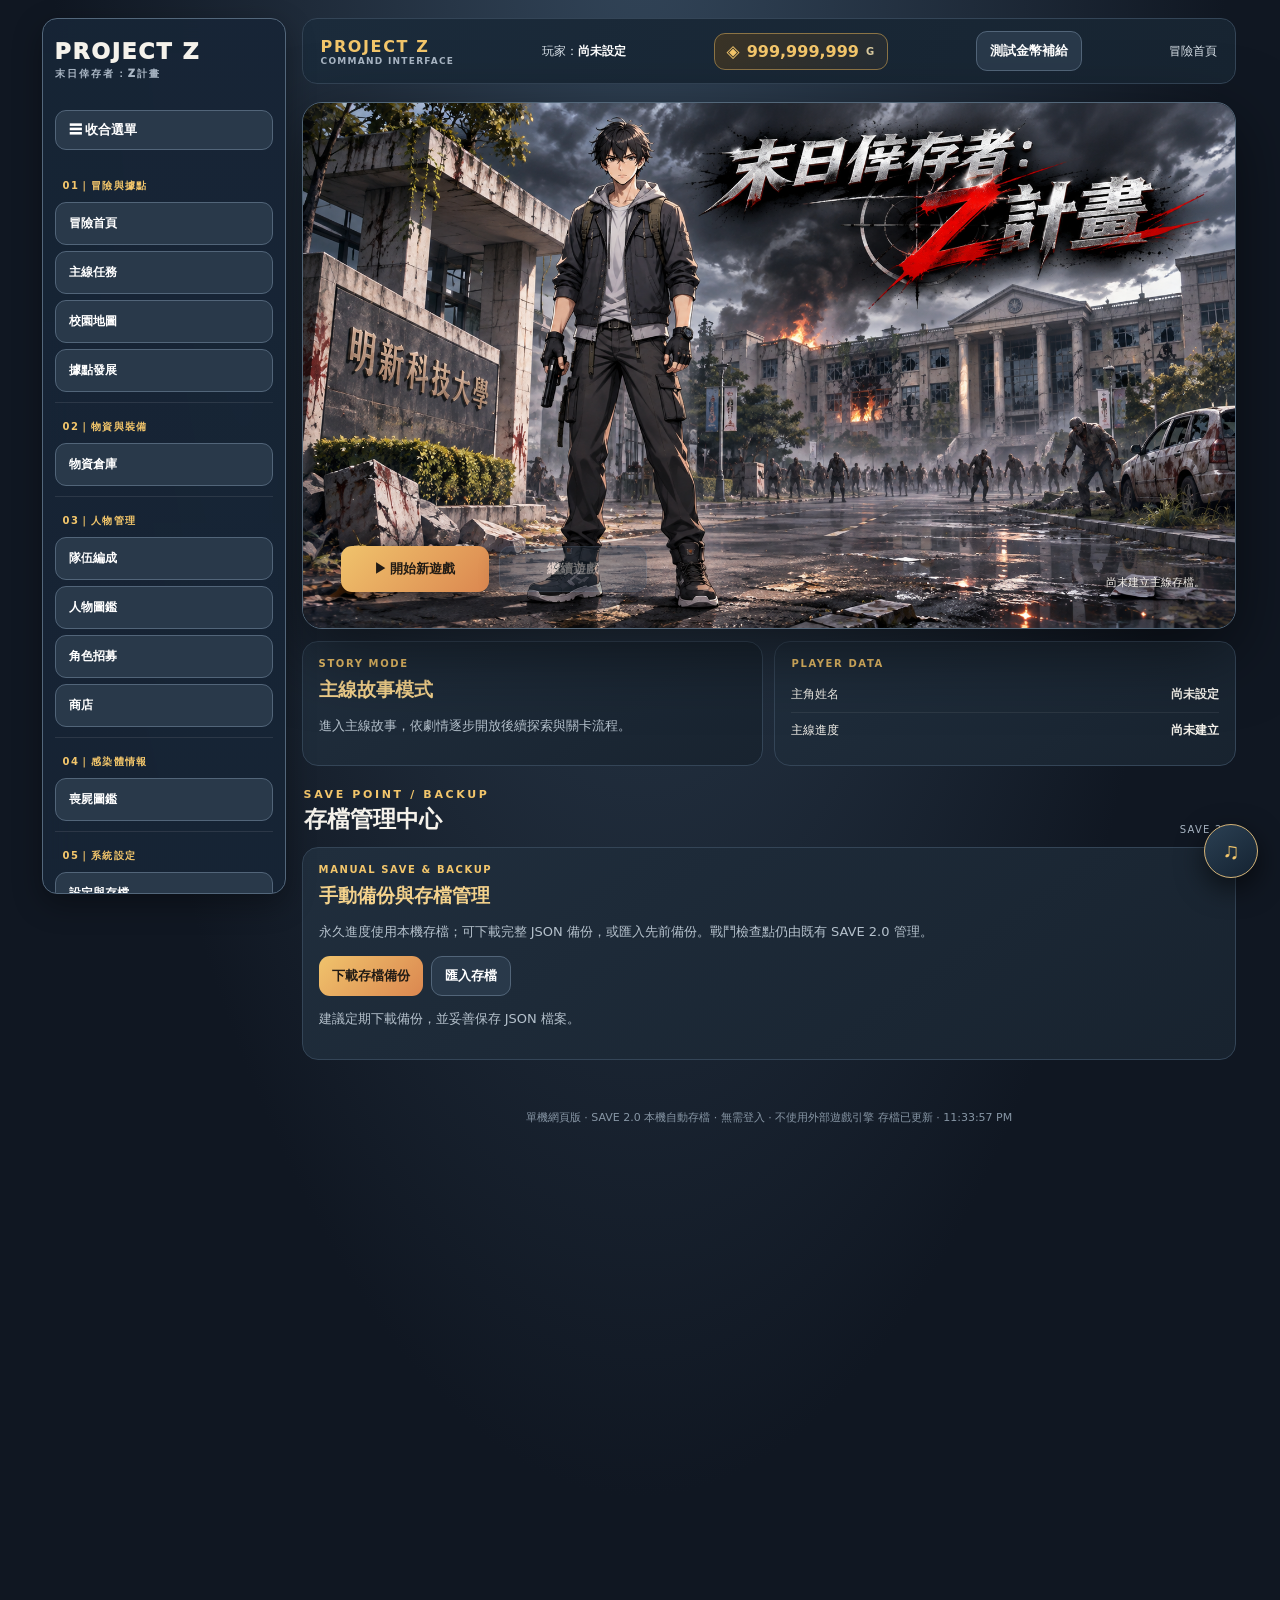
==== test/index.html @ e9e71915 "Fix compact spacing selectors for skill panels in test build" ====
<!doctype html>
<html lang="zh-Hant"><head><meta charset="utf-8"><meta name="viewport" content="width=device-width,initial-scale=1,maximum-scale=1,user-scalable=no"><meta name="theme-color" content="#101722"><title>末日倖存者：Z計畫｜完整遊戲測試版</title>
<style>
:root{--text:#f5f2eb}
.top{position:sticky;top:0;z-index:100;padding:12px 14px;margin:0 -2px 16px;background:linear-gradient(180deg,#172536f5,#172536e8);border:1px solid #53677b;border-radius:15px;backdrop-filter:blur(14px);box-shadow:0 10px 30px #0005}
.logo{color:#f5f2eb;text-decoration:none;white-space:nowrap}.nav{justify-content:flex-end}.nav .btn{font-size:12px;padding:9px 12px;white-space:nowrap}
.homeHero{min-height:560px;grid-template-columns:minmax(0,1fr) minmax(360px,.92fr);background:linear-gradient(115deg,#1d2c3b,#14202c 64%,#27343c)}
.homeHero .heroText{padding:clamp(22px,3.5vw,48px)}.heroKicker{font-size:10px;letter-spacing:.2em;color:#a8bacb;margin-top:12px}.homeHero h1{font-size:clamp(38px,5.2vw,66px);letter-spacing:.04em}.homeHero h1 span{color:var(--gold)}.heroLead{max-width:560px}.playerCard{margin:12px 0 0;text-align:left}.panelEyebrow{font-size:10px;font-weight:900;letter-spacing:.16em;color:var(--gold);margin-bottom:8px}.playerCard p{margin:7px 0;color:#b9c6d2}.nameRow{display:flex;gap:8px;flex-wrap:wrap;margin-top:8px}.nameRow input{flex:1;min-width:160px;padding:11px 12px;border:1px solid var(--line);border-radius:10px;background:#111d29;color:#fff}.heroActions{display:flex;gap:9px;flex-wrap:wrap;margin-top:15px}.heroActions .btn{padding:12px 16px}.secondaryAction{background:#31465a;border-color:#71869a}.heroFootnote{font-size:10px!important;color:#92a4b5!important;margin:8px 0 0!important}
.campusArt{min-height:560px;background:linear-gradient(180deg,#53636a 0%,#394d54 47%,#253641 100%);isolation:isolate}.campusArt:before{background:linear-gradient(180deg,#a9b4b31a,#15232b66),repeating-linear-gradient(90deg,transparent 0 62px,#ffffff0a 63px 65px),repeating-linear-gradient(0deg,transparent 0 62px,#ffffff0a 63px 65px)}
.sceneLabel{position:absolute;z-index:5;top:22px;left:22px;right:22px;display:flex;justify-content:space-between;gap:10px;color:#f3eee3;font-size:10px;letter-spacing:.12em;text-shadow:0 2px 8px #000}.sceneLabel b{color:#f3c66b}.campusBuilding{position:absolute;z-index:1;background:linear-gradient(90deg,#263945,#647078 48%,#344650);border:2px solid #8b9b9c66;box-shadow:0 16px 35px #0005;display:grid;gap:8px;padding:15px 12px;grid-template-columns:repeat(4,1fr)}.campusBuilding i{background:linear-gradient(145deg,#a9b8b455,#263d4a);border:1px solid #c3d0ce55;min-height:28px}.buildingBack{top:115px;left:7%;width:84%;height:190px;transform:perspective(600px) rotateX(-3deg);opacity:.88}.buildingFront{top:265px;left:16%;width:70%;height:175px;grid-template-columns:repeat(4,1fr);background:linear-gradient(90deg,#243743,#778087 48%,#2c3e48)}.campusGround{position:absolute;z-index:2;bottom:0;left:0;right:0;height:32%;background:linear-gradient(180deg,#34464b,#172a34)}.campusRoad{position:absolute;z-index:3;bottom:-8%;left:34%;width:34%;height:47%;background:linear-gradient(90deg,#36434a,#667176 48%,#36434a);clip-path:polygon(38% 0,62% 0,100% 100%,0 100%);opacity:.8}.sceneZombie{z-index:4;top:46%;left:18%;transform:scale(.68)}.zombieTwo{left:78%;top:40%;transform:scale(.78)}.survivor{position:absolute;z-index:6;bottom:8%;left:49%;width:112px;height:220px;transform:translateX(-50%);filter:drop-shadow(0 12px 14px #0009)}.survivorHead{position:absolute;top:0;left:34px;width:46px;height:52px;border-radius:48% 48% 42% 42%;background:linear-gradient(90deg,#b98768,#e0b18d 55%,#926b59);border:4px solid #273642}.survivorBody{position:absolute;top:47px;left:17px;width:80px;height:112px;border-radius:25px 25px 12px 12px;background:linear-gradient(90deg,#172b3c,#526476 48%,#203345);border:2px solid #718394}.survivorPack{position:absolute;top:61px;left:0;width:27px;height:83px;border-radius:10px;background:linear-gradient(90deg,#19252b,#59645d);border:2px solid #83908a}.survivorLeg{position:absolute;top:150px;width:29px;height:68px;background:linear-gradient(90deg,#18232e,#65717b 55%,#202d38);border-radius:8px}.legOne{left:22px;transform:rotate(3deg)}.legTwo{right:19px;transform:rotate(-3deg)}.sceneVignette{position:absolute;z-index:7;inset:0;pointer-events:none;background:linear-gradient(90deg,#07121b55,transparent 28%,transparent 75%,#07121b55),linear-gradient(0deg,#07121b66,transparent 38%)}.sceneCaption{position:absolute;z-index:8;bottom:18px;left:20px;display:flex;flex-direction:column;gap:5px;text-shadow:0 2px 8px #000}.sceneCaption b{font-size:11px;letter-spacing:.22em;color:#f3c66b}.sceneCaption span{font-size:11px;color:#e2e8eb}
.homeSectionHead{display:flex;justify-content:space-between;align-items:end;margin:22px 2px 12px}.homeSectionHead h2{margin:3px 0 0;font-size:23px}.homeSectionHead>small{color:var(--muted);font-size:10px;letter-spacing:.12em}.homeTiles{display:grid;grid-template-columns:repeat(4,minmax(0,1fr));gap:11px}.homeTile{min-width:0;text-align:left;display:flex;flex-direction:column;align-items:flex-start;gap:7px;padding:17px;border:1px solid #40566a;border-radius:15px;background:linear-gradient(145deg,#223548,#172431);color:#f5f2eb;cursor:pointer;transition:transform .18s,border-color .18s,background .18s}.homeTile:hover{transform:translateY(-2px);border-color:var(--gold);background:linear-gradient(145deg,#2b4358,#1b2a39)}.tileIcon{font-size:25px;color:var(--gold)}.homeTile b{font-size:14px}.homeTile small{font-size:11px;line-height:1.55;color:#aebdca;min-height:34px}.tileLink{font-size:10px;color:var(--gold);margin-top:4px}.homeInfoGrid{display:grid;grid-template-columns:1.2fr .8fr;gap:11px;margin-top:12px}.situationCard h3,.saveManager h3{margin:4px 0 8px;color:#f3d28c}.situationCard p,.saveManager p{font-size:12px;line-height:1.7;color:#b9c6d2}.infoTags{display:flex;gap:6px;flex-wrap:wrap}.infoTags span{font-size:10px;padding:5px 8px;border-radius:8px;background:#ffffff0d;color:#c6d4df}.statusLine{display:flex;justify-content:space-between;gap:8px;padding:9px 0;border-bottom:1px solid #ffffff12;font-size:12px}.statusLine:last-child{border:0}.statusReady{color:#83d7a0}.statusPending{color:#f3c66b}.saveHeading{scroll-margin-top:95px}.saveManager{margin-bottom:18px}.saveActions{display:flex;gap:8px;flex-wrap:wrap}
@media(max-width:900px){.homeHero{grid-template-columns:1fr}.campusArt{grid-row:1;min-height:350px}.homeTiles{grid-template-columns:repeat(2,minmax(0,1fr))}.homeInfoGrid{grid-template-columns:1fr}}
@media(max-width:760px){.top{top:0;margin:0 0 12px;padding:10px;gap:9px}.nav{width:100%;flex-wrap:nowrap;overflow-x:auto;justify-content:flex-start;padding-bottom:3px}.nav .btn{flex:0 0 auto;font-size:11px;padding:9px 10px}.homeHero{grid-template-columns:1fr}.campusArt{min-height:300px;grid-row:1}.homeHero .heroText{padding:21px}.homeTiles{grid-template-columns:1fr 1fr}.homeTile{padding:13px}.homeSectionHead h2{font-size:20px}}
@media(max-width:430px){.homeTiles{grid-template-columns:1fr}.heroActions .btn{width:100%}.sceneLabel{left:13px;right:13px;top:13px}}
:root{--bg:#101722;--panel:#1b2734;--line:#344557;--gold:#f3c66b;--red:#ef6872;--green:#83d7a0;--muted:#aab7c5}*{box-sizing:border-box}body{margin:0;background:radial-gradient(ellipse at 50% -10%,#33465a,#101722 65%);color:#f5f2eb;font-family:system-ui,"Noto Sans TC",sans-serif}.app{width:min(94vw,1600px);max-width:1600px;margin:0 auto;padding:clamp(10px,1.5vw,22px)}.top{display:flex;justify-content:space-between;align-items:center;gap:12px;margin-bottom:14px}.logo{font-weight:1000;letter-spacing:.08em;font-size:20px}.logo small{display:block;font-size:10px;color:#aab7c5;letter-spacing:.22em}.nav{display:flex;gap:7px;flex-wrap:wrap}.btn{border:1px solid #526579;border-radius:11px;background:#29394a;color:#fff;padding:10px 13px;font-weight:750;cursor:pointer}.btn.primary{background:linear-gradient(135deg,#f0c36c,#db8750);color:#211b15;border:0}.btn:disabled{opacity:.35}.btn.active{border-color:var(--gold);color:var(--gold)}.screen{display:none}.screen.active{display:block}.hero{border:1px solid #526579;border-radius:22px;overflow:hidden;min-height:520px;display:grid;grid-template-columns:1.1fr .9fr;background:linear-gradient(120deg,#202f3d,#17222e 60%,#3b3330);box-shadow:0 20px 70px #0006}.heroText{padding:clamp(24px,5vw,58px);display:flex;flex-direction:column;justify-content:center}.eyebrow{color:var(--gold);font-size:11px;letter-spacing:.24em;font-weight:900}.hero h1{font-size:clamp(38px,6vw,70px);line-height:1.05;margin:14px 0}.hero p{color:#c1cbd5;line-height:1.8;max-width:480px}.heroArt{position:relative;min-height:400px;background:radial-gradient(ellipse at 55% 48%,#69796a,#3c504e 35%,#222d36 70%);overflow:hidden}.heroArt:before{content:"";position:absolute;inset:0;background:repeating-linear-gradient(90deg,transparent 0 68px,#ffffff08 69px 71px),repeating-linear-gradient(0deg,transparent 0 68px,#ffffff08 69px 71px)}.sil{position:absolute;bottom:55px;width:82px;height:190px;border-radius:42px 42px 22px 22px;background:linear-gradient(90deg,#263340,#b8a18d 45%,#354454);box-shadow:0 15px 30px #0008}.sil:before{content:"";position:absolute;width:70px;height:70px;border-radius:50%;background:#e7c4a4;top:-48px;left:6px;border:7px solid #35414b}.sil:after{content:"";position:absolute;width:120px;height:15px;background:#202b35;top:62px;left:28px;transform:rotate(-18deg);border-radius:8px}.s1{left:18%;transform:scale(.85)}.s2{left:42%;z-index:2}.s3{left:67%;transform:scale(.92)}.zombie{position:absolute;width:42px;height:66px;border-radius:45% 45% 30% 30%;background:#758c75;box-shadow:inset 0 12px #a6b79a,0 10px 20px #0008;top:90px;left:15%}.zombie:after{content:"";position:absolute;width:6px;height:6px;background:#a62e3a;top:22px;left:12px;box-shadow:13px 0 #a62e3a}.z2{left:58%;top:45px;transform:scale(1.3)}.z3{left:80%;top:155px;transform:scale(.8)}.stats{display:flex;gap:9px;flex-wrap:wrap;margin:18px 0}.stat{background:#ffffff0d;border:1px solid #ffffff18;padding:9px 13px;border-radius:12px;color:#b9c5d0;font-size:12px}.stat b{color:var(--gold);font-size:17px;display:block}.sectionTitle{display:flex;justify-content:space-between;align-items:end;margin:8px 0 14px}.sectionTitle h2{margin:0;font-size:25px}.sectionTitle small{color:var(--muted)}.cards{display:grid;grid-template-columns:repeat(3,1fr);gap:12px}.card{background:linear-gradient(145deg,#202e3d,#18232f);border:1px solid var(--line);border-radius:16px;padding:16px}.card h3{margin:0 0 6px;color:#f4d28c}.card p{color:#b5c1cc;font-size:13px;line-height:1.6}.battleGrid{display:grid;grid-template-columns:minmax(0,1fr) minmax(270px,28%);gap:clamp(10px,1.2vw,18px);align-items:start}.arena{position:relative;width:100%;aspect-ratio:16/9;height:auto;min-height:0;max-height:calc(100vh - 180px);border:2px solid #536779;border-radius:18px;overflow:hidden;background:#555d59}.arena canvas{width:100%;height:100%;display:block;touch-action:manipulation;cursor:crosshair}.skill:disabled{filter:saturate(.35);cursor:not-allowed}.unit.down .portrait{filter:grayscale(1);border-color:var(--red)}.unit.down .bar i{background:var(--red)}.hud{display:flex;gap:7px;flex-wrap:wrap;margin-bottom:10px;align-items:center}.hud span{white-space:nowrap}.hud span{background:#1b2937;border:1px solid var(--line);border-radius:9px;padding:7px 10px;font-size:12px}.side{display:flex;flex-direction:column;gap:10px;min-width:0}.panel{min-width:0}.panel{background:#1b2734;border:1px solid var(--line);border-radius:15px;padding:13px}.panel h3{margin:0 0 10px;color:var(--gold);font-size:14px}.unit{display:flex;align-items:center;gap:9px;margin:10px 0}.portrait{width:40px;height:44px;border-radius:11px;border:2px solid #d8bd8a;background:linear-gradient(145deg,#f0d0b0,#936f7b);display:grid;place-items:center;color:#302631;font-weight:900}.unitInfo{flex:1;font-size:12px}.unitInfo small{display:block;color:var(--muted);font-size:10px}.bar{height:5px;background:#43505d;border-radius:9px;margin-top:5px;overflow:hidden}.bar i{display:block;height:100%;background:var(--green)}.skills{display:grid;grid-template-columns:1fr 1fr;gap:7px}.skill{font-size:12px;padding:10px 4px}.skill small{display:block;color:#c8bda8;font-size:10px;margin-top:3px}.log{font-size:11px;color:#c1ccd6;line-height:1.55;max-height:120px;overflow:auto}.overlay{position:absolute;inset:0;display:flex;align-items:center;justify-content:center;background:#08111dcc;padding:18px;text-align:center}.overlay[hidden]{display:none}.dialog{max-width:370px;background:#1b2937;border:1px solid #607184;border-radius:18px;padding:24px;box-shadow:0 20px 60px #0009}.dialog h2{font-size:30px;margin:0 0 8px}.dialog p{color:#c0cbd5;line-height:1.65}.footer{color:#8796a5;text-align:center;font-size:11px;margin:14px}.mission{display:flex;gap:12px;align-items:center}.mission .badge{font-size:30px}.mission .btn{margin-left:auto}.notice{color:#9fb0bf;font-size:12px;line-height:1.6}@media(max-width:1050px){.app{width:96vw}.battleGrid{grid-template-columns:minmax(0,1fr) 250px}.arena{height:clamp(400px,calc(100vh - 220px),650px)}}@media(max-width:760px){.app{width:100%;padding:9px}.hero{grid-template-columns:1fr}.heroArt{min-height:260px;grid-row:1}.heroText{padding:24px}.battleGrid{grid-template-columns:1fr}.arena{min-height:0;height:58vh;max-height:620px}.side{display:grid;grid-template-columns:1fr 1fr}.side .roster{grid-column:1/-1}.cards{grid-template-columns:1fr}.top{align-items:flex-start;flex-direction:column}.mission{align-items:flex-start}.mission .btn{margin-left:0}}

.archivePortraitWrap{width:100%;height:250px;margin:0 0 12px;border:1px solid #53677b;border-radius:12px;background:radial-gradient(ellipse at center,#344657 0%,#172330 75%);display:flex;align-items:center;justify-content:center;overflow:hidden}.archivePortrait{display:block;width:100%;height:100%;object-fit:contain;object-position:center bottom}.archiveMainSlot{min-height:0}.archivePortraitDetail{height:min(560px,70vh);max-width:520px;margin:10px auto 16px}.archivePortraitDetail .archivePortrait{object-fit:contain}
.archiveProfileTabs{display:flex;gap:8px;flex-wrap:wrap;margin:12px 0}.archiveProfileTabs .btn{flex:1;min-width:110px}.archiveProfilePane{min-width:0}.archiveSkillPanel{margin:0;padding:18px;border:1px solid #65788b;border-radius:15px;background:linear-gradient(145deg,#1b2a38,#121e29)}
.skillDialog{position:fixed;inset:0;z-index:1600;display:flex;align-items:center;justify-content:center;padding:clamp(10px,3vw,30px);background:#050b12d9;backdrop-filter:blur(9px);animation:skillDialogFade .18s ease-out}
.skillDialog[hidden]{display:none}
.skillDialogWindow{width:min(900px,96vw);max-height:min(90vh,900px);display:flex;flex-direction:column;overflow:hidden;border:1px solid #71869a;border-radius:20px;background:linear-gradient(145deg,#223346,#111d29);box-shadow:0 28px 90px #000c;animation:skillDialogRise .22s ease-out}
.skillDialogHeader,.skillDialogFooter{display:flex;align-items:center;justify-content:space-between;gap:12px;padding:14px 18px;background:#101b27;border-bottom:1px solid #ffffff18}
.skillDialogHeader strong{color:#f3d18a;font-size:18px}.skillDialogHeader small{display:block;color:#aab7c5;font-size:10px;letter-spacing:.12em;margin-top:3px}
.skillDialogClose{width:38px;height:38px;border:1px solid #607488;border-radius:10px;background:#26394b;color:#fff;font-size:24px;cursor:pointer}
.skillDialogBody{padding:clamp(12px,2.5vw,24px);overflow:auto;overscroll-behavior:contain}
.skillDialogFooter{justify-content:flex-end;border-top:1px solid #ffffff18;border-bottom:0}
.skillDialogBody .archiveSkillPanel{margin:0}
@keyframes skillDialogFade{from{opacity:0}to{opacity:1}}
@keyframes skillDialogRise{from{opacity:.7;transform:translateY(14px) scale(.985)}to{opacity:1;transform:translateY(0) scale(1)}}
@media(max-width:600px){.skillDialog{padding:8px;align-items:flex-end}.skillDialogWindow{width:100%;max-height:94vh;border-radius:18px 18px 12px 12px}.skillDialogHeader,.skillDialogFooter{padding:11px 13px}.skillProgress{grid-template-columns:repeat(2,minmax(0,1fr))}.skillDialogBody{padding:12px}}
.archiveSkillPanel h4{margin:0 0 8px;color:#f3d18a;font-size:17px}
.archiveSkillPanel p{margin:6px 0}
.skillProgress{display:grid;grid-template-columns:repeat(5,minmax(0,1fr));gap:8px;margin:14px 0}
.skillTier{padding:10px 7px;border:1px solid #526579;border-radius:10px;background:#111d28;text-align:center;font-size:11px}
.skillTier.active{border-color:#e7bd70;background:#3a3020}
.skillTier strong{display:block;color:#f1d18e;font-size:13px;margin-bottom:4px}
.skillUpgradeAction{display:flex;align-items:center;justify-content:space-between;gap:12px;flex-wrap:wrap;margin-top:12px}
.skillUpgradeAction .btn{min-width:170px}
@media(max-width:560px){.skillProgress{grid-template-columns:repeat(2,minmax(0,1fr))}}
.archiveGrid{display:grid;grid-template-columns:repeat(3,minmax(0,1fr));gap:12px}.zombieArchiveSummary{display:flex;justify-content:space-between;align-items:center;gap:18px;margin-bottom:14px}.zombieArchiveSummary h3{color:var(--gold);margin:0 0 6px}.zombieArchiveSummary p{color:var(--muted);font-size:12px;line-height:1.6;margin:0}.zombieArchiveStats{display:grid;grid-template-columns:repeat(4,minmax(64px,1fr));gap:8px}.zombieArchiveStats span{display:grid;gap:3px;padding:10px 12px;border:1px solid var(--line);border-radius:10px;background:#101c28;text-align:center}.zombieArchiveStats b{color:var(--gold);font-size:19px}.zombieArchiveStats small{color:var(--muted);font-size:10px}.zombieArchiveGrid{display:grid;grid-template-columns:repeat(3,minmax(0,1fr));gap:12px}.zombieArchiveCard{display:grid;grid-template-columns:118px minmax(0,1fr);gap:12px;align-items:center;min-height:166px;padding:12px;border:1px solid var(--line);border-radius:15px;background:linear-gradient(145deg,#202e3d,#18232f)}.zombieArchiveArt{height:142px;display:flex;align-items:center;justify-content:center;border-radius:10px;background:radial-gradient(ellipse at center,#43505a,#1b2734 72%);overflow:hidden}.zombieArchiveArt img{width:100%;height:100%;object-fit:contain;filter:drop-shadow(0 7px 9px #0008)}.zombieArchiveCard.locked .zombieArchiveArt img{filter:brightness(0)}.zombieArchiveInfo h3{margin:0 0 5px;color:#f3d28f;font-size:15px}.zombieArchiveInfo p{margin:5px 0;color:#b5c1cc;font-size:11px;line-height:1.55}.zombieArchiveInfo .archiveTag{margin:2px 0}.zombieArchiveReward{color:var(--gold);font-weight:850;font-size:12px}.zombieClaimBtn{margin-top:6px;padding:8px 12px;min-height:34px;font-size:12px;line-height:1.2;white-space:nowrap}.zombieArchiveCard.locked .zombieArchiveReward{color:#9aa8b5}@media(max-width:1050px){.zombieArchiveGrid{grid-template-columns:repeat(2,minmax(0,1fr))}.zombieArchiveSummary{align-items:flex-start;flex-direction:column}}@media(max-width:650px){.zombieArchiveGrid{grid-template-columns:1fr}.zombieArchiveCard{grid-template-columns:104px minmax(0,1fr)}.zombieArchiveStats{width:100%;grid-template-columns:repeat(4,minmax(0,1fr))}.zombieArchiveStats span{padding:8px 4px}}.archiveSlot{background:linear-gradient(145deg,#202e3d,#18232f);border:1px solid var(--line);border-radius:16px;padding:15px;min-height:160px}.archiveSlot h3{margin:0 0 8px;color:#f4d28c}.archiveSlot p{font-size:12px;color:#b5c1cc;line-height:1.6}.archiveIcon{width:58px;height:66px;border:1px solid #627488;border-radius:13px;background:linear-gradient(145deg,#344657,#1a2632);display:grid;place-items:center;font-size:26px;margin-bottom:10px}.archiveTools{display:grid;grid-template-columns:minmax(0,1fr) minmax(0,2fr);gap:12px;align-items:start}.archiveChoice{border:1px solid var(--line);border-radius:14px;padding:14px;background:#172330}.archiveChoice h3{color:var(--gold);margin:0 0 8px}.archiveChoice p{font-size:13px;line-height:1.65;color:#c1cbd5}.archiveChoice .btn{margin-top:8px}.archiveMeta{font-size:11px;color:var(--muted)}.archiveSlot.selected{border-color:var(--gold);box-shadow:0 0 0 1px #f3c66b44}.archiveTag{display:inline-block;padding:4px 8px;border-radius:8px;background:#ffffff12;color:#d8cba9;font-size:10px;margin:2px}@media(max-width:760px){.archiveGrid{grid-template-columns:repeat(2,minmax(0,1fr))}.archiveTools{grid-template-columns:1fr}}

.storyIntro{display:grid;grid-template-columns:1.2fr .8fr;gap:12px;margin-bottom:14px}.storyPanel{background:linear-gradient(145deg,#202e3d,#18232f);border:1px solid var(--line);border-radius:16px;padding:16px}.storyPanel h3{margin:0 0 8px;color:#f4d28c}.storyPanel p{color:#b5c1cc;font-size:13px;line-height:1.7}.storyMap{display:grid;grid-template-columns:repeat(4,minmax(0,1fr));gap:9px}.storyArea{border:1px solid var(--line);border-radius:13px;padding:12px;background:#172330;min-height:105px}.storyArea b{display:block;color:#f4d28c;margin:5px 0}.storyArea small{color:var(--muted);line-height:1.5}.storyArea .areaState{font-size:10px;color:#9fc6df}.storyMissions{display:grid;grid-template-columns:repeat(2,minmax(0,1fr));gap:9px}.storyArea.selected{border-color:var(--gold);box-shadow:0 0 0 1px #f3c66b44}.storyMission.areaMatch{border-color:var(--gold);box-shadow:0 0 0 1px #f3c66b33}.storyMission button:disabled{opacity:.45;cursor:not-allowed}.storyMission{background:#172330;border:1px solid var(--line);border-radius:12px;padding:12px}.storyMission b{color:#f4d28c}.storyMission p{font-size:12px;color:#b5c1cc;line-height:1.6;margin:6px 0}.storyMission small{color:#9eacba}.storyMissionActions{display:flex;align-items:center;justify-content:space-between;gap:8px;flex-wrap:wrap;margin-top:10px}.missionMeta{display:block;color:#9fc6df;font-size:10px;margin:5px 0}.missionGroupHead{grid-column:1/-1;display:flex;align-items:center;justify-content:space-between;margin:8px 0 0;padding:9px 12px;border-left:3px solid var(--gold);background:#ffffff08;color:#f4d28c}.missionGroupHead small{color:var(--muted);font-size:10px}.missionSubGrid{grid-column:1/-1;display:grid;grid-template-columns:repeat(3,minmax(0,1fr));gap:10px}.missionSubGrid .card{min-width:0}.storyNote{border-left:3px solid var(--gold);padding:9px 12px;background:#ffffff08;color:#c4ced7;font-size:12px;line-height:1.7}.storyProgressBar{margin:0 0 12px;padding:12px 14px;border:1px solid var(--line);border-radius:12px;background:#172330}.storyProgressBar>div:first-child{display:flex;justify-content:space-between;gap:10px;color:#dce5ed;font-size:12px;margin-bottom:8px}.storyProgressBar span{color:var(--gold)}.storyProgressTrack{height:6px;border-radius:99px;background:#344557;overflow:hidden}.storyProgressTrack i{display:block;width:0;height:100%;background:linear-gradient(90deg,#d89b45,#f3d18a);border-radius:99px;transition:width .25s}.storyMission{display:flex;flex-direction:column;gap:8px;min-height:150px;padding:14px}.storyMissionHead{display:flex;align-items:center;justify-content:space-between;gap:8px}.storyMissionTitle{font-weight:800;color:#f4d28c}.storyMissionState{font-size:10px;color:#9fc6df;border:1px solid #52677b;border-radius:99px;padding:3px 8px;white-space:nowrap}.storyMissionState.done{color:#9de0b2;border-color:#47765b}.storyMissionSummary{font-size:12px;color:#c3ced8;line-height:1.5;margin:0}.storyMissionMeta{display:flex;justify-content:space-between;gap:8px;flex-wrap:wrap;color:#9eacba;font-size:10px}.storyMissionActions{display:flex;justify-content:space-between;align-items:center;gap:8px;margin-top:auto;padding-top:8px;border-top:1px solid #ffffff12}.storyMissionActions .btn{padding:8px 12px;font-size:12px}.missionDetailDialog{position:fixed;inset:0;z-index:10020;display:grid;place-items:center;padding:18px;background:#050a10d9;backdrop-filter:blur(8px)}.missionDetailDialog[hidden]{display:none}.missionDetailWindow{width:min(680px,96vw);max-height:min(82vh,760px);overflow:auto;border:1px solid #596e82;border-radius:18px;background:linear-gradient(145deg,#202e3d,#111b27);box-shadow:0 24px 90px #000b;padding:clamp(18px,3vw,28px)}.missionDetailTop{display:flex;align-items:flex-start;justify-content:space-between;gap:12px}.missionDetailTop small{color:var(--gold);font-size:10px;letter-spacing:.12em}.missionDetailTop h2{margin:6px 0 14px;font-size:clamp(21px,3vw,28px)}.missionDetailClose{border:1px solid #63778b;background:#ffffff10;color:#fff;border-radius:9px;width:34px;height:34px;font-size:20px;cursor:pointer}.missionDetailBody{color:#d0d9e1;font-size:13px;line-height:1.85;white-space:pre-line}.missionDetailFacts{display:grid;grid-template-columns:repeat(2,minmax(0,1fr));gap:8px;margin:16px 0}.missionDetailFact{border:1px solid #3b5064;border-radius:10px;padding:10px;background:#0c1620;color:#aebdca;font-size:11px}.missionDetailFact b{display:block;color:#f3c66b;margin-bottom:3px}.missionDetailActions{display:flex;justify-content:flex-end;gap:8px;flex-wrap:wrap;margin-top:18px}@media(max-width:760px){.storyMissionActions{align-items:center}.storyMissionActions .btn{width:auto;flex:1}.missionDetailFacts{grid-template-columns:1fr}.storyMission{min-height:0}}@media(max-width:900px){.missionSubGrid{grid-template-columns:repeat(2,minmax(0,1fr))}}@media(max-width:760px){.storyIntro{grid-template-columns:1fr}.storyMap{grid-template-columns:repeat(2,minmax(0,1fr))}.storyMissions{grid-template-columns:1fr}.missionSubGrid{grid-template-columns:1fr}.storyMissionActions{align-items:stretch}.storyMissionActions .btn{width:100%}}

.storyCutscene{position:fixed;inset:0;z-index:9999;background:radial-gradient(ellipse at 50% 35%,#26394b,#070d14 78%);display:flex;align-items:center;justify-content:center;padding:20px}.storyCutscene[hidden]{display:none}.storyCutsceneBox{width:min(760px,96vw);border:1px solid #718397;border-radius:20px;background:linear-gradient(145deg,#202f3e,#111b27);padding:clamp(22px,5vw,44px);box-shadow:0 25px 90px #000b}.storyCutsceneEyebrow{color:var(--gold);font-size:11px;letter-spacing:.2em;font-weight:900}.storyCutsceneBox h2{font-size:clamp(25px,4vw,38px);margin:12px 0}.storyCutsceneBox p{font-size:clamp(15px,2vw,18px);line-height:2;color:#d4dde5;min-height:100px;white-space:pre-line}.storyCutsceneFooter{display:flex;justify-content:space-between;align-items:center;gap:12px;flex-wrap:wrap;margin-top:22px}.storyCutsceneFooter small{color:#9eacba}
/* PROJECT Z UI 1.0 · Fixed desktop rail and mobile bottom navigation */
.app{display:grid;grid-template-columns:230px minmax(0,1fr);align-items:start;gap:16px}.top{grid-column:1;grid-row:1 / span 20;position:sticky;top:12px;height:calc(100vh - 24px);display:flex;flex-direction:column;align-items:stretch;justify-content:flex-start;padding:18px 12px}.logo{white-space:normal;margin-bottom:18px}.nav{display:flex;flex-direction:column;align-items:stretch;justify-content:flex-start;gap:8px}.nav .btn{text-align:left;padding:12px 13px}.screen{grid-column:2}.screen.active{min-width:0}.homeHero{grid-template-columns:minmax(0,1fr) minmax(300px,.92fr)}.homeTiles{grid-template-columns:repeat(2,minmax(0,1fr))}.homeInfoGrid{grid-template-columns:1.2fr .8fr}.missionSubGrid{grid-template-columns:repeat(2,minmax(0,1fr))}
@media(max-width:1050px){.app{grid-template-columns:190px minmax(0,1fr);gap:12px}.top{padding:14px 9px}.nav .btn{font-size:11px;padding:10px 9px}.homeHero{grid-template-columns:1fr}.campusArt{grid-row:1}.homeInfoGrid{grid-template-columns:1fr}}
@media(max-width:760px){.app{display:block;padding:9px 9px 92px}.top{position:fixed;left:9px;right:9px;bottom:8px;top:auto;z-index:1000;height:auto;display:block;padding:8px;margin:0;border-radius:14px;background:#172536f5;box-shadow:0 10px 30px #0009}.logo{display:none}.nav{display:flex;flex-direction:row;flex-wrap:nowrap;overflow-x:auto;justify-content:flex-start;gap:6px;padding:0 0 2px}.nav .btn{flex:0 0 auto;text-align:center;padding:10px 11px;font-size:11px}.screen{width:100%}.homeHero{grid-template-columns:1fr}.homeTiles{grid-template-columns:repeat(2,minmax(0,1fr))}.missionSubGrid{grid-template-columns:1fr}}
@media(max-width:430px){.homeTiles{grid-template-columns:1fr}.nav .btn{font-size:10px;padding:9px 10px}}
.top{display:grid;grid-template-columns:220px minmax(0,1fr);align-items:center;gap:16px}.nav{justify-content:flex-end;gap:7px}.storyArea{min-height:116px;color:inherit;text-align:left;cursor:pointer;width:100%;font:inherit}.storyArea:hover,.storyArea:focus-visible{border-color:var(--gold);background:#223548}#combatRosterCards{grid-template-columns:repeat(5,minmax(0,1fr));gap:8px}#combatRosterCards .card{text-align:center;padding:10px}#combatRosterCards .portrait{margin:0 auto 8px}.screen{animation:screenFade .22s ease both}@keyframes screenFade{from{opacity:.55;transform:translateY(4px)}to{opacity:1;transform:translateY(0)}}@media(max-width:1050px){.top{grid-template-columns:1fr}#combatRosterCards{grid-template-columns:repeat(3,minmax(0,1fr))}}@media(max-width:760px){.top{display:flex;flex-direction:column;align-items:stretch}.nav{width:100%;display:flex;flex-wrap:nowrap;overflow-x:auto;justify-content:flex-start}.nav .btn{flex:0 0 auto}#combatRosterCards{grid-template-columns:repeat(2,minmax(0,1fr))}.storyMissions{grid-template-columns:1fr}}@media(max-width:430px){.nav .btn{font-size:11px;padding:9px 10px}}

/* PROJECT Z UI FINAL 1.1 */
.app{width:96%;max-width:1800px;grid-template-columns:240px minmax(0,1fr);gap:18px;padding:18px}
.top{grid-column:1;grid-row:1 / span 30;display:flex;flex-direction:column;align-items:stretch;justify-content:flex-start;position:sticky;top:12px;height:calc(100vh - 24px);overflow:auto;padding:18px 12px}
.logo{white-space:normal;margin:0 0 16px}
.railToggle{display:block;margin:0 0 12px;text-align:left}
.nav{display:flex;flex-direction:column;align-items:stretch;justify-content:flex-start;gap:12px}
.navGroup{display:flex;flex-direction:column;gap:5px;padding:0 0 10px;border-bottom:1px solid #ffffff16}
.navGroupTitle{padding:5px 9px;color:var(--gold);font-size:10px;font-weight:900;letter-spacing:.12em}
.nav .btn{text-align:left;white-space:normal;padding:10px 11px;font-size:12px}
.nav .navPlanned{opacity:.48;cursor:not-allowed;border-style:dashed}.baseFeatureGrid{display:grid;grid-template-columns:repeat(3,minmax(0,1fr));gap:12px;margin-top:12px}.baseState{display:inline-block;color:#f3c66b;font-size:11px;border:1px solid #8b7041;border-radius:8px;padding:5px 8px}@media(max-width:900px){.baseFeatureGrid{grid-template-columns:repeat(2,minmax(0,1fr))}}@media(max-width:560px){.baseFeatureGrid{grid-template-columns:1fr}}
.globalStatus{grid-column:2;grid-row:1;min-height:64px;display:flex;align-items:center;justify-content:space-between;gap:14px;padding:12px 18px;margin-bottom:0;border:1px solid var(--line);border-radius:15px;background:linear-gradient(110deg,#1b2b3b,#172431);color:#dce4eb}
.globalStatus small{display:block;color:var(--muted);font-size:9px;letter-spacing:.14em}
.statusBrand{font-weight:900;color:var(--gold);letter-spacing:.1em}
.globalPlayer,.globalContext{font-size:12px}
.globalPlayer b{color:#fff}
.globalGold{display:flex;align-items:center;gap:7px;padding:8px 12px;border:1px solid #8c7445;border-radius:11px;background:linear-gradient(120deg,#3b3426,#252d35);color:var(--gold);font-weight:900;white-space:nowrap;font-variant-numeric:tabular-nums}
.globalGold .goldIcon{font-size:17px;line-height:1}.globalGold small{display:inline;color:#d8c99f;font-size:10px;letter-spacing:.08em}
.screen{grid-column:2;grid-row:2;min-width:0}
.footer{grid-column:2;grid-row:3}
.app.rail-collapsed{grid-template-columns:72px minmax(0,1fr)}
.rail-collapsed .top{padding:14px 7px}
.rail-collapsed .logo{font-size:0}
.rail-collapsed .logo small{font-size:0}
.rail-collapsed .railToggle{font-size:0;text-align:center;padding:10px 4px}
.rail-collapsed .railToggle:after{content:"☰";font-size:17px}
.rail-collapsed .navGroupTitle{font-size:0;padding:3px}
.rail-collapsed .nav .btn{font-size:0;text-align:center;padding:10px 3px}
.rail-collapsed .nav .btn:before{content:"•";font-size:18px}
@media(max-width:1050px){.app{grid-template-columns:205px minmax(0,1fr);gap:12px}.top{padding:14px 9px}.globalStatus{flex-wrap:wrap}}
@media(max-width:760px){.app{display:block;width:100%;padding:9px 9px 92px}.top{position:fixed;left:9px;right:9px;bottom:8px;top:auto;z-index:1000;height:auto;max-height:42vh;display:block;padding:8px;margin:0;overflow:auto}.logo{display:none}.railToggle{display:none}.nav{display:flex;flex-direction:row;flex-wrap:nowrap;overflow-x:auto;gap:6px}.navGroup{flex:0 0 auto;display:flex;flex-direction:row;align-items:center;border:0;padding:0;gap:5px}.navGroupTitle{display:none}.nav .btn{flex:0 0 auto;text-align:center;padding:10px;font-size:11px}.nav .navPlanned{display:none}.globalStatus{min-height:52px;margin-bottom:12px;padding:10px}.screen{width:100%}.footer{margin-bottom:10px}}


/* PROJECT Z MAIN MENU FINAL 2026-11 */
.app{width:min(96vw,1800px);max-width:1800px;grid-template-columns:240px minmax(0,1fr);gap:18px}
.top{grid-template-columns:1fr;align-items:stretch;gap:14px;min-width:0}
.logo{font-size:22px;line-height:1.35}
.nav{display:flex;flex-direction:column;align-items:stretch;justify-content:flex-start;gap:14px}
.navGroup{display:flex;flex-direction:column;gap:6px;padding-bottom:10px;border-bottom:1px solid #ffffff18}
.navGroupTitle{font-size:10px;letter-spacing:.14em;color:var(--gold);font-weight:900;padding:3px 8px}
.nav .btn{text-align:left;width:100%;padding:12px 13px}
.nav .btn.active{background:linear-gradient(100deg,#59472b,#29394a);border-color:var(--gold);color:#ffe0a0}
.homeHero{grid-template-columns:minmax(0,48fr) minmax(0,52fr);min-height:580px}
.homeHero .heroText{min-width:0}
.homeHero .heroArt,.campusArt{min-height:580px}
.homeHero .heroActions{display:flex;gap:10px;flex-wrap:wrap;margin-top:22px}
.homeHero .heroActions .btn{min-width:160px;padding:14px 18px}
.homeHero .heroFootnote{font-size:11px;color:#9fb0bf;margin-top:12px}
.homeHero h1{font-size:clamp(34px,4.2vw,58px)}
.homeHero .heroLead{font-size:14px;line-height:1.9}
.homeInfoGrid{grid-template-columns:1fr 1fr}
#newGameDialog{position:fixed;inset:0;z-index:12000;background:#050b12d9;display:none;align-items:center;justify-content:center;padding:18px}
#newGameDialog.open{display:flex}
.newGameBox{width:min(520px,96vw);background:linear-gradient(145deg,#223548,#121e2b);border:1px solid #6b8094;border-radius:20px;padding:26px;box-shadow:0 24px 90px #000b}
.newGameBox h2{margin:0 0 6px;color:#f5d28d}.newGameBox p{color:#c0ccd7;line-height:1.7;font-size:13px}
.newGameBox label{display:block;color:#f0d59b;font-size:12px;margin:18px 0 7px}
.newGameBox input{width:100%;padding:13px;border:1px solid #536b80;border-radius:10px;background:#101b27;color:white;font-size:16px}
.newGameActions{display:flex;gap:9px;justify-content:flex-end;flex-wrap:wrap;margin-top:20px}
#continueGame:disabled{opacity:.38;cursor:not-allowed}
@media(max-width:1050px){.app{grid-template-columns:205px minmax(0,1fr)}.homeHero{grid-template-columns:1fr}.homeHero .heroArt{grid-row:1;min-height:380px}}
@media(max-width:760px){.app{display:block;padding:9px 9px 92px}.top{position:fixed;left:9px;right:9px;bottom:8px;top:auto;z-index:1000;height:auto;display:block;padding:8px;margin:0;border-radius:14px;background:#172536f5}.logo{display:none}.nav{display:flex;flex-direction:row;flex-wrap:nowrap;overflow-x:auto;gap:6px}.navGroup{display:flex;flex-direction:row;flex:0 0 auto;border:0;padding:0;gap:5px}.navGroupTitle{display:none}.nav .btn{width:auto;flex:0 0 auto;padding:10px;font-size:11px}.homeHero{grid-template-columns:1fr}.homeHero .heroArt{grid-row:1;min-height:330px}.homeHero .heroText{padding:22px}.homeInfoGrid{grid-template-columns:1fr}}
#recruitment .cards{grid-template-columns:repeat(3,minmax(0,1fr))}#recruitment .card{min-width:0}#recruitment .log{max-height:260px;overflow:auto;white-space:pre-line;line-height:1.8}@media(max-width:760px){#recruitment .cards{grid-template-columns:1fr}}
/* CHARACTER ARCHIVE COMPACT LIST + IN-PAGE PROFILE */
#archiveSlots.archiveGrid{grid-template-columns:repeat(3,minmax(0,1fr));gap:10px;align-items:stretch}
#archiveSlots .archiveSlot{display:grid;grid-template-columns:minmax(105px,34%) minmax(0,1fr);align-items:center;gap:12px;min-height:0;padding:12px}
#archiveSlots .archivePortraitWrap{width:100%;max-width:170px;height:210px;margin:0 auto;border-radius:10px}
#archiveSlots .archiveIcon{width:100%;max-width:170px;height:210px;margin:0 auto;font-size:38px}
#archiveSlots .archivePortrait{width:100%;height:100%;object-fit:contain;object-position:center bottom}
#archiveSlots .archiveSlotInfo{min-width:0}
#archiveSlots .archiveSlot h3{margin:0 0 7px}
#archiveSlots .archiveSlot p{margin:7px 0;font-size:11px}
#archiveSlots.archiveDetailView{display:block}
#archiveSlots .archiveDetailCard{display:grid;grid-template-columns:minmax(220px,40%) minmax(0,1fr);gap:22px;align-items:center;padding:18px;border:1px solid var(--line);border-radius:16px;background:linear-gradient(145deg,#202e3d,#18232f)}
#archiveSlots .archivePortraitDetail{width:100%;max-width:360px;height:min(56vh,520px);margin:0 auto}
#archiveSlots .archiveDetailPlaceholder{min-height:300px;display:grid;place-items:center;border:1px solid var(--line);border-radius:12px;background:#172330;font-size:56px;color:var(--muted)}
#archiveSlots .archiveDetailInfo h3{font-size:24px;margin:10px 0}
#archiveSlots .archiveDetailInfo p{color:#c1cbd5;font-size:13px;line-height:1.8}
@media(max-width:1050px){#archiveSlots.archiveGrid{grid-template-columns:repeat(2,minmax(0,1fr))}#archiveSlots .archiveSlot{grid-template-columns:1fr}#archiveSlots .archivePortraitWrap,#archiveSlots .archiveIcon{height:190px}}
@media(max-width:760px){#archiveSlots.archiveGrid{grid-template-columns:repeat(2,minmax(0,1fr));gap:8px}#archiveSlots .archiveSlot{padding:9px}#archiveSlots .archivePortraitWrap,#archiveSlots .archiveIcon{height:160px}#archiveSlots .archiveDetailCard{grid-template-columns:1fr;gap:12px}#archiveSlots .archivePortraitDetail{height:48vh}}
.bgmDock{position:fixed;right:20px;bottom:20px;z-index:1200;pointer-events:none}.bgmDockToggle{pointer-events:auto;width:56px;height:56px;border-radius:50%;display:grid;place-items:center;padding:0;border:1px solid #d5b477;background:linear-gradient(145deg,#2b4053,#142231);color:#f3c66b;font-size:23px;box-shadow:0 10px 28px #0009;cursor:pointer}.bgmDockToggle:focus-visible,.bgmDockClose:focus-visible{outline:2px solid var(--gold);outline-offset:3px}.bgmDock.is-open .bgmDockToggle{display:none}.bgmControl{pointer-events:auto;position:absolute;right:0;bottom:72px;width:min(390px,calc(100vw - 28px));min-width:0;display:none;grid-template-columns:minmax(0,1fr) auto;gap:10px 14px;margin:0;padding:14px;border:1px solid #53677b;border-radius:15px;background:linear-gradient(145deg,#1b2b3bfa,#101b28fa);color:var(--text);font-size:12px;box-shadow:0 18px 48px #000b;backdrop-filter:blur(16px)}.bgmControl.is-open{display:grid}.bgmNow{display:flex;align-items:baseline;gap:10px;min-width:0;flex-wrap:wrap;padding-right:28px}.bgmEyebrow{color:#91a4b7;font-size:9px;letter-spacing:.16em;font-weight:800}.bgmNow strong{color:#f3d28f;font-size:14px;overflow:hidden;text-overflow:ellipsis;white-space:nowrap}.bgmNow small{color:#aab7c5;font-size:10px}.bgmDockClose{position:absolute;top:8px;right:8px;width:27px;height:27px;border:1px solid #53677b;border-radius:8px;background:#26384a;color:#fff;font-size:18px;line-height:1;cursor:pointer}.bgmTransport{display:flex;align-items:center;justify-content:flex-end;gap:6px}.bgmTransport button{min-width:34px;height:34px;padding:6px 9px;border:1px solid #74869a;background:#26384a;color:#fff;border-radius:8px;cursor:pointer;font-size:13px}.bgmTransport button:focus-visible,.bgmOptions select:focus-visible,.bgmTimeline input:focus-visible{outline:2px solid var(--gold);outline-offset:2px}.bgmTransport #bgmToggle{min-width:86px;background:#354b5e;font-weight:800}.bgmTransport button[aria-pressed=true]{border-color:var(--gold);color:var(--gold)}.bgmTimeline{display:grid;grid-template-columns:38px minmax(0,1fr) 38px;align-items:center;gap:8px;color:#aab7c5;font-size:10px;font-variant-numeric:tabular-nums}.bgmTimeline input{width:100%;accent-color:#d5b477}.bgmOptions{display:flex;align-items:center;justify-content:flex-end;gap:8px;flex-wrap:wrap}.bgmOptions label{color:#c9d4df;white-space:nowrap}.bgmOptions select{max-width:230px;min-width:145px;padding:6px 8px;border:1px solid #53677b;border-radius:7px;background:#1b2b3b;color:#fff}.bgmOptions input[type=range]{width:96px;accent-color:#d5b477}.bgmMode{color:#c9d4df;white-space:nowrap;border:1px solid #53677b;border-radius:7px;padding:4px 7px}@media(max-width:760px){.bgmDock{right:14px;bottom:calc(96px + env(safe-area-inset-bottom))}.bgmControl{bottom:68px;width:min(390px,calc(100vw - 28px));grid-template-columns:1fr;gap:9px;padding:13px}.bgmNow{justify-content:center}.bgmTransport{justify-content:center;flex-wrap:wrap}.bgmTimeline{grid-template-columns:36px minmax(0,1fr) 36px}.bgmOptions{justify-content:space-between}.bgmOptions select{flex:1;min-width:120px;max-width:none}}

/* PROJECT Z floating music player layout correction */
#bgmDock{position:fixed;right:22px;bottom:22px;z-index:1200;pointer-events:none}
#bgmDock .bgmDockToggle{pointer-events:auto;width:54px;height:54px;min-height:54px;padding:0;border-radius:50%;display:grid;place-items:center;border:1px solid #d5b477;background:linear-gradient(145deg,#2b4053,#142231);color:#f3c66b;font-size:23px;line-height:1;box-shadow:0 10px 28px #0009;cursor:pointer}
#bgmDock .bgmDockToggle:focus-visible,#bgmDock .bgmDockClose:focus-visible{outline:2px solid var(--gold);outline-offset:3px}
#bgmDock.is-open .bgmDockToggle{display:none}
#bgmDock #bgmControl{pointer-events:auto;position:absolute;right:0;bottom:68px;width:min(460px,calc(100vw - 28px));min-width:0;max-width:calc(100vw - 28px);display:none;grid-template-columns:minmax(0,1fr);grid-auto-flow:row;align-items:center;gap:14px;margin:0;padding:18px 18px 16px;border:1px solid #53677b;border-radius:17px;background:linear-gradient(145deg,#1b2b3bfa,#101b28fa);color:#f5f2eb;font-size:14px;line-height:1.4;box-shadow:0 18px 48px #000b;backdrop-filter:blur(16px);box-sizing:border-box}
#bgmDock #bgmControl.is-open{display:grid}
#bgmDock #bgmControl>*{grid-column:1/-1;width:100%;min-width:0;box-sizing:border-box}
#bgmDock .bgmNow{position:relative;display:grid;grid-template-columns:minmax(0,1fr) auto;grid-template-rows:auto auto;align-items:center;justify-content:stretch;gap:3px 12px;min-width:0;padding:0 42px 2px 0;flex-wrap:nowrap}
#bgmDock .bgmEyebrow{grid-column:1/-1;color:#91a4b7;font-size:10px;letter-spacing:.16em;font-weight:800;line-height:1.3}
#bgmDock .bgmNow strong{display:block;min-width:0;max-width:100%;overflow:hidden;text-overflow:ellipsis;white-space:nowrap;color:#f3d28f;font-size:17px;line-height:1.35}
#bgmDock .bgmNow small{justify-self:end;color:#c9d4df;font-size:11px;white-space:nowrap}
#bgmDock .bgmDockClose{position:absolute;top:0;right:0;width:32px;height:32px;min-width:32px;min-height:32px;padding:0;border:1px solid #53677b;border-radius:9px;background:#26384a;color:#fff;font-size:20px;line-height:1;display:grid;place-items:center;cursor:pointer}
#bgmDock .bgmTransport{display:flex;align-items:center;justify-content:center;gap:8px;flex-wrap:nowrap}
#bgmDock .bgmTransport button{appearance:none;display:inline-flex;align-items:center;justify-content:center;flex:0 1 auto;min-width:42px;width:auto;height:42px;min-height:42px;margin:0;padding:0 11px;border:1px solid #74869a;border-radius:10px;background:#26384a;color:#fff;font-family:inherit;font-size:15px;font-weight:700;line-height:1.2;white-space:nowrap;cursor:pointer}
#bgmDock .bgmTransport #bgmToggle{min-width:104px;padding:0 15px;background:#354b5e;font-weight:800}
#bgmDock .bgmTransport button[aria-pressed=true]{border-color:var(--gold);color:var(--gold)}
#bgmDock .bgmTransport button:focus-visible,#bgmDock .bgmOptions select:focus-visible,#bgmDock .bgmTimeline input:focus-visible{outline:2px solid var(--gold);outline-offset:2px}
#bgmDock .bgmTimeline{display:grid;grid-template-columns:42px minmax(0,1fr) 42px;align-items:center;gap:10px;width:100%;min-width:0;color:#b9c6d2;font-size:11px;font-variant-numeric:tabular-nums}
#bgmDock .bgmTimeline span{white-space:nowrap}
#bgmDock .bgmTimeline span:last-child{text-align:right}
#bgmDock .bgmTimeline input{display:block;width:100%;min-width:0;margin:0;accent-color:#d5b477}
#bgmDock .bgmOptions{display:grid;grid-template-columns:auto minmax(100px,1fr) auto minmax(80px,110px);align-items:center;gap:9px 10px;width:100%;min-width:0}
#bgmDock .bgmOptions label{color:#c9d4df;font-size:12px;white-space:nowrap}
#bgmDock .bgmOptions select{display:block;width:100%;min-width:0;max-width:none;margin:0;padding:9px 30px 9px 10px;border:1px solid #53677b;border-radius:9px;background:#1b2b3b;color:#fff;font:inherit;font-size:13px}
#bgmDock .bgmOptions input[type=range]{display:block;width:100%;min-width:0;margin:0;accent-color:#d5b477}
@media(max-width:560px){
 #bgmDock{right:12px;bottom:calc(88px + env(safe-area-inset-bottom))}
 #bgmDock #bgmControl{bottom:66px;width:min(440px,calc(100vw - 24px));max-width:calc(100vw - 24px);padding:15px 13px;gap:12px}
 #bgmDock .bgmTransport{gap:6px}
 #bgmDock .bgmTransport button{min-width:36px;height:40px;min-height:40px;padding:0 8px;font-size:13px}
 #bgmDock .bgmTransport #bgmToggle{min-width:86px;padding:0 9px}
 #bgmDock .bgmOptions{grid-template-columns:auto minmax(0,1fr);gap:8px 9px}
 #bgmDock .bgmOptions label[for="bgmVolume"]{grid-column:1}
 #bgmDock .bgmOptions input[type=range]{grid-column:2}
}
@media(max-width:360px){
 #bgmDock .bgmTransport{gap:4px}
 #bgmDock .bgmTransport button{min-width:32px;padding:0 6px}
 #bgmDock .bgmTransport #bgmToggle{min-width:78px}
}


/* CHARACTER ARCHIVE PORTRAIT FRAME NORMALIZATION — formal */
#archiveSlots .archivePortraitWrap{
  width:100%;max-width:none;height:230px;margin:0;border:1px solid #53677b;border-radius:12px;
  background:linear-gradient(135deg,#202d3b 0%,#303e4d 48%,#1a2735 100%);
  display:flex;align-items:center;justify-content:center;overflow:hidden;padding:14px 18px 18px;
}
#archiveSlots .archivePortrait{display:block;width:100%;height:100%;max-width:100%;object-fit:contain;object-position:center center}
#archiveSlots .archiveSlot{grid-template-columns:minmax(0,38%) minmax(0,1fr);gap:14px}
#archiveSlots .archiveDetailCard{grid-template-columns:minmax(260px,40%) minmax(0,1fr);gap:22px}
#archiveSlots .archivePortraitDetail{width:100%;max-width:none;height:min(58vh,540px);margin:0;padding:20px 24px 24px;border-radius:14px}
#archiveSlots .archivePortraitDetail .archivePortrait{object-fit:contain;object-position:center center}
@media(max-width:1050px){
 #archiveSlots .archiveSlot{grid-template-columns:1fr}
 #archiveSlots .archivePortraitWrap{height:210px}
 #archiveSlots .archivePortraitDetail{height:min(54vh,480px)}
}
@media(max-width:760px){
 #archiveSlots .archivePortraitWrap{height:190px;padding:12px 14px 16px}
 #archiveSlots .archiveDetailCard{grid-template-columns:1fr;gap:14px}
 #archiveSlots .archivePortraitDetail{height:46vh;min-height:300px;padding:16px 18px 20px}
}

/* CHARACTER ARCHIVE LIST ONLY: taller frame + full head/feet safety; detail profile unchanged */
#archiveSlots .archiveSlot .archivePortraitWrap{
  height:280px;padding:8px 0 10px;border-radius:12px;overflow:hidden;
  background:#202d3b;box-sizing:border-box;
}
#archiveSlots .archiveSlot .archivePortrait{
  display:block;width:100%;height:100%;max-width:none;
  object-fit:contain;object-position:center center;
}
@media(max-width:1050px){
 #archiveSlots .archiveSlot .archivePortraitWrap{height:260px}
}
@media(max-width:760px){
 #archiveSlots .archiveSlot .archivePortraitWrap{height:240px;padding:8px 0}
}

/* Separate main story and campus map pages */
.campusPlan{display:grid;grid-template-columns:repeat(4,minmax(0,1fr));grid-template-rows:repeat(3,minmax(105px,auto));gap:10px;padding:16px;border:1px solid var(--line);border-radius:16px;background:linear-gradient(145deg,#203342,#152330);margin:12px 0}
.campusZone{min-width:0;text-align:left;border:1px solid #536a7d;border-radius:12px;padding:12px;background:linear-gradient(145deg,#2a4052,#1a2a38);color:var(--text);cursor:pointer;display:flex;flex-direction:column;justify-content:center;gap:6px}
.campusZone b{color:var(--gold);font-size:13px}.campusZone small{color:#b6c4d0;font-size:10px;line-height:1.5}.campusZone span{font-size:10px;color:#9fc6df;letter-spacing:.08em}.campusZone.selected,.campusZone:hover{border-color:var(--gold);box-shadow:0 0 0 1px #f3c66b55}
.campusZone[data-area="A"]{grid-column:1/3;grid-row:1}.campusZone[data-area="B"]{grid-column:3;grid-row:1}.campusZone[data-area="J"]{grid-column:4;grid-row:1}.campusZone[data-area="C"]{grid-column:1;grid-row:2}.campusZone[data-area="D"]{grid-column:2/4;grid-row:2}.campusZone[data-area="I"]{grid-column:4;grid-row:2}.campusZone[data-area="E"]{grid-column:1;grid-row:3}.campusZone[data-area="F"]{grid-column:2;grid-row:3}.campusZone[data-area="H"]{grid-column:3;grid-row:3}.campusZone[data-area="G"]{grid-column:4;grid-row:3}
.campusMapIntro{margin-bottom:12px}.campusAreaDetail{margin-top:12px;min-height:110px}
@media(max-width:760px){.campusPlan{grid-template-columns:repeat(2,minmax(0,1fr));grid-template-rows:auto}.campusZone[data-area]{grid-column:auto;grid-row:auto;min-height:110px}}

/* CINEMATIC CAMPUS HOME COVER */
.homeCoverFrame{position:relative;width:100%;min-width:0;overflow:hidden;border:1px solid #536779;border-radius:20px;background:#111820;box-shadow:0 22px 70px #0008;isolation:isolate}
.homeCoverImage{display:block;width:100%;height:auto;aspect-ratio:16/9;object-fit:cover;object-position:center center}
.homeCoverActions{position:absolute;z-index:3;left:clamp(14px,3vw,38px);bottom:clamp(16px,3vw,36px);display:flex;gap:10px;flex-wrap:wrap}
.homeCoverActions .btn{min-width:148px;padding:13px 18px;box-shadow:0 5px 22px #0008}
.homeCoverSaveStatus{position:absolute;z-index:3;right:clamp(14px,2.5vw,30px);bottom:clamp(18px,3vw,38px);margin:0;color:#f4f0e9;font-size:11px;text-shadow:0 2px 8px #000;max-width:34%;text-align:right}
@media(max-width:760px){.homeCoverFrame{border-radius:13px}.homeCoverImage{aspect-ratio:4/5;object-fit:cover;object-position:37% center}.homeCoverActions{left:12px;right:12px;bottom:14px;gap:7px}.homeCoverActions .btn{min-width:0;flex:1;padding:11px 8px;font-size:12px}.homeCoverSaveStatus{left:12px;right:12px;bottom:58px;max-width:none;text-align:left;font-size:10px}}
@media(min-width:761px) and (max-width:1050px){.homeCoverImage{aspect-ratio:16/9}.homeCoverActions .btn{min-width:130px}}
 .shopPurchaseRow{display:flex;align-items:center;gap:10px;flex-wrap:wrap;margin-top:12px}.shopPurchaseRow label{color:var(--muted);font-size:12px}.shopPurchaseRow select{min-width:110px;background:#29394a;color:#fff;padding:10px;border:1px solid #526579;border-radius:11px}
\n.teamFormationIntro{display:flex;justify-content:space-between;align-items:center;gap:16px;padding:18px 20px;margin-bottom:12px;border:1px solid var(--line);border-radius:16px;background:linear-gradient(120deg,#243649,#182431)}.teamFormationIntro b{color:#f4d28c;font-size:17px}.teamFormationIntro p,.teamRosterHeading p{margin:5px 0 0;color:var(--muted);font-size:13px;line-height:1.6}.teamCount{font-size:28px;font-weight:800;color:#f4d28c;text-align:right;white-space:nowrap}.teamCount small{display:block;font-size:11px;color:var(--muted);font-weight:500}.teamSlots{display:grid;grid-template-columns:repeat(5,minmax(0,1fr));gap:10px;margin-bottom:22px}.teamSlot{min-width:0;min-height:104px;padding:12px 8px;border:1px solid var(--line);border-radius:14px;background:#1b2937;display:flex;flex-direction:column;align-items:center;justify-content:center;gap:6px;text-align:center}.teamSlot .portrait{width:42px;height:44px}.teamSlot.empty{border-style:dashed;color:var(--muted);background:#172330}.teamSlot strong{font-size:13px}.teamSlot small{font-size:11px;color:var(--muted)}.teamRosterHeading{display:flex;align-items:center;justify-content:space-between;gap:12px;margin:4px 0 12px}.teamRosterHeading h3,.teamResearchHeading h3{margin:0;color:#f4d28c}.teamCards{grid-template-columns:repeat(3,minmax(0,1fr))}.teamCharacterCard{display:flex;flex-direction:column;gap:8px}.teamCharacterCard .mission{margin-bottom:2px}.teamCharacterCard p{margin:0}.teamCharacterStatus{font-size:12px;font-weight:700;color:#f4d28c}.teamCharacterStatus.active{color:#8ed6a8}.teamCharacterStatus.locked{color:var(--muted)}.teamCharacterCard label{display:flex;align-items:center;gap:8px;margin-top:auto;padding-top:8px;font-size:13px;cursor:pointer}.teamCharacterCard input{width:17px;height:17px;accent-color:#d8ad5c}.teamCharacterCard input:disabled{cursor:not-allowed}.teamResearchHeading{display:flex;align-items:center;justify-content:space-between;margin:22px 0 10px}.teamResearchCard{max-width:520px}@media(max-width:900px){.teamCards{grid-template-columns:repeat(2,minmax(0,1fr))}}@media(max-width:600px){.teamSlots{grid-template-columns:repeat(5,minmax(58px,1fr));gap:5px}.teamSlot{padding:9px 3px;min-height:92px}.teamSlot strong{font-size:11px}.teamSlot small{font-size:9px}.teamCards{grid-template-columns:1fr}.teamFormationIntro{align-items:flex-start}.teamRosterHeading{align-items:flex-start;flex-direction:column}}\n/* 單一視窗專屬技能總覽 */
.unifiedSkillPanel{display:flex;flex-direction:column;gap:12px}
.unifiedSkillSummary h4{margin:0 0 5px}
.unifiedSkillSummary p{margin:0;color:#9eafbf;font-size:13px}
.unifiedSkillPanel h5{margin:4px 0 0;font-size:14px;color:#f1c66f}
.unifiedSkillTiers{display:grid;grid-template-columns:1fr;gap:8px}
.unifiedSkillTier{padding:10px 12px;border:1px solid rgba(255,255,255,.10);border-radius:10px;background:rgba(255,255,255,.025)}
.unifiedSkillTier.unlocked{border-color:rgba(94,190,145,.38);background:rgba(54,130,92,.09)}
.unifiedSkillTierHead{display:flex;justify-content:space-between;align-items:center;gap:10px;font-size:13px}
.unifiedSkillTierHead span{font-size:11px;color:#9eafbf;white-space:nowrap}
.unifiedSkillTier.unlocked .unifiedSkillTierHead span{color:#8bd5aa}
.unifiedSkillTier p{margin:6px 0 0;color:#c5d0dc;font-size:13px;line-height:1.55}
.unifiedSkillCurrent{padding:11px 13px;border-radius:10px;background:rgba(241,198,111,.08);border:1px solid rgba(241,198,111,.22)}
.unifiedSkillCurrent h5{margin:0 0 7px}
.unifiedSkillCurrent ul{margin:0;padding-left:19px;color:#d9e2eb;font-size:13px;line-height:1.65}
.unifiedSkillRule{margin:0;color:#9eafbf;font-size:12px;line-height:1.6}
.unifiedSkillUpgrade{display:flex;justify-content:space-between;align-items:center;gap:12px;padding-top:10px;border-top:1px solid rgba(255,255,255,.1)}
.unifiedSkillUpgrade span{font-size:13px;font-weight:700}
.unifiedSkillUpgrade small{display:block;margin-top:4px;color:#9eafbf;font-weight:400}
.unifiedSkillNotice{margin:0;padding:10px 12px;border-radius:9px;background:rgba(255,255,255,.04);color:#c5d0dc;font-size:13px}
@media(max-width:640px){.unifiedSkillUpgrade{align-items:stretch;flex-direction:column}.unifiedSkillUpgrade .btn{width:100%}}

/* DISCUSSED SKILL UI COMPACT OPTIMIZATION — FIXED SELECTORS */
.archiveSkillPanel{margin:0;padding:12px 14px}
.archiveSkillPanel h4{margin:0 0 5px;font-size:16px;line-height:1.35}
.archiveSkillPanel p{margin:4px 0;line-height:1.42}
.archiveSkillPanel small{line-height:1.4}
.skillProgress{gap:5px;margin:8px 0}
.skillTier{padding:7px 5px;border-radius:8px;font-size:10px;line-height:1.3}
.skillTier strong{font-size:12px;margin-bottom:2px}
.skillTier small{font-size:10px;line-height:1.25}
.skillUpgradeAction{gap:8px;margin-top:7px}
.skillUpgradeAction .btn{min-width:130px;padding:8px 12px}
.skillDialogBody{padding:12px clamp(10px,1.5vw,16px)}
.skillDialogWindow{max-height:min(92vh,920px)}
.unifiedSkillPanel{gap:7px}
.unifiedSkillSummary h4{margin:0 0 2px}
.unifiedSkillSummary p{font-size:12px;line-height:1.35}
.unifiedSkillPanel h5{margin:1px 0 0;font-size:12px;line-height:1.35}
.unifiedSkillTiers{gap:5px}
.unifiedSkillTier{padding:6px 9px;border-radius:8px}
.unifiedSkillTierHead{font-size:12px;line-height:1.3}
.unifiedSkillTierHead span{font-size:10px}
.unifiedSkillTier p{margin:2px 0 0;font-size:12px;line-height:1.35}
.unifiedSkillCurrent{padding:7px 9px;border-radius:8px}
.unifiedSkillCurrent h5{margin:0 0 3px}
.unifiedSkillCurrent ul{padding-left:16px;font-size:12px;line-height:1.4}
.unifiedSkillRule{margin:0;font-size:10px;line-height:1.4}
.unifiedSkillUpgrade{gap:8px;padding-top:6px}
.unifiedSkillUpgrade span{font-size:12px}
.unifiedSkillUpgrade small{margin-top:1px;font-size:10px}
.unifiedSkillNotice{padding:7px 9px;font-size:11px;line-height:1.4}
.skillDialogBody{scrollbar-color:#71869a #182635;scrollbar-width:thin}
.skillDialogBody::-webkit-scrollbar{width:8px}
.skillDialogBody::-webkit-scrollbar-track{background:#182635;border-radius:8px}
.skillDialogBody::-webkit-scrollbar-thumb{background:#71869a;border:2px solid #182635;border-radius:8px}
@media(max-width:600px){
 .archiveSkillPanel{padding:10px}
 .skillDialogBody{padding:9px}
 .skillProgress{gap:5px;margin:7px 0}
 .skillTier{padding:7px 4px}
 .unifiedSkillPanel{gap:6px}
 .unifiedSkillTiers{gap:4px}
 .unifiedSkillTier{padding:6px 8px}
 .unifiedSkillUpgrade{gap:6px}
 .skillUpgradeAction .btn{min-width:112px}
}
</style></head><body><main class="app">
<header class="top"><a class="logo" href="#" data-screen="home" aria-label="返回遊戲主介面">PROJECT Z <small>末日倖存者：Z計畫</small></a><button class="railToggle btn" id="railToggle" type="button" aria-label="收合導覽">☰ 收合選單</button><nav class="nav" aria-label="遊戲主選單"><div class="navGroup"><div class="navGroupTitle">01｜冒險與據點</div><button class="btn" data-screen="home">冒險首頁</button><button class="btn" data-screen="story">主線任務</button><button class="btn" data-screen="campusMap">校園地圖</button><button class="btn" data-screen="baseManagement">據點發展</button></div><div class="navGroup"><div class="navGroupTitle">02｜物資與裝備</div><button class="btn" data-screen="warehouse">物資倉庫</button></div><div class="navGroup"><div class="navGroupTitle">03｜人物管理</div><button class="btn" data-screen="team">隊伍編成</button><button class="btn" data-screen="archive">人物圖鑑</button><button class="btn" data-screen="recruitment">角色招募</button><button class="btn" data-screen="shop">商店</button></div><div class="navGroup"><div class="navGroupTitle">04｜感染體情報</div><button class="btn" data-screen="zombieArchive">喪屍圖鑑</button></div><div class="navGroup"><div class="navGroupTitle">05｜系統設定</div><button class="btn" id="goSettings" type="button">設定與存檔</button></div></nav></header><div class="globalStatus"><span class="statusBrand">PROJECT Z <small>COMMAND INTERFACE</small></span><span class="globalPlayer">玩家：<b id="globalPlayerName">尚未設定</b></span><span class="globalGold" role="status" aria-live="polite" aria-label="目前遊戲金幣餘額"><span class="goldIcon" aria-hidden="true">◈</span><span id="globalGoldBalance">0</span><small>G</small></span><button class="btn" id="testGoldGrant" type="button" title="測試版專用：補滿測試金幣">測試金幣補給</button><span class="globalContext" id="globalContext">主基地總覽</span></div>
<section id="home" class="screen active">
<div class="homeCoverFrame" aria-label="末日校園電影封面">
 <img class="homeCoverImage" src="../末日校園：Z計畫倖存者.png" alt="末日倖存者：Z計畫電影風格封面，主角置身於明新科技大學喪屍末日校園">
 <div class="homeCoverActions">
  <button class="btn primary" id="startNewGame" type="button">▶ 開始新遊戲</button>
  <button class="btn secondaryAction" id="continueGame" type="button">繼續遊戲</button>
 </div>
 <p class="homeCoverSaveStatus" id="homeSaveStatus">尚未建立主線存檔。</p>
</div>

<div class="homeInfoGrid"><article class="card situationCard"><div class="panelEyebrow">STORY MODE</div><h3>主線故事模式</h3><p>進入主線故事，依劇情逐步開放後續探索與關卡流程。</p></article><article class="card statusCard"><div class="panelEyebrow">PLAYER DATA</div><div class="statusLine"><span>主角姓名</span><b id="homePlayerName">尚未設定</b></div><div class="statusLine"><span>主線進度</span><b id="homeStoryProgress">尚未建立</b></div></article></div><div class="homeSectionHead saveHeading" id="saveManagerCard"><div><div class="eyebrow">SAVE POINT / BACKUP</div><h2>存檔管理中心</h2></div><small>SAVE 2.0</small></div>
<article class="card saveManager">
 <div class="panelEyebrow">MANUAL SAVE & BACKUP</div><h3>手動備份與存檔管理</h3>
 <p>永久進度使用本機存檔；可下載完整 JSON 備份，或匯入先前備份。戰鬥檢查點仍由既有 SAVE 2.0 管理。</p>
 <div class="saveActions"><button class="btn primary" id="downloadSave">下載存檔備份</button><button class="btn" id="importSave">匯入存檔</button><input id="importSaveFile" type="file" accept=".json,application/json" hidden></div>
 <p id="saveManagerStatus" class="notice" aria-live="polite">建議定期下載備份，並妥善保存 JSON 檔案。</p>
</article>
</section>
<section id="baseManagement" class="screen"><div class="sectionTitle"><h2>據點發展</h2><small>SURVIVOR BASE MANAGEMENT</small></div><article class="storyPanel"><h3>據點管理中心</h3><p>據點功能將隨第一話劇情逐步開放。目前此頁作為管理入口與功能規劃總覽；尚未實作的設施建設、人員派遣及防禦數值不會顯示為可操作功能。</p><div class="infoTags"><span>依故事進度解鎖</span><span>不虛構物資數量</span><span>保留後續擴充</span></div></article><div class="baseFeatureGrid"><article class="card"><h3>據點總覽</h3><p>查看據點狀態與可用設施。</p><span class="baseState">規劃中</span></article><article class="card"><h3>防禦管理</h3><p>出入口、防線與警戒設施。</p><span class="baseState">規劃中</span></article><article class="card"><h3>資源管理</h3><p>食物、飲水、建材與消耗品。</p><button class="btn" data-screen="warehouse">前往物資倉庫</button></article><article class="card"><h3>設施建設</h3><p>修復、擴建與功能升級。</p><span class="baseState">規劃中</span></article><article class="card"><h3>人員配置</h3><p>人員安排與工作分配。</p><button class="btn" data-screen="team">前往隊伍編成</button></article><article class="card"><h3>據點紀錄</h3><p>事件、建設與資源變動紀錄。</p><span class="baseState">規劃中</span></article></div></section>
<section id="team" class="screen"><div class="sectionTitle"><h2>隊伍編成</h2><small>TEAM FORMATION CENTER</small></div><div class="teamFormationIntro"><div><b>出戰陣容配置</b><p>主角固定出戰，可配置最多 4 名已取得夥伴。未編入角色保留於名冊，不會參與本次戰鬥。</p></div><div class="teamCount" id="teamCount">1／5 <small>出戰人數</small></div></div><div class="teamSlots" id="teamSlots" aria-label="目前出戰陣容"></div><div class="teamRosterHeading"><div><h3>角色名冊</h3><p>查看角色資料，選擇要加入本次戰鬥的夥伴。</p></div><button class="btn" data-screen="archive">開啟人物圖鑑</button></div><div class="cards teamCards" id="teamCards"></div><div class="teamResearchHeading"><h3>武器研究室</h3><small>WEAPON LAB</small></div><div id="teamResearch"></div></section>
<section id="warehouse" class="screen"><div class="sectionTitle"><h2>物資倉庫</h2><small>SUPPLY DEPOT</small></div><div class="cards"><article class="card"><h3>遊戲金幣</h3><p>目前持有：<b id="warehouseCoins">0</b> G</p></article><article class="card"><h3>武器強化</h3><p>目前等級：<b id="warehouseWeaponLv">0</b></p></article><article class="card"><h3>補給資料</h3><p>彈藥與戰鬥消耗品依既有戰鬥系統管理。</p></article></div><p class="notice">只顯示目前遊戲已有資料；未開發的物資欄位不會顯示虛構庫存。</p></section>

<section id="story" class="screen">
<div class="sectionTitle"><h2>第一話｜末日開始的那一天</h2><small>主線任務 · 16 關</small></div>
<div class="storyProgressBar"><div><b>任務進度</b><span id="storyProgressText">已完成 0 / 16</span></div><div class="storyProgressTrack"><i id="storyProgressFill"></i></div></div>
<div class="storyMissions" id="storyMissionList"></div>
</section>
<section id="campusMap" class="screen">
<div class="sectionTitle"><h2>明新混合校園地圖</h2><small>MINGHSIN UNIVERSITY × MINGHSIN HIGH SCHOOL · CONCEPT MAP</small></div>
<article class="storyPanel campusMapIntro"><h3>校園配置說明</h3><p>本地圖為《末日倖存者：Z計畫》的虛構混合校園配置：明新科技大學與明新高中各有教學區，部分設施共用。高中部是後續重要區域，第一話暫不深入；校門方向暫時無法離開。</p><p>地圖用於查看十個區域的位置概念、建築用途及關聯主線任務。此頁不代表真實校園建築配置考證，也不代表自由移動或物資搜索功能已實裝。</p></article>
<div class="campusPlan" id="campusPlan" aria-label="校園俯視配置示意圖"></div>
<article class="storyPanel campusAreaDetail" id="campusAreaDetail"><h3>區域資訊</h3><p>選擇地圖上的區域，查看建築用途及對應主線任務。</p></article>
<p class="storyNote">區域標示僅呈現故事中的位置關係與任務定位；目前尚未開放校園自由移動、區域探索及物資搜集玩法。</p>
</section>
<section id="archive" class="screen">
 <div class="sectionTitle"><h2>人物圖鑑</h2><small>CHARACTER ARCHIVE / PROFILE</small></div>
 <article class="card" style="margin-bottom:14px"><h3>圖鑑規則</h3><p>人物資料採統一角色設定檔格式，僅顯示已確認的角色資訊與加入條件；未取得角色顯示取得狀態，不顯示未知欄位、劇情摘要或角色數值。養成與專屬技能維持獨立分頁。</p><div><span class="archiveTag">劇情解鎖</span><span class="archiveTag">單張全身立繪</span><span class="archiveTag">無文字圖像</span><span class="archiveTag">玩家確認定案</span></div></article>
 <div class="archiveGrid" id="archiveSlots"></div>
 
</section>
<section id="zombieArchive" class="screen"><div class="sectionTitle"><h2>喪屍圖鑑</h2><small>INFECTED DATABASE / CLASSIFIED FILES</small></div><article class="card zombieArchiveSummary"><div><h3>感染體調查紀錄</h3><p>首次遭遇感染體即可解鎖資料並領取一次性金幣獎勵。重複遭遇不會再次發放。</p></div><div class="zombieArchiveStats"><span><b id="zombieArchiveFound">0</b><small>已收錄</small></span><span><b id="zombieArchiveTotal">7</b><small>總種類</small></span><span><b id="zombieArchivePercent">0%</b><small>收集率</small></span><span><b id="zombieArchiveCoins">0</b><small>已領取 G</small></span></div></article><div class="zombieArchiveGrid" id="zombieArchiveGrid"></div><p class="notice" id="zombieArchiveNote">尚未遭遇的感染體將以剪影顯示。遭遇紀錄與金幣領取狀態會保存於目前遊戲存檔。</p></section>
<section id="shop" class="screen">
<div class="sectionTitle"><h2>商店</h2><small>SUPPLY STORE</small></div>
<div class="cards" style="margin-bottom:14px">
<article class="card"><h3>玩家金幣</h3><p>目前持有：<b id="shopGold">0</b> G</p></article>
<article class="card"><h3>角色招募券</h3><p>目前庫存：<b id="shopTickets">0</b> 張</p><p>單價：500 G／張</p></article>
<article class="card"><h3>每日購買額度</h3><p id="shopDailyStatus" class="notice">今日已購買 0／10 張，剩餘 10 張。</p><p>每日最多購買10張，額度每日重置，不累積。</p></article>
</div>
<article class="card" style="margin-bottom:14px"><h3>角色招募券</h3><p>購買後立即加入角色招募券庫存，可返回「角色招募」頁面使用。</p><div class="shopPurchaseRow"><label for="shopPurchaseQty">購買數量</label><select id="shopPurchaseQty" class="btn" aria-label="選擇招募券購買數量"><option value="1">1 張</option><option value="2">2 張</option><option value="3">3 張</option><option value="4">4 張</option><option value="5">5 張</option><option value="6">6 張</option><option value="7">7 張</option><option value="8">8 張</option><option value="9">9 張</option><option value="10">10 張</option></select><button class="btn primary" id="buyRecruitTickets" type="button">購買招募券</button></div><p id="shopPurchaseHint" class="notice" aria-live="polite">每張500 G；每日最多購買10張。</p></article>
</section>
<section id="recruitment" class="screen">
<div class="sectionTitle"><h2>角色招募</h2><small>CHARACTER RECRUITMENT</small></div>
<div class="cards" style="margin-bottom:14px">
<article class="card"><h3>招募資產</h3><p>角色招募券：<b id="recruitTickets">0</b> 張</p></article>
<article class="card"><h3>常駐招募池</h3><p>單一常駐池；所有角色不設稀有度，納入招募池的角色採相同機率。</p><p id="recruitPoolStatus" class="notice">尚未設定可招募角色。</p></article>
</div>
<div class="cards" style="margin-bottom:14px">
<article class="card"><h3>單次招募</h3><p>消耗 1 張角色招募券。</p><button class="btn primary" id="singleRecruit">單次招募</button></article>
<article class="card"><h3>十次招募</h3><p>消耗 10 張角色招募券。</p><button class="btn primary" id="tenRecruit">十次招募</button></article>
<article class="card"><h3>招募規則</h3><p>首次取得角色會解鎖圖鑑；重複取得轉換為 100 G 金幣補償。不採用角色碎片制。</p><p class="notice">保底門檻待角色名單確定後設定。</p></article>
</div>
<article class="card"><h3>招募紀錄</h3><div id="recruitHistory" class="log">尚無招募紀錄。</div></article>
</section>
<section id="battle" class="screen"><div class="hud"><span>任務：<b id="missionName">平凡的早晨</b></span><span>波次：<b id="wave">1/5</b></span><span>防護欄：<b id="base">100%</b></span><span>擊倒：<b id="kills">0</b></span><span>時間：<b id="clock">0:00</b></span><button class="btn" id="manualCheckpoint">儲存戰鬥點</button><button class="btn" id="speed">速度 1×</button><button class="btn" id="pause">Ⅱ 暫停</button></div><div class="battleGrid"><div class="arena"><canvas id="field" width="960" height="680"></canvas><div class="overlay" id="battleOverlay"><div class="dialog"><h2 id="overlayTitle">準備出擊</h2><p id="overlayText">主角已就位。點擊感染者指定目標，使用個人技能守住防線。</p><button class="btn primary" id="battleAction">開始戰鬥</button></div></div></div><aside class="side"><section class="panel roster"><h3 id="memberHeading">◆ 主角狀態</h3><div id="members"></div></section><section class="panel"><h3>◆ 戰術技能</h3><div class="skills"><button class="btn skill" id="heal">防線修復<small>修復防護欄 · Q</small></button><button class="btn skill" id="fire">燃燒彈<small>範圍傷害 · W</small></button><button class="btn skill" id="focus">專注射擊<small>攻速提升 · E</small></button><button class="btn skill" id="pierceUltimate">極限貫穿射擊<small>主角 Lv.30／技能 Lv.5 · T</small></button><button class="btn skill" id="linWeakpoint">弱點標記<small>林舒舒入隊後可用 · Y</small></button><button class="btn skill" id="linPrecision">精準點射<small>林舒舒入隊後可用 · U</small></button><button class="btn skill" id="linUltimate">全域狙察<small>林舒舒 Lv.30／技能 Lv.5 · I</small></button><button class="btn skill" id="liuFreeze">極寒冰凍彈<small>劉牧晴專屬技能 · O</small></button><button class="btn skill" id="huPierce">虎牙穿透<small>胡凌霄專屬技能 · G</small></button><button class="btn skill" id="huRapid">疾風連射<small>胡凌霄專屬技能 · H</small></button><button class="btn skill" id="huHunt">獵影追擊<small>胡凌霄專屬技能 · J</small></button><button class="btn skill" id="huUltimate">虎嘯彈幕<small>胡凌霄終極技能 · K</small></button><button class="btn skill" id="tuMark">月影標記<small>涂月柔 · Z</small></button><button class="btn skill" id="tuRapid">兔躍速射<small>涂月柔 · X</small></button><button class="btn skill" id="tuPierce">破甲兔彈<small>月兔彈4發 · C</small></button><button class="btn skill" id="tuHunt">月影追獵<small>月兔彈8發 · V</small></button><button class="btn skill" id="reload">主角換彈<small>快速補充 · R</small></button></div></section><section class="panel"><h3>◆ 戰況紀錄</h3><div class="log" id="log">等待隊長下令……</div></section></aside></div></section>
<div class="footer">單機網頁版 · SAVE 2.0 本機自動存檔 · 無需登入 · 不使用外部遊戲引擎 <span id="saveStatus" aria-live="polite">存檔系統初始化中</span></div></main><aside class="bgmDock" id="bgmDock" aria-label="音樂播放器"><button class="bgmDockToggle" id="bgmDockToggle" type="button" aria-label="展開音樂播放器" aria-expanded="false" title="音樂播放器">♫</button><div class="bgmControl" id="bgmControl" role="region" aria-label="背景音樂播放器"><div class="bgmNow"><button class="bgmDockClose" id="bgmDockClose" type="button" aria-label="收合音樂播放器">×</button><span class="bgmEyebrow">NOW PLAYING</span><strong id="bgmTrackTitle">最後一堂課</strong><small id="bgmMode" class="bgmMode">主基地</small></div><div class="bgmTransport"><button id="bgmShuffle" type="button" aria-label="隨機播放" aria-pressed="false" title="隨機播放">⤨</button><button id="bgmPrev" type="button" aria-label="上一首" title="上一首">|◀</button><button id="bgmToggle" type="button" aria-label="播放音樂">▶ 播放</button><button id="bgmNext" type="button" aria-label="下一首" title="下一首">▶|</button><button id="bgmRepeat" type="button" aria-label="循環模式：播放清單循環" aria-pressed="true" title="切換循環模式">🔁</button></div><div class="bgmTimeline"><span id="bgmCurrentTime">0:00</span><input id="bgmSeek" type="range" min="0" max="1000" value="0" step="1" aria-label="歌曲播放進度"><span id="bgmDuration">0:00</span></div><div class="bgmOptions"><label for="bgmTrackSelect">播放清單</label><select id="bgmTrackSelect" aria-label="選擇背景音樂"><option value="lastclass">最後一堂課</option><option value="japanese">鼓動の証明</option><option value="dawn">越過末日的黎明</option><option value="breach">Take the Breach</option></select><label for="bgmVolume">音量</label><input id="bgmVolume" type="range" min="0" max="100" value="42" aria-label="背景音樂音量"></div></div></aside>
<div id="newGameDialog" role="dialog" aria-modal="true" aria-labelledby="newGameTitle"><div class="newGameBox"><div class="panelEyebrow">NEW GAME · PLAYER SETUP</div><h2 id="newGameTitle">建立新遊戲</h2><p>請輸入主角姓名。建立新主線資料不會自動刪除既有 SAVE 2.0 戰鬥存檔。</p><label for="newGamePlayerName">主角姓名（必填）</label><input id="newGamePlayerName" type="text" maxlength="20" autocomplete="off" placeholder="請輸入主角姓名"><p id="newGameWarning" aria-live="polite">故事章節：第一話｜遊戲模式：主線故事模式</p><div class="newGameActions"><button class="btn" id="cancelNewGame" type="button">取消</button><button class="btn primary" id="confirmNewGame" type="button">確認設定並開始</button></div></div></div><div id="piercingSkillDialog" class="skillDialog" hidden></div><div id="missionDetailDialog" class="missionDetailDialog" hidden><section class="missionDetailWindow" role="dialog" aria-modal="true" aria-labelledby="missionDetailTitle"><div class="missionDetailTop"><div><small>PROJECT Z · MISSION BRIEFING</small><h2 id="missionDetailTitle"></h2></div><button class="missionDetailClose" id="missionDetailClose" type="button" aria-label="關閉任務詳情">×</button></div><div id="missionDetailBody" class="missionDetailBody"></div><div id="missionDetailFacts" class="missionDetailFacts"></div><div class="missionDetailActions"><button class="btn" id="missionDetailBack" type="button">返回任務列表</button><button class="btn primary" id="missionDetailStart" type="button">進入關卡</button></div></section></div><script>
(()=>{'use strict';
const $=id=>document.getElementById(id),screens=['home','team','warehouse','archive','zombieArchive','recruitment','shop','story','campusMap','baseManagement','battle'];
const SAVE_VERSION=2,PROFILE_KEY='zombieSurvivalSave_test',PROFILE_BACKUP='zombieSurvivalSave_test_backup',CHECKPOINT_DB='projectZSaveDB_test',CHECKPOINT_STORE='checkpoints';
let profile=load();
const roster=[{name:profile.playerName||'主角',role:'玩家主角／單人作戰',hp:120,damage:15,rate:.55,range:520,mag:18,color:'#e9c18e',x:480}];
let huRapidActive=0,huHuntActive=0,huPierceActive=0,huUltimateActive=0,huFocus=0,huRage=0,huPierceShots=0;
const protagonistSprite=new Image();protagonistSprite.src='../角色資料夾/00-仰視角.png?v=1167722';
const linShuyuSprite=new Image();linShuyuSprite.src='../角色資料夾/01-仰視角.png';
const liuMuqingSprite=new Image();liuMuqingSprite.src='../角色資料夾/02-仰視角.png';
const huLingxiaoSprite=new Image();huLingxiaoSprite.src='../角色資料夾/03-仰視角.png';const tuYuerouSprite=new Image();tuYuerouSprite.src='../角色資料夾/04-仰視角.png';const dragonYinqiuSprite=new Image();dragonYinqiuSprite.src='../角色資料夾/05-仰視角.png';
const armoredGuardSprite=new Image();armoredGuardSprite.src='../喪屍資料夾/裝甲喪屍-警衛.png';
const bossTyrantSprite=new Image();bossTyrantSprite.src='../喪屍資料夾/暴君型.png';
const runnerFemaleSprite=new Image();runnerFemaleSprite.src='../喪屍資料夾/快速喪屍-女學生.png';
const specialZombieFemaleSprite=new Image();specialZombieFemaleSprite.src='../喪屍資料夾/特殊喪屍-重度變形女學生.png';
const specialZombieMaleSprite=new Image();specialZombieMaleSprite.src='../喪屍資料夾/特殊喪屍-重度變形男學生.png';
const normalZombieMaleSprite=new Image();normalZombieMaleSprite.src='../喪屍資料夾/普通喪屍-男學生.png';
const normalZombieFemaleSprite=new Image();normalZombieFemaleSprite.src='../喪屍資料夾/普通喪屍-女學生.png';
const zombieSpriteAssets=[normalZombieMaleSprite,normalZombieFemaleSprite,runnerFemaleSprite,armoredGuardSprite,specialZombieMaleSprite,specialZombieFemaleSprite,bossTyrantSprite];
function preloadZombieSprites(){return Promise.all(zombieSpriteAssets.map(img=>img.complete?(img.naturalWidth>0?Promise.resolve():Promise.reject(new Error('喪屍立繪載入失敗：'+img.src))):new Promise((resolve,reject)=>{img.addEventListener('load',resolve,{once:true});img.addEventListener('error',()=>reject(new Error('喪屍立繪載入失敗：'+img.src)),{once:true});})));}
const mainMissions=[
{id:'Z01',code:'01',name:'平凡的早晨',location:"明新科技大學・大學部教學大樓1F",areaId:'A',story:"主角第一次到明新科技大學辦理大一新生入學，上午校園仍如平常般忙碌，手機新聞卻開始傳出市區暴力攻擊事件。",objective:"完成新生報到並確認校園異常",desc:"大學部教學大樓1F｜新生報到現場出現混亂，主角被迫面對突發危機。",enemy:.82,waves:[["normal",5],["normal",7]]},
{id:'Z02',code:'02',name:'教室異變',location:"明新科技大學・大學部教學大樓2F",areaId:'A',story:"一名受傷者突然撲向身旁的人，混亂迅速蔓延。主角親眼看見倒地的人再次站起，開始攻擊活人。",objective:"從教室脫離並避開喪屍",desc:"大學部教學大樓2F｜教室內爆發喪屍襲擊，主角第一次正面求生。",enemy:.9,waves:[["normal",6],["normal",6],["runner",4]]},
{id:'Z03',code:'03',name:'失控的走廊',location:"明新科技大學・大學部教學大樓2F走廊",areaId:'A',story:"走廊擠滿逃難學生與失控的喪屍。主角必須穿過混亂人群，避開少數移動迅速的喪屍。",objective:"穿越走廊並尋找安全樓梯",desc:"大學部教學大樓2F走廊｜逃難人潮與喪屍交錯，快速喪屍開始出現。",enemy:.96,waves:[["normal",6],["runner",6],["runner",6]]},
{id:'Z04',code:'04',name:'封鎖的樓梯',location:"明新科技大學・大學部教學大樓1～3F",areaId:'A',story:"主要樓梯被倒下的桌椅與喪屍堵住，主角只能改走另一側樓梯，途中還得提防被聲音吸引過來的喪屍。",objective:"尋找替代樓梯路線",desc:"大學部教學大樓1～3F｜逃生動線受阻，必須從建築內部繞行。",enemy:1.02,waves:[["normal",7],["runner",5],["normal",6,"runner",2],["normal",2]]},
{id:'Z05',code:'05',name:'教學大樓逃生',location:"明新科技大學・大學部教學大樓1F出口區",areaId:'A',story:"主角抵達一樓出口，卻發現校園道路已有翻倒車輛、受傷者與成群喪屍。校門方向無法通行，只能先往校園內部尋找生路。",objective:"突破一樓出口區並進入校園",desc:"大學部教學大樓1F出口區｜出口附近已失去秩序，主角暫時無法離開校園。",enemy:1.1,waves:[["normal",7],["runner",6],["armored",2],["runner",4,"armored",2]]},
{id:'Z06',code:'06',name:'行政中心',location:"校園行政中心",areaId:'B',story:"主角前往行政中心尋找校園配置圖、緊急聯絡方式與可用的通訊設備，希望確認其他區域是否還有倖存者。",objective:"取得校園資訊並確認逃生方向",desc:"校園行政中心｜辦公室與服務櫃台一帶已陷入混亂，搜索可用資訊。",enemy:1.16,waves:[["normal",8],["runner",5],["normal",6,"runner",3],["armored",2]]},
{id:'Z07',code:'07',name:'圖書館的異常聲響',location:"校園圖書館1～3F",areaId:'C',story:"圖書館深處傳來求救聲。主角在書庫與閱覽區搜索，找到躲藏的林舒舒，兩人決定結伴行動。",objective:"找到倖存者並建立合作",desc:"校園圖書館1～3F｜書架間視線受阻，喪屍可能從閱覽區與書庫兩側逼近。",enemy:1.22,waves:[["normal",7],["normal",5,"special",2],["runner",5],["special",2]]},
{id:'Z08',code:'08',name:'活動中心防線',location:"高中部與大學部共用活動中心",areaId:'D',story:"主角與林舒舒聽說活動中心曾有人聚集避難，前往查看，卻發現臨時防線即將被喪屍突破。",objective:"穿越活動中心並協助倖存者撤離",desc:"高中部與大學部共用活動中心｜臨時避難點遭喪屍包圍。",enemy:1.3,waves:[["normal",9],["runner",7],["normal",7,"runner",5],["normal",3]]},
{id:'Z09',code:'09',name:'體育館危機',location:"高中部與大學部共用體育館",areaId:'D',story:"倖存者曾在體育館集合，但場內已經失控。主角與林舒舒利用器材區尋找可用工具並撤出。",objective:"取得可用工具並離開體育館",desc:"共用體育館｜球場與器材區空間開闊，喪屍從多個入口湧入。",enemy:1.36,waves:[["normal",8],["armored",4],["runner",6],["armored",3,"runner",3]]},
{id:'Z10',code:'10',name:'食物補給',location:"高中部與大學部共用學生餐廳",areaId:'E',story:"食物與飲用水逐漸短缺，兩人進入共用餐廳搜索保存食品、瓶裝水與日用品，廚房後方仍有喪屍徘徊。",objective:"搜集食物、飲水與生活用品",desc:"共用學生餐廳｜廚房與倉儲區仍有喪屍活動。",enemy:1.42,waves:[["normal",9],["runner",6],["special",3],["normal",5,"special",3]]},
{id:'Z11',code:'11',name:'保健室',location:"校園保健中心",areaId:'F',story:"林舒舒在撤離時受了輕傷，主角帶她前往保健中心尋找急救箱、繃帶與常用藥品。",objective:"取得急救用品並處理傷勢",desc:"校園保健中心｜診療區與藥品櫃附近仍有受困者與喪屍。",enemy:1.5,waves:[["normal",8],["armored",5],["special",4],["armored",3,"special",3]]},
{id:'Z12',code:'12',name:'宿舍搜索',location:"學生宿舍區1～5F",areaId:'G',story:"兩人前往宿舍尋找其他新生與可供過夜的房間，逐層確認寢室、交誼廳與管理室。",objective:"尋找倖存者並選定暫時休息處",desc:"學生宿舍區1～5F｜寢室與公共空間可能藏有倖存者或喪屍。",enemy:1.58,waves:[["normal",8],["runner",6],["normal",6,"runner",5],["special",3],["special",3]]},
{id:'Z13',code:'13',name:'地下設施入口',location:"校園地下通道B1",areaId:'H',story:"宿舍附近部分區域停電，兩人沿著一般地下通道尋找照明與可通行出口，確認是否有其他安全路線。",objective:"確認地下通道的通行狀況",desc:"校園地下通道B1｜照明中斷，狹窄通道增加遭遇喪屍的風險。",enemy:1.66,waves:[["normal",9],["armored",5],["special",4],["armored",4,"runner",5],["special",5]]},
{id:'Z14',code:'14',name:'地下黑暗區域',location:"地下設備室與儲藏區B2",areaId:'H',story:"地下深處只有手電筒能照亮前方。兩人經過一般設備室與儲藏空間，途中遭遇被困在黑暗中的喪屍。",objective:"穿越地下區域並返回地面",desc:"地下設備室與儲藏區B2｜停電環境下視線受限，必須小心搜索。",enemy:1.76,waves:[["normal",8],["special",5],["armored",6],["runner",6],["special",7]]},
{id:'Z15',code:'15',name:'校園最後防線',location:"高中部與大學部之間的中央操場",areaId:'I',story:"傍晚時分，大批喪屍被聲響吸引到中央操場。主角與林舒舒必須穿越兩個校區之間的主要通道，趕在天黑前返回宿舍。",objective:"突破中央操場的喪屍群",desc:"中央操場與校區連接通道｜大量喪屍聚集，第一夜前的最後撤離。",enemy:1.88,waves:[["normal",12],["runner",9],["armored",7],["special",6],["normal",8,"runner",6],["special",4]]},
{id:'Z16',code:'16',name:'第一夜的避難所',location:"學生宿舍公共避難區",areaId:'G',story:"入夜後，主角與林舒舒封住宿舍公共區域入口，整理白天找到的物資。收音機傳來斷續的緊急廣播，隨後訊號中斷。第一夜才剛開始。",objective:"守住避難區並度過第一夜",desc:"學生宿舍公共避難區｜封鎖入口、守住倖存者，迎接第一夜最後一波喪屍。",enemy:2,waves:[["normal",9],["runner",8],["armored",6],["special",6],["normal",9,"runner",6],["armored",7,"special",4],["runner",11],["boss",1,"normal",7]]}
];
let waveSpawned=0,waveRemaining=0,waveBreak=0,waveQueue=[],waveSpawnClock=0;
const WAVE_MAX_ACTIVE=10,WAVE_BATCH_MIN=2,WAVE_BATCH_MAX=3,WAVE_BATCH_INTERVAL=1.2;
function wavePlan(){return mainMissions[mission]?.waves||[];}
function spawnWaveBatch(){const amount=Math.min(WAVE_BATCH_MIN+Math.floor(Math.random()*(WAVE_BATCH_MAX-WAVE_BATCH_MIN+1)),WAVE_MAX_ACTIVE-zombies.length,waveQueue.length);for(let n=0;n<amount;n++)spawnZ(waveQueue.shift());}
function spawnWave(){const p=wavePlan(),e=p[wave-1];if(!e)return;waveQueue=[];for(let i=0;i<e.length;i+=2)for(let n=0;n<e[i+1];n++)waveQueue.push(e[i]);waveSpawned=waveQueue.length;waveRemaining=waveSpawned;waveSpawnClock=0;spawnWaveBatch();waveSpawnClock=WAVE_BATCH_INTERVAL;log('第 '+wave+' / '+p.length+' 波開始 · 敵方 '+waveSpawned+' 隻（分批進場）');}

let canvas=$('field'),ctx=canvas.getContext('2d'),W=960,H=680,RENDER_SCALE=1.5,SQUAD_Y=590,BASE_Y=610,BARRICADE_Y=465,baseHitFlash=0,zombies=[],bullets=[],particles=[],numbers=[],running=false,paused=false,ended=false,last=0,spawn=0,time=0,wave=1,kills=0,base=100,target=null,boss=false,speed=1,skillCD={heal:0,fire:0,focus:0,pierceUltimate:0,linWeakpoint:0,linPrecision:0,linUltimate:0,liuFreeze:0},buff=0,linSenseClock=0,liuMuqingFreezeActive=0,selected=0,mission=0,ammo=[],reloads=[],xp=0,rosterTick=0,checkpointClock=0,checkpointBusy=false,checkpointPending=false,saveStatus='';
canvas.width=Math.round(W*RENDER_SCALE);canvas.height=Math.round(H*RENDER_SCALE);ctx.setTransform(RENDER_SCALE,0,0,RENDER_SCALE,0,0);ctx.imageSmoothingEnabled=true;ctx.imageSmoothingQuality='high';
function cleanProfile(p){p=p&&typeof p==='object'?p:{};const zombieKeys=['normalMale','normalFemale','runnerFemale','armoredGuard','specialMale','specialFemale','tyrantBoss'];const zombieDiscoveries=Object.fromEntries(zombieKeys.filter(k=>p.zombieDiscoveries&&p.zombieDiscoveries[k]).map(k=>[k,true]));const hasZombieRewardClaims=p.zombieRewardClaims&&typeof p.zombieRewardClaims==='object';const zombieRewardClaims=Object.fromEntries(zombieKeys.filter(k=>hasZombieRewardClaims?!!p.zombieRewardClaims[k]:!!zombieDiscoveries[k]).map(k=>[k,true]));const migrated=p.missionIndexVersion===1;const completed=(Array.isArray(p.completed)?p.completed.filter(n=>Number.isInteger(n)):[]).map(n=>migrated?n:n-3).filter(n=>n>=0&&n<16);const unlocked=Number(p.unlocked)||0;const history=Array.isArray(p.recruitmentHistory)?p.recruitmentHistory.filter(x=>x&&typeof x.name==='string').slice(-100).map(x=>({name:x.name.slice(0,40),time:Number(x.time)||Date.now(),duplicate:!!x.duplicate})):[];return {zombieDiscoveries,zombieRewardClaims,playerName:typeof p.playerName==='string'?p.playerName.trim().slice(0,20):'',coins:Math.max(0,Number(p.coins)||0),recruitTickets:Math.max(0,Math.floor(Number(p.recruitTickets)||0)),ownedCharacters:(()=>{const owned=Array.isArray(p.ownedCharacters)?[...new Set(p.ownedCharacters.filter(x=>typeof x==='string').map(x=>x.slice(0,40)))]:[];const history=Array.isArray(p.recruitmentHistory)?p.recruitmentHistory:[];if(history.some(x=>x&&x.name==='涂月柔'&&x.duplicate===false)&&!owned.includes('tu-yuerou'))owned.push('tu-yuerou');if(history.some(x=>x&&x.name==='龍吟秋'&&x.duplicate===false)&&!owned.includes('dragon-yinqiu'))owned.push('dragon-yinqiu');return owned;})(),storyCharacters:Array.isArray(p.storyCharacters)?[...new Set(p.storyCharacters.filter(x=>x==='lin-shuyu'))]:[],recruitmentHistory:history,recruitCount:Math.max(0,Math.floor(Number(p.recruitCount)||0)),dailyExchangeDate:typeof p.dailyExchangeDate==='string'?p.dailyExchangeDate:'',dailyExchangeCount:Math.max(0,Math.min(10,Math.floor(Number(p.dailyExchangeCount)||0))),inventory:p.inventory&&typeof p.inventory==='object'&&!Array.isArray(p.inventory)?{...p.inventory,huToothAmmo:Math.max(0,Math.floor(p.inventory.huToothAmmo===undefined?24:Number(p.inventory.huToothAmmo)||0)),tuMoonAmmo:Math.max(0,Math.floor(p.inventory.tuMoonAmmo===undefined?24:Number(p.inventory.tuMoonAmmo)||0))}:{huToothAmmo:24,tuMoonAmmo:24},totalKills:Math.max(0,Number(p.totalKills)||0),level:Math.max(1,Number(p.level)||1),characterLevels:{'lin-shuyu':Math.max(1,Number(p.characterLevels&&p.characterLevels['lin-shuyu'])||1),'liu-muqing':Math.max(1,Number(p.characterLevels&&p.characterLevels['liu-muqing'])||1),'hu-lingxiao':Math.max(1,Number(p.characterLevels&&p.characterLevels['hu-lingxiao'])||1),'tu-yuerou':Math.max(1,Number(p.characterLevels&&p.characterLevels['tu-yuerou'])||1),'dragon-yinqiu':Math.max(1,Number(p.characterLevels&&p.characterLevels['dragon-yinqiu'])||1)},unlocked:Math.max(0,Math.min(15,migrated?unlocked:Math.max(0,unlocked-3))),weaponLv:Math.max(0,Number(p.weaponLv)||0),piercingSkillLevel:Math.max(0,Math.min(5,Math.floor(Number(p.piercingSkillLevel)||0))),linShuyuSkillLevel:Math.max(0,Math.min(5,Math.floor(Number(p.linShuyuSkillLevel)||0))),liuMuqingSkillLevel:Math.max(0,Math.min(5,Math.floor(Number(p.liuMuqingSkillLevel)||0))),huLingxiaoSkillLevel:Math.max(0,Math.min(5,Math.floor(Number(p.huLingxiaoSkillLevel)||0))),tuYuerouSkillLevel:Math.max(0,Math.min(5,Math.floor(Number(p.tuYuerouSkillLevel)||0))),dragonYinqiuSkillLevel:Math.max(0,Math.min(5,Math.floor(Number(p.dragonYinqiuSkillLevel)||0))),teamSelection:Array.isArray(p.teamSelection)?[...new Set(p.teamSelection.filter(x=>['lin-shuyu','liu-muqing','hu-lingxiao','tu-yuerou','dragon-yinqiu'].includes(x)))].slice(0,4):null,completed:Array.from(new Set(completed)),storyProgress:p.storyProgress&&typeof p.storyProgress==='object'?{version:1,playerName:typeof p.storyProgress.playerName==='string'?p.storyProgress.playerName.slice(0,20):'',chapter:1,mission:Math.max(0,Math.min(15,Math.floor(Number(p.storyProgress.mission)||0))),createdAt:Number(p.storyProgress.createdAt)||Date.now(),updatedAt:Number(p.storyProgress.updatedAt)||Date.now(),status:p.storyProgress.status==='completed'?'completed':'started'}:null,missionIndexVersion:1,saveVersion:SAVE_VERSION,updatedAt:Number(p.updatedAt)||Date.now()};}
function load(){let p=null;try{p=JSON.parse(localStorage.getItem(PROFILE_KEY)||'null');}catch{}if(!p){try{p=JSON.parse(localStorage.getItem(PROFILE_BACKUP)||'null');}catch{}}const clean=cleanProfile(p);if(!clean.storyProgress){try{const legacy=JSON.parse(localStorage.getItem('projectZStoryProgress_test')||'null');if(legacy&&typeof legacy==='object'){clean.storyProgress={version:1,playerName:typeof legacy.playerName==='string'?legacy.playerName.slice(0,20):clean.playerName,chapter:1,mission:clean.unlocked,createdAt:Number(legacy.createdAt)||Date.now(),updatedAt:Date.now(),status:clean.completed.includes(15)?'completed':'started'};}}catch{}}return clean;}
function save(){try{profile=cleanProfile(profile);let data=JSON.stringify(profile);localStorage.setItem(PROFILE_BACKUP,localStorage.getItem(PROFILE_KEY)||data);localStorage.setItem(PROFILE_KEY,data);$('saveStatus')&&($('saveStatus').textContent='存檔已更新 · '+new Date().toLocaleTimeString());return true;}catch(e){console.warn('SAVE 2.0 profile save failed',e);$('saveStatus')&&($('saveStatus').textContent='儲存失敗：請匯出備份');return false;}}
function openSaveDB(){return new Promise((resolve,reject)=>{if(!('indexedDB'in window)){reject(new Error('IndexedDB unavailable'));return;}let q=indexedDB.open(CHECKPOINT_DB,1);q.onupgradeneeded=()=>{let db=q.result;if(!db.objectStoreNames.contains(CHECKPOINT_STORE))db.createObjectStore(CHECKPOINT_STORE,{keyPath:'id'});};q.onsuccess=()=>resolve(q.result);q.onerror=()=>reject(q.error);});}
async function putCheckpoint(data){let db=await openSaveDB();await new Promise((resolve,reject)=>{let tx=db.transaction(CHECKPOINT_STORE,'readwrite');tx.objectStore(CHECKPOINT_STORE).put(data);tx.oncomplete=resolve;tx.onerror=()=>reject(tx.error);tx.onabort=()=>reject(tx.error);});db.close();}
async function getCheckpoint(){let value=null;try{let db=await openSaveDB();value=await new Promise((resolve,reject)=>{let q=db.transaction(CHECKPOINT_STORE,'readonly').objectStore(CHECKPOINT_STORE).get('active');q.onsuccess=()=>resolve(q.result||null);q.onerror=()=>reject(q.error);});db.close();}catch(e){console.warn('Checkpoint read failed',e);}if(!value){try{value=JSON.parse(localStorage.getItem('projectZEmergencyCheckpoint_test')||'null');}catch{}}if(value&&value.version===SAVE_VERSION&&value.missionIndexVersion!==1){if(value.mission<3){await clearCheckpoint();return null;}value={...value,mission:value.mission-3,missionIndexVersion:1};try{await putCheckpoint(value);localStorage.setItem('projectZEmergencyCheckpoint_test',JSON.stringify(value));}catch(e){console.warn('Checkpoint migration persistence failed',e);}}return value;}
async function clearCheckpoint(){try{let db=await openSaveDB();await new Promise((resolve,reject)=>{let tx=db.transaction(CHECKPOINT_STORE,'readwrite');tx.objectStore(CHECKPOINT_STORE).delete('active');tx.oncomplete=resolve;tx.onerror=()=>reject(tx.error);});db.close();}catch(e){console.warn('Checkpoint clear failed',e);}try{localStorage.removeItem('projectZEmergencyCheckpoint_test');}catch{}}
function makeCheckpoint(){return {id:'active',version:SAVE_VERSION,missionIndexVersion:1,savedAt:Date.now(),mission,wave,time,kills,base,spawn,boss,waveSpawned,waveRemaining,waveBreak,speed,skillCD:{...skillCD},buff,liuMuqingFreezeActive,huRapidActive,huHuntActive,huPierceActive,huUltimateActive,huFocus,huRage,huPierceShots,selected,roster:roster.map(s=>({id:s.id||'main',name:s.name,hp:s.hp,max:s.max,cool:s.cool||0})),ammo:[...ammo],reloads:[...reloads],zombies:zombies.map(z=>({...z})),bullets:bullets.map(b=>({...b})),targetIndex:target?zombies.indexOf(target):-1};}
async function saveCheckpoint(){if(!running||ended)return;if(checkpointBusy){checkpointPending=true;return;}checkpointBusy=true;try{let data=makeCheckpoint();await putCheckpoint(data);$('saveStatus')&&($('saveStatus').textContent='戰鬥檢查點已儲存 · '+new Date(data.savedAt).toLocaleTimeString());}catch(e){console.warn('SAVE 2.0 checkpoint write failed',e);$('saveStatus')&&($('saveStatus').textContent='戰鬥存檔失敗 · 請注意備份');}finally{checkpointBusy=false;if(checkpointPending){checkpointPending=false;saveCheckpoint();}}}
function validCheckpoint(c){return !!c&&c.version===SAVE_VERSION&&Number.isInteger(c.mission)&&c.mission>=0&&c.mission<mainMissions.length&&Array.isArray(c.roster)&&c.roster.length>=1&&Array.isArray(c.zombies)&&Array.isArray(c.bullets)&&Number.isFinite(c.time)&&Number.isFinite(c.base)&&Array.isArray(c.ammo)&&c.ammo.length>=1;}
function restoreCheckpoint(c){document.querySelector('#battleOverlay .btn:not(#battleAction)')?.remove();if(!validCheckpoint(c)){alert('戰鬥檢查點無效，已保留永久進度。');clearCheckpoint();return false;}mission=c.mission;wave=c.wave;time=c.time;kills=c.kills;base=c.base;spawn=c.spawn;boss=c.boss;waveSpawned=Number(c.waveSpawned)||0;waveRemaining=Number(c.waveRemaining)||c.zombies.length;waveBreak=Number(c.waveBreak)||0;speed=c.speed||1;skillCD={...c.skillCD};buff=c.buff;liuMuqingFreezeActive=Number(c.liuMuqingFreezeActive)||0;huRapidActive=Number(c.huRapidActive)||0;huHuntActive=Number(c.huHuntActive)||0;huPierceActive=Number(c.huPierceActive)||0;huUltimateActive=Number(c.huUltimateActive)||0;huFocus=Number(c.huFocus)||0;huRage=Number(c.huRage)||0;huPierceShots=Number(c.huPierceShots)||0;selected=0;syncCombatRoster();c.roster.forEach((saved,i)=>{const unit=saved.id?roster.find(x=>x.id===saved.id):roster[i];if(unit){unit.hp=Number(saved.hp)||0;unit.max=Number(saved.max)||unit.max;unit.cool=Number(saved.cool)||0;}});roster[0].hp=Number(c.roster[0].hp)||base*1.2;roster[0].max=Number(c.roster[0].max)||120;ammo=roster.map((unit,i)=>Number.isFinite(c.ammo[i])?c.ammo[i]:unit.mag);reloads=roster.map((unit,i)=>Array.isArray(c.reloads)?(Number(c.reloads[i])||0):0);zombies=c.zombies.map(z=>({...z}));bullets=c.bullets.map(b=>({...b}));particles=[];numbers=[];target=c.targetIndex>=0?zombies[c.targetIndex]||null:null;running=false;paused=true;ended=false;show('battle');$('missionName').textContent=mainMissions[mission].name;$('battleOverlay').hidden=false;$('overlayTitle').textContent='恢復任務';$('overlayText').textContent='已載入上次戰鬥檢查點。確認後繼續作戰。';$('battleAction').textContent='繼續戰鬥';$('battleAction').onclick=()=>{running=true;paused=false;$('battleOverlay').hidden=true;last=performance.now();log('已從檢查點恢復戰鬥！');hud();};updateRoster();hud();return true;}
async function createManualCheckpoint(){if(!$('battle').classList.contains('active')||ended){alert('請先進入一場尚未結束的戰鬥，再建立戰鬥儲存點。');return;}try{let data=makeCheckpoint();data.id='active';await putCheckpoint(data);try{localStorage.setItem('projectZEmergencyCheckpoint_test',JSON.stringify(data));}catch{}$('saveManagerStatus').textContent='手動儲存點已建立 · '+new Date(data.savedAt).toLocaleString();$('saveStatus').textContent='手動戰鬥儲存點已更新';}catch(e){console.warn('Manual checkpoint failed',e);alert('建立儲存點失敗，請確認瀏覽器儲存空間。');}}
async function downloadSavePackage(){try{let checkpoint=null;if($('battle').classList.contains('active')&&!ended)checkpoint=makeCheckpoint();else checkpoint=await getCheckpoint();let pack={format:'projectZSaveExport',version:SAVE_VERSION,exportedAt:new Date().toISOString(),profile:cleanProfile(profile),checkpoint:validCheckpoint(checkpoint)?{...checkpoint,id:'active'}:null};let blob=new Blob([JSON.stringify(pack,null,2)],{type:'application/json'}),url=URL.createObjectURL(blob),a=document.createElement('a'),stamp=new Date().toISOString().replace(/[:.]/g,'-');a.href=url;a.download='project-z-save-'+stamp+'.json';document.body.appendChild(a);a.click();a.remove();setTimeout(()=>URL.revokeObjectURL(url),1000);$('saveManagerStatus').textContent='存檔備份已下載 · '+new Date().toLocaleString();}catch(e){console.warn('Save export failed',e);alert('下載存檔失敗，請稍後再試。');}}
async function importSaveFile(file){if(!file)return;let reader=new FileReader();reader.onload=async()=>{try{let pack=JSON.parse(String(reader.result||''));if(!pack||pack.format!=='projectZSaveExport'||!pack.profile||typeof pack.profile!=='object'||!Number.isFinite(Number(pack.profile.level))||!Number.isFinite(Number(pack.profile.coins)))throw new Error('Invalid save package');let imported=cleanProfile(pack.profile);if(pack.checkpoint&&pack.checkpoint.missionIndexVersion!==1){if(pack.checkpoint.mission<3)pack.checkpoint=null;else pack.checkpoint={...pack.checkpoint,mission:pack.checkpoint.mission-3,missionIndexVersion:1};}if(pack.checkpoint&&!validCheckpoint(pack.checkpoint))throw new Error('Invalid checkpoint');profile=imported;if(!save())throw new Error('Profile save failed');if(pack.checkpoint){let cp={...pack.checkpoint,id:'active'};await putCheckpoint(cp);try{localStorage.setItem('projectZEmergencyCheckpoint_test',JSON.stringify(cp));}catch{}}else{await clearCheckpoint();}$('saveManagerStatus').textContent='存檔匯入成功 · '+new Date().toLocaleString();renderHome();alert('存檔匯入成功！重新載入後即可套用完整進度；若備份含戰鬥儲存點，會詢問是否恢復。');}catch(e){console.warn('Save import failed',e);alert('匯入未完成：檔案格式不正確、資料損毀或瀏覽器儲存失敗。請檢查目前進度後再試。');}};reader.onerror=()=>alert('無法讀取所選存檔。');reader.readAsText(file);}
async function offerResume(){let c=await getCheckpoint();if(!c)return;if(!validCheckpoint(c)){await clearCheckpoint();return;}let resume=confirm('發現未完成任務：'+mainMissions[c.mission].name+'（第 '+c.wave+' 波）。\n\n按「確定」繼續任務；按「取消」放棄這次戰鬥。永久進度會保留。');if(resume){restoreCheckpoint(c);}else{await clearCheckpoint();show('home');log('已放棄未完成任務，永久進度保留。');}}
let bgmContext=null,bgmMaster=null,bgmTimer=null,bgmEnabled=false,bgmMode='home',bgmStep=0;
const bgmVocalTracks={
 lastclass:{label:'最後一堂課',url:'../%E9%9F%B3%E6%A8%82/%E6%9C%80%E5%BE%8C%E4%B8%80%E5%A0%82%E8%AA%B2.mp3'},
 japanese:{label:'鼓動の証明',url:'../%E9%9F%B3%E6%A8%82/%E9%BC%93%E5%8B%95%E3%81%AE%E8%A8%BC%E6%98%8E.mp3'},
 dawn:{label:'越過末日的黎明',url:'../%E9%9F%B3%E6%A8%82/%E8%B6%8A%E9%81%8E%E6%9C%AB%E6%97%A5%E7%9A%84%E9%BB%8E%E6%98%8E.mp3'},
 breach:{label:'Take the Breach',url:'../%E9%9F%B3%E6%A8%82/Take%20the%20Breach.mp3'}
};
const bgmTrackOrder=Object.keys(bgmVocalTracks);
let bgmSelectedTrack=localStorage.getItem('projectZBgmSelectedTrack_test')||'lastclass';
if(!bgmVocalTracks[bgmSelectedTrack])bgmSelectedTrack='lastclass';
let bgmVolume=Number(localStorage.getItem('projectZBgmVolume_test')||42);
if(!Number.isFinite(bgmVolume))bgmVolume=42;
bgmVolume=Math.max(0,Math.min(100,bgmVolume));
let bgmShuffle=localStorage.getItem('projectZBgmShuffle_test')==='1';
let bgmRepeatMode=localStorage.getItem('projectZBgmRepeatMode_test')||'all';
if(!['all','one','off'].includes(bgmRepeatMode))bgmRepeatMode='all';
let bgmVocalFailed=false,bgmFadeTimer=null,bgmFadeResolve=null,bgmSwitchToken=0;
let bgmVocalTrack=new Audio(bgmVocalTracks[bgmSelectedTrack].url);
bgmVocalTrack.preload='metadata';bgmVocalTrack.loop=bgmRepeatMode==='one';bgmVocalTrack.volume=bgmVolume/100*.72;
function bgmIsVocalMode(){return true;}
function bgmFormatTime(seconds){
 if(!Number.isFinite(seconds)||seconds<0)return '0:00';
 const m=Math.floor(seconds/60),s=Math.floor(seconds%60);
 return m+':'+String(s).padStart(2,'0');
}
function bgmSetButton(label){const b=$('bgmToggle');if(b)b.textContent=label;}
function bgmUpdatePlayer(){
 const title=$('bgmTrackTitle'),select=$('bgmTrackSelect'),seek=$('bgmSeek');
 if(title)title.textContent=bgmVocalTracks[bgmSelectedTrack].label;
 if(select)select.value=bgmSelectedTrack;
 if(seek&&!seek.matches(':active'))seek.value=Number.isFinite(bgmVocalTrack.duration)&&bgmVocalTrack.duration>0?String(Math.round(bgmVocalTrack.currentTime/bgmVocalTrack.duration*1000)):'0';
 const current=$('bgmCurrentTime'),duration=$('bgmDuration');
 if(current)current.textContent=bgmFormatTime(bgmVocalTrack.currentTime);
 if(duration)duration.textContent=bgmFormatTime(bgmVocalTrack.duration);
 const shuffle=$('bgmShuffle'),repeat=$('bgmRepeat');
 if(shuffle){shuffle.setAttribute('aria-pressed',String(bgmShuffle));shuffle.title=bgmShuffle?'隨機播放：開啟':'隨機播放：關閉';}
 if(repeat){
  const labels={all:'播放清單循環',one:'單曲循環',off:'不循環'};
  repeat.setAttribute('aria-pressed',String(bgmRepeatMode!=='off'));
  repeat.setAttribute('aria-label','循環模式：'+labels[bgmRepeatMode]);
  repeat.title='循環模式：'+labels[bgmRepeatMode];
  repeat.textContent=bgmRepeatMode==='one'?'🔂':bgmRepeatMode==='off'?'↻':'🔁';
 }
 bgmSetButton(bgmEnabled?'Ⅱ 暫停':'▶ 播放');
 const toggle=$('bgmToggle');if(toggle)toggle.setAttribute('aria-label',bgmEnabled?'暫停音樂':'播放音樂');
}
function bgmCancelFade(){
 if(bgmFadeTimer){clearInterval(bgmFadeTimer);bgmFadeTimer=null;}
 if(bgmFadeResolve){const done=bgmFadeResolve;bgmFadeResolve=null;done();}
}
function bgmFadeTo(target,duration=200){
 bgmCancelFade();
 const start=bgmVocalTrack.volume,started=performance.now();
 return new Promise(resolve=>{
  bgmFadeResolve=resolve;
  bgmFadeTimer=setInterval(()=>{
   const progress=Math.min(1,(performance.now()-started)/duration);
   bgmVocalTrack.volume=start+(target-start)*progress;
   if(progress>=1){
    clearInterval(bgmFadeTimer);bgmFadeTimer=null;
    const done=bgmFadeResolve;bgmFadeResolve=null;if(done)done();
   }
  },20);
 });
}
async function bgmSelectTrack(id,restart=true){
 if(!bgmVocalTracks[id])return;
 const token=++bgmSwitchToken,shouldPlay=bgmEnabled&&!paused;
 if(shouldPlay)await bgmFadeTo(0,160);
 if(token!==bgmSwitchToken)return;
 bgmVocalTrack.pause();
 bgmSelectedTrack=id;bgmVocalFailed=false;
 bgmVocalTrack.src=bgmVocalTracks[id].url;
 bgmVocalTrack.loop=bgmRepeatMode==='one';
 bgmVocalTrack.load();
 if(restart){try{bgmVocalTrack.currentTime=0;}catch(e){}}
 localStorage.setItem('projectZBgmSelectedTrack_test',id);
 bgmUpdatePlayer();
 if(shouldPlay){
  try{
   await bgmVocalTrack.play();
   if(token===bgmSwitchToken)await bgmFadeTo(bgmVolume/100*.72,220);
  }catch(err){
   bgmVocalFailed=true;bgmEnabled=false;localStorage.setItem('projectZBgmEnabled_test','0');
   bgmSetButton('音檔播放失敗');console.warn('歌曲播放失敗：',err);
  }
 }else bgmVocalTrack.volume=bgmVolume/100*.72;
 bgmUpdatePlayer();
}
function bgmNextTrack(automatic=false){
 if(automatic&&bgmRepeatMode==='off'){
  bgmEnabled=false;localStorage.setItem('projectZBgmEnabled_test','0');bgmVocalTrack.pause();bgmUpdatePlayer();return;
 }
 let next;
 if(bgmShuffle&&bgmTrackOrder.length>1){
  const choices=bgmTrackOrder.filter(id=>id!==bgmSelectedTrack);
  next=choices[Math.floor(Math.random()*choices.length)];
 }else{
  const index=bgmTrackOrder.indexOf(bgmSelectedTrack);
  next=bgmTrackOrder[(index+1)%bgmTrackOrder.length];
 }
 bgmSelectTrack(next,true);
}
function bgmPrevTrack(){
 if(Number.isFinite(bgmVocalTrack.currentTime)&&bgmVocalTrack.currentTime>3){
  try{bgmVocalTrack.currentTime=0;}catch(e){}
  bgmUpdatePlayer();return;
 }
 const index=bgmTrackOrder.indexOf(bgmSelectedTrack);
 bgmSelectTrack(bgmTrackOrder[(index-1+bgmTrackOrder.length)%bgmTrackOrder.length],true);
}
function bgmSyncVocal(restart=false){
 if(!bgmEnabled||!bgmIsVocalMode()||paused||bgmVocalFailed){bgmVocalTrack.pause();return;}
 if(restart){try{bgmVocalTrack.currentTime=0;}catch(e){}}
 bgmVocalTrack.volume=bgmVolume/100*.72;
 const p=bgmVocalTrack.play();
 if(p&&p.catch)p.catch(err=>{
  bgmVocalFailed=true;bgmEnabled=false;localStorage.setItem('projectZBgmEnabled_test','0');
  bgmSetButton('音檔播放失敗');console.warn('歌曲播放失敗：',err);bgmUpdatePlayer();
 });
}
async function setBgmEnabled(on){
 if(!on){
  bgmEnabled=false;++bgmSwitchToken;
  bgmCancelFade();
  bgmVocalTrack.pause();bgmVocalTrack.volume=bgmVolume/100*.72;
  localStorage.setItem('projectZBgmEnabled_test','0');bgmUpdatePlayer();return;
 }
 bgmEnabled=true;bgmVocalFailed=false;localStorage.setItem('projectZBgmEnabled_test','1');
 if(paused){bgmVocalTrack.pause();bgmUpdatePlayer();return;}
 bgmVocalTrack.volume=0;
 try{
  await bgmVocalTrack.play();
  await bgmFadeTo(bgmVolume/100*.72,240);
 }catch(err){
  bgmEnabled=false;bgmVocalFailed=true;localStorage.setItem('projectZBgmEnabled_test','0');
  bgmSetButton('音檔播放失敗');console.warn('BGM start failed:',err);
 }
 bgmUpdatePlayer();
}
function setBgmMode(mode){
 const labels={home:'主基地',explore:'校園探索',battle:'戰鬥中',boss:'Boss 戰'};
 bgmMode=labels[mode]?mode:'home';
 const el=$('bgmMode');if(el)el.textContent=labels[bgmMode];
}

const bgmDock=document.getElementById('bgmDock'),bgmDockToggle=document.getElementById('bgmDockToggle'),bgmDockClose=document.getElementById('bgmDockClose'),bgmControl=document.getElementById('bgmControl');
function setBgmDockOpen(open){if(!bgmDock||!bgmDockToggle||!bgmControl)return;bgmDock.classList.toggle('is-open',open);bgmControl.classList.toggle('is-open',open);bgmDockToggle.setAttribute('aria-expanded',String(open));bgmDockToggle.setAttribute('aria-label',open?'音樂播放器已展開':'展開音樂播放器');}
bgmDockToggle.addEventListener('click',()=>setBgmDockOpen(true));
bgmDockClose.addEventListener('click',()=>{setBgmDockOpen(false);bgmDockToggle.focus();});
document.addEventListener('keydown',e=>{if(e.key==='Escape'&&bgmDock.classList.contains('is-open')){setBgmDockOpen(false);bgmDockToggle.focus();}});
setBgmDockOpen(false);
$('bgmToggle').addEventListener('click',()=>setBgmEnabled(!bgmEnabled));
$('bgmPrev').addEventListener('click',bgmPrevTrack);
$('bgmNext').addEventListener('click',()=>bgmNextTrack(false));
$('bgmShuffle').addEventListener('click',()=>{
 bgmShuffle=!bgmShuffle;localStorage.setItem('projectZBgmShuffle_test',bgmShuffle?'1':'0');bgmUpdatePlayer();
});
$('bgmRepeat').addEventListener('click',()=>{
 bgmRepeatMode=bgmRepeatMode==='all'?'one':bgmRepeatMode==='one'?'off':'all';
 bgmVocalTrack.loop=bgmRepeatMode==='one';
 localStorage.setItem('projectZBgmRepeatMode_test',bgmRepeatMode);bgmUpdatePlayer();
});
$('bgmVolume').value=bgmVolume;
$('bgmVolume').addEventListener('input',e=>{
 bgmVolume=Math.max(0,Math.min(100,Number(e.target.value)||0));
 localStorage.setItem('projectZBgmVolume_test',String(bgmVolume));
 if(!bgmFadeTimer)bgmVocalTrack.volume=bgmVolume/100*.72;
});
const bgmTrackSelect=$('bgmTrackSelect');
if(bgmTrackSelect){bgmTrackSelect.value=bgmSelectedTrack;bgmTrackSelect.addEventListener('change',e=>bgmSelectTrack(e.target.value,true));}
$('bgmSeek').addEventListener('change',e=>{
 if(Number.isFinite(bgmVocalTrack.duration)&&bgmVocalTrack.duration>0){
  bgmVocalTrack.currentTime=Math.max(0,Math.min(1,Number(e.target.value)/1000))*bgmVocalTrack.duration;
  bgmUpdatePlayer();
 }
});
bgmVocalTrack.addEventListener('timeupdate',bgmUpdatePlayer);
bgmVocalTrack.addEventListener('loadedmetadata',bgmUpdatePlayer);
bgmVocalTrack.addEventListener('durationchange',bgmUpdatePlayer);
bgmVocalTrack.addEventListener('ended',()=>bgmNextTrack(true));
bgmVocalTrack.addEventListener('error',()=>{
 bgmVocalFailed=true;bgmEnabled=false;localStorage.setItem('projectZBgmEnabled_test','0');
 bgmSetButton('音檔載入失敗');console.warn('歌曲載入失敗，請檢查音檔路徑或重新上傳。');bgmUpdatePlayer();
});
bgmUpdatePlayer();
if(localStorage.getItem('projectZBgmEnabled_test')==='1')bgmSetButton('▶ 點擊恢復音樂');
function show(id){screens.forEach(screenId=>{const screen=$(screenId);if(screen)screen.classList.toggle('active',screenId===id);});if(!screens.includes(id)||!$(id)){console.warn('找不到指定頁面：'+id);return;}document.querySelectorAll('[data-screen]').forEach(b=>b.classList.toggle('active',b.dataset.screen===id));if(id==='home')setBgmMode('home');else if(id==='story'||id==='campusMap')setBgmMode('explore');else if(id==='battle'&&bgmMode!=='boss')setBgmMode('battle');if(id==='team')renderTeam();if(id==='recruitment')renderRecruitment();if(id==='shop')renderShop();if(id==='home'||id==='warehouse')renderHome();if(id==='home')updateMainMenu();if(id==='archive'){profile=cleanProfile(profile);save();renderArchive();renderArchiveTargetNote();}if(id==='zombieArchive'){renderZombieArchive();}if(id==='story')renderStory();if(id==='campusMap')renderCampusMap();}
function renderHome(){renderGlobalGold();if($('homeLevel'))$('homeLevel').textContent='LV.'+profile.level;if($('homeKills'))$('homeKills').textContent=profile.totalKills;if($('homeCoins'))$('homeCoins').textContent=profile.coins;if($('warehouseCoins'))$('warehouseCoins').textContent=profile.coins;if($('recruitGold'))$('recruitGold').textContent=profile.coins;if($('recruitTickets'))$('recruitTickets').textContent=profile.recruitTickets;if($('warehouseWeaponLv'))$('warehouseWeaponLv').textContent=profile.weaponLv;if($('playerNameInput'))$('playerNameInput').value=profile.playerName||'';if($('playerNameStatus'))$('playerNameStatus').textContent=profile.playerName?'目前主角姓名：'+profile.playerName+'（已儲存）':'尚未設定姓名。開始遊戲前可先輸入主角姓名。';}
function savePlayerName(){let value=$('playerNameInput').value.trim();if(!value){$('playerNameStatus').textContent='請先輸入主角姓名。';$('playerNameInput').focus();return;}profile.playerName=value.slice(0,20);if(save()){$('playerNameStatus').textContent='主角姓名已儲存：'+profile.playerName;}else{$('playerNameStatus').textContent='儲存失敗，請檢查瀏覽器本機儲存空間。';}}
function renderTeam(){syncCombatRoster();const s=roster[0],activeIds=getSelectedCompanionIds(),defs=[{id:'lin-shuyu',name:'林舒舒',mark:'舒',desc:'偵查與物資搜索',owned:profile.storyCharacters.includes('lin-shuyu'),stats:'沿用既有背面立繪與自動射擊規則。'},{id:'liu-muqing',name:'劉牧晴',mark:'牧',desc:'防守支援',owned:profile.ownedCharacters.includes('liu-muqing'),stats:'專屬技能沿用既有冰凍效果。'},{id:'hu-lingxiao',name:'胡凌霄',mark:'霄',desc:'高速突擊',owned:profile.ownedCharacters.includes('hu-lingxiao'),stats:'沿用虎牙穿透彈藥專精。'},{id:'tu-yuerou',name:'涂月柔',mark:'柔',desc:'高速精準射擊',owned:profile.ownedCharacters.includes('tu-yuerou'),stats:'沿用月兔彈與既有技能。'},{id:'dragon-yinqiu',name:'龍吟秋',mark:'龍',desc:'情報分析與電子支援',owned:profile.ownedCharacters.includes('dragon-yinqiu'),stats:'沿用現有自動射擊、彈匣及換彈規則。'}];$('teamCount').innerHTML=(activeIds.length+1)+'／5 <small>出戰人數</small>';$('teamSlots').innerHTML='<div class="teamSlot"><div class="portrait">主</div><strong>'+s.name+'</strong><small>固定出戰</small></div>'+Array.from({length:4},(_,i)=>{const d=defs.find(x=>x.id===activeIds[i]);return d?'<div class="teamSlot"><div class="portrait">'+d.mark+'</div><strong>'+d.name+'</strong><small>夥伴 '+(i+1)+'</small></div>':'<div class="teamSlot empty"><div class="portrait">＋</div><strong>空位</strong><small>待編入</small></div>';}).join('');$('teamCards').innerHTML=defs.map(d=>{const active=activeIds.includes(d.id);return '<article class="card teamCharacterCard"><div class="mission"><div class="portrait">'+d.mark+'</div><div><h3>'+d.name+'</h3><small>'+d.desc+'</small></div></div><div class="teamCharacterStatus '+(active?'active':!d.owned?'locked':'')+'">'+(!d.owned?'尚未取得':active?'出戰中':'已取得｜待編入')+'</div><p>'+d.stats+'</p><label><input type="checkbox" data-team-companion="'+d.id+'" '+(active?'checked':'')+(!d.owned||(!active&&activeIds.length>=4)?' disabled':'')+'> '+(active?'取消編入':'編入出戰隊伍')+'</label></article>';}).join('');$('teamResearch').innerHTML='<article class="card teamResearchCard"><h3>武器研究室</h3><p>目前強化等級：'+profile.weaponLv+'</p><p>主角攻擊加成：'+(profile.weaponLv*15)+'%</p><button class="btn primary" id="upgradeBtn" '+(profile.coins<30?'disabled':'')+'>花費 30 金幣升級</button></article>';$('teamCards').querySelectorAll('[data-team-companion]').forEach(c=>c.onchange=()=>setTeamCompanion(c.dataset.teamCompanion,c.checked));$('upgradeBtn').onclick=()=>{if(profile.coins>=30){profile.coins-=30;profile.weaponLv++;save();renderGlobalGold();renderTeam();}};}function bindMissionButtons(root=document){root.querySelectorAll('[data-mission]').forEach(b=>{b.onclick=()=>{const i=Number(b.dataset.mission);if(!canStartMission(i)){alert('此任務尚未解鎖。請先完成上一關。');renderStory();return;}mission=i;startMission(true);};});}
const storyAreasData=[
['A','大學部教學大樓','1～5F｜新生報到區、普通教室、電腦教室','故事起點；主角首次到校辦理大一新生入學'],
['B','校園行政中心','1～4F｜教務服務、行政辦公室、校園服務櫃台','尋找校園地圖、緊急聯絡與通訊資訊'],
['C','校園圖書館','1～3F｜閱覽室、書庫、自習空間','尋找倖存者；林舒舒於此加入同行'],
['D','共用體育館／活動中心','球場、觀眾席、禮堂、後台、器材室','高中部與大學部共用設施；避難防線失守'],
['E','共用學生餐廳','用餐區、廚房、食材倉庫','高中部與大學部共用；取得食物與飲用水'],
['F','校園保健中心','診療區、休息床位、藥品櫃','急救用品與基本醫療物資來源'],
['G','學生宿舍區','1～5F｜管理室、寢室、交誼廳、洗衣間','第一話主要避難據點'],
['H','地下通道與設備室','B1～B2｜一般地下通道、設備室、儲藏區','校園停電後的替代通路與搜索區域'],
['I','中央操場與校區通道','跑道、看台、戶外球場、高中部與大學部連接通道','兩個校區之間的主要通行區；第一夜前突破喪屍群'],
['J','高中部教學區／校門警衛室','高中部教學大樓、校門、警衛室、校園圍牆','高中部是校園另一重要區域；第一話暫不深入，校門暫時無法離開']
];
function canStartMission(i){return Number.isInteger(i)&&i>=0&&i<mainMissions.length&&(i<=profile.unlocked||profile.completed.includes(i));}
function closeMissionDetail(){const d=$('missionDetailDialog');if(d)d.hidden=true;document.body.classList.remove('missionDetailOpen');}
function openMissionDetail(i){const m=mainMissions[i];if(!m)return;const d=$('missionDetailDialog'),open=canStartMission(i),done=profile.completed.includes(i);$('missionDetailTitle').textContent='第'+m.code+'關｜'+m.name;$('missionDetailBody').textContent=m.story;$('missionDetailFacts').innerHTML='<div class="missionDetailFact"><b>任務目標</b>'+m.objective+'</div><div class="missionDetailFact"><b>任務地點</b>'+m.location+'</div><div class="missionDetailFact"><b>戰鬥難度</b>'+m.enemy.toFixed(2)+'×</div><div class="missionDetailFact"><b>關卡狀態</b>'+(done?'已完成，可重新挑戰':open?'已解鎖':'尚未解鎖')+'</div>';$('missionDetailStart').textContent=done?'重新挑戰':'進入關卡';$('missionDetailStart').disabled=!open;$('missionDetailStart').onclick=()=>{closeMissionDetail();if(!canStartMission(i)){renderStory();return;}mission=i;startMission(true);};d.hidden=false;document.body.classList.add('missionDetailOpen');}
$('missionDetailClose').onclick=closeMissionDetail;$('missionDetailBack').onclick=closeMissionDetail;$('missionDetailDialog').onclick=e=>{if(e.target===$('missionDetailDialog'))closeMissionDetail();};
function renderStory(){const ml=$('storyMissionList');if(!ml)return;const doneCount=profile.completed.filter(n=>n>=0&&n<mainMissions.length).length,pt=$('storyProgressText'),pf=$('storyProgressFill');if(pt)pt.textContent='已完成 '+doneCount+' / '+mainMissions.length;if(pf)pf.style.width=(doneCount/mainMissions.length*100)+'%';ml.innerHTML=mainMissions.map((m,i)=>{const done=profile.completed.includes(i),open=canStartMission(i),state=done?'已完成':open?'可挑戰':'未解鎖',button=done?'重新挑戰':open?'進入關卡':'尚未解鎖';return '<article class="storyMission"><div class="storyMissionHead"><span class="storyMissionTitle">'+m.code+'｜'+m.name+'</span><span class="storyMissionState '+(done?'done':'')+'">'+state+'</span></div><p class="storyMissionSummary">'+m.objective+'</p><div class="storyMissionMeta"><span>'+m.location.replace('明新科技大學・','').replace('明新科技大學','校園')+'</span><span>難度 '+m.enemy.toFixed(2)+'×</span></div><div class="storyMissionActions"><button class="btn" type="button" data-mission-details="'+i+'">任務詳情</button><button class="btn primary" type="button" data-mission="'+i+'" '+(open?'':'disabled')+'>'+button+'</button></div></article>';}).join('');bindMissionButtons(ml);ml.querySelectorAll('[data-mission-details]').forEach(b=>b.onclick=()=>openMissionDetail(Number(b.dataset.missionDetails)));}
function renderCampusMap(){const root=$('campusPlan'),detail=$('campusAreaDetail');if(!root||!detail)return;root.innerHTML=storyAreasData.map(a=>{const count=mainMissions.filter(m=>m.areaId===a[0]).length;return '<button type="button" class="campusZone" data-area="'+a[0]+'"><span>'+a[0]+'區｜關聯主線 '+count+' 關</span><b>'+a[1]+'</b><small>'+a[2]+'</small></button>';}).join('');const selectArea=(id)=>{const a=storyAreasData.find(x=>x[0]===id);if(!a)return;const linked=mainMissions.filter(m=>m.areaId===id);detail.innerHTML='<h3>'+a[0]+'｜'+a[1]+'</h3><p>'+a[2]+'</p><p>'+a[3]+'</p><p><b>關聯主線任務：</b>'+(linked.length?linked.map(m=>'第'+m.code+'關 '+m.name).join('、'):'目前沒有直接對應的第一話主線任務')+'</p>';root.querySelectorAll('[data-area]').forEach(b=>b.classList.toggle('selected',b.dataset.area===id));};root.querySelectorAll('[data-area]').forEach(b=>b.onclick=()=>selectArea(b.dataset.area));selectArea('A');}
const ARCHIVE_KEY='projectZCharacterArchive_test';
const archiveNames=['男性主角','林舒舒','劉牧晴','胡凌霄','涂月柔','龍吟秋'];
// 固定圖鑑槽位：第5格（索引4）為涂月柔，第6格（索引5）保留未設定角色。避免舊版快取或草稿資料覆蓋正式角色排序。
let archiveData=loadArchive();
let archiveIdeas=[];
function loadArchive(){try{let d=JSON.parse(localStorage.getItem(ARCHIVE_KEY)||'{}');return d&&typeof d==='object'?d:{}}catch{return {}}}
function saveArchive(){try{localStorage.setItem(ARCHIVE_KEY,JSON.stringify(archiveData));$('archiveDraftStatus').textContent='人物設計草稿已儲存於本機。';return true}catch(e){$('archiveDraftStatus').textContent='儲存失敗：請檢查瀏覽器本機儲存空間。';return false}}
function escArchive(v){return String(v||'').replace(/[&<>"']/g,c=>({'&':'&amp;','<':'&lt;','>':'&gt;','"':'&quot;',"'":'&#39;'}[c]))}
function renderArchive(){
 const root=$('archiveSlots');
 if(!root)return;
 try{
  root.classList.remove('archiveDetailView');
  const cards=archiveNames.map((n,i)=>{
   const d=archiveData[i]||{},isMain=i===0,isLin=i===1,isLiu=i===2,isHu=i===3,isTu=i===4,isDragon=i===5;
   const unlocked=isMain||(isLin?profile.storyCharacters.includes('lin-shuyu'):isLiu?profile.ownedCharacters.includes('liu-muqing'):isHu?profile.ownedCharacters.includes('hu-lingxiao'):isTu?hasTuYuerou():isDragon?profile.ownedCharacters.includes('dragon-yinqiu'):!!d.storyUnlocked);
   const label=isMain?'主角':unlocked?'已取得':'尚未取得';
   const desc=isMain?'玩家操控角色':(isLin?'偵查與物資搜索':isLiu?'防守支援':isHu?'高速突擊':isTu?'高速精準射擊':isDragon?'情報分析／電子支援':(d.shortDescription||''));
   const images=['../人物圖鑑/主角.png','../人物圖鑑/01-林舒妤.png','../人物圖鑑/02-劉牧晴.png','../人物圖鑑/胡凌霄-正面.png','../人物圖鑑/涂月柔.png','../人物圖鑑/05-龍吟秋.png'];
   const alts=['主角全身人物立繪','林舒舒正面全身人物立繪','劉牧晴正面全身人物立繪','胡凌霄正面全身人物立繪','涂月柔正面全身人物立繪','龍吟秋正面全身人物立繪'];
   const visual=i<images.length?'<div class="archivePortraitWrap"><img class="archivePortrait" src="'+images[i]+'" alt="'+alts[i]+'" loading="eager"></div>':'<div class="archiveIcon">'+(unlocked?'♙':'🔒')+'</div>';
   return '<article class="archiveSlot '+(isMain||isLin?'archiveMainSlot':'')+'" data-archive-character="'+i+'">'+visual+'<div class="archiveSlotInfo"><h3>'+n+'</h3><span class="archiveTag">'+label+'</span><p>'+escArchive(desc)+'</p><button class="btn" type="button" data-archive-select="'+i+'">查看角色資料</button></div></article>';
  });
  root.innerHTML=cards.join('');
  // 防止舊存檔或前端資料異常時，涂月柔卡片被整批渲染流程漏掉。
  if(!root.querySelector('[data-archive-character="4"]')){
   root.insertAdjacentHTML('beforeend','<article class="archiveSlot" data-archive-character="4"><div class="archivePortraitWrap"><img class="archivePortrait" src="../人物圖鑑/涂月柔.png" alt="涂月柔正面全身人物立繪" loading="eager"></div><div class="archiveSlotInfo"><h3>涂月柔</h3><span class="archiveTag">'+(hasTuYuerou()?'已取得':'尚未取得')+'</span><p>高速精準射擊</p><button class="btn" type="button" data-archive-select="4">查看角色資料</button></div></article>');
  }
  root.querySelectorAll('[data-archive-select]').forEach(button=>button.onclick=()=>showArchiveProfile(Number(button.dataset.archiveSelect)));
  const tuPortrait=root.querySelector('[data-archive-character="4"] .archivePortrait');
  if(tuPortrait)tuPortrait.onerror=()=>{tuPortrait.style.display='none';const wrap=tuPortrait.closest('.archivePortraitWrap');if(wrap){wrap.textContent='涂';wrap.style.color='#f3c66b';wrap.style.fontSize='42px';}};
 }catch(error){
  console.error('人物圖鑑渲染失敗：',error);
  root.classList.remove('archiveDetailView');
  root.innerHTML='<article class="archiveSlot"><h3>人物圖鑑載入異常</h3><p>圖鑑資料發生錯誤，請重新開啟本頁；角色資料未被刪除。</p><button class="btn" type="button" onclick="location.reload()">重新載入圖鑑</button></article><article class="archiveSlot"><h3>涂月柔</h3><span class="archiveTag">'+(hasTuYuerou()?'已取得':'尚未取得')+'</span><p>高速精準射擊</p><button class="btn" type="button" onclick="showArchiveProfile(4)">查看角色資料</button></article>';
 }
}
let archiveProfileScrollY=0;
const piercingSkillCosts=[2000,3000,5000,8000,12000];
function renderPiercingSkillPanel(){
 const level=profile.piercingSkillLevel||0,next=level+1,cost=piercingSkillCosts[level],eligible=profile.level>=10,ultimateEligible=level>=5&&profile.level>=30;
 const tiers=[['基礎穿透','穿透最多3名喪屍'],['強化彈芯','穿透彈傷害提高20%'],['連續貫穿','最多穿透5名喪屍'],['弱點貫穿','後續目標傷害逐步提高，最高30%'],['極限貫穿射擊','解鎖專屬大絕招；主角Lv.30可使用']];
 const tierHtml=tiers.map((t,i)=>'<div class="skillTier '+(level>=i+1?'active':'')+'"><strong>Lv.'+(i+1)+'</strong>'+t[0]+'<br><small>'+(level>=i+1?'已解鎖':'尚未解鎖')+'</small></div>').join('');
 let action=level>=5?'<p class="notice">'+(ultimateEligible?'大絕招使用資格已取得。進入戰鬥後可使用，冷卻45秒。':'已完成技能升級；主角需達Lv.30才能使用大絕招。')+'</p>':!eligible?'<p class="notice">主角目前 Lv.'+profile.level+'；達到 Lv.10 後才能購買第一階段。</p>':'<div class="skillUpgradeAction"><span>下一階段：<b>Lv.'+next+' '+tiers[level][0]+'</b><br>費用：<b>'+cost.toLocaleString('en-US')+' G</b></span><button class="btn primary" id="buyPiercingSkill" '+(profile.coins<cost?'disabled':'')+'>金幣升級</button></div>';
 return '<section class="archiveSkillPanel"><h4>主角專屬技能｜穿透彈</h4><p>直線射擊並穿透排列在彈道上的喪屍。解鎖前維持普通射擊；解鎖後主角自動使用穿透彈。</p><p><b>主角等級：</b>Lv.'+profile.level+'　<b>技能階級：</b>Lv.'+level+'/5</p><p><b>目前金幣：</b><span style="color:#f1c66f;font-weight:800">'+profile.coins.toLocaleString('en-US')+' G</span></p><div class="skillProgress">'+tierHtml+'</div><p><b>目前效果：</b>'+(level===0?'尚未解鎖':level===1?'最多穿透3名喪屍':level===2?'最多穿透3名喪屍，傷害提高20%':level===3?'最多穿透5名喪屍，傷害提高20%':level===4?'最多穿透5名喪屍，傷害提高20%，後續目標傷害最高額外30%':'最多穿透5名喪屍；大絕招可額外貫穿最多12名喪屍')+'</p>'+action+'<small style="color:#9eafbf">升級費用依序為 2,000／3,000／5,000／8,000／12,000 G；使用既有玩家金幣。</small></section>';
}
function buyPiercingSkill(){
 const level=profile.piercingSkillLevel||0;if(level>=5)return;
 if(level===0&&profile.level<10){alert('主角必須達到 Lv.10 才能解鎖穿透彈。');return;}
 const cost=piercingSkillCosts[level];if(profile.coins<cost){alert('金幣不足！目前持有 '+profile.coins.toLocaleString('en-US')+' G，需要 '+cost.toLocaleString('en-US')+' G。');return;}
 profile.coins-=cost;profile.piercingSkillLevel=level+1;
 if(!save()){profile.coins+=cost;profile.piercingSkillLevel=level;alert('存檔失敗，升級未完成，金幣未扣除。');return;}
 renderGlobalGold();showArchiveProfile(0,'技能');
}
const characterLevelRanges=[[1,1,300],[2,5,500],[6,10,800],[11,15,1200],[16,20,1800],[21,25,2500],[26,30,3500],[31,40,5000],[41,49,7000]];
function getCharacterLevel(id){return id==='main'?profile.level:Math.max(1,Number(profile.characterLevels&&profile.characterLevels[id])||1);}
function characterLevelCost(level){const row=characterLevelRanges.find(x=>level>=x[0]&&level<=x[1]);return row?row[2]:null;}
function renderCharacterLevelPanel(id){const level=getCharacterLevel(id),cost=characterLevelCost(level),maxed=level>=50;return '<section class="archiveSkillPanel characterLevelPanel"><h4>角色等級｜金幣升級</h4><p><b>目前等級：</b>Lv.'+level+(maxed?'（已達最高等級）':'')+'</p><p><b>下一級：</b>'+(maxed?'已達最高等級 Lv.50':'Lv.'+(level+1))+'</p><p><b>升級費用：</b>'+(maxed?'—':cost.toLocaleString('en-US')+' G')+'</p><p><b>目前持有金幣：</b>'+profile.coins.toLocaleString('en-US')+' G</p><p class="notice">角色等級需使用金幣逐級提升；擊殺數僅作戰績統計，不會自動升級。</p><button class="btn primary" type="button" data-buy-character-level="'+id+'" '+(maxed||profile.coins<cost?'disabled':'')+'>金幣升級</button>'+(maxed?'<p class="notice">已達最高等級 Lv.50，無法繼續升級。</p>':profile.coins<cost?'<p class="notice">金幣不足，尚缺 '+(cost-profile.coins).toLocaleString('en-US')+' G。</p>':'')+'</section>';}
function buyCharacterLevel(id,index,returnTab='養成'){const current=getCharacterLevel(id);if(current>=50){alert('已達最高等級 Lv.50。');return;}const cost=characterLevelCost(current);if(cost===null)return;if(profile.coins<cost){alert('金幣不足！目前持有 '+profile.coins.toLocaleString('en-US')+' G，需要 '+cost.toLocaleString('en-US')+' G。');return;}const oldCoins=profile.coins,oldLevel=current;profile.coins-=cost;if(id==='main')profile.level=current+1;else{profile.characterLevels=profile.characterLevels||{};profile.characterLevels[id]=current+1;}if(!save()){profile.coins=oldCoins;if(id==='main')profile.level=oldLevel;else profile.characterLevels[id]=oldLevel;alert('存檔失敗，升級未完成，金幣未扣除。');return;}renderGlobalGold();renderHome();const y=window.scrollY;showArchiveProfile(index,returnTab);window.scrollTo(0,y);}

let archiveSkillCurrentIndex=0;
function renderUnifiedCharacterSkillPanel(i){
 const configs=[
  {name:'穿透彈',level:profile.piercingSkillLevel||0,roleLevel:profile.level,owned:true,eligible:profile.level>=10,costs:piercingSkillCosts,tiers:[['基礎穿透','穿透最多3名喪屍'],['強化彈芯','穿透彈傷害提高20%'],['連續貫穿','最多穿透5名喪屍'],['弱點貫穿','後續目標傷害逐步提高，最高30%'],['極限貫穿射擊','主角Lv.30可使用大絕招；額外貫穿最多12名喪屍']],rule:'直線射擊；解鎖後自動使用穿透彈。大絕招需主角Lv.30，冷卻45秒。'},
  {name:'偵查與弱點分析',level:profile.linShuyuSkillLevel||0,roleLevel:getCharacterLevel('lin-shuyu'),owned:profile.storyCharacters.includes('lin-shuyu'),eligible:getCharacterLevel('lin-shuyu')>=10,costs:linShuyuSkillCosts,tiers:[['危險預感／弱點標記','標記最多3隻喪屍，持續8秒；隊伍傷害+15%。'],['標記強化','標記目標受到的隊伍傷害提高至20%。'],['擴大標記','最多標記5隻喪屍；危險預感警戒距離提高。'],['精準點射強化','精準點射傷害提高至基礎攻擊4倍。'],['全域狙察','全場喪屍標記10秒；冷卻45秒。']],rule:'林舒舒須在出戰隊伍中且存活，戰鬥技能才能使用。終極技能另需角色Lv.30。'},
  {name:'極寒冰凍彈',level:profile.liuMuqingSkillLevel||0,roleLevel:getCharacterLevel('liu-muqing'),owned:profile.ownedCharacters.includes('liu-muqing'),eligible:getCharacterLevel('liu-muqing')>=10,costs:liuMuqingSkillCosts,tiers:[['冰霜彈體','普通喪屍減速30%，持續2.5秒。'],['深寒彈芯','普通喪屍減速45%，持續3秒。'],['瞬間冰封','普通喪屍凍結1.2秒。'],['寒霜擴散','命中點70像素內普通喪屍凍結1.5秒。'],['極地領域','命中點100像素內普通喪屍凍結2.2秒。']],rule:'主動技能啟動8秒，沿用一般彈匣、不消耗特殊彈藥；技能結束後冷卻20秒。裝甲、特殊感染者與Boss只受短暫減速。'},
  {name:'高速突擊・虎牙穿透彈藥專精',level:profile.huLingxiaoSkillLevel||0,roleLevel:getCharacterLevel('hu-lingxiao'),owned:profile.ownedCharacters.includes('hu-lingxiao'),eligible:getCharacterLevel('hu-lingxiao')>=10,costs:huLingxiaoSkillCosts,tiers:[['虎之直覺','連續命中累積專注；滿值觸發射速提升。'],['虎牙穿透','消耗6發專屬穿透彈，最多貫穿3名敵人。'],['疾風連射','短時間高速射擊，使用一般彈匣。'],['獵影追擊','命中後追加追擊射擊。'],['虎嘯彈幕','角色Lv.30可消耗100怒氣發動終極技能。']],rule:'怒氣由命中與擊殺累積；虎牙穿透彈目前沒有補充途徑。終極技能需角色Lv.30。'},
  {name:'高速精準射擊・月影',level:profile.tuYuerouSkillLevel||0,roleLevel:getCharacterLevel('tu-yuerou'),owned:profile.ownedCharacters.includes('tu-yuerou'),eligible:getCharacterLevel('tu-yuerou')>=10,costs:tuYuerouSkillCosts,tiers:[['兔之直覺','提高自動射擊命中效率；不累積能量。'],['月影標記','標記目標8秒，提升後續射擊傷害。'],['兔躍速射','短時間提升射速，使用一般彈匣。'],['破甲兔彈','消耗4發月兔彈，最多貫穿3名敵人。'],['月影追獵','消耗8發月兔彈，對單一目標發動高傷害追擊。']],rule:'月兔彈初始24發，獨立於一般彈匣；不使用怒氣、能量或充能機制。'},
  {name:'龍脈電磁彈',level:profile.dragonYinqiuSkillLevel||0,roleLevel:getCharacterLevel('dragon-yinqiu'),owned:profile.ownedCharacters.includes('dragon-yinqiu'),eligible:getCharacterLevel('dragon-yinqiu')>=10,costs:dragonYinqiuSkillCosts,tiers:[['電磁彈芯','一般自動射擊命中時觸發小範圍電磁脈衝與短暫減速。'],['高壓脈衝','提高電磁脈衝附加傷害。'],['擴散電弧','擴大電磁脈衝影響範圍。'],['神經干擾','延長一般喪屍減速時間；特殊與Boss敵人控制較弱。'],['龍脈共振','強化脈衝傷害與範圍，增加多目標連鎖干擾。']],rule:'依一般自動射擊命中觸發，不另設技能按鍵或特殊彈藥庫存。'}
 ];
 const c=configs[i];if(!c)return '<section class="archiveSkillPanel"><p>目前沒有可顯示的專屬技能。</p></section>';
 const level=Math.max(0,Math.min(5,Number(c.level)||0)),tierHtml=c.tiers.map((t,n)=>'<article class="unifiedSkillTier '+(level>=n+1?'unlocked':'locked')+'"><div class="unifiedSkillTierHead"><b>Lv.'+(n+1)+'｜'+t[0]+'</b><span>'+(level>=n+1?'已解鎖':'未解鎖')+'</span></div><p>'+t[1]+'</p></article>').join('');
 let currentItems=c.tiers.slice(0,level);
 if(i===1&&level>=2)currentItems=currentItems.map((t,n)=>n===0?['',t[1].replace('隊伍傷害+15%','標記目標隊伍傷害+20%')]:t);
 if(i===2&&level>0)currentItems=[c.tiers[level-1]];
 const current=level?currentItems.map(t=>'<li>'+t[1]+'</li>').join(''):'<li>尚未解鎖專屬技能。</li>';
 let action=level>=5?'<p class="unifiedSkillNotice">技能已達最高階。</p>':!c.owned?'<p class="unifiedSkillNotice">角色尚未取得，取得後才能升級專屬技能。</p>':!c.eligible?'<p class="unifiedSkillNotice">角色需達Lv.10才能解鎖第一階技能。</p>':'<div class="unifiedSkillUpgrade"><span>下一階：Lv.'+(level+1)+' '+c.tiers[level][0]+'<small>升級費用 '+c.costs[level].toLocaleString('en-US')+' G</small></span><button class="btn primary" type="button" id="buyUnifiedSkillUpgrade" '+(profile.coins<c.costs[level]?'disabled':'')+'>升級技能</button></div>';
 return '<section class="archiveSkillPanel unifiedSkillPanel"><header class="unifiedSkillSummary"><div><h4>'+c.name+'</h4><p>角色 Lv.'+c.roleLevel+'　·　技能 Lv.'+level+'/5</p></div></header><h5>五階技能效果</h5><div class="unifiedSkillTiers">'+tierHtml+'</div><section class="unifiedSkillCurrent"><h5>目前實際生效效果</h5><ul>'+current+'</ul></section><p class="unifiedSkillRule">'+c.rule+'</p>'+action+'</section>';
}

function showArchiveProfile(i,activeTab='資料'){
 archiveSkillCurrentIndex=i;
 const root=$('archiveSlots');if(!root)return;
 const d=archiveData[i]||{},isMain=i===0,isLin=i===1,isLiu=i===2,isHu=i===3,isTu=i===4,isDragon=i===5,unlocked=isMain||(isLin?profile.storyCharacters.includes('lin-shuyu'):isLiu?profile.ownedCharacters.includes('liu-muqing'):isHu?profile.ownedCharacters.includes('hu-lingxiao'):isTu?hasTuYuerou():isDragon?profile.ownedCharacters.includes('dragon-yinqiu'):!!d.storyUnlocked);
 const title=isDragon?'龍吟秋':isTu?'涂月柔':(isLin?'林舒舒':(archiveNames[i]||'人物資料'));
 const image=isLin?'../人物圖鑑/01-林舒妤.png':isLiu?'../人物圖鑑/02-劉牧晴.png':isHu?'../人物圖鑑/胡凌霄-正面.png':isTu?'../人物圖鑑/涂月柔.png':isDragon?'../人物圖鑑/05-龍吟秋.png':'../人物圖鑑/主角.png';
 const visual=isMain||isLin||isLiu||isHu||isTu||isDragon?'<div class="archivePortraitWrap archivePortraitDetail"><img class="archivePortrait" src="'+image+'" alt="'+escArchive(title)+'全身人物立繪"></div>':'<div class="archiveDetailPlaceholder">'+(unlocked?'♙':'🔒')+'</div>';
 const linDetail='<p><b>角色編號：</b>女性角色01</p><p><b>姓名：</b>林舒舒（Lin Shu-Yu／小舒）</p><p><b>性別／年齡：</b>女性／18歲</p><p><b>生日：</b>2008年1月15日</p><p><b>生肖：</b>鼠</p><p><b>外貌特徵：</b>深棕近黑色中長髮、深棕色眼睛、淡妝。</p><p><b>服裝設定：</b>白色水手服、深海軍藍水手領與百褶裙、酒紅色領結、白色過膝襪、黑色學生皮鞋。</p><p><b>性格特質：</b>聰明、細心、謹慎、觀察敏銳。</p><p><b>生存專長：</b>環境觀察、物資搜索、路線規劃、危險察覺。</p><p><b>戰鬥定位：</b>偵查與支援。</p><p><b>初始武器：</b>精準型半自動手槍。</p><p><b>角色特色：</b>擅長尋找隱藏物資，並留意周遭環境的變化。</p><p><b>加入條件：</b>完成 Z01「平凡的早晨」後，於進入 Z02「教室異變」前觸發相遇事件。</p>';
 const liuDetail='<p><b>角色編號：</b>女性角色02</p><p><b>姓名：</b>劉牧晴（Liu Mu-Qing）</p><p><b>性別：</b>女性</p><p><b>生肖：</b>牛</p><p><b>外貌特徵：</b>深棕色長髮、深棕色眼睛、自然淡妝。</p><p><b>服裝設定：</b>深藍色連帽生存外套、白色內搭、深灰工裝長褲、黑色戰術靴、橄欖綠生存背包。</p><p><b>性格特質：</b>溫柔、沉穩、堅毅、有責任感。</p><p><b>生存專長：</b>防線支援、危機應變、團隊照應。</p><p><b>戰鬥定位：</b>防守支援型。</p><p><b>初始武器：</b>霰彈槍。</p><p><b>角色特色：</b>重視團隊安全，遇到危機時沉著應對。</p><p><b>加入條件：</b>透過角色招募系統取得；首次取得後加入角色名冊。</p>';
 const huDetail='<p><b>角色編號：</b>女性角色03</p><p><b>姓名：</b>胡凌霄（Hu Ling-Xiao／小霄）</p><p><b>性別：</b>女性</p><p><b>生肖：</b>虎</p><p><b>外貌特徵：</b>黑色高馬尾、琥珀色眼睛、虎紋髮飾。</p><p><b>服裝設定：</b>深色水手服、黑色外套、酒紅色領巾、深灰百褶裙、黑色長襪與厚底戰鬥靴。</p><p><b>性格特質：</b>果斷、勇敢、好勝，重視並保護同伴。</p><p><b>生存專長：</b>快速反應、威脅判斷、突破行動。</p><p><b>戰鬥定位：</b>高速突擊。</p><p><b>初始武器：</b>突擊步槍。</p><p><b>角色特色：</b>具有強烈競爭心，遇到危機時勇於挺身而出。</p><p><b>加入條件：</b>透過常駐角色招募取得；首次取得後加入戰鬥隊伍。</p>';
 const mainDetail='<p><b>角色編號：</b>主角00</p><p><b>姓名：</b>'+escArchive(profile.playerName||'主角')+'</p><p><b>性別：</b>男性</p><p><b>外貌特徵：</b>黑色蓬鬆短髮、深色眼睛。</p><p><b>服裝設定：</b>深色機能外套、灰色連帽上衣、黑色戰術工裝長褲。</p><p><b>配件：</b>戰術背包、黑色露指手套、腕錶及黑色運動戰術鞋。</p><p><b>性格特質：</b>冷靜、警覺、果斷，重視同伴安全。</p><p><b>生存專長：</b>環境觀察、資源管理、危機應變。</p><p><b>戰鬥定位：</b>玩家操控的核心生存者／全能型。</p><p><b>初始武器：</b>一般半自動手槍。</p><p><b>角色特色：</b>能依照現場狀況調整行動，帶領團隊尋找生存機會。</p><p><b>加入條件：</b>遊戲初始角色，直接由玩家操控。</p>';
 const tuDetail='<p><b>角色編號：</b>女性角色04</p><p><b>姓名：</b>涂月柔（Tu Yue-Rou）</p><p><b>性別／年齡：</b>女性／19歲</p><p><b>生肖：</b>兔</p><p><b>身高：</b>160公分</p><p><b>外貌特徵：</b>灰棕色短鮑伯髮、琥珀色眼睛、自然淡妝。</p><p><b>服裝設定：</b>白色與深藍機能外套、酒紅色領帶、深灰百褶裙、黑色過膝襪與戰術靴，搭配月兔飾品。</p><p><b>性格特質：</b>溫柔、細心、冷靜，反應敏捷。</p><p><b>生存專長：</b>危險察覺、精準射擊、快速移動。</p><p><b>戰鬥定位：</b>高速精準射手。</p><p><b>初始武器：</b>狙擊步槍。</p><p><b>加入條件：</b>透過常駐角色招募取得；首次取得後解鎖人物圖鑑並加入作戰隊伍。</p>';const dragonDetail='<p><b>角色編號：</b>女性角色05</p><p><b>姓名：</b>龍吟秋（Long Yin-Qiu）</p><p><b>性別／年齡：</b>女性／22歲</p><p><b>生日：</b>2004年9月18日</p><p><b>生肖：</b>龍</p><p><b>身高：</b>165公分</p><p><b>外貌特徵：</b>深棕色長髮、自然微捲、金棕色眼睛，佩戴金紅色龍形髮飾。</p><p><b>服裝設定：</b>深海軍藍校園機能外套（拉鍊閉合）、白色襯衫、酒紅色領帶、深灰百褶裙、黑色過膝襪與黑色機能靴，配備平板、學生證及電子工具包。</p><p><b>性格特質：</b>聰明、冷靜、細心、自主性強，重視同伴。</p><p><b>生存專長：</b>資訊分析、電腦系統、電子設備維修、通訊維護與監視設備操作。</p><p><b>戰鬥定位：</b>情報分析／電子支援。</p><p><b>角色特色：</b>龍眼解析；分析周遭資訊與電子設備，協助隊伍掌握敵情及環境。</p><p><b>初始武器：</b>一般制式突擊步槍，沿用現有自動射擊、彈匣及換彈規則。</p><p><b>專屬技能：</b>龍脈電磁彈，單一路線五階段，命中後造成電磁脈衝傷害與短暫減速。</p><p><b>加入條件：</b>透過常駐角色招募取得；首次取得後解鎖人物圖鑑並加入可編組角色。</p>';const detail=isDragon?dragonDetail:isTu?tuDetail:isHu?huDetail:isLiu?liuDetail:isLin?linDetail:isMain?mainDetail:(d.profileHtml||'');
 const levelId=isMain?'main':isLin?'lin-shuyu':isLiu?'liu-muqing':isHu?'hu-lingxiao':isTu?'tu-yuerou':isDragon?'dragon-yinqiu':null;
 const canLevel=!!levelId&&unlocked;
 const tabs='<nav class="archiveProfileTabs" aria-label="角色詳細資料分頁"><button class="btn '+(activeTab==='資料'?'active':'')+'" type="button" data-archive-tab="資料">角色資料</button><button class="btn '+(activeTab==='養成'?'active':'')+'" type="button" data-archive-tab="養成">角色養成</button>'+(isMain||isLin||isLiu||isHu||isTu||isDragon?'<button class="btn '+(activeTab==='技能'?'active':'')+'" type="button" data-archive-tab="技能">專屬技能</button>':'')+'</nav>';
 let pane=activeTab==='養成'?(canLevel?renderCharacterLevelPanel(levelId):'<section class="archiveSkillPanel"><h4>角色養成</h4><p class="notice">此角色尚未解鎖，無法進行等級升級。</p></section>'):activeTab==='技能'?renderUnifiedCharacterSkillPanel(i):'<section class="archiveProfileData">'+detail+'</section>';
 root.classList.add('archiveDetailView');
 root.innerHTML='<article class="archiveDetailCard"><div class="archiveDetailVisual">'+visual+'</div><div class="archiveDetailInfo"><span class="archiveTag">'+(isMain?'主角':unlocked?'已取得':'尚未取得')+'</span><h3>'+title+'</h3>'+tabs+'<div class="archiveProfilePane">'+pane+'</div><button class="btn" type="button" id="archiveBackToList">← 返回人物列表</button></div></article>';
 $('archiveBackToList').onclick=renderArchive;
 root.querySelectorAll('[data-archive-tab]').forEach(b=>b.onclick=()=>{const tab=b.dataset.archiveTab;showArchiveProfile(i,tab);});
 root.querySelectorAll('[data-buy-character-level]').forEach(b=>b.onclick=()=>buyCharacterLevel(b.dataset.buyCharacterLevel,i,'養成'));
 const skillUpgrade=$('buyUnifiedSkillUpgrade');if(skillUpgrade)skillUpgrade.onclick=()=>[buyPiercingSkill,buyLinShuyuSkill,buyLiuMuqingSkill,buyHuLingxiaoSkill,buyTuYuerouSkill,buyDragonYinqiuSkill][i]();
}
function renderPiercingSkillDialog(){
 const dialog=$('piercingSkillDialog');if(!dialog)return;
 dialog.innerHTML='<section class="skillDialogWindow" role="dialog" aria-modal="true" aria-labelledby="piercingSkillDialogTitle"><header class="skillDialogHeader"><div><strong id="piercingSkillDialogTitle">主角專屬技能</strong><small>CHARACTER UNIQUE SKILL</small></div><button class="skillDialogClose" type="button" data-close-skill-dialog aria-label="關閉技能視窗">×</button></header><div class="skillDialogBody">'+renderPiercingSkillPanel()+'</div><footer class="skillDialogFooter"><button class="btn" type="button" data-close-skill-dialog>← 返回角色資料</button></footer></section>';
 dialog.hidden=false;document.body.classList.add('skillDialogOpen');
 dialog.querySelectorAll('[data-close-skill-dialog]').forEach(b=>b.onclick=closePiercingSkillDialog);
 const upgrade=$('buyPiercingSkill');if(upgrade)upgrade.onclick=buyPiercingSkill;
 dialog.onclick=e=>{if(e.target===dialog)closePiercingSkillDialog();};
}
function closePiercingSkillDialog(){
 const dialog=$('piercingSkillDialog');if(!dialog)return;
 dialog.hidden=true;dialog.innerHTML='';document.body.classList.remove('skillDialogOpen');
 window.scrollTo(0,archiveProfileScrollY);
}
document.addEventListener('keydown',e=>{if(e.key==='Escape'){const dialog=$('piercingSkillDialog');if(dialog&&!dialog.hidden)closePiercingSkillDialog();}});
function renderArchiveTargetNote(){let i=+$('archiveTarget').value;$('archiveTargetNote').textContent=i===0?'主角全身立繪已收錄；此頁以單張無文字全身圖作為正式展示。':'此欄位代表故事中的第 '+i+' 位女性角色。尚未登場不代表已解鎖；目前只建立可修改的設計草稿，不預設姓名或職業定位。';}
function buildArchiveIdeas(i){
 const main=i===0;
 const styles=main?[
  {name:'清秀陽光型',look:'清爽五官、自然健康膚色、黑色短髮、眼神明亮',wear:'白色高中制服襯衫、深色長褲；末日初期加上簡單外套與實用背包',temper:'親切但保有普通學生的緊張感，面對危機逐漸成長'},
  {name:'沉穩冷靜型',look:'輪廓俐落、黑色微亂短髮、深色眼睛、神情克制',wear:'合身制服襯衫、深色長褲；外出時加深色連帽外套與手套',temper:'觀察力強、話不多，遇到危險先判斷再行動'},
  {name:'鄰家自然型',look:'柔和臉部線條、自然黑髮、親和表情、清爽學生氣質',wear:'簡潔制服搭配日常運動外套，裝備以輕便耐用為主',temper:'沒有特殊能力，重視同伴，會害怕但願意互相扶持'}
 ]:[
  {name:'清新自然型',look:'柔和臉型、自然深色髮、清澈眼神、健康自然膚色',wear:'簡潔校園日常服裝，配色清爽；末日服裝以舒適耐活動為原則',temper:'待補充個人經歷；建議以細膩、自然的互動呈現個性'},
  {name:'俐落鮮明型',look:'輪廓較明確、俐落髮型、眼神有精神，整體辨識度高',wear:'剪裁簡潔的日常服裝，以一個主色搭配中性色，避免過度裝飾',temper:'待補充個人經歷；可透過說話節奏與行為細節建立個性'},
  {name:'文靜知性型',look:'溫和五官、整齊髮型、沉靜眼神，氣質內斂',wear:'針織外套或襯衫等日常搭配，色彩柔和且符合現代台灣生活',temper:'待補充個人經歷；保留反差與成長空間，不先指定職業或戰鬥定位'}
 ];
 return styles.map((x,j)=>({...x,body:main?'成年高中生設定；建議正常約 7～7.5 頭身，身形自然勻稱。':'成年女性角色設定；建議正常約 7～7.5 頭身，身體比例自然，不採 Q 版。',art:'單張完整全身人物圖，無文字；後續角色沿用相同圖像規格',note:'此方案為自動建議，尚未定案。'}));
}
function renderArchiveIdeas(){
 const i=+$('archiveTarget').value;archiveIdeas=buildArchiveIdeas(i);const saved=archiveData[i]||{};
 $('archiveIdeas').innerHTML=archiveIdeas.map((x,j)=>'<article class="archiveChoice"><h3>方案 '+(j+1)+'｜'+x.name+'</h3><p><b>外型：</b>'+x.look+'</p><p><b>服裝：</b>'+x.wear+'</p><p><b>身形：</b>'+x.body+'</p><p><b>個性方向：</b>'+x.temper+'</p><p><b>圖片規格：</b>'+x.art+'</p><button class="btn primary" data-archive-approve="'+j+'">採用為目前草稿</button></article>').join('');
 $('archiveIdeas').querySelectorAll('[data-archive-approve]').forEach(b=>b.onclick=()=>{let j=+b.dataset.archiveApprove;archiveData[i]={...(archiveData[i]||{}),draft:archiveIdeas[j],approved:false,updatedAt:Date.now()};if(saveArchive())renderArchive();});
 $('archiveDraftStatus').textContent=saved.draft?'此人物已有草稿；選擇方案可覆蓋目前草稿。':'三套方案已產生，請選擇一套保存為草稿。';
}

function log(t){$('log').innerHTML=t+'<br>'+$('log').innerHTML.split('<br>').slice(0,5).join('<br>');}
function syncProtagonist(){roster[0].name=profile.playerName||'主角';}
function syncStoryRoster(){const joined=profile.storyCharacters.includes('lin-shuyu')&&getSelectedCompanionIds().includes('lin-shuyu');if(joined&&!roster.some(s=>s.id==='lin-shuyu'))roster.push({id:'lin-shuyu',name:'林舒舒',role:'偵查與物資搜索',hp:110,damage:12,rate:.72,range:460,mag:15,color:'#d7b2c8',x:500});if(!joined){const i=roster.findIndex(s=>s.id==='lin-shuyu');if(i>0)roster.splice(i,1);}}
function syncSummonRoster(){const owned=profile.ownedCharacters.includes('liu-muqing')&&getSelectedCompanionIds().includes('liu-muqing');if(owned&&!roster.some(s=>s.id==='liu-muqing'))roster.push({id:'liu-muqing',name:'劉牧晴',role:'防守支援／召喚角色',hp:125,damage:17,rate:1.0,range:330,mag:6,color:'#8da6a0',x:620});if(!owned){const i=roster.findIndex(s=>s.id==='liu-muqing');if(i>0)roster.splice(i,1);}}
function syncHuLingxiaoRoster(){const owned=profile.ownedCharacters.includes('hu-lingxiao')&&getSelectedCompanionIds().includes('hu-lingxiao');if(owned&&!roster.some(s=>s.id==='hu-lingxiao'))roster.push({id:'hu-lingxiao',name:'胡凌霄',role:'高速突擊／虎牙穿透彈藥專精・召喚角色',hp:115,damage:14,rate:.62,range:430,mag:30,color:'#d58a43',x:780});if(!owned){const i=roster.findIndex(s=>s.id==='hu-lingxiao');if(i>0)roster.splice(i,1);}}
function hasTuYuerou(){return !!(profile&&Array.isArray(profile.ownedCharacters)&&profile.ownedCharacters.includes('tu-yuerou'));}
function syncTuYuerouRoster(){const owned=hasTuYuerou()&&getSelectedCompanionIds().includes('tu-yuerou');if(owned&&!roster.some(s=>s.id==='tu-yuerou'))roster.push({id:'tu-yuerou',name:'涂月柔',role:'高速精準射擊／月影狙擊',hp:108,damage:18,rate:.78,range:500,mag:18,color:'#d7bd86',x:850});if(!owned){const i=roster.findIndex(s=>s.id==='tu-yuerou');if(i>0)roster.splice(i,1);}}
function getAvailableCompanionIds(){return ['lin-shuyu','liu-muqing','hu-lingxiao','tu-yuerou','dragon-yinqiu'].filter(id=>id==='lin-shuyu'?profile.storyCharacters.includes(id):profile.ownedCharacters.includes(id));}function getSelectedCompanionIds(){const a=getAvailableCompanionIds(),v=Array.isArray(profile.teamSelection)?profile.teamSelection:null;return (v===null?a.slice(0,4):v.filter(id=>a.includes(id))).slice(0,4);}function setTeamCompanion(id,checked){const a=getAvailableCompanionIds(),v=getSelectedCompanionIds();if(!a.includes(id))return;if(checked&&!v.includes(id)){if(v.length>=4){alert('隊伍最多五人（包含主角），請先移出一名夥伴。');renderTeam();return;}v.push(id);}else if(!checked){const n=v.indexOf(id);if(n>=0)v.splice(n,1);}profile.teamSelection=v;if(save()){syncCombatRoster();renderTeam();updateRoster();}}function syncDragonYinqiuRoster(){const owned=profile.ownedCharacters.includes('dragon-yinqiu')&&getSelectedCompanionIds().includes('dragon-yinqiu');if(owned&&!roster.some(s=>s.id==='dragon-yinqiu'))roster.push({id:'dragon-yinqiu',name:'龍吟秋',role:'情報分析／電子支援',hp:110,damage:12,rate:.72,range:460,mag:15,color:'#c6a15c',x:860});if(!owned){const i=roster.findIndex(s=>s.id==='dragon-yinqiu');if(i>0)roster.splice(i,1);}}function syncCombatRoster(){syncProtagonist();syncStoryRoster();syncSummonRoster();syncHuLingxiaoRoster();syncTuYuerouRoster();syncDragonYinqiuRoster();const n=roster.length;const positions=n===5?[100,290,480,670,860]:n===4?[150,370,590,810]:n===3?[300,480,660]:n===2?[420,545]:[480];roster.forEach((s,i)=>{s.x=positions[i]??480;});}
function updateRoster(){syncCombatRoster();$('members').innerHTML=roster.map((s,i)=>'<div class="unit"><div class="portrait">'+(i===0?'主':s.id==='lin-shuyu'?'舒':s.id==='liu-muqing'?'牧':s.id==='hu-lingxiao'?'霄':s.id==='dragon-yinqiu'?'龍':'柔')+'</div><div class="unitInfo"><b>'+s.name+'</b><small>'+(i===0?'主角':s.role)+' · 彈藥 '+(ammo[i]??s.mag)+'/'+s.mag+'</small></div></div>').join('');$('memberHeading')&&($('memberHeading').textContent=roster.length>1?'◆ 作戰隊伍狀態':'◆ 主角狀態');}
function hud(){$('wave').textContent=wave+'/'+wavePlan().length;$('base').textContent=Math.ceil(base)+'%';$('kills').textContent=kills;$('clock').textContent=Math.floor(time/60)+':'+String(Math.floor(time%60)).padStart(2,'0');$('pause').textContent=paused?'▶ 繼續':'Ⅱ 暫停';[['heal','防線修復','Q'],['fire','燃燒彈','W'],['focus','專注射擊','E']].forEach(([id,label,key])=>{let b=$(id),cd=skillCD[id]||0;b.disabled=!running||paused||ended||cd>0;b.innerHTML=label+'<small>'+(cd>0?'冷卻 '+cd.toFixed(1)+' 秒':'戰術技能 · '+key)+'</small>';});const lin=roster.find(s=>s.id==='lin-shuyu'),linReady=!!lin&&lin.hp>0;[['linWeakpoint','弱點標記','Y','linWeakpoint'],['linPrecision','精準點射','U','linPrecision'],['linUltimate','全域狙察','I','linUltimate']].forEach(([id,label,key,cdKey])=>{const b=$(id);if(!b)return;const cd=skillCD[cdKey]||0,skillLevel=profile.linShuyuSkillLevel||0,enabled=linReady&&skillLevel>=1&&(id!=='linUltimate'||(skillLevel>=5&&getCharacterLevel('lin-shuyu')>=30));b.disabled=!running||paused||ended||!enabled||cd>0;b.innerHTML=label+'<small>'+(cd>0?'冷卻 '+cd.toFixed(1)+' 秒':!linReady?'需要林舒舒加入且存活':id==='linUltimate'&&!enabled?'需要林舒舒Lv.30／技能Lv.5':'林舒舒專屬技能 · '+key)+'</small>';});const ultimate=$('pierceUltimate');if(ultimate){const cd=skillCD.pierceUltimate||0,ready=(profile.piercingSkillLevel||0)>=5&&profile.level>=30;ultimate.disabled=!running||paused||ended||!ready||cd>0;ultimate.innerHTML='極限貫穿射擊<small>'+(cd>0?'冷卻 '+cd.toFixed(1)+' 秒':ready?'強化直線貫穿 · T':'需要主角Lv.30／技能Lv.5')+'</small>';}const liu=roster.find(s=>s.id==='liu-muqing'),liuReady=!!liu&&liu.hp>0,liuLevel=profile.liuMuqingSkillLevel||0,liuCD=skillCD.liuFreeze||0,liuButton=$('liuFreeze');if(liuButton){const enabled=liuReady&&liuLevel>=1;liuButton.disabled=!running||paused||ended||!enabled||liuCD>0;liuButton.innerHTML='極寒冰凍彈<small>'+(liuMuqingFreezeActive>0?'啟動中 '+liuMuqingFreezeActive.toFixed(1)+' 秒':liuCD>0?'冷卻 '+liuCD.toFixed(1)+' 秒':!liuReady?'需要召喚劉牧晴並加入隊伍':liuLevel<1?'需要解鎖技能 Lv.1':'冰凍彈模式 · O')+'</small>';}const hu=roster.find(s=>s.id==='hu-lingxiao'&&s.hp>0),huAmmo=Number(profile.inventory.huToothAmmo)||0,huSkillLevel=profile.huLingxiaoSkillLevel||0;[['huPierce','虎牙穿透','G','huPierce'],['huRapid','疾風連射','H','huRapid'],['huHunt','獵影追擊','J','huHunt'],['huUltimate','虎嘯彈幕','K','huUltimate']].forEach(([id,label,key,ck])=>{const b=$(id);if(!b)return;const cd=skillCD[ck]||0,need=ck==='huPierce'?huAmmo<6:ck==='huUltimate'?huRage<100:false,requiredLevel={huPierce:2,huRapid:3,huHunt:4,huUltimate:5}[ck]||1,unlocked=huSkillLevel>=requiredLevel&&(ck!=='huUltimate'||getCharacterLevel('hu-lingxiao')>=30);b.disabled=!running||paused||ended||!hu||!unlocked||cd>0||need;b.innerHTML=label+'<small>'+(cd>0?'冷卻 '+cd.toFixed(1)+' 秒':!hu?'需要胡凌霄加入且存活':huSkillLevel<requiredLevel?'需要技能 Lv.'+requiredLevel:ck==='huUltimate'&&getCharacterLevel('hu-lingxiao')<30?'需要胡凌霄角色 Lv.30':ck==='huPierce'?'穿透彈 '+huAmmo+' 發 · G':ck==='huUltimate'?'怒氣 '+Math.floor(huRage)+' / 100 · K':'胡凌霄專屬技能 · '+key)+'</small>';});[['tuMark','月影標記','Z',2,'tuMark'],['tuRapid','兔躍速射','X',3,'tuRapid'],['tuPierce','破甲兔彈','C',4,'tuPierce'],['tuHunt','月影追獵','V',5,'tuHunt']].forEach(([id,label,key,required,ck])=>{const b=$(id);if(!b)return;const cd=skillCD[ck]||0,ammo=Number(profile.inventory.tuMoonAmmo)||0,need=ck==='tuPierce'?ammo<4:ck==='tuHunt'?ammo<8:false,member=roster.find(s=>s.id==='tu-yuerou'&&s.hp>0),lv=profile.tuYuerouSkillLevel||0;b.disabled=!running||paused||ended||!member||lv<required||cd>0||need;b.innerHTML=label+'<small>'+(cd>0?'冷卻 '+cd.toFixed(1)+' 秒':!member?'需要涂月柔加入且存活':lv<required?'需要技能 Lv.'+required:need?'月兔彈 '+ammo+' 發不足': '涂月柔專屬技能 · '+key)+'</small>';});$('reload').disabled=!running||paused||ended;}
function spawnZ(type){if(type==='boss')setBgmMode('boss');let k=mainMissions[mission].enemy,cfg={normal:[38,39,23,'#849879'],runner:[26,75,17,'#c7a36e'],armored:[105,22,48,'#71828c'],special:[85,48,34,'#9b80b8'],boss:[900,14,120,'#a45e73']}[type];let hp=cfg[0]*k;const normalSprite=type==='normal'&&mission>=0&&mission<=15?(Math.random()<.5?normalZombieMaleSprite:normalZombieFemaleSprite):null;const specialSprite=type==='special'?(Math.random()<.5?specialZombieFemaleSprite:specialZombieMaleSprite):null;const enemySprite=type==='boss'?bossTyrantSprite:type==='special'?specialSprite:type==='armored'?armoredGuardSprite:type==='runner'&&((mission>=1&&mission<=9)||(mission>=11&&mission<=15))?runnerFemaleSprite:normalSprite;const codexId=type==='normal'?(normalSprite===normalZombieMaleSprite?'normalMale':normalSprite===normalZombieFemaleSprite?'normalFemale':null):type==='runner'?'runnerFemale':type==='armored'?'armoredGuard':type==='special'?(specialSprite===specialZombieMaleSprite?'specialMale':'specialFemale'):type==='boss'?'tyrantBoss':null;zombies.push({x:35+Math.random()*(W-70),y:-35,hp,max:hp,spd:cfg[1],dmg:cfg[2]*k,color:cfg[3],r:type==='boss'?39:type==='armored'?23:type==='special'?20:17,type,sprite:enemySprite,codexId,hit:0,attack:0,phase:1,frozenUntil:0,slowUntil:0,slowFactor:1});}
const zombieArchiveEntries=[{id:'normalMale',name:'普通喪屍・男學生',type:'普通型',reward:20,hp:38,speed:39,damage:23,image:'../喪屍資料夾/普通喪屍-男學生.png',desc:'校園男性學生感染體，行動模式與一般感染者相同。'},{id:'normalFemale',name:'普通喪屍・女學生',type:'普通型',reward:20,hp:38,speed:39,damage:23,image:'../喪屍資料夾/普通喪屍-女學生.png',desc:'校園女性學生感染體，行動模式與一般感染者相同。'},{id:'runnerFemale',name:'快速喪屍・女學生',type:'快速型',reward:30,hp:26,speed:75,damage:17,image:'../喪屍資料夾/快速喪屍-女學生.png',desc:'以高速移動接近防線，威脅在於突進速度。'},{id:'armoredGuard',name:'裝甲喪屍・警衛',type:'裝甲型',reward:40,hp:105,speed:22,damage:48,image:'../喪屍資料夾/裝甲喪屍-警衛.png',desc:'身穿校園警衛制服的重裝感染體，生命值與攻擊力較高。'},{id:'specialMale',name:'特殊感染者・男學生',type:'特殊型',reward:60,hp:85,speed:48,damage:34,image:'../喪屍資料夾/特殊喪屍-重度變形男學生.png',desc:'男性學生重度變形感染體，具有更高威脅性。'},{id:'specialFemale',name:'特殊感染者・女學生',type:'特殊型',reward:60,hp:85,speed:48,damage:34,image:'../喪屍資料夾/特殊喪屍-重度變形女學生.png',desc:'女性學生重度變形感染體，具有更高威脅性。'},{id:'tyrantBoss',name:'Z-01 暴君型',type:'Boss',reward:150,hp:900,speed:14,damage:120,image:'../喪屍資料夾/暴君型.png',desc:'大型頭目感染體，擁有階段變化與高強度攻擊。'}];
function registerZombieEncounter(z){if(!z||!z.codexId||profile.zombieDiscoveries[z.codexId])return;const entry=zombieArchiveEntries.find(x=>x.id===z.codexId);if(!entry)return;profile.zombieDiscoveries[z.codexId]=true;if(!save()){delete profile.zombieDiscoveries[z.codexId];return;}if($('zombieArchive').classList.contains('active'))renderZombieArchive();log('圖鑑解鎖：'+entry.name+'，首次遭遇獎勵 +'+entry.reward+' G，請至喪屍圖鑑領取。');}
function claimZombieReward(id){const entry=zombieArchiveEntries.find(x=>x.id===id);if(!entry||!profile.zombieDiscoveries[id]||profile.zombieRewardClaims[id])return;const oldCoins=profile.coins;profile.zombieRewardClaims[id]=true;profile.coins+=entry.reward;if(!save()){delete profile.zombieRewardClaims[id];profile.coins=oldCoins;return;}renderGlobalGold();renderZombieArchive();log('已領取圖鑑獎勵：'+entry.name+'，+'+entry.reward+' G');}
function renderZombieArchive(){const root=$('zombieArchiveGrid');if(!root)return;const found=zombieArchiveEntries.filter(x=>profile.zombieDiscoveries[x.id]).length,totalReward=zombieArchiveEntries.filter(x=>profile.zombieRewardClaims[x.id]).reduce((n,x)=>n+x.reward,0);$('zombieArchiveFound').textContent=found;$('zombieArchiveTotal').textContent=zombieArchiveEntries.length;$('zombieArchivePercent').textContent=Math.round(found/zombieArchiveEntries.length*100)+'%';$('zombieArchiveCoins').textContent=totalReward.toLocaleString('en-US');root.innerHTML=zombieArchiveEntries.map(x=>{const unlocked=!!profile.zombieDiscoveries[x.id],claimed=!!profile.zombieRewardClaims[x.id],missionType=x.id.startsWith('normal')?'normal':x.id==='runnerFemale'?'runner':x.id==='armoredGuard'?'armored':x.id.startsWith('special')?'special':'boss',missions=mainMissions.filter(m=>m.waves.some(w=>w.filter((v,i)=>i%2===0).includes(missionType))).map(m=>'Z'+m.code).join('、')||'尚未安排',rewardMarkup=!unlocked?'首次遭遇 +'+x.reward+' G':claimed?'已領取 '+x.reward+' G':'待領取 '+x.reward+' G <button type="button" class="btn primary zombieClaimBtn" data-zombie-claim="'+x.id+'">領取獎勵</button>';return '<article class="zombieArchiveCard '+(unlocked?'':'locked')+'"><div class="zombieArchiveArt"><img src="'+x.image+'" alt="'+x.name+'" loading="lazy"></div><div class="zombieArchiveInfo"><h3>'+(unlocked?x.name:'未知感染體')+'</h3><span class="archiveTag">'+(unlocked?x.type:'未解鎖')+'</span><p>'+(unlocked?x.desc:'尚未遭遇此感染體。')+'</p><p>'+(unlocked?'HP '+x.hp+'｜速度 '+x.speed+'｜傷害 '+x.damage:'資料封鎖')+'</p><p>出現關卡：'+(unlocked?missions:'???')+'</p><div class="zombieArchiveReward">'+rewardMarkup+'</div></div></article>';}).join('');root.querySelectorAll('[data-zombie-claim]').forEach(btn=>{btn.onclick=()=>claimZombieReward(btn.dataset.zombieClaim);});}
function pick(s){if(target&&target.hp>0)return target;let best=null,d=1e9;zombies.forEach(z=>{let n=Math.hypot(z.x-s.x,z.y-SQUAD_Y);if(n<s.range&&n<d){best=z;d=n;}});return best;}
function getMuzzlePosition(s){return{x:s.x+(s.id?28:0),y:SQUAD_Y-150};}
function fireShot(s,z,i){const muzzle=getMuzzlePosition(s),dx=z.x-muzzle.x,dy=z.y-muzzle.y,d=Math.hypot(dx,dy)||1,skillLevel=i===0?(profile.piercingSkillLevel||0):0,baseDamage=s.damage*(1+(i===0?profile.weaponLv:0)*.15)*(skillLevel>=2?1.2:1)*(s.id==='tu-yuerou'&&(profile.tuYuerouSkillLevel||0)>=1?1.08:1)*(s.id==='tu-yuerou'&&tuMoonMarkActive>0?1.2:1),piercing=skillLevel>=1,iceLevel=s.id==='liu-muqing'&&liuMuqingFreezeActive>0?(profile.liuMuqingSkillLevel||0):0,tuPierce=s.id==='tu-yuerou'&&tuPierceActive>0;bullets.push({x:muzzle.x,y:muzzle.y,vx:dx/d*500,vy:dy/d*500,damage:baseDamage,life:1.5,aoe:i===3,piercing:tuPierce||piercing,maxHits:tuPierce?3:(piercing?(skillLevel>=3?5:3):1),hitCount:0,hitTargets:[],weakPoint:skillLevel>=4,ice:iceLevel>0,iceLevel,huBullet:s.id==='hu-lingxiao',tuBullet:s.id==='tu-yuerou',dragonBullet:s.id==='dragon-yinqiu'&&(profile.dragonYinqiuSkillLevel||0)>=1,dragonLevel:s.id==='dragon-yinqiu'?(profile.dragonYinqiuSkillLevel||0):0});if(s.id==='hu-lingxiao'&&huPierceShots>0)huPierceShots--;if(s.id==='hu-lingxiao'&&huHuntActive>0&&ammo[i]>0){ammo[i]--;const next=zombies.filter(q=>q!==z&&q.hp>0).sort((a,b)=>Math.hypot(a.x-z.x,a.y-z.y)-Math.hypot(b.x-z.x,b.y-z.y))[0];if(next){const ndx=next.x-muzzle.x,ndy=next.y-muzzle.y,nd=Math.hypot(ndx,ndy)||1;bullets.push({x:muzzle.x,y:muzzle.y,vx:ndx/nd*720,vy:ndy/nd*720,damage:baseDamage*.75,life:1.5,aoe:false,piercing:false,maxHits:1,hitCount:0,hitTargets:[],huBullet:true});}}}
let tuMoonMarkActive=0,tuPierceActive=0,tuRapidActive=0;function useTuYuerouSkill(kind){if(!running||paused||ended)return;const t=roster.find(s=>s.id==='tu-yuerou'&&s.hp>0),lv=profile.tuYuerouSkillLevel||0,req={mark:2,rapid:3,pierce:4,hunt:5}[kind]||1;if(!t){log('涂月柔尚未加入隊伍或已失去戰鬥能力。');return;}if(lv<req){log('此技能尚未解鎖，需要技能Lv.'+req+'。');return;}if(kind==='mark'){if(skillCD.tuMark>0)return;tuMoonMarkActive=8;skillCD.tuMark=18;log('月影標記啟動：8秒內射擊傷害提升。');}else if(kind==='rapid'){if(skillCD.tuRapid>0)return;tuRapidActive=5;skillCD.tuRapid=18;log('兔躍速射啟動：5秒射速提升，使用一般彈匣。');}else if(kind==='pierce'){if(skillCD.tuPierce>0)return;if((profile.inventory.tuMoonAmmo||0)<4){log('月兔彈不足，需要4發。');return;}profile.inventory.tuMoonAmmo-=4;if(!save()){profile.inventory.tuMoonAmmo+=4;return;}tuPierceActive=6;skillCD.tuPierce=22;log('破甲兔彈啟動：消耗4發，6秒貫穿最多3名敵人。');}else if(kind==='hunt'){if(skillCD.tuHunt>0)return;if((profile.inventory.tuMoonAmmo||0)<8){log('月兔彈不足，需要8發。');return;}const z=zombies.filter(q=>q.y>=0&&q.y<=H).sort((a,b)=>Math.hypot(a.x-t.x,a.y-SQUAD_Y)-Math.hypot(b.x-t.x,b.y-SQUAD_Y))[0];if(!z){log('目前沒有可追獵目標。');return;}profile.inventory.tuMoonAmmo-=8;if(!save()){profile.inventory.tuMoonAmmo+=8;return;}const m=getMuzzlePosition(t),dx=z.x-m.x,dy=z.y-m.y,d=Math.hypot(dx,dy)||1;bullets.push({x:m.x,y:m.y,vx:dx/d*850,vy:dy/d*850,damage:t.damage*5,life:1.5,piercing:true,maxHits:5,hitCount:0,hitTargets:[],tuBullet:true});skillCD.tuHunt=35;log('月影追獵：消耗8發月兔彈，發動高傷害追擊！');}hud();}
function applyDragonYinqiuImpact(primary,b){const level=Math.max(1,Math.min(5,Number(b.dragonLevel)||1)),radius=level>=5?100:level>=3?70:42,ratio=level>=5?.45:level>=3?.35:level>=2?.30:.25,duration=level>=5?2.2:level>=4?1.8:level>=2?1.4:1.0,factor=level>=5?.65:level>=4?.68:level>=2?.72:.8;zombies.forEach(z=>{if(Math.hypot(z.x-primary.x,z.y-primary.y)>radius)return;if(z!==primary){const damage=b.damage*ratio;z.hp-=damage;numbers.push({x:z.x,y:z.y-10,t:Math.round(damage),life:.6});}const resistant=z.type==='armored'||z.type==='special'||z.type==='boss',actualDuration=resistant?duration*.5:duration,actualFactor=resistant?Math.max(.85,factor):factor;z.slowUntil=Math.max(z.slowUntil||0,time+actualDuration);z.slowFactor=Math.min(z.slowFactor||1,actualFactor);for(let n=0;n<(level>=5?8:4);n++)particles.push({x:z.x+(Math.random()-.5)*z.r*2,y:z.y+(Math.random()-.5)*z.r*2,vx:(Math.random()-.5)*45,vy:-25-Math.random()*35,life:.45,color:'#79dfff'});});}
function applyLiuMuqingImpact(primary,b){const level=Math.max(1,Math.min(5,Number(b.iceLevel)||1)),radius=level>=5?100:level>=4?70:0,candidates=zombies.filter(z=>z===primary||(radius>0&&Math.hypot(z.x-primary.x,z.y-primary.y)<=radius));candidates.forEach(z=>{const ordinary=z.type==='normal'||z.type==='runner';if(!ordinary){z.slowUntil=Math.max(z.slowUntil||0,time+1.2);z.slowFactor=Math.min(z.slowFactor||1,.75);}else if(level>=3){const duration=level>=5?2.2:level>=4?1.5:1.2;z.frozenUntil=Math.max(z.frozenUntil||0,time+duration);z.slowUntil=0;z.slowFactor=1;}else{const duration=level>=2?3:2.5,factor=level>=2?.55:.7;z.slowUntil=Math.max(z.slowUntil||0,time+duration);z.slowFactor=Math.min(z.slowFactor||1,factor);}for(let n=0;n<(level>=5?12:level>=4?9:6);n++)particles.push({x:z.x+(Math.random()-.5)*z.r*2,y:z.y+(Math.random()-.5)*z.r*2,vx:(Math.random()-.5)*25,vy:-20-Math.random()*30,life:.55,color:'#9beaff'});});}
function useLiuMuqingFreeze(){if(!running||paused||ended)return;if((skillCD.liuFreeze||0)>0)return;const s=roster.find(x=>x.id==='liu-muqing'&&x.hp>0),level=profile.liuMuqingSkillLevel||0;if(!s){log('劉牧晴尚未召喚加入隊伍，無法啟動極寒冰凍彈。');return;}if(level<1){log('極寒冰凍彈尚未解鎖，請先於人物圖鑑升級劉牧晴專屬技能。');return;}liuMuqingFreezeActive=8;skillCD.liuFreeze=28;log('劉牧晴啟動極寒冰凍彈！8秒內射出的子彈附帶冰凍效果。');hud();}
function getLinShuyu(){const s=roster.find(x=>x.id==='lin-shuyu');return s&&s.hp>0?s:null;}
function useLinWeakpoint(){if(!running||paused||ended||skillCD.linWeakpoint>0)return;const s=getLinShuyu(),level=profile.linShuyuSkillLevel||0;if(!s||level<1){log('林舒舒尚未加入隊伍或技能尚未解鎖。');return;}const max=level>=3?5:3,near=zombies.filter(z=>z.y>=0&&z.y<=H&&Math.hypot(z.x-s.x,z.y-SQUAD_Y)<s.range).sort((a,b)=>Math.hypot(a.x-s.x,a.y-SQUAD_Y)-Math.hypot(b.x-s.x,b.y-SQUAD_Y)).slice(0,max);if(!near.length){log('目前沒有可標記的喪屍。');return;}near.forEach(z=>z.linMarkedUntil=time+8);skillCD.linWeakpoint=20;log('林舒舒發動弱點標記：已標記 '+near.length+' 隻喪屍，持續8秒。');hud();}
function useLinPrecision(){if(!running||paused||ended||skillCD.linPrecision>0)return;const s=getLinShuyu(),level=profile.linShuyuSkillLevel||0;if(!s||level<1)return;const z=pick(s);if(!z){log('林舒舒目前沒有可攻擊的目標。');return;}const muzzle=getMuzzlePosition(s),dx=z.x-muzzle.x,dy=z.y-muzzle.y,d=Math.hypot(dx,dy)||1,damage=s.damage*(level>=4?4:3);bullets.push({x:muzzle.x,y:muzzle.y,vx:dx/d*720,vy:dy/d*720,damage,life:1.4,aoe:false,piercing:false,maxHits:1,hitCount:0,hitTargets:[],linPrecision:true});skillCD.linPrecision=15;log('林舒舒使用精準點射！');hud();}
function useLinUltimate(){if(!running||paused||ended||skillCD.linUltimate>0)return;const s=getLinShuyu(),level=profile.linShuyuSkillLevel||0;if(!s||level<5||getCharacterLevel('lin-shuyu')<30){log('全域狙察尚未解鎖：需要林舒舒Lv.30及技能Lv.5。');return;}if(!zombies.length){log('目前沒有可掃描的喪屍。');return;}zombies.filter(z=>z.y>=0&&z.y<=H).forEach(z=>z.linMarkedUntil=time+10);skillCD.linUltimate=45;log('林舒舒發動全域狙察：全場可見喪屍弱點已標記，持續10秒！');hud();}
function usePiercingUltimate(){
 if(!running||paused||ended)return;
 if((profile.piercingSkillLevel||0)<5||profile.level<30){log('極限貫穿射擊尚未解鎖：需要穿透彈Lv.5及主角Lv.30。');return;}
 if((skillCD.pierceUltimate||0)>0){log('極限貫穿射擊冷卻中，剩餘 '+Math.ceil(skillCD.pierceUltimate)+' 秒。');return;}
 const s=roster[0],z=pick(s);if(!z){log('目前沒有可攻擊的喪屍目標。');return;}
 const muzzle=getMuzzlePosition(s),dx=z.x-muzzle.x,dy=z.y-muzzle.y,d=Math.hypot(dx,dy)||1;
 bullets.push({x:muzzle.x,y:muzzle.y,vx:dx/d*680,vy:dy/d*680,damage:s.damage*(1+profile.weaponLv*.15)*1.2*2.5,life:1.8,piercing:true,maxHits:12,hitCount:0,hitTargets:[],weakPoint:true,ultimate:true});
 skillCD.pierceUltimate=45;log('發動極限貫穿射擊！強化彈道已發射。');hud();
}
const linShuyuSkillCosts=[2000,3000,5000,8000,12000];
function renderLinShuyuSkillPanel(){const level=profile.linShuyuSkillLevel||0,roleLevel=getCharacterLevel('lin-shuyu'),tiers=[['危險預感／弱點標記','解鎖被動警戒與主動標記，標記最多3隻喪屍，持續8秒，隊伍傷害+15%'],['標記強化','標記目標受到隊伍傷害+20%'],['擴大標記','弱點標記最多5隻；危險預感警戒距離提高'],['精準點射強化','精準點射傷害提高至基礎攻擊4倍'],['全域狙察','解鎖終極技能：全場喪屍標記10秒，冷卻45秒']],cost=linShuyuSkillCosts[level],eligible=roleLevel>=10;const tiersHtml=tiers.map((t,i)=>'<div class="skillTier '+(level>=i+1?'active':'')+'"><strong>Lv.'+(i+1)+'</strong>'+t[0]+'<br><small>'+(level>=i+1?'已解鎖':'尚未解鎖')+'</small></div>').join('');let action=level>=5?'<p class="notice">技能已培養完成。全域狙察需林舒舒角色Lv.30，冷卻45秒。</p>':!eligible?'<p class="notice">林舒舒目前角色Lv.'+roleLevel+'；達到Lv.10後才能解鎖專屬技能。</p>':'<div class="skillUpgradeAction"><span>下一階段：<b>Lv.'+(level+1)+' '+tiers[level][0]+'</b><br>費用：<b>'+cost.toLocaleString('en-US')+' G</b></span><button class="btn primary" id="buyLinShuyuSkill" '+(profile.coins<cost?'disabled':'')+'>金幣升級</button></div>';return '<section class="archiveSkillPanel"><h4>林舒舒專屬技能｜偵查與弱點分析</h4><p>只有林舒舒加入出戰隊伍且保持存活時，戰鬥技能才可使用。技能階級獨立保存，不影響主角技能。</p><p><b>角色等級：</b>Lv.'+roleLevel+'　<b>技能階級：</b>Lv.'+level+'/5</p><p><b>目前金幣：</b>'+profile.coins.toLocaleString('en-US')+' G</p><div class="skillProgress">'+tiersHtml+'</div><p><b>物資搜索：</b>目前尚無可互動的探索搜索點；此項效果保留至探索系統完成後啟用，不會憑空增加物資。</p>'+action+'<small style="color:#9eafbf">升級費用：2,000／3,000／5,000／8,000／12,000 G。</small></section>';}
function buyLinShuyuSkill(){const level=profile.linShuyuSkillLevel||0;if(level>=5)return;if(getCharacterLevel('lin-shuyu')<10){alert('林舒舒必須達到Lv.10才能解鎖專屬技能。');return;}const cost=linShuyuSkillCosts[level];if(profile.coins<cost){alert('金幣不足！需要 '+cost.toLocaleString('en-US')+' G。');return;}const oldCoins=profile.coins;profile.coins-=cost;profile.linShuyuSkillLevel=level+1;if(!save()){profile.coins=oldCoins;profile.linShuyuSkillLevel=level;alert('存檔失敗，技能升級未完成，金幣未扣除。');return;}renderGlobalGold();showArchiveProfile(1,'技能');}
function renderLinShuyuSkillDialog(){const dialog=$('piercingSkillDialog');if(!dialog)return;dialog.innerHTML='<section class="skillDialogWindow" role="dialog" aria-modal="true" aria-labelledby="linSkillDialogTitle"><header class="skillDialogHeader"><div><strong id="linSkillDialogTitle">林舒舒專屬技能</strong><small>LIN SHUSHU · RECON SKILL</small></div><button class="skillDialogClose" type="button" data-close-skill-dialog aria-label="關閉技能視窗">×</button></header><div class="skillDialogBody">'+renderLinShuyuSkillPanel()+'</div><footer class="skillDialogFooter"><button class="btn" type="button" data-close-skill-dialog>← 返回角色資料</button></footer></section>';dialog.hidden=false;document.body.classList.add('skillDialogOpen');dialog.querySelectorAll('[data-close-skill-dialog]').forEach(b=>b.onclick=closePiercingSkillDialog);const upgrade=$('buyLinShuyuSkill');if(upgrade)upgrade.onclick=buyLinShuyuSkill;dialog.onclick=e=>{if(e.target===dialog)closePiercingSkillDialog();};}
const liuMuqingSkillCosts=[2000,3000,5000,8000,12000];
function renderLiuMuqingSkillPanel(){const level=profile.liuMuqingSkillLevel||0,roleLevel=getCharacterLevel('liu-muqing'),owned=profile.ownedCharacters.includes('liu-muqing'),tiers=[['冰霜彈體','命中普通喪屍造成30%減速，持續2.5秒；淡藍彈體與短冰霜尾跡。'],['深寒彈芯','命中普通喪屍造成45%減速，持續3秒；亮藍彈道與冰晶粒子。'],['瞬間冰封','命中普通喪屍凍結1.2秒；命中產生冰晶碎片及目標結霜。'],['寒霜擴散','命中點70像素內普通喪屍凍結1.5秒；產生冰霜衝擊波。'],['極地領域','命中點100像素內普通喪屍凍結2.2秒；藍白高亮冰晶彈、大型範圍冰封與短暫地面霜痕。']],cost=liuMuqingSkillCosts[level],eligible=roleLevel>=10,tierHtml=tiers.map((t,i)=>'<div class="skillTier '+(level>=i+1?'active':'')+'"><strong>Lv.'+(i+1)+'</strong>'+t[0]+'<br><small>'+(level>=i+1?'已解鎖':'尚未解鎖')+'</small></div>').join('');let action=level>=5?'<p class="notice">技能已培養完成。戰鬥中劉牧晴存活且在隊伍內即可啟動。</p>':!owned?'<p class="notice">劉牧晴尚未召喚；首次招募取得後才能升級專屬技能。</p>':!eligible?'<p class="notice">劉牧晴目前角色Lv.'+roleLevel+'；達到Lv.10後才能解鎖專屬技能。</p>':'<div class="skillUpgradeAction"><span>下一階段：<b>Lv.'+(level+1)+' '+tiers[level][0]+'</b><br>費用：<b>'+cost.toLocaleString('en-US')+' G</b></span><button class="btn primary" id="buyLiuMuqingSkill" '+(profile.coins<cost?'disabled':'')+'>金幣升級</button></div>';return '<section class="archiveSkillPanel"><h4>劉牧晴專屬技能｜極寒冰凍彈</h4><p>主動型唯一專屬彈種。啟動後8秒內，劉牧晴射出的普通子彈轉為冰凍彈；結束後恢復普通射擊，不額外消耗特殊彈藥，沿用原本彈匣。</p><p><b>角色等級：</b>Lv.'+roleLevel+'　<b>技能階級：</b>Lv.'+level+'/5</p><p><b>目前金幣：</b>'+profile.coins.toLocaleString('en-US')+' G</p><div class="skillProgress">'+tierHtml+'</div><p><b>啟動規則：</b>持續8秒；技能結束後冷卻20秒。戰鬥中按「極寒冰凍彈」或鍵盤 O 啟動。</p><p><b>控制規則：</b>普通與快速喪屍依技能階級減速或凍結；裝甲型、特殊感染者及Boss不會完全凍結，只受到短暫減速。控制時間不會疊加延長成永久效果。</p>'+action+'<small style="color:#9eafbf">升級費用依序為 2,000／3,000／5,000／8,000／12,000 G；首次解鎖需劉牧晴角色Lv.10。</small></section>';}
function buyLiuMuqingSkill(){const level=profile.liuMuqingSkillLevel||0;if(level>=5)return;if(!profile.ownedCharacters.includes('liu-muqing')){alert('請先召喚取得劉牧晴。');return;}if(getCharacterLevel('liu-muqing')<10){alert('劉牧晴必須達到Lv.10才能解鎖專屬技能。');return;}const cost=liuMuqingSkillCosts[level];if(profile.coins<cost){alert('金幣不足！需要 '+cost.toLocaleString('en-US')+' G。');return;}const oldCoins=profile.coins,oldLevel=level;profile.coins-=cost;profile.liuMuqingSkillLevel=level+1;if(!save()){profile.coins=oldCoins;profile.liuMuqingSkillLevel=oldLevel;alert('存檔失敗，技能升級未完成，金幣未扣除。');return;}renderGlobalGold();showArchiveProfile(2,'技能');}
function renderLiuMuqingSkillDialog(){const dialog=$('piercingSkillDialog');if(!dialog)return;dialog.innerHTML='<section class="skillDialogWindow" role="dialog" aria-modal="true" aria-labelledby="liuSkillDialogTitle"><header class="skillDialogHeader"><div><strong id="liuSkillDialogTitle">劉牧晴專屬技能</strong><small>LIU MU-QING · CRYO AMMUNITION</small></div><button class="skillDialogClose" type="button" data-close-skill-dialog aria-label="關閉技能視窗">×</button></header><div class="skillDialogBody">'+renderLiuMuqingSkillPanel()+'</div><footer class="skillDialogFooter"><button class="btn" type="button" data-close-skill-dialog>← 返回角色資料</button></footer></section>';dialog.hidden=false;document.body.classList.add('skillDialogOpen');dialog.querySelectorAll('[data-close-skill-dialog]').forEach(b=>b.onclick=closePiercingSkillDialog);const upgrade=$('buyLiuMuqingSkill');if(upgrade)upgrade.onclick=buyLiuMuqingSkill;dialog.onclick=e=>{if(e.target===dialog)closePiercingSkillDialog();};}
function huUseSkill(kind){if(!running||paused||ended)return;const h=roster.find(s=>s.id==='hu-lingxiao'&&s.hp>0),level=profile.huLingxiaoSkillLevel||0;const required={pierce:2,rapid:3,hunt:4,ultimate:5}[kind]||1;if(level<required){log('此技能尚未解鎖，需先以金幣升級至技能Lv.'+required+'。');return;}if(kind==='ultimate'&&getCharacterLevel('hu-lingxiao')<30){log('虎嘯彈幕需要胡凌霄角色Lv.30。');return;}if(!h){log('胡凌霄尚未加入隊伍或已失去戰鬥能力。');return;}if(kind==='pierce'){if(skillCD.huPierce>0)return;if((profile.inventory.huToothAmmo||0)<6){log('虎牙穿透彈不足，目前正式版尚未開放補充途徑。');return;}profile.inventory.huToothAmmo-=6;if(!save()){profile.inventory.huToothAmmo+=6;log('彈藥存檔失敗，未能裝填。');return;}huPierceActive=6;huPierceShots=6;skillCD.huPierce=18;log('虎牙穿透彈裝填完成：6秒內可貫穿最多3名敵人。');}else if(kind==='rapid'){if(skillCD.huRapid>0)return;huRapidActive=5;skillCD.huRapid=16;log('疾風連射啟動：5秒射速提升。');}else if(kind==='hunt'){if(skillCD.huHunt>0)return;huHuntActive=4;skillCD.huHunt=20;log('獵影追擊啟動：4秒內命中後追加追擊射擊。');}else if(kind==='ultimate'){if(skillCD.huUltimate>0||huRage<100)return;huRage=0;huUltimateActive=6;skillCD.huUltimate=35;log('虎嘯彈幕啟動：6秒高速連射，沿用目前彈藥類型。');}hud();}
const tuYuerouSkillCosts=[2000,3000,5000,8000,12000];function renderTuYuerouSkillPanel(){const level=profile.tuYuerouSkillLevel||0,roleLevel=getCharacterLevel('tu-yuerou'),owned=profile.ownedCharacters.includes('tu-yuerou'),ammo=Number(profile.inventory.tuMoonAmmo)||0,tiers=[['兔之直覺','提高自動射擊命中效率；不累積能量。'],['月影標記','標記目標8秒，後續射擊傷害提升。'],['兔躍速射','短時間提升射速，使用一般彈匣。'],['破甲兔彈','消耗4發月兔彈，射擊貫穿最多3名敵人。'],['月影追獵','消耗8發月兔彈，對單一目標發動高傷害追擊。']],cost=tuYuerouSkillCosts[level],eligible=roleLevel>=10,tiersHtml=tiers.map((t,i)=>'<div class="skillTier '+(level>=i+1?'active':'')+'"><strong>Lv.'+(i+1)+'</strong>'+t[0]+'<br><small>'+(level>=i+1?'已解鎖':'尚未解鎖')+'</small></div>').join('');let action=level>=5?'<p class="notice">專屬技能已全部解鎖；技能依冷卻與月兔彈數量使用。</p>':!owned?'<p class="notice">涂月柔尚未召喚；首次招募取得後才能升級專屬技能。</p>':!eligible?'<p class="notice">涂月柔目前角色Lv.'+roleLevel+'；達到Lv.10後才能解鎖專屬技能。</p>':'<div class="skillUpgradeAction"><span>下一階段：<b>Lv.'+(level+1)+' '+tiers[level][0]+'</b><br>費用：<b>'+cost.toLocaleString('en-US')+' G</b></span><button class="btn primary" id="buyTuYuerouSkill" '+(profile.coins<cost?'disabled':'')+'>金幣升級</button></div>';return '<section class="archiveSkillPanel"><h4>涂月柔專屬技能｜高速精準射擊・月影</h4><p><b>角色等級：</b>Lv.'+roleLevel+'　<b>技能階級：</b>Lv.'+level+'/5</p><p><b>目前金幣：</b>'+profile.coins.toLocaleString('en-US')+' G　<b>月兔彈：</b>'+ammo+' 發</p><div class="skillProgress">'+tiersHtml+'</div><p>技能依序解鎖：兔之直覺、月影標記、兔躍速射、破甲兔彈、月影追獵。首次升級需角色Lv.10。月兔彈初始24發，獨立於一般彈匣；不使用怒氣、能量或充能機制。</p>'+action+'<small style="color:#9eafbf">升級費用依序為 2,000／3,000／5,000／8,000／12,000 G。</small></section>';}function buyTuYuerouSkill(){const level=profile.tuYuerouSkillLevel||0;if(level>=5)return;if(!profile.ownedCharacters.includes('tu-yuerou')){alert('請先召喚取得涂月柔。');return;}if(getCharacterLevel('tu-yuerou')<10){alert('涂月柔必須達到Lv.10才能解鎖專屬技能。');return;}const cost=tuYuerouSkillCosts[level];if(profile.coins<cost){alert('金幣不足！');return;}const old=profile.coins;profile.coins-=cost;profile.tuYuerouSkillLevel=level+1;if(!save()){profile.coins=old;profile.tuYuerouSkillLevel=level;alert('存檔失敗，升級未完成。');return;}renderGlobalGold();showArchiveProfile(4,'技能');}function renderTuYuerouSkillDialog(){const d=$('piercingSkillDialog');if(!d)return;d.innerHTML='<section class="skillDialogWindow" role="dialog" aria-modal="true"><header class="skillDialogHeader"><strong>涂月柔專屬技能</strong><button class="skillDialogClose" type="button" data-close-skill-dialog>×</button></header><div class="skillDialogBody">'+renderTuYuerouSkillPanel()+'</div><footer class="skillDialogFooter"><button class="btn" type="button" data-close-skill-dialog>← 返回角色資料</button></footer></section>';d.hidden=false;document.body.classList.add('skillDialogOpen');d.querySelectorAll('[data-close-skill-dialog]').forEach(b=>b.onclick=closePiercingSkillDialog);const u=$('buyTuYuerouSkill');if(u)u.onclick=buyTuYuerouSkill;d.onclick=e=>{if(e.target===d)closePiercingSkillDialog();};}const dragonYinqiuSkillCosts=[2000,3000,5000,8000,12000];function renderDragonYinqiuSkillPanel(){const level=profile.dragonYinqiuSkillLevel||0,roleLevel=getCharacterLevel('dragon-yinqiu'),owned=profile.ownedCharacters.includes('dragon-yinqiu'),tiers=[['電磁彈芯','解鎖龍脈電磁彈；一般自動射擊命中時觸發小範圍電磁脈衝與短暫減速。'],['高壓脈衝','提高電磁脈衝的附加傷害。'],['擴散電弧','擴大電磁脈衝影響範圍。'],['神經干擾','延長一般喪屍受到的移動減速時間；特殊與Boss敵人控制效果較弱。'],['龍脈共振','強化脈衝傷害與範圍，提升對附近多名敵人的連鎖干擾。']],cost=dragonYinqiuSkillCosts[level],eligible=roleLevel>=10,tiersHtml=tiers.map((t,i)=>'<div class="skillTier '+(level>=i+1?'active':'')+'"><strong>Lv.'+(i+1)+'</strong>'+t[0]+'<br><small>'+(level>=i+1?'已解鎖':'尚未解鎖')+'</small></div>').join('');let action=level>=5?'<p class="notice">龍脈電磁彈已達最高階；命中時自動觸發，不另設技能按鍵或特殊彈藥庫存。</p>':!owned?'<p class="notice">龍吟秋尚未召喚；首次招募取得後才能升級專屬技能。</p>':!eligible?'<p class="notice">龍吟秋目前角色Lv.'+roleLevel+'；達到Lv.10後才能解鎖專屬技能。</p>':'<div class="skillUpgradeAction"><span>下一階段：<b>Lv.'+(level+1)+' '+tiers[level][0]+'</b><br>費用：<b>'+cost.toLocaleString('en-US')+' G</b></span><button class="btn primary" id="buyDragonYinqiuSkill" '+(profile.coins<cost?'disabled':'')+'>金幣升級</button></div>';return '<section class="archiveSkillPanel"><h4>龍吟秋專屬技能｜龍脈電磁彈</h4><p><b>角色等級：</b>Lv.'+roleLevel+'　<b>技能階級：</b>Lv.'+level+'/5</p><p><b>目前金幣：</b>'+profile.coins.toLocaleString('en-US')+' G</p><div class="skillProgress">'+tiersHtml+'</div><p>技能依序解鎖：電磁彈芯、高壓脈衝、擴散電弧、神經干擾、龍脈共振。首次升級需龍吟秋角色Lv.10；使用現有一般彈匣與自動射擊規則，不新增彈藥種類、射擊按鍵或換彈機制。</p>'+action+'<small style="color:#9eafbf">升級費用依序為 2,000／3,000／5,000／8,000／12,000 G，與現有角色技能升級制度一致。</small></section>';}function buyDragonYinqiuSkill(){const level=profile.dragonYinqiuSkillLevel||0;if(level>=5)return;if(!profile.ownedCharacters.includes('dragon-yinqiu')){alert('請先召喚取得龍吟秋。');return;}if(getCharacterLevel('dragon-yinqiu')<10){alert('龍吟秋必須達到Lv.10才能解鎖專屬技能。');return;}const cost=dragonYinqiuSkillCosts[level];if(profile.coins<cost){alert('金幣不足！');return;}const oldCoins=profile.coins;profile.coins-=cost;profile.dragonYinqiuSkillLevel=level+1;if(!save()){profile.coins=oldCoins;profile.dragonYinqiuSkillLevel=level;alert('存檔失敗，升級未完成，金幣未扣除。');return;}renderGlobalGold();showArchiveProfile(5,'技能');}function renderDragonYinqiuSkillDialog(){const d=$('piercingSkillDialog');if(!d)return;d.innerHTML='<section class="skillDialogWindow" role="dialog" aria-modal="true"><header class="skillDialogHeader"><strong>龍吟秋專屬技能</strong><button class="skillDialogClose" type="button" data-close-skill-dialog>×</button></header><div class="skillDialogBody">'+renderDragonYinqiuSkillPanel()+'</div><footer class="skillDialogFooter"><button class="btn" type="button" data-close-skill-dialog>← 返回角色資料</button></footer></section>';d.hidden=false;document.body.classList.add('skillDialogOpen');d.querySelectorAll('[data-close-skill-dialog]').forEach(b=>b.onclick=closePiercingSkillDialog);const u=$('buyDragonYinqiuSkill');if(u)u.onclick=buyDragonYinqiuSkill;d.onclick=e=>{if(e.target===d)closePiercingSkillDialog();};}const huLingxiaoSkillCosts=[2000,3000,5000,8000,12000];
function renderHuLingxiaoSkillPanel(){const level=profile.huLingxiaoSkillLevel||0,roleLevel=getCharacterLevel('hu-lingxiao'),owned=profile.ownedCharacters.includes('hu-lingxiao'),ammo=Number(profile.inventory.huToothAmmo)||0,tiers=[['虎之直覺','解鎖連續命中專注累積；滿值觸發射速提升。'],['虎牙穿透','解鎖專屬穿透彈；消耗6發，最多貫穿3名敵人。'],['疾風連射','解鎖短時間高速射擊，仍消耗一般彈匣。'],['獵影追擊','解鎖命中後追加追擊射擊。'],['虎嘯彈幕','解鎖終極技能；胡凌霄角色Lv.30可消耗100怒氣發動。']],cost=huLingxiaoSkillCosts[level],eligible=roleLevel>=10,tiersHtml=tiers.map((t,i)=>'<div class="skillTier '+(level>=i+1?'active':'')+'"><strong>Lv.'+(i+1)+'</strong>'+t[0]+'<br><small>'+(level>=i+1?'已解鎖':'尚未解鎖')+'</small></div>').join('');let action=level>=5?'<p class="notice">技能已培養完成。虎嘯彈幕需胡凌霄角色Lv.30；其他技能於戰鬥中依冷卻使用。</p>':!owned?'<p class="notice">胡凌霄尚未召喚；首次招募取得後才能升級專屬技能。</p>':!eligible?'<p class="notice">胡凌霄目前角色Lv.'+roleLevel+'；達到Lv.10後才能解鎖專屬技能。</p>':'<div class="skillUpgradeAction"><span>下一階段：<b>Lv.'+(level+1)+' '+tiers[level][0]+'</b><br>費用：<b>'+cost.toLocaleString('en-US')+' G</b></span><button class="btn primary" id="buyHuLingxiaoSkill" '+(profile.coins<cost?'disabled':'')+'>金幣升級</button></div>';return '<section class="archiveSkillPanel"><h4>胡凌霄專屬技能｜高速突擊・虎牙穿透彈藥專精</h4><p><b>角色等級：</b>Lv.'+roleLevel+'　<b>技能階級：</b>Lv.'+level+'/5</p><p><b>目前金幣：</b>'+profile.coins.toLocaleString('en-US')+' G　<b>虎牙穿透彈：</b>'+ammo+' 發</p><div class="skillProgress">'+tiersHtml+'</div><p>技能依序解鎖：Lv.1虎之直覺、Lv.2虎牙穿透、Lv.3疾風連射、Lv.4獵影追擊、Lv.5虎嘯彈幕。首次升級需胡凌霄角色Lv.10；終極技能另需角色Lv.30。怒氣由命中與擊殺累積。</p>'+action+'<small style="color:#9eafbf">升級費用依序為 2,000／3,000／5,000／8,000／12,000 G，與其他角色專屬技能一致。</small></section>';}
function buyHuLingxiaoSkill(){const level=profile.huLingxiaoSkillLevel||0;if(level>=5)return;if(!profile.ownedCharacters.includes('hu-lingxiao')){alert('請先召喚取得胡凌霄。');return;}if(getCharacterLevel('hu-lingxiao')<10){alert('胡凌霄必須達到Lv.10才能解鎖專屬技能。');return;}const cost=huLingxiaoSkillCosts[level];if(profile.coins<cost){alert('金幣不足！目前持有 '+profile.coins.toLocaleString('en-US')+' G，需要 '+cost.toLocaleString('en-US')+' G。');return;}const oldCoins=profile.coins,oldLevel=level;profile.coins-=cost;profile.huLingxiaoSkillLevel=level+1;if(!save()){profile.coins=oldCoins;profile.huLingxiaoSkillLevel=oldLevel;alert('存檔失敗，技能升級未完成，金幣未扣除。');return;}renderGlobalGold();showArchiveProfile(3,'技能');}
function renderHuLingxiaoSkillDialog(){const d=$('piercingSkillDialog');if(!d)return;d.innerHTML='<section class="skillDialogWindow" role="dialog" aria-modal="true"><header class="skillDialogHeader"><strong>胡凌霄專屬技能</strong><button class="skillDialogClose" type="button" data-close-skill-dialog>×</button></header><div class="skillDialogBody">'+renderHuLingxiaoSkillPanel()+'</div><footer class="skillDialogFooter"><button class="btn" type="button" data-close-skill-dialog>← 返回角色資料</button></footer></section>';d.hidden=false;document.body.classList.add('skillDialogOpen');d.querySelectorAll('[data-close-skill-dialog]').forEach(b=>b.onclick=closePiercingSkillDialog);const upgrade=$('buyHuLingxiaoSkill');if(upgrade)upgrade.onclick=buyHuLingxiaoSkill;d.onclick=e=>{if(e.target===d)closePiercingSkillDialog();};}
function beginReload(i=0){const s=roster[i];if(!s||reloads[i]>0||ammo[i]>=s.mag)return;reloads[i]=1.7;log(s.name+' 開始換彈');}
function skill(k){if(!running||paused||ended||skillCD[k]>0)return;const s=roster[0];if(k==='heal'){base=Math.min(100,base+20);s.hp=base*1.2;skillCD.heal=18;log('使用修復工具，防護欄耐久恢復 20%。');hud();}if(k==='fire'){let x=target&&target.hp>0?target.x:270,y=target&&target.hp>0?target.y:330;zombies.forEach(z=>{if(Math.hypot(z.x-x,z.y-y)<155)z.hp-=115;});for(let n=0;n<28;n++)particles.push({x:x+(Math.random()-.5)*170,y:y+(Math.random()-.5)*170,life:.5,color:'#ffad52'});skillCD.fire=24;log('燃燒彈投擲！');}if(k==='focus'){buff=7;skillCD.focus=26;log('主角進入專注射擊，攻速提升');}hud();}
function startMission(withStory=false){if(!canStartMission(mission)){show('story');alert('此任務尚未解鎖。請先完成上一關。');return;}const spriteLoadPromise=preloadZombieSprites();paused=false;setBgmMode('battle');clearCheckpoint();checkpointClock=0;waveSpawned=0;waveRemaining=0;waveBreak=0;waveQueue=[];waveSpawnClock=0;show('battle');$('missionName').textContent=mainMissions[mission].name;zombies=[];bullets=[];particles=[];numbers=[];time=0;wave=1;kills=0;base=100;target=null;boss=false;spawn=.5;skillCD={heal:0,fire:0,focus:0,pierceUltimate:0,linWeakpoint:0,linPrecision:0,linUltimate:0,liuFreeze:0,huPierce:0,huRapid:0,huHunt:0,huUltimate:0,tuMark:0,tuRapid:0,tuPierce:0,tuHunt:0};buff=0;linSenseClock=0;liuMuqingFreezeActive=0;huRapidActive=0;huHuntActive=0;huPierceActive=0;huUltimateActive=0;huFocus=0;huRage=0;tuMoonMarkActive=0;tuPierceActive=0;tuRapidActive=0;syncCombatRoster();roster.forEach(s=>{s.max=s.id==='lin-shuyu'?110:s.id==='liu-muqing'?125:s.id==='hu-lingxiao'?115:s.id==='tu-yuerou'?108:120;s.hp=s.max;});ammo=roster.map(s=>s.mag);reloads=roster.map(()=>0);running=false;paused=false;ended=false;$('battleOverlay').hidden=false;$('overlayTitle').textContent='任務準備';$('overlayText').textContent='守住本關防護欄。主角自動射擊，感染者會持續攻擊防線；防護欄耐久歸零即任務失敗。';$('battleAction').textContent='開始戰鬥';$('battleAction').onclick=async()=>{const action=$('battleAction');action.disabled=true;try{await spriteLoadPromise;}catch(err){action.disabled=false;alert('喪屍立繪載入失敗，請重新整理頁面後再試。');log(err.message);return;}action.disabled=false;running=true;$('battleOverlay').hidden=true;wave=1;spawnWave();saveCheckpoint();};rosterTick=0;updateRoster();hud();if(withStory){const scenes=mission===0?[{title:'第01關｜平凡的早晨',text:'2026年，上午 9:10。\n明新科技大學與明新高中共用同一個大型校園生活圈。主角是準大一新生，今天第一次到校辦理入學相關事務。報到區人來人往，一切看起來都很正常。'},{title:'日常出現裂縫',text:'辦理手續途中，手機突然跳出多則新聞快訊：附近地區發生嚴重攻擊事件，救護車與警車的聲音接連從校外傳來。報到人員仍試著維持秩序，學生們開始議論。'},{title:'校園異常',text:'大學部教學大樓外突然傳來尖叫與撞擊聲。一名滿身是血的人撲倒路人，受害者倒地後竟又搖搖晃晃地站起來，朝附近的人撲去。校園廣播只剩斷續雜音。'},{title:'關卡開始',text:'人群開始逃跑，幾名失去理智的人追著活人撕咬。主角這才明白，眼前不是普通的暴力事件，而是喪屍正在校園裡蔓延。\n報到已經不重要了。先活下去，找到離開這棟大樓的方法。'}]:[{title:'第'+mainMissions[mission].code+'關｜'+mainMissions[mission].name,text:mainMissions[mission].story+'\\n任務重點：'+mainMissions[mission].objective}];let idx=0;let cut=document.getElementById('storyCutscene');if(!cut){cut=document.createElement('div');cut.id='storyCutscene';cut.className='storyCutscene';cut.hidden=true;cut.innerHTML='<div class="storyCutsceneBox"><div class="storyCutsceneEyebrow">PROJECT Z · STORY MODE</div><h2 id="storyCutsceneTitle"></h2><p id="storyCutsceneText"></p><div class="storyCutsceneFooter"><small id="storyCutsceneCount"></small><button class="btn primary" id="storyCutsceneNext">繼續 ▶</button></div></div>';document.body.appendChild(cut);}scenes[0].title='第'+String(mission+1).padStart(2,'0')+'關｜'+mainMissions[mission].name;const paint=()=>{const scene=scenes[idx];$('storyCutsceneTitle').textContent=scene.title;$('storyCutsceneText').textContent=scene.text;$('storyCutsceneCount').textContent='劇情 '+(idx+1)+' / '+scenes.length;$('storyCutsceneNext').textContent=idx===scenes.length-1?'進入關卡 ▶':'繼續 ▶';};cut.hidden=false;paint();$('storyCutsceneNext').onclick=async()=>{idx++;if(idx<scenes.length){paint();}else{try{await spriteLoadPromise;}catch(err){idx=scenes.length-1;alert('喪屍立繪載入失敗，請重新整理頁面後再試。');log(err.message);return;}cut.hidden=true;running=true;paused=false;$('battleOverlay').hidden=true;wave=1;spawnWave();saveCheckpoint();log('第'+String(mission+1).padStart(2,'0')+'關劇情結束，直接進入戰鬥。');}};}}function showLinShuyuRecruitment(){const scenes=[{title:'走廊盡頭的求救訊號',text:'防線暫時安靜下來。主角準備前往二樓時，走廊另一端傳來三下急促的敲門聲。'},{title:'教室門後的倖存者',text:'主角循聲找到一間反鎖的教室。門後傳來女孩壓低的聲音：「先等一下……外面還有感染者嗎？」'},{title:'林舒舒',text:'門後的女孩終於打開門。她穿著高中部制服，背著深色背包，手裡握著一件從校園器材室找到的防身工具。「我叫林舒舒，是高中部的學生。我躲在這裡一段時間了，知道附近哪條走廊比較安全。」'},{title:'一起離開',text:'主角：「一個人留在這裡太危險了，跟我走。」\n林舒舒：「好。我熟悉高中部和共用設施附近的路線，也能幫忙搜索物資、留意喪屍的動靜。」\n她確認手槍彈匣後，站到主角身旁。'}];let idx=0;let cut=document.getElementById('storyCutscene');if(!cut){cut=document.createElement('div');cut.id='storyCutscene';cut.className='storyCutscene';cut.hidden=true;cut.innerHTML='<div class="storyCutsceneBox"><div class="storyCutsceneEyebrow">PROJECT Z · STORY MODE</div><h2 id="storyCutsceneTitle"></h2><p id="storyCutsceneText"></p><div class="storyCutsceneFooter"><small id="storyCutsceneCount"></small><button class="btn primary" id="storyCutsceneNext">繼續 ▶</button></div></div>';document.body.appendChild(cut);}const paint=()=>{$('storyCutsceneTitle').textContent=scenes[idx].title;$('storyCutsceneText').textContent=scenes[idx].text;$('storyCutsceneCount').textContent='相遇劇情 '+(idx+1)+' / '+scenes.length;$('storyCutsceneNext').textContent=idx===scenes.length-1?'加入隊伍 ▶':'繼續 ▶';};cut.hidden=false;paint();$('storyCutsceneNext').onclick=()=>{idx++;if(idx<scenes.length){paint();return;}cut.hidden=true;if(!profile.storyCharacters.includes('lin-shuyu'))profile.storyCharacters.push('lin-shuyu');save();syncStoryRoster();updateRoster();renderTeam();log('林舒舒已加入隊伍。');show('story');};}
function finish(win){bgmVocalTrack.pause();setBgmMode('home');running=false;ended=true;clearCheckpoint();$('battleOverlay').hidden=false;let reward=win?35+mission*20+Math.floor(kills/3):0;profile.coins+=reward;renderGlobalGold();profile.totalKills+=kills;if(win){profile.completed=Array.from(new Set([...profile.completed,mission]));profile.unlocked=Math.min(mainMissions.length-1,Math.max(profile.unlocked,mission+1));const now=Date.now();profile.storyProgress={version:1,playerName:profile.playerName||'',chapter:1,mission:profile.unlocked,createdAt:profile.storyProgress?.createdAt||now,updatedAt:now,status:profile.completed.includes(15)?'completed':'started'};}$('overlayTitle').textContent=win?(mission===0&&!profile.storyCharacters.includes('lin-shuyu')?'任務完成｜發現倖存者':'任務完成'):'防線失守';$('overlayText').textContent=(win?'成功守住區域！':'主角撤離，請重新整備。')+' 本次擊殺 '+kills+' 隻感染者（累積戰績 '+profile.totalKills+' 隻），'+(win?'獲得 '+reward+' 金幣。':'未達成通關條件，本次不發放通關獎勵。')+(win&&mission===0&&!profile.storyCharacters.includes('lin-shuyu')?'\n走廊另一端傳來求救訊號。':'');$('battleAction').textContent=win&&mission===0&&!profile.storyCharacters.includes('lin-shuyu')?'查看相遇劇情':'返回任務地圖';$('battleAction').onclick=()=>{if(win&&mission===0&&!profile.storyCharacters.includes('lin-shuyu'))showLinShuyuRecruitment();else{save();show('story');}};}
function update(dt){time+=dt;baseHitFlash=Math.max(0,baseHitFlash-dt);checkpointClock+=dt;if(checkpointClock>=15){checkpointClock=0;saveCheckpoint();}buff=Math.max(0,buff-dt);Object.keys(skillCD).forEach(k=>skillCD[k]=Math.max(0,skillCD[k]-dt));liuMuqingFreezeActive=Math.max(0,liuMuqingFreezeActive-dt);huRapidActive=Math.max(0,huRapidActive-dt);huHuntActive=Math.max(0,huHuntActive-dt);huPierceActive=Math.max(0,huPierceActive-dt);huUltimateActive=Math.max(0,huUltimateActive-dt);tuRapidActive=Math.max(0,tuRapidActive-dt);tuPierceActive=Math.max(0,tuPierceActive-dt);tuMoonMarkActive=Math.max(0,tuMoonMarkActive-dt);const linSense=roster.find(s=>s.id==='lin-shuyu');if(linSense&&linSense.hp>0&&(profile.linShuyuSkillLevel||0)>=1){linSenseClock=Math.max(0,linSenseClock-dt);if(linSenseClock<=0&&zombies.some(z=>Math.hypot(z.x-linSense.x,z.y-SQUAD_Y)<((profile.linShuyuSkillLevel||0)>=3?240:180))){log('林舒舒的危險預感：附近有喪屍接近！');linSenseClock=6;}}if(waveBreak>0){waveBreak-=dt;if(waveBreak<=0){spawnWave();log('第 '+wave+' 波開始！');}}if(waveQueue.length){waveSpawnClock-=dt;if(waveSpawnClock<=0&&zombies.length<WAVE_MAX_ACTIVE){spawnWaveBatch();waveSpawnClock=WAVE_BATCH_INTERVAL;}}
roster.forEach((s,i)=>{if(reloads[i]>0){reloads[i]-=dt;if(reloads[i]<=0){let n=Math.min(s.mag-ammo[i],s.mag*4);ammo[i]+=n;}}s.cool=(s.cool||Math.random()*.3)-dt*(buff>0?1.7:1)*(s.id==='hu-lingxiao'&&(huRapidActive>0||huUltimateActive>0)?(huUltimateActive>0?2.15:1.65):s.id==='tu-yuerou'&&tuRapidActive>0?1.8:1);if(s.cool<=0){let z=pick(s);if(z){if(ammo[i]>0){fireShot(s,z,i);ammo[i]--;s.cool=s.rate;}else beginReload(i);}}});
for(let i=bullets.length-1;i>=0;i--){let b=bullets[i];b.x+=b.vx*dt;b.y+=b.vy*dt;b.life-=dt;let z=zombies.find(q=>!((b.hitTargets||[]).includes(q))&&Math.hypot(q.x-b.x,q.y-b.y)<q.r+5);if(z){b.hitTargets=b.hitTargets||[];b.hitTargets.push(z);const mult=b.weakPoint?1+Math.min(.3,Math.max(0,b.hitCount||0)*.1):1,marked=z.linMarkedUntil>time,markBonus=(profile.linShuyuSkillLevel||0)>=2?.20:.15,damage=b.damage*mult*(marked?1+markBonus:1);z.hp-=damage;z.hit=.1;numbers.push({x:z.x,y:z.y-10,t:Math.round(damage),life:.6});if(b.ice)applyLiuMuqingImpact(z,b);if(b.dragonBullet)applyDragonYinqiuImpact(z,b);z.lastHitByHu=!!b.huBullet;b.hitCount=(b.hitCount||0)+1;if(b.aoe)zombies.forEach(q=>{if(q!==z&&Math.hypot(q.x-z.x,q.y-z.y)<70)q.hp-=damage*.45;});if(b.huBullet){huFocus=Math.min(100,huFocus+12);huRage=Math.min(100,huRage+4);if(huFocus>=100){huFocus=0;huRapidActive=Math.max(huRapidActive,3);}}if(!b.piercing||b.hitCount>=(b.maxHits||1))bullets.splice(i,1);}else if(b.life<=0||b.x<0||b.x>W||b.y<0||b.y>H)bullets.splice(i,1);}
for(let i=zombies.length-1;i>=0;i--){let z=zombies[i];z.hit=Math.max(0,z.hit-dt);if(z.type==='boss'){let ratio=z.hp/z.max;if(ratio<=.3&&z.phase<3){z.phase=3;z.spd=24;z.dmg*=1.45;z.attack=.35;log('Z-01進入第三階段：狂暴衝擊！');}else if(ratio<=.7&&z.phase<2){z.phase=2;z.spd=19;z.dmg*=1.25;z.attack=.5;log('Z-01進入第二階段：衝撞模式！');}}if(z.y>=0)registerZombieEncounter(z);if(z.hp<=0){kills++;if(z.lastHitByHu)huRage=Math.min(100,huRage+10);waveRemaining=Math.max(0,waveRemaining-1);for(let n=0;n<7;n++)particles.push({x:z.x,y:z.y,vx:(Math.random()-.5)*120,vy:(Math.random()-.5)*130,life:.35,color:z.color});zombies.splice(i,1);continue;}if(z.frozenUntil>time)continue;const slowFactor=z.slowUntil>time?(z.slowFactor||.75):1;const barrierTargetY=BARRICADE_Y-22;let dx=480-z.x,dy=barrierTargetY-z.y,d=Math.hypot(dx,dy);if(d>z.r+16){z.x+=dx/d*z.spd*slowFactor*dt;z.y+=dy/d*z.spd*slowFactor*dt;}else{z.attack-=dt;if(z.attack<=0){const impact=({normal:2,runner:1,armored:4,special:3,boss:8}[z.type]??2);base=Math.max(0,base-impact);roster[0].hp=base*1.2;baseHitFlash=.24;z.attack=1;z.hit=.08;}}}
particles.forEach(p=>{p.x+=(p.vx||0)*dt;p.y+=(p.vy||0)*dt;p.life-=dt;});particles=particles.filter(p=>p.life>0);numbers.forEach(n=>{n.y-=30*dt;n.life-=dt;});numbers=numbers.filter(n=>n.life>0);if(base<=0){finish(false);return;}if(zombies.length===0&&waveSpawned>0&&waveRemaining===0){waveSpawned=0;if(wave>=wavePlan().length){finish(true);return;}wave++;waveBreak=3;log('第 '+(wave-1)+' 波清除，準備下一波');}rosterTick-=dt;if(rosterTick<=0){updateRoster();rosterTick=.2;}hud();}
function drawBarricade(){
 const variants=[['classroom','教學大樓臨時防線'],['classroom','教學大樓臨時防線'],['classroom','教學大樓臨時防線'],['classroom','教學大樓臨時防線'],['classroom','教學大樓臨時防線'],['admin','行政大樓加固防線'],['library','圖書館書架防線'],['gym','活動中心器材防線'],['gym','體育館大型防線'],['cafeteria','學生餐廳桌椅防線'],['clinic','保健室醫療設備防線'],['dorm','學生宿舍家具防線'],['underground','地下設施鋼門防線'],['underground','地下設施鋼門防線'],['courtyard','中央操場大型防線'],['dorm','學生宿舍最後防線']];
 const kind=(variants[mission]||variants[0])[0],damage=base>75?0:base>50?1:base>25?2:3;
 const colors={classroom:['#78644b','#b69a70','#586b78'],admin:['#8c765b','#b6a17b','#536d7d'],library:['#5a4938','#a18b69','#526a78'],gym:['#806d52','#b09b72','#607785'],cafeteria:['#8d795d','#b69a70','#5b7180'],clinic:['#8b806d','#c1b59b','#718c98'],dorm:['#786c5c','#a9997c','#607786'],underground:['#56616a','#7c8990','#8fa0aa'],courtyard:['#8b7657','#b39a70','#4d6576']};
 const c=colors[kind],y=BARRICADE_Y;ctx.save();ctx.fillStyle='#263540';ctx.fillRect(0,y+24,W,8);ctx.fillStyle=c[2];ctx.fillRect(0,y+20,W,5);
 for(let x=18;x<W;x+=118){ctx.fillStyle='#344653';ctx.fillRect(x,y-3,8,39);ctx.fillStyle='#91a2ad';ctx.fillRect(x+2,y-3,3,39);ctx.fillStyle='#26333e';ctx.fillRect(x-4,y+2,16,5);}
 for(let x=8,i=0;x<W;x+=94,i++){if(damage>=2&&(i+mission)%4===1)continue;
  if(kind==='classroom'){ctx.fillStyle='#655744';ctx.fillRect(x,y+7,76,23);ctx.fillStyle='#b69b72';ctx.fillRect(x+4,y+2,68,12);ctx.fillStyle='#8b7658';ctx.fillRect(x+12,y-4,52,10);}
  else if(kind==='library'){ctx.fillStyle='#5a4938';ctx.fillRect(x,y-5,72,35);ctx.fillStyle='#a18b69';ctx.fillRect(x+5,y+2,62,9);ctx.fillStyle='#6e604d';ctx.fillRect(x+5,y+13,62,12);}
  else if(kind==='underground'){ctx.fillStyle='#59656d';ctx.fillRect(x,y-5,76,36);ctx.fillStyle='#9aa7ad';ctx.fillRect(x+5,y,66,4);ctx.fillStyle='#394750';ctx.fillRect(x+5,y+9,66,18);}
  else{ctx.fillStyle=c[0];ctx.fillRect(x,y+5,76,25);ctx.fillStyle=c[1];ctx.fillRect(x+4,y,68,13);ctx.fillStyle=c[0];ctx.fillRect(x+10,y-5,56,9);}
  ctx.strokeStyle='#d4c09a88';ctx.lineWidth=1;ctx.beginPath();ctx.moveTo(x+8,y+11);ctx.lineTo(x+68,y+11);ctx.moveTo(x+12,y+22);ctx.lineTo(x+63,y+22);ctx.stroke();
 }
 if(damage>=1){ctx.strokeStyle='#3a2d27';ctx.lineWidth=3;for(let x=90;x<W;x+=210){ctx.beginPath();ctx.moveTo(x,y+2);ctx.lineTo(x+9,y+13);ctx.lineTo(x+3,y+24);ctx.stroke();}}
 if(damage>=2){ctx.strokeStyle='#1a2229';ctx.lineWidth=5;for(let x=160;x<W;x+=260){ctx.beginPath();ctx.moveTo(x,y-4);ctx.lineTo(x+12,y+31);ctx.stroke();}}
 if(damage>=3){ctx.fillStyle='#111a22';ctx.fillRect(430,y+2,94,31);ctx.strokeStyle='#6e7473';ctx.lineWidth=3;ctx.strokeRect(430,y+2,94,31);}
 ctx.fillStyle='#d2c09c';ctx.fillRect(0,y+36,W,4);ctx.restore();
}
function draw(){ctx.clearRect(0,0,W,H);ctx.fillStyle='#74766c';ctx.fillRect(0,0,W,H);ctx.fillStyle='#626962';ctx.fillRect(0,0,24,H);ctx.fillRect(W-24,0,24,H);for(let y=0;y<H;y+=150){ctx.fillStyle='#88877a';ctx.fillRect(25,y,W-50,2);ctx.fillStyle='#555f5d';ctx.fillRect(25,y+72,W-50,2);}for(let i=0;i<18;i++){ctx.fillStyle=i%2?'#9b9b89':'#59655e';ctx.beginPath();ctx.arc((i*91+38)%W,(i*139+60)%H,3+i%4,0,7);ctx.fill();}

ctx.fillStyle='#242e36';ctx.fillRect(0,620,W,60);drawBarricade();const barX=174,barY=645,barW=690,barH=16,ratio=Math.max(0,Math.min(1,base/100)),barColor=base>69?'#35c77a':base>29?'#e8b44d':base>0?'#e45b5b':'#66717e';ctx.fillStyle='#fff';ctx.font='bold 16px system-ui';ctx.textBaseline='middle';ctx.fillText('防護欄',18,barY+barH/2);ctx.fillStyle='#101a24';ctx.fillRect(barX,barY,barW,barH);ctx.fillStyle=barColor;ctx.fillRect(barX,barY,barW*ratio,barH);ctx.strokeStyle=baseHitFlash>0?'#ff7777':'#8b9ba8';ctx.lineWidth=baseHitFlash>0?3:1;ctx.strokeRect(barX,barY,barW,barH);ctx.fillStyle='#fff';ctx.textAlign='right';ctx.font='bold 17px system-ui';ctx.fillText(Math.ceil(base)+'%',W-18,barY+barH/2);ctx.textAlign='left';if(baseHitFlash>0){ctx.fillStyle='rgba(255,65,65,'+(baseHitFlash/.24*.22)+')';ctx.fillRect(barX,barY,barW,barH);}ctx.textBaseline='alphabetic';zombies.forEach(z=>{const frozen=z.frozenUntil>time,slowed=z.slowUntil>time;ctx.save();ctx.translate(z.x,z.y+(frozen?0:Math.sin(time*7+z.x)*2));if(frozen){ctx.strokeStyle='#c8f6ff';ctx.lineWidth=4;ctx.shadowColor='#52d9ff';ctx.shadowBlur=15;ctx.beginPath();ctx.arc(0,0,z.r+12,0,Math.PI*2);ctx.stroke();ctx.lineWidth=2;for(let k=0;k<8;k++){const a=k*Math.PI/4;ctx.beginPath();ctx.moveTo(Math.cos(a)*(z.r+5),Math.sin(a)*(z.r+5));ctx.lineTo(Math.cos(a)*(z.r+21),Math.sin(a)*(z.r+21));ctx.stroke();}ctx.shadowBlur=0;}const zombieSpriteReady=z.sprite&&z.sprite.complete&&z.sprite.naturalWidth>0;let zombieBarY=-z.r-14;if(zombieSpriteReady){const spriteH=z.type==='boss'?210:z.type==='special'?136:z.type==='armored'?136:112,spriteW=spriteH*z.sprite.naturalWidth/z.sprite.naturalHeight;ctx.save();if(z.hit>0)ctx.globalAlpha=.72;ctx.drawImage(z.sprite,-spriteW/2,-spriteH+28,spriteW,spriteH);ctx.restore();zombieBarY=z.type==='boss'?-spriteH-18:-spriteH-14;}else{ctx.fillStyle=z.hit>0?'#fff':frozen?'#bdeeff':z.color;ctx.beginPath();ctx.ellipse(0,5,z.r*.7,z.r,0,0,7);ctx.fill();ctx.fillStyle=frozen?'#e8fbff':'#d9d1bf';ctx.beginPath();ctx.arc(0,-z.r*.55,z.r*.55,0,7);ctx.fill();ctx.fillStyle='#a52d3b';ctx.fillRect(-7,-z.r*.62,4,4);ctx.fillRect(4,-z.r*.62,4,4);ctx.strokeStyle=frozen?'#8beaff':'#393532';ctx.lineWidth=frozen?4:3;ctx.beginPath();ctx.moveTo(-8,8);ctx.lineTo(-z.r,22);ctx.moveTo(8,8);ctx.lineTo(z.r,22);ctx.stroke();}if(z.type!=='boss'){ctx.fillStyle='#26313a';ctx.fillRect(-z.r,zombieBarY,z.r*2,5);ctx.fillStyle='#80d69a';ctx.fillRect(-z.r,zombieBarY,z.r*2*Math.max(0,z.hp/z.max),5);}if(z===target){ctx.strokeStyle='#ffe28c';ctx.lineWidth=3;ctx.beginPath();ctx.arc(0,0,z.r+9,0,7);ctx.stroke();}if(frozen){ctx.fillStyle='#e8fbff';ctx.font='900 13px system-ui';ctx.textAlign='center';ctx.shadowColor='#2dcfff';ctx.shadowBlur=10;ctx.fillText('❄ 凍結中 '+Math.max(0,z.frozenUntil-time).toFixed(1)+'s',0,-z.r-26);ctx.shadowBlur=0;}else if(slowed){ctx.fillStyle='#a9edff';ctx.font='bold 12px system-ui';ctx.textAlign='center';ctx.fillText('減速中',0,-z.r-24);}ctx.restore();});bullets.forEach(b=>{ctx.save();ctx.shadowBlur=b.ice?18:0;ctx.shadowColor='#8cecff';ctx.strokeStyle=b.ice?'#8cecff':b.ultimate?'#e77cff':b.piercing?'#69d7e8':b.aoe?'#ffb34d':'#ffe6a0';ctx.lineWidth=b.ice?6:b.ultimate?7:b.piercing?4:b.aoe?5:3;ctx.beginPath();ctx.moveTo(b.x,b.y);ctx.lineTo(b.x-b.vx*.025,b.y-b.vy*.025);ctx.stroke();ctx.restore();});let bossUnit=zombies.find(z=>z.type==='boss');if(bossUnit){ctx.fillStyle='#101a24cc';ctx.fillRect(300,14,360,13);ctx.fillStyle='#e66b79';ctx.fillRect(302,16,356*Math.max(0,bossUnit.hp/bossUnit.max),9);ctx.fillStyle='#fff';ctx.font='bold 10px system-ui';ctx.textAlign='center';ctx.fillText('Z-01 暴君型 · '+Math.ceil(bossUnit.hp)+' HP',480,11);}roster.forEach((s,i)=>{ctx.save();ctx.translate(s.x,SQUAD_Y);if(s.hp<=0){ctx.globalAlpha=.62;ctx.rotate(-.12);ctx.fillStyle='#26313a';ctx.fillRect(-18,7,36,13);ctx.fillStyle=s.color;ctx.beginPath();ctx.arc(0,2,10,0,7);ctx.fill();ctx.fillStyle='#ff7b82';ctx.font='bold 10px system-ui';ctx.fillText('倒地',-12,39);ctx.restore();return;}let pulse=(Math.sin(time*5+i)*.5+.5);const activeSprite=s.id==='lin-shuyu'?linShuyuSprite:s.id==='liu-muqing'?liuMuqingSprite:s.id==='hu-lingxiao'?huLingxiaoSprite:s.id==='tu-yuerou'?tuYuerouSprite:s.id==='dragon-yinqiu'?dragonYinqiuSprite:protagonistSprite;if(activeSprite.complete&&activeSprite.naturalWidth>0){const spriteH=170,spriteW=spriteH*activeSprite.naturalWidth/activeSprite.naturalHeight;ctx.drawImage(activeSprite,-spriteW/2,-spriteH+12,spriteW,spriteH);}else{ctx.fillStyle='#17232c';ctx.beginPath();ctx.ellipse(0,25,18,7,0,0,7);ctx.fill();ctx.fillStyle='#273745';ctx.fillRect(-12,5,9,22);ctx.fillRect(3,5,9,22);ctx.fillStyle=s.color;ctx.beginPath();ctx.roundRect(-13,-1,26,28,7);ctx.fill();ctx.fillStyle='#d8c4ad';ctx.beginPath();ctx.arc(0,-13,12,0,7);ctx.fill();ctx.fillStyle='#3a2f35';ctx.beginPath();ctx.arc(0,-17,12,Math.PI,Math.PI*2);ctx.fill();ctx.fillRect(-11,-17,4,8);ctx.fillRect(7,-17,4,8);}ctx.fillStyle='#fff';ctx.font='bold 11px system-ui';ctx.textAlign='center';ctx.fillText(s.name,0,30);ctx.restore();});particles.forEach(p=>{ctx.globalAlpha=Math.max(0,p.life/.5);ctx.fillStyle=p.color;ctx.beginPath();ctx.arc(p.x,p.y,3,0,7);ctx.fill();ctx.globalAlpha=1;});numbers.forEach(n=>{ctx.fillStyle='#fff0a5';ctx.font='bold 17px system-ui';ctx.fillText(n.t,n.x,n.y);});if(paused){ctx.fillStyle='#07101bbd';ctx.fillRect(0,0,W,H);ctx.fillStyle='#fff';ctx.font='bold 40px system-ui';ctx.fillText('PAUSED',185,450);}}
function loop(t){let dt=Math.min(.04,(t-last)/1000||0);last=t;if(running&&!paused&&!ended)update(dt*speed);draw();requestAnimationFrame(loop);}
function togglePause(){if(!running||ended)return;paused=!paused;if(bgmMaster&&bgmContext)bgmMaster.gain.setTargetAtTime(bgmEnabled&&(!bgmIsVocalMode()||bgmVocalFailed)?(paused?bgmVolume/100*.12:bgmVolume/100*.72):0,bgmContext.currentTime,.18);if(paused)bgmVocalTrack.pause();else bgmSyncVocal();hud();}
document.querySelectorAll('[data-screen]').forEach(b=>b.onclick=()=>show(b.dataset.screen));$('goSettings').onclick=()=>{show('home');$('saveManagerCard').scrollIntoView({behavior:'smooth',block:'start'});};

const recruitableCharacters=[{id:'liu-muqing',name:'劉牧晴'},{id:'hu-lingxiao',name:'胡凌霄'},{id:'tu-yuerou',name:'涂月柔'},{id:'dragon-yinqiu',name:'龍吟秋'}];
function renderRecruitment(){
 const poolReady=recruitableCharacters.length>0;
 $('recruitPoolStatus').textContent=poolReady?'目前常駐召喚池：'+recruitableCharacters.map(x=>x.name).join('、')+'；共 '+recruitableCharacters.length+' 位':'尚未設定可招募角色。';
 $('recruitTickets').textContent=profile.recruitTickets;
 $('singleRecruit').disabled=!poolReady||profile.recruitTickets<1;
 $('tenRecruit').disabled=!poolReady||profile.recruitTickets<10;
 $('recruitHistory').textContent=profile.recruitmentHistory.length?profile.recruitmentHistory.slice().reverse().map(x=>new Date(x.time).toLocaleString()+'｜'+x.name+(x.duplicate?'（重複，補償 100 G）':'（首次取得）')).join('\n'):'尚無招募紀錄。';
}
function renderShop(){
 const today=new Date().toLocaleDateString('en-CA');
 if(profile.dailyExchangeDate!==today){profile.dailyExchangeDate=today;profile.dailyExchangeCount=0;save();}
 const bought=profile.dailyExchangeCount,remaining=Math.max(0,10-bought),qty=$('shopPurchaseQty');
 $('shopGold').textContent=profile.coins.toLocaleString('en-US');$('shopTickets').textContent=profile.recruitTickets;
 $('shopDailyStatus').textContent='今日已購買 '+bought+'／10 張，剩餘 '+remaining+' 張。';
 if(qty){const selected=Math.max(1,Math.min(10,Number(qty.value)||1));qty.innerHTML=Array.from({length:Math.max(1,remaining)},(_,i)=>'<option value="'+(i+1)+'">'+(i+1)+' 張</option>').join('');qty.value=String(Math.min(selected,Math.max(1,remaining)));qty.disabled=remaining===0;}
 const count=qty?Number(qty.value)||1:1,cost=count*500;
 $('buyRecruitTickets').disabled=remaining===0||profile.coins<500||cost>profile.coins;
 $('shopPurchaseHint').textContent=remaining===0?'今日購買額度已用完，請等待每日重置。':profile.coins<500?'金幣不足，至少需要500 G。':'目前選擇 '+count+' 張，總計 '+cost.toLocaleString('en-US')+' G。';
}
function buyRecruitTickets(){
 const today=new Date().toLocaleDateString('en-CA');
 if(profile.dailyExchangeDate!==today){profile.dailyExchangeDate=today;profile.dailyExchangeCount=0;}
 const qty=Math.floor(Number($('shopPurchaseQty').value)||0),remaining=10-profile.dailyExchangeCount,cost=qty*500;
 if(!Number.isInteger(qty)||qty<1||qty>remaining||qty>10){renderShop();return;}
 if(profile.coins<cost){alert('金幣不足！本次購買需要 '+cost.toLocaleString('en-US')+' G。');renderShop();return;}
 const before={coins:profile.coins,tickets:profile.recruitTickets,count:profile.dailyExchangeCount};
 profile.coins-=cost;profile.recruitTickets+=qty;profile.dailyExchangeCount+=qty;
 if(save()){renderHome();renderRecruitment();renderShop();}
 else{profile.coins=before.coins;profile.recruitTickets=before.tickets;profile.dailyExchangeCount=before.count;renderShop();}
}
function performRecruitment(count){
 if(!recruitableCharacters.length||profile.recruitTickets<count)return;
 const results=[];
 for(let i=0;i<count;i++){
  const entry=recruitableCharacters[Math.floor(Math.random()*recruitableCharacters.length)],character=entry.id;
  const duplicate=profile.ownedCharacters.includes(character);
  if(!duplicate)profile.ownedCharacters.push(character);else profile.coins+=100;
  profile.recruitCount++;profile.recruitmentHistory.push({name:entry.name,time:Date.now(),duplicate});results.push(entry.name+(duplicate?'（重複補償 +100 G）':'（首次召喚成功）'));
 }
 profile.recruitTickets-=count;
 if(save()){syncCombatRoster();renderHome();renderTeam();renderArchive();renderRecruitment();alert('招募結果：\n'+results.join('\n'));}
}
$('buyRecruitTickets').onclick=buyRecruitTickets;$('shopPurchaseQty').onchange=renderShop;
$('singleRecruit').onclick=()=>performRecruitment(1);
$('tenRecruit').onclick=()=>performRecruitment(10);
function readStorySave(){if(profile.storyProgress)return profile.storyProgress;try{return JSON.parse(localStorage.getItem('projectZStoryProgress_test')||'null');}catch{return null;}}
function updateMainMenu(){const p=readStorySave();const c=$('continueGame');if(c)c.disabled=!(p&&p.playerName);if($('homePlayerName'))$('homePlayerName').textContent=profile.playerName||'尚未設定';if($('homeStoryProgress'))$('homeStoryProgress').textContent=p?(p.status==='completed'?'第一話已完成':'第一話進度 '+String(Math.min(16,profile.unlocked+1)).padStart(2,'0')+'／16'):'尚未建立';if($('homeSaveStatus'))$('homeSaveStatus').textContent=p?'已找到主線存檔：'+(p.playerName||profile.playerName):'尚未建立主線存檔。';}
function openNewGame(){const d=$('newGameDialog');$('newGamePlayerName').value=profile.playerName||'';$('newGameWarning').textContent=readStorySave()?'已有主線存檔；建立新遊戲前會保留舊資料備份。故事章節：第一話。':'故事章節：第一話｜遊戲模式：主線故事模式';d.classList.add('open');setTimeout(()=>$('newGamePlayerName').focus(),30);}
function closeNewGame(){ $('newGameDialog').classList.remove('open');}
$('startNewGame').onclick=openNewGame;$('cancelNewGame').onclick=closeNewGame;
$('confirmNewGame').onclick=()=>{const name=$('newGamePlayerName').value.trim().slice(0,20);if(!name){$('newGameWarning').textContent='請先輸入主角姓名。';$('newGamePlayerName').focus();return;}const old=readStorySave();if(old){try{localStorage.setItem('projectZStoryProgress_testBackup',JSON.stringify(old));}catch{$('newGameWarning').textContent='無法建立舊進度備份，請先檢查瀏覽器儲存空間。';return;}}profile.playerName=name;if(!save()){$('newGameWarning').textContent='玩家資料儲存失敗，請檢查瀏覽器儲存空間。';return;}const now=Date.now();profile.storyProgress={version:1,playerName:name,chapter:1,mission:profile.unlocked,createdAt:now,updatedAt:now,status:profile.completed.includes(15)?'completed':'started'};if(!save()){$('newGameWarning').textContent='主線存檔建立失敗，請檢查瀏覽器儲存空間。';return;}closeNewGame();updateMainMenu();show('story');alert('主線資料已建立。第一話目前為故事設定頁；可玩式單人探索流程仍待後續開發。');};
$('continueGame').onclick=()=>{const p=readStorySave();if(!p){updateMainMenu();return;}profile.playerName=p.playerName||profile.playerName;if(!profile.storyProgress)profile.storyProgress={version:1,playerName:profile.playerName||'',chapter:1,mission:profile.unlocked,createdAt:Number(p.createdAt)||Date.now(),updatedAt:Date.now(),status:profile.completed.includes(15)?'completed':'started'};save();updateMainMenu();show('story');};
$('heal').onclick=()=>skill('heal');$('fire').onclick=()=>skill('fire');$('focus').onclick=()=>skill('focus');$('pierceUltimate').onclick=usePiercingUltimate;$('linWeakpoint').onclick=useLinWeakpoint;$('linPrecision').onclick=useLinPrecision;$('linUltimate').onclick=useLinUltimate;$('liuFreeze').onclick=useLiuMuqingFreeze;$('huPierce').onclick=()=>huUseSkill('pierce');$('huRapid').onclick=()=>huUseSkill('rapid');$('huHunt').onclick=()=>huUseSkill('hunt');$('huUltimate').onclick=()=>huUseSkill('ultimate');$('tuMark').onclick=()=>useTuYuerouSkill('mark');$('tuRapid').onclick=()=>useTuYuerouSkill('rapid');$('tuPierce').onclick=()=>useTuYuerouSkill('pierce');$('tuHunt').onclick=()=>useTuYuerouSkill('hunt');$('reload').onclick=()=>beginReload(0);$('pause').onclick=togglePause;$('speed').onclick=()=>{speed=speed===1?1.5:speed===1.5?2:1;$('speed').textContent='速度 '+speed+'×';};
canvas.addEventListener('pointerdown',e=>{if(!running||paused)return;let r=canvas.getBoundingClientRect(),x=(e.clientX-r.left)/r.width*W,y=(e.clientY-r.top)/r.height*H,best=null,d=48;zombies.forEach(z=>{let n=Math.hypot(z.x-x,z.y-y);if(n<d){d=n;best=z;}});if(best){target=best;log('集火目標已指定！');}});
document.addEventListener('keydown',e=>{const el=e.target,tag=el&&el.tagName?el.tagName.toLowerCase():'';if(el&&(el.isContentEditable||['input','textarea','select'].includes(tag)))return;if(e.code==='Space'){e.preventDefault();togglePause();}if(e.key.toLowerCase()==='q')skill('heal');if(e.key.toLowerCase()==='w')skill('fire');if(e.key.toLowerCase()==='e')skill('focus');if(e.key.toLowerCase()==='t')usePiercingUltimate();if(e.key.toLowerCase()==='y')useLinWeakpoint();if(e.key.toLowerCase()==='u')useLinPrecision();if(e.key.toLowerCase()==='i')useLinUltimate();if(e.key.toLowerCase()==='o')useLiuMuqingFreeze();if(e.key.toLowerCase()==='g')huUseSkill('pierce');if(e.key.toLowerCase()==='h')huUseSkill('rapid');if(e.key.toLowerCase()==='j')huUseSkill('hunt');if(e.key.toLowerCase()==='k')huUseSkill('ultimate');if(e.key.toLowerCase()==='z')useTuYuerouSkill('mark');if(e.key.toLowerCase()==='x')useTuYuerouSkill('rapid');if(e.key.toLowerCase()==='c')useTuYuerouSkill('pierce');if(e.key.toLowerCase()==='v')useTuYuerouSkill('hunt');if(e.key.toLowerCase()==='r')beginReload(0);});

const railToggle=document.getElementById('railToggle');
if(railToggle)railToggle.addEventListener('click',()=>{document.querySelector('.app').classList.toggle('rail-collapsed');railToggle.setAttribute('aria-label',document.querySelector('.app').classList.contains('rail-collapsed')?'展開導覽':'收合導覽');});
function grantTestGold(){profile.coins=999999999;if(save()){renderGlobalGold();const b=document.getElementById('testGoldGrant');if(b){b.textContent='金幣已補滿';setTimeout(()=>{b.textContent='測試金幣補給';},1800);}}}const testGoldButton=document.getElementById('testGoldGrant');if(testGoldButton)testGoldButton.addEventListener('click',grantTestGold);function renderGlobalGold(){const el=document.getElementById('globalGoldBalance');if(el)el.textContent=Math.max(0,Number(profile&&profile.coins)||0).toLocaleString('en-US');}
function updateGlobalStatus(){renderGlobalGold();const n=document.getElementById('globalPlayerName');if(n)n.textContent=(profile&&profile.playerName)||'尚未設定';const active=document.querySelector('.screen.active');const labels={home:'冒險首頁',baseManagement:'據點發展',team:'隊伍編成',warehouse:'物資倉庫',story:'主線任務',campusMap:'校園地圖',archive:'人物圖鑑',zombieArchive:'喪屍圖鑑',recruitment:'角色招募',shop:'商店',battle:'戰鬥現場'};const c=document.getElementById('globalContext');if(c&&active)c.textContent=labels[active.id]||'遊戲介面';}
const originalShow=show;
show=function(id){originalShow(id);updateGlobalStatus();};

profile.coins=999999999;save();renderHome();renderTeam();renderStory();renderCampusMap();renderArchive();renderRecruitment();renderShop();updateRoster();$('manualCheckpoint').onclick=createManualCheckpoint;$('downloadSave').onclick=downloadSavePackage;$('importSave').onclick=()=>$('importSaveFile').click();$('importSaveFile').addEventListener('change',e=>{let file=e.target.files&&e.target.files[0];if(file)importSaveFile(file);e.target.value='';});updateGlobalStatus();updateMainMenu();offerResume();document.addEventListener('visibilitychange',()=>{if(document.hidden&&running&&!paused)saveCheckpoint();});window.addEventListener('pagehide',()=>{if(running&&!paused){let c=makeCheckpoint();try{localStorage.setItem('projectZEmergencyCheckpoint_test',JSON.stringify(c));}catch{}}});requestAnimationFrame(loop);
})();
</script></body></html>
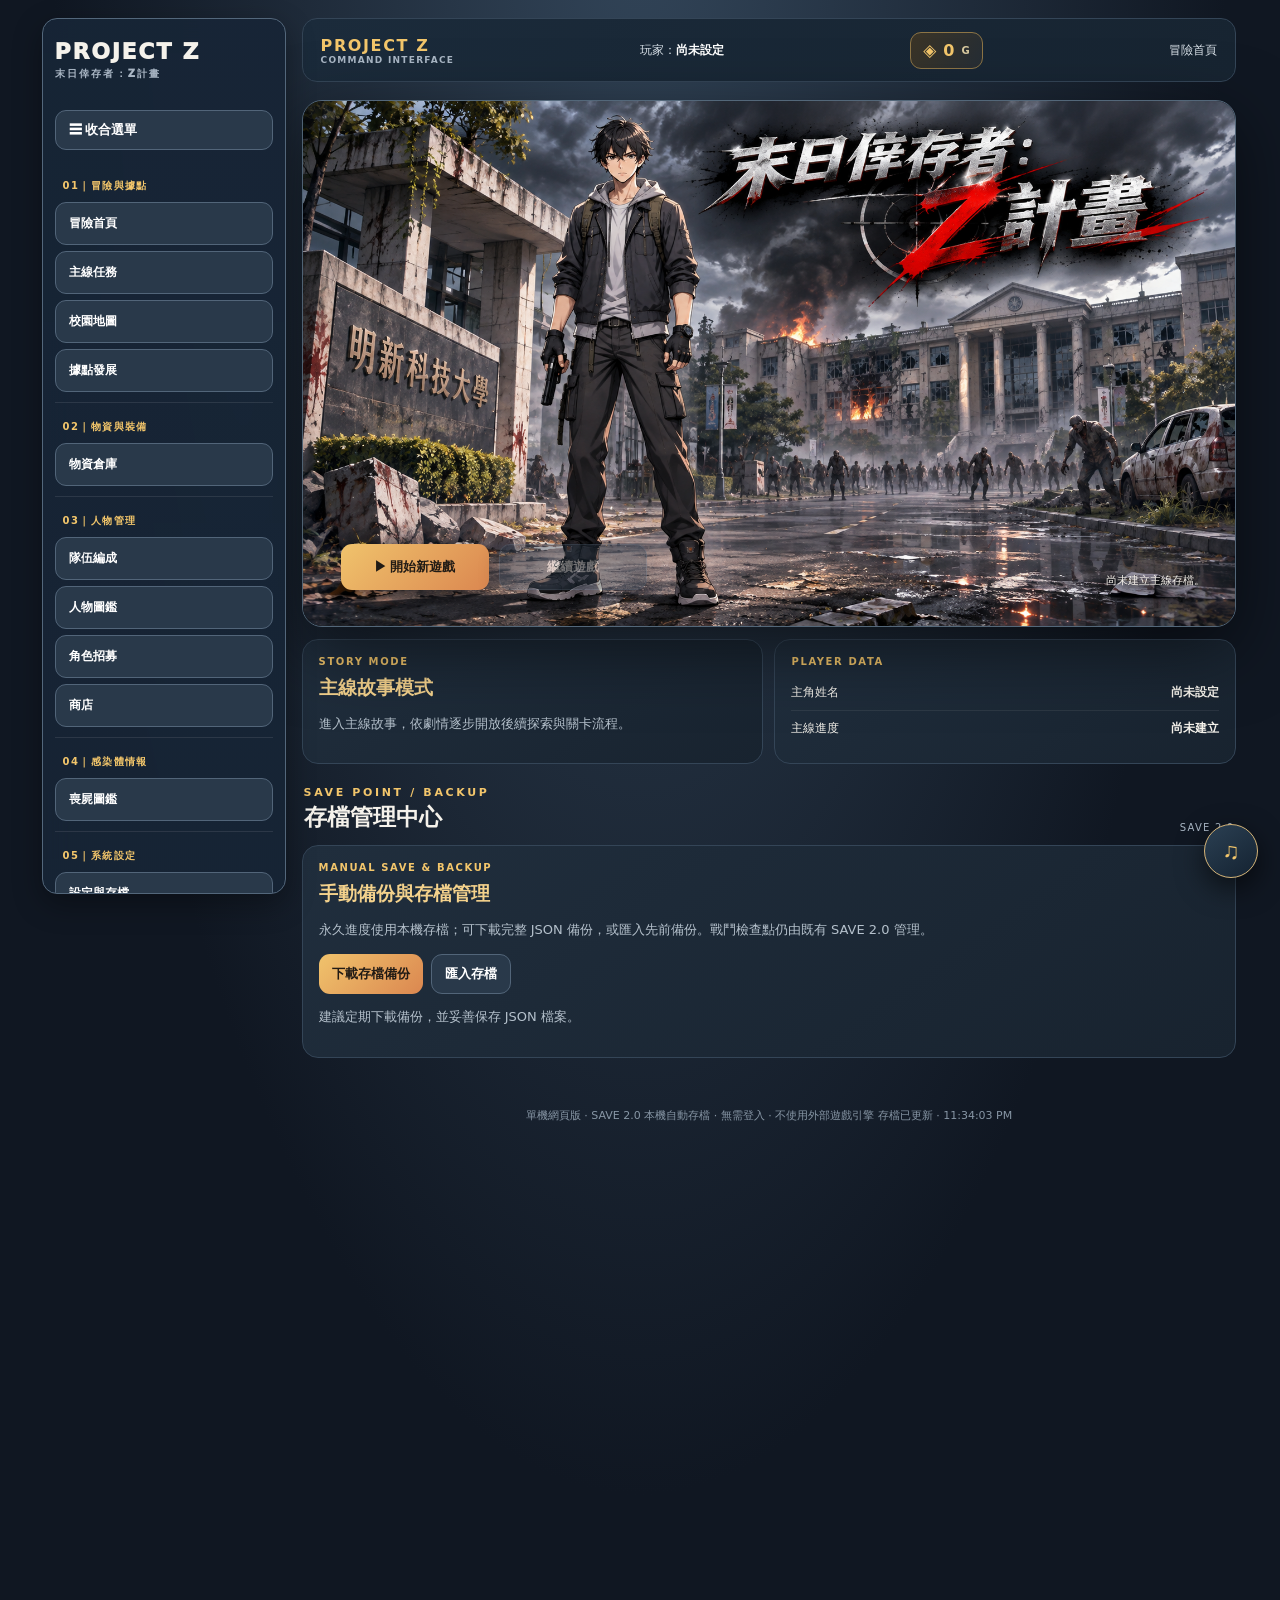
==== commit 68d2d403: "Rebuild test site from latest formal game and compact skill UI" ====
--- a/test/index.html
+++ b/test/index.html
@@ -1,5 +1,5 @@
 <!doctype html>
-<html lang="zh-Hant"><head><meta charset="utf-8"><meta name="viewport" content="width=device-width,initial-scale=1,maximum-scale=1,user-scalable=no"><meta name="theme-color" content="#101722"><title>末日倖存者：Z計畫｜完整遊戲測試版</title>
+<html lang="zh-Hant"><head><meta charset="utf-8"><meta name="viewport" content="width=device-width,initial-scale=1,maximum-scale=1,user-scalable=no"><meta name="theme-color" content="#101722"><title>末日倖存者：Z計畫｜正式版同步測試版</title>
 <style>
 :root{--text:#f5f2eb}
 .top{position:sticky;top:0;z-index:100;padding:12px 14px;margin:0 -2px 16px;background:linear-gradient(180deg,#172536f5,#172536e8);border:1px solid #53677b;border-radius:15px;backdrop-filter:blur(14px);box-shadow:0 10px 30px #0005}
@@ -12,10 +12,11 @@
 @media(max-width:900px){.homeHero{grid-template-columns:1fr}.campusArt{grid-row:1;min-height:350px}.homeTiles{grid-template-columns:repeat(2,minmax(0,1fr))}.homeInfoGrid{grid-template-columns:1fr}}
 @media(max-width:760px){.top{top:0;margin:0 0 12px;padding:10px;gap:9px}.nav{width:100%;flex-wrap:nowrap;overflow-x:auto;justify-content:flex-start;padding-bottom:3px}.nav .btn{flex:0 0 auto;font-size:11px;padding:9px 10px}.homeHero{grid-template-columns:1fr}.campusArt{min-height:300px;grid-row:1}.homeHero .heroText{padding:21px}.homeTiles{grid-template-columns:1fr 1fr}.homeTile{padding:13px}.homeSectionHead h2{font-size:20px}}
 @media(max-width:430px){.homeTiles{grid-template-columns:1fr}.heroActions .btn{width:100%}.sceneLabel{left:13px;right:13px;top:13px}}
-:root{--bg:#101722;--panel:#1b2734;--line:#344557;--gold:#f3c66b;--red:#ef6872;--green:#83d7a0;--muted:#aab7c5}*{box-sizing:border-box}body{margin:0;background:radial-gradient(ellipse at 50% -10%,#33465a,#101722 65%);color:#f5f2eb;font-family:system-ui,"Noto Sans TC",sans-serif}.app{width:min(94vw,1600px);max-width:1600px;margin:0 auto;padding:clamp(10px,1.5vw,22px)}.top{display:flex;justify-content:space-between;align-items:center;gap:12px;margin-bottom:14px}.logo{font-weight:1000;letter-spacing:.08em;font-size:20px}.logo small{display:block;font-size:10px;color:#aab7c5;letter-spacing:.22em}.nav{display:flex;gap:7px;flex-wrap:wrap}.btn{border:1px solid #526579;border-radius:11px;background:#29394a;color:#fff;padding:10px 13px;font-weight:750;cursor:pointer}.btn.primary{background:linear-gradient(135deg,#f0c36c,#db8750);color:#211b15;border:0}.btn:disabled{opacity:.35}.btn.active{border-color:var(--gold);color:var(--gold)}.screen{display:none}.screen.active{display:block}.hero{border:1px solid #526579;border-radius:22px;overflow:hidden;min-height:520px;display:grid;grid-template-columns:1.1fr .9fr;background:linear-gradient(120deg,#202f3d,#17222e 60%,#3b3330);box-shadow:0 20px 70px #0006}.heroText{padding:clamp(24px,5vw,58px);display:flex;flex-direction:column;justify-content:center}.eyebrow{color:var(--gold);font-size:11px;letter-spacing:.24em;font-weight:900}.hero h1{font-size:clamp(38px,6vw,70px);line-height:1.05;margin:14px 0}.hero p{color:#c1cbd5;line-height:1.8;max-width:480px}.heroArt{position:relative;min-height:400px;background:radial-gradient(ellipse at 55% 48%,#69796a,#3c504e 35%,#222d36 70%);overflow:hidden}.heroArt:before{content:"";position:absolute;inset:0;background:repeating-linear-gradient(90deg,transparent 0 68px,#ffffff08 69px 71px),repeating-linear-gradient(0deg,transparent 0 68px,#ffffff08 69px 71px)}.sil{position:absolute;bottom:55px;width:82px;height:190px;border-radius:42px 42px 22px 22px;background:linear-gradient(90deg,#263340,#b8a18d 45%,#354454);box-shadow:0 15px 30px #0008}.sil:before{content:"";position:absolute;width:70px;height:70px;border-radius:50%;background:#e7c4a4;top:-48px;left:6px;border:7px solid #35414b}.sil:after{content:"";position:absolute;width:120px;height:15px;background:#202b35;top:62px;left:28px;transform:rotate(-18deg);border-radius:8px}.s1{left:18%;transform:scale(.85)}.s2{left:42%;z-index:2}.s3{left:67%;transform:scale(.92)}.zombie{position:absolute;width:42px;height:66px;border-radius:45% 45% 30% 30%;background:#758c75;box-shadow:inset 0 12px #a6b79a,0 10px 20px #0008;top:90px;left:15%}.zombie:after{content:"";position:absolute;width:6px;height:6px;background:#a62e3a;top:22px;left:12px;box-shadow:13px 0 #a62e3a}.z2{left:58%;top:45px;transform:scale(1.3)}.z3{left:80%;top:155px;transform:scale(.8)}.stats{display:flex;gap:9px;flex-wrap:wrap;margin:18px 0}.stat{background:#ffffff0d;border:1px solid #ffffff18;padding:9px 13px;border-radius:12px;color:#b9c5d0;font-size:12px}.stat b{color:var(--gold);font-size:17px;display:block}.sectionTitle{display:flex;justify-content:space-between;align-items:end;margin:8px 0 14px}.sectionTitle h2{margin:0;font-size:25px}.sectionTitle small{color:var(--muted)}.cards{display:grid;grid-template-columns:repeat(3,1fr);gap:12px}.card{background:linear-gradient(145deg,#202e3d,#18232f);border:1px solid var(--line);border-radius:16px;padding:16px}.card h3{margin:0 0 6px;color:#f4d28c}.card p{color:#b5c1cc;font-size:13px;line-height:1.6}.battleGrid{display:grid;grid-template-columns:minmax(0,1fr) minmax(270px,28%);gap:clamp(10px,1.2vw,18px);align-items:start}.arena{position:relative;width:100%;aspect-ratio:16/9;height:auto;min-height:0;max-height:calc(100vh - 180px);border:2px solid #536779;border-radius:18px;overflow:hidden;background:#555d59}.arena canvas{width:100%;height:100%;display:block;touch-action:manipulation;cursor:crosshair}.skill:disabled{filter:saturate(.35);cursor:not-allowed}.unit.down .portrait{filter:grayscale(1);border-color:var(--red)}.unit.down .bar i{background:var(--red)}.hud{display:flex;gap:7px;flex-wrap:wrap;margin-bottom:10px;align-items:center}.hud span{white-space:nowrap}.hud span{background:#1b2937;border:1px solid var(--line);border-radius:9px;padding:7px 10px;font-size:12px}.side{display:flex;flex-direction:column;gap:10px;min-width:0}.panel{min-width:0}.panel{background:#1b2734;border:1px solid var(--line);border-radius:15px;padding:13px}.panel h3{margin:0 0 10px;color:var(--gold);font-size:14px}.unit{display:flex;align-items:center;gap:9px;margin:10px 0}.portrait{width:40px;height:44px;border-radius:11px;border:2px solid #d8bd8a;background:linear-gradient(145deg,#f0d0b0,#936f7b);display:grid;place-items:center;color:#302631;font-weight:900}.unitInfo{flex:1;font-size:12px}.unitInfo small{display:block;color:var(--muted);font-size:10px}.bar{height:5px;background:#43505d;border-radius:9px;margin-top:5px;overflow:hidden}.bar i{display:block;height:100%;background:var(--green)}.skills{display:grid;grid-template-columns:1fr 1fr;gap:7px}.skill{font-size:12px;padding:10px 4px}.skill small{display:block;color:#c8bda8;font-size:10px;margin-top:3px}.log{font-size:11px;color:#c1ccd6;line-height:1.55;max-height:120px;overflow:auto}.overlay{position:absolute;inset:0;display:flex;align-items:center;justify-content:center;background:#08111dcc;padding:18px;text-align:center}.overlay[hidden]{display:none}.dialog{max-width:370px;background:#1b2937;border:1px solid #607184;border-radius:18px;padding:24px;box-shadow:0 20px 60px #0009}.dialog h2{font-size:30px;margin:0 0 8px}.dialog p{color:#c0cbd5;line-height:1.65}.footer{color:#8796a5;text-align:center;font-size:11px;margin:14px}.mission{display:flex;gap:12px;align-items:center}.mission .badge{font-size:30px}.mission .btn{margin-left:auto}.notice{color:#9fb0bf;font-size:12px;line-height:1.6}@media(max-width:1050px){.app{width:96vw}.battleGrid{grid-template-columns:minmax(0,1fr) 250px}.arena{height:clamp(400px,calc(100vh - 220px),650px)}}@media(max-width:760px){.app{width:100%;padding:9px}.hero{grid-template-columns:1fr}.heroArt{min-height:260px;grid-row:1}.heroText{padding:24px}.battleGrid{grid-template-columns:1fr}.arena{min-height:0;height:58vh;max-height:620px}.side{display:grid;grid-template-columns:1fr 1fr}.side .roster{grid-column:1/-1}.cards{grid-template-columns:1fr}.top{align-items:flex-start;flex-direction:column}.mission{align-items:flex-start}.mission .btn{margin-left:0}}
+:root{--bg:#101722;--panel:#1b2734;--line:#344557;--gold:#f3c66b;--red:#ef6872;--green:#83d7a0;--muted:#aab7c5}*{box-sizing:border-box}body{margin:0;background:radial-gradient(ellipse at 50% -10%,#33465a,#101722 65%);color:#f5f2eb;font-family:system-ui,"Noto Sans TC",sans-serif}.app{width:min(94vw,1600px);max-width:1600px;margin:0 auto;padding:clamp(10px,1.5vw,22px)}.top{display:flex;justify-content:space-between;align-items:center;gap:12px;margin-bottom:14px}.logo{font-weight:1000;letter-spacing:.08em;font-size:20px}.logo small{display:block;font-size:10px;color:#aab7c5;letter-spacing:.22em}.nav{display:flex;gap:7px;flex-wrap:wrap}.btn{border:1px solid #526579;border-radius:11px;background:#29394a;color:#fff;padding:10px 13px;font-weight:750;cursor:pointer}.btn.primary{background:linear-gradient(135deg,#f0c36c,#db8750);color:#211b15;border:0}.btn:disabled{opacity:.35}.btn.active{border-color:var(--gold);color:var(--gold)}.screen{display:none}.screen.active{display:block}.hero{border:1px solid #526579;border-radius:22px;overflow:hidden;min-height:520px;display:grid;grid-template-columns:1.1fr .9fr;background:linear-gradient(120deg,#202f3d,#17222e 60%,#3b3330);box-shadow:0 20px 70px #0006}.heroText{padding:clamp(24px,5vw,58px);display:flex;flex-direction:column;justify-content:center}.eyebrow{color:var(--gold);font-size:11px;letter-spacing:.24em;font-weight:900}.hero h1{font-size:clamp(38px,6vw,70px);line-height:1.05;margin:14px 0}.hero p{color:#c1cbd5;line-height:1.8;max-width:480px}.heroArt{position:relative;min-height:400px;background:radial-gradient(ellipse at 55% 48%,#69796a,#3c504e 35%,#222d36 70%);overflow:hidden}.heroArt:before{content:"";position:absolute;inset:0;background:repeating-linear-gradient(90deg,transparent 0 68px,#ffffff08 69px 71px),repeating-linear-gradient(0deg,transparent 0 68px,#ffffff08 69px 71px)}.sil{position:absolute;bottom:55px;width:82px;height:190px;border-radius:42px 42px 22px 22px;background:linear-gradient(90deg,#263340,#b8a18d 45%,#354454);box-shadow:0 15px 30px #0008}.sil:before{content:"";position:absolute;width:70px;height:70px;border-radius:50%;background:#e7c4a4;top:-48px;left:6px;border:7px solid #35414b}.sil:after{content:"";position:absolute;width:120px;height:15px;background:#202b35;top:62px;left:28px;transform:rotate(-18deg);border-radius:8px}.s1{left:18%;transform:scale(.85)}.s2{left:42%;z-index:2}.s3{left:67%;transform:scale(.92)}.zombie{position:absolute;width:42px;height:66px;border-radius:45% 45% 30% 30%;background:#758c75;box-shadow:inset 0 12px #a6b79a,0 10px 20px #0008;top:90px;left:15%}.zombie:after{content:"";position:absolute;width:6px;height:6px;background:#a62e3a;top:22px;left:12px;box-shadow:13px 0 #a62e3a}.z2{left:58%;top:45px;transform:scale(1.3)}.z3{left:80%;top:155px;transform:scale(.8)}.stats{display:flex;gap:9px;flex-wrap:wrap;margin:18px 0}.stat{background:#ffffff0d;border:1px solid #ffffff18;padding:9px 13px;border-radius:12px;color:#b9c5d0;font-size:12px}.stat b{color:var(--gold);font-size:17px;display:block}.sectionTitle{display:flex;justify-content:space-between;align-items:end;margin:8px 0 14px}.sectionTitle h2{margin:0;font-size:25px}.sectionTitle small{color:var(--muted)}.cards{display:grid;grid-template-columns:repeat(3,1fr);gap:12px}.card{background:linear-gradient(145deg,#202e3d,#18232f);border:1px solid var(--line);border-radius:16px;padding:16px}.card h3{margin:0 0 6px;color:#f4d28c}.card p{color:#b5c1cc;font-size:13px;line-height:1.6}.battleGrid{display:grid;grid-template-columns:minmax(0,1fr) minmax(270px,28%);gap:clamp(10px,1.2vw,18px);align-items:start}.arena{position:relative;width:100%;aspect-ratio:16/9;height:auto;min-height:0;border:2px solid #536779;border-radius:18px;overflow:hidden;background:#555d59}.arena canvas{width:100%;height:100%;display:block;touch-action:manipulation;cursor:crosshair}.skill:disabled{filter:saturate(.35);cursor:not-allowed}.unit.down .portrait{filter:grayscale(1);border-color:var(--red)}.unit.down .bar i{background:var(--red)}.hud{display:flex;gap:7px;flex-wrap:wrap;margin-bottom:10px;align-items:center}.hud span{white-space:nowrap}.hud span{background:#1b2937;border:1px solid var(--line);border-radius:9px;padding:7px 10px;font-size:12px}.side{display:flex;flex-direction:column;gap:10px;min-width:0}.panel{min-width:0}.panel{background:#1b2734;border:1px solid var(--line);border-radius:15px;padding:13px}.panel h3{margin:0 0 10px;color:var(--gold);font-size:14px}.unit{display:flex;align-items:center;gap:9px;margin:10px 0}.portrait{width:40px;height:44px;border-radius:11px;border:2px solid #d8bd8a;background:linear-gradient(145deg,#f0d0b0,#936f7b);display:grid;place-items:center;color:#302631;font-weight:900}.unitInfo{flex:1;font-size:12px}.unitInfo small{display:block;color:var(--muted);font-size:10px}.bar{height:5px;background:#43505d;border-radius:9px;margin-top:5px;overflow:hidden}.bar i{display:block;height:100%;background:var(--green)}.skills{display:grid;grid-template-columns:1fr 1fr;gap:7px}.skill{font-size:12px;padding:10px 4px}.skill small{display:block;color:#c8bda8;font-size:10px;margin-top:3px}.log{font-size:11px;color:#c1ccd6;line-height:1.55;max-height:120px;overflow:auto}.overlay{position:absolute;inset:0;display:flex;align-items:center;justify-content:center;background:#08111dcc;padding:18px;text-align:center}.overlay[hidden]{display:none}.dialog{max-width:370px;background:#1b2937;border:1px solid #607184;border-radius:18px;padding:24px;box-shadow:0 20px 60px #0009}.dialog h2{font-size:30px;margin:0 0 8px}.dialog p{color:#c0cbd5;line-height:1.65}.footer{color:#8796a5;text-align:center;font-size:11px;margin:14px}.mission{display:flex;gap:12px;align-items:center}.mission .badge{font-size:30px}.mission .btn{margin-left:auto}.notice{color:#9fb0bf;font-size:12px;line-height:1.6}@media(max-width:1050px){.app{width:96vw}.battleGrid{grid-template-columns:minmax(0,1fr) 250px}}@media(max-width:760px){.app{width:100%;padding:9px}.hero{grid-template-columns:1fr}.heroArt{min-height:260px;grid-row:1}.heroText{padding:24px}.battleGrid{grid-template-columns:1fr}.side{display:grid;grid-template-columns:1fr 1fr}.side .roster{grid-column:1/-1}.cards{grid-template-columns:1fr}.top{align-items:flex-start;flex-direction:column}.mission{align-items:flex-start}.mission .btn{margin-left:0}}
 
 .archivePortraitWrap{width:100%;height:250px;margin:0 0 12px;border:1px solid #53677b;border-radius:12px;background:radial-gradient(ellipse at center,#344657 0%,#172330 75%);display:flex;align-items:center;justify-content:center;overflow:hidden}.archivePortrait{display:block;width:100%;height:100%;object-fit:contain;object-position:center bottom}.archiveMainSlot{min-height:0}.archivePortraitDetail{height:min(560px,70vh);max-width:520px;margin:10px auto 16px}.archivePortraitDetail .archivePortrait{object-fit:contain}
 .archiveProfileTabs{display:flex;gap:8px;flex-wrap:wrap;margin:12px 0}.archiveProfileTabs .btn{flex:1;min-width:110px}.archiveProfilePane{min-width:0}.archiveSkillPanel{margin:0;padding:18px;border:1px solid #65788b;border-radius:15px;background:linear-gradient(145deg,#1b2a38,#121e29)}
+.unifiedSkillPanel{display:flex;flex-direction:column;gap:12px}.unifiedSkillSummary h4{margin:0 0 5px}.unifiedSkillSummary p{margin:0;color:#9eafbf;font-size:13px}.unifiedSkillPanel h5{margin:4px 0 0;font-size:14px;color:#f1c66f}.unifiedSkillTiers{display:grid;grid-template-columns:1fr;gap:8px}.unifiedSkillTier{padding:10px 12px;border:1px solid rgba(255,255,255,.10);border-radius:10px;background:rgba(255,255,255,.025)}.unifiedSkillTier.unlocked{border-color:rgba(94,190,145,.38);background:rgba(54,130,92,.09)}.unifiedSkillTier.current{box-shadow:inset 3px 0 #e7bd70;border-color:rgba(231,189,112,.55)}.unifiedSkillLevel{color:#f1c66f}.unifiedSkillBadge{font-size:12px;color:#f1c66f;border:1px solid rgba(241,198,111,.35);background:rgba(241,198,111,.08);border-radius:999px;padding:5px 10px;white-space:nowrap}.unifiedSkillProgress{height:7px;border-radius:99px;background:rgba(255,255,255,.1);overflow:hidden}.unifiedSkillProgress span{display:block;height:100%;border-radius:inherit;background:linear-gradient(90deg,#36b982,#e7bd70);transition:width .2s ease}.unifiedSkillTierHead{display:flex;justify-content:space-between;align-items:center;gap:10px;font-size:13px}.unifiedSkillTierHead span{font-size:11px;color:#9eafbf;white-space:nowrap}.unifiedSkillTier.unlocked .unifiedSkillTierHead span{color:#8bd5aa}.unifiedSkillTier p{margin:6px 0 0;color:#c5d0dc;font-size:13px;line-height:1.55}.unifiedSkillCurrent{padding:11px 13px;border-radius:10px;background:rgba(241,198,111,.08);border:1px solid rgba(241,198,111,.22)}.unifiedSkillCurrent h5{margin:0 0 7px}.unifiedSkillCurrent ul{margin:0;padding-left:19px;color:#d9e2eb;font-size:13px;line-height:1.65}.unifiedSkillRule{margin:0;color:#9eafbf;font-size:12px;line-height:1.6}.unifiedSkillUpgrade{display:flex;justify-content:space-between;align-items:center;gap:12px;padding-top:10px;border-top:1px solid rgba(255,255,255,.1)}.unifiedSkillUpgrade span{font-size:13px;font-weight:700}.unifiedSkillUpgrade small{display:block;margin-top:4px;color:#9eafbf;font-weight:400}.unifiedSkillNotice{margin:0;padding:10px 12px;border-radius:9px;background:rgba(255,255,255,.04);color:#c5d0dc;font-size:13px}@media(max-width:640px){.unifiedSkillUpgrade{align-items:stretch;flex-direction:column}.unifiedSkillUpgrade .btn{width:100%}}
 .skillDialog{position:fixed;inset:0;z-index:1600;display:flex;align-items:center;justify-content:center;padding:clamp(10px,3vw,30px);background:#050b12d9;backdrop-filter:blur(9px);animation:skillDialogFade .18s ease-out}
 .skillDialog[hidden]{display:none}
 .skillDialogWindow{width:min(900px,96vw);max-height:min(90vh,900px);display:flex;flex-direction:column;overflow:hidden;border:1px solid #71869a;border-radius:20px;background:linear-gradient(145deg,#223346,#111d29);box-shadow:0 28px 90px #000c;animation:skillDialogRise .22s ease-out}
@@ -127,6 +128,23 @@
 #archiveSlots .archiveDetailInfo p{color:#c1cbd5;font-size:13px;line-height:1.8}
 @media(max-width:1050px){#archiveSlots.archiveGrid{grid-template-columns:repeat(2,minmax(0,1fr))}#archiveSlots .archiveSlot{grid-template-columns:1fr}#archiveSlots .archivePortraitWrap,#archiveSlots .archiveIcon{height:190px}}
 @media(max-width:760px){#archiveSlots.archiveGrid{grid-template-columns:repeat(2,minmax(0,1fr));gap:8px}#archiveSlots .archiveSlot{padding:9px}#archiveSlots .archivePortraitWrap,#archiveSlots .archiveIcon{height:160px}#archiveSlots .archiveDetailCard{grid-template-columns:1fr;gap:12px}#archiveSlots .archivePortraitDetail{height:48vh}}
+
+/* Character archive profile: stable portrait column and independently scrolling content */
+.archiveIntro{margin:0 0 12px;color:#aebdca;font-size:13px}
+.archiveRules h3{margin-bottom:6px}.archiveRules p{margin:0;color:#aebdca;font-size:13px;line-height:1.65}
+#archiveSlots .archiveDetailCard{grid-template-columns:minmax(240px,38%) minmax(0,1fr);align-items:stretch;min-height:560px}
+#archiveSlots .archiveDetailVisual{position:sticky;top:16px;align-self:start;height:min(68vh,600px);min-height:420px;display:flex;align-items:center;justify-content:center}
+#archiveSlots .archivePortraitDetail{width:100%;height:100%;max-width:360px;max-height:600px;margin:0}
+#archiveSlots .archivePortraitDetail .archivePortrait{object-fit:contain;object-position:center center}
+#archiveSlots .archiveDetailInfo{min-width:0;display:flex;flex-direction:column;min-height:520px}
+#archiveSlots .archiveDetailInfo h3{flex:0 0 auto}
+#archiveSlots .archiveProfileTabs{flex:0 0 auto;position:sticky;top:0;z-index:2;padding:6px 0;background:#1b2937}
+#archiveSlots .archiveProfilePane{min-height:360px;max-height:min(62vh,620px);overflow:auto;overscroll-behavior:contain;padding:4px 8px 12px 0}
+#archiveSlots .archiveProfileData{min-height:320px}
+#archiveSlots .archiveBackRow{flex:0 0 auto;padding-top:10px}
+#archiveSlots .archiveSkillPanel{margin:0}
+@media(max-width:1050px){#archiveSlots .archiveDetailCard{grid-template-columns:minmax(210px,34%) minmax(0,1fr);min-height:520px}#archiveSlots .archiveDetailVisual{height:min(62vh,540px);min-height:360px}}
+@media(max-width:760px){#archiveSlots .archiveDetailCard{grid-template-columns:1fr;min-height:0}#archiveSlots .archiveDetailVisual{position:relative;top:auto;height:300px;min-height:300px}#archiveSlots .archivePortraitDetail{height:100%;max-height:300px}#archiveSlots .archiveDetailInfo{min-height:0}#archiveSlots .archiveProfileTabs{position:sticky;top:0}#archiveSlots .archiveProfilePane{max-height:52vh;min-height:260px}}
 .bgmDock{position:fixed;right:20px;bottom:20px;z-index:1200;pointer-events:none}.bgmDockToggle{pointer-events:auto;width:56px;height:56px;border-radius:50%;display:grid;place-items:center;padding:0;border:1px solid #d5b477;background:linear-gradient(145deg,#2b4053,#142231);color:#f3c66b;font-size:23px;box-shadow:0 10px 28px #0009;cursor:pointer}.bgmDockToggle:focus-visible,.bgmDockClose:focus-visible{outline:2px solid var(--gold);outline-offset:3px}.bgmDock.is-open .bgmDockToggle{display:none}.bgmControl{pointer-events:auto;position:absolute;right:0;bottom:72px;width:min(390px,calc(100vw - 28px));min-width:0;display:none;grid-template-columns:minmax(0,1fr) auto;gap:10px 14px;margin:0;padding:14px;border:1px solid #53677b;border-radius:15px;background:linear-gradient(145deg,#1b2b3bfa,#101b28fa);color:var(--text);font-size:12px;box-shadow:0 18px 48px #000b;backdrop-filter:blur(16px)}.bgmControl.is-open{display:grid}.bgmNow{display:flex;align-items:baseline;gap:10px;min-width:0;flex-wrap:wrap;padding-right:28px}.bgmEyebrow{color:#91a4b7;font-size:9px;letter-spacing:.16em;font-weight:800}.bgmNow strong{color:#f3d28f;font-size:14px;overflow:hidden;text-overflow:ellipsis;white-space:nowrap}.bgmNow small{color:#aab7c5;font-size:10px}.bgmDockClose{position:absolute;top:8px;right:8px;width:27px;height:27px;border:1px solid #53677b;border-radius:8px;background:#26384a;color:#fff;font-size:18px;line-height:1;cursor:pointer}.bgmTransport{display:flex;align-items:center;justify-content:flex-end;gap:6px}.bgmTransport button{min-width:34px;height:34px;padding:6px 9px;border:1px solid #74869a;background:#26384a;color:#fff;border-radius:8px;cursor:pointer;font-size:13px}.bgmTransport button:focus-visible,.bgmOptions select:focus-visible,.bgmTimeline input:focus-visible{outline:2px solid var(--gold);outline-offset:2px}.bgmTransport #bgmToggle{min-width:86px;background:#354b5e;font-weight:800}.bgmTransport button[aria-pressed=true]{border-color:var(--gold);color:var(--gold)}.bgmTimeline{display:grid;grid-template-columns:38px minmax(0,1fr) 38px;align-items:center;gap:8px;color:#aab7c5;font-size:10px;font-variant-numeric:tabular-nums}.bgmTimeline input{width:100%;accent-color:#d5b477}.bgmOptions{display:flex;align-items:center;justify-content:flex-end;gap:8px;flex-wrap:wrap}.bgmOptions label{color:#c9d4df;white-space:nowrap}.bgmOptions select{max-width:230px;min-width:145px;padding:6px 8px;border:1px solid #53677b;border-radius:7px;background:#1b2b3b;color:#fff}.bgmOptions input[type=range]{width:96px;accent-color:#d5b477}.bgmMode{color:#c9d4df;white-space:nowrap;border:1px solid #53677b;border-radius:7px;padding:4px 7px}@media(max-width:760px){.bgmDock{right:14px;bottom:calc(96px + env(safe-area-inset-bottom))}.bgmControl{bottom:68px;width:min(390px,calc(100vw - 28px));grid-template-columns:1fr;gap:9px;padding:13px}.bgmNow{justify-content:center}.bgmTransport{justify-content:center;flex-wrap:wrap}.bgmTimeline{grid-template-columns:36px minmax(0,1fr) 36px}.bgmOptions{justify-content:space-between}.bgmOptions select{flex:1;min-width:120px;max-width:none}}
 
 /* PROJECT Z floating music player layout correction */
@@ -145,6 +163,7 @@
 #bgmDock .bgmTransport{display:flex;align-items:center;justify-content:center;gap:8px;flex-wrap:nowrap}
 #bgmDock .bgmTransport button{appearance:none;display:inline-flex;align-items:center;justify-content:center;flex:0 1 auto;min-width:42px;width:auto;height:42px;min-height:42px;margin:0;padding:0 11px;border:1px solid #74869a;border-radius:10px;background:#26384a;color:#fff;font-family:inherit;font-size:15px;font-weight:700;line-height:1.2;white-space:nowrap;cursor:pointer}
 #bgmDock .bgmTransport #bgmToggle{min-width:104px;padding:0 15px;background:#354b5e;font-weight:800}
+#bgmDock .bgmTransport #bgmRepeat{flex:0 0 42px;width:42px;min-width:42px;max-width:42px;height:42px;min-height:42px;padding:0;box-sizing:border-box;overflow:hidden}
 #bgmDock .bgmTransport button[aria-pressed=true]{border-color:var(--gold);color:var(--gold)}
 #bgmDock .bgmTransport button:focus-visible,#bgmDock .bgmOptions select:focus-visible,#bgmDock .bgmTimeline input:focus-visible{outline:2px solid var(--gold);outline-offset:2px}
 #bgmDock .bgmTimeline{display:grid;grid-template-columns:42px minmax(0,1fr) 42px;align-items:center;gap:10px;width:100%;min-width:0;color:#b9c6d2;font-size:11px;font-variant-numeric:tabular-nums}
@@ -227,75 +246,49 @@
 @media(max-width:760px){.homeCoverFrame{border-radius:13px}.homeCoverImage{aspect-ratio:4/5;object-fit:cover;object-position:37% center}.homeCoverActions{left:12px;right:12px;bottom:14px;gap:7px}.homeCoverActions .btn{min-width:0;flex:1;padding:11px 8px;font-size:12px}.homeCoverSaveStatus{left:12px;right:12px;bottom:58px;max-width:none;text-align:left;font-size:10px}}
 @media(min-width:761px) and (max-width:1050px){.homeCoverImage{aspect-ratio:16/9}.homeCoverActions .btn{min-width:130px}}
  .shopPurchaseRow{display:flex;align-items:center;gap:10px;flex-wrap:wrap;margin-top:12px}.shopPurchaseRow label{color:var(--muted);font-size:12px}.shopPurchaseRow select{min-width:110px;background:#29394a;color:#fff;padding:10px;border:1px solid #526579;border-radius:11px}
-\n.teamFormationIntro{display:flex;justify-content:space-between;align-items:center;gap:16px;padding:18px 20px;margin-bottom:12px;border:1px solid var(--line);border-radius:16px;background:linear-gradient(120deg,#243649,#182431)}.teamFormationIntro b{color:#f4d28c;font-size:17px}.teamFormationIntro p,.teamRosterHeading p{margin:5px 0 0;color:var(--muted);font-size:13px;line-height:1.6}.teamCount{font-size:28px;font-weight:800;color:#f4d28c;text-align:right;white-space:nowrap}.teamCount small{display:block;font-size:11px;color:var(--muted);font-weight:500}.teamSlots{display:grid;grid-template-columns:repeat(5,minmax(0,1fr));gap:10px;margin-bottom:22px}.teamSlot{min-width:0;min-height:104px;padding:12px 8px;border:1px solid var(--line);border-radius:14px;background:#1b2937;display:flex;flex-direction:column;align-items:center;justify-content:center;gap:6px;text-align:center}.teamSlot .portrait{width:42px;height:44px}.teamSlot.empty{border-style:dashed;color:var(--muted);background:#172330}.teamSlot strong{font-size:13px}.teamSlot small{font-size:11px;color:var(--muted)}.teamRosterHeading{display:flex;align-items:center;justify-content:space-between;gap:12px;margin:4px 0 12px}.teamRosterHeading h3,.teamResearchHeading h3{margin:0;color:#f4d28c}.teamCards{grid-template-columns:repeat(3,minmax(0,1fr))}.teamCharacterCard{display:flex;flex-direction:column;gap:8px}.teamCharacterCard .mission{margin-bottom:2px}.teamCharacterCard p{margin:0}.teamCharacterStatus{font-size:12px;font-weight:700;color:#f4d28c}.teamCharacterStatus.active{color:#8ed6a8}.teamCharacterStatus.locked{color:var(--muted)}.teamCharacterCard label{display:flex;align-items:center;gap:8px;margin-top:auto;padding-top:8px;font-size:13px;cursor:pointer}.teamCharacterCard input{width:17px;height:17px;accent-color:#d8ad5c}.teamCharacterCard input:disabled{cursor:not-allowed}.teamResearchHeading{display:flex;align-items:center;justify-content:space-between;margin:22px 0 10px}.teamResearchCard{max-width:520px}@media(max-width:900px){.teamCards{grid-template-columns:repeat(2,minmax(0,1fr))}}@media(max-width:600px){.teamSlots{grid-template-columns:repeat(5,minmax(58px,1fr));gap:5px}.teamSlot{padding:9px 3px;min-height:92px}.teamSlot strong{font-size:11px}.teamSlot small{font-size:9px}.teamCards{grid-template-columns:1fr}.teamFormationIntro{align-items:flex-start}.teamRosterHeading{align-items:flex-start;flex-direction:column}}\n/* 單一視窗專屬技能總覽 */
-.unifiedSkillPanel{display:flex;flex-direction:column;gap:12px}
-.unifiedSkillSummary h4{margin:0 0 5px}
-.unifiedSkillSummary p{margin:0;color:#9eafbf;font-size:13px}
-.unifiedSkillPanel h5{margin:4px 0 0;font-size:14px;color:#f1c66f}
-.unifiedSkillTiers{display:grid;grid-template-columns:1fr;gap:8px}
-.unifiedSkillTier{padding:10px 12px;border:1px solid rgba(255,255,255,.10);border-radius:10px;background:rgba(255,255,255,.025)}
-.unifiedSkillTier.unlocked{border-color:rgba(94,190,145,.38);background:rgba(54,130,92,.09)}
-.unifiedSkillTierHead{display:flex;justify-content:space-between;align-items:center;gap:10px;font-size:13px}
-.unifiedSkillTierHead span{font-size:11px;color:#9eafbf;white-space:nowrap}
-.unifiedSkillTier.unlocked .unifiedSkillTierHead span{color:#8bd5aa}
-.unifiedSkillTier p{margin:6px 0 0;color:#c5d0dc;font-size:13px;line-height:1.55}
-.unifiedSkillCurrent{padding:11px 13px;border-radius:10px;background:rgba(241,198,111,.08);border:1px solid rgba(241,198,111,.22)}
-.unifiedSkillCurrent h5{margin:0 0 7px}
-.unifiedSkillCurrent ul{margin:0;padding-left:19px;color:#d9e2eb;font-size:13px;line-height:1.65}
-.unifiedSkillRule{margin:0;color:#9eafbf;font-size:12px;line-height:1.6}
-.unifiedSkillUpgrade{display:flex;justify-content:space-between;align-items:center;gap:12px;padding-top:10px;border-top:1px solid rgba(255,255,255,.1)}
-.unifiedSkillUpgrade span{font-size:13px;font-weight:700}
-.unifiedSkillUpgrade small{display:block;margin-top:4px;color:#9eafbf;font-weight:400}
-.unifiedSkillNotice{margin:0;padding:10px 12px;border-radius:9px;background:rgba(255,255,255,.04);color:#c5d0dc;font-size:13px}
-@media(max-width:640px){.unifiedSkillUpgrade{align-items:stretch;flex-direction:column}.unifiedSkillUpgrade .btn{width:100%}}
-
-/* DISCUSSED SKILL UI COMPACT OPTIMIZATION — FIXED SELECTORS */
+\n.teamFormationIntro{display:flex;justify-content:space-between;align-items:center;gap:16px;padding:18px 20px;margin-bottom:12px;border:1px solid var(--line);border-radius:16px;background:linear-gradient(120deg,#243649,#182431)}.teamFormationIntro b{color:#f4d28c;font-size:17px}.teamFormationIntro p,.teamRosterHeading p{margin:5px 0 0;color:var(--muted);font-size:13px;line-height:1.6}.teamCount{font-size:28px;font-weight:800;color:#f4d28c;text-align:right;white-space:nowrap}.teamCount small{display:block;font-size:11px;color:var(--muted);font-weight:500}.teamSlots{display:grid;grid-template-columns:repeat(5,minmax(0,1fr));gap:10px;margin-bottom:22px}.teamSlot{min-width:0;min-height:104px;padding:12px 8px;border:1px solid var(--line);border-radius:14px;background:#1b2937;display:flex;flex-direction:column;align-items:center;justify-content:center;gap:6px;text-align:center}.teamSlot .portrait{width:42px;height:44px}.teamSlot.empty{border-style:dashed;color:var(--muted);background:#172330}.teamSlot strong{font-size:13px}.teamSlot small{font-size:11px;color:var(--muted)}.teamRosterHeading{display:flex;align-items:center;justify-content:space-between;gap:12px;margin:4px 0 12px}.teamRosterHeading h3,.teamResearchHeading h3{margin:0;color:#f4d28c}.teamCards{grid-template-columns:repeat(3,minmax(0,1fr))}.teamCharacterCard{display:flex;flex-direction:column;gap:8px}.teamCharacterCard .mission{margin-bottom:2px}.teamCharacterCard p{margin:0}.teamCharacterStatus{font-size:12px;font-weight:700;color:#f4d28c}.teamCharacterStatus.active{color:#8ed6a8}.teamCharacterStatus.locked{color:var(--muted)}.teamCharacterCard label{display:flex;align-items:center;gap:8px;margin-top:auto;padding-top:8px;font-size:13px;cursor:pointer}.teamCharacterCard input{width:17px;height:17px;accent-color:#d8ad5c}.teamCharacterCard input:disabled{cursor:not-allowed}.teamResearchHeading{display:flex;align-items:center;justify-content:space-between;margin:22px 0 10px}.teamResearchCard{max-width:520px}@media(max-width:900px){.teamCards{grid-template-columns:repeat(2,minmax(0,1fr))}}@media(max-width:600px){.teamSlots{grid-template-columns:repeat(5,minmax(58px,1fr));gap:5px}.teamSlot{padding:9px 3px;min-height:92px}.teamSlot strong{font-size:11px}.teamSlot small{font-size:9px}.teamCards{grid-template-columns:1fr}.teamFormationIntro{align-items:flex-start}.teamRosterHeading{align-items:flex-start;flex-direction:column}}\n
+/* TEST BUILD — COMPACT CHARACTER SKILL UI */
 .archiveSkillPanel{margin:0;padding:12px 14px}
-.archiveSkillPanel h4{margin:0 0 5px;font-size:16px;line-height:1.35}
-.archiveSkillPanel p{margin:4px 0;line-height:1.42}
-.archiveSkillPanel small{line-height:1.4}
-.skillProgress{gap:5px;margin:8px 0}
-.skillTier{padding:7px 5px;border-radius:8px;font-size:10px;line-height:1.3}
-.skillTier strong{font-size:12px;margin-bottom:2px}
-.skillTier small{font-size:10px;line-height:1.25}
-.skillUpgradeAction{gap:8px;margin-top:7px}
-.skillUpgradeAction .btn{min-width:130px;padding:8px 12px}
-.skillDialogBody{padding:12px clamp(10px,1.5vw,16px)}
-.skillDialogWindow{max-height:min(92vh,920px)}
-.unifiedSkillPanel{gap:7px}
-.unifiedSkillSummary h4{margin:0 0 2px}
-.unifiedSkillSummary p{font-size:12px;line-height:1.35}
-.unifiedSkillPanel h5{margin:1px 0 0;font-size:12px;line-height:1.35}
+.archiveSkillPanel h4{margin:0 0 4px;font-size:16px;line-height:1.3}
+.archiveSkillPanel p{margin:3px 0;line-height:1.35}
+.unifiedSkillPanel{gap:6px}
+.unifiedSkillSummary h4{margin:0;font-size:16px}
+.unifiedSkillSummary p{margin:2px 0 0;font-size:12px;line-height:1.3}
+.unifiedSkillBadge{padding:4px 9px;font-size:11px}
+.unifiedSkillProgress{height:5px}
+.unifiedSkillPanel h5{margin:1px 0 0;font-size:12px;line-height:1.3}
 .unifiedSkillTiers{gap:5px}
 .unifiedSkillTier{padding:6px 9px;border-radius:8px}
-.unifiedSkillTierHead{font-size:12px;line-height:1.3}
+.unifiedSkillTierHead{gap:8px;font-size:12px;line-height:1.3}
 .unifiedSkillTierHead span{font-size:10px}
 .unifiedSkillTier p{margin:2px 0 0;font-size:12px;line-height:1.35}
-.unifiedSkillCurrent{padding:7px 9px;border-radius:8px}
-.unifiedSkillCurrent h5{margin:0 0 3px}
-.unifiedSkillCurrent ul{padding-left:16px;font-size:12px;line-height:1.4}
-.unifiedSkillRule{margin:0;font-size:10px;line-height:1.4}
 .unifiedSkillUpgrade{gap:8px;padding-top:6px}
-.unifiedSkillUpgrade span{font-size:12px}
-.unifiedSkillUpgrade small{margin-top:1px;font-size:10px}
-.unifiedSkillNotice{padding:7px 9px;font-size:11px;line-height:1.4}
-.skillDialogBody{scrollbar-color:#71869a #182635;scrollbar-width:thin}
-.skillDialogBody::-webkit-scrollbar{width:8px}
-.skillDialogBody::-webkit-scrollbar-track{background:#182635;border-radius:8px}
-.skillDialogBody::-webkit-scrollbar-thumb{background:#71869a;border:2px solid #182635;border-radius:8px}
-@media(max-width:600px){
+.unifiedSkillUpgrade span{font-size:12px;line-height:1.35}
+.unifiedSkillUpgrade small{margin-top:2px;font-size:10px}
+.unifiedSkillNotice{padding:7px 9px;font-size:11px;line-height:1.35}
+.archiveProfileTabs{gap:6px;margin:9px 0}
+.archiveProfileTabs .btn{padding:8px 10px}
+.archiveDetailInfo{gap:8px}
+@media(max-width:760px){
  .archiveSkillPanel{padding:10px}
- .skillDialogBody{padding:9px}
- .skillProgress{gap:5px;margin:7px 0}
- .skillTier{padding:7px 4px}
- .unifiedSkillPanel{gap:6px}
+ .unifiedSkillPanel{gap:5px}
  .unifiedSkillTiers{gap:4px}
  .unifiedSkillTier{padding:6px 8px}
  .unifiedSkillUpgrade{gap:6px}
- .skillUpgradeAction .btn{min-width:112px}
-}
-</style></head><body><main class="app">
-<header class="top"><a class="logo" href="#" data-screen="home" aria-label="返回遊戲主介面">PROJECT Z <small>末日倖存者：Z計畫</small></a><button class="railToggle btn" id="railToggle" type="button" aria-label="收合導覽">☰ 收合選單</button><nav class="nav" aria-label="遊戲主選單"><div class="navGroup"><div class="navGroupTitle">01｜冒險與據點</div><button class="btn" data-screen="home">冒險首頁</button><button class="btn" data-screen="story">主線任務</button><button class="btn" data-screen="campusMap">校園地圖</button><button class="btn" data-screen="baseManagement">據點發展</button></div><div class="navGroup"><div class="navGroupTitle">02｜物資與裝備</div><button class="btn" data-screen="warehouse">物資倉庫</button></div><div class="navGroup"><div class="navGroupTitle">03｜人物管理</div><button class="btn" data-screen="team">隊伍編成</button><button class="btn" data-screen="archive">人物圖鑑</button><button class="btn" data-screen="recruitment">角色招募</button><button class="btn" data-screen="shop">商店</button></div><div class="navGroup"><div class="navGroupTitle">04｜感染體情報</div><button class="btn" data-screen="zombieArchive">喪屍圖鑑</button></div><div class="navGroup"><div class="navGroupTitle">05｜系統設定</div><button class="btn" id="goSettings" type="button">設定與存檔</button></div></nav></header><div class="globalStatus"><span class="statusBrand">PROJECT Z <small>COMMAND INTERFACE</small></span><span class="globalPlayer">玩家：<b id="globalPlayerName">尚未設定</b></span><span class="globalGold" role="status" aria-live="polite" aria-label="目前遊戲金幣餘額"><span class="goldIcon" aria-hidden="true">◈</span><span id="globalGoldBalance">0</span><small>G</small></span><button class="btn" id="testGoldGrant" type="button" title="測試版專用：補滿測試金幣">測試金幣補給</button><span class="globalContext" id="globalContext">主基地總覽</span></div>
+}
+
+</style><script>
+/* TEST-ONLY localStorage namespace; keeps test progress separate from formal saves. */
+(()=>{const nativeStorage=window.localStorage,prefix='projectZTest:';const store={
+ getItem:key=>nativeStorage.getItem(prefix+key),
+ setItem:(key,value)=>nativeStorage.setItem(prefix+key,String(value)),
+ removeItem:key=>nativeStorage.removeItem(prefix+key),
+ clear:()=>{for(let i=nativeStorage.length-1;i>=0;i--){const key=nativeStorage.key(i);if(key&&key.startsWith(prefix))nativeStorage.removeItem(key);}},
+ key:index=>{const keys=[];for(let i=0;i<nativeStorage.length;i++){const key=nativeStorage.key(i);if(key&&key.startsWith(prefix))keys.push(key.slice(prefix.length));}return keys[index]??null;}
+};Object.defineProperty(store,'length',{get(){let count=0;for(let i=0;i<nativeStorage.length;i++){const key=nativeStorage.key(i);if(key&&key.startsWith(prefix))count++;}return count;}});Object.defineProperty(window,'localStorage',{configurable:true,value:store});})();
+</script>
+</head><body><main class="app">
+<header class="top"><a class="logo" href="#" data-screen="home" aria-label="返回遊戲主介面">PROJECT Z <small>末日倖存者：Z計畫</small></a><button class="railToggle btn" id="railToggle" type="button" aria-label="收合導覽">☰ 收合選單</button><nav class="nav" aria-label="遊戲主選單"><div class="navGroup"><div class="navGroupTitle">01｜冒險與據點</div><button class="btn" data-screen="home">冒險首頁</button><button class="btn" data-screen="story">主線任務</button><button class="btn" data-screen="campusMap">校園地圖</button><button class="btn" data-screen="baseManagement">據點發展</button></div><div class="navGroup"><div class="navGroupTitle">02｜物資與裝備</div><button class="btn" data-screen="warehouse">物資倉庫</button></div><div class="navGroup"><div class="navGroupTitle">03｜人物管理</div><button class="btn" data-screen="team">隊伍編成</button><button class="btn" data-screen="archive">人物圖鑑</button><button class="btn" data-screen="recruitment">角色招募</button><button class="btn" data-screen="shop">商店</button></div><div class="navGroup"><div class="navGroupTitle">04｜感染體情報</div><button class="btn" data-screen="zombieArchive">喪屍圖鑑</button></div><div class="navGroup"><div class="navGroupTitle">05｜系統設定</div><button class="btn" id="goSettings" type="button">設定與存檔</button></div></nav></header><div class="globalStatus"><span class="statusBrand">PROJECT Z <small>COMMAND INTERFACE</small></span><span class="globalPlayer">玩家：<b id="globalPlayerName">尚未設定</b></span><span class="globalGold" role="status" aria-live="polite" aria-label="目前遊戲金幣餘額"><span class="goldIcon" aria-hidden="true">◈</span><span id="globalGoldBalance">0</span><small>G</small></span><span class="globalContext" id="globalContext">主基地總覽</span></div>
 <section id="home" class="screen active">
 <div class="homeCoverFrame" aria-label="末日校園電影封面">
  <img class="homeCoverImage" src="../末日校園：Z計畫倖存者.png" alt="末日倖存者：Z計畫電影風格封面，主角置身於明新科技大學喪屍末日校園">
@@ -332,7 +325,7 @@
 </section>
 <section id="archive" class="screen">
  <div class="sectionTitle"><h2>人物圖鑑</h2><small>CHARACTER ARCHIVE / PROFILE</small></div>
- <article class="card" style="margin-bottom:14px"><h3>圖鑑規則</h3><p>人物資料採統一角色設定檔格式，僅顯示已確認的角色資訊與加入條件；未取得角色顯示取得狀態，不顯示未知欄位、劇情摘要或角色數值。養成與專屬技能維持獨立分頁。</p><div><span class="archiveTag">劇情解鎖</span><span class="archiveTag">單張全身立繪</span><span class="archiveTag">無文字圖像</span><span class="archiveTag">玩家確認定案</span></div></article>
+ <p class="archiveIntro">查看角色立繪、取得狀態與角色資料。</p><article class="card archiveRules" style="margin-bottom:14px"><h3>圖鑑說明</h3><p>顯示已確認的角色資料與取得狀態。尚未取得的角色不顯示未確認資料。角色養成與專屬技能可在角色資料頁查看。</p></article>
  <div class="archiveGrid" id="archiveSlots"></div>
  
 </section>
@@ -359,12 +352,12 @@
 </div>
 <article class="card"><h3>招募紀錄</h3><div id="recruitHistory" class="log">尚無招募紀錄。</div></article>
 </section>
-<section id="battle" class="screen"><div class="hud"><span>任務：<b id="missionName">平凡的早晨</b></span><span>波次：<b id="wave">1/5</b></span><span>防護欄：<b id="base">100%</b></span><span>擊倒：<b id="kills">0</b></span><span>時間：<b id="clock">0:00</b></span><button class="btn" id="manualCheckpoint">儲存戰鬥點</button><button class="btn" id="speed">速度 1×</button><button class="btn" id="pause">Ⅱ 暫停</button></div><div class="battleGrid"><div class="arena"><canvas id="field" width="960" height="680"></canvas><div class="overlay" id="battleOverlay"><div class="dialog"><h2 id="overlayTitle">準備出擊</h2><p id="overlayText">主角已就位。點擊感染者指定目標，使用個人技能守住防線。</p><button class="btn primary" id="battleAction">開始戰鬥</button></div></div></div><aside class="side"><section class="panel roster"><h3 id="memberHeading">◆ 主角狀態</h3><div id="members"></div></section><section class="panel"><h3>◆ 戰術技能</h3><div class="skills"><button class="btn skill" id="heal">防線修復<small>修復防護欄 · Q</small></button><button class="btn skill" id="fire">燃燒彈<small>範圍傷害 · W</small></button><button class="btn skill" id="focus">專注射擊<small>攻速提升 · E</small></button><button class="btn skill" id="pierceUltimate">極限貫穿射擊<small>主角 Lv.30／技能 Lv.5 · T</small></button><button class="btn skill" id="linWeakpoint">弱點標記<small>林舒舒入隊後可用 · Y</small></button><button class="btn skill" id="linPrecision">精準點射<small>林舒舒入隊後可用 · U</small></button><button class="btn skill" id="linUltimate">全域狙察<small>林舒舒 Lv.30／技能 Lv.5 · I</small></button><button class="btn skill" id="liuFreeze">極寒冰凍彈<small>劉牧晴專屬技能 · O</small></button><button class="btn skill" id="huPierce">虎牙穿透<small>胡凌霄專屬技能 · G</small></button><button class="btn skill" id="huRapid">疾風連射<small>胡凌霄專屬技能 · H</small></button><button class="btn skill" id="huHunt">獵影追擊<small>胡凌霄專屬技能 · J</small></button><button class="btn skill" id="huUltimate">虎嘯彈幕<small>胡凌霄終極技能 · K</small></button><button class="btn skill" id="tuMark">月影標記<small>涂月柔 · Z</small></button><button class="btn skill" id="tuRapid">兔躍速射<small>涂月柔 · X</small></button><button class="btn skill" id="tuPierce">破甲兔彈<small>月兔彈4發 · C</small></button><button class="btn skill" id="tuHunt">月影追獵<small>月兔彈8發 · V</small></button><button class="btn skill" id="reload">主角換彈<small>快速補充 · R</small></button></div></section><section class="panel"><h3>◆ 戰況紀錄</h3><div class="log" id="log">等待隊長下令……</div></section></aside></div></section>
-<div class="footer">單機網頁版 · SAVE 2.0 本機自動存檔 · 無需登入 · 不使用外部遊戲引擎 <span id="saveStatus" aria-live="polite">存檔系統初始化中</span></div></main><aside class="bgmDock" id="bgmDock" aria-label="音樂播放器"><button class="bgmDockToggle" id="bgmDockToggle" type="button" aria-label="展開音樂播放器" aria-expanded="false" title="音樂播放器">♫</button><div class="bgmControl" id="bgmControl" role="region" aria-label="背景音樂播放器"><div class="bgmNow"><button class="bgmDockClose" id="bgmDockClose" type="button" aria-label="收合音樂播放器">×</button><span class="bgmEyebrow">NOW PLAYING</span><strong id="bgmTrackTitle">最後一堂課</strong><small id="bgmMode" class="bgmMode">主基地</small></div><div class="bgmTransport"><button id="bgmShuffle" type="button" aria-label="隨機播放" aria-pressed="false" title="隨機播放">⤨</button><button id="bgmPrev" type="button" aria-label="上一首" title="上一首">|◀</button><button id="bgmToggle" type="button" aria-label="播放音樂">▶ 播放</button><button id="bgmNext" type="button" aria-label="下一首" title="下一首">▶|</button><button id="bgmRepeat" type="button" aria-label="循環模式：播放清單循環" aria-pressed="true" title="切換循環模式">🔁</button></div><div class="bgmTimeline"><span id="bgmCurrentTime">0:00</span><input id="bgmSeek" type="range" min="0" max="1000" value="0" step="1" aria-label="歌曲播放進度"><span id="bgmDuration">0:00</span></div><div class="bgmOptions"><label for="bgmTrackSelect">播放清單</label><select id="bgmTrackSelect" aria-label="選擇背景音樂"><option value="lastclass">最後一堂課</option><option value="japanese">鼓動の証明</option><option value="dawn">越過末日的黎明</option><option value="breach">Take the Breach</option></select><label for="bgmVolume">音量</label><input id="bgmVolume" type="range" min="0" max="100" value="42" aria-label="背景音樂音量"></div></div></aside>
+<section id="battle" class="screen"><div class="hud"><span>任務：<b id="missionName">平凡的早晨</b></span><span>波次：<b id="wave">1/5</b></span><span>防護欄：<b id="base">100%</b></span><span>擊倒：<b id="kills">0</b></span><span>時間：<b id="clock">0:00</b></span><button class="btn" id="manualCheckpoint">儲存戰鬥點</button><button class="btn" id="speed">速度 1×</button><button class="btn" id="pause">Ⅱ 暫停</button></div><div class="battleGrid"><div class="arena"><canvas id="field" width="960" height="680"></canvas><div class="overlay" id="battleOverlay"><div class="dialog"><h2 id="overlayTitle">準備出擊</h2><p id="overlayText">主角已就位。點擊感染者指定目標，使用個人技能守住防線。</p><button class="btn primary" id="battleAction">開始戰鬥</button></div></div></div><aside class="side"><section class="panel roster"><h3 id="memberHeading">◆ 主角狀態</h3><div id="members"></div></section><section class="panel"><h3>◆ 戰術技能</h3><div class="skills"><button class="btn skill" id="heal">防線修復<small>修復防護欄 · Q</small></button><button class="btn skill" id="fire">燃燒彈<small>範圍傷害 · W</small></button><button class="btn skill" id="focus">專注射擊<small>攻速提升 · E</small></button><button class="btn skill" id="pierceUltimate">極限貫穿射擊<small>專屬技能 Lv.5 · T</small></button><button class="btn skill" id="linWeakpoint">弱點標記<small>林舒舒入隊後可用 · Y</small></button><button class="btn skill" id="linPrecision">精準點射<small>林舒舒入隊後可用 · U</small></button><button class="btn skill" id="linUltimate">全域狙察<small>專屬技能 Lv.5 · I</small></button><button class="btn skill" id="liuFreeze">極寒冰凍彈<small>劉牧晴專屬技能 · O</small></button><button class="btn skill" id="huPierce">虎牙穿透<small>胡凌霄專屬技能 · G</small></button><button class="btn skill" id="huRapid">疾風連射<small>胡凌霄專屬技能 · H</small></button><button class="btn skill" id="huHunt">獵影追擊<small>胡凌霄專屬技能 · J</small></button><button class="btn skill" id="huUltimate">虎嘯彈幕<small>胡凌霄終極技能 · K</small></button><button class="btn skill" id="tuMark">月影標記<small>涂月柔 · Z</small></button><button class="btn skill" id="tuRapid">兔躍速射<small>涂月柔 · X</small></button><button class="btn skill" id="tuPierce">破甲兔彈<small>月兔彈4發 · C</small></button><button class="btn skill" id="tuHunt">月影追獵<small>月兔彈8發 · V</small></button><button class="btn skill" id="reload">主角換彈<small>快速補充 · R</small></button></div></section><section class="panel"><h3>◆ 戰況紀錄</h3><div class="log" id="log">等待隊長下令……</div></section></aside></div></section>
+<div class="footer">單機網頁版 · SAVE 2.0 本機自動存檔 · 無需登入 · 不使用外部遊戲引擎 <span id="saveStatus" aria-live="polite">存檔系統初始化中</span></div></main><aside class="bgmDock" id="bgmDock" aria-label="音樂播放器"><button class="bgmDockToggle" id="bgmDockToggle" type="button" aria-label="展開音樂播放器" aria-expanded="false" title="音樂播放器">♫</button><div class="bgmControl" id="bgmControl" role="region" aria-label="背景音樂播放器"><div class="bgmNow"><button class="bgmDockClose" id="bgmDockClose" type="button" aria-label="收合音樂播放器">×</button><span class="bgmEyebrow">NOW PLAYING</span><strong id="bgmTrackTitle">鼓動の証明</strong><small id="bgmMode" class="bgmMode">主基地</small></div><div class="bgmTransport"><button id="bgmShuffle" type="button" aria-label="隨機播放" aria-pressed="false" title="隨機播放">⤨</button><button id="bgmPrev" type="button" aria-label="上一首" title="上一首">|◀</button><button id="bgmToggle" type="button" aria-label="播放音樂">▶ 播放</button><button id="bgmNext" type="button" aria-label="下一首" title="下一首">▶|</button><button id="bgmRepeat" type="button" aria-label="循環模式：播放清單循環" aria-pressed="true" title="切換循環模式">🔁</button></div><div class="bgmTimeline"><span id="bgmCurrentTime">0:00</span><input id="bgmSeek" type="range" min="0" max="1000" value="0" step="1" aria-label="歌曲播放進度"><span id="bgmDuration">0:00</span></div><div class="bgmOptions"><label for="bgmTrackSelect">播放清單</label><select id="bgmTrackSelect" aria-label="選擇背景音樂"><option value="japanese">鼓動の証明</option><option value="breach">Take the Breach</option><option value="lastclass">最後一堂課</option><option value="lastletter">最後一封未寄出的信</option><option value="dawn">越過末日的黎明</option><option value="hands">天亮之前，別放開手</option></select><label for="bgmVolume">音量</label><input id="bgmVolume" type="range" min="0" max="100" value="42" aria-label="背景音樂音量"></div></div></aside>
 <div id="newGameDialog" role="dialog" aria-modal="true" aria-labelledby="newGameTitle"><div class="newGameBox"><div class="panelEyebrow">NEW GAME · PLAYER SETUP</div><h2 id="newGameTitle">建立新遊戲</h2><p>請輸入主角姓名。建立新主線資料不會自動刪除既有 SAVE 2.0 戰鬥存檔。</p><label for="newGamePlayerName">主角姓名（必填）</label><input id="newGamePlayerName" type="text" maxlength="20" autocomplete="off" placeholder="請輸入主角姓名"><p id="newGameWarning" aria-live="polite">故事章節：第一話｜遊戲模式：主線故事模式</p><div class="newGameActions"><button class="btn" id="cancelNewGame" type="button">取消</button><button class="btn primary" id="confirmNewGame" type="button">確認設定並開始</button></div></div></div><div id="piercingSkillDialog" class="skillDialog" hidden></div><div id="missionDetailDialog" class="missionDetailDialog" hidden><section class="missionDetailWindow" role="dialog" aria-modal="true" aria-labelledby="missionDetailTitle"><div class="missionDetailTop"><div><small>PROJECT Z · MISSION BRIEFING</small><h2 id="missionDetailTitle"></h2></div><button class="missionDetailClose" id="missionDetailClose" type="button" aria-label="關閉任務詳情">×</button></div><div id="missionDetailBody" class="missionDetailBody"></div><div id="missionDetailFacts" class="missionDetailFacts"></div><div class="missionDetailActions"><button class="btn" id="missionDetailBack" type="button">返回任務列表</button><button class="btn primary" id="missionDetailStart" type="button">進入關卡</button></div></section></div><script>
 (()=>{'use strict';
 const $=id=>document.getElementById(id),screens=['home','team','warehouse','archive','zombieArchive','recruitment','shop','story','campusMap','baseManagement','battle'];
-const SAVE_VERSION=2,PROFILE_KEY='zombieSurvivalSave_test',PROFILE_BACKUP='zombieSurvivalSave_test_backup',CHECKPOINT_DB='projectZSaveDB_test',CHECKPOINT_STORE='checkpoints';
+const SAVE_VERSION=2,PROFILE_KEY='zombieSurvivalSave',PROFILE_BACKUP='zombieSurvivalSave_backup',CHECKPOINT_DB='projectZSaveDB',CHECKPOINT_STORE='checkpoints';
 let profile=load();
 const roster=[{name:profile.playerName||'主角',role:'玩家主角／單人作戰',hp:120,damage:15,rate:.55,range:520,mag:18,color:'#e9c18e',x:480}];
 let huRapidActive=0,huHuntActive=0,huPierceActive=0,huUltimateActive=0,huFocus=0,huRage=0,huPierceShots=0;
@@ -408,35 +401,42 @@
 let canvas=$('field'),ctx=canvas.getContext('2d'),W=960,H=680,RENDER_SCALE=1.5,SQUAD_Y=590,BASE_Y=610,BARRICADE_Y=465,baseHitFlash=0,zombies=[],bullets=[],particles=[],numbers=[],running=false,paused=false,ended=false,last=0,spawn=0,time=0,wave=1,kills=0,base=100,target=null,boss=false,speed=1,skillCD={heal:0,fire:0,focus:0,pierceUltimate:0,linWeakpoint:0,linPrecision:0,linUltimate:0,liuFreeze:0},buff=0,linSenseClock=0,liuMuqingFreezeActive=0,selected=0,mission=0,ammo=[],reloads=[],xp=0,rosterTick=0,checkpointClock=0,checkpointBusy=false,checkpointPending=false,saveStatus='';
 canvas.width=Math.round(W*RENDER_SCALE);canvas.height=Math.round(H*RENDER_SCALE);ctx.setTransform(RENDER_SCALE,0,0,RENDER_SCALE,0,0);ctx.imageSmoothingEnabled=true;ctx.imageSmoothingQuality='high';
 function cleanProfile(p){p=p&&typeof p==='object'?p:{};const zombieKeys=['normalMale','normalFemale','runnerFemale','armoredGuard','specialMale','specialFemale','tyrantBoss'];const zombieDiscoveries=Object.fromEntries(zombieKeys.filter(k=>p.zombieDiscoveries&&p.zombieDiscoveries[k]).map(k=>[k,true]));const hasZombieRewardClaims=p.zombieRewardClaims&&typeof p.zombieRewardClaims==='object';const zombieRewardClaims=Object.fromEntries(zombieKeys.filter(k=>hasZombieRewardClaims?!!p.zombieRewardClaims[k]:!!zombieDiscoveries[k]).map(k=>[k,true]));const migrated=p.missionIndexVersion===1;const completed=(Array.isArray(p.completed)?p.completed.filter(n=>Number.isInteger(n)):[]).map(n=>migrated?n:n-3).filter(n=>n>=0&&n<16);const unlocked=Number(p.unlocked)||0;const history=Array.isArray(p.recruitmentHistory)?p.recruitmentHistory.filter(x=>x&&typeof x.name==='string').slice(-100).map(x=>({name:x.name.slice(0,40),time:Number(x.time)||Date.now(),duplicate:!!x.duplicate})):[];return {zombieDiscoveries,zombieRewardClaims,playerName:typeof p.playerName==='string'?p.playerName.trim().slice(0,20):'',coins:Math.max(0,Number(p.coins)||0),recruitTickets:Math.max(0,Math.floor(Number(p.recruitTickets)||0)),ownedCharacters:(()=>{const owned=Array.isArray(p.ownedCharacters)?[...new Set(p.ownedCharacters.filter(x=>typeof x==='string').map(x=>x.slice(0,40)))]:[];const history=Array.isArray(p.recruitmentHistory)?p.recruitmentHistory:[];if(history.some(x=>x&&x.name==='涂月柔'&&x.duplicate===false)&&!owned.includes('tu-yuerou'))owned.push('tu-yuerou');if(history.some(x=>x&&x.name==='龍吟秋'&&x.duplicate===false)&&!owned.includes('dragon-yinqiu'))owned.push('dragon-yinqiu');return owned;})(),storyCharacters:Array.isArray(p.storyCharacters)?[...new Set(p.storyCharacters.filter(x=>x==='lin-shuyu'))]:[],recruitmentHistory:history,recruitCount:Math.max(0,Math.floor(Number(p.recruitCount)||0)),dailyExchangeDate:typeof p.dailyExchangeDate==='string'?p.dailyExchangeDate:'',dailyExchangeCount:Math.max(0,Math.min(10,Math.floor(Number(p.dailyExchangeCount)||0))),inventory:p.inventory&&typeof p.inventory==='object'&&!Array.isArray(p.inventory)?{...p.inventory,huToothAmmo:Math.max(0,Math.floor(p.inventory.huToothAmmo===undefined?24:Number(p.inventory.huToothAmmo)||0)),tuMoonAmmo:Math.max(0,Math.floor(p.inventory.tuMoonAmmo===undefined?24:Number(p.inventory.tuMoonAmmo)||0))}:{huToothAmmo:24,tuMoonAmmo:24},totalKills:Math.max(0,Number(p.totalKills)||0),level:Math.max(1,Number(p.level)||1),characterLevels:{'lin-shuyu':Math.max(1,Number(p.characterLevels&&p.characterLevels['lin-shuyu'])||1),'liu-muqing':Math.max(1,Number(p.characterLevels&&p.characterLevels['liu-muqing'])||1),'hu-lingxiao':Math.max(1,Number(p.characterLevels&&p.characterLevels['hu-lingxiao'])||1),'tu-yuerou':Math.max(1,Number(p.characterLevels&&p.characterLevels['tu-yuerou'])||1),'dragon-yinqiu':Math.max(1,Number(p.characterLevels&&p.characterLevels['dragon-yinqiu'])||1)},unlocked:Math.max(0,Math.min(15,migrated?unlocked:Math.max(0,unlocked-3))),weaponLv:Math.max(0,Number(p.weaponLv)||0),piercingSkillLevel:Math.max(0,Math.min(5,Math.floor(Number(p.piercingSkillLevel)||0))),linShuyuSkillLevel:Math.max(0,Math.min(5,Math.floor(Number(p.linShuyuSkillLevel)||0))),liuMuqingSkillLevel:Math.max(0,Math.min(5,Math.floor(Number(p.liuMuqingSkillLevel)||0))),huLingxiaoSkillLevel:Math.max(0,Math.min(5,Math.floor(Number(p.huLingxiaoSkillLevel)||0))),tuYuerouSkillLevel:Math.max(0,Math.min(5,Math.floor(Number(p.tuYuerouSkillLevel)||0))),dragonYinqiuSkillLevel:Math.max(0,Math.min(5,Math.floor(Number(p.dragonYinqiuSkillLevel)||0))),teamSelection:Array.isArray(p.teamSelection)?[...new Set(p.teamSelection.filter(x=>['lin-shuyu','liu-muqing','hu-lingxiao','tu-yuerou','dragon-yinqiu'].includes(x)))].slice(0,4):null,completed:Array.from(new Set(completed)),storyProgress:p.storyProgress&&typeof p.storyProgress==='object'?{version:1,playerName:typeof p.storyProgress.playerName==='string'?p.storyProgress.playerName.slice(0,20):'',chapter:1,mission:Math.max(0,Math.min(15,Math.floor(Number(p.storyProgress.mission)||0))),createdAt:Number(p.storyProgress.createdAt)||Date.now(),updatedAt:Number(p.storyProgress.updatedAt)||Date.now(),status:p.storyProgress.status==='completed'?'completed':'started'}:null,missionIndexVersion:1,saveVersion:SAVE_VERSION,updatedAt:Number(p.updatedAt)||Date.now()};}
-function load(){let p=null;try{p=JSON.parse(localStorage.getItem(PROFILE_KEY)||'null');}catch{}if(!p){try{p=JSON.parse(localStorage.getItem(PROFILE_BACKUP)||'null');}catch{}}const clean=cleanProfile(p);if(!clean.storyProgress){try{const legacy=JSON.parse(localStorage.getItem('projectZStoryProgress_test')||'null');if(legacy&&typeof legacy==='object'){clean.storyProgress={version:1,playerName:typeof legacy.playerName==='string'?legacy.playerName.slice(0,20):clean.playerName,chapter:1,mission:clean.unlocked,createdAt:Number(legacy.createdAt)||Date.now(),updatedAt:Date.now(),status:clean.completed.includes(15)?'completed':'started'};}}catch{}}return clean;}
+function load(){let p=null;try{p=JSON.parse(localStorage.getItem(PROFILE_KEY)||'null');}catch{}if(!p){try{p=JSON.parse(localStorage.getItem(PROFILE_BACKUP)||'null');}catch{}}const clean=cleanProfile(p);if(!clean.storyProgress){try{const legacy=JSON.parse(localStorage.getItem('projectZStoryProgress')||'null');if(legacy&&typeof legacy==='object'){clean.storyProgress={version:1,playerName:typeof legacy.playerName==='string'?legacy.playerName.slice(0,20):clean.playerName,chapter:1,mission:clean.unlocked,createdAt:Number(legacy.createdAt)||Date.now(),updatedAt:Date.now(),status:clean.completed.includes(15)?'completed':'started'};}}catch{}}return clean;}
 function save(){try{profile=cleanProfile(profile);let data=JSON.stringify(profile);localStorage.setItem(PROFILE_BACKUP,localStorage.getItem(PROFILE_KEY)||data);localStorage.setItem(PROFILE_KEY,data);$('saveStatus')&&($('saveStatus').textContent='存檔已更新 · '+new Date().toLocaleTimeString());return true;}catch(e){console.warn('SAVE 2.0 profile save failed',e);$('saveStatus')&&($('saveStatus').textContent='儲存失敗：請匯出備份');return false;}}
 function openSaveDB(){return new Promise((resolve,reject)=>{if(!('indexedDB'in window)){reject(new Error('IndexedDB unavailable'));return;}let q=indexedDB.open(CHECKPOINT_DB,1);q.onupgradeneeded=()=>{let db=q.result;if(!db.objectStoreNames.contains(CHECKPOINT_STORE))db.createObjectStore(CHECKPOINT_STORE,{keyPath:'id'});};q.onsuccess=()=>resolve(q.result);q.onerror=()=>reject(q.error);});}
 async function putCheckpoint(data){let db=await openSaveDB();await new Promise((resolve,reject)=>{let tx=db.transaction(CHECKPOINT_STORE,'readwrite');tx.objectStore(CHECKPOINT_STORE).put(data);tx.oncomplete=resolve;tx.onerror=()=>reject(tx.error);tx.onabort=()=>reject(tx.error);});db.close();}
-async function getCheckpoint(){let value=null;try{let db=await openSaveDB();value=await new Promise((resolve,reject)=>{let q=db.transaction(CHECKPOINT_STORE,'readonly').objectStore(CHECKPOINT_STORE).get('active');q.onsuccess=()=>resolve(q.result||null);q.onerror=()=>reject(q.error);});db.close();}catch(e){console.warn('Checkpoint read failed',e);}if(!value){try{value=JSON.parse(localStorage.getItem('projectZEmergencyCheckpoint_test')||'null');}catch{}}if(value&&value.version===SAVE_VERSION&&value.missionIndexVersion!==1){if(value.mission<3){await clearCheckpoint();return null;}value={...value,mission:value.mission-3,missionIndexVersion:1};try{await putCheckpoint(value);localStorage.setItem('projectZEmergencyCheckpoint_test',JSON.stringify(value));}catch(e){console.warn('Checkpoint migration persistence failed',e);}}return value;}
-async function clearCheckpoint(){try{let db=await openSaveDB();await new Promise((resolve,reject)=>{let tx=db.transaction(CHECKPOINT_STORE,'readwrite');tx.objectStore(CHECKPOINT_STORE).delete('active');tx.oncomplete=resolve;tx.onerror=()=>reject(tx.error);});db.close();}catch(e){console.warn('Checkpoint clear failed',e);}try{localStorage.removeItem('projectZEmergencyCheckpoint_test');}catch{}}
+async function getCheckpoint(){let value=null;try{let db=await openSaveDB();value=await new Promise((resolve,reject)=>{let q=db.transaction(CHECKPOINT_STORE,'readonly').objectStore(CHECKPOINT_STORE).get('active');q.onsuccess=()=>resolve(q.result||null);q.onerror=()=>reject(q.error);});db.close();}catch(e){console.warn('Checkpoint read failed',e);}if(!value){try{value=JSON.parse(localStorage.getItem('projectZEmergencyCheckpoint')||'null');}catch{}}if(value&&value.version===SAVE_VERSION&&value.missionIndexVersion!==1){if(value.mission<3){await clearCheckpoint();return null;}value={...value,mission:value.mission-3,missionIndexVersion:1};try{await putCheckpoint(value);localStorage.setItem('projectZEmergencyCheckpoint',JSON.stringify(value));}catch(e){console.warn('Checkpoint migration persistence failed',e);}}return value;}
+async function clearCheckpoint(){try{let db=await openSaveDB();await new Promise((resolve,reject)=>{let tx=db.transaction(CHECKPOINT_STORE,'readwrite');tx.objectStore(CHECKPOINT_STORE).delete('active');tx.oncomplete=resolve;tx.onerror=()=>reject(tx.error);});db.close();}catch(e){console.warn('Checkpoint clear failed',e);}try{localStorage.removeItem('projectZEmergencyCheckpoint');}catch{}}
 function makeCheckpoint(){return {id:'active',version:SAVE_VERSION,missionIndexVersion:1,savedAt:Date.now(),mission,wave,time,kills,base,spawn,boss,waveSpawned,waveRemaining,waveBreak,speed,skillCD:{...skillCD},buff,liuMuqingFreezeActive,huRapidActive,huHuntActive,huPierceActive,huUltimateActive,huFocus,huRage,huPierceShots,selected,roster:roster.map(s=>({id:s.id||'main',name:s.name,hp:s.hp,max:s.max,cool:s.cool||0})),ammo:[...ammo],reloads:[...reloads],zombies:zombies.map(z=>({...z})),bullets:bullets.map(b=>({...b})),targetIndex:target?zombies.indexOf(target):-1};}
 async function saveCheckpoint(){if(!running||ended)return;if(checkpointBusy){checkpointPending=true;return;}checkpointBusy=true;try{let data=makeCheckpoint();await putCheckpoint(data);$('saveStatus')&&($('saveStatus').textContent='戰鬥檢查點已儲存 · '+new Date(data.savedAt).toLocaleTimeString());}catch(e){console.warn('SAVE 2.0 checkpoint write failed',e);$('saveStatus')&&($('saveStatus').textContent='戰鬥存檔失敗 · 請注意備份');}finally{checkpointBusy=false;if(checkpointPending){checkpointPending=false;saveCheckpoint();}}}
 function validCheckpoint(c){return !!c&&c.version===SAVE_VERSION&&Number.isInteger(c.mission)&&c.mission>=0&&c.mission<mainMissions.length&&Array.isArray(c.roster)&&c.roster.length>=1&&Array.isArray(c.zombies)&&Array.isArray(c.bullets)&&Number.isFinite(c.time)&&Number.isFinite(c.base)&&Array.isArray(c.ammo)&&c.ammo.length>=1;}
 function restoreCheckpoint(c){document.querySelector('#battleOverlay .btn:not(#battleAction)')?.remove();if(!validCheckpoint(c)){alert('戰鬥檢查點無效，已保留永久進度。');clearCheckpoint();return false;}mission=c.mission;wave=c.wave;time=c.time;kills=c.kills;base=c.base;spawn=c.spawn;boss=c.boss;waveSpawned=Number(c.waveSpawned)||0;waveRemaining=Number(c.waveRemaining)||c.zombies.length;waveBreak=Number(c.waveBreak)||0;speed=c.speed||1;skillCD={...c.skillCD};buff=c.buff;liuMuqingFreezeActive=Number(c.liuMuqingFreezeActive)||0;huRapidActive=Number(c.huRapidActive)||0;huHuntActive=Number(c.huHuntActive)||0;huPierceActive=Number(c.huPierceActive)||0;huUltimateActive=Number(c.huUltimateActive)||0;huFocus=Number(c.huFocus)||0;huRage=Number(c.huRage)||0;huPierceShots=Number(c.huPierceShots)||0;selected=0;syncCombatRoster();c.roster.forEach((saved,i)=>{const unit=saved.id?roster.find(x=>x.id===saved.id):roster[i];if(unit){unit.hp=Number(saved.hp)||0;unit.max=Number(saved.max)||unit.max;unit.cool=Number(saved.cool)||0;}});roster[0].hp=Number(c.roster[0].hp)||base*1.2;roster[0].max=Number(c.roster[0].max)||120;ammo=roster.map((unit,i)=>Number.isFinite(c.ammo[i])?c.ammo[i]:unit.mag);reloads=roster.map((unit,i)=>Array.isArray(c.reloads)?(Number(c.reloads[i])||0):0);zombies=c.zombies.map(z=>({...z}));bullets=c.bullets.map(b=>({...b}));particles=[];numbers=[];target=c.targetIndex>=0?zombies[c.targetIndex]||null:null;running=false;paused=true;ended=false;show('battle');$('missionName').textContent=mainMissions[mission].name;$('battleOverlay').hidden=false;$('overlayTitle').textContent='恢復任務';$('overlayText').textContent='已載入上次戰鬥檢查點。確認後繼續作戰。';$('battleAction').textContent='繼續戰鬥';$('battleAction').onclick=()=>{running=true;paused=false;$('battleOverlay').hidden=true;last=performance.now();log('已從檢查點恢復戰鬥！');hud();};updateRoster();hud();return true;}
-async function createManualCheckpoint(){if(!$('battle').classList.contains('active')||ended){alert('請先進入一場尚未結束的戰鬥，再建立戰鬥儲存點。');return;}try{let data=makeCheckpoint();data.id='active';await putCheckpoint(data);try{localStorage.setItem('projectZEmergencyCheckpoint_test',JSON.stringify(data));}catch{}$('saveManagerStatus').textContent='手動儲存點已建立 · '+new Date(data.savedAt).toLocaleString();$('saveStatus').textContent='手動戰鬥儲存點已更新';}catch(e){console.warn('Manual checkpoint failed',e);alert('建立儲存點失敗，請確認瀏覽器儲存空間。');}}
+async function createManualCheckpoint(){if(!$('battle').classList.contains('active')||ended){alert('請先進入一場尚未結束的戰鬥，再建立戰鬥儲存點。');return;}try{let data=makeCheckpoint();data.id='active';await putCheckpoint(data);try{localStorage.setItem('projectZEmergencyCheckpoint',JSON.stringify(data));}catch{}$('saveManagerStatus').textContent='手動儲存點已建立 · '+new Date(data.savedAt).toLocaleString();$('saveStatus').textContent='手動戰鬥儲存點已更新';}catch(e){console.warn('Manual checkpoint failed',e);alert('建立儲存點失敗，請確認瀏覽器儲存空間。');}}
 async function downloadSavePackage(){try{let checkpoint=null;if($('battle').classList.contains('active')&&!ended)checkpoint=makeCheckpoint();else checkpoint=await getCheckpoint();let pack={format:'projectZSaveExport',version:SAVE_VERSION,exportedAt:new Date().toISOString(),profile:cleanProfile(profile),checkpoint:validCheckpoint(checkpoint)?{...checkpoint,id:'active'}:null};let blob=new Blob([JSON.stringify(pack,null,2)],{type:'application/json'}),url=URL.createObjectURL(blob),a=document.createElement('a'),stamp=new Date().toISOString().replace(/[:.]/g,'-');a.href=url;a.download='project-z-save-'+stamp+'.json';document.body.appendChild(a);a.click();a.remove();setTimeout(()=>URL.revokeObjectURL(url),1000);$('saveManagerStatus').textContent='存檔備份已下載 · '+new Date().toLocaleString();}catch(e){console.warn('Save export failed',e);alert('下載存檔失敗，請稍後再試。');}}
-async function importSaveFile(file){if(!file)return;let reader=new FileReader();reader.onload=async()=>{try{let pack=JSON.parse(String(reader.result||''));if(!pack||pack.format!=='projectZSaveExport'||!pack.profile||typeof pack.profile!=='object'||!Number.isFinite(Number(pack.profile.level))||!Number.isFinite(Number(pack.profile.coins)))throw new Error('Invalid save package');let imported=cleanProfile(pack.profile);if(pack.checkpoint&&pack.checkpoint.missionIndexVersion!==1){if(pack.checkpoint.mission<3)pack.checkpoint=null;else pack.checkpoint={...pack.checkpoint,mission:pack.checkpoint.mission-3,missionIndexVersion:1};}if(pack.checkpoint&&!validCheckpoint(pack.checkpoint))throw new Error('Invalid checkpoint');profile=imported;if(!save())throw new Error('Profile save failed');if(pack.checkpoint){let cp={...pack.checkpoint,id:'active'};await putCheckpoint(cp);try{localStorage.setItem('projectZEmergencyCheckpoint_test',JSON.stringify(cp));}catch{}}else{await clearCheckpoint();}$('saveManagerStatus').textContent='存檔匯入成功 · '+new Date().toLocaleString();renderHome();alert('存檔匯入成功！重新載入後即可套用完整進度；若備份含戰鬥儲存點，會詢問是否恢復。');}catch(e){console.warn('Save import failed',e);alert('匯入未完成：檔案格式不正確、資料損毀或瀏覽器儲存失敗。請檢查目前進度後再試。');}};reader.onerror=()=>alert('無法讀取所選存檔。');reader.readAsText(file);}
+async function importSaveFile(file){if(!file)return;let reader=new FileReader();reader.onload=async()=>{try{let pack=JSON.parse(String(reader.result||''));if(!pack||pack.format!=='projectZSaveExport'||!pack.profile||typeof pack.profile!=='object'||!Number.isFinite(Number(pack.profile.level))||!Number.isFinite(Number(pack.profile.coins)))throw new Error('Invalid save package');let imported=cleanProfile(pack.profile);if(pack.checkpoint&&pack.checkpoint.missionIndexVersion!==1){if(pack.checkpoint.mission<3)pack.checkpoint=null;else pack.checkpoint={...pack.checkpoint,mission:pack.checkpoint.mission-3,missionIndexVersion:1};}if(pack.checkpoint&&!validCheckpoint(pack.checkpoint))throw new Error('Invalid checkpoint');profile=imported;if(!save())throw new Error('Profile save failed');if(pack.checkpoint){let cp={...pack.checkpoint,id:'active'};await putCheckpoint(cp);try{localStorage.setItem('projectZEmergencyCheckpoint',JSON.stringify(cp));}catch{}}else{await clearCheckpoint();}$('saveManagerStatus').textContent='存檔匯入成功 · '+new Date().toLocaleString();renderHome();alert('存檔匯入成功！重新載入後即可套用完整進度；若備份含戰鬥儲存點，會詢問是否恢復。');}catch(e){console.warn('Save import failed',e);alert('匯入未完成：檔案格式不正確、資料損毀或瀏覽器儲存失敗。請檢查目前進度後再試。');}};reader.onerror=()=>alert('無法讀取所選存檔。');reader.readAsText(file);}
 async function offerResume(){let c=await getCheckpoint();if(!c)return;if(!validCheckpoint(c)){await clearCheckpoint();return;}let resume=confirm('發現未完成任務：'+mainMissions[c.mission].name+'（第 '+c.wave+' 波）。\n\n按「確定」繼續任務；按「取消」放棄這次戰鬥。永久進度會保留。');if(resume){restoreCheckpoint(c);}else{await clearCheckpoint();show('home');log('已放棄未完成任務，永久進度保留。');}}
 let bgmContext=null,bgmMaster=null,bgmTimer=null,bgmEnabled=false,bgmMode='home',bgmStep=0;
 const bgmVocalTracks={
  lastclass:{label:'最後一堂課',url:'../%E9%9F%B3%E6%A8%82/%E6%9C%80%E5%BE%8C%E4%B8%80%E5%A0%82%E8%AA%B2.mp3'},
  japanese:{label:'鼓動の証明',url:'../%E9%9F%B3%E6%A8%82/%E9%BC%93%E5%8B%95%E3%81%AE%E8%A8%BC%E6%98%8E.mp3'},
+ lastletter:{label:'最後一封未寄出的信',url:'../%E9%9F%B3%E6%A8%82/%E6%9C%80%E5%BE%8C%E4%B8%80%E5%B0%81%E6%9C%AA%E5%AF%84%E5%87%BA%E7%9A%84%E4%BF%A1.mp3'},
  dawn:{label:'越過末日的黎明',url:'../%E9%9F%B3%E6%A8%82/%E8%B6%8A%E9%81%8E%E6%9C%AB%E6%97%A5%E7%9A%84%E9%BB%8E%E6%98%8E.mp3'},
- breach:{label:'Take the Breach',url:'../%E9%9F%B3%E6%A8%82/Take%20the%20Breach.mp3'}
+ breach:{label:'Take the Breach',url:'../%E9%9F%B3%E6%A8%82/Take%20the%20Breach.mp3'},
+ hands:{label:'天亮之前，別放開手',url:'../%E9%9F%B3%E6%A8%82/%E5%A4%A9%E4%BA%AE%E4%B9%8B%E5%89%8D%EF%BC%8C%E5%88%A5%E6%94%BE%E9%96%8B%E6%89%8B.mp3'}
 };
-const bgmTrackOrder=Object.keys(bgmVocalTracks);
-let bgmSelectedTrack=localStorage.getItem('projectZBgmSelectedTrack_test')||'lastclass';
-if(!bgmVocalTracks[bgmSelectedTrack])bgmSelectedTrack='lastclass';
-let bgmVolume=Number(localStorage.getItem('projectZBgmVolume_test')||42);
+const bgmTrackOrder=['japanese','breach','lastclass','lastletter','dawn','hands'];
+const bgmSavedTrack=localStorage.getItem('projectZBgmSelectedTrack');
+const bgmDefaultMigrated=localStorage.getItem('projectZBgmHandsDefaultMigrated')==='1';
+let bgmSelectedTrack=bgmVocalTracks[bgmSavedTrack]?(bgmDefaultMigrated?bgmSavedTrack:(bgmSavedTrack==='japanese'?'hands':bgmSavedTrack)):'hands';
+if(!bgmDefaultMigrated){
+ localStorage.setItem('projectZBgmHandsDefaultMigrated','1');
+ localStorage.setItem('projectZBgmSelectedTrack',bgmSelectedTrack);
+}
+let bgmVolume=Number(localStorage.getItem('projectZBgmVolume')||42);
 if(!Number.isFinite(bgmVolume))bgmVolume=42;
 bgmVolume=Math.max(0,Math.min(100,bgmVolume));
-let bgmShuffle=localStorage.getItem('projectZBgmShuffle_test')==='1';
-let bgmRepeatMode=localStorage.getItem('projectZBgmRepeatMode_test')||'all';
+let bgmShuffle=localStorage.getItem('projectZBgmShuffle')==='1';
+let bgmRepeatMode=localStorage.getItem('projectZBgmRepeatMode')||'all';
 if(!['all','one','off'].includes(bgmRepeatMode))bgmRepeatMode='all';
 let bgmVocalFailed=false,bgmFadeTimer=null,bgmFadeResolve=null,bgmSwitchToken=0;
 let bgmVocalTrack=new Audio(bgmVocalTracks[bgmSelectedTrack].url);
@@ -463,7 +463,22 @@
   repeat.setAttribute('aria-pressed',String(bgmRepeatMode!=='off'));
   repeat.setAttribute('aria-label','循環模式：'+labels[bgmRepeatMode]);
   repeat.title='循環模式：'+labels[bgmRepeatMode];
-  repeat.textContent=bgmRepeatMode==='one'?'🔂':bgmRepeatMode==='off'?'↻':'🔁';
+  repeat.style.display='inline-flex';
+  repeat.style.alignItems='center';
+  repeat.style.justifyContent='center';
+  repeat.style.gap='0';
+  repeat.style.padding='0';
+  repeat.style.lineHeight='1';
+  if(bgmRepeatMode==='one'){
+   repeat.innerHTML='<span aria-hidden="true" style="display:inline-block;font-size:24px;line-height:1">⟳</span><span aria-hidden="true" style="display:inline-block;font-size:13px;font-weight:800;line-height:1">1</span>';
+   repeat.style.color='var(--gold)';
+  }else if(bgmRepeatMode==='off'){
+   repeat.innerHTML='<span aria-hidden="true" style="display:inline-block;font-size:24px;line-height:1;opacity:.65">⟳̸</span>';
+   repeat.style.color='#aab7c5';
+  }else{
+   repeat.innerHTML='<span aria-hidden="true" style="display:inline-block;font-size:24px;line-height:1">🔁</span>';
+   repeat.style.color='var(--gold)';
+  }
  }
  bgmSetButton(bgmEnabled?'Ⅱ 暫停':'▶ 播放');
  const toggle=$('bgmToggle');if(toggle)toggle.setAttribute('aria-label',bgmEnabled?'暫停音樂':'播放音樂');
@@ -489,7 +504,7 @@
 }
 async function bgmSelectTrack(id,restart=true){
  if(!bgmVocalTracks[id])return;
- const token=++bgmSwitchToken,shouldPlay=bgmEnabled&&!paused;
+ const token=++bgmSwitchToken,shouldPlay=bgmEnabled;
  if(shouldPlay)await bgmFadeTo(0,160);
  if(token!==bgmSwitchToken)return;
  bgmVocalTrack.pause();
@@ -498,14 +513,14 @@
  bgmVocalTrack.loop=bgmRepeatMode==='one';
  bgmVocalTrack.load();
  if(restart){try{bgmVocalTrack.currentTime=0;}catch(e){}}
- localStorage.setItem('projectZBgmSelectedTrack_test',id);
+ localStorage.setItem('projectZBgmSelectedTrack',id);
  bgmUpdatePlayer();
  if(shouldPlay){
   try{
    await bgmVocalTrack.play();
    if(token===bgmSwitchToken)await bgmFadeTo(bgmVolume/100*.72,220);
   }catch(err){
-   bgmVocalFailed=true;bgmEnabled=false;localStorage.setItem('projectZBgmEnabled_test','0');
+   bgmVocalFailed=true;bgmEnabled=false;localStorage.setItem('projectZBgmEnabled','0');
    bgmSetButton('音檔播放失敗');console.warn('歌曲播放失敗：',err);
   }
  }else bgmVocalTrack.volume=bgmVolume/100*.72;
@@ -513,7 +528,7 @@
 }
 function bgmNextTrack(automatic=false){
  if(automatic&&bgmRepeatMode==='off'){
-  bgmEnabled=false;localStorage.setItem('projectZBgmEnabled_test','0');bgmVocalTrack.pause();bgmUpdatePlayer();return;
+  bgmEnabled=false;localStorage.setItem('projectZBgmEnabled','0');bgmVocalTrack.pause();bgmUpdatePlayer();return;
  }
  let next;
  if(bgmShuffle&&bgmTrackOrder.length>1){
@@ -534,12 +549,12 @@
  bgmSelectTrack(bgmTrackOrder[(index-1+bgmTrackOrder.length)%bgmTrackOrder.length],true);
 }
 function bgmSyncVocal(restart=false){
- if(!bgmEnabled||!bgmIsVocalMode()||paused||bgmVocalFailed){bgmVocalTrack.pause();return;}
+ if(!bgmEnabled||!bgmIsVocalMode()||bgmVocalFailed){bgmVocalTrack.pause();return;}
  if(restart){try{bgmVocalTrack.currentTime=0;}catch(e){}}
  bgmVocalTrack.volume=bgmVolume/100*.72;
  const p=bgmVocalTrack.play();
  if(p&&p.catch)p.catch(err=>{
-  bgmVocalFailed=true;bgmEnabled=false;localStorage.setItem('projectZBgmEnabled_test','0');
+  bgmVocalFailed=true;bgmEnabled=false;localStorage.setItem('projectZBgmEnabled','0');
   bgmSetButton('音檔播放失敗');console.warn('歌曲播放失敗：',err);bgmUpdatePlayer();
  });
 }
@@ -548,16 +563,15 @@
   bgmEnabled=false;++bgmSwitchToken;
   bgmCancelFade();
   bgmVocalTrack.pause();bgmVocalTrack.volume=bgmVolume/100*.72;
-  localStorage.setItem('projectZBgmEnabled_test','0');bgmUpdatePlayer();return;
- }
- bgmEnabled=true;bgmVocalFailed=false;localStorage.setItem('projectZBgmEnabled_test','1');
- if(paused){bgmVocalTrack.pause();bgmUpdatePlayer();return;}
+  localStorage.setItem('projectZBgmEnabled','0');bgmUpdatePlayer();return;
+ }
+ bgmEnabled=true;bgmVocalFailed=false;localStorage.setItem('projectZBgmEnabled','1');
  bgmVocalTrack.volume=0;
  try{
   await bgmVocalTrack.play();
   await bgmFadeTo(bgmVolume/100*.72,240);
  }catch(err){
-  bgmEnabled=false;bgmVocalFailed=true;localStorage.setItem('projectZBgmEnabled_test','0');
+  bgmEnabled=false;bgmVocalFailed=true;localStorage.setItem('projectZBgmEnabled','0');
   bgmSetButton('音檔播放失敗');console.warn('BGM start failed:',err);
  }
  bgmUpdatePlayer();
@@ -578,17 +592,17 @@
 $('bgmPrev').addEventListener('click',bgmPrevTrack);
 $('bgmNext').addEventListener('click',()=>bgmNextTrack(false));
 $('bgmShuffle').addEventListener('click',()=>{
- bgmShuffle=!bgmShuffle;localStorage.setItem('projectZBgmShuffle_test',bgmShuffle?'1':'0');bgmUpdatePlayer();
+ bgmShuffle=!bgmShuffle;localStorage.setItem('projectZBgmShuffle',bgmShuffle?'1':'0');bgmUpdatePlayer();
 });
 $('bgmRepeat').addEventListener('click',()=>{
  bgmRepeatMode=bgmRepeatMode==='all'?'one':bgmRepeatMode==='one'?'off':'all';
  bgmVocalTrack.loop=bgmRepeatMode==='one';
- localStorage.setItem('projectZBgmRepeatMode_test',bgmRepeatMode);bgmUpdatePlayer();
+ localStorage.setItem('projectZBgmRepeatMode',bgmRepeatMode);bgmUpdatePlayer();
 });
 $('bgmVolume').value=bgmVolume;
 $('bgmVolume').addEventListener('input',e=>{
  bgmVolume=Math.max(0,Math.min(100,Number(e.target.value)||0));
- localStorage.setItem('projectZBgmVolume_test',String(bgmVolume));
+ localStorage.setItem('projectZBgmVolume',String(bgmVolume));
  if(!bgmFadeTimer)bgmVocalTrack.volume=bgmVolume/100*.72;
 });
 const bgmTrackSelect=$('bgmTrackSelect');
@@ -604,11 +618,45 @@
 bgmVocalTrack.addEventListener('durationchange',bgmUpdatePlayer);
 bgmVocalTrack.addEventListener('ended',()=>bgmNextTrack(true));
 bgmVocalTrack.addEventListener('error',()=>{
- bgmVocalFailed=true;bgmEnabled=false;localStorage.setItem('projectZBgmEnabled_test','0');
+ bgmVocalFailed=true;bgmEnabled=false;localStorage.setItem('projectZBgmEnabled','0');
  bgmSetButton('音檔載入失敗');console.warn('歌曲載入失敗，請檢查音檔路徑或重新上傳。');bgmUpdatePlayer();
 });
 bgmUpdatePlayer();
-if(localStorage.getItem('projectZBgmEnabled_test')==='1')bgmSetButton('▶ 點擊恢復音樂');
+function bgmAutoStartOnEntry(){
+ bgmVocalTrack.pause();
+ bgmVocalTrack.src=bgmVocalTracks[bgmSelectedTrack].url;
+ bgmVocalTrack.load();
+ bgmVocalTrack.loop=bgmRepeatMode==='one';
+ try{bgmVocalTrack.currentTime=0;}catch(e){}
+ localStorage.setItem('projectZBgmSelectedTrack',bgmSelectedTrack);
+ bgmEnabled=true;bgmVocalFailed=false;
+ bgmVocalTrack.volume=bgmVolume/100*.72;
+ bgmUpdatePlayer();
+ const attempt=bgmVocalTrack.play();
+ if(attempt&&attempt.catch)attempt.catch(err=>{
+  bgmEnabled=false;
+  bgmUpdatePlayer();
+  if(err&&err.name==='NotAllowedError'){
+   bgmSetButton('▶ 點擊開始音樂');
+   const resume=event=>{
+    const target=event&&event.target;
+    if(target&&target.closest&&target.closest('#bgmToggle'))return;
+    if(bgmEnabled||!bgmVocalTrack.paused)return;
+    setBgmEnabled(true);
+   };
+   document.addEventListener('pointerdown',resume,true);
+   document.addEventListener('keydown',resume,true);
+   bgmVocalTrack.addEventListener('playing',()=>{
+    document.removeEventListener('pointerdown',resume,true);
+    document.removeEventListener('keydown',resume,true);
+   },{once:true});
+  }else{
+   bgmVocalFailed=true;bgmSetButton('音檔播放失敗');console.warn('自動播放失敗：',err);
+  }
+ });
+}
+bgmAutoStartOnEntry();
+
 function show(id){screens.forEach(screenId=>{const screen=$(screenId);if(screen)screen.classList.toggle('active',screenId===id);});if(!screens.includes(id)||!$(id)){console.warn('找不到指定頁面：'+id);return;}document.querySelectorAll('[data-screen]').forEach(b=>b.classList.toggle('active',b.dataset.screen===id));if(id==='home')setBgmMode('home');else if(id==='story'||id==='campusMap')setBgmMode('explore');else if(id==='battle'&&bgmMode!=='boss')setBgmMode('battle');if(id==='team')renderTeam();if(id==='recruitment')renderRecruitment();if(id==='shop')renderShop();if(id==='home'||id==='warehouse')renderHome();if(id==='home')updateMainMenu();if(id==='archive'){profile=cleanProfile(profile);save();renderArchive();renderArchiveTargetNote();}if(id==='zombieArchive'){renderZombieArchive();}if(id==='story')renderStory();if(id==='campusMap')renderCampusMap();}
 function renderHome(){renderGlobalGold();if($('homeLevel'))$('homeLevel').textContent='LV.'+profile.level;if($('homeKills'))$('homeKills').textContent=profile.totalKills;if($('homeCoins'))$('homeCoins').textContent=profile.coins;if($('warehouseCoins'))$('warehouseCoins').textContent=profile.coins;if($('recruitGold'))$('recruitGold').textContent=profile.coins;if($('recruitTickets'))$('recruitTickets').textContent=profile.recruitTickets;if($('warehouseWeaponLv'))$('warehouseWeaponLv').textContent=profile.weaponLv;if($('playerNameInput'))$('playerNameInput').value=profile.playerName||'';if($('playerNameStatus'))$('playerNameStatus').textContent=profile.playerName?'目前主角姓名：'+profile.playerName+'（已儲存）':'尚未設定姓名。開始遊戲前可先輸入主角姓名。';}
 function savePlayerName(){let value=$('playerNameInput').value.trim();if(!value){$('playerNameStatus').textContent='請先輸入主角姓名。';$('playerNameInput').focus();return;}profile.playerName=value.slice(0,20);if(save()){$('playerNameStatus').textContent='主角姓名已儲存：'+profile.playerName;}else{$('playerNameStatus').textContent='儲存失敗，請檢查瀏覽器本機儲存空間。';}}
@@ -631,7 +679,7 @@
 $('missionDetailClose').onclick=closeMissionDetail;$('missionDetailBack').onclick=closeMissionDetail;$('missionDetailDialog').onclick=e=>{if(e.target===$('missionDetailDialog'))closeMissionDetail();};
 function renderStory(){const ml=$('storyMissionList');if(!ml)return;const doneCount=profile.completed.filter(n=>n>=0&&n<mainMissions.length).length,pt=$('storyProgressText'),pf=$('storyProgressFill');if(pt)pt.textContent='已完成 '+doneCount+' / '+mainMissions.length;if(pf)pf.style.width=(doneCount/mainMissions.length*100)+'%';ml.innerHTML=mainMissions.map((m,i)=>{const done=profile.completed.includes(i),open=canStartMission(i),state=done?'已完成':open?'可挑戰':'未解鎖',button=done?'重新挑戰':open?'進入關卡':'尚未解鎖';return '<article class="storyMission"><div class="storyMissionHead"><span class="storyMissionTitle">'+m.code+'｜'+m.name+'</span><span class="storyMissionState '+(done?'done':'')+'">'+state+'</span></div><p class="storyMissionSummary">'+m.objective+'</p><div class="storyMissionMeta"><span>'+m.location.replace('明新科技大學・','').replace('明新科技大學','校園')+'</span><span>難度 '+m.enemy.toFixed(2)+'×</span></div><div class="storyMissionActions"><button class="btn" type="button" data-mission-details="'+i+'">任務詳情</button><button class="btn primary" type="button" data-mission="'+i+'" '+(open?'':'disabled')+'>'+button+'</button></div></article>';}).join('');bindMissionButtons(ml);ml.querySelectorAll('[data-mission-details]').forEach(b=>b.onclick=()=>openMissionDetail(Number(b.dataset.missionDetails)));}
 function renderCampusMap(){const root=$('campusPlan'),detail=$('campusAreaDetail');if(!root||!detail)return;root.innerHTML=storyAreasData.map(a=>{const count=mainMissions.filter(m=>m.areaId===a[0]).length;return '<button type="button" class="campusZone" data-area="'+a[0]+'"><span>'+a[0]+'區｜關聯主線 '+count+' 關</span><b>'+a[1]+'</b><small>'+a[2]+'</small></button>';}).join('');const selectArea=(id)=>{const a=storyAreasData.find(x=>x[0]===id);if(!a)return;const linked=mainMissions.filter(m=>m.areaId===id);detail.innerHTML='<h3>'+a[0]+'｜'+a[1]+'</h3><p>'+a[2]+'</p><p>'+a[3]+'</p><p><b>關聯主線任務：</b>'+(linked.length?linked.map(m=>'第'+m.code+'關 '+m.name).join('、'):'目前沒有直接對應的第一話主線任務')+'</p>';root.querySelectorAll('[data-area]').forEach(b=>b.classList.toggle('selected',b.dataset.area===id));};root.querySelectorAll('[data-area]').forEach(b=>b.onclick=()=>selectArea(b.dataset.area));selectArea('A');}
-const ARCHIVE_KEY='projectZCharacterArchive_test';
+const ARCHIVE_KEY='projectZCharacterArchive';
 const archiveNames=['男性主角','林舒舒','劉牧晴','胡凌霄','涂月柔','龍吟秋'];
 // 固定圖鑑槽位：第5格（索引4）為涂月柔，第6格（索引5）保留未設定角色。避免舊版快取或草稿資料覆蓋正式角色排序。
 let archiveData=loadArchive();
@@ -671,70 +719,97 @@
 let archiveProfileScrollY=0;
 const piercingSkillCosts=[2000,3000,5000,8000,12000];
 function renderPiercingSkillPanel(){
- const level=profile.piercingSkillLevel||0,next=level+1,cost=piercingSkillCosts[level],eligible=profile.level>=10,ultimateEligible=level>=5&&profile.level>=30;
- const tiers=[['基礎穿透','穿透最多3名喪屍'],['強化彈芯','穿透彈傷害提高20%'],['連續貫穿','最多穿透5名喪屍'],['弱點貫穿','後續目標傷害逐步提高，最高30%'],['極限貫穿射擊','解鎖專屬大絕招；主角Lv.30可使用']];
+ const level=profile.piercingSkillLevel||0,next=level+1,cost=piercingSkillCosts[level],requiredLevel=(level+1)*10,eligible=profile.level>=requiredLevel,ultimateEligible=level>=5;
+ const tiers=[['基礎穿透','穿透最多3名喪屍'],['強化彈芯','穿透彈傷害提高20%'],['連續貫穿','最多穿透5名喪屍'],['弱點貫穿','後續目標傷害逐步提高，最高30%'],['極限貫穿射擊','最多貫穿12名喪屍；解鎖技能Lv.5後可使用，冷卻45秒']];
  const tierHtml=tiers.map((t,i)=>'<div class="skillTier '+(level>=i+1?'active':'')+'"><strong>Lv.'+(i+1)+'</strong>'+t[0]+'<br><small>'+(level>=i+1?'已解鎖':'尚未解鎖')+'</small></div>').join('');
- let action=level>=5?'<p class="notice">'+(ultimateEligible?'大絕招使用資格已取得。進入戰鬥後可使用，冷卻45秒。':'已完成技能升級；主角需達Lv.30才能使用大絕招。')+'</p>':!eligible?'<p class="notice">主角目前 Lv.'+profile.level+'；達到 Lv.10 後才能購買第一階段。</p>':'<div class="skillUpgradeAction"><span>下一階段：<b>Lv.'+next+' '+tiers[level][0]+'</b><br>費用：<b>'+cost.toLocaleString('en-US')+' G</b></span><button class="btn primary" id="buyPiercingSkill" '+(profile.coins<cost?'disabled':'')+'>金幣升級</button></div>';
+ let action=level>=5?'<p class="notice">'+(ultimateEligible?'大絕招使用資格已取得。進入戰鬥後可使用，冷卻45秒。':'已解鎖極限貫穿射擊；冷卻45秒。')+'</p>':!eligible?'<p class="notice">主角目前 Lv.'+profile.level+'；升級技能 Lv.'+next+' 需要角色達到 Lv.'+requiredLevel+'。</p>':'<div class="skillUpgradeAction"><span>下一階段：<b>Lv.'+next+' '+tiers[level][0]+'</b><br>費用：<b>'+cost.toLocaleString('en-US')+' G</b></span><button class="btn primary" id="buyPiercingSkill" '+(profile.coins<cost?'disabled':'')+'>金幣升級</button></div>';
  return '<section class="archiveSkillPanel"><h4>主角專屬技能｜穿透彈</h4><p>直線射擊並穿透排列在彈道上的喪屍。解鎖前維持普通射擊；解鎖後主角自動使用穿透彈。</p><p><b>主角等級：</b>Lv.'+profile.level+'　<b>技能階級：</b>Lv.'+level+'/5</p><p><b>目前金幣：</b><span style="color:#f1c66f;font-weight:800">'+profile.coins.toLocaleString('en-US')+' G</span></p><div class="skillProgress">'+tierHtml+'</div><p><b>目前效果：</b>'+(level===0?'尚未解鎖':level===1?'最多穿透3名喪屍':level===2?'最多穿透3名喪屍，傷害提高20%':level===3?'最多穿透5名喪屍，傷害提高20%':level===4?'最多穿透5名喪屍，傷害提高20%，後續目標傷害最高額外30%':'最多穿透5名喪屍；大絕招可額外貫穿最多12名喪屍')+'</p>'+action+'<small style="color:#9eafbf">升級費用依序為 2,000／3,000／5,000／8,000／12,000 G；使用既有玩家金幣。</small></section>';
 }
 function buyPiercingSkill(){
  const level=profile.piercingSkillLevel||0;if(level>=5)return;
- if(level===0&&profile.level<10){alert('主角必須達到 Lv.10 才能解鎖穿透彈。');return;}
+ if(!canUpgradeCharacterSkill(profile.level,level,'主角'))return;
  const cost=piercingSkillCosts[level];if(profile.coins<cost){alert('金幣不足！目前持有 '+profile.coins.toLocaleString('en-US')+' G，需要 '+cost.toLocaleString('en-US')+' G。');return;}
  profile.coins-=cost;profile.piercingSkillLevel=level+1;
  if(!save()){profile.coins+=cost;profile.piercingSkillLevel=level;alert('存檔失敗，升級未完成，金幣未扣除。');return;}
- renderGlobalGold();showArchiveProfile(0,'技能');
+ renderGlobalGold();if(archiveProfileActiveIndex===0)showArchiveProfile(0,'技能');else renderPiercingSkillDialog();
 }
 const characterLevelRanges=[[1,1,300],[2,5,500],[6,10,800],[11,15,1200],[16,20,1800],[21,25,2500],[26,30,3500],[31,40,5000],[41,49,7000]];
 function getCharacterLevel(id){return id==='main'?profile.level:Math.max(1,Number(profile.characterLevels&&profile.characterLevels[id])||1);}
 function characterLevelCost(level){const row=characterLevelRanges.find(x=>level>=x[0]&&level<=x[1]);return row?row[2]:null;}
 function renderCharacterLevelPanel(id){const level=getCharacterLevel(id),cost=characterLevelCost(level),maxed=level>=50;return '<section class="archiveSkillPanel characterLevelPanel"><h4>角色等級｜金幣升級</h4><p><b>目前等級：</b>Lv.'+level+(maxed?'（已達最高等級）':'')+'</p><p><b>下一級：</b>'+(maxed?'已達最高等級 Lv.50':'Lv.'+(level+1))+'</p><p><b>升級費用：</b>'+(maxed?'—':cost.toLocaleString('en-US')+' G')+'</p><p><b>目前持有金幣：</b>'+profile.coins.toLocaleString('en-US')+' G</p><p class="notice">角色等級需使用金幣逐級提升；擊殺數僅作戰績統計，不會自動升級。</p><button class="btn primary" type="button" data-buy-character-level="'+id+'" '+(maxed||profile.coins<cost?'disabled':'')+'>金幣升級</button>'+(maxed?'<p class="notice">已達最高等級 Lv.50，無法繼續升級。</p>':profile.coins<cost?'<p class="notice">金幣不足，尚缺 '+(cost-profile.coins).toLocaleString('en-US')+' G。</p>':'')+'</section>';}
 function buyCharacterLevel(id,index,returnTab='養成'){const current=getCharacterLevel(id);if(current>=50){alert('已達最高等級 Lv.50。');return;}const cost=characterLevelCost(current);if(cost===null)return;if(profile.coins<cost){alert('金幣不足！目前持有 '+profile.coins.toLocaleString('en-US')+' G，需要 '+cost.toLocaleString('en-US')+' G。');return;}const oldCoins=profile.coins,oldLevel=current;profile.coins-=cost;if(id==='main')profile.level=current+1;else{profile.characterLevels=profile.characterLevels||{};profile.characterLevels[id]=current+1;}if(!save()){profile.coins=oldCoins;if(id==='main')profile.level=oldLevel;else profile.characterLevels[id]=oldLevel;alert('存檔失敗，升級未完成，金幣未扣除。');return;}renderGlobalGold();renderHome();const y=window.scrollY;showArchiveProfile(index,returnTab);window.scrollTo(0,y);}
-
-let archiveSkillCurrentIndex=0;
+function requiredCharacterLevelForSkill(nextSkillLevel){return nextSkillLevel*10;}
+function canUpgradeCharacterSkill(roleLevel,currentSkillLevel,characterName){const required=requiredCharacterLevelForSkill(currentSkillLevel+1);if(roleLevel<required){alert(characterName+'目前角色Lv.'+roleLevel+'；技能升至Lv.'+(currentSkillLevel+1)+'需要角色達到Lv.'+required+'。');return false;}return true;}
 function renderUnifiedCharacterSkillPanel(i){
  const configs=[
-  {name:'穿透彈',level:profile.piercingSkillLevel||0,roleLevel:profile.level,owned:true,eligible:profile.level>=10,costs:piercingSkillCosts,tiers:[['基礎穿透','穿透最多3名喪屍'],['強化彈芯','穿透彈傷害提高20%'],['連續貫穿','最多穿透5名喪屍'],['弱點貫穿','後續目標傷害逐步提高，最高30%'],['極限貫穿射擊','主角Lv.30可使用大絕招；額外貫穿最多12名喪屍']],rule:'直線射擊；解鎖後自動使用穿透彈。大絕招需主角Lv.30，冷卻45秒。'},
-  {name:'偵查與弱點分析',level:profile.linShuyuSkillLevel||0,roleLevel:getCharacterLevel('lin-shuyu'),owned:profile.storyCharacters.includes('lin-shuyu'),eligible:getCharacterLevel('lin-shuyu')>=10,costs:linShuyuSkillCosts,tiers:[['危險預感／弱點標記','標記最多3隻喪屍，持續8秒；隊伍傷害+15%。'],['標記強化','標記目標受到的隊伍傷害提高至20%。'],['擴大標記','最多標記5隻喪屍；危險預感警戒距離提高。'],['精準點射強化','精準點射傷害提高至基礎攻擊4倍。'],['全域狙察','全場喪屍標記10秒；冷卻45秒。']],rule:'林舒舒須在出戰隊伍中且存活，戰鬥技能才能使用。終極技能另需角色Lv.30。'},
-  {name:'極寒冰凍彈',level:profile.liuMuqingSkillLevel||0,roleLevel:getCharacterLevel('liu-muqing'),owned:profile.ownedCharacters.includes('liu-muqing'),eligible:getCharacterLevel('liu-muqing')>=10,costs:liuMuqingSkillCosts,tiers:[['冰霜彈體','普通喪屍減速30%，持續2.5秒。'],['深寒彈芯','普通喪屍減速45%，持續3秒。'],['瞬間冰封','普通喪屍凍結1.2秒。'],['寒霜擴散','命中點70像素內普通喪屍凍結1.5秒。'],['極地領域','命中點100像素內普通喪屍凍結2.2秒。']],rule:'主動技能啟動8秒，沿用一般彈匣、不消耗特殊彈藥；技能結束後冷卻20秒。裝甲、特殊感染者與Boss只受短暫減速。'},
-  {name:'高速突擊・虎牙穿透彈藥專精',level:profile.huLingxiaoSkillLevel||0,roleLevel:getCharacterLevel('hu-lingxiao'),owned:profile.ownedCharacters.includes('hu-lingxiao'),eligible:getCharacterLevel('hu-lingxiao')>=10,costs:huLingxiaoSkillCosts,tiers:[['虎之直覺','連續命中累積專注；滿值觸發射速提升。'],['虎牙穿透','消耗6發專屬穿透彈，最多貫穿3名敵人。'],['疾風連射','短時間高速射擊，使用一般彈匣。'],['獵影追擊','命中後追加追擊射擊。'],['虎嘯彈幕','角色Lv.30可消耗100怒氣發動終極技能。']],rule:'怒氣由命中與擊殺累積；虎牙穿透彈目前沒有補充途徑。終極技能需角色Lv.30。'},
-  {name:'高速精準射擊・月影',level:profile.tuYuerouSkillLevel||0,roleLevel:getCharacterLevel('tu-yuerou'),owned:profile.ownedCharacters.includes('tu-yuerou'),eligible:getCharacterLevel('tu-yuerou')>=10,costs:tuYuerouSkillCosts,tiers:[['兔之直覺','提高自動射擊命中效率；不累積能量。'],['月影標記','標記目標8秒，提升後續射擊傷害。'],['兔躍速射','短時間提升射速，使用一般彈匣。'],['破甲兔彈','消耗4發月兔彈，最多貫穿3名敵人。'],['月影追獵','消耗8發月兔彈，對單一目標發動高傷害追擊。']],rule:'月兔彈初始24發，獨立於一般彈匣；不使用怒氣、能量或充能機制。'},
-  {name:'龍脈電磁彈',level:profile.dragonYinqiuSkillLevel||0,roleLevel:getCharacterLevel('dragon-yinqiu'),owned:profile.ownedCharacters.includes('dragon-yinqiu'),eligible:getCharacterLevel('dragon-yinqiu')>=10,costs:dragonYinqiuSkillCosts,tiers:[['電磁彈芯','一般自動射擊命中時觸發小範圍電磁脈衝與短暫減速。'],['高壓脈衝','提高電磁脈衝附加傷害。'],['擴散電弧','擴大電磁脈衝影響範圍。'],['神經干擾','延長一般喪屍減速時間；特殊與Boss敵人控制較弱。'],['龍脈共振','強化脈衝傷害與範圍，增加多目標連鎖干擾。']],rule:'依一般自動射擊命中觸發，不另設技能按鍵或特殊彈藥庫存。'}
+ {name:'穿透彈',level:profile.piercingSkillLevel||0,roleLevel:profile.level,owned:true,costs:piercingSkillCosts,tiers:[['基礎穿透','主角一般射擊可穿透最多3名喪屍。'],['強化彈芯','穿透彈傷害提高20%；穿透上限維持3名。'],['連續貫穿','一般射擊穿透上限提高至5名喪屍。'],['弱點貫穿','每命中下一個目標，後續傷害再提高10%，最多提高30%。'],['極限貫穿射擊','解鎖主動終極技能：單發最多貫穿12名喪屍，冷卻45秒。']]},
+ {name:'偵查與弱點分析',level:profile.linShuyuSkillLevel||0,roleLevel:getCharacterLevel('lin-shuyu'),owned:profile.storyCharacters.includes('lin-shuyu'),costs:linShuyuSkillCosts,tiers:[['危險預感／弱點標記','被動：每6秒檢查180像素內威脅。主動：標記最多3隻喪屍、持續8秒；被標記目標受到隊伍攻擊傷害提高15%。主動冷卻20秒。'],['標記強化','被標記目標受到隊伍攻擊傷害提高至20%，取代Lv.1的15%，不疊加。'],['擴大標記','主動弱點標記上限提高至5隻；被動危險預感範圍由180提高至240像素。'],['精準點射','解鎖主動精準點射：造成林舒舒基礎攻擊4倍傷害，冷卻15秒。'],['全域狙察','解鎖終極技能：標記畫面內所有可見喪屍10秒，冷卻45秒.']]},
+ {name:'極寒冰凍彈',level:profile.liuMuqingSkillLevel||0,roleLevel:getCharacterLevel('liu-muqing'),owned:profile.ownedCharacters.includes('liu-muqing'),costs:liuMuqingSkillCosts,tiers:[['冰霜彈體','啟動冰凍彈模式8秒；命中普通型、快速型喪屍時減速30%、持續2.5秒。冷卻28秒，使用一般彈匣。'],['深寒彈芯','普通型、快速型喪屍減速提高至45%、持續3秒，取代Lv.1效果。'],['瞬間冰封','普通型、快速型喪屍改為凍結1.2秒，取代減速效果。'],['寒霜擴散','命中點70像素範圍內的普通型、快速型喪屍凍結1.5秒。'],['極地領域','命中點100像素範圍內的普通型、快速型喪屍凍結2.2秒.']]},
+ {name:'高速突擊・虎牙穿透彈藥專精',level:profile.huLingxiaoSkillLevel||0,roleLevel:getCharacterLevel('hu-lingxiao'),owned:profile.ownedCharacters.includes('hu-lingxiao'),costs:huLingxiaoSkillCosts,tiers:[['虎之直覺','每次命中累積12點專注；達100點後歸零並提升射速3秒。每次命中另累積4點怒氣，每次擊殺再增加10點怒氣。'],['虎牙穿透','消耗6發虎牙穿透彈；接下來最多6次射擊可各自穿透最多3名敵人。冷卻18秒。'],['疾風連射','啟動5秒，射速提高至原本1.65倍；使用一般彈匣，冷卻16秒。'],['獵影追擊','啟動4秒；命中時追加一發追擊彈，造成原射擊傷害75%，並額外消耗1發一般彈藥。冷卻20秒。'],['虎嘯彈幕','怒氣達100時可發動；消耗全部怒氣，持續6秒高速連射，射速為原本2.15倍，冷卻35秒。']]},
+ {name:'高速精準射擊・月影',level:profile.tuYuerouSkillLevel||0,roleLevel:getCharacterLevel('tu-yuerou'),owned:hasTuYuerou(),costs:tuYuerouSkillCosts,tiers:[['兔之直覺','涂月柔一般自動射擊傷害提高8%。'],['月影標記','啟動8秒，涂月柔射擊傷害提高20%；冷卻18秒。此效果不會標記或指定單一敵人。'],['兔躍速射','啟動5秒，射速提高至原本1.8倍；使用一般彈匣，冷卻18秒。'],['破甲兔彈','消耗4發月兔彈，啟動6秒；期間射擊最多貫穿3名敵人，冷卻22秒。'],['月影追獵','消耗8發月兔彈，發射追擊彈造成涂月柔基礎攻擊5倍傷害，最多貫穿5名敵人，冷卻35秒.']]},
+ {name:'龍脈電磁彈',level:profile.dragonYinqiuSkillLevel||0,roleLevel:getCharacterLevel('dragon-yinqiu'),owned:profile.ownedCharacters.includes('dragon-yinqiu'),costs:dragonYinqiuSkillCosts,tiers:[['電磁彈芯','一般自動射擊命中時觸發半徑42像素脈衝；周圍敵人承受主彈傷害25%的附加傷害，並減速20%、持續1秒。'],['高壓脈衝','脈衝附加傷害提高至主彈傷害30%；減速28%、持續1.4秒。'],['擴散電弧','脈衝半徑擴大至70像素；附加傷害提高至主彈傷害35%，減速維持28%、持續1.4秒。'],['神經干擾','脈衝減速提高至32%、持續1.8秒；半徑70像素，附加傷害維持35%。'],['龍脈共振','脈衝半徑100像素；周圍敵人承受主彈傷害45%的附加傷害，減速35%、持續2.2秒.']]}
  ];
  const c=configs[i];if(!c)return '<section class="archiveSkillPanel"><p>目前沒有可顯示的專屬技能。</p></section>';
- const level=Math.max(0,Math.min(5,Number(c.level)||0)),tierHtml=c.tiers.map((t,n)=>'<article class="unifiedSkillTier '+(level>=n+1?'unlocked':'locked')+'"><div class="unifiedSkillTierHead"><b>Lv.'+(n+1)+'｜'+t[0]+'</b><span>'+(level>=n+1?'已解鎖':'未解鎖')+'</span></div><p>'+t[1]+'</p></article>').join('');
- let currentItems=c.tiers.slice(0,level);
- if(i===1&&level>=2)currentItems=currentItems.map((t,n)=>n===0?['',t[1].replace('隊伍傷害+15%','標記目標隊伍傷害+20%')]:t);
- if(i===2&&level>0)currentItems=[c.tiers[level-1]];
- const current=level?currentItems.map(t=>'<li>'+t[1]+'</li>').join(''):'<li>尚未解鎖專屬技能。</li>';
- let action=level>=5?'<p class="unifiedSkillNotice">技能已達最高階。</p>':!c.owned?'<p class="unifiedSkillNotice">角色尚未取得，取得後才能升級專屬技能。</p>':!c.eligible?'<p class="unifiedSkillNotice">角色需達Lv.10才能解鎖第一階技能。</p>':'<div class="unifiedSkillUpgrade"><span>下一階：Lv.'+(level+1)+' '+c.tiers[level][0]+'<small>升級費用 '+c.costs[level].toLocaleString('en-US')+' G</small></span><button class="btn primary" type="button" id="buyUnifiedSkillUpgrade" '+(profile.coins<c.costs[level]?'disabled':'')+'>升級技能</button></div>';
- return '<section class="archiveSkillPanel unifiedSkillPanel"><header class="unifiedSkillSummary"><div><h4>'+c.name+'</h4><p>角色 Lv.'+c.roleLevel+'　·　技能 Lv.'+level+'/5</p></div></header><h5>五階技能效果</h5><div class="unifiedSkillTiers">'+tierHtml+'</div><section class="unifiedSkillCurrent"><h5>目前實際生效效果</h5><ul>'+current+'</ul></section><p class="unifiedSkillRule">'+c.rule+'</p>'+action+'</section>';
-}
-
+ const level=Math.max(0,Math.min(5,Number(c.level)||0));
+ const tierHtml=c.tiers.map((t,n)=>'<article class="unifiedSkillTier '+(level>=n+1?'unlocked':'locked')+(level===n+1?' current':'')+'"><div class="unifiedSkillTierHead"><b><span class="unifiedSkillLevel">Lv.'+(n+1)+'</span>｜'+t[0]+'</b><span>'+(level>=n+1?'已解鎖':'尚未解鎖')+'</span></div><p>'+t[1].replace(/\.$/,'。')+'</p></article>').join('');
+ const requiredLevel=requiredCharacterLevelForSkill(level+1);
+ let action=level>=5?'<p class="unifiedSkillNotice">已達最高技能階級 Lv.5。</p>':!c.owned?'<p class="unifiedSkillNotice">角色尚未取得；取得後即可培養專屬技能。</p>':c.roleLevel<requiredLevel?'<p class="unifiedSkillNotice">目前角色 Lv.'+c.roleLevel+'；技能升至 Lv.'+(level+1)+' 需要角色達到 Lv.'+requiredLevel+'。</p>':'<div class="unifiedSkillUpgrade"><span>下一階：Lv.'+(level+1)+' '+c.tiers[level][0]+'<small>角色需求 Lv.'+requiredLevel+'　·　升級費用 '+c.costs[level].toLocaleString('en-US')+' G</small></span><button class="btn primary" type="button" id="buyUnifiedSkillUpgrade" '+(profile.coins<c.costs[level]?'disabled':'')+'>升級技能</button></div>';
+ return '<section class="archiveSkillPanel unifiedSkillPanel"><header class="unifiedSkillSummary"><div><h4>'+c.name+'</h4><p>角色 Lv.'+c.roleLevel+'　·　技能 Lv.'+level+'/5</p></div><strong class="unifiedSkillBadge">'+(level===5?'MAX':'階級 '+level+'/5')+'</strong></header><div class="unifiedSkillProgress" role="progressbar" aria-valuemin="0" aria-valuemax="5" aria-valuenow="'+level+'"><span style="width:'+(level*20)+'%"></span></div><h5>技能階級與實際效果</h5><div class="unifiedSkillTiers">'+tierHtml+'</div>'+action+'</section>';
+}
+let archiveProfileActiveIndex=null;
+function archiveSkillPanelFor(i){return renderUnifiedCharacterSkillPanel(i);}
+
+function bindArchiveSkillUpgrade(i){
+ const handlers=[buyPiercingSkill,buyLinShuyuSkill,buyLiuMuqingSkill,buyHuLingxiaoSkill,buyTuYuerouSkill,buyDragonYinqiuSkill];
+ const button=$('buyUnifiedSkillUpgrade');if(button)button.onclick=handlers[i];
+}
+function renderUnifiedSkillDialog(i){
+ const dialog=$('piercingSkillDialog');if(!dialog)return;
+ const names=['男性主角專屬技能','林舒舒專屬技能','劉牧晴專屬技能','胡凌霄專屬技能','涂月柔專屬技能','龍吟秋專屬技能'];
+ dialog.innerHTML='<section class="skillDialogWindow" role="dialog" aria-modal="true" aria-labelledby="unifiedSkillDialogTitle"><header class="skillDialogHeader"><div><strong id="unifiedSkillDialogTitle">'+names[i]+'</strong><small>CHARACTER UNIQUE SKILL</small></div><button class="skillDialogClose" type="button" data-close-skill-dialog aria-label="關閉技能視窗">×</button></header><div class="skillDialogBody">'+renderUnifiedCharacterSkillPanel(i)+'</div><footer class="skillDialogFooter"><button class="btn" type="button" data-close-skill-dialog>← 返回角色資料</button></footer></section>';
+ dialog.hidden=false;document.body.classList.add('skillDialogOpen');
+ dialog.querySelectorAll('[data-close-skill-dialog]').forEach(b=>b.onclick=closePiercingSkillDialog);
+ bindArchiveSkillUpgrade(i);
+ dialog.onclick=e=>{if(e.target===dialog)closePiercingSkillDialog();};
+}
 function showArchiveProfile(i,activeTab='資料'){
- archiveSkillCurrentIndex=i;
  const root=$('archiveSlots');if(!root)return;
- const d=archiveData[i]||{},isMain=i===0,isLin=i===1,isLiu=i===2,isHu=i===3,isTu=i===4,isDragon=i===5,unlocked=isMain||(isLin?profile.storyCharacters.includes('lin-shuyu'):isLiu?profile.ownedCharacters.includes('liu-muqing'):isHu?profile.ownedCharacters.includes('hu-lingxiao'):isTu?hasTuYuerou():isDragon?profile.ownedCharacters.includes('dragon-yinqiu'):!!d.storyUnlocked);
+ archiveProfileActiveIndex=i;
+ const d=archiveData[i]||{},isMain=i===0,isLin=i===1,isLiu=i===2,isHu=i===3,isTu=i===4,isDragon=i===5;
+ const unlocked=isMain||(isLin?profile.storyCharacters.includes('lin-shuyu'):isLiu?profile.ownedCharacters.includes('liu-muqing'):isHu?profile.ownedCharacters.includes('hu-lingxiao'):isTu?hasTuYuerou():isDragon?profile.ownedCharacters.includes('dragon-yinqiu'):!!d.storyUnlocked);
  const title=isDragon?'龍吟秋':isTu?'涂月柔':(isLin?'林舒舒':(archiveNames[i]||'人物資料'));
  const image=isLin?'../人物圖鑑/01-林舒妤.png':isLiu?'../人物圖鑑/02-劉牧晴.png':isHu?'../人物圖鑑/胡凌霄-正面.png':isTu?'../人物圖鑑/涂月柔.png':isDragon?'../人物圖鑑/05-龍吟秋.png':'../人物圖鑑/主角.png';
- const visual=isMain||isLin||isLiu||isHu||isTu||isDragon?'<div class="archivePortraitWrap archivePortraitDetail"><img class="archivePortrait" src="'+image+'" alt="'+escArchive(title)+'全身人物立繪"></div>':'<div class="archiveDetailPlaceholder">'+(unlocked?'♙':'🔒')+'</div>';
+ const isKnown=isMain||isLin||isLiu||isHu||isTu||isDragon;
+ const visual=isKnown?'<div class="archivePortraitWrap archivePortraitDetail"><img class="archivePortrait" src="'+image+'" alt="'+escArchive(title)+'全身人物立繪"></div>':'<div class="archiveDetailPlaceholder">'+(unlocked?'♙':'🔒')+'</div>';
  const linDetail='<p><b>角色編號：</b>女性角色01</p><p><b>姓名：</b>林舒舒（Lin Shu-Yu／小舒）</p><p><b>性別／年齡：</b>女性／18歲</p><p><b>生日：</b>2008年1月15日</p><p><b>生肖：</b>鼠</p><p><b>外貌特徵：</b>深棕近黑色中長髮、深棕色眼睛、淡妝。</p><p><b>服裝設定：</b>白色水手服、深海軍藍水手領與百褶裙、酒紅色領結、白色過膝襪、黑色學生皮鞋。</p><p><b>性格特質：</b>聰明、細心、謹慎、觀察敏銳。</p><p><b>生存專長：</b>環境觀察、物資搜索、路線規劃、危險察覺。</p><p><b>戰鬥定位：</b>偵查與支援。</p><p><b>初始武器：</b>精準型半自動手槍。</p><p><b>角色特色：</b>擅長尋找隱藏物資，並留意周遭環境的變化。</p><p><b>加入條件：</b>完成 Z01「平凡的早晨」後，於進入 Z02「教室異變」前觸發相遇事件。</p>';
  const liuDetail='<p><b>角色編號：</b>女性角色02</p><p><b>姓名：</b>劉牧晴（Liu Mu-Qing）</p><p><b>性別：</b>女性</p><p><b>生肖：</b>牛</p><p><b>外貌特徵：</b>深棕色長髮、深棕色眼睛、自然淡妝。</p><p><b>服裝設定：</b>深藍色連帽生存外套、白色內搭、深灰工裝長褲、黑色戰術靴、橄欖綠生存背包。</p><p><b>性格特質：</b>溫柔、沉穩、堅毅、有責任感。</p><p><b>生存專長：</b>防線支援、危機應變、團隊照應。</p><p><b>戰鬥定位：</b>防守支援型。</p><p><b>初始武器：</b>霰彈槍。</p><p><b>角色特色：</b>重視團隊安全，遇到危機時沉著應對。</p><p><b>加入條件：</b>透過角色招募系統取得；首次取得後加入角色名冊。</p>';
  const huDetail='<p><b>角色編號：</b>女性角色03</p><p><b>姓名：</b>胡凌霄（Hu Ling-Xiao／小霄）</p><p><b>性別：</b>女性</p><p><b>生肖：</b>虎</p><p><b>外貌特徵：</b>黑色高馬尾、琥珀色眼睛、虎紋髮飾。</p><p><b>服裝設定：</b>深色水手服、黑色外套、酒紅色領巾、深灰百褶裙、黑色長襪與厚底戰鬥靴。</p><p><b>性格特質：</b>果斷、勇敢、好勝，重視並保護同伴。</p><p><b>生存專長：</b>快速反應、威脅判斷、突破行動。</p><p><b>戰鬥定位：</b>高速突擊。</p><p><b>初始武器：</b>突擊步槍。</p><p><b>角色特色：</b>具有強烈競爭心，遇到危機時勇於挺身而出。</p><p><b>加入條件：</b>透過常駐角色招募取得；首次取得後加入戰鬥隊伍。</p>';
  const mainDetail='<p><b>角色編號：</b>主角00</p><p><b>姓名：</b>'+escArchive(profile.playerName||'主角')+'</p><p><b>性別：</b>男性</p><p><b>外貌特徵：</b>黑色蓬鬆短髮、深色眼睛。</p><p><b>服裝設定：</b>深色機能外套、灰色連帽上衣、黑色戰術工裝長褲。</p><p><b>配件：</b>戰術背包、黑色露指手套、腕錶及黑色運動戰術鞋。</p><p><b>性格特質：</b>冷靜、警覺、果斷，重視同伴安全。</p><p><b>生存專長：</b>環境觀察、資源管理、危機應變。</p><p><b>戰鬥定位：</b>玩家操控的核心生存者／全能型。</p><p><b>初始武器：</b>一般半自動手槍。</p><p><b>角色特色：</b>能依照現場狀況調整行動，帶領團隊尋找生存機會。</p><p><b>加入條件：</b>遊戲初始角色，直接由玩家操控。</p>';
- const tuDetail='<p><b>角色編號：</b>女性角色04</p><p><b>姓名：</b>涂月柔（Tu Yue-Rou）</p><p><b>性別／年齡：</b>女性／19歲</p><p><b>生肖：</b>兔</p><p><b>身高：</b>160公分</p><p><b>外貌特徵：</b>灰棕色短鮑伯髮、琥珀色眼睛、自然淡妝。</p><p><b>服裝設定：</b>白色與深藍機能外套、酒紅色領帶、深灰百褶裙、黑色過膝襪與戰術靴，搭配月兔飾品。</p><p><b>性格特質：</b>溫柔、細心、冷靜，反應敏捷。</p><p><b>生存專長：</b>危險察覺、精準射擊、快速移動。</p><p><b>戰鬥定位：</b>高速精準射手。</p><p><b>初始武器：</b>狙擊步槍。</p><p><b>加入條件：</b>透過常駐角色招募取得；首次取得後解鎖人物圖鑑並加入作戰隊伍。</p>';const dragonDetail='<p><b>角色編號：</b>女性角色05</p><p><b>姓名：</b>龍吟秋（Long Yin-Qiu）</p><p><b>性別／年齡：</b>女性／22歲</p><p><b>生日：</b>2004年9月18日</p><p><b>生肖：</b>龍</p><p><b>身高：</b>165公分</p><p><b>外貌特徵：</b>深棕色長髮、自然微捲、金棕色眼睛，佩戴金紅色龍形髮飾。</p><p><b>服裝設定：</b>深海軍藍校園機能外套（拉鍊閉合）、白色襯衫、酒紅色領帶、深灰百褶裙、黑色過膝襪與黑色機能靴，配備平板、學生證及電子工具包。</p><p><b>性格特質：</b>聰明、冷靜、細心、自主性強，重視同伴。</p><p><b>生存專長：</b>資訊分析、電腦系統、電子設備維修、通訊維護與監視設備操作。</p><p><b>戰鬥定位：</b>情報分析／電子支援。</p><p><b>角色特色：</b>龍眼解析；分析周遭資訊與電子設備，協助隊伍掌握敵情及環境。</p><p><b>初始武器：</b>一般制式突擊步槍，沿用現有自動射擊、彈匣及換彈規則。</p><p><b>專屬技能：</b>龍脈電磁彈，單一路線五階段，命中後造成電磁脈衝傷害與短暫減速。</p><p><b>加入條件：</b>透過常駐角色招募取得；首次取得後解鎖人物圖鑑並加入可編組角色。</p>';const detail=isDragon?dragonDetail:isTu?tuDetail:isHu?huDetail:isLiu?liuDetail:isLin?linDetail:isMain?mainDetail:(d.profileHtml||'');
+ const tuDetail='<p><b>角色編號：</b>女性角色04</p><p><b>姓名：</b>涂月柔（Tu Yue-Rou）</p><p><b>性別／年齡：</b>女性／19歲</p><p><b>生肖：</b>兔</p><p><b>身高：</b>160公分</p><p><b>外貌特徵：</b>灰棕色短鮑伯髮、琥珀色眼睛、自然淡妝。</p><p><b>服裝設定：</b>白色與深藍機能外套、酒紅色領帶、深灰百褶裙、黑色過膝襪與戰術靴，搭配月兔飾品。</p><p><b>性格特質：</b>溫柔、細心、冷靜，反應敏捷。</p><p><b>生存專長：</b>危險察覺、精準射擊、快速移動。</p><p><b>戰鬥定位：</b>高速精準射手。</p><p><b>初始武器：</b>狙擊步槍。</p><p><b>加入條件：</b>透過常駐角色招募取得；首次取得後解鎖人物圖鑑並加入作戰隊伍。</p>';
+ const dragonDetail='<p><b>角色編號：</b>女性角色05</p><p><b>姓名：</b>龍吟秋（Long Yin-Qiu）</p><p><b>性別／年齡：</b>女性／22歲</p><p><b>生日：</b>2004年9月18日</p><p><b>生肖：</b>龍</p><p><b>身高：</b>165公分</p><p><b>外貌特徵：</b>深棕色長髮、自然微捲、金棕色眼睛，佩戴金紅色龍形髮飾。</p><p><b>服裝設定：</b>深海軍藍校園機能外套（拉鍊閉合）、白色襯衫、酒紅色領帶、深灰百褶裙、黑色過膝襪與黑色機能靴，配備平板、學生證及電子工具包。</p><p><b>性格特質：</b>聰明、冷靜、細心、自主性強，重視同伴。</p><p><b>生存專長：</b>資訊分析、電腦系統、電子設備維修、通訊維護與監視設備操作。</p><p><b>戰鬥定位：</b>情報分析／電子支援。</p><p><b>角色特色：</b>龍眼解析；分析周遭資訊與電子設備，協助隊伍掌握敵情及環境。</p><p><b>初始武器：</b>一般制式突擊步槍，沿用現有自動射擊、彈匣及換彈規則。</p><p><b>專屬技能：</b>龍脈電磁彈，單一路線五階段，命中後造成電磁脈衝傷害與短暫減速。</p><p><b>加入條件：</b>透過常駐角色招募取得；首次取得後解鎖人物圖鑑並加入可編組角色。</p>';
+ const detail=isDragon?dragonDetail:isTu?tuDetail:isHu?huDetail:isLiu?liuDetail:isLin?linDetail:isMain?mainDetail:(d.profileHtml||'');
  const levelId=isMain?'main':isLin?'lin-shuyu':isLiu?'liu-muqing':isHu?'hu-lingxiao':isTu?'tu-yuerou':isDragon?'dragon-yinqiu':null;
  const canLevel=!!levelId&&unlocked;
- const tabs='<nav class="archiveProfileTabs" aria-label="角色詳細資料分頁"><button class="btn '+(activeTab==='資料'?'active':'')+'" type="button" data-archive-tab="資料">角色資料</button><button class="btn '+(activeTab==='養成'?'active':'')+'" type="button" data-archive-tab="養成">角色養成</button>'+(isMain||isLin||isLiu||isHu||isTu||isDragon?'<button class="btn '+(activeTab==='技能'?'active':'')+'" type="button" data-archive-tab="技能">專屬技能</button>':'')+'</nav>';
- let pane=activeTab==='養成'?(canLevel?renderCharacterLevelPanel(levelId):'<section class="archiveSkillPanel"><h4>角色養成</h4><p class="notice">此角色尚未解鎖，無法進行等級升級。</p></section>'):activeTab==='技能'?renderUnifiedCharacterSkillPanel(i):'<section class="archiveProfileData">'+detail+'</section>';
- root.classList.add('archiveDetailView');
- root.innerHTML='<article class="archiveDetailCard"><div class="archiveDetailVisual">'+visual+'</div><div class="archiveDetailInfo"><span class="archiveTag">'+(isMain?'主角':unlocked?'已取得':'尚未取得')+'</span><h3>'+title+'</h3>'+tabs+'<div class="archiveProfilePane">'+pane+'</div><button class="btn" type="button" id="archiveBackToList">← 返回人物列表</button></div></article>';
- $('archiveBackToList').onclick=renderArchive;
- root.querySelectorAll('[data-archive-tab]').forEach(b=>b.onclick=()=>{const tab=b.dataset.archiveTab;showArchiveProfile(i,tab);});
- root.querySelectorAll('[data-buy-character-level]').forEach(b=>b.onclick=()=>buyCharacterLevel(b.dataset.buyCharacterLevel,i,'養成'));
- const skillUpgrade=$('buyUnifiedSkillUpgrade');if(skillUpgrade)skillUpgrade.onclick=()=>[buyPiercingSkill,buyLinShuyuSkill,buyLiuMuqingSkill,buyHuLingxiaoSkill,buyTuYuerouSkill,buyDragonYinqiuSkill][i]();
-}
-function renderPiercingSkillDialog(){
+ const tabs='<nav class="archiveProfileTabs" aria-label="角色資料分頁"><button class="btn '+(activeTab==='資料'?'active':'')+'" type="button" data-archive-tab="資料">角色資料</button><button class="btn '+(activeTab==='養成'?'active':'')+'" type="button" data-archive-tab="養成">角色養成</button>'+(isKnown?'<button class="btn '+(activeTab==='技能'?'active':'')+'" type="button" data-archive-tab="技能">專屬技能</button>':'')+'</nav>';
+ let pane=activeTab==='養成'?(canLevel?renderCharacterLevelPanel(levelId):'<section class="archiveSkillPanel"><h4>角色養成</h4><p class="notice">此角色尚未取得，無法進行養成。</p></section>'):activeTab==='技能'?(isKnown?archiveSkillPanelFor(i):'<p class="notice">目前沒有專屬技能資料。</p>'):'<section class="archiveProfileData">'+detail+'</section>';
+ const existing=root.querySelector('.archiveDetailCard');
+ if(existing){
+  const info=existing.querySelector('.archiveDetailInfo');
+  const paneNode=existing.querySelector('.archiveProfilePane');
+  if(paneNode){paneNode.innerHTML=pane;paneNode.scrollTop=0;}
+  info.querySelectorAll('.archiveProfileTabs button').forEach(b=>b.classList.toggle('active',b.dataset.archiveTab===activeTab));
+ }else{
+  root.classList.add('archiveDetailView');
+  root.innerHTML='<article class="archiveDetailCard"><div class="archiveDetailVisual">'+visual+'</div><div class="archiveDetailInfo"><span class="archiveTag">'+(isMain?'主角':unlocked?'已取得':'尚未取得')+'</span><h3>'+title+'</h3>'+tabs+'<div class="archiveProfilePane">'+pane+'</div><div class="archiveBackRow"><button class="btn" type="button" id="archiveBackToList">← 返回人物列表</button></div></div></article>';
+  $('archiveBackToList').onclick=()=>{archiveProfileActiveIndex=null;renderArchive();};
+  root.querySelectorAll('[data-archive-tab]').forEach(b=>b.onclick=()=>showArchiveProfile(i,b.dataset.archiveTab));
+ }
+ const levelBuy=root.querySelector('[data-buy-character-level]');
+ if(levelBuy)levelBuy.onclick=()=>buyCharacterLevel(levelBuy.dataset.buyCharacterLevel,i,'養成');
+ if(activeTab==='技能')bindArchiveSkillUpgrade(i);
+}
+
+function renderPiercingSkillDialog(){return renderUnifiedSkillDialog(0);
  const dialog=$('piercingSkillDialog');if(!dialog)return;
  dialog.innerHTML='<section class="skillDialogWindow" role="dialog" aria-modal="true" aria-labelledby="piercingSkillDialogTitle"><header class="skillDialogHeader"><div><strong id="piercingSkillDialogTitle">主角專屬技能</strong><small>CHARACTER UNIQUE SKILL</small></div><button class="skillDialogClose" type="button" data-close-skill-dialog aria-label="關閉技能視窗">×</button></header><div class="skillDialogBody">'+renderPiercingSkillPanel()+'</div><footer class="skillDialogFooter"><button class="btn" type="button" data-close-skill-dialog>← 返回角色資料</button></footer></section>';
  dialog.hidden=false;document.body.classList.add('skillDialogOpen');
@@ -778,7 +853,7 @@
 function syncTuYuerouRoster(){const owned=hasTuYuerou()&&getSelectedCompanionIds().includes('tu-yuerou');if(owned&&!roster.some(s=>s.id==='tu-yuerou'))roster.push({id:'tu-yuerou',name:'涂月柔',role:'高速精準射擊／月影狙擊',hp:108,damage:18,rate:.78,range:500,mag:18,color:'#d7bd86',x:850});if(!owned){const i=roster.findIndex(s=>s.id==='tu-yuerou');if(i>0)roster.splice(i,1);}}
 function getAvailableCompanionIds(){return ['lin-shuyu','liu-muqing','hu-lingxiao','tu-yuerou','dragon-yinqiu'].filter(id=>id==='lin-shuyu'?profile.storyCharacters.includes(id):profile.ownedCharacters.includes(id));}function getSelectedCompanionIds(){const a=getAvailableCompanionIds(),v=Array.isArray(profile.teamSelection)?profile.teamSelection:null;return (v===null?a.slice(0,4):v.filter(id=>a.includes(id))).slice(0,4);}function setTeamCompanion(id,checked){const a=getAvailableCompanionIds(),v=getSelectedCompanionIds();if(!a.includes(id))return;if(checked&&!v.includes(id)){if(v.length>=4){alert('隊伍最多五人（包含主角），請先移出一名夥伴。');renderTeam();return;}v.push(id);}else if(!checked){const n=v.indexOf(id);if(n>=0)v.splice(n,1);}profile.teamSelection=v;if(save()){syncCombatRoster();renderTeam();updateRoster();}}function syncDragonYinqiuRoster(){const owned=profile.ownedCharacters.includes('dragon-yinqiu')&&getSelectedCompanionIds().includes('dragon-yinqiu');if(owned&&!roster.some(s=>s.id==='dragon-yinqiu'))roster.push({id:'dragon-yinqiu',name:'龍吟秋',role:'情報分析／電子支援',hp:110,damage:12,rate:.72,range:460,mag:15,color:'#c6a15c',x:860});if(!owned){const i=roster.findIndex(s=>s.id==='dragon-yinqiu');if(i>0)roster.splice(i,1);}}function syncCombatRoster(){syncProtagonist();syncStoryRoster();syncSummonRoster();syncHuLingxiaoRoster();syncTuYuerouRoster();syncDragonYinqiuRoster();const n=roster.length;const positions=n===5?[100,290,480,670,860]:n===4?[150,370,590,810]:n===3?[300,480,660]:n===2?[420,545]:[480];roster.forEach((s,i)=>{s.x=positions[i]??480;});}
 function updateRoster(){syncCombatRoster();$('members').innerHTML=roster.map((s,i)=>'<div class="unit"><div class="portrait">'+(i===0?'主':s.id==='lin-shuyu'?'舒':s.id==='liu-muqing'?'牧':s.id==='hu-lingxiao'?'霄':s.id==='dragon-yinqiu'?'龍':'柔')+'</div><div class="unitInfo"><b>'+s.name+'</b><small>'+(i===0?'主角':s.role)+' · 彈藥 '+(ammo[i]??s.mag)+'/'+s.mag+'</small></div></div>').join('');$('memberHeading')&&($('memberHeading').textContent=roster.length>1?'◆ 作戰隊伍狀態':'◆ 主角狀態');}
-function hud(){$('wave').textContent=wave+'/'+wavePlan().length;$('base').textContent=Math.ceil(base)+'%';$('kills').textContent=kills;$('clock').textContent=Math.floor(time/60)+':'+String(Math.floor(time%60)).padStart(2,'0');$('pause').textContent=paused?'▶ 繼續':'Ⅱ 暫停';[['heal','防線修復','Q'],['fire','燃燒彈','W'],['focus','專注射擊','E']].forEach(([id,label,key])=>{let b=$(id),cd=skillCD[id]||0;b.disabled=!running||paused||ended||cd>0;b.innerHTML=label+'<small>'+(cd>0?'冷卻 '+cd.toFixed(1)+' 秒':'戰術技能 · '+key)+'</small>';});const lin=roster.find(s=>s.id==='lin-shuyu'),linReady=!!lin&&lin.hp>0;[['linWeakpoint','弱點標記','Y','linWeakpoint'],['linPrecision','精準點射','U','linPrecision'],['linUltimate','全域狙察','I','linUltimate']].forEach(([id,label,key,cdKey])=>{const b=$(id);if(!b)return;const cd=skillCD[cdKey]||0,skillLevel=profile.linShuyuSkillLevel||0,enabled=linReady&&skillLevel>=1&&(id!=='linUltimate'||(skillLevel>=5&&getCharacterLevel('lin-shuyu')>=30));b.disabled=!running||paused||ended||!enabled||cd>0;b.innerHTML=label+'<small>'+(cd>0?'冷卻 '+cd.toFixed(1)+' 秒':!linReady?'需要林舒舒加入且存活':id==='linUltimate'&&!enabled?'需要林舒舒Lv.30／技能Lv.5':'林舒舒專屬技能 · '+key)+'</small>';});const ultimate=$('pierceUltimate');if(ultimate){const cd=skillCD.pierceUltimate||0,ready=(profile.piercingSkillLevel||0)>=5&&profile.level>=30;ultimate.disabled=!running||paused||ended||!ready||cd>0;ultimate.innerHTML='極限貫穿射擊<small>'+(cd>0?'冷卻 '+cd.toFixed(1)+' 秒':ready?'強化直線貫穿 · T':'需要主角Lv.30／技能Lv.5')+'</small>';}const liu=roster.find(s=>s.id==='liu-muqing'),liuReady=!!liu&&liu.hp>0,liuLevel=profile.liuMuqingSkillLevel||0,liuCD=skillCD.liuFreeze||0,liuButton=$('liuFreeze');if(liuButton){const enabled=liuReady&&liuLevel>=1;liuButton.disabled=!running||paused||ended||!enabled||liuCD>0;liuButton.innerHTML='極寒冰凍彈<small>'+(liuMuqingFreezeActive>0?'啟動中 '+liuMuqingFreezeActive.toFixed(1)+' 秒':liuCD>0?'冷卻 '+liuCD.toFixed(1)+' 秒':!liuReady?'需要召喚劉牧晴並加入隊伍':liuLevel<1?'需要解鎖技能 Lv.1':'冰凍彈模式 · O')+'</small>';}const hu=roster.find(s=>s.id==='hu-lingxiao'&&s.hp>0),huAmmo=Number(profile.inventory.huToothAmmo)||0,huSkillLevel=profile.huLingxiaoSkillLevel||0;[['huPierce','虎牙穿透','G','huPierce'],['huRapid','疾風連射','H','huRapid'],['huHunt','獵影追擊','J','huHunt'],['huUltimate','虎嘯彈幕','K','huUltimate']].forEach(([id,label,key,ck])=>{const b=$(id);if(!b)return;const cd=skillCD[ck]||0,need=ck==='huPierce'?huAmmo<6:ck==='huUltimate'?huRage<100:false,requiredLevel={huPierce:2,huRapid:3,huHunt:4,huUltimate:5}[ck]||1,unlocked=huSkillLevel>=requiredLevel&&(ck!=='huUltimate'||getCharacterLevel('hu-lingxiao')>=30);b.disabled=!running||paused||ended||!hu||!unlocked||cd>0||need;b.innerHTML=label+'<small>'+(cd>0?'冷卻 '+cd.toFixed(1)+' 秒':!hu?'需要胡凌霄加入且存活':huSkillLevel<requiredLevel?'需要技能 Lv.'+requiredLevel:ck==='huUltimate'&&getCharacterLevel('hu-lingxiao')<30?'需要胡凌霄角色 Lv.30':ck==='huPierce'?'穿透彈 '+huAmmo+' 發 · G':ck==='huUltimate'?'怒氣 '+Math.floor(huRage)+' / 100 · K':'胡凌霄專屬技能 · '+key)+'</small>';});[['tuMark','月影標記','Z',2,'tuMark'],['tuRapid','兔躍速射','X',3,'tuRapid'],['tuPierce','破甲兔彈','C',4,'tuPierce'],['tuHunt','月影追獵','V',5,'tuHunt']].forEach(([id,label,key,required,ck])=>{const b=$(id);if(!b)return;const cd=skillCD[ck]||0,ammo=Number(profile.inventory.tuMoonAmmo)||0,need=ck==='tuPierce'?ammo<4:ck==='tuHunt'?ammo<8:false,member=roster.find(s=>s.id==='tu-yuerou'&&s.hp>0),lv=profile.tuYuerouSkillLevel||0;b.disabled=!running||paused||ended||!member||lv<required||cd>0||need;b.innerHTML=label+'<small>'+(cd>0?'冷卻 '+cd.toFixed(1)+' 秒':!member?'需要涂月柔加入且存活':lv<required?'需要技能 Lv.'+required:need?'月兔彈 '+ammo+' 發不足': '涂月柔專屬技能 · '+key)+'</small>';});$('reload').disabled=!running||paused||ended;}
+function hud(){$('wave').textContent=wave+'/'+wavePlan().length;$('base').textContent=Math.ceil(base)+'%';$('kills').textContent=kills;$('clock').textContent=Math.floor(time/60)+':'+String(Math.floor(time%60)).padStart(2,'0');$('pause').textContent=paused?'▶ 繼續':'Ⅱ 暫停';[['heal','防線修復','Q'],['fire','燃燒彈','W'],['focus','專注射擊','E']].forEach(([id,label,key])=>{let b=$(id),cd=skillCD[id]||0;b.disabled=!running||paused||ended||cd>0;b.innerHTML=label+'<small>'+(cd>0?'冷卻 '+cd.toFixed(1)+' 秒':'戰術技能 · '+key)+'</small>';});const lin=roster.find(s=>s.id==='lin-shuyu'),linReady=!!lin&&lin.hp>0;[['linWeakpoint','弱點標記','Y','linWeakpoint'],['linPrecision','精準點射','U','linPrecision'],['linUltimate','全域狙察','I','linUltimate']].forEach(([id,label,key,cdKey])=>{const b=$(id);if(!b)return;const cd=skillCD[cdKey]||0,skillLevel=profile.linShuyuSkillLevel||0,enabled=linReady&&(id==='linPrecision'?skillLevel>=4:skillLevel>=1)&&(id!=='linUltimate'||(skillLevel>=5));b.disabled=!running||paused||ended||!enabled||cd>0;b.innerHTML=label+'<small>'+(cd>0?'冷卻 '+cd.toFixed(1)+' 秒':!linReady?'需要林舒舒加入且存活':id==='linUltimate'&&!enabled?'需要專屬技能Lv.5':id==='linPrecision'&&skillLevel<4?'需要專屬技能Lv.4':'林舒舒專屬技能 · '+key)+'</small>';});const ultimate=$('pierceUltimate');if(ultimate){const cd=skillCD.pierceUltimate||0,ready=(profile.piercingSkillLevel||0)>=5;ultimate.disabled=!running||paused||ended||!ready||cd>0;ultimate.innerHTML='極限貫穿射擊<small>'+(cd>0?'冷卻 '+cd.toFixed(1)+' 秒':ready?'強化直線貫穿 · T':'需要專屬技能Lv.5')+'</small>';}const liu=roster.find(s=>s.id==='liu-muqing'),liuReady=!!liu&&liu.hp>0,liuLevel=profile.liuMuqingSkillLevel||0,liuCD=skillCD.liuFreeze||0,liuButton=$('liuFreeze');if(liuButton){const enabled=liuReady&&liuLevel>=1;liuButton.disabled=!running||paused||ended||!enabled||liuCD>0;liuButton.innerHTML='極寒冰凍彈<small>'+(liuMuqingFreezeActive>0?'啟動中 '+liuMuqingFreezeActive.toFixed(1)+' 秒':liuCD>0?'冷卻 '+liuCD.toFixed(1)+' 秒':!liuReady?'需要召喚劉牧晴並加入隊伍':liuLevel<1?'需要解鎖技能 Lv.1':'冰凍彈模式 · O')+'</small>';}const hu=roster.find(s=>s.id==='hu-lingxiao'&&s.hp>0),huAmmo=Number(profile.inventory.huToothAmmo)||0,huSkillLevel=profile.huLingxiaoSkillLevel||0;[['huPierce','虎牙穿透','G','huPierce'],['huRapid','疾風連射','H','huRapid'],['huHunt','獵影追擊','J','huHunt'],['huUltimate','虎嘯彈幕','K','huUltimate']].forEach(([id,label,key,ck])=>{const b=$(id);if(!b)return;const cd=skillCD[ck]||0,need=ck==='huPierce'?huAmmo<6:ck==='huUltimate'?huRage<100:false,requiredLevel={huPierce:2,huRapid:3,huHunt:4,huUltimate:5}[ck]||1,unlocked=huSkillLevel>=requiredLevel&&true;b.disabled=!running||paused||ended||!hu||!unlocked||cd>0||need;b.innerHTML=label+'<small>'+(cd>0?'冷卻 '+cd.toFixed(1)+' 秒':!hu?'需要胡凌霄加入且存活':huSkillLevel<requiredLevel?'需要技能 Lv.'+requiredLevel:ck==='huPierce'?'穿透彈 '+huAmmo+' 發 · G':ck==='huUltimate'?'怒氣 '+Math.floor(huRage)+' / 100 · K':'胡凌霄專屬技能 · '+key)+'</small>';});[['tuMark','月影標記','Z',2,'tuMark'],['tuRapid','兔躍速射','X',3,'tuRapid'],['tuPierce','破甲兔彈','C',4,'tuPierce'],['tuHunt','月影追獵','V',5,'tuHunt']].forEach(([id,label,key,required,ck])=>{const b=$(id);if(!b)return;const cd=skillCD[ck]||0,ammo=Number(profile.inventory.tuMoonAmmo)||0,need=ck==='tuPierce'?ammo<4:ck==='tuHunt'?ammo<8:false,member=roster.find(s=>s.id==='tu-yuerou'&&s.hp>0),lv=profile.tuYuerouSkillLevel||0;b.disabled=!running||paused||ended||!member||lv<required||cd>0||need;b.innerHTML=label+'<small>'+(cd>0?'冷卻 '+cd.toFixed(1)+' 秒':!member?'需要涂月柔加入且存活':lv<required?'需要技能 Lv.'+required:need?'月兔彈 '+ammo+' 發不足': '涂月柔專屬技能 · '+key)+'</small>';});$('reload').disabled=!running||paused||ended;}
 function spawnZ(type){if(type==='boss')setBgmMode('boss');let k=mainMissions[mission].enemy,cfg={normal:[38,39,23,'#849879'],runner:[26,75,17,'#c7a36e'],armored:[105,22,48,'#71828c'],special:[85,48,34,'#9b80b8'],boss:[900,14,120,'#a45e73']}[type];let hp=cfg[0]*k;const normalSprite=type==='normal'&&mission>=0&&mission<=15?(Math.random()<.5?normalZombieMaleSprite:normalZombieFemaleSprite):null;const specialSprite=type==='special'?(Math.random()<.5?specialZombieFemaleSprite:specialZombieMaleSprite):null;const enemySprite=type==='boss'?bossTyrantSprite:type==='special'?specialSprite:type==='armored'?armoredGuardSprite:type==='runner'&&((mission>=1&&mission<=9)||(mission>=11&&mission<=15))?runnerFemaleSprite:normalSprite;const codexId=type==='normal'?(normalSprite===normalZombieMaleSprite?'normalMale':normalSprite===normalZombieFemaleSprite?'normalFemale':null):type==='runner'?'runnerFemale':type==='armored'?'armoredGuard':type==='special'?(specialSprite===specialZombieMaleSprite?'specialMale':'specialFemale'):type==='boss'?'tyrantBoss':null;zombies.push({x:35+Math.random()*(W-70),y:-35,hp,max:hp,spd:cfg[1],dmg:cfg[2]*k,color:cfg[3],r:type==='boss'?39:type==='armored'?23:type==='special'?20:17,type,sprite:enemySprite,codexId,hit:0,attack:0,phase:1,frozenUntil:0,slowUntil:0,slowFactor:1});}
 const zombieArchiveEntries=[{id:'normalMale',name:'普通喪屍・男學生',type:'普通型',reward:20,hp:38,speed:39,damage:23,image:'../喪屍資料夾/普通喪屍-男學生.png',desc:'校園男性學生感染體，行動模式與一般感染者相同。'},{id:'normalFemale',name:'普通喪屍・女學生',type:'普通型',reward:20,hp:38,speed:39,damage:23,image:'../喪屍資料夾/普通喪屍-女學生.png',desc:'校園女性學生感染體，行動模式與一般感染者相同。'},{id:'runnerFemale',name:'快速喪屍・女學生',type:'快速型',reward:30,hp:26,speed:75,damage:17,image:'../喪屍資料夾/快速喪屍-女學生.png',desc:'以高速移動接近防線，威脅在於突進速度。'},{id:'armoredGuard',name:'裝甲喪屍・警衛',type:'裝甲型',reward:40,hp:105,speed:22,damage:48,image:'../喪屍資料夾/裝甲喪屍-警衛.png',desc:'身穿校園警衛制服的重裝感染體，生命值與攻擊力較高。'},{id:'specialMale',name:'特殊感染者・男學生',type:'特殊型',reward:60,hp:85,speed:48,damage:34,image:'../喪屍資料夾/特殊喪屍-重度變形男學生.png',desc:'男性學生重度變形感染體，具有更高威脅性。'},{id:'specialFemale',name:'特殊感染者・女學生',type:'特殊型',reward:60,hp:85,speed:48,damage:34,image:'../喪屍資料夾/特殊喪屍-重度變形女學生.png',desc:'女性學生重度變形感染體，具有更高威脅性。'},{id:'tyrantBoss',name:'Z-01 暴君型',type:'Boss',reward:150,hp:900,speed:14,damage:120,image:'../喪屍資料夾/暴君型.png',desc:'大型頭目感染體，擁有階段變化與高強度攻擊。'}];
 function registerZombieEncounter(z){if(!z||!z.codexId||profile.zombieDiscoveries[z.codexId])return;const entry=zombieArchiveEntries.find(x=>x.id===z.codexId);if(!entry)return;profile.zombieDiscoveries[z.codexId]=true;if(!save()){delete profile.zombieDiscoveries[z.codexId];return;}if($('zombieArchive').classList.contains('active'))renderZombieArchive();log('圖鑑解鎖：'+entry.name+'，首次遭遇獎勵 +'+entry.reward+' G，請至喪屍圖鑑領取。');}
@@ -786,18 +861,18 @@
 function renderZombieArchive(){const root=$('zombieArchiveGrid');if(!root)return;const found=zombieArchiveEntries.filter(x=>profile.zombieDiscoveries[x.id]).length,totalReward=zombieArchiveEntries.filter(x=>profile.zombieRewardClaims[x.id]).reduce((n,x)=>n+x.reward,0);$('zombieArchiveFound').textContent=found;$('zombieArchiveTotal').textContent=zombieArchiveEntries.length;$('zombieArchivePercent').textContent=Math.round(found/zombieArchiveEntries.length*100)+'%';$('zombieArchiveCoins').textContent=totalReward.toLocaleString('en-US');root.innerHTML=zombieArchiveEntries.map(x=>{const unlocked=!!profile.zombieDiscoveries[x.id],claimed=!!profile.zombieRewardClaims[x.id],missionType=x.id.startsWith('normal')?'normal':x.id==='runnerFemale'?'runner':x.id==='armoredGuard'?'armored':x.id.startsWith('special')?'special':'boss',missions=mainMissions.filter(m=>m.waves.some(w=>w.filter((v,i)=>i%2===0).includes(missionType))).map(m=>'Z'+m.code).join('、')||'尚未安排',rewardMarkup=!unlocked?'首次遭遇 +'+x.reward+' G':claimed?'已領取 '+x.reward+' G':'待領取 '+x.reward+' G <button type="button" class="btn primary zombieClaimBtn" data-zombie-claim="'+x.id+'">領取獎勵</button>';return '<article class="zombieArchiveCard '+(unlocked?'':'locked')+'"><div class="zombieArchiveArt"><img src="'+x.image+'" alt="'+x.name+'" loading="lazy"></div><div class="zombieArchiveInfo"><h3>'+(unlocked?x.name:'未知感染體')+'</h3><span class="archiveTag">'+(unlocked?x.type:'未解鎖')+'</span><p>'+(unlocked?x.desc:'尚未遭遇此感染體。')+'</p><p>'+(unlocked?'HP '+x.hp+'｜速度 '+x.speed+'｜傷害 '+x.damage:'資料封鎖')+'</p><p>出現關卡：'+(unlocked?missions:'???')+'</p><div class="zombieArchiveReward">'+rewardMarkup+'</div></div></article>';}).join('');root.querySelectorAll('[data-zombie-claim]').forEach(btn=>{btn.onclick=()=>claimZombieReward(btn.dataset.zombieClaim);});}
 function pick(s){if(target&&target.hp>0)return target;let best=null,d=1e9;zombies.forEach(z=>{let n=Math.hypot(z.x-s.x,z.y-SQUAD_Y);if(n<s.range&&n<d){best=z;d=n;}});return best;}
 function getMuzzlePosition(s){return{x:s.x+(s.id?28:0),y:SQUAD_Y-150};}
-function fireShot(s,z,i){const muzzle=getMuzzlePosition(s),dx=z.x-muzzle.x,dy=z.y-muzzle.y,d=Math.hypot(dx,dy)||1,skillLevel=i===0?(profile.piercingSkillLevel||0):0,baseDamage=s.damage*(1+(i===0?profile.weaponLv:0)*.15)*(skillLevel>=2?1.2:1)*(s.id==='tu-yuerou'&&(profile.tuYuerouSkillLevel||0)>=1?1.08:1)*(s.id==='tu-yuerou'&&tuMoonMarkActive>0?1.2:1),piercing=skillLevel>=1,iceLevel=s.id==='liu-muqing'&&liuMuqingFreezeActive>0?(profile.liuMuqingSkillLevel||0):0,tuPierce=s.id==='tu-yuerou'&&tuPierceActive>0;bullets.push({x:muzzle.x,y:muzzle.y,vx:dx/d*500,vy:dy/d*500,damage:baseDamage,life:1.5,aoe:i===3,piercing:tuPierce||piercing,maxHits:tuPierce?3:(piercing?(skillLevel>=3?5:3):1),hitCount:0,hitTargets:[],weakPoint:skillLevel>=4,ice:iceLevel>0,iceLevel,huBullet:s.id==='hu-lingxiao',tuBullet:s.id==='tu-yuerou',dragonBullet:s.id==='dragon-yinqiu'&&(profile.dragonYinqiuSkillLevel||0)>=1,dragonLevel:s.id==='dragon-yinqiu'?(profile.dragonYinqiuSkillLevel||0):0});if(s.id==='hu-lingxiao'&&huPierceShots>0)huPierceShots--;if(s.id==='hu-lingxiao'&&huHuntActive>0&&ammo[i]>0){ammo[i]--;const next=zombies.filter(q=>q!==z&&q.hp>0).sort((a,b)=>Math.hypot(a.x-z.x,a.y-z.y)-Math.hypot(b.x-z.x,b.y-z.y))[0];if(next){const ndx=next.x-muzzle.x,ndy=next.y-muzzle.y,nd=Math.hypot(ndx,ndy)||1;bullets.push({x:muzzle.x,y:muzzle.y,vx:ndx/nd*720,vy:ndy/nd*720,damage:baseDamage*.75,life:1.5,aoe:false,piercing:false,maxHits:1,hitCount:0,hitTargets:[],huBullet:true});}}}
+function fireShot(s,z,i){const muzzle=getMuzzlePosition(s),dx=z.x-muzzle.x,dy=z.y-muzzle.y,d=Math.hypot(dx,dy)||1,skillLevel=i===0?(profile.piercingSkillLevel||0):0,baseDamage=s.damage*(1+(i===0?profile.weaponLv:0)*.15)*(skillLevel>=2?1.2:1)*(s.id==='tu-yuerou'&&(profile.tuYuerouSkillLevel||0)>=1?1.08:1)*(s.id==='tu-yuerou'&&tuMoonMarkActive>0?1.2:1),piercing=skillLevel>=1,iceLevel=s.id==='liu-muqing'&&liuMuqingFreezeActive>0?(profile.liuMuqingSkillLevel||0):0,tuPierce=s.id==='tu-yuerou'&&tuPierceActive>0,huPierce=s.id==='hu-lingxiao'&&huPierceShots>0;bullets.push({x:muzzle.x,y:muzzle.y,vx:dx/d*500,vy:dy/d*500,damage:baseDamage,life:1.5,aoe:i===3,piercing:tuPierce||huPierce||piercing,maxHits:tuPierce||huPierce?3:(piercing?(skillLevel>=3?5:3):1),hitCount:0,hitTargets:[],weakPoint:skillLevel>=4,ice:iceLevel>0,iceLevel,huBullet:s.id==='hu-lingxiao',tuBullet:s.id==='tu-yuerou',dragonBullet:s.id==='dragon-yinqiu'&&(profile.dragonYinqiuSkillLevel||0)>=1,dragonLevel:s.id==='dragon-yinqiu'?(profile.dragonYinqiuSkillLevel||0):0});if(s.id==='hu-lingxiao'&&huPierceShots>0)huPierceShots--;if(s.id==='hu-lingxiao'&&huHuntActive>0&&ammo[i]>0){ammo[i]--;const next=zombies.filter(q=>q!==z&&q.hp>0).sort((a,b)=>Math.hypot(a.x-z.x,a.y-z.y)-Math.hypot(b.x-z.x,b.y-z.y))[0];if(next){const ndx=next.x-muzzle.x,ndy=next.y-muzzle.y,nd=Math.hypot(ndx,ndy)||1;bullets.push({x:muzzle.x,y:muzzle.y,vx:ndx/nd*720,vy:ndy/nd*720,damage:baseDamage*.75,life:1.5,aoe:false,piercing:false,maxHits:1,hitCount:0,hitTargets:[],huBullet:true});}}}
 let tuMoonMarkActive=0,tuPierceActive=0,tuRapidActive=0;function useTuYuerouSkill(kind){if(!running||paused||ended)return;const t=roster.find(s=>s.id==='tu-yuerou'&&s.hp>0),lv=profile.tuYuerouSkillLevel||0,req={mark:2,rapid:3,pierce:4,hunt:5}[kind]||1;if(!t){log('涂月柔尚未加入隊伍或已失去戰鬥能力。');return;}if(lv<req){log('此技能尚未解鎖，需要技能Lv.'+req+'。');return;}if(kind==='mark'){if(skillCD.tuMark>0)return;tuMoonMarkActive=8;skillCD.tuMark=18;log('月影標記啟動：8秒內射擊傷害提升。');}else if(kind==='rapid'){if(skillCD.tuRapid>0)return;tuRapidActive=5;skillCD.tuRapid=18;log('兔躍速射啟動：5秒射速提升，使用一般彈匣。');}else if(kind==='pierce'){if(skillCD.tuPierce>0)return;if((profile.inventory.tuMoonAmmo||0)<4){log('月兔彈不足，需要4發。');return;}profile.inventory.tuMoonAmmo-=4;if(!save()){profile.inventory.tuMoonAmmo+=4;return;}tuPierceActive=6;skillCD.tuPierce=22;log('破甲兔彈啟動：消耗4發，6秒貫穿最多3名敵人。');}else if(kind==='hunt'){if(skillCD.tuHunt>0)return;if((profile.inventory.tuMoonAmmo||0)<8){log('月兔彈不足，需要8發。');return;}const z=zombies.filter(q=>q.y>=0&&q.y<=H).sort((a,b)=>Math.hypot(a.x-t.x,a.y-SQUAD_Y)-Math.hypot(b.x-t.x,b.y-SQUAD_Y))[0];if(!z){log('目前沒有可追獵目標。');return;}profile.inventory.tuMoonAmmo-=8;if(!save()){profile.inventory.tuMoonAmmo+=8;return;}const m=getMuzzlePosition(t),dx=z.x-m.x,dy=z.y-m.y,d=Math.hypot(dx,dy)||1;bullets.push({x:m.x,y:m.y,vx:dx/d*850,vy:dy/d*850,damage:t.damage*5,life:1.5,piercing:true,maxHits:5,hitCount:0,hitTargets:[],tuBullet:true});skillCD.tuHunt=35;log('月影追獵：消耗8發月兔彈，發動高傷害追擊！');}hud();}
 function applyDragonYinqiuImpact(primary,b){const level=Math.max(1,Math.min(5,Number(b.dragonLevel)||1)),radius=level>=5?100:level>=3?70:42,ratio=level>=5?.45:level>=3?.35:level>=2?.30:.25,duration=level>=5?2.2:level>=4?1.8:level>=2?1.4:1.0,factor=level>=5?.65:level>=4?.68:level>=2?.72:.8;zombies.forEach(z=>{if(Math.hypot(z.x-primary.x,z.y-primary.y)>radius)return;if(z!==primary){const damage=b.damage*ratio;z.hp-=damage;numbers.push({x:z.x,y:z.y-10,t:Math.round(damage),life:.6});}const resistant=z.type==='armored'||z.type==='special'||z.type==='boss',actualDuration=resistant?duration*.5:duration,actualFactor=resistant?Math.max(.85,factor):factor;z.slowUntil=Math.max(z.slowUntil||0,time+actualDuration);z.slowFactor=Math.min(z.slowFactor||1,actualFactor);for(let n=0;n<(level>=5?8:4);n++)particles.push({x:z.x+(Math.random()-.5)*z.r*2,y:z.y+(Math.random()-.5)*z.r*2,vx:(Math.random()-.5)*45,vy:-25-Math.random()*35,life:.45,color:'#79dfff'});});}
 function applyLiuMuqingImpact(primary,b){const level=Math.max(1,Math.min(5,Number(b.iceLevel)||1)),radius=level>=5?100:level>=4?70:0,candidates=zombies.filter(z=>z===primary||(radius>0&&Math.hypot(z.x-primary.x,z.y-primary.y)<=radius));candidates.forEach(z=>{const ordinary=z.type==='normal'||z.type==='runner';if(!ordinary){z.slowUntil=Math.max(z.slowUntil||0,time+1.2);z.slowFactor=Math.min(z.slowFactor||1,.75);}else if(level>=3){const duration=level>=5?2.2:level>=4?1.5:1.2;z.frozenUntil=Math.max(z.frozenUntil||0,time+duration);z.slowUntil=0;z.slowFactor=1;}else{const duration=level>=2?3:2.5,factor=level>=2?.55:.7;z.slowUntil=Math.max(z.slowUntil||0,time+duration);z.slowFactor=Math.min(z.slowFactor||1,factor);}for(let n=0;n<(level>=5?12:level>=4?9:6);n++)particles.push({x:z.x+(Math.random()-.5)*z.r*2,y:z.y+(Math.random()-.5)*z.r*2,vx:(Math.random()-.5)*25,vy:-20-Math.random()*30,life:.55,color:'#9beaff'});});}
 function useLiuMuqingFreeze(){if(!running||paused||ended)return;if((skillCD.liuFreeze||0)>0)return;const s=roster.find(x=>x.id==='liu-muqing'&&x.hp>0),level=profile.liuMuqingSkillLevel||0;if(!s){log('劉牧晴尚未召喚加入隊伍，無法啟動極寒冰凍彈。');return;}if(level<1){log('極寒冰凍彈尚未解鎖，請先於人物圖鑑升級劉牧晴專屬技能。');return;}liuMuqingFreezeActive=8;skillCD.liuFreeze=28;log('劉牧晴啟動極寒冰凍彈！8秒內射出的子彈附帶冰凍效果。');hud();}
 function getLinShuyu(){const s=roster.find(x=>x.id==='lin-shuyu');return s&&s.hp>0?s:null;}
 function useLinWeakpoint(){if(!running||paused||ended||skillCD.linWeakpoint>0)return;const s=getLinShuyu(),level=profile.linShuyuSkillLevel||0;if(!s||level<1){log('林舒舒尚未加入隊伍或技能尚未解鎖。');return;}const max=level>=3?5:3,near=zombies.filter(z=>z.y>=0&&z.y<=H&&Math.hypot(z.x-s.x,z.y-SQUAD_Y)<s.range).sort((a,b)=>Math.hypot(a.x-s.x,a.y-SQUAD_Y)-Math.hypot(b.x-s.x,b.y-SQUAD_Y)).slice(0,max);if(!near.length){log('目前沒有可標記的喪屍。');return;}near.forEach(z=>z.linMarkedUntil=time+8);skillCD.linWeakpoint=20;log('林舒舒發動弱點標記：已標記 '+near.length+' 隻喪屍，持續8秒。');hud();}
-function useLinPrecision(){if(!running||paused||ended||skillCD.linPrecision>0)return;const s=getLinShuyu(),level=profile.linShuyuSkillLevel||0;if(!s||level<1)return;const z=pick(s);if(!z){log('林舒舒目前沒有可攻擊的目標。');return;}const muzzle=getMuzzlePosition(s),dx=z.x-muzzle.x,dy=z.y-muzzle.y,d=Math.hypot(dx,dy)||1,damage=s.damage*(level>=4?4:3);bullets.push({x:muzzle.x,y:muzzle.y,vx:dx/d*720,vy:dy/d*720,damage,life:1.4,aoe:false,piercing:false,maxHits:1,hitCount:0,hitTargets:[],linPrecision:true});skillCD.linPrecision=15;log('林舒舒使用精準點射！');hud();}
-function useLinUltimate(){if(!running||paused||ended||skillCD.linUltimate>0)return;const s=getLinShuyu(),level=profile.linShuyuSkillLevel||0;if(!s||level<5||getCharacterLevel('lin-shuyu')<30){log('全域狙察尚未解鎖：需要林舒舒Lv.30及技能Lv.5。');return;}if(!zombies.length){log('目前沒有可掃描的喪屍。');return;}zombies.filter(z=>z.y>=0&&z.y<=H).forEach(z=>z.linMarkedUntil=time+10);skillCD.linUltimate=45;log('林舒舒發動全域狙察：全場可見喪屍弱點已標記，持續10秒！');hud();}
+function useLinPrecision(){if(!running||paused||ended||skillCD.linPrecision>0)return;const s=getLinShuyu(),level=profile.linShuyuSkillLevel||0;if(!s||level<4){log('精準點射尚未解鎖，需要林舒舒專屬技能Lv.4。');return;}const z=pick(s);if(!z){log('林舒舒目前沒有可攻擊的目標。');return;}const muzzle=getMuzzlePosition(s),dx=z.x-muzzle.x,dy=z.y-muzzle.y,d=Math.hypot(dx,dy)||1,damage=s.damage*(level>=4?4:3);bullets.push({x:muzzle.x,y:muzzle.y,vx:dx/d*720,vy:dy/d*720,damage,life:1.4,aoe:false,piercing:false,maxHits:1,hitCount:0,hitTargets:[],linPrecision:true});skillCD.linPrecision=15;log('林舒舒使用精準點射！');hud();}
+function useLinUltimate(){if(!running||paused||ended||skillCD.linUltimate>0)return;const s=getLinShuyu(),level=profile.linShuyuSkillLevel||0;if(!s||level<5){log('全域狙察尚未解鎖：需要專屬技能Lv.5。');return;}if(!zombies.length){log('目前沒有可掃描的喪屍。');return;}zombies.filter(z=>z.y>=0&&z.y<=H).forEach(z=>z.linMarkedUntil=time+10);skillCD.linUltimate=45;log('林舒舒發動全域狙察：全場可見喪屍弱點已標記，持續10秒！');hud();}
 function usePiercingUltimate(){
  if(!running||paused||ended)return;
- if((profile.piercingSkillLevel||0)<5||profile.level<30){log('極限貫穿射擊尚未解鎖：需要穿透彈Lv.5及主角Lv.30。');return;}
+ if((profile.piercingSkillLevel||0)<5){log('極限貫穿射擊尚未解鎖：需要穿透彈專屬技能Lv.5。');return;}
  if((skillCD.pierceUltimate||0)>0){log('極限貫穿射擊冷卻中，剩餘 '+Math.ceil(skillCD.pierceUltimate)+' 秒。');return;}
  const s=roster[0],z=pick(s);if(!z){log('目前沒有可攻擊的喪屍目標。');return;}
  const muzzle=getMuzzlePosition(s),dx=z.x-muzzle.x,dy=z.y-muzzle.y,d=Math.hypot(dx,dy)||1;
@@ -805,25 +880,25 @@
  skillCD.pierceUltimate=45;log('發動極限貫穿射擊！強化彈道已發射。');hud();
 }
 const linShuyuSkillCosts=[2000,3000,5000,8000,12000];
-function renderLinShuyuSkillPanel(){const level=profile.linShuyuSkillLevel||0,roleLevel=getCharacterLevel('lin-shuyu'),tiers=[['危險預感／弱點標記','解鎖被動警戒與主動標記，標記最多3隻喪屍，持續8秒，隊伍傷害+15%'],['標記強化','標記目標受到隊伍傷害+20%'],['擴大標記','弱點標記最多5隻；危險預感警戒距離提高'],['精準點射強化','精準點射傷害提高至基礎攻擊4倍'],['全域狙察','解鎖終極技能：全場喪屍標記10秒，冷卻45秒']],cost=linShuyuSkillCosts[level],eligible=roleLevel>=10;const tiersHtml=tiers.map((t,i)=>'<div class="skillTier '+(level>=i+1?'active':'')+'"><strong>Lv.'+(i+1)+'</strong>'+t[0]+'<br><small>'+(level>=i+1?'已解鎖':'尚未解鎖')+'</small></div>').join('');let action=level>=5?'<p class="notice">技能已培養完成。全域狙察需林舒舒角色Lv.30，冷卻45秒。</p>':!eligible?'<p class="notice">林舒舒目前角色Lv.'+roleLevel+'；達到Lv.10後才能解鎖專屬技能。</p>':'<div class="skillUpgradeAction"><span>下一階段：<b>Lv.'+(level+1)+' '+tiers[level][0]+'</b><br>費用：<b>'+cost.toLocaleString('en-US')+' G</b></span><button class="btn primary" id="buyLinShuyuSkill" '+(profile.coins<cost?'disabled':'')+'>金幣升級</button></div>';return '<section class="archiveSkillPanel"><h4>林舒舒專屬技能｜偵查與弱點分析</h4><p>只有林舒舒加入出戰隊伍且保持存活時，戰鬥技能才可使用。技能階級獨立保存，不影響主角技能。</p><p><b>角色等級：</b>Lv.'+roleLevel+'　<b>技能階級：</b>Lv.'+level+'/5</p><p><b>目前金幣：</b>'+profile.coins.toLocaleString('en-US')+' G</p><div class="skillProgress">'+tiersHtml+'</div><p><b>物資搜索：</b>目前尚無可互動的探索搜索點；此項效果保留至探索系統完成後啟用，不會憑空增加物資。</p>'+action+'<small style="color:#9eafbf">升級費用：2,000／3,000／5,000／8,000／12,000 G。</small></section>';}
-function buyLinShuyuSkill(){const level=profile.linShuyuSkillLevel||0;if(level>=5)return;if(getCharacterLevel('lin-shuyu')<10){alert('林舒舒必須達到Lv.10才能解鎖專屬技能。');return;}const cost=linShuyuSkillCosts[level];if(profile.coins<cost){alert('金幣不足！需要 '+cost.toLocaleString('en-US')+' G。');return;}const oldCoins=profile.coins;profile.coins-=cost;profile.linShuyuSkillLevel=level+1;if(!save()){profile.coins=oldCoins;profile.linShuyuSkillLevel=level;alert('存檔失敗，技能升級未完成，金幣未扣除。');return;}renderGlobalGold();showArchiveProfile(1,'技能');}
-function renderLinShuyuSkillDialog(){const dialog=$('piercingSkillDialog');if(!dialog)return;dialog.innerHTML='<section class="skillDialogWindow" role="dialog" aria-modal="true" aria-labelledby="linSkillDialogTitle"><header class="skillDialogHeader"><div><strong id="linSkillDialogTitle">林舒舒專屬技能</strong><small>LIN SHUSHU · RECON SKILL</small></div><button class="skillDialogClose" type="button" data-close-skill-dialog aria-label="關閉技能視窗">×</button></header><div class="skillDialogBody">'+renderLinShuyuSkillPanel()+'</div><footer class="skillDialogFooter"><button class="btn" type="button" data-close-skill-dialog>← 返回角色資料</button></footer></section>';dialog.hidden=false;document.body.classList.add('skillDialogOpen');dialog.querySelectorAll('[data-close-skill-dialog]').forEach(b=>b.onclick=closePiercingSkillDialog);const upgrade=$('buyLinShuyuSkill');if(upgrade)upgrade.onclick=buyLinShuyuSkill;dialog.onclick=e=>{if(e.target===dialog)closePiercingSkillDialog();};}
+function renderLinShuyuSkillPanel(){const level=profile.linShuyuSkillLevel||0,roleLevel=getCharacterLevel('lin-shuyu'),tiers=[['危險預感／弱點標記','解鎖被動警戒與主動標記，標記最多3隻喪屍，持續8秒，被標記目標受到隊伍攻擊傷害+15%'],['標記強化','被標記目標受到隊伍攻擊傷害提高至20%，取代15%不疊加'],['擴大標記','弱點標記最多5隻；危險預感警戒距離提高'],['精準點射強化','精準點射傷害提高至基礎攻擊4倍'],['全域狙察','解鎖終極技能：全場喪屍標記10秒，冷卻45秒']],cost=linShuyuSkillCosts[level],requiredLevel=(level+1)*10,eligible=roleLevel>=requiredLevel;const tiersHtml=tiers.map((t,i)=>'<div class="skillTier '+(level>=i+1?'active':'')+'"><strong>Lv.'+(i+1)+'</strong>'+t[0]+'<br><small>'+(level>=i+1?'已解鎖':'尚未解鎖')+'</small></div>').join('');let action=level>=5?'<p class="notice">技能已培養完成。全域狙察已於專屬技能Lv.5解鎖，冷卻45秒。</p>':!eligible?'<p class="notice">林舒舒目前角色Lv.'+roleLevel+'；升級技能Lv.'+(level+1)+'需要角色達到Lv.'+requiredLevel+'。</p>':'<div class="skillUpgradeAction"><span>下一階段：<b>Lv.'+(level+1)+' '+tiers[level][0]+'</b><br>費用：<b>'+cost.toLocaleString('en-US')+' G</b></span><button class="btn primary" id="buyLinShuyuSkill" '+(profile.coins<cost?'disabled':'')+'>金幣升級</button></div>';return '<section class="archiveSkillPanel"><h4>林舒舒專屬技能｜偵查與弱點分析</h4><p>只有林舒舒加入出戰隊伍且保持存活時，戰鬥技能才可使用。技能階級獨立保存，不影響主角技能。</p><p><b>角色等級：</b>Lv.'+roleLevel+'　<b>技能階級：</b>Lv.'+level+'/5</p><p><b>目前金幣：</b>'+profile.coins.toLocaleString('en-US')+' G</p><div class="skillProgress">'+tiersHtml+'</div><p><b>物資搜索：</b>目前尚無可互動的探索搜索點；此項效果保留至探索系統完成後啟用，不會憑空增加物資。</p>'+action+'<small style="color:#9eafbf">升級費用：2,000／3,000／5,000／8,000／12,000 G。</small></section>';}
+function buyLinShuyuSkill(){const level=profile.linShuyuSkillLevel||0;if(level>=5)return;if(!canUpgradeCharacterSkill(getCharacterLevel('lin-shuyu'),level,'林舒舒'))return;const cost=linShuyuSkillCosts[level];if(profile.coins<cost){alert('金幣不足！需要 '+cost.toLocaleString('en-US')+' G。');return;}const oldCoins=profile.coins;profile.coins-=cost;profile.linShuyuSkillLevel=level+1;if(!save()){profile.coins=oldCoins;profile.linShuyuSkillLevel=level;alert('存檔失敗，技能升級未完成，金幣未扣除。');return;}renderGlobalGold();if(archiveProfileActiveIndex===1)showArchiveProfile(1,'技能');else renderLinShuyuSkillDialog();}
+function renderLinShuyuSkillDialog(){return renderUnifiedSkillDialog(1);const dialog=$('piercingSkillDialog');if(!dialog)return;dialog.innerHTML='<section class="skillDialogWindow" role="dialog" aria-modal="true" aria-labelledby="linSkillDialogTitle"><header class="skillDialogHeader"><div><strong id="linSkillDialogTitle">林舒舒專屬技能</strong><small>LIN SHUSHU · RECON SKILL</small></div><button class="skillDialogClose" type="button" data-close-skill-dialog aria-label="關閉技能視窗">×</button></header><div class="skillDialogBody">'+renderLinShuyuSkillPanel()+'</div><footer class="skillDialogFooter"><button class="btn" type="button" data-close-skill-dialog>← 返回角色資料</button></footer></section>';dialog.hidden=false;document.body.classList.add('skillDialogOpen');dialog.querySelectorAll('[data-close-skill-dialog]').forEach(b=>b.onclick=closePiercingSkillDialog);const upgrade=$('buyLinShuyuSkill');if(upgrade)upgrade.onclick=buyLinShuyuSkill;dialog.onclick=e=>{if(e.target===dialog)closePiercingSkillDialog();};}
 const liuMuqingSkillCosts=[2000,3000,5000,8000,12000];
-function renderLiuMuqingSkillPanel(){const level=profile.liuMuqingSkillLevel||0,roleLevel=getCharacterLevel('liu-muqing'),owned=profile.ownedCharacters.includes('liu-muqing'),tiers=[['冰霜彈體','命中普通喪屍造成30%減速，持續2.5秒；淡藍彈體與短冰霜尾跡。'],['深寒彈芯','命中普通喪屍造成45%減速，持續3秒；亮藍彈道與冰晶粒子。'],['瞬間冰封','命中普通喪屍凍結1.2秒；命中產生冰晶碎片及目標結霜。'],['寒霜擴散','命中點70像素內普通喪屍凍結1.5秒；產生冰霜衝擊波。'],['極地領域','命中點100像素內普通喪屍凍結2.2秒；藍白高亮冰晶彈、大型範圍冰封與短暫地面霜痕。']],cost=liuMuqingSkillCosts[level],eligible=roleLevel>=10,tierHtml=tiers.map((t,i)=>'<div class="skillTier '+(level>=i+1?'active':'')+'"><strong>Lv.'+(i+1)+'</strong>'+t[0]+'<br><small>'+(level>=i+1?'已解鎖':'尚未解鎖')+'</small></div>').join('');let action=level>=5?'<p class="notice">技能已培養完成。戰鬥中劉牧晴存活且在隊伍內即可啟動。</p>':!owned?'<p class="notice">劉牧晴尚未召喚；首次招募取得後才能升級專屬技能。</p>':!eligible?'<p class="notice">劉牧晴目前角色Lv.'+roleLevel+'；達到Lv.10後才能解鎖專屬技能。</p>':'<div class="skillUpgradeAction"><span>下一階段：<b>Lv.'+(level+1)+' '+tiers[level][0]+'</b><br>費用：<b>'+cost.toLocaleString('en-US')+' G</b></span><button class="btn primary" id="buyLiuMuqingSkill" '+(profile.coins<cost?'disabled':'')+'>金幣升級</button></div>';return '<section class="archiveSkillPanel"><h4>劉牧晴專屬技能｜極寒冰凍彈</h4><p>主動型唯一專屬彈種。啟動後8秒內，劉牧晴射出的普通子彈轉為冰凍彈；結束後恢復普通射擊，不額外消耗特殊彈藥，沿用原本彈匣。</p><p><b>角色等級：</b>Lv.'+roleLevel+'　<b>技能階級：</b>Lv.'+level+'/5</p><p><b>目前金幣：</b>'+profile.coins.toLocaleString('en-US')+' G</p><div class="skillProgress">'+tierHtml+'</div><p><b>啟動規則：</b>持續8秒；技能結束後冷卻20秒。戰鬥中按「極寒冰凍彈」或鍵盤 O 啟動。</p><p><b>控制規則：</b>普通與快速喪屍依技能階級減速或凍結；裝甲型、特殊感染者及Boss不會完全凍結，只受到短暫減速。控制時間不會疊加延長成永久效果。</p>'+action+'<small style="color:#9eafbf">升級費用依序為 2,000／3,000／5,000／8,000／12,000 G；首次解鎖需劉牧晴角色Lv.10。</small></section>';}
-function buyLiuMuqingSkill(){const level=profile.liuMuqingSkillLevel||0;if(level>=5)return;if(!profile.ownedCharacters.includes('liu-muqing')){alert('請先召喚取得劉牧晴。');return;}if(getCharacterLevel('liu-muqing')<10){alert('劉牧晴必須達到Lv.10才能解鎖專屬技能。');return;}const cost=liuMuqingSkillCosts[level];if(profile.coins<cost){alert('金幣不足！需要 '+cost.toLocaleString('en-US')+' G。');return;}const oldCoins=profile.coins,oldLevel=level;profile.coins-=cost;profile.liuMuqingSkillLevel=level+1;if(!save()){profile.coins=oldCoins;profile.liuMuqingSkillLevel=oldLevel;alert('存檔失敗，技能升級未完成，金幣未扣除。');return;}renderGlobalGold();showArchiveProfile(2,'技能');}
-function renderLiuMuqingSkillDialog(){const dialog=$('piercingSkillDialog');if(!dialog)return;dialog.innerHTML='<section class="skillDialogWindow" role="dialog" aria-modal="true" aria-labelledby="liuSkillDialogTitle"><header class="skillDialogHeader"><div><strong id="liuSkillDialogTitle">劉牧晴專屬技能</strong><small>LIU MU-QING · CRYO AMMUNITION</small></div><button class="skillDialogClose" type="button" data-close-skill-dialog aria-label="關閉技能視窗">×</button></header><div class="skillDialogBody">'+renderLiuMuqingSkillPanel()+'</div><footer class="skillDialogFooter"><button class="btn" type="button" data-close-skill-dialog>← 返回角色資料</button></footer></section>';dialog.hidden=false;document.body.classList.add('skillDialogOpen');dialog.querySelectorAll('[data-close-skill-dialog]').forEach(b=>b.onclick=closePiercingSkillDialog);const upgrade=$('buyLiuMuqingSkill');if(upgrade)upgrade.onclick=buyLiuMuqingSkill;dialog.onclick=e=>{if(e.target===dialog)closePiercingSkillDialog();};}
-function huUseSkill(kind){if(!running||paused||ended)return;const h=roster.find(s=>s.id==='hu-lingxiao'&&s.hp>0),level=profile.huLingxiaoSkillLevel||0;const required={pierce:2,rapid:3,hunt:4,ultimate:5}[kind]||1;if(level<required){log('此技能尚未解鎖，需先以金幣升級至技能Lv.'+required+'。');return;}if(kind==='ultimate'&&getCharacterLevel('hu-lingxiao')<30){log('虎嘯彈幕需要胡凌霄角色Lv.30。');return;}if(!h){log('胡凌霄尚未加入隊伍或已失去戰鬥能力。');return;}if(kind==='pierce'){if(skillCD.huPierce>0)return;if((profile.inventory.huToothAmmo||0)<6){log('虎牙穿透彈不足，目前正式版尚未開放補充途徑。');return;}profile.inventory.huToothAmmo-=6;if(!save()){profile.inventory.huToothAmmo+=6;log('彈藥存檔失敗，未能裝填。');return;}huPierceActive=6;huPierceShots=6;skillCD.huPierce=18;log('虎牙穿透彈裝填完成：6秒內可貫穿最多3名敵人。');}else if(kind==='rapid'){if(skillCD.huRapid>0)return;huRapidActive=5;skillCD.huRapid=16;log('疾風連射啟動：5秒射速提升。');}else if(kind==='hunt'){if(skillCD.huHunt>0)return;huHuntActive=4;skillCD.huHunt=20;log('獵影追擊啟動：4秒內命中後追加追擊射擊。');}else if(kind==='ultimate'){if(skillCD.huUltimate>0||huRage<100)return;huRage=0;huUltimateActive=6;skillCD.huUltimate=35;log('虎嘯彈幕啟動：6秒高速連射，沿用目前彈藥類型。');}hud();}
-const tuYuerouSkillCosts=[2000,3000,5000,8000,12000];function renderTuYuerouSkillPanel(){const level=profile.tuYuerouSkillLevel||0,roleLevel=getCharacterLevel('tu-yuerou'),owned=profile.ownedCharacters.includes('tu-yuerou'),ammo=Number(profile.inventory.tuMoonAmmo)||0,tiers=[['兔之直覺','提高自動射擊命中效率；不累積能量。'],['月影標記','標記目標8秒，後續射擊傷害提升。'],['兔躍速射','短時間提升射速，使用一般彈匣。'],['破甲兔彈','消耗4發月兔彈，射擊貫穿最多3名敵人。'],['月影追獵','消耗8發月兔彈，對單一目標發動高傷害追擊。']],cost=tuYuerouSkillCosts[level],eligible=roleLevel>=10,tiersHtml=tiers.map((t,i)=>'<div class="skillTier '+(level>=i+1?'active':'')+'"><strong>Lv.'+(i+1)+'</strong>'+t[0]+'<br><small>'+(level>=i+1?'已解鎖':'尚未解鎖')+'</small></div>').join('');let action=level>=5?'<p class="notice">專屬技能已全部解鎖；技能依冷卻與月兔彈數量使用。</p>':!owned?'<p class="notice">涂月柔尚未召喚；首次招募取得後才能升級專屬技能。</p>':!eligible?'<p class="notice">涂月柔目前角色Lv.'+roleLevel+'；達到Lv.10後才能解鎖專屬技能。</p>':'<div class="skillUpgradeAction"><span>下一階段：<b>Lv.'+(level+1)+' '+tiers[level][0]+'</b><br>費用：<b>'+cost.toLocaleString('en-US')+' G</b></span><button class="btn primary" id="buyTuYuerouSkill" '+(profile.coins<cost?'disabled':'')+'>金幣升級</button></div>';return '<section class="archiveSkillPanel"><h4>涂月柔專屬技能｜高速精準射擊・月影</h4><p><b>角色等級：</b>Lv.'+roleLevel+'　<b>技能階級：</b>Lv.'+level+'/5</p><p><b>目前金幣：</b>'+profile.coins.toLocaleString('en-US')+' G　<b>月兔彈：</b>'+ammo+' 發</p><div class="skillProgress">'+tiersHtml+'</div><p>技能依序解鎖：兔之直覺、月影標記、兔躍速射、破甲兔彈、月影追獵。首次升級需角色Lv.10。月兔彈初始24發，獨立於一般彈匣；不使用怒氣、能量或充能機制。</p>'+action+'<small style="color:#9eafbf">升級費用依序為 2,000／3,000／5,000／8,000／12,000 G。</small></section>';}function buyTuYuerouSkill(){const level=profile.tuYuerouSkillLevel||0;if(level>=5)return;if(!profile.ownedCharacters.includes('tu-yuerou')){alert('請先召喚取得涂月柔。');return;}if(getCharacterLevel('tu-yuerou')<10){alert('涂月柔必須達到Lv.10才能解鎖專屬技能。');return;}const cost=tuYuerouSkillCosts[level];if(profile.coins<cost){alert('金幣不足！');return;}const old=profile.coins;profile.coins-=cost;profile.tuYuerouSkillLevel=level+1;if(!save()){profile.coins=old;profile.tuYuerouSkillLevel=level;alert('存檔失敗，升級未完成。');return;}renderGlobalGold();showArchiveProfile(4,'技能');}function renderTuYuerouSkillDialog(){const d=$('piercingSkillDialog');if(!d)return;d.innerHTML='<section class="skillDialogWindow" role="dialog" aria-modal="true"><header class="skillDialogHeader"><strong>涂月柔專屬技能</strong><button class="skillDialogClose" type="button" data-close-skill-dialog>×</button></header><div class="skillDialogBody">'+renderTuYuerouSkillPanel()+'</div><footer class="skillDialogFooter"><button class="btn" type="button" data-close-skill-dialog>← 返回角色資料</button></footer></section>';d.hidden=false;document.body.classList.add('skillDialogOpen');d.querySelectorAll('[data-close-skill-dialog]').forEach(b=>b.onclick=closePiercingSkillDialog);const u=$('buyTuYuerouSkill');if(u)u.onclick=buyTuYuerouSkill;d.onclick=e=>{if(e.target===d)closePiercingSkillDialog();};}const dragonYinqiuSkillCosts=[2000,3000,5000,8000,12000];function renderDragonYinqiuSkillPanel(){const level=profile.dragonYinqiuSkillLevel||0,roleLevel=getCharacterLevel('dragon-yinqiu'),owned=profile.ownedCharacters.includes('dragon-yinqiu'),tiers=[['電磁彈芯','解鎖龍脈電磁彈；一般自動射擊命中時觸發小範圍電磁脈衝與短暫減速。'],['高壓脈衝','提高電磁脈衝的附加傷害。'],['擴散電弧','擴大電磁脈衝影響範圍。'],['神經干擾','延長一般喪屍受到的移動減速時間；特殊與Boss敵人控制效果較弱。'],['龍脈共振','強化脈衝傷害與範圍，提升對附近多名敵人的連鎖干擾。']],cost=dragonYinqiuSkillCosts[level],eligible=roleLevel>=10,tiersHtml=tiers.map((t,i)=>'<div class="skillTier '+(level>=i+1?'active':'')+'"><strong>Lv.'+(i+1)+'</strong>'+t[0]+'<br><small>'+(level>=i+1?'已解鎖':'尚未解鎖')+'</small></div>').join('');let action=level>=5?'<p class="notice">龍脈電磁彈已達最高階；命中時自動觸發，不另設技能按鍵或特殊彈藥庫存。</p>':!owned?'<p class="notice">龍吟秋尚未召喚；首次招募取得後才能升級專屬技能。</p>':!eligible?'<p class="notice">龍吟秋目前角色Lv.'+roleLevel+'；達到Lv.10後才能解鎖專屬技能。</p>':'<div class="skillUpgradeAction"><span>下一階段：<b>Lv.'+(level+1)+' '+tiers[level][0]+'</b><br>費用：<b>'+cost.toLocaleString('en-US')+' G</b></span><button class="btn primary" id="buyDragonYinqiuSkill" '+(profile.coins<cost?'disabled':'')+'>金幣升級</button></div>';return '<section class="archiveSkillPanel"><h4>龍吟秋專屬技能｜龍脈電磁彈</h4><p><b>角色等級：</b>Lv.'+roleLevel+'　<b>技能階級：</b>Lv.'+level+'/5</p><p><b>目前金幣：</b>'+profile.coins.toLocaleString('en-US')+' G</p><div class="skillProgress">'+tiersHtml+'</div><p>技能依序解鎖：電磁彈芯、高壓脈衝、擴散電弧、神經干擾、龍脈共振。首次升級需龍吟秋角色Lv.10；使用現有一般彈匣與自動射擊規則，不新增彈藥種類、射擊按鍵或換彈機制。</p>'+action+'<small style="color:#9eafbf">升級費用依序為 2,000／3,000／5,000／8,000／12,000 G，與現有角色技能升級制度一致。</small></section>';}function buyDragonYinqiuSkill(){const level=profile.dragonYinqiuSkillLevel||0;if(level>=5)return;if(!profile.ownedCharacters.includes('dragon-yinqiu')){alert('請先召喚取得龍吟秋。');return;}if(getCharacterLevel('dragon-yinqiu')<10){alert('龍吟秋必須達到Lv.10才能解鎖專屬技能。');return;}const cost=dragonYinqiuSkillCosts[level];if(profile.coins<cost){alert('金幣不足！');return;}const oldCoins=profile.coins;profile.coins-=cost;profile.dragonYinqiuSkillLevel=level+1;if(!save()){profile.coins=oldCoins;profile.dragonYinqiuSkillLevel=level;alert('存檔失敗，升級未完成，金幣未扣除。');return;}renderGlobalGold();showArchiveProfile(5,'技能');}function renderDragonYinqiuSkillDialog(){const d=$('piercingSkillDialog');if(!d)return;d.innerHTML='<section class="skillDialogWindow" role="dialog" aria-modal="true"><header class="skillDialogHeader"><strong>龍吟秋專屬技能</strong><button class="skillDialogClose" type="button" data-close-skill-dialog>×</button></header><div class="skillDialogBody">'+renderDragonYinqiuSkillPanel()+'</div><footer class="skillDialogFooter"><button class="btn" type="button" data-close-skill-dialog>← 返回角色資料</button></footer></section>';d.hidden=false;document.body.classList.add('skillDialogOpen');d.querySelectorAll('[data-close-skill-dialog]').forEach(b=>b.onclick=closePiercingSkillDialog);const u=$('buyDragonYinqiuSkill');if(u)u.onclick=buyDragonYinqiuSkill;d.onclick=e=>{if(e.target===d)closePiercingSkillDialog();};}const huLingxiaoSkillCosts=[2000,3000,5000,8000,12000];
-function renderHuLingxiaoSkillPanel(){const level=profile.huLingxiaoSkillLevel||0,roleLevel=getCharacterLevel('hu-lingxiao'),owned=profile.ownedCharacters.includes('hu-lingxiao'),ammo=Number(profile.inventory.huToothAmmo)||0,tiers=[['虎之直覺','解鎖連續命中專注累積；滿值觸發射速提升。'],['虎牙穿透','解鎖專屬穿透彈；消耗6發，最多貫穿3名敵人。'],['疾風連射','解鎖短時間高速射擊，仍消耗一般彈匣。'],['獵影追擊','解鎖命中後追加追擊射擊。'],['虎嘯彈幕','解鎖終極技能；胡凌霄角色Lv.30可消耗100怒氣發動。']],cost=huLingxiaoSkillCosts[level],eligible=roleLevel>=10,tiersHtml=tiers.map((t,i)=>'<div class="skillTier '+(level>=i+1?'active':'')+'"><strong>Lv.'+(i+1)+'</strong>'+t[0]+'<br><small>'+(level>=i+1?'已解鎖':'尚未解鎖')+'</small></div>').join('');let action=level>=5?'<p class="notice">技能已培養完成。虎嘯彈幕需胡凌霄角色Lv.30；其他技能於戰鬥中依冷卻使用。</p>':!owned?'<p class="notice">胡凌霄尚未召喚；首次招募取得後才能升級專屬技能。</p>':!eligible?'<p class="notice">胡凌霄目前角色Lv.'+roleLevel+'；達到Lv.10後才能解鎖專屬技能。</p>':'<div class="skillUpgradeAction"><span>下一階段：<b>Lv.'+(level+1)+' '+tiers[level][0]+'</b><br>費用：<b>'+cost.toLocaleString('en-US')+' G</b></span><button class="btn primary" id="buyHuLingxiaoSkill" '+(profile.coins<cost?'disabled':'')+'>金幣升級</button></div>';return '<section class="archiveSkillPanel"><h4>胡凌霄專屬技能｜高速突擊・虎牙穿透彈藥專精</h4><p><b>角色等級：</b>Lv.'+roleLevel+'　<b>技能階級：</b>Lv.'+level+'/5</p><p><b>目前金幣：</b>'+profile.coins.toLocaleString('en-US')+' G　<b>虎牙穿透彈：</b>'+ammo+' 發</p><div class="skillProgress">'+tiersHtml+'</div><p>技能依序解鎖：Lv.1虎之直覺、Lv.2虎牙穿透、Lv.3疾風連射、Lv.4獵影追擊、Lv.5虎嘯彈幕。首次升級需胡凌霄角色Lv.10；終極技能另需角色Lv.30。怒氣由命中與擊殺累積。</p>'+action+'<small style="color:#9eafbf">升級費用依序為 2,000／3,000／5,000／8,000／12,000 G，與其他角色專屬技能一致。</small></section>';}
-function buyHuLingxiaoSkill(){const level=profile.huLingxiaoSkillLevel||0;if(level>=5)return;if(!profile.ownedCharacters.includes('hu-lingxiao')){alert('請先召喚取得胡凌霄。');return;}if(getCharacterLevel('hu-lingxiao')<10){alert('胡凌霄必須達到Lv.10才能解鎖專屬技能。');return;}const cost=huLingxiaoSkillCosts[level];if(profile.coins<cost){alert('金幣不足！目前持有 '+profile.coins.toLocaleString('en-US')+' G，需要 '+cost.toLocaleString('en-US')+' G。');return;}const oldCoins=profile.coins,oldLevel=level;profile.coins-=cost;profile.huLingxiaoSkillLevel=level+1;if(!save()){profile.coins=oldCoins;profile.huLingxiaoSkillLevel=oldLevel;alert('存檔失敗，技能升級未完成，金幣未扣除。');return;}renderGlobalGold();showArchiveProfile(3,'技能');}
-function renderHuLingxiaoSkillDialog(){const d=$('piercingSkillDialog');if(!d)return;d.innerHTML='<section class="skillDialogWindow" role="dialog" aria-modal="true"><header class="skillDialogHeader"><strong>胡凌霄專屬技能</strong><button class="skillDialogClose" type="button" data-close-skill-dialog>×</button></header><div class="skillDialogBody">'+renderHuLingxiaoSkillPanel()+'</div><footer class="skillDialogFooter"><button class="btn" type="button" data-close-skill-dialog>← 返回角色資料</button></footer></section>';d.hidden=false;document.body.classList.add('skillDialogOpen');d.querySelectorAll('[data-close-skill-dialog]').forEach(b=>b.onclick=closePiercingSkillDialog);const upgrade=$('buyHuLingxiaoSkill');if(upgrade)upgrade.onclick=buyHuLingxiaoSkill;d.onclick=e=>{if(e.target===d)closePiercingSkillDialog();};}
+function renderLiuMuqingSkillPanel(){const level=profile.liuMuqingSkillLevel||0,roleLevel=getCharacterLevel('liu-muqing'),owned=profile.ownedCharacters.includes('liu-muqing'),tiers=[['冰霜彈體','命中普通型或快速型喪屍，造成30%減速2.5秒；淡藍彈體與短冰霜尾跡。'],['深寒彈芯','普通型或快速型喪屍改為45%減速3秒，取代前階效果；亮藍彈道與冰晶粒子。'],['瞬間冰封','普通型或快速型喪屍改為凍結1.2秒，取代減速效果；命中產生冰晶碎片及目標結霜。'],['寒霜擴散','命中點70像素內普通喪屍凍結1.5秒；產生冰霜衝擊波。'],['極地領域','命中點100像素內普通喪屍凍結2.2秒；藍白高亮冰晶彈、大型範圍冰封與短暫地面霜痕。']],cost=liuMuqingSkillCosts[level],requiredLevel=(level+1)*10,eligible=roleLevel>=requiredLevel,tierHtml=tiers.map((t,i)=>'<div class="skillTier '+(level>=i+1?'active':'')+'"><strong>Lv.'+(i+1)+'</strong>'+t[0]+'<br><small>'+(level>=i+1?'已解鎖':'尚未解鎖')+'</small></div>').join('');let action=level>=5?'<p class="notice">技能已培養完成。戰鬥中劉牧晴存活且在隊伍內即可啟動。</p>':!owned?'<p class="notice">劉牧晴尚未召喚；首次招募取得後才能升級專屬技能。</p>':!eligible?'<p class="notice">劉牧晴目前角色Lv.'+roleLevel+'；升級技能Lv.'+(level+1)+'需要角色達到Lv.'+requiredLevel+'。</p>':'<div class="skillUpgradeAction"><span>下一階段：<b>Lv.'+(level+1)+' '+tiers[level][0]+'</b><br>費用：<b>'+cost.toLocaleString('en-US')+' G</b></span><button class="btn primary" id="buyLiuMuqingSkill" '+(profile.coins<cost?'disabled':'')+'>金幣升級</button></div>';return '<section class="archiveSkillPanel"><h4>劉牧晴專屬技能｜極寒冰凍彈</h4><p>主動型唯一專屬彈種。啟動後8秒內，劉牧晴射出的普通子彈轉為冰凍彈；結束後恢復普通射擊，不額外消耗特殊彈藥，沿用原本彈匣。</p><p><b>角色等級：</b>Lv.'+roleLevel+'　<b>技能階級：</b>Lv.'+level+'/5</p><p><b>目前金幣：</b>'+profile.coins.toLocaleString('en-US')+' G</p><div class="skillProgress">'+tierHtml+'</div><p><b>啟動規則：</b>持續8秒；技能結束後冷卻28秒。戰鬥中按「極寒冰凍彈」或鍵盤 O 啟動。</p><p><b>控制規則：</b>普通與快速喪屍依技能階級減速或凍結；裝甲型、特殊感染者及Boss不會完全凍結，只受到短暫減速。控制時間不會疊加延長成永久效果。</p>'+action+'<small style="color:#9eafbf">升級費用依序為 2,000／3,000／5,000／8,000／12,000 G；各階技能依角色等級每10級逐階解鎖。</small></section>';}
+function buyLiuMuqingSkill(){const level=profile.liuMuqingSkillLevel||0;if(level>=5)return;if(!profile.ownedCharacters.includes('liu-muqing')){alert('請先召喚取得劉牧晴。');return;}if(!canUpgradeCharacterSkill(getCharacterLevel('liu-muqing'),level,'劉牧晴'))return;const cost=liuMuqingSkillCosts[level];if(profile.coins<cost){alert('金幣不足！需要 '+cost.toLocaleString('en-US')+' G。');return;}const oldCoins=profile.coins,oldLevel=level;profile.coins-=cost;profile.liuMuqingSkillLevel=level+1;if(!save()){profile.coins=oldCoins;profile.liuMuqingSkillLevel=oldLevel;alert('存檔失敗，技能升級未完成，金幣未扣除。');return;}renderGlobalGold();if(archiveProfileActiveIndex===2)showArchiveProfile(2,'技能');else renderLiuMuqingSkillDialog();}
+function renderLiuMuqingSkillDialog(){return renderUnifiedSkillDialog(2);const dialog=$('piercingSkillDialog');if(!dialog)return;dialog.innerHTML='<section class="skillDialogWindow" role="dialog" aria-modal="true" aria-labelledby="liuSkillDialogTitle"><header class="skillDialogHeader"><div><strong id="liuSkillDialogTitle">劉牧晴專屬技能</strong><small>LIU MU-QING · CRYO AMMUNITION</small></div><button class="skillDialogClose" type="button" data-close-skill-dialog aria-label="關閉技能視窗">×</button></header><div class="skillDialogBody">'+renderLiuMuqingSkillPanel()+'</div><footer class="skillDialogFooter"><button class="btn" type="button" data-close-skill-dialog>← 返回角色資料</button></footer></section>';dialog.hidden=false;document.body.classList.add('skillDialogOpen');dialog.querySelectorAll('[data-close-skill-dialog]').forEach(b=>b.onclick=closePiercingSkillDialog);const upgrade=$('buyLiuMuqingSkill');if(upgrade)upgrade.onclick=buyLiuMuqingSkill;dialog.onclick=e=>{if(e.target===dialog)closePiercingSkillDialog();};}
+function huUseSkill(kind){if(!running||paused||ended)return;const h=roster.find(s=>s.id==='hu-lingxiao'&&s.hp>0),level=profile.huLingxiaoSkillLevel||0;const required={pierce:2,rapid:3,hunt:4,ultimate:5}[kind]||1;if(level<required){log('此技能尚未解鎖，需先以金幣升級至技能Lv.'+required+'。');return;}if(!h){log('胡凌霄尚未加入隊伍或已失去戰鬥能力。');return;}if(kind==='pierce'){if(skillCD.huPierce>0)return;if((profile.inventory.huToothAmmo||0)<6){log('虎牙穿透彈不足，目前正式版尚未開放補充途徑。');return;}profile.inventory.huToothAmmo-=6;if(!save()){profile.inventory.huToothAmmo+=6;log('彈藥存檔失敗，未能裝填。');return;}huPierceActive=6;huPierceShots=6;skillCD.huPierce=18;log('虎牙穿透彈裝填完成：6秒內可貫穿最多3名敵人。');}else if(kind==='rapid'){if(skillCD.huRapid>0)return;huRapidActive=5;skillCD.huRapid=16;log('疾風連射啟動：5秒射速提升。');}else if(kind==='hunt'){if(skillCD.huHunt>0)return;huHuntActive=4;skillCD.huHunt=20;log('獵影追擊啟動：4秒內命中後追加追擊射擊。');}else if(kind==='ultimate'){if(skillCD.huUltimate>0||huRage<100)return;huRage=0;huUltimateActive=6;skillCD.huUltimate=35;log('虎嘯彈幕啟動：6秒高速連射，沿用目前彈藥類型。');}hud();}
+const tuYuerouSkillCosts=[2000,3000,5000,8000,12000];function renderTuYuerouSkillPanel(){const level=profile.tuYuerouSkillLevel||0,roleLevel=getCharacterLevel('tu-yuerou'),owned=profile.ownedCharacters.includes('tu-yuerou'),ammo=Number(profile.inventory.tuMoonAmmo)||0,tiers=[['兔之直覺','自動射擊傷害提高8%；不累積能量。'],['月影標記','啟動後8秒內涂月柔射擊傷害提高20%；不會標記單一敵人。'],['兔躍速射','短時間提升射速，使用一般彈匣。'],['破甲兔彈','消耗4發月兔彈，射擊貫穿最多3名敵人。'],['月影追獵','消耗8發月兔彈，造成基礎攻擊5倍傷害的追擊彈，最多貫穿5名敵人。']],cost=tuYuerouSkillCosts[level],requiredLevel=(level+1)*10,eligible=roleLevel>=requiredLevel,tiersHtml=tiers.map((t,i)=>'<div class="skillTier '+(level>=i+1?'active':'')+'"><strong>Lv.'+(i+1)+'</strong>'+t[0]+'<br><small>'+(level>=i+1?'已解鎖':'尚未解鎖')+'</small></div>').join('');let action=level>=5?'<p class="notice">專屬技能已全部解鎖；技能依冷卻與月兔彈數量使用。</p>':!owned?'<p class="notice">涂月柔尚未召喚；首次招募取得後才能升級專屬技能。</p>':!eligible?'<p class="notice">涂月柔目前角色Lv.'+roleLevel+'；升級技能Lv.'+(level+1)+'需要角色達到Lv.'+requiredLevel+'。</p>':'<div class="skillUpgradeAction"><span>下一階段：<b>Lv.'+(level+1)+' '+tiers[level][0]+'</b><br>費用：<b>'+cost.toLocaleString('en-US')+' G</b></span><button class="btn primary" id="buyTuYuerouSkill" '+(profile.coins<cost?'disabled':'')+'>金幣升級</button></div>';return '<section class="archiveSkillPanel"><h4>涂月柔專屬技能｜高速精準射擊・月影</h4><p><b>角色等級：</b>Lv.'+roleLevel+'　<b>技能階級：</b>Lv.'+level+'/5</p><p><b>目前金幣：</b>'+profile.coins.toLocaleString('en-US')+' G　<b>月兔彈：</b>'+ammo+' 發</p><div class="skillProgress">'+tiersHtml+'</div><p>技能依序解鎖：兔之直覺、月影標記、兔躍速射、破甲兔彈、月影追獵；各階技能依角色等級每10級逐階解鎖。月兔彈初始24發，獨立於一般彈匣；不使用怒氣、能量或充能機制。</p>'+action+'<small style="color:#9eafbf">升級費用依序為 2,000／3,000／5,000／8,000／12,000 G。</small></section>';}function buyTuYuerouSkill(){const level=profile.tuYuerouSkillLevel||0;if(level>=5)return;if(!profile.ownedCharacters.includes('tu-yuerou')){alert('請先召喚取得涂月柔。');return;}if(!canUpgradeCharacterSkill(getCharacterLevel('tu-yuerou'),level,'涂月柔'))return;const cost=tuYuerouSkillCosts[level];if(profile.coins<cost){alert('金幣不足！');return;}const old=profile.coins;profile.coins-=cost;profile.tuYuerouSkillLevel=level+1;if(!save()){profile.coins=old;profile.tuYuerouSkillLevel=level;alert('存檔失敗，升級未完成。');return;}renderGlobalGold();if(archiveProfileActiveIndex===4)showArchiveProfile(4,'技能');else renderTuYuerouSkillDialog();}function renderTuYuerouSkillDialog(){return renderUnifiedSkillDialog(4);const d=$('piercingSkillDialog');if(!d)return;d.innerHTML='<section class="skillDialogWindow" role="dialog" aria-modal="true"><header class="skillDialogHeader"><strong>涂月柔專屬技能</strong><button class="skillDialogClose" type="button" data-close-skill-dialog>×</button></header><div class="skillDialogBody">'+renderTuYuerouSkillPanel()+'</div><footer class="skillDialogFooter"><button class="btn" type="button" data-close-skill-dialog>← 返回角色資料</button></footer></section>';d.hidden=false;document.body.classList.add('skillDialogOpen');d.querySelectorAll('[data-close-skill-dialog]').forEach(b=>b.onclick=closePiercingSkillDialog);const u=$('buyTuYuerouSkill');if(u)u.onclick=buyTuYuerouSkill;d.onclick=e=>{if(e.target===d)closePiercingSkillDialog();};}const dragonYinqiuSkillCosts=[2000,3000,5000,8000,12000];function renderDragonYinqiuSkillPanel(){const level=profile.dragonYinqiuSkillLevel||0,roleLevel=getCharacterLevel('dragon-yinqiu'),owned=profile.ownedCharacters.includes('dragon-yinqiu'),tiers=[['電磁彈芯','解鎖龍脈電磁彈；一般自動射擊命中時觸發小範圍電磁脈衝與短暫減速。'],['高壓脈衝','提高電磁脈衝的附加傷害。'],['擴散電弧','擴大電磁脈衝影響範圍。'],['神經干擾','延長一般喪屍受到的移動減速時間；特殊與Boss敵人控制效果較弱。'],['龍脈共振','脈衝半徑提高至100像素；周圍敵人承受主彈傷害45%的附加傷害，減速35%持續2.2秒。']],cost=dragonYinqiuSkillCosts[level],requiredLevel=(level+1)*10,eligible=roleLevel>=requiredLevel,tiersHtml=tiers.map((t,i)=>'<div class="skillTier '+(level>=i+1?'active':'')+'"><strong>Lv.'+(i+1)+'</strong>'+t[0]+'<br><small>'+(level>=i+1?'已解鎖':'尚未解鎖')+'</small></div>').join('');let action=level>=5?'<p class="notice">龍脈電磁彈已達最高階；命中時自動觸發，不另設技能按鍵或特殊彈藥庫存。</p>':!owned?'<p class="notice">龍吟秋尚未召喚；首次招募取得後才能升級專屬技能。</p>':!eligible?'<p class="notice">龍吟秋目前角色Lv.'+roleLevel+'；升級技能Lv.'+(level+1)+'需要角色達到Lv.'+requiredLevel+'。</p>':'<div class="skillUpgradeAction"><span>下一階段：<b>Lv.'+(level+1)+' '+tiers[level][0]+'</b><br>費用：<b>'+cost.toLocaleString('en-US')+' G</b></span><button class="btn primary" id="buyDragonYinqiuSkill" '+(profile.coins<cost?'disabled':'')+'>金幣升級</button></div>';return '<section class="archiveSkillPanel"><h4>龍吟秋專屬技能｜龍脈電磁彈</h4><p><b>角色等級：</b>Lv.'+roleLevel+'　<b>技能階級：</b>Lv.'+level+'/5</p><p><b>目前金幣：</b>'+profile.coins.toLocaleString('en-US')+' G</p><div class="skillProgress">'+tiersHtml+'</div><p>技能依序解鎖：電磁彈芯、高壓脈衝、擴散電弧、神經干擾、龍脈共振。各階技能依角色等級每10級逐階解鎖；使用現有一般彈匣與自動射擊規則，不新增彈藥種類、射擊按鍵或換彈機制。</p>'+action+'<small style="color:#9eafbf">升級費用依序為 2,000／3,000／5,000／8,000／12,000 G，與現有角色技能升級制度一致。</small></section>';}function buyDragonYinqiuSkill(){const level=profile.dragonYinqiuSkillLevel||0;if(level>=5)return;if(!profile.ownedCharacters.includes('dragon-yinqiu')){alert('請先召喚取得龍吟秋。');return;}if(!canUpgradeCharacterSkill(getCharacterLevel('dragon-yinqiu'),level,'龍吟秋'))return;const cost=dragonYinqiuSkillCosts[level];if(profile.coins<cost){alert('金幣不足！');return;}const oldCoins=profile.coins;profile.coins-=cost;profile.dragonYinqiuSkillLevel=level+1;if(!save()){profile.coins=oldCoins;profile.dragonYinqiuSkillLevel=level;alert('存檔失敗，升級未完成，金幣未扣除。');return;}renderGlobalGold();if(archiveProfileActiveIndex===5)showArchiveProfile(5,'技能');else renderDragonYinqiuSkillDialog();}function renderDragonYinqiuSkillDialog(){return renderUnifiedSkillDialog(5);const d=$('piercingSkillDialog');if(!d)return;d.innerHTML='<section class="skillDialogWindow" role="dialog" aria-modal="true"><header class="skillDialogHeader"><strong>龍吟秋專屬技能</strong><button class="skillDialogClose" type="button" data-close-skill-dialog>×</button></header><div class="skillDialogBody">'+renderDragonYinqiuSkillPanel()+'</div><footer class="skillDialogFooter"><button class="btn" type="button" data-close-skill-dialog>← 返回角色資料</button></footer></section>';d.hidden=false;document.body.classList.add('skillDialogOpen');d.querySelectorAll('[data-close-skill-dialog]').forEach(b=>b.onclick=closePiercingSkillDialog);const u=$('buyDragonYinqiuSkill');if(u)u.onclick=buyDragonYinqiuSkill;d.onclick=e=>{if(e.target===d)closePiercingSkillDialog();};}const huLingxiaoSkillCosts=[2000,3000,5000,8000,12000];
+function renderHuLingxiaoSkillPanel(){const level=profile.huLingxiaoSkillLevel||0,roleLevel=getCharacterLevel('hu-lingxiao'),owned=profile.ownedCharacters.includes('hu-lingxiao'),ammo=Number(profile.inventory.huToothAmmo)||0,tiers=[['虎之直覺','解鎖連續命中專注累積；滿值觸發射速提升。'],['虎牙穿透','解鎖專屬穿透彈；消耗6發，最多貫穿3名敵人。'],['疾風連射','解鎖短時間高速射擊，仍消耗一般彈匣。'],['獵影追擊','解鎖命中後追加追擊射擊。'],['虎嘯彈幕','專屬技能Lv.5解鎖；消耗100怒氣，持續6秒高速連射，冷卻35秒。']],cost=huLingxiaoSkillCosts[level],requiredLevel=(level+1)*10,eligible=roleLevel>=requiredLevel,tiersHtml=tiers.map((t,i)=>'<div class="skillTier '+(level>=i+1?'active':'')+'"><strong>Lv.'+(i+1)+'</strong>'+t[0]+'<br><small>'+(level>=i+1?'已解鎖':'尚未解鎖')+'</small></div>').join('');let action=level>=5?'<p class="notice">技能已培養完成。虎嘯彈幕於專屬技能Lv.5解鎖，怒氣達100即可發動。</p>':!owned?'<p class="notice">胡凌霄尚未召喚；首次招募取得後才能升級專屬技能。</p>':!eligible?'<p class="notice">胡凌霄目前角色Lv.'+roleLevel+'；升級技能Lv.'+(level+1)+'需要角色達到Lv.'+requiredLevel+'。</p>':'<div class="skillUpgradeAction"><span>下一階段：<b>Lv.'+(level+1)+' '+tiers[level][0]+'</b><br>費用：<b>'+cost.toLocaleString('en-US')+' G</b></span><button class="btn primary" id="buyHuLingxiaoSkill" '+(profile.coins<cost?'disabled':'')+'>金幣升級</button></div>';return '<section class="archiveSkillPanel"><h4>胡凌霄專屬技能｜高速突擊・虎牙穿透彈藥專精</h4><p><b>角色等級：</b>Lv.'+roleLevel+'　<b>技能階級：</b>Lv.'+level+'/5</p><p><b>目前金幣：</b>'+profile.coins.toLocaleString('en-US')+' G　<b>虎牙穿透彈：</b>'+ammo+' 發</p><div class="skillProgress">'+tiersHtml+'</div><p>技能依序解鎖：Lv.1虎之直覺、Lv.2虎牙穿透、Lv.3疾風連射、Lv.4獵影追擊、Lv.5虎嘯彈幕。各階技能依角色等級每10級逐階解鎖；虎嘯彈幕於專屬技能Lv.5解鎖，怒氣達100即可發動。怒氣由命中與擊殺累積。</p>'+action+'<small style="color:#9eafbf">升級費用依序為 2,000／3,000／5,000／8,000／12,000 G，與其他角色專屬技能一致。</small></section>';}
+function buyHuLingxiaoSkill(){const level=profile.huLingxiaoSkillLevel||0;if(level>=5)return;if(!profile.ownedCharacters.includes('hu-lingxiao')){alert('請先召喚取得胡凌霄。');return;}if(!canUpgradeCharacterSkill(getCharacterLevel('hu-lingxiao'),level,'胡凌霄'))return;const cost=huLingxiaoSkillCosts[level];if(profile.coins<cost){alert('金幣不足！目前持有 '+profile.coins.toLocaleString('en-US')+' G，需要 '+cost.toLocaleString('en-US')+' G。');return;}const oldCoins=profile.coins,oldLevel=level;profile.coins-=cost;profile.huLingxiaoSkillLevel=level+1;if(!save()){profile.coins=oldCoins;profile.huLingxiaoSkillLevel=oldLevel;alert('存檔失敗，技能升級未完成，金幣未扣除。');return;}renderGlobalGold();if(archiveProfileActiveIndex===3)showArchiveProfile(3,'技能');else renderHuLingxiaoSkillDialog();}
+function renderHuLingxiaoSkillDialog(){return renderUnifiedSkillDialog(3);const d=$('piercingSkillDialog');if(!d)return;d.innerHTML='<section class="skillDialogWindow" role="dialog" aria-modal="true"><header class="skillDialogHeader"><strong>胡凌霄專屬技能</strong><button class="skillDialogClose" type="button" data-close-skill-dialog>×</button></header><div class="skillDialogBody">'+renderHuLingxiaoSkillPanel()+'</div><footer class="skillDialogFooter"><button class="btn" type="button" data-close-skill-dialog>← 返回角色資料</button></footer></section>';d.hidden=false;document.body.classList.add('skillDialogOpen');d.querySelectorAll('[data-close-skill-dialog]').forEach(b=>b.onclick=closePiercingSkillDialog);const upgrade=$('buyHuLingxiaoSkill');if(upgrade)upgrade.onclick=buyHuLingxiaoSkill;d.onclick=e=>{if(e.target===d)closePiercingSkillDialog();};}
 function beginReload(i=0){const s=roster[i];if(!s||reloads[i]>0||ammo[i]>=s.mag)return;reloads[i]=1.7;log(s.name+' 開始換彈');}
 function skill(k){if(!running||paused||ended||skillCD[k]>0)return;const s=roster[0];if(k==='heal'){base=Math.min(100,base+20);s.hp=base*1.2;skillCD.heal=18;log('使用修復工具，防護欄耐久恢復 20%。');hud();}if(k==='fire'){let x=target&&target.hp>0?target.x:270,y=target&&target.hp>0?target.y:330;zombies.forEach(z=>{if(Math.hypot(z.x-x,z.y-y)<155)z.hp-=115;});for(let n=0;n<28;n++)particles.push({x:x+(Math.random()-.5)*170,y:y+(Math.random()-.5)*170,life:.5,color:'#ffad52'});skillCD.fire=24;log('燃燒彈投擲！');}if(k==='focus'){buff=7;skillCD.focus=26;log('主角進入專注射擊，攻速提升');}hud();}
 function startMission(withStory=false){if(!canStartMission(mission)){show('story');alert('此任務尚未解鎖。請先完成上一關。');return;}const spriteLoadPromise=preloadZombieSprites();paused=false;setBgmMode('battle');clearCheckpoint();checkpointClock=0;waveSpawned=0;waveRemaining=0;waveBreak=0;waveQueue=[];waveSpawnClock=0;show('battle');$('missionName').textContent=mainMissions[mission].name;zombies=[];bullets=[];particles=[];numbers=[];time=0;wave=1;kills=0;base=100;target=null;boss=false;spawn=.5;skillCD={heal:0,fire:0,focus:0,pierceUltimate:0,linWeakpoint:0,linPrecision:0,linUltimate:0,liuFreeze:0,huPierce:0,huRapid:0,huHunt:0,huUltimate:0,tuMark:0,tuRapid:0,tuPierce:0,tuHunt:0};buff=0;linSenseClock=0;liuMuqingFreezeActive=0;huRapidActive=0;huHuntActive=0;huPierceActive=0;huUltimateActive=0;huFocus=0;huRage=0;tuMoonMarkActive=0;tuPierceActive=0;tuRapidActive=0;syncCombatRoster();roster.forEach(s=>{s.max=s.id==='lin-shuyu'?110:s.id==='liu-muqing'?125:s.id==='hu-lingxiao'?115:s.id==='tu-yuerou'?108:120;s.hp=s.max;});ammo=roster.map(s=>s.mag);reloads=roster.map(()=>0);running=false;paused=false;ended=false;$('battleOverlay').hidden=false;$('overlayTitle').textContent='任務準備';$('overlayText').textContent='守住本關防護欄。主角自動射擊，感染者會持續攻擊防線；防護欄耐久歸零即任務失敗。';$('battleAction').textContent='開始戰鬥';$('battleAction').onclick=async()=>{const action=$('battleAction');action.disabled=true;try{await spriteLoadPromise;}catch(err){action.disabled=false;alert('喪屍立繪載入失敗，請重新整理頁面後再試。');log(err.message);return;}action.disabled=false;running=true;$('battleOverlay').hidden=true;wave=1;spawnWave();saveCheckpoint();};rosterTick=0;updateRoster();hud();if(withStory){const scenes=mission===0?[{title:'第01關｜平凡的早晨',text:'2026年，上午 9:10。\n明新科技大學與明新高中共用同一個大型校園生活圈。主角是準大一新生，今天第一次到校辦理入學相關事務。報到區人來人往，一切看起來都很正常。'},{title:'日常出現裂縫',text:'辦理手續途中，手機突然跳出多則新聞快訊：附近地區發生嚴重攻擊事件，救護車與警車的聲音接連從校外傳來。報到人員仍試著維持秩序，學生們開始議論。'},{title:'校園異常',text:'大學部教學大樓外突然傳來尖叫與撞擊聲。一名滿身是血的人撲倒路人，受害者倒地後竟又搖搖晃晃地站起來，朝附近的人撲去。校園廣播只剩斷續雜音。'},{title:'關卡開始',text:'人群開始逃跑，幾名失去理智的人追著活人撕咬。主角這才明白，眼前不是普通的暴力事件，而是喪屍正在校園裡蔓延。\n報到已經不重要了。先活下去，找到離開這棟大樓的方法。'}]:[{title:'第'+mainMissions[mission].code+'關｜'+mainMissions[mission].name,text:mainMissions[mission].story+'\\n任務重點：'+mainMissions[mission].objective}];let idx=0;let cut=document.getElementById('storyCutscene');if(!cut){cut=document.createElement('div');cut.id='storyCutscene';cut.className='storyCutscene';cut.hidden=true;cut.innerHTML='<div class="storyCutsceneBox"><div class="storyCutsceneEyebrow">PROJECT Z · STORY MODE</div><h2 id="storyCutsceneTitle"></h2><p id="storyCutsceneText"></p><div class="storyCutsceneFooter"><small id="storyCutsceneCount"></small><button class="btn primary" id="storyCutsceneNext">繼續 ▶</button></div></div>';document.body.appendChild(cut);}scenes[0].title='第'+String(mission+1).padStart(2,'0')+'關｜'+mainMissions[mission].name;const paint=()=>{const scene=scenes[idx];$('storyCutsceneTitle').textContent=scene.title;$('storyCutsceneText').textContent=scene.text;$('storyCutsceneCount').textContent='劇情 '+(idx+1)+' / '+scenes.length;$('storyCutsceneNext').textContent=idx===scenes.length-1?'進入關卡 ▶':'繼續 ▶';};cut.hidden=false;paint();$('storyCutsceneNext').onclick=async()=>{idx++;if(idx<scenes.length){paint();}else{try{await spriteLoadPromise;}catch(err){idx=scenes.length-1;alert('喪屍立繪載入失敗，請重新整理頁面後再試。');log(err.message);return;}cut.hidden=true;running=true;paused=false;$('battleOverlay').hidden=true;wave=1;spawnWave();saveCheckpoint();log('第'+String(mission+1).padStart(2,'0')+'關劇情結束，直接進入戰鬥。');}};}}function showLinShuyuRecruitment(){const scenes=[{title:'走廊盡頭的求救訊號',text:'防線暫時安靜下來。主角準備前往二樓時，走廊另一端傳來三下急促的敲門聲。'},{title:'教室門後的倖存者',text:'主角循聲找到一間反鎖的教室。門後傳來女孩壓低的聲音：「先等一下……外面還有感染者嗎？」'},{title:'林舒舒',text:'門後的女孩終於打開門。她穿著高中部制服，背著深色背包，手裡握著一件從校園器材室找到的防身工具。「我叫林舒舒，是高中部的學生。我躲在這裡一段時間了，知道附近哪條走廊比較安全。」'},{title:'一起離開',text:'主角：「一個人留在這裡太危險了，跟我走。」\n林舒舒：「好。我熟悉高中部和共用設施附近的路線，也能幫忙搜索物資、留意喪屍的動靜。」\n她確認手槍彈匣後，站到主角身旁。'}];let idx=0;let cut=document.getElementById('storyCutscene');if(!cut){cut=document.createElement('div');cut.id='storyCutscene';cut.className='storyCutscene';cut.hidden=true;cut.innerHTML='<div class="storyCutsceneBox"><div class="storyCutsceneEyebrow">PROJECT Z · STORY MODE</div><h2 id="storyCutsceneTitle"></h2><p id="storyCutsceneText"></p><div class="storyCutsceneFooter"><small id="storyCutsceneCount"></small><button class="btn primary" id="storyCutsceneNext">繼續 ▶</button></div></div>';document.body.appendChild(cut);}const paint=()=>{$('storyCutsceneTitle').textContent=scenes[idx].title;$('storyCutsceneText').textContent=scenes[idx].text;$('storyCutsceneCount').textContent='相遇劇情 '+(idx+1)+' / '+scenes.length;$('storyCutsceneNext').textContent=idx===scenes.length-1?'加入隊伍 ▶':'繼續 ▶';};cut.hidden=false;paint();$('storyCutsceneNext').onclick=()=>{idx++;if(idx<scenes.length){paint();return;}cut.hidden=true;if(!profile.storyCharacters.includes('lin-shuyu'))profile.storyCharacters.push('lin-shuyu');save();syncStoryRoster();updateRoster();renderTeam();log('林舒舒已加入隊伍。');show('story');};}
-function finish(win){bgmVocalTrack.pause();setBgmMode('home');running=false;ended=true;clearCheckpoint();$('battleOverlay').hidden=false;let reward=win?35+mission*20+Math.floor(kills/3):0;profile.coins+=reward;renderGlobalGold();profile.totalKills+=kills;if(win){profile.completed=Array.from(new Set([...profile.completed,mission]));profile.unlocked=Math.min(mainMissions.length-1,Math.max(profile.unlocked,mission+1));const now=Date.now();profile.storyProgress={version:1,playerName:profile.playerName||'',chapter:1,mission:profile.unlocked,createdAt:profile.storyProgress?.createdAt||now,updatedAt:now,status:profile.completed.includes(15)?'completed':'started'};}$('overlayTitle').textContent=win?(mission===0&&!profile.storyCharacters.includes('lin-shuyu')?'任務完成｜發現倖存者':'任務完成'):'防線失守';$('overlayText').textContent=(win?'成功守住區域！':'主角撤離，請重新整備。')+' 本次擊殺 '+kills+' 隻感染者（累積戰績 '+profile.totalKills+' 隻），'+(win?'獲得 '+reward+' 金幣。':'未達成通關條件，本次不發放通關獎勵。')+(win&&mission===0&&!profile.storyCharacters.includes('lin-shuyu')?'\n走廊另一端傳來求救訊號。':'');$('battleAction').textContent=win&&mission===0&&!profile.storyCharacters.includes('lin-shuyu')?'查看相遇劇情':'返回任務地圖';$('battleAction').onclick=()=>{if(win&&mission===0&&!profile.storyCharacters.includes('lin-shuyu'))showLinShuyuRecruitment();else{save();show('story');}};}
+function finish(win){setBgmMode('home');running=false;ended=true;clearCheckpoint();$('battleOverlay').hidden=false;let reward=win?35+mission*20+Math.floor(kills/3):0;profile.coins+=reward;renderGlobalGold();profile.totalKills+=kills;if(win){profile.completed=Array.from(new Set([...profile.completed,mission]));profile.unlocked=Math.min(mainMissions.length-1,Math.max(profile.unlocked,mission+1));const now=Date.now();profile.storyProgress={version:1,playerName:profile.playerName||'',chapter:1,mission:profile.unlocked,createdAt:profile.storyProgress?.createdAt||now,updatedAt:now,status:profile.completed.includes(15)?'completed':'started'};}$('overlayTitle').textContent=win?(mission===0&&!profile.storyCharacters.includes('lin-shuyu')?'任務完成｜發現倖存者':'任務完成'):'防線失守';$('overlayText').textContent=(win?'成功守住區域！':'主角撤離，請重新整備。')+' 本次擊殺 '+kills+' 隻感染者（累積戰績 '+profile.totalKills+' 隻），'+(win?'獲得 '+reward+' 金幣。':'未達成通關條件，本次不發放通關獎勵。')+(win&&mission===0&&!profile.storyCharacters.includes('lin-shuyu')?'\n走廊另一端傳來求救訊號。':'');$('battleAction').textContent=win&&mission===0&&!profile.storyCharacters.includes('lin-shuyu')?'查看相遇劇情':'返回任務地圖';$('battleAction').onclick=()=>{if(win&&mission===0&&!profile.storyCharacters.includes('lin-shuyu'))showLinShuyuRecruitment();else{save();show('story');}};}
 function update(dt){time+=dt;baseHitFlash=Math.max(0,baseHitFlash-dt);checkpointClock+=dt;if(checkpointClock>=15){checkpointClock=0;saveCheckpoint();}buff=Math.max(0,buff-dt);Object.keys(skillCD).forEach(k=>skillCD[k]=Math.max(0,skillCD[k]-dt));liuMuqingFreezeActive=Math.max(0,liuMuqingFreezeActive-dt);huRapidActive=Math.max(0,huRapidActive-dt);huHuntActive=Math.max(0,huHuntActive-dt);huPierceActive=Math.max(0,huPierceActive-dt);huUltimateActive=Math.max(0,huUltimateActive-dt);tuRapidActive=Math.max(0,tuRapidActive-dt);tuPierceActive=Math.max(0,tuPierceActive-dt);tuMoonMarkActive=Math.max(0,tuMoonMarkActive-dt);const linSense=roster.find(s=>s.id==='lin-shuyu');if(linSense&&linSense.hp>0&&(profile.linShuyuSkillLevel||0)>=1){linSenseClock=Math.max(0,linSenseClock-dt);if(linSenseClock<=0&&zombies.some(z=>Math.hypot(z.x-linSense.x,z.y-SQUAD_Y)<((profile.linShuyuSkillLevel||0)>=3?240:180))){log('林舒舒的危險預感：附近有喪屍接近！');linSenseClock=6;}}if(waveBreak>0){waveBreak-=dt;if(waveBreak<=0){spawnWave();log('第 '+wave+' 波開始！');}}if(waveQueue.length){waveSpawnClock-=dt;if(waveSpawnClock<=0&&zombies.length<WAVE_MAX_ACTIVE){spawnWaveBatch();waveSpawnClock=WAVE_BATCH_INTERVAL;}}
 roster.forEach((s,i)=>{if(reloads[i]>0){reloads[i]-=dt;if(reloads[i]<=0){let n=Math.min(s.mag-ammo[i],s.mag*4);ammo[i]+=n;}}s.cool=(s.cool||Math.random()*.3)-dt*(buff>0?1.7:1)*(s.id==='hu-lingxiao'&&(huRapidActive>0||huUltimateActive>0)?(huUltimateActive>0?2.15:1.65):s.id==='tu-yuerou'&&tuRapidActive>0?1.8:1);if(s.cool<=0){let z=pick(s);if(z){if(ammo[i]>0){fireShot(s,z,i);ammo[i]--;s.cool=s.rate;}else beginReload(i);}}});
-for(let i=bullets.length-1;i>=0;i--){let b=bullets[i];b.x+=b.vx*dt;b.y+=b.vy*dt;b.life-=dt;let z=zombies.find(q=>!((b.hitTargets||[]).includes(q))&&Math.hypot(q.x-b.x,q.y-b.y)<q.r+5);if(z){b.hitTargets=b.hitTargets||[];b.hitTargets.push(z);const mult=b.weakPoint?1+Math.min(.3,Math.max(0,b.hitCount||0)*.1):1,marked=z.linMarkedUntil>time,markBonus=(profile.linShuyuSkillLevel||0)>=2?.20:.15,damage=b.damage*mult*(marked?1+markBonus:1);z.hp-=damage;z.hit=.1;numbers.push({x:z.x,y:z.y-10,t:Math.round(damage),life:.6});if(b.ice)applyLiuMuqingImpact(z,b);if(b.dragonBullet)applyDragonYinqiuImpact(z,b);z.lastHitByHu=!!b.huBullet;b.hitCount=(b.hitCount||0)+1;if(b.aoe)zombies.forEach(q=>{if(q!==z&&Math.hypot(q.x-z.x,q.y-z.y)<70)q.hp-=damage*.45;});if(b.huBullet){huFocus=Math.min(100,huFocus+12);huRage=Math.min(100,huRage+4);if(huFocus>=100){huFocus=0;huRapidActive=Math.max(huRapidActive,3);}}if(!b.piercing||b.hitCount>=(b.maxHits||1))bullets.splice(i,1);}else if(b.life<=0||b.x<0||b.x>W||b.y<0||b.y>H)bullets.splice(i,1);}
+for(let i=bullets.length-1;i>=0;i--){let b=bullets[i];b.x+=b.vx*dt;b.y+=b.vy*dt;b.life-=dt;let z=zombies.find(q=>!((b.hitTargets||[]).includes(q))&&Math.hypot(q.x-b.x,q.y-b.y)<q.r+5);if(z){b.hitTargets=b.hitTargets||[];b.hitTargets.push(z);const mult=b.weakPoint?1+Math.min(.3,Math.max(0,b.hitCount||0)*.1):1,marked=z.linMarkedUntil>time,markBonus=(profile.linShuyuSkillLevel||0)>=2?.20:.15,damage=b.damage*mult*(marked?1+markBonus:1);z.hp-=damage;z.hit=.1;numbers.push({x:z.x,y:z.y-10,t:Math.round(damage),life:.6});if(b.ice)applyLiuMuqingImpact(z,b);if(b.dragonBullet)applyDragonYinqiuImpact(z,b);z.lastHitByHu=!!b.huBullet;b.hitCount=(b.hitCount||0)+1;if(b.aoe)zombies.forEach(q=>{if(q!==z&&Math.hypot(q.x-z.x,q.y-z.y)<70)q.hp-=damage*.45;});if(b.huBullet){if((profile.huLingxiaoSkillLevel||0)>=1){huFocus=Math.min(100,huFocus+12);if(huFocus>=100){huFocus=0;huRapidActive=Math.max(huRapidActive,3);}}huRage=Math.min(100,huRage+4);}if(!b.piercing||b.hitCount>=(b.maxHits||1))bullets.splice(i,1);}else if(b.life<=0||b.x<0||b.x>W||b.y<0||b.y>H)bullets.splice(i,1);}
 for(let i=zombies.length-1;i>=0;i--){let z=zombies[i];z.hit=Math.max(0,z.hit-dt);if(z.type==='boss'){let ratio=z.hp/z.max;if(ratio<=.3&&z.phase<3){z.phase=3;z.spd=24;z.dmg*=1.45;z.attack=.35;log('Z-01進入第三階段：狂暴衝擊！');}else if(ratio<=.7&&z.phase<2){z.phase=2;z.spd=19;z.dmg*=1.25;z.attack=.5;log('Z-01進入第二階段：衝撞模式！');}}if(z.y>=0)registerZombieEncounter(z);if(z.hp<=0){kills++;if(z.lastHitByHu)huRage=Math.min(100,huRage+10);waveRemaining=Math.max(0,waveRemaining-1);for(let n=0;n<7;n++)particles.push({x:z.x,y:z.y,vx:(Math.random()-.5)*120,vy:(Math.random()-.5)*130,life:.35,color:z.color});zombies.splice(i,1);continue;}if(z.frozenUntil>time)continue;const slowFactor=z.slowUntil>time?(z.slowFactor||.75):1;const barrierTargetY=BARRICADE_Y-22;let dx=480-z.x,dy=barrierTargetY-z.y,d=Math.hypot(dx,dy);if(d>z.r+16){z.x+=dx/d*z.spd*slowFactor*dt;z.y+=dy/d*z.spd*slowFactor*dt;}else{z.attack-=dt;if(z.attack<=0){const impact=({normal:2,runner:1,armored:4,special:3,boss:8}[z.type]??2);base=Math.max(0,base-impact);roster[0].hp=base*1.2;baseHitFlash=.24;z.attack=1;z.hit=.08;}}}
 particles.forEach(p=>{p.x+=(p.vx||0)*dt;p.y+=(p.vy||0)*dt;p.life-=dt;});particles=particles.filter(p=>p.life>0);numbers.forEach(n=>{n.y-=30*dt;n.life-=dt;});numbers=numbers.filter(n=>n.life>0);if(base<=0){finish(false);return;}if(zombies.length===0&&waveSpawned>0&&waveRemaining===0){waveSpawned=0;if(wave>=wavePlan().length){finish(true);return;}wave++;waveBreak=3;log('第 '+(wave-1)+' 波清除，準備下一波');}rosterTick-=dt;if(rosterTick<=0){updateRoster();rosterTick=.2;}hud();}
 function drawBarricade(){
@@ -848,7 +923,7 @@
 
 ctx.fillStyle='#242e36';ctx.fillRect(0,620,W,60);drawBarricade();const barX=174,barY=645,barW=690,barH=16,ratio=Math.max(0,Math.min(1,base/100)),barColor=base>69?'#35c77a':base>29?'#e8b44d':base>0?'#e45b5b':'#66717e';ctx.fillStyle='#fff';ctx.font='bold 16px system-ui';ctx.textBaseline='middle';ctx.fillText('防護欄',18,barY+barH/2);ctx.fillStyle='#101a24';ctx.fillRect(barX,barY,barW,barH);ctx.fillStyle=barColor;ctx.fillRect(barX,barY,barW*ratio,barH);ctx.strokeStyle=baseHitFlash>0?'#ff7777':'#8b9ba8';ctx.lineWidth=baseHitFlash>0?3:1;ctx.strokeRect(barX,barY,barW,barH);ctx.fillStyle='#fff';ctx.textAlign='right';ctx.font='bold 17px system-ui';ctx.fillText(Math.ceil(base)+'%',W-18,barY+barH/2);ctx.textAlign='left';if(baseHitFlash>0){ctx.fillStyle='rgba(255,65,65,'+(baseHitFlash/.24*.22)+')';ctx.fillRect(barX,barY,barW,barH);}ctx.textBaseline='alphabetic';zombies.forEach(z=>{const frozen=z.frozenUntil>time,slowed=z.slowUntil>time;ctx.save();ctx.translate(z.x,z.y+(frozen?0:Math.sin(time*7+z.x)*2));if(frozen){ctx.strokeStyle='#c8f6ff';ctx.lineWidth=4;ctx.shadowColor='#52d9ff';ctx.shadowBlur=15;ctx.beginPath();ctx.arc(0,0,z.r+12,0,Math.PI*2);ctx.stroke();ctx.lineWidth=2;for(let k=0;k<8;k++){const a=k*Math.PI/4;ctx.beginPath();ctx.moveTo(Math.cos(a)*(z.r+5),Math.sin(a)*(z.r+5));ctx.lineTo(Math.cos(a)*(z.r+21),Math.sin(a)*(z.r+21));ctx.stroke();}ctx.shadowBlur=0;}const zombieSpriteReady=z.sprite&&z.sprite.complete&&z.sprite.naturalWidth>0;let zombieBarY=-z.r-14;if(zombieSpriteReady){const spriteH=z.type==='boss'?210:z.type==='special'?136:z.type==='armored'?136:112,spriteW=spriteH*z.sprite.naturalWidth/z.sprite.naturalHeight;ctx.save();if(z.hit>0)ctx.globalAlpha=.72;ctx.drawImage(z.sprite,-spriteW/2,-spriteH+28,spriteW,spriteH);ctx.restore();zombieBarY=z.type==='boss'?-spriteH-18:-spriteH-14;}else{ctx.fillStyle=z.hit>0?'#fff':frozen?'#bdeeff':z.color;ctx.beginPath();ctx.ellipse(0,5,z.r*.7,z.r,0,0,7);ctx.fill();ctx.fillStyle=frozen?'#e8fbff':'#d9d1bf';ctx.beginPath();ctx.arc(0,-z.r*.55,z.r*.55,0,7);ctx.fill();ctx.fillStyle='#a52d3b';ctx.fillRect(-7,-z.r*.62,4,4);ctx.fillRect(4,-z.r*.62,4,4);ctx.strokeStyle=frozen?'#8beaff':'#393532';ctx.lineWidth=frozen?4:3;ctx.beginPath();ctx.moveTo(-8,8);ctx.lineTo(-z.r,22);ctx.moveTo(8,8);ctx.lineTo(z.r,22);ctx.stroke();}if(z.type!=='boss'){ctx.fillStyle='#26313a';ctx.fillRect(-z.r,zombieBarY,z.r*2,5);ctx.fillStyle='#80d69a';ctx.fillRect(-z.r,zombieBarY,z.r*2*Math.max(0,z.hp/z.max),5);}if(z===target){ctx.strokeStyle='#ffe28c';ctx.lineWidth=3;ctx.beginPath();ctx.arc(0,0,z.r+9,0,7);ctx.stroke();}if(frozen){ctx.fillStyle='#e8fbff';ctx.font='900 13px system-ui';ctx.textAlign='center';ctx.shadowColor='#2dcfff';ctx.shadowBlur=10;ctx.fillText('❄ 凍結中 '+Math.max(0,z.frozenUntil-time).toFixed(1)+'s',0,-z.r-26);ctx.shadowBlur=0;}else if(slowed){ctx.fillStyle='#a9edff';ctx.font='bold 12px system-ui';ctx.textAlign='center';ctx.fillText('減速中',0,-z.r-24);}ctx.restore();});bullets.forEach(b=>{ctx.save();ctx.shadowBlur=b.ice?18:0;ctx.shadowColor='#8cecff';ctx.strokeStyle=b.ice?'#8cecff':b.ultimate?'#e77cff':b.piercing?'#69d7e8':b.aoe?'#ffb34d':'#ffe6a0';ctx.lineWidth=b.ice?6:b.ultimate?7:b.piercing?4:b.aoe?5:3;ctx.beginPath();ctx.moveTo(b.x,b.y);ctx.lineTo(b.x-b.vx*.025,b.y-b.vy*.025);ctx.stroke();ctx.restore();});let bossUnit=zombies.find(z=>z.type==='boss');if(bossUnit){ctx.fillStyle='#101a24cc';ctx.fillRect(300,14,360,13);ctx.fillStyle='#e66b79';ctx.fillRect(302,16,356*Math.max(0,bossUnit.hp/bossUnit.max),9);ctx.fillStyle='#fff';ctx.font='bold 10px system-ui';ctx.textAlign='center';ctx.fillText('Z-01 暴君型 · '+Math.ceil(bossUnit.hp)+' HP',480,11);}roster.forEach((s,i)=>{ctx.save();ctx.translate(s.x,SQUAD_Y);if(s.hp<=0){ctx.globalAlpha=.62;ctx.rotate(-.12);ctx.fillStyle='#26313a';ctx.fillRect(-18,7,36,13);ctx.fillStyle=s.color;ctx.beginPath();ctx.arc(0,2,10,0,7);ctx.fill();ctx.fillStyle='#ff7b82';ctx.font='bold 10px system-ui';ctx.fillText('倒地',-12,39);ctx.restore();return;}let pulse=(Math.sin(time*5+i)*.5+.5);const activeSprite=s.id==='lin-shuyu'?linShuyuSprite:s.id==='liu-muqing'?liuMuqingSprite:s.id==='hu-lingxiao'?huLingxiaoSprite:s.id==='tu-yuerou'?tuYuerouSprite:s.id==='dragon-yinqiu'?dragonYinqiuSprite:protagonistSprite;if(activeSprite.complete&&activeSprite.naturalWidth>0){const spriteH=170,spriteW=spriteH*activeSprite.naturalWidth/activeSprite.naturalHeight;ctx.drawImage(activeSprite,-spriteW/2,-spriteH+12,spriteW,spriteH);}else{ctx.fillStyle='#17232c';ctx.beginPath();ctx.ellipse(0,25,18,7,0,0,7);ctx.fill();ctx.fillStyle='#273745';ctx.fillRect(-12,5,9,22);ctx.fillRect(3,5,9,22);ctx.fillStyle=s.color;ctx.beginPath();ctx.roundRect(-13,-1,26,28,7);ctx.fill();ctx.fillStyle='#d8c4ad';ctx.beginPath();ctx.arc(0,-13,12,0,7);ctx.fill();ctx.fillStyle='#3a2f35';ctx.beginPath();ctx.arc(0,-17,12,Math.PI,Math.PI*2);ctx.fill();ctx.fillRect(-11,-17,4,8);ctx.fillRect(7,-17,4,8);}ctx.fillStyle='#fff';ctx.font='bold 11px system-ui';ctx.textAlign='center';ctx.fillText(s.name,0,30);ctx.restore();});particles.forEach(p=>{ctx.globalAlpha=Math.max(0,p.life/.5);ctx.fillStyle=p.color;ctx.beginPath();ctx.arc(p.x,p.y,3,0,7);ctx.fill();ctx.globalAlpha=1;});numbers.forEach(n=>{ctx.fillStyle='#fff0a5';ctx.font='bold 17px system-ui';ctx.fillText(n.t,n.x,n.y);});if(paused){ctx.fillStyle='#07101bbd';ctx.fillRect(0,0,W,H);ctx.fillStyle='#fff';ctx.font='bold 40px system-ui';ctx.fillText('PAUSED',185,450);}}
 function loop(t){let dt=Math.min(.04,(t-last)/1000||0);last=t;if(running&&!paused&&!ended)update(dt*speed);draw();requestAnimationFrame(loop);}
-function togglePause(){if(!running||ended)return;paused=!paused;if(bgmMaster&&bgmContext)bgmMaster.gain.setTargetAtTime(bgmEnabled&&(!bgmIsVocalMode()||bgmVocalFailed)?(paused?bgmVolume/100*.12:bgmVolume/100*.72):0,bgmContext.currentTime,.18);if(paused)bgmVocalTrack.pause();else bgmSyncVocal();hud();}
+function togglePause(){if(!running||ended)return;paused=!paused;hud();}
 document.querySelectorAll('[data-screen]').forEach(b=>b.onclick=()=>show(b.dataset.screen));$('goSettings').onclick=()=>{show('home');$('saveManagerCard').scrollIntoView({behavior:'smooth',block:'start'});};
 
 const recruitableCharacters=[{id:'liu-muqing',name:'劉牧晴'},{id:'hu-lingxiao',name:'胡凌霄'},{id:'tu-yuerou',name:'涂月柔'},{id:'dragon-yinqiu',name:'龍吟秋'}];
@@ -897,12 +972,12 @@
 $('buyRecruitTickets').onclick=buyRecruitTickets;$('shopPurchaseQty').onchange=renderShop;
 $('singleRecruit').onclick=()=>performRecruitment(1);
 $('tenRecruit').onclick=()=>performRecruitment(10);
-function readStorySave(){if(profile.storyProgress)return profile.storyProgress;try{return JSON.parse(localStorage.getItem('projectZStoryProgress_test')||'null');}catch{return null;}}
+function readStorySave(){if(profile.storyProgress)return profile.storyProgress;try{return JSON.parse(localStorage.getItem('projectZStoryProgress')||'null');}catch{return null;}}
 function updateMainMenu(){const p=readStorySave();const c=$('continueGame');if(c)c.disabled=!(p&&p.playerName);if($('homePlayerName'))$('homePlayerName').textContent=profile.playerName||'尚未設定';if($('homeStoryProgress'))$('homeStoryProgress').textContent=p?(p.status==='completed'?'第一話已完成':'第一話進度 '+String(Math.min(16,profile.unlocked+1)).padStart(2,'0')+'／16'):'尚未建立';if($('homeSaveStatus'))$('homeSaveStatus').textContent=p?'已找到主線存檔：'+(p.playerName||profile.playerName):'尚未建立主線存檔。';}
 function openNewGame(){const d=$('newGameDialog');$('newGamePlayerName').value=profile.playerName||'';$('newGameWarning').textContent=readStorySave()?'已有主線存檔；建立新遊戲前會保留舊資料備份。故事章節：第一話。':'故事章節：第一話｜遊戲模式：主線故事模式';d.classList.add('open');setTimeout(()=>$('newGamePlayerName').focus(),30);}
 function closeNewGame(){ $('newGameDialog').classList.remove('open');}
 $('startNewGame').onclick=openNewGame;$('cancelNewGame').onclick=closeNewGame;
-$('confirmNewGame').onclick=()=>{const name=$('newGamePlayerName').value.trim().slice(0,20);if(!name){$('newGameWarning').textContent='請先輸入主角姓名。';$('newGamePlayerName').focus();return;}const old=readStorySave();if(old){try{localStorage.setItem('projectZStoryProgress_testBackup',JSON.stringify(old));}catch{$('newGameWarning').textContent='無法建立舊進度備份，請先檢查瀏覽器儲存空間。';return;}}profile.playerName=name;if(!save()){$('newGameWarning').textContent='玩家資料儲存失敗，請檢查瀏覽器儲存空間。';return;}const now=Date.now();profile.storyProgress={version:1,playerName:name,chapter:1,mission:profile.unlocked,createdAt:now,updatedAt:now,status:profile.completed.includes(15)?'completed':'started'};if(!save()){$('newGameWarning').textContent='主線存檔建立失敗，請檢查瀏覽器儲存空間。';return;}closeNewGame();updateMainMenu();show('story');alert('主線資料已建立。第一話目前為故事設定頁；可玩式單人探索流程仍待後續開發。');};
+$('confirmNewGame').onclick=()=>{const name=$('newGamePlayerName').value.trim().slice(0,20);if(!name){$('newGameWarning').textContent='請先輸入主角姓名。';$('newGamePlayerName').focus();return;}const old=readStorySave();if(old){try{localStorage.setItem('projectZStoryProgressBackup',JSON.stringify(old));}catch{$('newGameWarning').textContent='無法建立舊進度備份，請先檢查瀏覽器儲存空間。';return;}}profile.playerName=name;if(!save()){$('newGameWarning').textContent='玩家資料儲存失敗，請檢查瀏覽器儲存空間。';return;}const now=Date.now();profile.storyProgress={version:1,playerName:name,chapter:1,mission:profile.unlocked,createdAt:now,updatedAt:now,status:profile.completed.includes(15)?'completed':'started'};if(!save()){$('newGameWarning').textContent='主線存檔建立失敗，請檢查瀏覽器儲存空間。';return;}closeNewGame();updateMainMenu();show('story');alert('主線資料已建立。第一話目前為故事設定頁；可玩式單人探索流程仍待後續開發。');};
 $('continueGame').onclick=()=>{const p=readStorySave();if(!p){updateMainMenu();return;}profile.playerName=p.playerName||profile.playerName;if(!profile.storyProgress)profile.storyProgress={version:1,playerName:profile.playerName||'',chapter:1,mission:profile.unlocked,createdAt:Number(p.createdAt)||Date.now(),updatedAt:Date.now(),status:profile.completed.includes(15)?'completed':'started'};save();updateMainMenu();show('story');};
 $('heal').onclick=()=>skill('heal');$('fire').onclick=()=>skill('fire');$('focus').onclick=()=>skill('focus');$('pierceUltimate').onclick=usePiercingUltimate;$('linWeakpoint').onclick=useLinWeakpoint;$('linPrecision').onclick=useLinPrecision;$('linUltimate').onclick=useLinUltimate;$('liuFreeze').onclick=useLiuMuqingFreeze;$('huPierce').onclick=()=>huUseSkill('pierce');$('huRapid').onclick=()=>huUseSkill('rapid');$('huHunt').onclick=()=>huUseSkill('hunt');$('huUltimate').onclick=()=>huUseSkill('ultimate');$('tuMark').onclick=()=>useTuYuerouSkill('mark');$('tuRapid').onclick=()=>useTuYuerouSkill('rapid');$('tuPierce').onclick=()=>useTuYuerouSkill('pierce');$('tuHunt').onclick=()=>useTuYuerouSkill('hunt');$('reload').onclick=()=>beginReload(0);$('pause').onclick=togglePause;$('speed').onclick=()=>{speed=speed===1?1.5:speed===1.5?2:1;$('speed').textContent='速度 '+speed+'×';};
 canvas.addEventListener('pointerdown',e=>{if(!running||paused)return;let r=canvas.getBoundingClientRect(),x=(e.clientX-r.left)/r.width*W,y=(e.clientY-r.top)/r.height*H,best=null,d=48;zombies.forEach(z=>{let n=Math.hypot(z.x-x,z.y-y);if(n<d){d=n;best=z;}});if(best){target=best;log('集火目標已指定！');}});
@@ -910,11 +985,11 @@
 
 const railToggle=document.getElementById('railToggle');
 if(railToggle)railToggle.addEventListener('click',()=>{document.querySelector('.app').classList.toggle('rail-collapsed');railToggle.setAttribute('aria-label',document.querySelector('.app').classList.contains('rail-collapsed')?'展開導覽':'收合導覽');});
-function grantTestGold(){profile.coins=999999999;if(save()){renderGlobalGold();const b=document.getElementById('testGoldGrant');if(b){b.textContent='金幣已補滿';setTimeout(()=>{b.textContent='測試金幣補給';},1800);}}}const testGoldButton=document.getElementById('testGoldGrant');if(testGoldButton)testGoldButton.addEventListener('click',grantTestGold);function renderGlobalGold(){const el=document.getElementById('globalGoldBalance');if(el)el.textContent=Math.max(0,Number(profile&&profile.coins)||0).toLocaleString('en-US');}
+function renderGlobalGold(){const el=document.getElementById('globalGoldBalance');if(el)el.textContent=Math.max(0,Number(profile&&profile.coins)||0).toLocaleString('en-US');}
 function updateGlobalStatus(){renderGlobalGold();const n=document.getElementById('globalPlayerName');if(n)n.textContent=(profile&&profile.playerName)||'尚未設定';const active=document.querySelector('.screen.active');const labels={home:'冒險首頁',baseManagement:'據點發展',team:'隊伍編成',warehouse:'物資倉庫',story:'主線任務',campusMap:'校園地圖',archive:'人物圖鑑',zombieArchive:'喪屍圖鑑',recruitment:'角色招募',shop:'商店',battle:'戰鬥現場'};const c=document.getElementById('globalContext');if(c&&active)c.textContent=labels[active.id]||'遊戲介面';}
 const originalShow=show;
 show=function(id){originalShow(id);updateGlobalStatus();};
 
-profile.coins=999999999;save();renderHome();renderTeam();renderStory();renderCampusMap();renderArchive();renderRecruitment();renderShop();updateRoster();$('manualCheckpoint').onclick=createManualCheckpoint;$('downloadSave').onclick=downloadSavePackage;$('importSave').onclick=()=>$('importSaveFile').click();$('importSaveFile').addEventListener('change',e=>{let file=e.target.files&&e.target.files[0];if(file)importSaveFile(file);e.target.value='';});updateGlobalStatus();updateMainMenu();offerResume();document.addEventListener('visibilitychange',()=>{if(document.hidden&&running&&!paused)saveCheckpoint();});window.addEventListener('pagehide',()=>{if(running&&!paused){let c=makeCheckpoint();try{localStorage.setItem('projectZEmergencyCheckpoint_test',JSON.stringify(c));}catch{}}});requestAnimationFrame(loop);
+renderHome();renderTeam();renderStory();renderCampusMap();renderArchive();renderRecruitment();renderShop();updateRoster();$('manualCheckpoint').onclick=createManualCheckpoint;$('downloadSave').onclick=downloadSavePackage;$('importSave').onclick=()=>$('importSaveFile').click();$('importSaveFile').addEventListener('change',e=>{let file=e.target.files&&e.target.files[0];if(file)importSaveFile(file);e.target.value='';});updateGlobalStatus();updateMainMenu();offerResume();document.addEventListener('visibilitychange',()=>{if(document.hidden&&running&&!paused)saveCheckpoint();});window.addEventListener('pagehide',()=>{if(running&&!paused){let c=makeCheckpoint();try{localStorage.setItem('projectZEmergencyCheckpoint',JSON.stringify(c));}catch{}}});requestAnimationFrame(loop);
 })();
 </script></body></html>
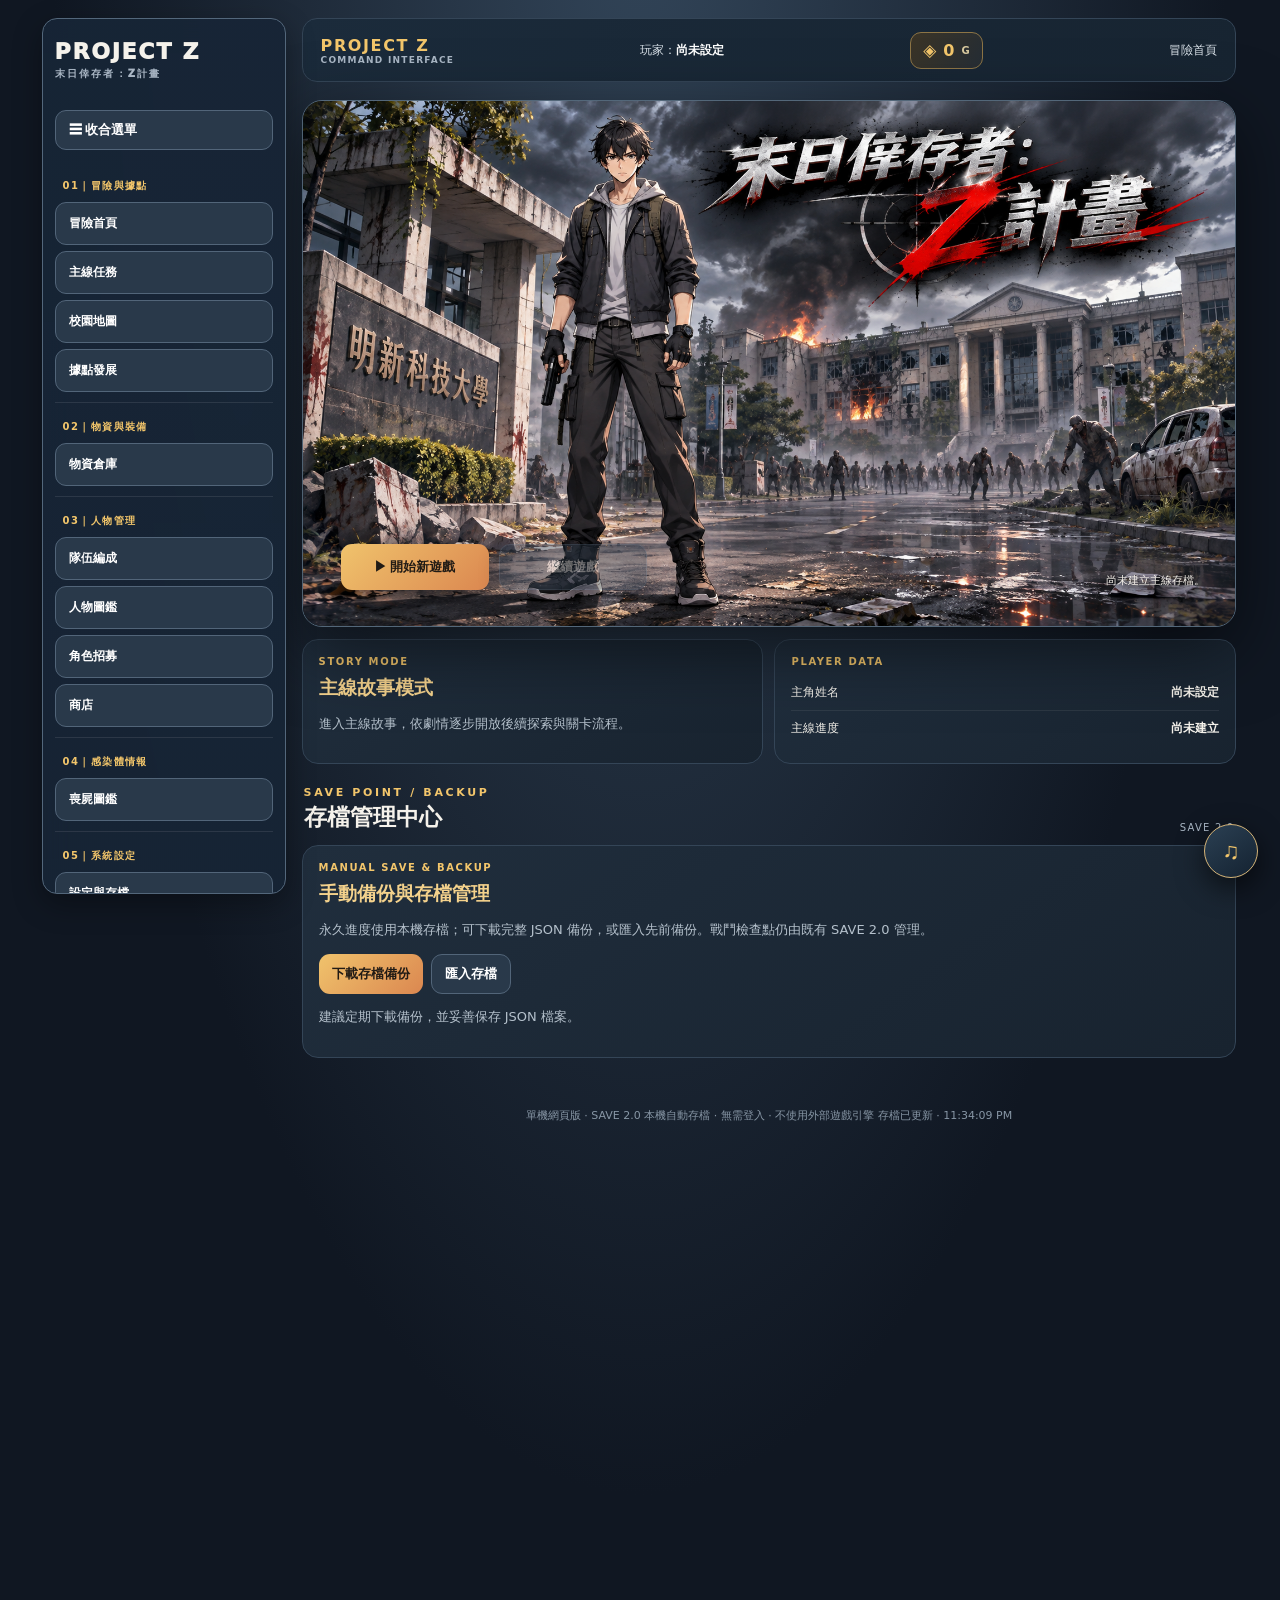
==== commit 8d189310: "Improve skill tier status alignment and remove redundant section heading" ====
--- a/test/index.html
+++ b/test/index.html
@@ -275,6 +275,26 @@
  .unifiedSkillTiers{gap:4px}
  .unifiedSkillTier{padding:6px 8px}
  .unifiedSkillUpgrade{gap:6px}
+}
+
+
+/* SKILL STATUS COLUMN LAYOUT — TEST BUILD */
+.unifiedSkillPanel{gap:9px}
+.unifiedSkillSummary{display:flex;align-items:center;justify-content:space-between;gap:12px}
+.unifiedSkillProgress{margin:1px 0 2px}
+.unifiedSkillTiers{gap:7px}
+.unifiedSkillTier{display:grid;grid-template-columns:minmax(0,1fr) 116px;align-items:center;column-gap:14px;padding:9px 12px}
+.unifiedSkillTierMain{min-width:0}
+.unifiedSkillTierHead{display:block;min-width:0}
+.unifiedSkillTierHead b{display:block;overflow-wrap:anywhere}
+.unifiedSkillTier p{margin:4px 0 0;line-height:1.45}
+.unifiedSkillStatus{display:flex;align-items:center;justify-content:center;justify-self:stretch;min-height:30px;padding:5px 8px;border:1px solid rgba(150,165,180,.28);border-radius:999px;background:rgba(120,135,150,.10);color:#aebbc8;font-size:11px;font-weight:600;white-space:nowrap;text-align:center}
+.unifiedSkillTier.unlocked .unifiedSkillStatus{border-color:rgba(94,190,145,.38);background:rgba(54,130,92,.14);color:#8bd5aa}
+.unifiedSkillTier.current .unifiedSkillStatus{border-color:rgba(231,189,112,.42);background:rgba(231,189,112,.12);color:#f1c66f}
+@media(max-width:600px){
+ .unifiedSkillTier{grid-template-columns:minmax(0,1fr) 102px;column-gap:8px;padding:8px 9px}
+ .unifiedSkillStatus{font-size:10px;padding:4px 6px}
+ .unifiedSkillTier p{font-size:12px}
 }
 
 </style><script>
@@ -751,10 +771,10 @@
  ];
  const c=configs[i];if(!c)return '<section class="archiveSkillPanel"><p>目前沒有可顯示的專屬技能。</p></section>';
  const level=Math.max(0,Math.min(5,Number(c.level)||0));
- const tierHtml=c.tiers.map((t,n)=>'<article class="unifiedSkillTier '+(level>=n+1?'unlocked':'locked')+(level===n+1?' current':'')+'"><div class="unifiedSkillTierHead"><b><span class="unifiedSkillLevel">Lv.'+(n+1)+'</span>｜'+t[0]+'</b><span>'+(level>=n+1?'已解鎖':'尚未解鎖')+'</span></div><p>'+t[1].replace(/\.$/,'。')+'</p></article>').join('');
+ const tierHtml=c.tiers.map((t,n)=>'<article class="unifiedSkillTier '+(level>=n+1?'unlocked':'locked')+(level===n+1?' current':'')+'"><div class="unifiedSkillTierMain"><div class="unifiedSkillTierHead"><b><span class="unifiedSkillLevel">Lv.'+(n+1)+'</span>｜'+t[0]+'</b></div><p>'+t[1].replace(/\.$/,'。')+'</p></div><span class="unifiedSkillStatus">'+(level>=n+1?'✓ 已套用':'尚未解鎖')+'</span></article>').join('');
  const requiredLevel=requiredCharacterLevelForSkill(level+1);
  let action=level>=5?'<p class="unifiedSkillNotice">已達最高技能階級 Lv.5。</p>':!c.owned?'<p class="unifiedSkillNotice">角色尚未取得；取得後即可培養專屬技能。</p>':c.roleLevel<requiredLevel?'<p class="unifiedSkillNotice">目前角色 Lv.'+c.roleLevel+'；技能升至 Lv.'+(level+1)+' 需要角色達到 Lv.'+requiredLevel+'。</p>':'<div class="unifiedSkillUpgrade"><span>下一階：Lv.'+(level+1)+' '+c.tiers[level][0]+'<small>角色需求 Lv.'+requiredLevel+'　·　升級費用 '+c.costs[level].toLocaleString('en-US')+' G</small></span><button class="btn primary" type="button" id="buyUnifiedSkillUpgrade" '+(profile.coins<c.costs[level]?'disabled':'')+'>升級技能</button></div>';
- return '<section class="archiveSkillPanel unifiedSkillPanel"><header class="unifiedSkillSummary"><div><h4>'+c.name+'</h4><p>角色 Lv.'+c.roleLevel+'　·　技能 Lv.'+level+'/5</p></div><strong class="unifiedSkillBadge">'+(level===5?'MAX':'階級 '+level+'/5')+'</strong></header><div class="unifiedSkillProgress" role="progressbar" aria-valuemin="0" aria-valuemax="5" aria-valuenow="'+level+'"><span style="width:'+(level*20)+'%"></span></div><h5>技能階級與實際效果</h5><div class="unifiedSkillTiers">'+tierHtml+'</div>'+action+'</section>';
+ return '<section class="archiveSkillPanel unifiedSkillPanel"><header class="unifiedSkillSummary"><div><h4>'+c.name+'</h4><p>角色 Lv.'+c.roleLevel+'　·　技能 Lv.'+level+'/5</p></div><strong class="unifiedSkillBadge">'+(level===5?'MAX':'階級 '+level+'/5')+'</strong></header><div class="unifiedSkillProgress" role="progressbar" aria-valuemin="0" aria-valuemax="5" aria-valuenow="'+level+'"><span style="width:'+(level*20)+'%"></span></div><div class="unifiedSkillTiers">'+tierHtml+'</div>'+action+'</section>';
 }
 let archiveProfileActiveIndex=null;
 function archiveSkillPanelFor(i){return renderUnifiedCharacterSkillPanel(i);}
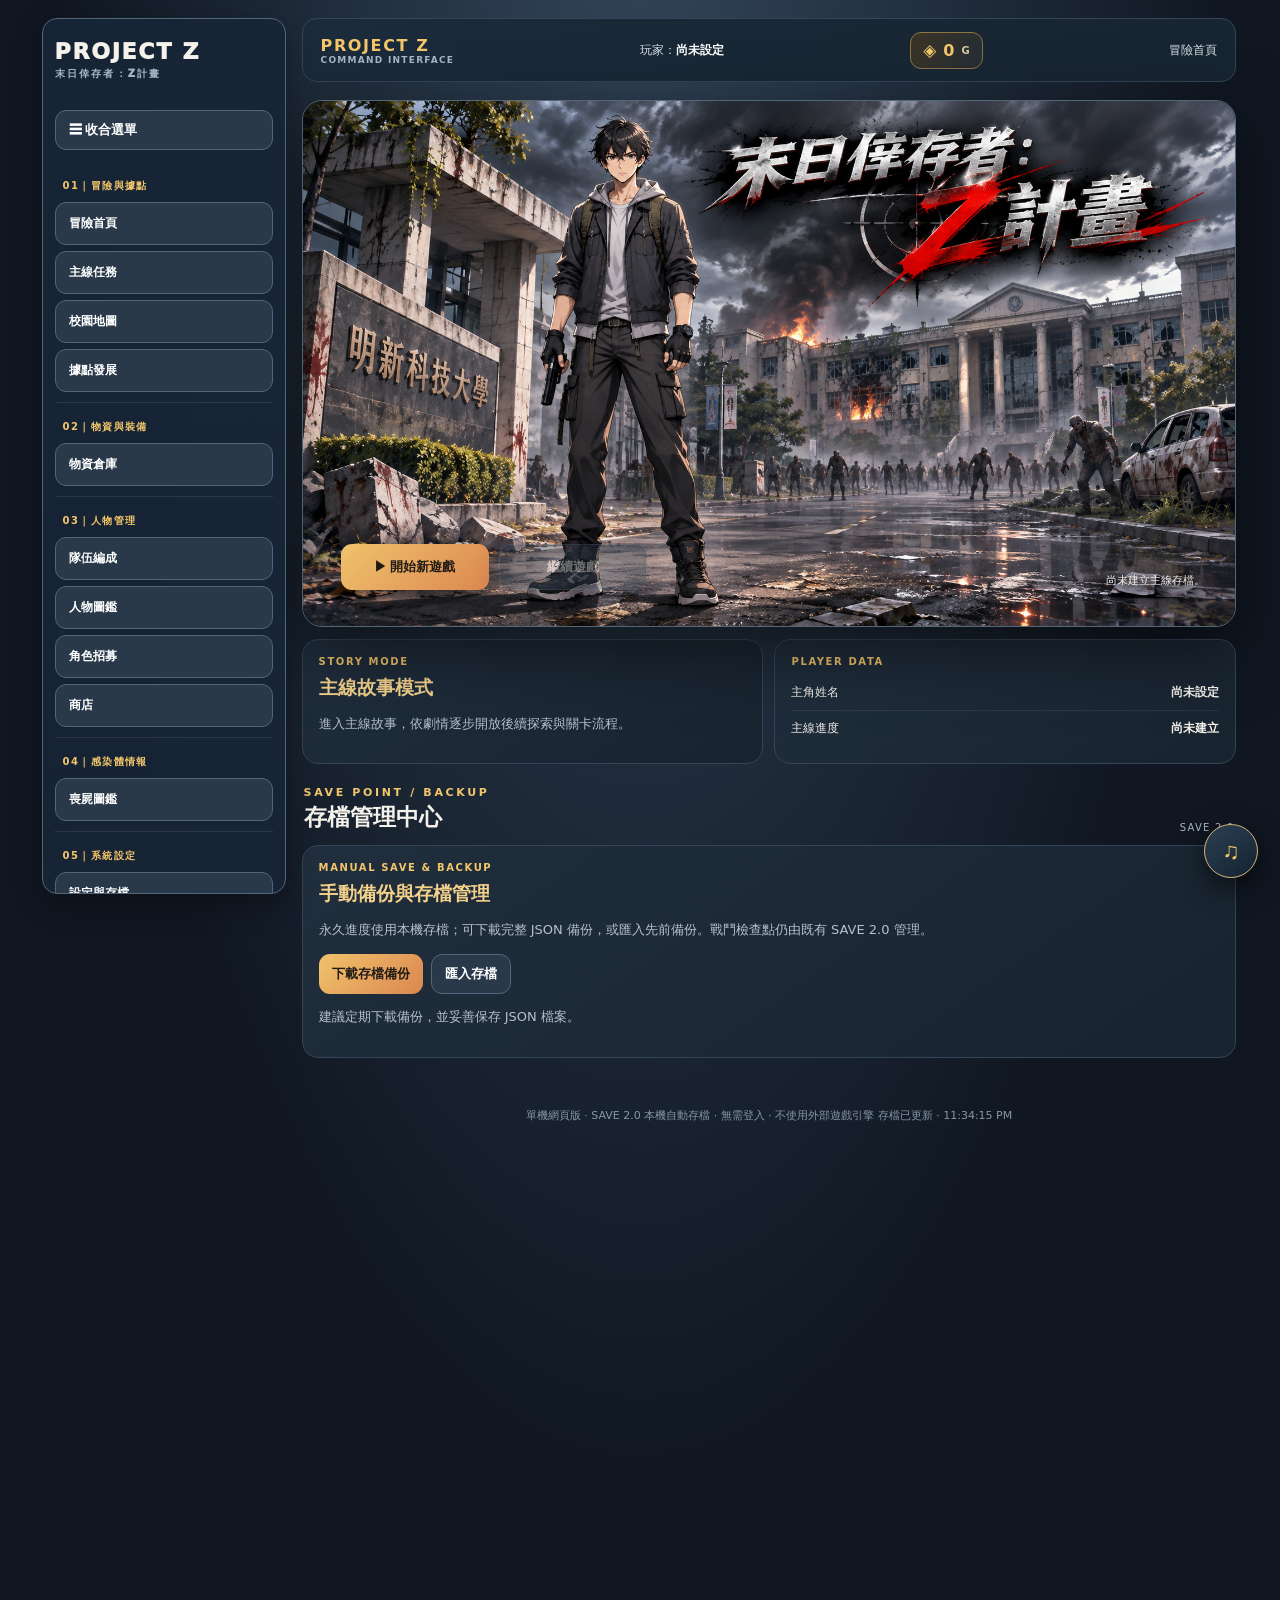
==== commit 3f9b9f25: "測試版｜整合戰鬥 HUD 優化至獨立測試遊戲頁" ====
--- a/test/index.html
+++ b/test/index.html
@@ -307,6 +307,18 @@
  key:index=>{const keys=[];for(let i=0;i<nativeStorage.length;i++){const key=nativeStorage.key(i);if(key&&key.startsWith(prefix))keys.push(key.slice(prefix.length));}return keys[index]??null;}
 };Object.defineProperty(store,'length',{get(){let count=0;for(let i=0;i<nativeStorage.length;i++){const key=nativeStorage.key(i);if(key&&key.startsWith(prefix))count++;}return count;}});Object.defineProperty(window,'localStorage',{configurable:true,value:store});})();
 </script>
+
+<style id="battle-hud-refinement">
+.battleRoster #members{display:grid;grid-template-columns:repeat(5,minmax(0,1fr));gap:7px;align-items:start}
+.battleRoster .unit{min-width:0;display:flex;flex-direction:column;align-items:center;justify-content:flex-start;gap:6px;margin:4px 0;padding:7px 3px;border:1px solid #405469;border-radius:11px;background:linear-gradient(160deg,#243647,#172431)}
+.battleRoster .portrait{width:100%;max-width:54px;height:58px;overflow:hidden;border-radius:9px;background:#344657}
+.battleRoster .portrait img{width:100%;height:100%;display:block;object-fit:cover;object-position:center top}
+.battleRoster .unitInfo{width:100%;min-width:0;text-align:center;font-size:11px;font-weight:800}
+.battleRoster .unitInfo small{display:block;color:#dce6ee;font-size:10px;white-space:nowrap}
+.battleRoster .unitInfo small.ammo-low{color:#ff9b78}
+.battleRoster .unitInfo small.ammo-empty{color:#ff6875}
+@media(max-width:760px){.battleRoster #members{grid-template-columns:repeat(5,minmax(0,1fr));gap:5px}.battleRoster .unit{padding:5px 2px}.battleRoster .portrait{max-width:48px;height:52px}}
+</style>
 </head><body><main class="app">
 <header class="top"><a class="logo" href="#" data-screen="home" aria-label="返回遊戲主介面">PROJECT Z <small>末日倖存者：Z計畫</small></a><button class="railToggle btn" id="railToggle" type="button" aria-label="收合導覽">☰ 收合選單</button><nav class="nav" aria-label="遊戲主選單"><div class="navGroup"><div class="navGroupTitle">01｜冒險與據點</div><button class="btn" data-screen="home">冒險首頁</button><button class="btn" data-screen="story">主線任務</button><button class="btn" data-screen="campusMap">校園地圖</button><button class="btn" data-screen="baseManagement">據點發展</button></div><div class="navGroup"><div class="navGroupTitle">02｜物資與裝備</div><button class="btn" data-screen="warehouse">物資倉庫</button></div><div class="navGroup"><div class="navGroupTitle">03｜人物管理</div><button class="btn" data-screen="team">隊伍編成</button><button class="btn" data-screen="archive">人物圖鑑</button><button class="btn" data-screen="recruitment">角色招募</button><button class="btn" data-screen="shop">商店</button></div><div class="navGroup"><div class="navGroupTitle">04｜感染體情報</div><button class="btn" data-screen="zombieArchive">喪屍圖鑑</button></div><div class="navGroup"><div class="navGroupTitle">05｜系統設定</div><button class="btn" id="goSettings" type="button">設定與存檔</button></div></nav></header><div class="globalStatus"><span class="statusBrand">PROJECT Z <small>COMMAND INTERFACE</small></span><span class="globalPlayer">玩家：<b id="globalPlayerName">尚未設定</b></span><span class="globalGold" role="status" aria-live="polite" aria-label="目前遊戲金幣餘額"><span class="goldIcon" aria-hidden="true">◈</span><span id="globalGoldBalance">0</span><small>G</small></span><span class="globalContext" id="globalContext">主基地總覽</span></div>
 <section id="home" class="screen active">
@@ -372,7 +384,7 @@
 </div>
 <article class="card"><h3>招募紀錄</h3><div id="recruitHistory" class="log">尚無招募紀錄。</div></article>
 </section>
-<section id="battle" class="screen"><div class="hud"><span>任務：<b id="missionName">平凡的早晨</b></span><span>波次：<b id="wave">1/5</b></span><span>防護欄：<b id="base">100%</b></span><span>擊倒：<b id="kills">0</b></span><span>時間：<b id="clock">0:00</b></span><button class="btn" id="manualCheckpoint">儲存戰鬥點</button><button class="btn" id="speed">速度 1×</button><button class="btn" id="pause">Ⅱ 暫停</button></div><div class="battleGrid"><div class="arena"><canvas id="field" width="960" height="680"></canvas><div class="overlay" id="battleOverlay"><div class="dialog"><h2 id="overlayTitle">準備出擊</h2><p id="overlayText">主角已就位。點擊感染者指定目標，使用個人技能守住防線。</p><button class="btn primary" id="battleAction">開始戰鬥</button></div></div></div><aside class="side"><section class="panel roster"><h3 id="memberHeading">◆ 主角狀態</h3><div id="members"></div></section><section class="panel"><h3>◆ 戰術技能</h3><div class="skills"><button class="btn skill" id="heal">防線修復<small>修復防護欄 · Q</small></button><button class="btn skill" id="fire">燃燒彈<small>範圍傷害 · W</small></button><button class="btn skill" id="focus">專注射擊<small>攻速提升 · E</small></button><button class="btn skill" id="pierceUltimate">極限貫穿射擊<small>專屬技能 Lv.5 · T</small></button><button class="btn skill" id="linWeakpoint">弱點標記<small>林舒舒入隊後可用 · Y</small></button><button class="btn skill" id="linPrecision">精準點射<small>林舒舒入隊後可用 · U</small></button><button class="btn skill" id="linUltimate">全域狙察<small>專屬技能 Lv.5 · I</small></button><button class="btn skill" id="liuFreeze">極寒冰凍彈<small>劉牧晴專屬技能 · O</small></button><button class="btn skill" id="huPierce">虎牙穿透<small>胡凌霄專屬技能 · G</small></button><button class="btn skill" id="huRapid">疾風連射<small>胡凌霄專屬技能 · H</small></button><button class="btn skill" id="huHunt">獵影追擊<small>胡凌霄專屬技能 · J</small></button><button class="btn skill" id="huUltimate">虎嘯彈幕<small>胡凌霄終極技能 · K</small></button><button class="btn skill" id="tuMark">月影標記<small>涂月柔 · Z</small></button><button class="btn skill" id="tuRapid">兔躍速射<small>涂月柔 · X</small></button><button class="btn skill" id="tuPierce">破甲兔彈<small>月兔彈4發 · C</small></button><button class="btn skill" id="tuHunt">月影追獵<small>月兔彈8發 · V</small></button><button class="btn skill" id="reload">主角換彈<small>快速補充 · R</small></button></div></section><section class="panel"><h3>◆ 戰況紀錄</h3><div class="log" id="log">等待隊長下令……</div></section></aside></div></section>
+<section id="battle" class="screen"><div class="hud"><span>任務：<b id="missionName">平凡的早晨</b></span><span>波次：<b id="wave">1/5</b></span><span>防護欄：<b id="base">100%</b></span><span>擊倒：<b id="kills">0</b></span><span>時間：<b id="clock">0:00</b></span><button class="btn" id="manualCheckpoint">儲存戰鬥點</button><button class="btn" id="speed">速度 1×</button><button class="btn" id="pause">Ⅱ 暫停</button></div><div class="battleGrid"><div class="arena"><canvas id="field" width="960" height="680"></canvas><div class="overlay" id="battleOverlay"><div class="dialog"><h2 id="overlayTitle">準備出擊</h2><p id="overlayText">主角已就位。點擊感染者指定目標，使用個人技能守住防線。</p><button class="btn primary" id="battleAction">開始戰鬥</button></div></div></div><aside class="side"><section class="panel roster battleRoster"><h3 id="memberHeading">◆ 主角狀態</h3><div id="members"></div></section><section class="panel"><h3>◆ 戰術技能</h3><div class="skills"><button class="btn skill" id="heal">防線修復<small>修復防護欄 · Q</small></button><button class="btn skill" id="fire">燃燒彈<small>範圍傷害 · W</small></button><button class="btn skill" id="focus">專注射擊<small>攻速提升 · E</small></button><button class="btn skill" id="pierceUltimate">極限貫穿射擊<small>專屬技能 Lv.5 · T</small></button><button class="btn skill" id="linWeakpoint">弱點標記<small>林舒舒入隊後可用 · Y</small></button><button class="btn skill" id="linPrecision">精準點射<small>林舒舒入隊後可用 · U</small></button><button class="btn skill" id="linUltimate">全域狙察<small>專屬技能 Lv.5 · I</small></button><button class="btn skill" id="liuFreeze">極寒冰凍彈<small>劉牧晴專屬技能 · O</small></button><button class="btn skill" id="huPierce">虎牙穿透<small>胡凌霄專屬技能 · G</small></button><button class="btn skill" id="huRapid">疾風連射<small>胡凌霄專屬技能 · H</small></button><button class="btn skill" id="huHunt">獵影追擊<small>胡凌霄專屬技能 · J</small></button><button class="btn skill" id="huUltimate">虎嘯彈幕<small>胡凌霄終極技能 · K</small></button><button class="btn skill" id="tuMark">月影標記<small>涂月柔 · Z</small></button><button class="btn skill" id="tuRapid">兔躍速射<small>涂月柔 · X</small></button><button class="btn skill" id="tuPierce">破甲兔彈<small>月兔彈4發 · C</small></button><button class="btn skill" id="tuHunt">月影追獵<small>月兔彈8發 · V</small></button><button class="btn skill" id="reload">主角換彈<small>快速補充 · R</small></button></div></section><section class="panel"><h3>◆ 戰況紀錄</h3><div class="log" id="log">等待隊長下令……</div></section></aside></div></section>
 <div class="footer">單機網頁版 · SAVE 2.0 本機自動存檔 · 無需登入 · 不使用外部遊戲引擎 <span id="saveStatus" aria-live="polite">存檔系統初始化中</span></div></main><aside class="bgmDock" id="bgmDock" aria-label="音樂播放器"><button class="bgmDockToggle" id="bgmDockToggle" type="button" aria-label="展開音樂播放器" aria-expanded="false" title="音樂播放器">♫</button><div class="bgmControl" id="bgmControl" role="region" aria-label="背景音樂播放器"><div class="bgmNow"><button class="bgmDockClose" id="bgmDockClose" type="button" aria-label="收合音樂播放器">×</button><span class="bgmEyebrow">NOW PLAYING</span><strong id="bgmTrackTitle">鼓動の証明</strong><small id="bgmMode" class="bgmMode">主基地</small></div><div class="bgmTransport"><button id="bgmShuffle" type="button" aria-label="隨機播放" aria-pressed="false" title="隨機播放">⤨</button><button id="bgmPrev" type="button" aria-label="上一首" title="上一首">|◀</button><button id="bgmToggle" type="button" aria-label="播放音樂">▶ 播放</button><button id="bgmNext" type="button" aria-label="下一首" title="下一首">▶|</button><button id="bgmRepeat" type="button" aria-label="循環模式：播放清單循環" aria-pressed="true" title="切換循環模式">🔁</button></div><div class="bgmTimeline"><span id="bgmCurrentTime">0:00</span><input id="bgmSeek" type="range" min="0" max="1000" value="0" step="1" aria-label="歌曲播放進度"><span id="bgmDuration">0:00</span></div><div class="bgmOptions"><label for="bgmTrackSelect">播放清單</label><select id="bgmTrackSelect" aria-label="選擇背景音樂"><option value="japanese">鼓動の証明</option><option value="breach">Take the Breach</option><option value="lastclass">最後一堂課</option><option value="lastletter">最後一封未寄出的信</option><option value="dawn">越過末日的黎明</option><option value="hands">天亮之前，別放開手</option></select><label for="bgmVolume">音量</label><input id="bgmVolume" type="range" min="0" max="100" value="42" aria-label="背景音樂音量"></div></div></aside>
 <div id="newGameDialog" role="dialog" aria-modal="true" aria-labelledby="newGameTitle"><div class="newGameBox"><div class="panelEyebrow">NEW GAME · PLAYER SETUP</div><h2 id="newGameTitle">建立新遊戲</h2><p>請輸入主角姓名。建立新主線資料不會自動刪除既有 SAVE 2.0 戰鬥存檔。</p><label for="newGamePlayerName">主角姓名（必填）</label><input id="newGamePlayerName" type="text" maxlength="20" autocomplete="off" placeholder="請輸入主角姓名"><p id="newGameWarning" aria-live="polite">故事章節：第一話｜遊戲模式：主線故事模式</p><div class="newGameActions"><button class="btn" id="cancelNewGame" type="button">取消</button><button class="btn primary" id="confirmNewGame" type="button">確認設定並開始</button></div></div></div><div id="piercingSkillDialog" class="skillDialog" hidden></div><div id="missionDetailDialog" class="missionDetailDialog" hidden><section class="missionDetailWindow" role="dialog" aria-modal="true" aria-labelledby="missionDetailTitle"><div class="missionDetailTop"><div><small>PROJECT Z · MISSION BRIEFING</small><h2 id="missionDetailTitle"></h2></div><button class="missionDetailClose" id="missionDetailClose" type="button" aria-label="關閉任務詳情">×</button></div><div id="missionDetailBody" class="missionDetailBody"></div><div id="missionDetailFacts" class="missionDetailFacts"></div><div class="missionDetailActions"><button class="btn" id="missionDetailBack" type="button">返回任務列表</button><button class="btn primary" id="missionDetailStart" type="button">進入關卡</button></div></section></div><script>
 (()=>{'use strict';
@@ -872,7 +884,7 @@
 function hasTuYuerou(){return !!(profile&&Array.isArray(profile.ownedCharacters)&&profile.ownedCharacters.includes('tu-yuerou'));}
 function syncTuYuerouRoster(){const owned=hasTuYuerou()&&getSelectedCompanionIds().includes('tu-yuerou');if(owned&&!roster.some(s=>s.id==='tu-yuerou'))roster.push({id:'tu-yuerou',name:'涂月柔',role:'高速精準射擊／月影狙擊',hp:108,damage:18,rate:.78,range:500,mag:18,color:'#d7bd86',x:850});if(!owned){const i=roster.findIndex(s=>s.id==='tu-yuerou');if(i>0)roster.splice(i,1);}}
 function getAvailableCompanionIds(){return ['lin-shuyu','liu-muqing','hu-lingxiao','tu-yuerou','dragon-yinqiu'].filter(id=>id==='lin-shuyu'?profile.storyCharacters.includes(id):profile.ownedCharacters.includes(id));}function getSelectedCompanionIds(){const a=getAvailableCompanionIds(),v=Array.isArray(profile.teamSelection)?profile.teamSelection:null;return (v===null?a.slice(0,4):v.filter(id=>a.includes(id))).slice(0,4);}function setTeamCompanion(id,checked){const a=getAvailableCompanionIds(),v=getSelectedCompanionIds();if(!a.includes(id))return;if(checked&&!v.includes(id)){if(v.length>=4){alert('隊伍最多五人（包含主角），請先移出一名夥伴。');renderTeam();return;}v.push(id);}else if(!checked){const n=v.indexOf(id);if(n>=0)v.splice(n,1);}profile.teamSelection=v;if(save()){syncCombatRoster();renderTeam();updateRoster();}}function syncDragonYinqiuRoster(){const owned=profile.ownedCharacters.includes('dragon-yinqiu')&&getSelectedCompanionIds().includes('dragon-yinqiu');if(owned&&!roster.some(s=>s.id==='dragon-yinqiu'))roster.push({id:'dragon-yinqiu',name:'龍吟秋',role:'情報分析／電子支援',hp:110,damage:12,rate:.72,range:460,mag:15,color:'#c6a15c',x:860});if(!owned){const i=roster.findIndex(s=>s.id==='dragon-yinqiu');if(i>0)roster.splice(i,1);}}function syncCombatRoster(){syncProtagonist();syncStoryRoster();syncSummonRoster();syncHuLingxiaoRoster();syncTuYuerouRoster();syncDragonYinqiuRoster();const n=roster.length;const positions=n===5?[100,290,480,670,860]:n===4?[150,370,590,810]:n===3?[300,480,660]:n===2?[420,545]:[480];roster.forEach((s,i)=>{s.x=positions[i]??480;});}
-function updateRoster(){syncCombatRoster();$('members').innerHTML=roster.map((s,i)=>'<div class="unit"><div class="portrait">'+(i===0?'主':s.id==='lin-shuyu'?'舒':s.id==='liu-muqing'?'牧':s.id==='hu-lingxiao'?'霄':s.id==='dragon-yinqiu'?'龍':'柔')+'</div><div class="unitInfo"><b>'+s.name+'</b><small>'+(i===0?'主角':s.role)+' · 彈藥 '+(ammo[i]??s.mag)+'/'+s.mag+'</small></div></div>').join('');$('memberHeading')&&($('memberHeading').textContent=roster.length>1?'◆ 作戰隊伍狀態':'◆ 主角狀態');}
+function updateRoster(){syncCombatRoster();const portraits={'player':'./人物圖鑑/主角.png','lin-shuyu':'./人物圖鑑/01-林舒妤.png','liu-muqing':'./人物圖鑑/02-劉牧晴.png','hu-lingxiao':'./人物圖鑑/胡凌霄-正面.png','tu-yuerou':'./人物圖鑑/涂月柔.png','dragon-yinqiu':'./人物圖鑑/05-龍吟秋.png'};$('members').innerHTML=roster.map((s,i)=>{const src=portraits[s.id]||s.portrait||portraits.player,remaining=Math.max(0,Number(ammo[i]??s.mag)||0),capacity=Math.max(1,Number(s.mag)||1),ammoClass=remaining===0?'ammo-empty':remaining/capacity<=.2?'ammo-low':'';return '<div class="unit" data-character-id="'+s.id+'"><div class="portrait"><img src="'+src+'" alt="隊員頭像"></div><div class="unitInfo"><small class="'+ammoClass+'">彈藥 '+remaining+'/'+capacity+'</small></div></div>';}).join('');$('memberHeading')&&($('memberHeading').textContent='◆ 作戰隊伍狀態');}
 function hud(){$('wave').textContent=wave+'/'+wavePlan().length;$('base').textContent=Math.ceil(base)+'%';$('kills').textContent=kills;$('clock').textContent=Math.floor(time/60)+':'+String(Math.floor(time%60)).padStart(2,'0');$('pause').textContent=paused?'▶ 繼續':'Ⅱ 暫停';[['heal','防線修復','Q'],['fire','燃燒彈','W'],['focus','專注射擊','E']].forEach(([id,label,key])=>{let b=$(id),cd=skillCD[id]||0;b.disabled=!running||paused||ended||cd>0;b.innerHTML=label+'<small>'+(cd>0?'冷卻 '+cd.toFixed(1)+' 秒':'戰術技能 · '+key)+'</small>';});const lin=roster.find(s=>s.id==='lin-shuyu'),linReady=!!lin&&lin.hp>0;[['linWeakpoint','弱點標記','Y','linWeakpoint'],['linPrecision','精準點射','U','linPrecision'],['linUltimate','全域狙察','I','linUltimate']].forEach(([id,label,key,cdKey])=>{const b=$(id);if(!b)return;const cd=skillCD[cdKey]||0,skillLevel=profile.linShuyuSkillLevel||0,enabled=linReady&&(id==='linPrecision'?skillLevel>=4:skillLevel>=1)&&(id!=='linUltimate'||(skillLevel>=5));b.disabled=!running||paused||ended||!enabled||cd>0;b.innerHTML=label+'<small>'+(cd>0?'冷卻 '+cd.toFixed(1)+' 秒':!linReady?'需要林舒舒加入且存活':id==='linUltimate'&&!enabled?'需要專屬技能Lv.5':id==='linPrecision'&&skillLevel<4?'需要專屬技能Lv.4':'林舒舒專屬技能 · '+key)+'</small>';});const ultimate=$('pierceUltimate');if(ultimate){const cd=skillCD.pierceUltimate||0,ready=(profile.piercingSkillLevel||0)>=5;ultimate.disabled=!running||paused||ended||!ready||cd>0;ultimate.innerHTML='極限貫穿射擊<small>'+(cd>0?'冷卻 '+cd.toFixed(1)+' 秒':ready?'強化直線貫穿 · T':'需要專屬技能Lv.5')+'</small>';}const liu=roster.find(s=>s.id==='liu-muqing'),liuReady=!!liu&&liu.hp>0,liuLevel=profile.liuMuqingSkillLevel||0,liuCD=skillCD.liuFreeze||0,liuButton=$('liuFreeze');if(liuButton){const enabled=liuReady&&liuLevel>=1;liuButton.disabled=!running||paused||ended||!enabled||liuCD>0;liuButton.innerHTML='極寒冰凍彈<small>'+(liuMuqingFreezeActive>0?'啟動中 '+liuMuqingFreezeActive.toFixed(1)+' 秒':liuCD>0?'冷卻 '+liuCD.toFixed(1)+' 秒':!liuReady?'需要召喚劉牧晴並加入隊伍':liuLevel<1?'需要解鎖技能 Lv.1':'冰凍彈模式 · O')+'</small>';}const hu=roster.find(s=>s.id==='hu-lingxiao'&&s.hp>0),huAmmo=Number(profile.inventory.huToothAmmo)||0,huSkillLevel=profile.huLingxiaoSkillLevel||0;[['huPierce','虎牙穿透','G','huPierce'],['huRapid','疾風連射','H','huRapid'],['huHunt','獵影追擊','J','huHunt'],['huUltimate','虎嘯彈幕','K','huUltimate']].forEach(([id,label,key,ck])=>{const b=$(id);if(!b)return;const cd=skillCD[ck]||0,need=ck==='huPierce'?huAmmo<6:ck==='huUltimate'?huRage<100:false,requiredLevel={huPierce:2,huRapid:3,huHunt:4,huUltimate:5}[ck]||1,unlocked=huSkillLevel>=requiredLevel&&true;b.disabled=!running||paused||ended||!hu||!unlocked||cd>0||need;b.innerHTML=label+'<small>'+(cd>0?'冷卻 '+cd.toFixed(1)+' 秒':!hu?'需要胡凌霄加入且存活':huSkillLevel<requiredLevel?'需要技能 Lv.'+requiredLevel:ck==='huPierce'?'穿透彈 '+huAmmo+' 發 · G':ck==='huUltimate'?'怒氣 '+Math.floor(huRage)+' / 100 · K':'胡凌霄專屬技能 · '+key)+'</small>';});[['tuMark','月影標記','Z',2,'tuMark'],['tuRapid','兔躍速射','X',3,'tuRapid'],['tuPierce','破甲兔彈','C',4,'tuPierce'],['tuHunt','月影追獵','V',5,'tuHunt']].forEach(([id,label,key,required,ck])=>{const b=$(id);if(!b)return;const cd=skillCD[ck]||0,ammo=Number(profile.inventory.tuMoonAmmo)||0,need=ck==='tuPierce'?ammo<4:ck==='tuHunt'?ammo<8:false,member=roster.find(s=>s.id==='tu-yuerou'&&s.hp>0),lv=profile.tuYuerouSkillLevel||0;b.disabled=!running||paused||ended||!member||lv<required||cd>0||need;b.innerHTML=label+'<small>'+(cd>0?'冷卻 '+cd.toFixed(1)+' 秒':!member?'需要涂月柔加入且存活':lv<required?'需要技能 Lv.'+required:need?'月兔彈 '+ammo+' 發不足': '涂月柔專屬技能 · '+key)+'</small>';});$('reload').disabled=!running||paused||ended;}
 function spawnZ(type){if(type==='boss')setBgmMode('boss');let k=mainMissions[mission].enemy,cfg={normal:[38,39,23,'#849879'],runner:[26,75,17,'#c7a36e'],armored:[105,22,48,'#71828c'],special:[85,48,34,'#9b80b8'],boss:[900,14,120,'#a45e73']}[type];let hp=cfg[0]*k;const normalSprite=type==='normal'&&mission>=0&&mission<=15?(Math.random()<.5?normalZombieMaleSprite:normalZombieFemaleSprite):null;const specialSprite=type==='special'?(Math.random()<.5?specialZombieFemaleSprite:specialZombieMaleSprite):null;const enemySprite=type==='boss'?bossTyrantSprite:type==='special'?specialSprite:type==='armored'?armoredGuardSprite:type==='runner'&&((mission>=1&&mission<=9)||(mission>=11&&mission<=15))?runnerFemaleSprite:normalSprite;const codexId=type==='normal'?(normalSprite===normalZombieMaleSprite?'normalMale':normalSprite===normalZombieFemaleSprite?'normalFemale':null):type==='runner'?'runnerFemale':type==='armored'?'armoredGuard':type==='special'?(specialSprite===specialZombieMaleSprite?'specialMale':'specialFemale'):type==='boss'?'tyrantBoss':null;zombies.push({x:35+Math.random()*(W-70),y:-35,hp,max:hp,spd:cfg[1],dmg:cfg[2]*k,color:cfg[3],r:type==='boss'?39:type==='armored'?23:type==='special'?20:17,type,sprite:enemySprite,codexId,hit:0,attack:0,phase:1,frozenUntil:0,slowUntil:0,slowFactor:1});}
 const zombieArchiveEntries=[{id:'normalMale',name:'普通喪屍・男學生',type:'普通型',reward:20,hp:38,speed:39,damage:23,image:'../喪屍資料夾/普通喪屍-男學生.png',desc:'校園男性學生感染體，行動模式與一般感染者相同。'},{id:'normalFemale',name:'普通喪屍・女學生',type:'普通型',reward:20,hp:38,speed:39,damage:23,image:'../喪屍資料夾/普通喪屍-女學生.png',desc:'校園女性學生感染體，行動模式與一般感染者相同。'},{id:'runnerFemale',name:'快速喪屍・女學生',type:'快速型',reward:30,hp:26,speed:75,damage:17,image:'../喪屍資料夾/快速喪屍-女學生.png',desc:'以高速移動接近防線，威脅在於突進速度。'},{id:'armoredGuard',name:'裝甲喪屍・警衛',type:'裝甲型',reward:40,hp:105,speed:22,damage:48,image:'../喪屍資料夾/裝甲喪屍-警衛.png',desc:'身穿校園警衛制服的重裝感染體，生命值與攻擊力較高。'},{id:'specialMale',name:'特殊感染者・男學生',type:'特殊型',reward:60,hp:85,speed:48,damage:34,image:'../喪屍資料夾/特殊喪屍-重度變形男學生.png',desc:'男性學生重度變形感染體，具有更高威脅性。'},{id:'specialFemale',name:'特殊感染者・女學生',type:'特殊型',reward:60,hp:85,speed:48,damage:34,image:'../喪屍資料夾/特殊喪屍-重度變形女學生.png',desc:'女性學生重度變形感染體，具有更高威脅性。'},{id:'tyrantBoss',name:'Z-01 暴君型',type:'Boss',reward:150,hp:900,speed:14,damage:120,image:'../喪屍資料夾/暴君型.png',desc:'大型頭目感染體，擁有階段變化與高強度攻擊。'}];
@@ -941,7 +953,7 @@
 }
 function draw(){ctx.clearRect(0,0,W,H);ctx.fillStyle='#74766c';ctx.fillRect(0,0,W,H);ctx.fillStyle='#626962';ctx.fillRect(0,0,24,H);ctx.fillRect(W-24,0,24,H);for(let y=0;y<H;y+=150){ctx.fillStyle='#88877a';ctx.fillRect(25,y,W-50,2);ctx.fillStyle='#555f5d';ctx.fillRect(25,y+72,W-50,2);}for(let i=0;i<18;i++){ctx.fillStyle=i%2?'#9b9b89':'#59655e';ctx.beginPath();ctx.arc((i*91+38)%W,(i*139+60)%H,3+i%4,0,7);ctx.fill();}
 
-ctx.fillStyle='#242e36';ctx.fillRect(0,620,W,60);drawBarricade();const barX=174,barY=645,barW=690,barH=16,ratio=Math.max(0,Math.min(1,base/100)),barColor=base>69?'#35c77a':base>29?'#e8b44d':base>0?'#e45b5b':'#66717e';ctx.fillStyle='#fff';ctx.font='bold 16px system-ui';ctx.textBaseline='middle';ctx.fillText('防護欄',18,barY+barH/2);ctx.fillStyle='#101a24';ctx.fillRect(barX,barY,barW,barH);ctx.fillStyle=barColor;ctx.fillRect(barX,barY,barW*ratio,barH);ctx.strokeStyle=baseHitFlash>0?'#ff7777':'#8b9ba8';ctx.lineWidth=baseHitFlash>0?3:1;ctx.strokeRect(barX,barY,barW,barH);ctx.fillStyle='#fff';ctx.textAlign='right';ctx.font='bold 17px system-ui';ctx.fillText(Math.ceil(base)+'%',W-18,barY+barH/2);ctx.textAlign='left';if(baseHitFlash>0){ctx.fillStyle='rgba(255,65,65,'+(baseHitFlash/.24*.22)+')';ctx.fillRect(barX,barY,barW,barH);}ctx.textBaseline='alphabetic';zombies.forEach(z=>{const frozen=z.frozenUntil>time,slowed=z.slowUntil>time;ctx.save();ctx.translate(z.x,z.y+(frozen?0:Math.sin(time*7+z.x)*2));if(frozen){ctx.strokeStyle='#c8f6ff';ctx.lineWidth=4;ctx.shadowColor='#52d9ff';ctx.shadowBlur=15;ctx.beginPath();ctx.arc(0,0,z.r+12,0,Math.PI*2);ctx.stroke();ctx.lineWidth=2;for(let k=0;k<8;k++){const a=k*Math.PI/4;ctx.beginPath();ctx.moveTo(Math.cos(a)*(z.r+5),Math.sin(a)*(z.r+5));ctx.lineTo(Math.cos(a)*(z.r+21),Math.sin(a)*(z.r+21));ctx.stroke();}ctx.shadowBlur=0;}const zombieSpriteReady=z.sprite&&z.sprite.complete&&z.sprite.naturalWidth>0;let zombieBarY=-z.r-14;if(zombieSpriteReady){const spriteH=z.type==='boss'?210:z.type==='special'?136:z.type==='armored'?136:112,spriteW=spriteH*z.sprite.naturalWidth/z.sprite.naturalHeight;ctx.save();if(z.hit>0)ctx.globalAlpha=.72;ctx.drawImage(z.sprite,-spriteW/2,-spriteH+28,spriteW,spriteH);ctx.restore();zombieBarY=z.type==='boss'?-spriteH-18:-spriteH-14;}else{ctx.fillStyle=z.hit>0?'#fff':frozen?'#bdeeff':z.color;ctx.beginPath();ctx.ellipse(0,5,z.r*.7,z.r,0,0,7);ctx.fill();ctx.fillStyle=frozen?'#e8fbff':'#d9d1bf';ctx.beginPath();ctx.arc(0,-z.r*.55,z.r*.55,0,7);ctx.fill();ctx.fillStyle='#a52d3b';ctx.fillRect(-7,-z.r*.62,4,4);ctx.fillRect(4,-z.r*.62,4,4);ctx.strokeStyle=frozen?'#8beaff':'#393532';ctx.lineWidth=frozen?4:3;ctx.beginPath();ctx.moveTo(-8,8);ctx.lineTo(-z.r,22);ctx.moveTo(8,8);ctx.lineTo(z.r,22);ctx.stroke();}if(z.type!=='boss'){ctx.fillStyle='#26313a';ctx.fillRect(-z.r,zombieBarY,z.r*2,5);ctx.fillStyle='#80d69a';ctx.fillRect(-z.r,zombieBarY,z.r*2*Math.max(0,z.hp/z.max),5);}if(z===target){ctx.strokeStyle='#ffe28c';ctx.lineWidth=3;ctx.beginPath();ctx.arc(0,0,z.r+9,0,7);ctx.stroke();}if(frozen){ctx.fillStyle='#e8fbff';ctx.font='900 13px system-ui';ctx.textAlign='center';ctx.shadowColor='#2dcfff';ctx.shadowBlur=10;ctx.fillText('❄ 凍結中 '+Math.max(0,z.frozenUntil-time).toFixed(1)+'s',0,-z.r-26);ctx.shadowBlur=0;}else if(slowed){ctx.fillStyle='#a9edff';ctx.font='bold 12px system-ui';ctx.textAlign='center';ctx.fillText('減速中',0,-z.r-24);}ctx.restore();});bullets.forEach(b=>{ctx.save();ctx.shadowBlur=b.ice?18:0;ctx.shadowColor='#8cecff';ctx.strokeStyle=b.ice?'#8cecff':b.ultimate?'#e77cff':b.piercing?'#69d7e8':b.aoe?'#ffb34d':'#ffe6a0';ctx.lineWidth=b.ice?6:b.ultimate?7:b.piercing?4:b.aoe?5:3;ctx.beginPath();ctx.moveTo(b.x,b.y);ctx.lineTo(b.x-b.vx*.025,b.y-b.vy*.025);ctx.stroke();ctx.restore();});let bossUnit=zombies.find(z=>z.type==='boss');if(bossUnit){ctx.fillStyle='#101a24cc';ctx.fillRect(300,14,360,13);ctx.fillStyle='#e66b79';ctx.fillRect(302,16,356*Math.max(0,bossUnit.hp/bossUnit.max),9);ctx.fillStyle='#fff';ctx.font='bold 10px system-ui';ctx.textAlign='center';ctx.fillText('Z-01 暴君型 · '+Math.ceil(bossUnit.hp)+' HP',480,11);}roster.forEach((s,i)=>{ctx.save();ctx.translate(s.x,SQUAD_Y);if(s.hp<=0){ctx.globalAlpha=.62;ctx.rotate(-.12);ctx.fillStyle='#26313a';ctx.fillRect(-18,7,36,13);ctx.fillStyle=s.color;ctx.beginPath();ctx.arc(0,2,10,0,7);ctx.fill();ctx.fillStyle='#ff7b82';ctx.font='bold 10px system-ui';ctx.fillText('倒地',-12,39);ctx.restore();return;}let pulse=(Math.sin(time*5+i)*.5+.5);const activeSprite=s.id==='lin-shuyu'?linShuyuSprite:s.id==='liu-muqing'?liuMuqingSprite:s.id==='hu-lingxiao'?huLingxiaoSprite:s.id==='tu-yuerou'?tuYuerouSprite:s.id==='dragon-yinqiu'?dragonYinqiuSprite:protagonistSprite;if(activeSprite.complete&&activeSprite.naturalWidth>0){const spriteH=170,spriteW=spriteH*activeSprite.naturalWidth/activeSprite.naturalHeight;ctx.drawImage(activeSprite,-spriteW/2,-spriteH+12,spriteW,spriteH);}else{ctx.fillStyle='#17232c';ctx.beginPath();ctx.ellipse(0,25,18,7,0,0,7);ctx.fill();ctx.fillStyle='#273745';ctx.fillRect(-12,5,9,22);ctx.fillRect(3,5,9,22);ctx.fillStyle=s.color;ctx.beginPath();ctx.roundRect(-13,-1,26,28,7);ctx.fill();ctx.fillStyle='#d8c4ad';ctx.beginPath();ctx.arc(0,-13,12,0,7);ctx.fill();ctx.fillStyle='#3a2f35';ctx.beginPath();ctx.arc(0,-17,12,Math.PI,Math.PI*2);ctx.fill();ctx.fillRect(-11,-17,4,8);ctx.fillRect(7,-17,4,8);}ctx.fillStyle='#fff';ctx.font='bold 11px system-ui';ctx.textAlign='center';ctx.fillText(s.name,0,30);ctx.restore();});particles.forEach(p=>{ctx.globalAlpha=Math.max(0,p.life/.5);ctx.fillStyle=p.color;ctx.beginPath();ctx.arc(p.x,p.y,3,0,7);ctx.fill();ctx.globalAlpha=1;});numbers.forEach(n=>{ctx.fillStyle='#fff0a5';ctx.font='bold 17px system-ui';ctx.fillText(n.t,n.x,n.y);});if(paused){ctx.fillStyle='#07101bbd';ctx.fillRect(0,0,W,H);ctx.fillStyle='#fff';ctx.font='bold 40px system-ui';ctx.fillText('PAUSED',185,450);}}
+ctx.fillStyle='#202c36';ctx.fillRect(0,620,W,60);drawBarricade();const barX=144,barY=646,barW=672,barH=13,ratio=Math.max(0,Math.min(1,base/100)),barColor=base>69?'#35c77a':base>29?'#e8b44d':base>0?'#e45b5b':'#66717e';ctx.fillStyle='#101a24dd';ctx.fillRect(126,624,708,48);ctx.strokeStyle='#708293';ctx.lineWidth=1;ctx.strokeRect(126.5,624.5,707,47);ctx.textBaseline='middle';ctx.textAlign='left';ctx.fillStyle='#e8eef3';ctx.font='bold 14px system-ui';ctx.fillText('🛡 防護欄',barX,634);ctx.textAlign='right';ctx.fillStyle=barColor;ctx.font='bold 15px system-ui';ctx.fillText(Math.ceil(base)+'%',barX+barW,634);ctx.fillStyle='#101a24';ctx.fillRect(barX,barY,barW,barH);ctx.fillStyle=barColor;ctx.fillRect(barX,barY,barW*ratio,barH);ctx.strokeStyle=baseHitFlash>0?'#ff7777':'#8b9ba8';ctx.lineWidth=baseHitFlash>0?3:1;ctx.strokeRect(barX,barY,barW,barH);if(baseHitFlash>0){ctx.fillStyle='rgba(255,65,65,'+(baseHitFlash/.24*.22)+')';ctx.fillRect(barX,barY,barW,barH);}ctx.textAlign='left';ctx.textBaseline='alphabetic';zombies.forEach(z=>{const frozen=z.frozenUntil>time,slowed=z.slowUntil>time;ctx.save();ctx.translate(z.x,z.y+(frozen?0:Math.sin(time*7+z.x)*2));if(frozen){ctx.strokeStyle='#c8f6ff';ctx.lineWidth=4;ctx.shadowColor='#52d9ff';ctx.shadowBlur=15;ctx.beginPath();ctx.arc(0,0,z.r+12,0,Math.PI*2);ctx.stroke();ctx.lineWidth=2;for(let k=0;k<8;k++){const a=k*Math.PI/4;ctx.beginPath();ctx.moveTo(Math.cos(a)*(z.r+5),Math.sin(a)*(z.r+5));ctx.lineTo(Math.cos(a)*(z.r+21),Math.sin(a)*(z.r+21));ctx.stroke();}ctx.shadowBlur=0;}const zombieSpriteReady=z.sprite&&z.sprite.complete&&z.sprite.naturalWidth>0;let zombieBarY=-z.r-14;if(zombieSpriteReady){const spriteH=z.type==='boss'?210:z.type==='special'?136:z.type==='armored'?136:112,spriteW=spriteH*z.sprite.naturalWidth/z.sprite.naturalHeight;ctx.save();if(z.hit>0)ctx.globalAlpha=.72;ctx.drawImage(z.sprite,-spriteW/2,-spriteH+28,spriteW,spriteH);ctx.restore();zombieBarY=z.type==='boss'?-spriteH-18:-spriteH-14;}else{ctx.fillStyle=z.hit>0?'#fff':frozen?'#bdeeff':z.color;ctx.beginPath();ctx.ellipse(0,5,z.r*.7,z.r,0,0,7);ctx.fill();ctx.fillStyle=frozen?'#e8fbff':'#d9d1bf';ctx.beginPath();ctx.arc(0,-z.r*.55,z.r*.55,0,7);ctx.fill();ctx.fillStyle='#a52d3b';ctx.fillRect(-7,-z.r*.62,4,4);ctx.fillRect(4,-z.r*.62,4,4);ctx.strokeStyle=frozen?'#8beaff':'#393532';ctx.lineWidth=frozen?4:3;ctx.beginPath();ctx.moveTo(-8,8);ctx.lineTo(-z.r,22);ctx.moveTo(8,8);ctx.lineTo(z.r,22);ctx.stroke();}if(z.type!=='boss'){ctx.fillStyle='#26313a';ctx.fillRect(-z.r,zombieBarY,z.r*2,5);ctx.fillStyle='#80d69a';ctx.fillRect(-z.r,zombieBarY,z.r*2*Math.max(0,z.hp/z.max),5);}if(z===target){ctx.strokeStyle='#ffe28c';ctx.lineWidth=3;ctx.beginPath();ctx.arc(0,0,z.r+9,0,7);ctx.stroke();}if(frozen){ctx.fillStyle='#e8fbff';ctx.font='900 13px system-ui';ctx.textAlign='center';ctx.shadowColor='#2dcfff';ctx.shadowBlur=10;ctx.fillText('❄ 凍結中 '+Math.max(0,z.frozenUntil-time).toFixed(1)+'s',0,-z.r-26);ctx.shadowBlur=0;}else if(slowed){ctx.fillStyle='#a9edff';ctx.font='bold 12px system-ui';ctx.textAlign='center';ctx.fillText('減速中',0,-z.r-24);}ctx.restore();});bullets.forEach(b=>{ctx.save();ctx.shadowBlur=b.ice?18:0;ctx.shadowColor='#8cecff';ctx.strokeStyle=b.ice?'#8cecff':b.ultimate?'#e77cff':b.piercing?'#69d7e8':b.aoe?'#ffb34d':'#ffe6a0';ctx.lineWidth=b.ice?6:b.ultimate?7:b.piercing?4:b.aoe?5:3;ctx.beginPath();ctx.moveTo(b.x,b.y);ctx.lineTo(b.x-b.vx*.025,b.y-b.vy*.025);ctx.stroke();ctx.restore();});let bossUnit=zombies.find(z=>z.type==='boss');if(bossUnit){const bossRatio=Math.max(0,Math.min(1,bossUnit.hp/bossUnit.max));ctx.fillStyle='#101a24e8';ctx.fillRect(280,5,400,29);ctx.strokeStyle='#a96b76';ctx.lineWidth=1;ctx.strokeRect(280.5,5.5,399,28);ctx.fillStyle='#fff';ctx.font='bold 11px system-ui';ctx.textAlign='center';ctx.textBaseline='middle';ctx.fillText('Z-01 暴君型 · '+Math.ceil(bossUnit.hp)+' HP',480,11);ctx.fillStyle='#3b252c';ctx.fillRect(300,19,360,8);ctx.fillStyle='#e66b79';ctx.fillRect(300,19,360*bossRatio,8);ctx.strokeStyle='#f2b2b9';ctx.strokeRect(300,19,360,8);ctx.fillStyle='#fff';ctx.font='bold 9px system-ui';ctx.textAlign='right';ctx.fillText(Math.ceil(bossRatio*100)+'%',674,11);ctx.textAlign='left';ctx.textBaseline='alphabetic';}roster.forEach((s,i)=>{ctx.save();ctx.translate(s.x,SQUAD_Y);if(s.hp<=0){ctx.globalAlpha=.62;ctx.rotate(-.12);ctx.fillStyle='#26313a';ctx.fillRect(-18,7,36,13);ctx.fillStyle=s.color;ctx.beginPath();ctx.arc(0,2,10,0,7);ctx.fill();ctx.fillStyle='#ff7b82';ctx.font='bold 10px system-ui';ctx.fillText('倒地',-12,39);ctx.restore();return;}let pulse=(Math.sin(time*5+i)*.5+.5);const activeSprite=s.id==='lin-shuyu'?linShuyuSprite:s.id==='liu-muqing'?liuMuqingSprite:s.id==='hu-lingxiao'?huLingxiaoSprite:s.id==='tu-yuerou'?tuYuerouSprite:s.id==='dragon-yinqiu'?dragonYinqiuSprite:protagonistSprite;if(activeSprite.complete&&activeSprite.naturalWidth>0){const spriteH=170,spriteW=spriteH*activeSprite.naturalWidth/activeSprite.naturalHeight;ctx.drawImage(activeSprite,-spriteW/2,-spriteH+12,spriteW,spriteH);}else{ctx.fillStyle='#17232c';ctx.beginPath();ctx.ellipse(0,25,18,7,0,0,7);ctx.fill();ctx.fillStyle='#273745';ctx.fillRect(-12,5,9,22);ctx.fillRect(3,5,9,22);ctx.fillStyle=s.color;ctx.beginPath();ctx.roundRect(-13,-1,26,28,7);ctx.fill();ctx.fillStyle='#d8c4ad';ctx.beginPath();ctx.arc(0,-13,12,0,7);ctx.fill();ctx.fillStyle='#3a2f35';ctx.beginPath();ctx.arc(0,-17,12,Math.PI,Math.PI*2);ctx.fill();ctx.fillRect(-11,-17,4,8);ctx.fillRect(7,-17,4,8);}ctx.restore();});particles.forEach(p=>{ctx.globalAlpha=Math.max(0,p.life/.5);ctx.fillStyle=p.color;ctx.beginPath();ctx.arc(p.x,p.y,3,0,7);ctx.fill();ctx.globalAlpha=1;});numbers.forEach(n=>{const amount=Math.abs(Number(n.t)||0);ctx.save();ctx.font='900 '+(amount>=100?'20px':'17px')+' system-ui';ctx.textAlign='center';ctx.lineWidth=3;ctx.strokeStyle='#17212a';ctx.strokeText(n.t,n.x,n.y);ctx.fillStyle=amount>=100?'#ffd27a':'#fff0a5';ctx.shadowColor='rgba(0,0,0,.7)';ctx.shadowBlur=5;ctx.fillText(n.t,n.x,n.y);ctx.restore();});if(paused){ctx.fillStyle='#07101bbd';ctx.fillRect(0,0,W,H);ctx.fillStyle='#fff';ctx.font='bold 40px system-ui';ctx.fillText('PAUSED',185,450);}}
 function loop(t){let dt=Math.min(.04,(t-last)/1000||0);last=t;if(running&&!paused&&!ended)update(dt*speed);draw();requestAnimationFrame(loop);}
 function togglePause(){if(!running||ended)return;paused=!paused;hud();}
 document.querySelectorAll('[data-screen]').forEach(b=>b.onclick=()=>show(b.dataset.screen));$('goSettings').onclick=()=>{show('home');$('saveManagerCard').scrollIntoView({behavior:'smooth',block:'start'});};
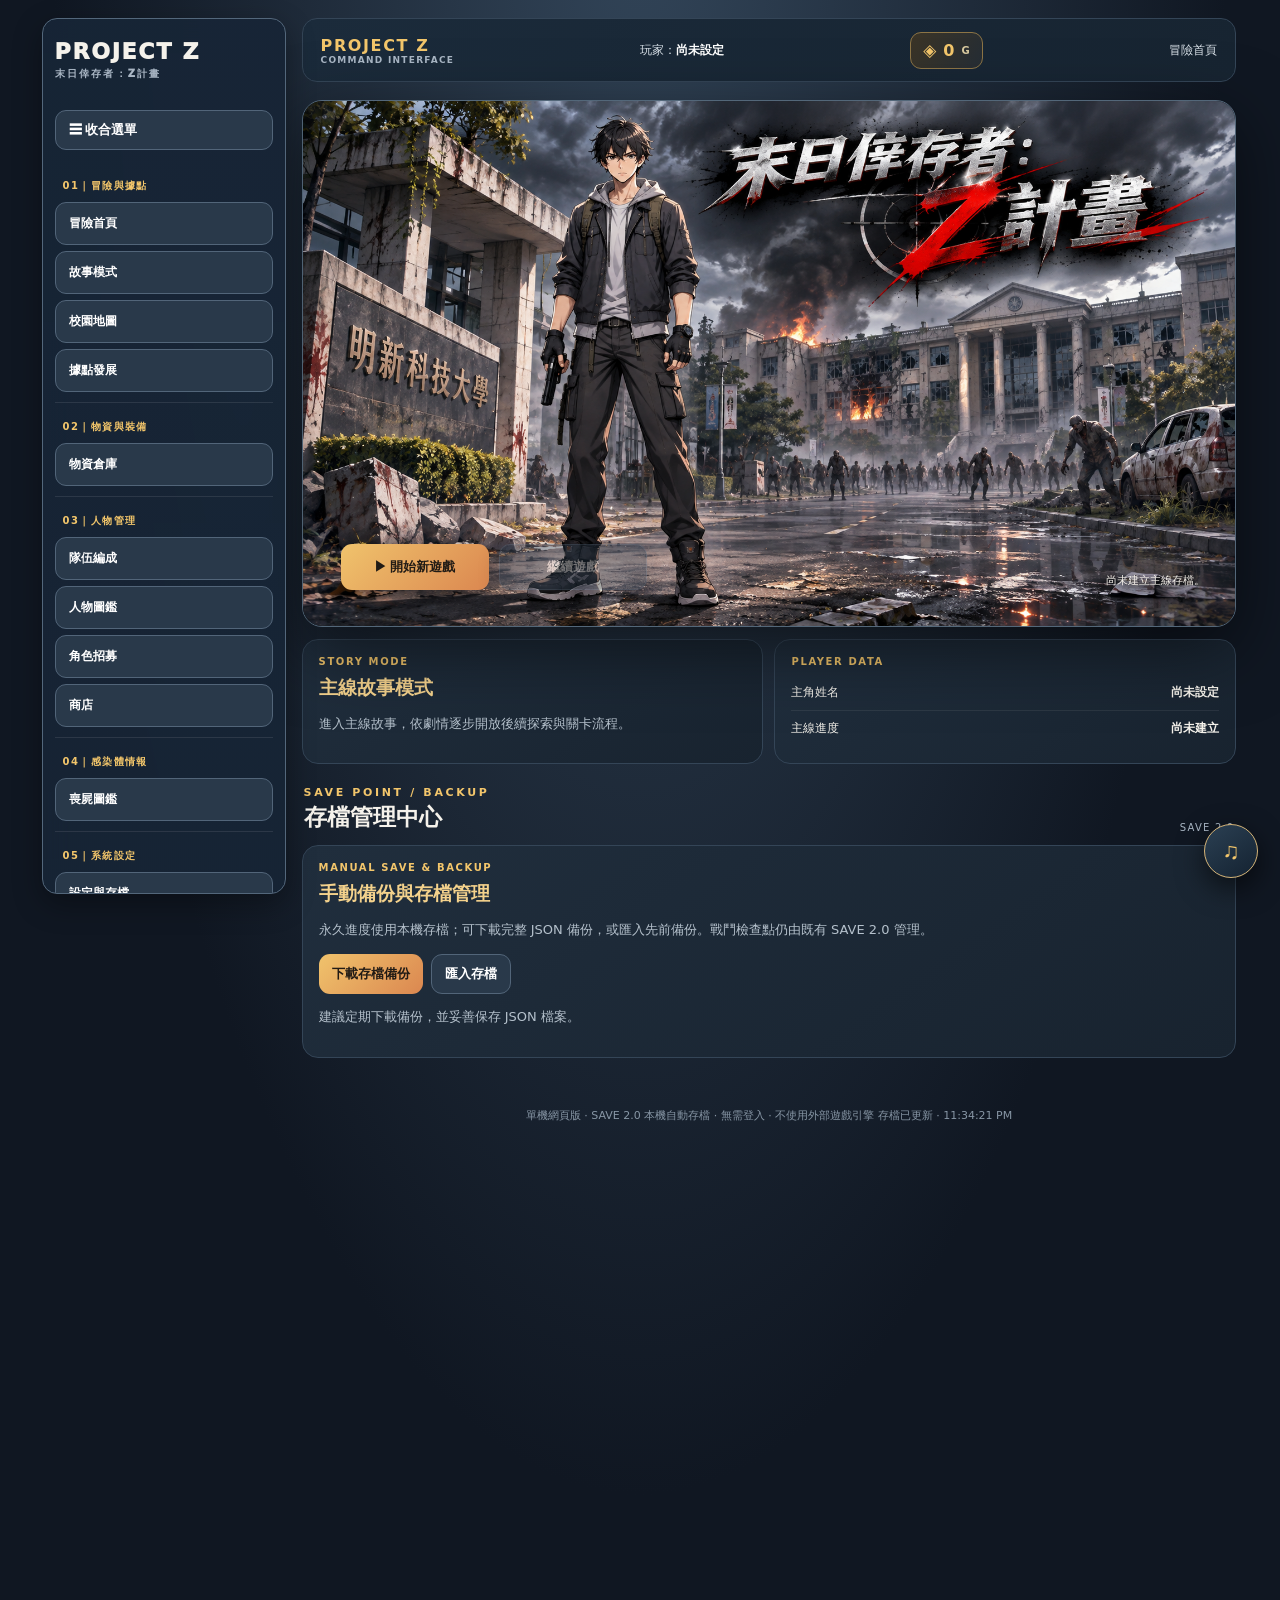
==== commit 89dd65fe: "測試版｜以最新正式遊戲為基底整合戰鬥 HUD 優化" ====
--- a/test/index.html
+++ b/test/index.html
@@ -1,5 +1,5 @@
 <!doctype html>
-<html lang="zh-Hant"><head><meta charset="utf-8"><meta name="viewport" content="width=device-width,initial-scale=1,maximum-scale=1,user-scalable=no"><meta name="theme-color" content="#101722"><title>末日倖存者：Z計畫｜正式版同步測試版</title>
+<html lang="zh-Hant"><head><meta charset="utf-8"><meta name="viewport" content="width=device-width,initial-scale=1,maximum-scale=1,user-scalable=no"><meta name="theme-color" content="#101722"><base href="../"><title>末日倖存者：Z計畫｜獨立測試版</title>
 <style>
 :root{--text:#f5f2eb}
 .top{position:sticky;top:0;z-index:100;padding:12px 14px;margin:0 -2px 16px;background:linear-gradient(180deg,#172536f5,#172536e8);border:1px solid #53677b;border-radius:15px;backdrop-filter:blur(14px);box-shadow:0 10px 30px #0005}
@@ -38,9 +38,9 @@
 .skillUpgradeAction{display:flex;align-items:center;justify-content:space-between;gap:12px;flex-wrap:wrap;margin-top:12px}
 .skillUpgradeAction .btn{min-width:170px}
 @media(max-width:560px){.skillProgress{grid-template-columns:repeat(2,minmax(0,1fr))}}
-.archiveGrid{display:grid;grid-template-columns:repeat(3,minmax(0,1fr));gap:12px}.zombieArchiveSummary{display:flex;justify-content:space-between;align-items:center;gap:18px;margin-bottom:14px}.zombieArchiveSummary h3{color:var(--gold);margin:0 0 6px}.zombieArchiveSummary p{color:var(--muted);font-size:12px;line-height:1.6;margin:0}.zombieArchiveStats{display:grid;grid-template-columns:repeat(4,minmax(64px,1fr));gap:8px}.zombieArchiveStats span{display:grid;gap:3px;padding:10px 12px;border:1px solid var(--line);border-radius:10px;background:#101c28;text-align:center}.zombieArchiveStats b{color:var(--gold);font-size:19px}.zombieArchiveStats small{color:var(--muted);font-size:10px}.zombieArchiveGrid{display:grid;grid-template-columns:repeat(3,minmax(0,1fr));gap:12px}.zombieArchiveCard{display:grid;grid-template-columns:118px minmax(0,1fr);gap:12px;align-items:center;min-height:166px;padding:12px;border:1px solid var(--line);border-radius:15px;background:linear-gradient(145deg,#202e3d,#18232f)}.zombieArchiveArt{height:142px;display:flex;align-items:center;justify-content:center;border-radius:10px;background:radial-gradient(ellipse at center,#43505a,#1b2734 72%);overflow:hidden}.zombieArchiveArt img{width:100%;height:100%;object-fit:contain;filter:drop-shadow(0 7px 9px #0008)}.zombieArchiveCard.locked .zombieArchiveArt img{filter:brightness(0)}.zombieArchiveInfo h3{margin:0 0 5px;color:#f3d28f;font-size:15px}.zombieArchiveInfo p{margin:5px 0;color:#b5c1cc;font-size:11px;line-height:1.55}.zombieArchiveInfo .archiveTag{margin:2px 0}.zombieArchiveReward{color:var(--gold);font-weight:850;font-size:12px}.zombieClaimBtn{margin-top:6px;padding:8px 12px;min-height:34px;font-size:12px;line-height:1.2;white-space:nowrap}.zombieArchiveCard.locked .zombieArchiveReward{color:#9aa8b5}@media(max-width:1050px){.zombieArchiveGrid{grid-template-columns:repeat(2,minmax(0,1fr))}.zombieArchiveSummary{align-items:flex-start;flex-direction:column}}@media(max-width:650px){.zombieArchiveGrid{grid-template-columns:1fr}.zombieArchiveCard{grid-template-columns:104px minmax(0,1fr)}.zombieArchiveStats{width:100%;grid-template-columns:repeat(4,minmax(0,1fr))}.zombieArchiveStats span{padding:8px 4px}}.archiveSlot{background:linear-gradient(145deg,#202e3d,#18232f);border:1px solid var(--line);border-radius:16px;padding:15px;min-height:160px}.archiveSlot h3{margin:0 0 8px;color:#f4d28c}.archiveSlot p{font-size:12px;color:#b5c1cc;line-height:1.6}.archiveIcon{width:58px;height:66px;border:1px solid #627488;border-radius:13px;background:linear-gradient(145deg,#344657,#1a2632);display:grid;place-items:center;font-size:26px;margin-bottom:10px}.archiveTools{display:grid;grid-template-columns:minmax(0,1fr) minmax(0,2fr);gap:12px;align-items:start}.archiveChoice{border:1px solid var(--line);border-radius:14px;padding:14px;background:#172330}.archiveChoice h3{color:var(--gold);margin:0 0 8px}.archiveChoice p{font-size:13px;line-height:1.65;color:#c1cbd5}.archiveChoice .btn{margin-top:8px}.archiveMeta{font-size:11px;color:var(--muted)}.archiveSlot.selected{border-color:var(--gold);box-shadow:0 0 0 1px #f3c66b44}.archiveTag{display:inline-block;padding:4px 8px;border-radius:8px;background:#ffffff12;color:#d8cba9;font-size:10px;margin:2px}@media(max-width:760px){.archiveGrid{grid-template-columns:repeat(2,minmax(0,1fr))}.archiveTools{grid-template-columns:1fr}}
-
-.storyIntro{display:grid;grid-template-columns:1.2fr .8fr;gap:12px;margin-bottom:14px}.storyPanel{background:linear-gradient(145deg,#202e3d,#18232f);border:1px solid var(--line);border-radius:16px;padding:16px}.storyPanel h3{margin:0 0 8px;color:#f4d28c}.storyPanel p{color:#b5c1cc;font-size:13px;line-height:1.7}.storyMap{display:grid;grid-template-columns:repeat(4,minmax(0,1fr));gap:9px}.storyArea{border:1px solid var(--line);border-radius:13px;padding:12px;background:#172330;min-height:105px}.storyArea b{display:block;color:#f4d28c;margin:5px 0}.storyArea small{color:var(--muted);line-height:1.5}.storyArea .areaState{font-size:10px;color:#9fc6df}.storyMissions{display:grid;grid-template-columns:repeat(2,minmax(0,1fr));gap:9px}.storyArea.selected{border-color:var(--gold);box-shadow:0 0 0 1px #f3c66b44}.storyMission.areaMatch{border-color:var(--gold);box-shadow:0 0 0 1px #f3c66b33}.storyMission button:disabled{opacity:.45;cursor:not-allowed}.storyMission{background:#172330;border:1px solid var(--line);border-radius:12px;padding:12px}.storyMission b{color:#f4d28c}.storyMission p{font-size:12px;color:#b5c1cc;line-height:1.6;margin:6px 0}.storyMission small{color:#9eacba}.storyMissionActions{display:flex;align-items:center;justify-content:space-between;gap:8px;flex-wrap:wrap;margin-top:10px}.missionMeta{display:block;color:#9fc6df;font-size:10px;margin:5px 0}.missionGroupHead{grid-column:1/-1;display:flex;align-items:center;justify-content:space-between;margin:8px 0 0;padding:9px 12px;border-left:3px solid var(--gold);background:#ffffff08;color:#f4d28c}.missionGroupHead small{color:var(--muted);font-size:10px}.missionSubGrid{grid-column:1/-1;display:grid;grid-template-columns:repeat(3,minmax(0,1fr));gap:10px}.missionSubGrid .card{min-width:0}.storyNote{border-left:3px solid var(--gold);padding:9px 12px;background:#ffffff08;color:#c4ced7;font-size:12px;line-height:1.7}.storyProgressBar{margin:0 0 12px;padding:12px 14px;border:1px solid var(--line);border-radius:12px;background:#172330}.storyProgressBar>div:first-child{display:flex;justify-content:space-between;gap:10px;color:#dce5ed;font-size:12px;margin-bottom:8px}.storyProgressBar span{color:var(--gold)}.storyProgressTrack{height:6px;border-radius:99px;background:#344557;overflow:hidden}.storyProgressTrack i{display:block;width:0;height:100%;background:linear-gradient(90deg,#d89b45,#f3d18a);border-radius:99px;transition:width .25s}.storyMission{display:flex;flex-direction:column;gap:8px;min-height:150px;padding:14px}.storyMissionHead{display:flex;align-items:center;justify-content:space-between;gap:8px}.storyMissionTitle{font-weight:800;color:#f4d28c}.storyMissionState{font-size:10px;color:#9fc6df;border:1px solid #52677b;border-radius:99px;padding:3px 8px;white-space:nowrap}.storyMissionState.done{color:#9de0b2;border-color:#47765b}.storyMissionSummary{font-size:12px;color:#c3ced8;line-height:1.5;margin:0}.storyMissionMeta{display:flex;justify-content:space-between;gap:8px;flex-wrap:wrap;color:#9eacba;font-size:10px}.storyMissionActions{display:flex;justify-content:space-between;align-items:center;gap:8px;margin-top:auto;padding-top:8px;border-top:1px solid #ffffff12}.storyMissionActions .btn{padding:8px 12px;font-size:12px}.missionDetailDialog{position:fixed;inset:0;z-index:10020;display:grid;place-items:center;padding:18px;background:#050a10d9;backdrop-filter:blur(8px)}.missionDetailDialog[hidden]{display:none}.missionDetailWindow{width:min(680px,96vw);max-height:min(82vh,760px);overflow:auto;border:1px solid #596e82;border-radius:18px;background:linear-gradient(145deg,#202e3d,#111b27);box-shadow:0 24px 90px #000b;padding:clamp(18px,3vw,28px)}.missionDetailTop{display:flex;align-items:flex-start;justify-content:space-between;gap:12px}.missionDetailTop small{color:var(--gold);font-size:10px;letter-spacing:.12em}.missionDetailTop h2{margin:6px 0 14px;font-size:clamp(21px,3vw,28px)}.missionDetailClose{border:1px solid #63778b;background:#ffffff10;color:#fff;border-radius:9px;width:34px;height:34px;font-size:20px;cursor:pointer}.missionDetailBody{color:#d0d9e1;font-size:13px;line-height:1.85;white-space:pre-line}.missionDetailFacts{display:grid;grid-template-columns:repeat(2,minmax(0,1fr));gap:8px;margin:16px 0}.missionDetailFact{border:1px solid #3b5064;border-radius:10px;padding:10px;background:#0c1620;color:#aebdca;font-size:11px}.missionDetailFact b{display:block;color:#f3c66b;margin-bottom:3px}.missionDetailActions{display:flex;justify-content:flex-end;gap:8px;flex-wrap:wrap;margin-top:18px}@media(max-width:760px){.storyMissionActions{align-items:center}.storyMissionActions .btn{width:auto;flex:1}.missionDetailFacts{grid-template-columns:1fr}.storyMission{min-height:0}}@media(max-width:900px){.missionSubGrid{grid-template-columns:repeat(2,minmax(0,1fr))}}@media(max-width:760px){.storyIntro{grid-template-columns:1fr}.storyMap{grid-template-columns:repeat(2,minmax(0,1fr))}.storyMissions{grid-template-columns:1fr}.missionSubGrid{grid-template-columns:1fr}.storyMissionActions{align-items:stretch}.storyMissionActions .btn{width:100%}}
+.archiveGrid{display:grid;grid-template-columns:repeat(3,minmax(0,1fr));gap:12px}.zombieArchiveSummary{display:flex;justify-content:space-between;align-items:center;gap:18px;margin-bottom:14px}.zombieArchiveSummary h3{color:var(--gold);margin:0 0 6px}.zombieArchiveSummary p{color:var(--muted);font-size:12px;line-height:1.6;margin:0}.zombieArchiveStats{display:grid;grid-template-columns:repeat(4,minmax(64px,1fr));gap:8px}.zombieArchiveStats span{display:grid;gap:3px;padding:10px 12px;border:1px solid var(--line);border-radius:10px;background:#101c28;text-align:center}.zombieArchiveStats b{color:var(--gold);font-size:19px}.zombieArchiveStats small{color:var(--muted);font-size:10px}.zombieArchiveTabs{display:flex;gap:8px;overflow-x:auto;padding:2px 1px 10px;margin-bottom:12px;scrollbar-width:thin}.zombieArchiveTab{flex:0 0 auto;border:1px solid var(--line);border-radius:10px;padding:9px 13px;background:#172330;color:#c1cbd5;font:inherit;font-size:12px;font-weight:750;cursor:pointer;white-space:nowrap}.zombieArchiveTab[aria-pressed="true"]{border-color:var(--gold);background:#d9a84e22;color:var(--gold)}.zombieArchiveGrid{display:grid;grid-template-columns:repeat(3,minmax(0,1fr));gap:12px}.zombieArchiveCard{display:grid;grid-template-columns:118px minmax(0,1fr);gap:12px;align-items:center;min-height:166px;padding:12px;border:1px solid var(--line);border-radius:15px;background:linear-gradient(145deg,#202e3d,#18232f)}.zombieArchiveArt{height:142px;display:flex;align-items:center;justify-content:center;border-radius:10px;background:radial-gradient(ellipse at center,#43505a,#1b2734 72%);overflow:hidden}.zombieArchiveArt img{width:100%;height:100%;object-fit:contain;filter:drop-shadow(0 7px 9px #0008)}.zombieArchiveCard.locked .zombieArchiveArt img{filter:brightness(0)}.zombieArchiveInfo h3{margin:0 0 5px;color:#f3d28f;font-size:15px}.zombieArchiveInfo p{margin:5px 0;color:#b5c1cc;font-size:11px;line-height:1.55}.zombieArchiveInfo .archiveTag{margin:2px 0}.zombieArchiveReward{color:var(--gold);font-weight:850;font-size:12px;display:flex;align-items:center;flex-wrap:wrap;column-gap:18px;row-gap:10px;margin-top:16px}.zombieClaimBtn{margin:0;padding:12px 20px;min-height:44px;font-size:12px;line-height:1.2;white-space:nowrap;flex:0 0 auto}.zombieArchiveCard.locked .zombieArchiveReward{color:#9aa8b5}@media(max-width:650px){.zombieArchiveReward{flex-direction:column;align-items:flex-start;row-gap:10px}.zombieClaimBtn{margin-top:0}}@media(max-width:1050px){.zombieArchiveGrid{grid-template-columns:repeat(2,minmax(0,1fr))}.zombieArchiveSummary{align-items:flex-start;flex-direction:column}}@media(max-width:650px){.zombieArchiveGrid{grid-template-columns:1fr}.zombieArchiveCard{grid-template-columns:104px minmax(0,1fr)}.zombieArchiveStats{width:100%;grid-template-columns:repeat(4,minmax(0,1fr))}.zombieArchiveStats span{padding:8px 4px}}.archiveSlot{background:linear-gradient(145deg,#202e3d,#18232f);border:1px solid var(--line);border-radius:16px;padding:15px;min-height:160px}.archiveSlot h3{margin:0 0 8px;color:#f4d28c}.archiveSlot p{font-size:12px;color:#b5c1cc;line-height:1.6}.archiveIcon{width:58px;height:66px;border:1px solid #627488;border-radius:13px;background:linear-gradient(145deg,#344657,#1a2632);display:grid;place-items:center;font-size:26px;margin-bottom:10px}.archiveTools{display:grid;grid-template-columns:minmax(0,1fr) minmax(0,2fr);gap:12px;align-items:start}.archiveChoice{border:1px solid var(--line);border-radius:14px;padding:14px;background:#172330}.archiveChoice h3{color:var(--gold);margin:0 0 8px}.archiveChoice p{font-size:13px;line-height:1.65;color:#c1cbd5}.archiveChoice .btn{margin-top:8px}.archiveMeta{font-size:11px;color:var(--muted)}.archiveSlot.selected{border-color:var(--gold);box-shadow:0 0 0 1px #f3c66b44}.archiveTag{display:inline-block;padding:4px 8px;border-radius:8px;background:#ffffff12;color:#d8cba9;font-size:10px;margin:2px}@media(max-width:760px){.archiveGrid{grid-template-columns:repeat(2,minmax(0,1fr))}.archiveTools{grid-template-columns:1fr}}
+
+.storyIntro{display:grid;grid-template-columns:1.2fr .8fr;gap:12px;margin-bottom:14px}.storyPanel{background:linear-gradient(145deg,#202e3d,#18232f);border:1px solid var(--line);border-radius:16px;padding:16px}.storyPanel h3{margin:0 0 8px;color:#f4d28c}.storyPanel p{color:#b5c1cc;font-size:13px;line-height:1.7}.storyMap{display:grid;grid-template-columns:repeat(4,minmax(0,1fr));gap:9px}.storyArea{border:1px solid var(--line);border-radius:13px;padding:12px;background:#172330;min-height:105px}.storyArea b{display:block;color:#f4d28c;margin:5px 0}.storyArea small{color:var(--muted);line-height:1.5}.storyArea .areaState{font-size:10px;color:#9fc6df}.storyMissions{display:grid;grid-template-columns:repeat(2,minmax(0,1fr));gap:9px}.storyArea.selected{border-color:var(--gold);box-shadow:0 0 0 1px #f3c66b44}.storyMission.areaMatch{border-color:var(--gold);box-shadow:0 0 0 1px #f3c66b33}.storyMission button:disabled{opacity:.45;cursor:not-allowed}.storyMission{background:#172330;border:1px solid var(--line);border-radius:12px;padding:12px}.storyMission b{color:#f4d28c}.storyMission p{font-size:12px;color:#b5c1cc;line-height:1.6;margin:6px 0}.storyMission small{color:#9eacba}.storyMissionActions{display:flex;align-items:center;justify-content:space-between;gap:8px;flex-wrap:wrap;margin-top:10px}.missionMeta{display:block;color:#9fc6df;font-size:10px;margin:5px 0}.missionGroupHead{grid-column:1/-1;display:flex;align-items:center;justify-content:space-between;margin:8px 0 0;padding:9px 12px;border-left:3px solid var(--gold);background:#ffffff08;color:#f4d28c}.missionGroupHead small{color:var(--muted);font-size:10px}.missionSubGrid{grid-column:1/-1;display:grid;grid-template-columns:repeat(3,minmax(0,1fr));gap:10px}.missionSubGrid .card{min-width:0}.storyNote{border-left:3px solid var(--gold);padding:9px 12px;background:#ffffff08;color:#c4ced7;font-size:12px;line-height:1.7}.storyProgressBar{margin:0 0 12px;padding:12px 14px;border:1px solid var(--line);border-radius:12px;background:#172330}.storyProgressBar>div:first-child{display:flex;justify-content:space-between;gap:10px;color:#dce5ed;font-size:12px;margin-bottom:8px}.storyProgressBar span{color:var(--gold)}.storyProgressTrack{height:6px;border-radius:99px;background:#344557;overflow:hidden}.storyProgressTrack i{display:block;width:0;height:100%;background:linear-gradient(90deg,#d89b45,#f3d18a);border-radius:99px;transition:width .25s}.storyMission{display:flex;flex-direction:column;gap:8px;min-height:150px;padding:14px}.storyMissionHead{display:flex;align-items:center;justify-content:space-between;gap:8px}.storyMissionTitle{font-weight:800;color:#f4d28c}.storyMissionState{font-size:10px;color:#9fc6df;border:1px solid #52677b;border-radius:99px;padding:3px 8px;white-space:nowrap}.storyMissionState.done{color:#9de0b2;border-color:#47765b}.storyMissionSummary{font-size:12px;color:#c3ced8;line-height:1.5;margin:0}.storyMissionMeta{display:flex;justify-content:space-between;gap:8px;flex-wrap:wrap;color:#9eacba;font-size:10px}.storyMissionActions{display:flex;justify-content:space-between;align-items:center;gap:8px;margin-top:auto;padding-top:8px;border-top:1px solid #ffffff12}.storyMissionActions .btn{padding:8px 12px;font-size:12px}.missionDetailDialog{position:fixed;inset:0;z-index:10020;display:grid;place-items:center;padding:18px;background:#050a10d9;backdrop-filter:blur(8px)}.missionDetailDialog[hidden]{display:none}.missionDetailWindow{width:min(680px,96vw);max-height:min(82vh,760px);overflow:auto;border:1px solid #596e82;border-radius:18px;background:linear-gradient(145deg,#202e3d,#111b27);box-shadow:0 24px 90px #000b;padding:clamp(18px,3vw,28px)}.missionDetailTop{display:flex;align-items:flex-start;justify-content:space-between;gap:12px}.missionDetailTop small{color:var(--gold);font-size:10px;letter-spacing:.12em}.missionDetailTop h2{margin:6px 0 14px;font-size:clamp(21px,3vw,28px)}.missionDetailClose{border:1px solid #63778b;background:#ffffff10;color:#fff;border-radius:9px;width:34px;height:34px;font-size:20px;cursor:pointer}.missionDetailBody{color:#d0d9e1;font-size:13px;line-height:1.85;white-space:pre-line}.missionDetailActions{display:flex;justify-content:flex-end;gap:8px;flex-wrap:wrap;margin-top:18px}@media(max-width:760px){.storyMissionActions{align-items:center}.storyMissionActions .btn{width:auto;flex:1}.storyMission{min-height:0}}@media(max-width:900px){.missionSubGrid{grid-template-columns:repeat(2,minmax(0,1fr))}}@media(max-width:760px){.storyIntro{grid-template-columns:1fr}.storyMap{grid-template-columns:repeat(2,minmax(0,1fr))}.storyMissions{grid-template-columns:1fr}.missionSubGrid{grid-template-columns:1fr}.storyMissionActions{align-items:stretch}.storyMissionActions .btn{width:100%}}
 
 .storyCutscene{position:fixed;inset:0;z-index:9999;background:radial-gradient(ellipse at 50% 35%,#26394b,#070d14 78%);display:flex;align-items:center;justify-content:center;padding:20px}.storyCutscene[hidden]{display:none}.storyCutsceneBox{width:min(760px,96vw);border:1px solid #718397;border-radius:20px;background:linear-gradient(145deg,#202f3e,#111b27);padding:clamp(22px,5vw,44px);box-shadow:0 25px 90px #000b}.storyCutsceneEyebrow{color:var(--gold);font-size:11px;letter-spacing:.2em;font-weight:900}.storyCutsceneBox h2{font-size:clamp(25px,4vw,38px);margin:12px 0}.storyCutsceneBox p{font-size:clamp(15px,2vw,18px);line-height:2;color:#d4dde5;min-height:100px;white-space:pre-line}.storyCutsceneFooter{display:flex;justify-content:space-between;align-items:center;gap:12px;flex-wrap:wrap;margin-top:22px}.storyCutsceneFooter small{color:#9eacba}
 /* PROJECT Z UI 1.0 · Fixed desktop rail and mobile bottom navigation */
@@ -247,38 +247,7 @@
 @media(min-width:761px) and (max-width:1050px){.homeCoverImage{aspect-ratio:16/9}.homeCoverActions .btn{min-width:130px}}
  .shopPurchaseRow{display:flex;align-items:center;gap:10px;flex-wrap:wrap;margin-top:12px}.shopPurchaseRow label{color:var(--muted);font-size:12px}.shopPurchaseRow select{min-width:110px;background:#29394a;color:#fff;padding:10px;border:1px solid #526579;border-radius:11px}
 \n.teamFormationIntro{display:flex;justify-content:space-between;align-items:center;gap:16px;padding:18px 20px;margin-bottom:12px;border:1px solid var(--line);border-radius:16px;background:linear-gradient(120deg,#243649,#182431)}.teamFormationIntro b{color:#f4d28c;font-size:17px}.teamFormationIntro p,.teamRosterHeading p{margin:5px 0 0;color:var(--muted);font-size:13px;line-height:1.6}.teamCount{font-size:28px;font-weight:800;color:#f4d28c;text-align:right;white-space:nowrap}.teamCount small{display:block;font-size:11px;color:var(--muted);font-weight:500}.teamSlots{display:grid;grid-template-columns:repeat(5,minmax(0,1fr));gap:10px;margin-bottom:22px}.teamSlot{min-width:0;min-height:104px;padding:12px 8px;border:1px solid var(--line);border-radius:14px;background:#1b2937;display:flex;flex-direction:column;align-items:center;justify-content:center;gap:6px;text-align:center}.teamSlot .portrait{width:42px;height:44px}.teamSlot.empty{border-style:dashed;color:var(--muted);background:#172330}.teamSlot strong{font-size:13px}.teamSlot small{font-size:11px;color:var(--muted)}.teamRosterHeading{display:flex;align-items:center;justify-content:space-between;gap:12px;margin:4px 0 12px}.teamRosterHeading h3,.teamResearchHeading h3{margin:0;color:#f4d28c}.teamCards{grid-template-columns:repeat(3,minmax(0,1fr))}.teamCharacterCard{display:flex;flex-direction:column;gap:8px}.teamCharacterCard .mission{margin-bottom:2px}.teamCharacterCard p{margin:0}.teamCharacterStatus{font-size:12px;font-weight:700;color:#f4d28c}.teamCharacterStatus.active{color:#8ed6a8}.teamCharacterStatus.locked{color:var(--muted)}.teamCharacterCard label{display:flex;align-items:center;gap:8px;margin-top:auto;padding-top:8px;font-size:13px;cursor:pointer}.teamCharacterCard input{width:17px;height:17px;accent-color:#d8ad5c}.teamCharacterCard input:disabled{cursor:not-allowed}.teamResearchHeading{display:flex;align-items:center;justify-content:space-between;margin:22px 0 10px}.teamResearchCard{max-width:520px}@media(max-width:900px){.teamCards{grid-template-columns:repeat(2,minmax(0,1fr))}}@media(max-width:600px){.teamSlots{grid-template-columns:repeat(5,minmax(58px,1fr));gap:5px}.teamSlot{padding:9px 3px;min-height:92px}.teamSlot strong{font-size:11px}.teamSlot small{font-size:9px}.teamCards{grid-template-columns:1fr}.teamFormationIntro{align-items:flex-start}.teamRosterHeading{align-items:flex-start;flex-direction:column}}\n
-/* TEST BUILD — COMPACT CHARACTER SKILL UI */
-.archiveSkillPanel{margin:0;padding:12px 14px}
-.archiveSkillPanel h4{margin:0 0 4px;font-size:16px;line-height:1.3}
-.archiveSkillPanel p{margin:3px 0;line-height:1.35}
-.unifiedSkillPanel{gap:6px}
-.unifiedSkillSummary h4{margin:0;font-size:16px}
-.unifiedSkillSummary p{margin:2px 0 0;font-size:12px;line-height:1.3}
-.unifiedSkillBadge{padding:4px 9px;font-size:11px}
-.unifiedSkillProgress{height:5px}
-.unifiedSkillPanel h5{margin:1px 0 0;font-size:12px;line-height:1.3}
-.unifiedSkillTiers{gap:5px}
-.unifiedSkillTier{padding:6px 9px;border-radius:8px}
-.unifiedSkillTierHead{gap:8px;font-size:12px;line-height:1.3}
-.unifiedSkillTierHead span{font-size:10px}
-.unifiedSkillTier p{margin:2px 0 0;font-size:12px;line-height:1.35}
-.unifiedSkillUpgrade{gap:8px;padding-top:6px}
-.unifiedSkillUpgrade span{font-size:12px;line-height:1.35}
-.unifiedSkillUpgrade small{margin-top:2px;font-size:10px}
-.unifiedSkillNotice{padding:7px 9px;font-size:11px;line-height:1.35}
-.archiveProfileTabs{gap:6px;margin:9px 0}
-.archiveProfileTabs .btn{padding:8px 10px}
-.archiveDetailInfo{gap:8px}
-@media(max-width:760px){
- .archiveSkillPanel{padding:10px}
- .unifiedSkillPanel{gap:5px}
- .unifiedSkillTiers{gap:4px}
- .unifiedSkillTier{padding:6px 8px}
- .unifiedSkillUpgrade{gap:6px}
-}
-
-
-/* SKILL STATUS COLUMN LAYOUT — TEST BUILD */
+/* FINAL SKILL UI: LEFT CONTENT + FIXED RIGHT STATUS COLUMN */
 .unifiedSkillPanel{gap:9px}
 .unifiedSkillSummary{display:flex;align-items:center;justify-content:space-between;gap:12px}
 .unifiedSkillProgress{margin:1px 0 2px}
@@ -287,7 +256,7 @@
 .unifiedSkillTierMain{min-width:0}
 .unifiedSkillTierHead{display:block;min-width:0}
 .unifiedSkillTierHead b{display:block;overflow-wrap:anywhere}
-.unifiedSkillTier p{margin:4px 0 0;line-height:1.45}
+.unifiedSkillTier p{margin:4px 0 0;color:#c5d0dc;font-size:13px;line-height:1.45}
 .unifiedSkillStatus{display:flex;align-items:center;justify-content:center;justify-self:stretch;min-height:30px;padding:5px 8px;border:1px solid rgba(150,165,180,.28);border-radius:999px;background:rgba(120,135,150,.10);color:#aebbc8;font-size:11px;font-weight:600;white-space:nowrap;text-align:center}
 .unifiedSkillTier.unlocked .unifiedSkillStatus{border-color:rgba(94,190,145,.38);background:rgba(54,130,92,.14);color:#8bd5aa}
 .unifiedSkillTier.current .unifiedSkillStatus{border-color:rgba(231,189,112,.42);background:rgba(231,189,112,.12);color:#f1c66f}
@@ -297,33 +266,115 @@
  .unifiedSkillTier p{font-size:12px}
 }
 
-</style><script>
-/* TEST-ONLY localStorage namespace; keeps test progress separate from formal saves. */
-(()=>{const nativeStorage=window.localStorage,prefix='projectZTest:';const store={
- getItem:key=>nativeStorage.getItem(prefix+key),
- setItem:(key,value)=>nativeStorage.setItem(prefix+key,String(value)),
- removeItem:key=>nativeStorage.removeItem(prefix+key),
- clear:()=>{for(let i=nativeStorage.length-1;i>=0;i--){const key=nativeStorage.key(i);if(key&&key.startsWith(prefix))nativeStorage.removeItem(key);}},
- key:index=>{const keys=[];for(let i=0;i<nativeStorage.length;i++){const key=nativeStorage.key(i);if(key&&key.startsWith(prefix))keys.push(key.slice(prefix.length));}return keys[index]??null;}
-};Object.defineProperty(store,'length',{get(){let count=0;for(let i=0;i<nativeStorage.length;i++){const key=nativeStorage.key(i);if(key&&key.startsWith(prefix))count++;}return count;}});Object.defineProperty(window,'localStorage',{configurable:true,value:store});})();
-</script>
-
+
+/* Approved combat interface integration: preserve existing gameplay logic and assets. */
+.battleGrid{display:grid!important;grid-template-columns:120px minmax(0,1fr);grid-template-rows:auto auto;column-gap:10px;row-gap:10px;align-items:start}
+.battleGrid>.battleArena{grid-column:2;grid-row:1;position:relative;width:100%;aspect-ratio:24/17;min-height:0;height:auto;overflow:hidden}
+.battleArena>canvas{width:100%;height:100%;display:block;touch-action:manipulation}
+.battleHud{display:contents!important}
+.battleHud .panel{position:relative;inset:auto;min-width:0;margin:0;background:rgba(20,32,45,.68);border:1px solid rgba(125,151,174,.48);border-radius:12px;padding:8px;box-shadow:0 4px 14px #0002;backdrop-filter:blur(8px)}
+.battleHud .battleRoster{grid-column:1;grid-row:1;align-self:stretch;width:120px;box-sizing:border-box}
+.battleHud .battleRoster h3{margin:0;font-size:12px}
+.battleHud .rosterToggle{display:flex;align-items:center;justify-content:space-between;width:100%;padding:2px 0;background:transparent;border:0;color:#f4d28c;font:inherit;font-size:12px;font-weight:800;text-align:left;cursor:pointer}
+.battleHud .rosterToggle span:last-child{font-size:10px;color:#b9c6d2}
+.battleHud #members{display:flex;flex-direction:column;gap:6px;max-height:calc(100vh - 190px);overflow-y:auto;overscroll-behavior:contain;margin-top:8px}
+.battleHud #members[hidden]{display:none!important}
+.battleHud .battleRoster .unit{display:flex;flex-direction:column;align-items:center;justify-content:center;gap:4px;margin:0;min-height:0;padding:5px 2px;border:1px solid rgba(130,153,174,.2);border-radius:8px;background:rgba(255,255,255,.035)}
+.battleHud .battleRoster .portrait{display:block;width:76px;height:76px;flex:0 0 76px;overflow:hidden;border:1px solid rgba(230,202,151,.75);border-radius:9px;background:#263747}
+.battleHud .battleRoster .portrait{width:76px;height:76px;flex:0 0 76px;overflow:hidden;box-sizing:border-box}
+/* Shared portrait framing for current and future roster characters. */
+.battleHud .battleRoster .portrait img{display:block;width:100%;height:100%;object-fit:cover;object-position:50% 0%;transform:scale(3.1);transform-origin:50% 0%}
+/* Dragon Yinqiu's source artwork places the face lower; shift only this portrait upward slightly. */
+/* Dragon Yinqiu: face-focused crop, about 13% closer than the shared roster crop. */
+/* Dragon Yinqiu: per-source crop aligned to the protagonist eye/head scale; retain full dragon hair ornament. */
+.battleHud #members .unit[data-character-id="dragon-yinqiu"] .portrait img{transform:translateY(-24px) scale(3.1);transform-origin:50% 0%}
+.battleHud .battleRoster .unitInfo{flex:none;min-width:0;font-size:11px;text-align:center}
+.battleHud .battleRoster .unitInfo small{display:block;color:#e0d4bc;font-size:10px;white-space:nowrap}
+.battleHud .battleRoster .unitInfo b{display:none}
+.battleHud .battleSkillsPanel{grid-column:2;grid-row:2;width:100%;box-sizing:border-box}
+.battleHud .battleSkillsPanel h3{margin:0 0 8px;font-size:13px}
+.battleHud .skills{display:grid;grid-template-columns:repeat(4,minmax(0,1fr));gap:8px}
+.battleHud .skill{min-height:58px;padding:9px 6px;font-size:12px;white-space:normal}
+.battleHud .skill small{font-size:10px}
+.battleHud #log{display:none!important}
+@media(max-width:760px){
+ .battleGrid{grid-template-columns:minmax(0,1fr);grid-template-rows:auto auto auto;row-gap:8px}
+ .battleGrid>.battleArena{grid-column:1;grid-row:1;aspect-ratio:24/17;min-height:0}
+ .battleHud .battleRoster{grid-column:1;grid-row:2;width:100%}
+ .battleHud #members{max-height:none;display:grid;grid-template-columns:repeat(5,minmax(0,1fr));gap:5px}
+ .battleHud .battleRoster .portrait{width:min(100%,76px);height:auto;aspect-ratio:1;flex-basis:auto}
+ .battleHud .battleSkillsPanel{grid-column:1;grid-row:3}
+ .battleHud .skills{grid-template-columns:repeat(2,minmax(0,1fr))}
+}
+@media(max-width:430px){
+ .battleHud #members{grid-template-columns:repeat(3,minmax(0,1fr))}
+ .battleHud .battleRoster .portrait{width:68px}
+}
+
+/* MOBILE MISSION TAP FIX · keep final desktop layout from overriding touch layout */
+@media(max-width:760px){
+ .app{display:block!important;width:100%!important;max-width:none!important;grid-template-columns:minmax(0,1fr)!important;gap:0!important;padding:9px 9px 100px!important}
+ .top{position:fixed!important;left:9px!important;right:9px!important;top:auto!important;bottom:8px!important;z-index:1000!important;display:block!important;width:auto!important;height:auto!important;max-height:30vh!important;min-height:0!important;overflow-x:auto!important;overflow-y:auto!important;padding:8px!important;margin:0!important}
+ .logo,.railToggle{display:none!important}
+ .nav{display:flex!important;flex-direction:row!important;flex-wrap:nowrap!important;align-items:center!important;justify-content:flex-start!important;width:100%!important;overflow-x:auto!important;overflow-y:hidden!important;gap:6px!important;overscroll-behavior-x:contain}
+ .navGroup{display:flex!important;flex:0 0 auto!important;flex-direction:row!important;align-items:center!important;gap:5px!important;padding:0!important;border:0!important}
+ .navGroupTitle{display:none!important}
+ .nav .btn{display:block!important;flex:0 0 auto!important;width:auto!important;min-height:42px!important;padding:10px!important;font-size:11px!important;text-align:center!important;white-space:nowrap!important;touch-action:manipulation}
+ .globalStatus,.footer{display:block;grid-column:auto;grid-row:auto;width:100%;min-width:0}
+ .screen{display:none!important;position:relative;z-index:1;width:100%;min-width:0}
+ .screen.active{display:block!important}
+ .storyMissions{grid-template-columns:minmax(0,1fr)!important}
+ .storyMission{position:relative;z-index:1;min-width:0}
+ .storyMissionActions{position:relative;z-index:2;display:flex!important;align-items:stretch!important;gap:9px!important}
+ .storyMissionActions .btn{position:relative;z-index:2;display:block!important;flex:1 1 100%!important;width:100%!important;min-width:0!important;min-height:46px!important;touch-action:manipulation!important;pointer-events:auto!important}
+ .missionDetailDialog{z-index:10020!important;padding:10px!important}
+ .missionDetailWindow{width:100%!important;max-height:88dvh!important;overflow:auto!important;overscroll-behavior:contain}
+}
+@media(max-width:430px){
+ .app{padding-left:7px!important;padding-right:7px!important}
+ .top{left:7px!important;right:7px!important}
+ .storyMissionActions{flex-direction:column!important}
+ .storyMissionActions .btn{flex:1 1 auto!important}
+}
+</style>
+<style id="mission-result-ui-polish">
+.resultDialog{width:min(100%,440px);max-width:440px;padding:24px 26px 22px;text-align:center}.resultEyebrow{margin:0 0 7px;color:#f3c66b;font-size:10px;font-weight:900;letter-spacing:.2em}.resultDialog h2{font-size:28px;margin:0 0 5px}.resultDialog>p#overlayText{margin:0 0 17px;color:#b9c6d2;font-size:13px;line-height:1.45}.resultReward{margin:0 0 12px;padding:14px 15px;border:1px solid #526579;border-radius:13px;background:linear-gradient(145deg,#26394a,#1b2937);text-align:left}.resultTotal{display:flex;align-items:center;justify-content:space-between;gap:12px;padding-bottom:11px;border-bottom:1px solid #ffffff20}.resultTotal span{color:#c6d1dc;font-size:12px}.resultTotal strong{color:#f3c66b;font-size:28px;font-variant-numeric:tabular-nums;white-space:nowrap}.resultBreakdown{display:grid;gap:7px;padding-top:10px}.resultBreakdown>div{display:flex;justify-content:space-between;gap:12px;color:#b9c6d2;font-size:12px}.resultBreakdown>div[hidden]{display:none!important}.resultBreakdown b{color:#f5f2eb;font-variant-numeric:tabular-nums}.resultStats{display:grid;grid-template-columns:1fr 1fr;gap:9px;margin:0 0 12px}.resultStats>div{display:flex;flex-direction:column;gap:4px;padding:10px;border-radius:10px;background:#263747;border:1px solid #40566b}.resultStats span{font-size:10px;color:#aebdca}.resultStats b{font-size:17px;color:#f5f2eb}.resultDialog .resultNotice,.resultDialog .resultStoryNote{margin:8px 0;padding:9px 11px;border-radius:9px;font-size:11px;line-height:1.5;text-align:left}.resultDialog .resultNotice{color:#ffd58a;background:#6b4a1d55;border:1px solid #a77b3b}.resultDialog .resultStoryNote{color:#bcd5eb;background:#29445b77;border:1px solid #45647f}.resultAction{width:100%;min-height:43px;margin-top:3px}@media(max-width:520px){.resultDialog{padding:19px 16px 16px}.resultDialog h2{font-size:25px}.resultTotal strong{font-size:25px}.resultStats b{font-size:15px}}
+
+.missionDetailStoryLabel{margin:2px 0 7px;color:#f3c66b;font-size:11px;font-weight:800;letter-spacing:.08em}.missionReplayChoice{position:fixed;inset:0;z-index:10040;display:grid;place-items:center;padding:18px;background:#050a10df;backdrop-filter:blur(8px)}.missionReplayWindow{width:min(420px,94vw);padding:23px;border:1px solid #596e82;border-radius:17px;background:linear-gradient(145deg,#202e3d,#111b27);box-shadow:0 24px 90px #000b;text-align:center}.missionReplayWindow h3{margin:0 0 8px;color:#f4d28c;font-size:21px}.missionReplayWindow p{margin:0 0 18px;color:#c3ced8;font-size:13px;line-height:1.7}.missionReplayActions{display:grid;grid-template-columns:1fr 1fr;gap:9px}.missionReplayActions button{min-height:43px}.missionReplayActions .replayWatch{background:linear-gradient(135deg,#e5b45d,#dc874b);color:#172333;border:0}.missionReplayActions .replaySkip{background:#2a3b4c;color:#edf3f8;border:1px solid #536a80}@media(max-width:480px){.missionReplayWindow{padding:19px 16px}.missionReplayActions{grid-template-columns:1fr}}
+</style><style id="tactical-skill-icon-ui">
+.battleTacticalSkills{position:absolute;z-index:5;top:14px;left:14px;display:flex;flex-direction:column;gap:10px;pointer-events:none}
+.tacticalSkill{width:68px;height:68px;flex:0 0 68px;padding:3px;border:0;border-radius:50%;display:grid;place-items:center;cursor:pointer;color:#fff;background:conic-gradient(#63d6a2 360deg,#526579 0deg);box-shadow:0 4px 14px #0008;pointer-events:auto;transition:filter .15s,transform .15s}
+.tacticalSkill:hover:not(:disabled){transform:scale(1.06);filter:brightness(1.13)}
+.tacticalSkill:focus-visible{outline:2px solid #fff;outline-offset:3px}
+.tacticalSkill:disabled{cursor:not-allowed;filter:saturate(.72)}
+.tacticalSkillCore{width:100%;height:100%;border-radius:50%;display:flex;flex-direction:column;align-items:center;justify-content:center;gap:0;background:linear-gradient(145deg,#263b4d,#142230);border:1px solid #ffffff30;text-shadow:0 1px 3px #000}
+.tacticalSkillIcon{font-size:30px;line-height:1.1}
+.tacticalSkill:disabled .tacticalSkillCore{background:linear-gradient(145deg,#303a43,#1c252d)}
+@media(max-width:760px){.battleTacticalSkills{top:9px;left:9px;gap:7px}.tacticalSkill{width:58px;height:58px;flex-basis:58px}.tacticalSkillIcon{font-size:26px}}
+
+.tacticalSkill{position:relative}
+.tacticalSkill[data-tip]::after{content:attr(data-tip);position:absolute;left:78px;top:50%;transform:translateY(-50%);width:220px;padding:9px 11px;border:1px solid #70869a;border-radius:9px;background:#101c28f2;color:#f4f7fa;font:12px/1.5 system-ui;text-align:left;white-space:normal;box-shadow:0 8px 24px #0009;opacity:0;visibility:hidden;pointer-events:none;z-index:30}
+.tacticalSkill:hover::after,.tacticalSkill:focus-visible::after,.tacticalSkill.tooltip-open::after{opacity:1;visibility:visible}
+@media(max-width:760px){.tacticalSkill[data-tip]::after{left:66px;width:min(190px,52vw);font-size:11px}}
+.tacticalTutorial{position:absolute;z-index:40;left:50%;top:50%;transform:translate(-50%,-50%);width:min(390px,calc(100% - 32px));padding:18px 20px;border:1px solid #8196aa;border-radius:14px;background:#101c28f5;color:#edf3f8;box-shadow:0 16px 48px #000b;font:13px/1.65 system-ui}
+.tacticalTutorial h3{margin:0 0 8px;color:#f3c66b;font-size:17px}.tacticalTutorial p{margin:6px 0}.tacticalTutorial button{margin-top:10px;width:100%;min-height:38px;border:0;border-radius:8px;background:#e4b45f;color:#172333;font-weight:800;cursor:pointer}
+</style>
 <style id="battle-hud-refinement">
-.battleRoster #members{display:grid;grid-template-columns:repeat(5,minmax(0,1fr));gap:7px;align-items:start}
-.battleRoster .unit{min-width:0;display:flex;flex-direction:column;align-items:center;justify-content:flex-start;gap:6px;margin:4px 0;padding:7px 3px;border:1px solid #405469;border-radius:11px;background:linear-gradient(160deg,#243647,#172431)}
-.battleRoster .portrait{width:100%;max-width:54px;height:58px;overflow:hidden;border-radius:9px;background:#344657}
-.battleRoster .portrait img{width:100%;height:100%;display:block;object-fit:cover;object-position:center top}
-.battleRoster .unitInfo{width:100%;min-width:0;text-align:center;font-size:11px;font-weight:800}
-.battleRoster .unitInfo small{display:block;color:#dce6ee;font-size:10px;white-space:nowrap}
-.battleRoster .unitInfo small.ammo-low{color:#ff9b78}
-.battleRoster .unitInfo small.ammo-empty{color:#ff6875}
-@media(max-width:760px){.battleRoster #members{grid-template-columns:repeat(5,minmax(0,1fr));gap:5px}.battleRoster .unit{padding:5px 2px}.battleRoster .portrait{max-width:48px;height:52px}}
+.battleHud #members{display:grid;grid-template-columns:repeat(5,minmax(0,1fr));gap:7px;align-items:start;max-height:none;overflow:visible}
+.battleHud .battleRoster .unit{min-width:0;display:flex;flex-direction:column;align-items:center;justify-content:flex-start;gap:6px;margin:4px 0;padding:7px 3px;border:1px solid #405469;border-radius:11px;background:linear-gradient(160deg,#243647,#172431)}
+.battleHud .battleRoster .portrait{width:100%;max-width:54px;height:58px;flex:0 0 58px;overflow:hidden;border-radius:9px;background:#344657}
+.battleHud .battleRoster .portrait img{width:100%;height:100%;display:block;object-fit:cover;object-position:center top}
+.battleHud .battleRoster .unitInfo{width:100%;min-width:0;text-align:center;font-size:11px;font-weight:800}
+.battleHud .battleRoster .unitInfo small{display:block;color:#dce6ee;font-size:10px;white-space:nowrap}
+.battleHud .battleRoster .unitInfo small.ammo-low{color:#ff9b78}
+.battleHud .battleRoster .unitInfo small.ammo-empty{color:#ff6875}
+@media(max-width:760px){.battleHud #members{grid-template-columns:repeat(5,minmax(0,1fr));gap:5px}.battleHud .battleRoster .unit{padding:5px 2px}.battleHud .battleRoster .portrait{max-width:48px;height:52px;flex-basis:52px}}
 </style>
 </head><body><main class="app">
-<header class="top"><a class="logo" href="#" data-screen="home" aria-label="返回遊戲主介面">PROJECT Z <small>末日倖存者：Z計畫</small></a><button class="railToggle btn" id="railToggle" type="button" aria-label="收合導覽">☰ 收合選單</button><nav class="nav" aria-label="遊戲主選單"><div class="navGroup"><div class="navGroupTitle">01｜冒險與據點</div><button class="btn" data-screen="home">冒險首頁</button><button class="btn" data-screen="story">主線任務</button><button class="btn" data-screen="campusMap">校園地圖</button><button class="btn" data-screen="baseManagement">據點發展</button></div><div class="navGroup"><div class="navGroupTitle">02｜物資與裝備</div><button class="btn" data-screen="warehouse">物資倉庫</button></div><div class="navGroup"><div class="navGroupTitle">03｜人物管理</div><button class="btn" data-screen="team">隊伍編成</button><button class="btn" data-screen="archive">人物圖鑑</button><button class="btn" data-screen="recruitment">角色招募</button><button class="btn" data-screen="shop">商店</button></div><div class="navGroup"><div class="navGroupTitle">04｜感染體情報</div><button class="btn" data-screen="zombieArchive">喪屍圖鑑</button></div><div class="navGroup"><div class="navGroupTitle">05｜系統設定</div><button class="btn" id="goSettings" type="button">設定與存檔</button></div></nav></header><div class="globalStatus"><span class="statusBrand">PROJECT Z <small>COMMAND INTERFACE</small></span><span class="globalPlayer">玩家：<b id="globalPlayerName">尚未設定</b></span><span class="globalGold" role="status" aria-live="polite" aria-label="目前遊戲金幣餘額"><span class="goldIcon" aria-hidden="true">◈</span><span id="globalGoldBalance">0</span><small>G</small></span><span class="globalContext" id="globalContext">主基地總覽</span></div>
+<header class="top"><a class="logo" href="#" data-screen="home" aria-label="返回遊戲主介面">PROJECT Z <small>末日倖存者：Z計畫</small></a><button class="railToggle btn" id="railToggle" type="button" aria-label="收合導覽">☰ 收合選單</button><nav class="nav" aria-label="遊戲主選單"><div class="navGroup"><div class="navGroupTitle">01｜冒險與據點</div><button class="btn" data-screen="home">冒險首頁</button><button class="btn" data-screen="story">故事模式</button><button class="btn" data-screen="campusMap">校園地圖</button><button class="btn" data-screen="baseManagement">據點發展</button></div><div class="navGroup"><div class="navGroupTitle">02｜物資與裝備</div><button class="btn" data-screen="warehouse">物資倉庫</button></div><div class="navGroup"><div class="navGroupTitle">03｜人物管理</div><button class="btn" data-screen="team">隊伍編成</button><button class="btn" data-screen="archive">人物圖鑑</button><button class="btn" data-screen="recruitment">角色招募</button><button class="btn" data-screen="shop">商店</button></div><div class="navGroup"><div class="navGroupTitle">04｜感染體情報</div><button class="btn" data-screen="zombieArchive">喪屍圖鑑</button></div><div class="navGroup"><div class="navGroupTitle">05｜系統設定</div><button class="btn" id="goSettings" type="button">設定與存檔</button></div></nav></header><div class="globalStatus"><span class="statusBrand">PROJECT Z <small>COMMAND INTERFACE</small></span><span class="globalPlayer">玩家：<b id="globalPlayerName">尚未設定</b></span><span class="globalGold" role="status" aria-live="polite" aria-label="目前遊戲金幣餘額"><span class="goldIcon" aria-hidden="true">◈</span><span id="globalGoldBalance">0</span><small>G</small></span><span class="globalContext" id="globalContext">主基地總覽</span></div>
 <section id="home" class="screen active">
 <div class="homeCoverFrame" aria-label="末日校園電影封面">
- <img class="homeCoverImage" src="../末日校園：Z計畫倖存者.png" alt="末日倖存者：Z計畫電影風格封面，主角置身於明新科技大學喪屍末日校園">
+ <img class="homeCoverImage" src="./末日校園：Z計畫倖存者.png" alt="末日倖存者：Z計畫電影風格封面，主角置身於明新科技大學喪屍末日校園">
  <div class="homeCoverActions">
   <button class="btn primary" id="startNewGame" type="button">▶ 開始新遊戲</button>
   <button class="btn secondaryAction" id="continueGame" type="button">繼續遊戲</button>
@@ -344,16 +395,16 @@
 <section id="warehouse" class="screen"><div class="sectionTitle"><h2>物資倉庫</h2><small>SUPPLY DEPOT</small></div><div class="cards"><article class="card"><h3>遊戲金幣</h3><p>目前持有：<b id="warehouseCoins">0</b> G</p></article><article class="card"><h3>武器強化</h3><p>目前等級：<b id="warehouseWeaponLv">0</b></p></article><article class="card"><h3>補給資料</h3><p>彈藥與戰鬥消耗品依既有戰鬥系統管理。</p></article></div><p class="notice">只顯示目前遊戲已有資料；未開發的物資欄位不會顯示虛構庫存。</p></section>
 
 <section id="story" class="screen">
-<div class="sectionTitle"><h2>第一話｜末日開始的那一天</h2><small>主線任務 · 16 關</small></div>
-<div class="storyProgressBar"><div><b>任務進度</b><span id="storyProgressText">已完成 0 / 16</span></div><div class="storyProgressTrack"><i id="storyProgressFill"></i></div></div>
+<div class="sectionTitle"><h2>第一話｜末日開始的那一天</h2><small>劇情關卡 · 16 關</small></div>
+<div class="storyProgressBar"><div><b>劇情進度</b><span id="storyProgressText">已完成 0 / 16</span></div><div class="storyProgressTrack"><i id="storyProgressFill"></i></div></div>
 <div class="storyMissions" id="storyMissionList"></div>
 </section>
 <section id="campusMap" class="screen">
 <div class="sectionTitle"><h2>明新混合校園地圖</h2><small>MINGHSIN UNIVERSITY × MINGHSIN HIGH SCHOOL · CONCEPT MAP</small></div>
-<article class="storyPanel campusMapIntro"><h3>校園配置說明</h3><p>本地圖為《末日倖存者：Z計畫》的虛構混合校園配置：明新科技大學與明新高中各有教學區，部分設施共用。高中部是後續重要區域，第一話暫不深入；校門方向暫時無法離開。</p><p>地圖用於查看十個區域的位置概念、建築用途及關聯主線任務。此頁不代表真實校園建築配置考證，也不代表自由移動或物資搜索功能已實裝。</p></article>
+<article class="storyPanel campusMapIntro"><h3>校園配置說明</h3><p>本地圖為《末日倖存者：Z計畫》的虛構混合校園配置：明新科技大學與明新高中各有教學區，部分設施共用。高中部是後續重要區域，第一話暫不深入；校門方向暫時無法離開。</p><p>地圖用於查看十個區域的位置概念、建築用途及故事發生場景。此頁不代表真實校園建築配置考證，也不代表自由移動或物資搜索功能已實裝。</p></article>
 <div class="campusPlan" id="campusPlan" aria-label="校園俯視配置示意圖"></div>
-<article class="storyPanel campusAreaDetail" id="campusAreaDetail"><h3>區域資訊</h3><p>選擇地圖上的區域，查看建築用途及對應主線任務。</p></article>
-<p class="storyNote">區域標示僅呈現故事中的位置關係與任務定位；目前尚未開放校園自由移動、區域探索及物資搜集玩法。</p>
+<article class="storyPanel campusAreaDetail" id="campusAreaDetail"><h3>區域資訊</h3><p>選擇地圖上的區域，查看建築用途及相關劇情關卡。</p></article>
+<p class="storyNote">區域標示僅呈現故事中的位置關係與場景定位；目前尚未開放校園自由移動、區域探索及物資搜集玩法。</p>
 </section>
 <section id="archive" class="screen">
  <div class="sectionTitle"><h2>人物圖鑑</h2><small>CHARACTER ARCHIVE / PROFILE</small></div>
@@ -361,7 +412,7 @@
  <div class="archiveGrid" id="archiveSlots"></div>
  
 </section>
-<section id="zombieArchive" class="screen"><div class="sectionTitle"><h2>喪屍圖鑑</h2><small>INFECTED DATABASE / CLASSIFIED FILES</small></div><article class="card zombieArchiveSummary"><div><h3>感染體調查紀錄</h3><p>首次遭遇感染體即可解鎖資料並領取一次性金幣獎勵。重複遭遇不會再次發放。</p></div><div class="zombieArchiveStats"><span><b id="zombieArchiveFound">0</b><small>已收錄</small></span><span><b id="zombieArchiveTotal">7</b><small>總種類</small></span><span><b id="zombieArchivePercent">0%</b><small>收集率</small></span><span><b id="zombieArchiveCoins">0</b><small>已領取 G</small></span></div></article><div class="zombieArchiveGrid" id="zombieArchiveGrid"></div><p class="notice" id="zombieArchiveNote">尚未遭遇的感染體將以剪影顯示。遭遇紀錄與金幣領取狀態會保存於目前遊戲存檔。</p></section>
+<section id="zombieArchive" class="screen"><div class="sectionTitle"><h2>喪屍圖鑑</h2><small>INFECTED DATABASE / CLASSIFIED FILES</small></div><article class="card zombieArchiveSummary"><div><h3>感染體調查紀錄</h3><p>首次遭遇感染體即可解鎖資料並領取一次性金幣獎勵。重複遭遇不會再次發放。</p></div><div class="zombieArchiveStats"><span><b id="zombieArchiveFound">0</b><small>已收錄</small></span><span><b id="zombieArchiveTotal">7</b><small>總種類</small></span><span><b id="zombieArchivePercent">0%</b><small>收集率</small></span><span><b id="zombieArchiveCoins">0</b><small>已領取 G</small></span></div></article><nav class="zombieArchiveTabs" id="zombieArchiveTabs" aria-label="感染體種類分類"></nav><div class="zombieArchiveGrid" id="zombieArchiveGrid"></div><p class="notice" id="zombieArchiveNote">尚未遭遇的感染體將以剪影顯示。遭遇紀錄與金幣領取狀態會保存於目前遊戲存檔。</p></section>
 <section id="shop" class="screen">
 <div class="sectionTitle"><h2>商店</h2><small>SUPPLY STORE</small></div>
 <div class="cards" style="margin-bottom:14px">
@@ -384,55 +435,58 @@
 </div>
 <article class="card"><h3>招募紀錄</h3><div id="recruitHistory" class="log">尚無招募紀錄。</div></article>
 </section>
-<section id="battle" class="screen"><div class="hud"><span>任務：<b id="missionName">平凡的早晨</b></span><span>波次：<b id="wave">1/5</b></span><span>防護欄：<b id="base">100%</b></span><span>擊倒：<b id="kills">0</b></span><span>時間：<b id="clock">0:00</b></span><button class="btn" id="manualCheckpoint">儲存戰鬥點</button><button class="btn" id="speed">速度 1×</button><button class="btn" id="pause">Ⅱ 暫停</button></div><div class="battleGrid"><div class="arena"><canvas id="field" width="960" height="680"></canvas><div class="overlay" id="battleOverlay"><div class="dialog"><h2 id="overlayTitle">準備出擊</h2><p id="overlayText">主角已就位。點擊感染者指定目標，使用個人技能守住防線。</p><button class="btn primary" id="battleAction">開始戰鬥</button></div></div></div><aside class="side"><section class="panel roster battleRoster"><h3 id="memberHeading">◆ 主角狀態</h3><div id="members"></div></section><section class="panel"><h3>◆ 戰術技能</h3><div class="skills"><button class="btn skill" id="heal">防線修復<small>修復防護欄 · Q</small></button><button class="btn skill" id="fire">燃燒彈<small>範圍傷害 · W</small></button><button class="btn skill" id="focus">專注射擊<small>攻速提升 · E</small></button><button class="btn skill" id="pierceUltimate">極限貫穿射擊<small>專屬技能 Lv.5 · T</small></button><button class="btn skill" id="linWeakpoint">弱點標記<small>林舒舒入隊後可用 · Y</small></button><button class="btn skill" id="linPrecision">精準點射<small>林舒舒入隊後可用 · U</small></button><button class="btn skill" id="linUltimate">全域狙察<small>專屬技能 Lv.5 · I</small></button><button class="btn skill" id="liuFreeze">極寒冰凍彈<small>劉牧晴專屬技能 · O</small></button><button class="btn skill" id="huPierce">虎牙穿透<small>胡凌霄專屬技能 · G</small></button><button class="btn skill" id="huRapid">疾風連射<small>胡凌霄專屬技能 · H</small></button><button class="btn skill" id="huHunt">獵影追擊<small>胡凌霄專屬技能 · J</small></button><button class="btn skill" id="huUltimate">虎嘯彈幕<small>胡凌霄終極技能 · K</small></button><button class="btn skill" id="tuMark">月影標記<small>涂月柔 · Z</small></button><button class="btn skill" id="tuRapid">兔躍速射<small>涂月柔 · X</small></button><button class="btn skill" id="tuPierce">破甲兔彈<small>月兔彈4發 · C</small></button><button class="btn skill" id="tuHunt">月影追獵<small>月兔彈8發 · V</small></button><button class="btn skill" id="reload">主角換彈<small>快速補充 · R</small></button></div></section><section class="panel"><h3>◆ 戰況紀錄</h3><div class="log" id="log">等待隊長下令……</div></section></aside></div></section>
+<section id="battle" class="screen"><div class="hud"><span>劇情關卡：<b id="missionName">平凡的早晨</b></span><span>波次：<b id="wave">1/5</b></span><span>防護欄：<b id="base">100%</b></span><span>擊倒：<b id="kills">0</b></span><span>時間：<b id="clock">0:00</b></span><button class="btn" id="manualCheckpoint">儲存戰鬥點</button><button class="btn" id="speed">速度 1×</button><button class="btn" id="pause">Ⅱ 暫停</button></div><div class="battleGrid"><div class="arena battleArena"><canvas id="field" width="960" height="680"></canvas><div class="battleTacticalSkills" aria-label="戰術技能"><button class="tacticalSkill tacticalHeal" id="battleHealSkill" type="button" aria-label="防護修復" data-skill="heal"><span class="tacticalSkillCore"><span class="tacticalSkillIcon" aria-hidden="true">🛡️</span></span></button><button class="tacticalSkill tacticalFire" id="battleFireSkill" type="button" aria-label="燃燒彈" data-skill="fire"><span class="tacticalSkillCore"><span class="tacticalSkillIcon" aria-hidden="true">🔥</span></span></button></div><div class="overlay" id="battleOverlay"><div class="dialog resultDialog"><div class="resultEyebrow" id="resultEyebrow">MISSION READY</div><h2 id="overlayTitle">準備出擊</h2><p id="overlayText">主角已就位。點擊感染者指定目標，使用個人技能守住防線。</p><section class="resultReward" id="resultReward" hidden><div class="resultTotal"><span>本次獲得金幣</span><strong id="resultTotal">+0 G</strong></div><div class="resultBreakdown"><div><span>通關獎勵</span><b id="resultClearReward">+0 G</b></div><div id="resultMilestoneRow" hidden><span>劇情階段獎勵</span><b id="resultMilestoneReward">+0 G</b></div></div></section><div class="resultStats" id="resultStats" hidden><div><span>本場擊殺</span><b id="resultKills">0 隻</b></div><div><span>防護欄完整度</span><b id="resultBase">100%</b></div></div><p class="resultNotice" id="resultSaveWarning" hidden>存檔未成功，請檢查儲存空間並匯出備份。</p><p class="resultStoryNote" id="resultStoryNote" hidden></p><button class="btn primary resultAction" id="battleAction">開始戰鬥</button></div></div></div><aside class="side battleHud"><section class="panel roster battleRoster"><h3><button class="rosterToggle" id="rosterToggle" type="button" aria-expanded="true" aria-controls="members"><span id="memberHeading">◆ 作戰隊伍狀態</span><span id="rosterToggleLabel">收合 −</span></button></h3><div id="members"></div></section><div id="log" class="log" hidden>等待隊長下令……</div></aside></div></section>
 <div class="footer">單機網頁版 · SAVE 2.0 本機自動存檔 · 無需登入 · 不使用外部遊戲引擎 <span id="saveStatus" aria-live="polite">存檔系統初始化中</span></div></main><aside class="bgmDock" id="bgmDock" aria-label="音樂播放器"><button class="bgmDockToggle" id="bgmDockToggle" type="button" aria-label="展開音樂播放器" aria-expanded="false" title="音樂播放器">♫</button><div class="bgmControl" id="bgmControl" role="region" aria-label="背景音樂播放器"><div class="bgmNow"><button class="bgmDockClose" id="bgmDockClose" type="button" aria-label="收合音樂播放器">×</button><span class="bgmEyebrow">NOW PLAYING</span><strong id="bgmTrackTitle">鼓動の証明</strong><small id="bgmMode" class="bgmMode">主基地</small></div><div class="bgmTransport"><button id="bgmShuffle" type="button" aria-label="隨機播放" aria-pressed="false" title="隨機播放">⤨</button><button id="bgmPrev" type="button" aria-label="上一首" title="上一首">|◀</button><button id="bgmToggle" type="button" aria-label="播放音樂">▶ 播放</button><button id="bgmNext" type="button" aria-label="下一首" title="下一首">▶|</button><button id="bgmRepeat" type="button" aria-label="循環模式：播放清單循環" aria-pressed="true" title="切換循環模式">🔁</button></div><div class="bgmTimeline"><span id="bgmCurrentTime">0:00</span><input id="bgmSeek" type="range" min="0" max="1000" value="0" step="1" aria-label="歌曲播放進度"><span id="bgmDuration">0:00</span></div><div class="bgmOptions"><label for="bgmTrackSelect">播放清單</label><select id="bgmTrackSelect" aria-label="選擇背景音樂"><option value="japanese">鼓動の証明</option><option value="breach">Take the Breach</option><option value="lastclass">最後一堂課</option><option value="lastletter">最後一封未寄出的信</option><option value="dawn">越過末日的黎明</option><option value="hands">天亮之前，別放開手</option></select><label for="bgmVolume">音量</label><input id="bgmVolume" type="range" min="0" max="100" value="42" aria-label="背景音樂音量"></div></div></aside>
-<div id="newGameDialog" role="dialog" aria-modal="true" aria-labelledby="newGameTitle"><div class="newGameBox"><div class="panelEyebrow">NEW GAME · PLAYER SETUP</div><h2 id="newGameTitle">建立新遊戲</h2><p>請輸入主角姓名。建立新主線資料不會自動刪除既有 SAVE 2.0 戰鬥存檔。</p><label for="newGamePlayerName">主角姓名（必填）</label><input id="newGamePlayerName" type="text" maxlength="20" autocomplete="off" placeholder="請輸入主角姓名"><p id="newGameWarning" aria-live="polite">故事章節：第一話｜遊戲模式：主線故事模式</p><div class="newGameActions"><button class="btn" id="cancelNewGame" type="button">取消</button><button class="btn primary" id="confirmNewGame" type="button">確認設定並開始</button></div></div></div><div id="piercingSkillDialog" class="skillDialog" hidden></div><div id="missionDetailDialog" class="missionDetailDialog" hidden><section class="missionDetailWindow" role="dialog" aria-modal="true" aria-labelledby="missionDetailTitle"><div class="missionDetailTop"><div><small>PROJECT Z · MISSION BRIEFING</small><h2 id="missionDetailTitle"></h2></div><button class="missionDetailClose" id="missionDetailClose" type="button" aria-label="關閉任務詳情">×</button></div><div id="missionDetailBody" class="missionDetailBody"></div><div id="missionDetailFacts" class="missionDetailFacts"></div><div class="missionDetailActions"><button class="btn" id="missionDetailBack" type="button">返回任務列表</button><button class="btn primary" id="missionDetailStart" type="button">進入關卡</button></div></section></div><script>
+<div id="newGameDialog" role="dialog" aria-modal="true" aria-labelledby="newGameTitle"><div class="newGameBox"><div class="panelEyebrow">NEW GAME · PLAYER SETUP</div><h2 id="newGameTitle">建立新遊戲</h2><p>請輸入主角姓名。建立新主線資料不會自動刪除既有 SAVE 2.0 戰鬥存檔。</p><label for="newGamePlayerName">主角姓名（必填）</label><input id="newGamePlayerName" type="text" maxlength="20" autocomplete="off" placeholder="請輸入主角姓名"><p id="newGameWarning" aria-live="polite">故事章節：第一話｜遊戲模式：主線故事模式</p><div class="newGameActions"><button class="btn" id="cancelNewGame" type="button">取消</button><button class="btn primary" id="confirmNewGame" type="button">確認設定並開始</button></div></div></div><div id="piercingSkillDialog" class="skillDialog" hidden></div><div id="missionDetailDialog" class="missionDetailDialog" hidden><section class="missionDetailWindow" role="dialog" aria-modal="true" aria-labelledby="missionDetailTitle"><div class="missionDetailTop"><div><small>PROJECT Z · STORY DETAIL</small><h2 id="missionDetailTitle"></h2></div><button class="missionDetailClose" id="missionDetailClose" type="button" aria-label="關閉故事詳情">×</button></div><div class="missionDetailStoryLabel">關卡故事</div><div id="missionDetailBody" class="missionDetailBody"></div><div class="missionDetailActions"><button class="btn" id="missionDetailBack" type="button">返回故事列表</button><button class="btn primary" id="missionDetailStart" type="button">進入關卡</button></div></section></div>
+<script>
+/* TEST-ONLY storage namespace: do not read or write production progress. */
+(()=>{const nativeStorage=window.localStorage,prefix='projectZTest:';const store={getItem:key=>nativeStorage.getItem(prefix+key),setItem:(key,value)=>nativeStorage.setItem(prefix+key,String(value)),removeItem:key=>nativeStorage.removeItem(prefix+key),clear:()=>{for(let i=nativeStorage.length-1;i>=0;i--){const key=nativeStorage.key(i);if(key&&key.startsWith(prefix))nativeStorage.removeItem(key);}},key:index=>{const keys=[];for(let i=0;i<nativeStorage.length;i++){const key=nativeStorage.key(i);if(key&&key.startsWith(prefix))keys.push(key.slice(prefix.length));}return keys[index]??null;}};Object.defineProperty(store,'length',{get(){let count=0;for(let i=0;i<nativeStorage.length;i++){const key=nativeStorage.key(i);if(key&&nativeStorage.key(i)?.startsWith(prefix))count++;}return count;}});Object.defineProperty(window,'localStorage',{configurable:true,value:store});})();
+</script>
+<script>
 (()=>{'use strict';
 const $=id=>document.getElementById(id),screens=['home','team','warehouse','archive','zombieArchive','recruitment','shop','story','campusMap','baseManagement','battle'];
-const SAVE_VERSION=2,PROFILE_KEY='zombieSurvivalSave',PROFILE_BACKUP='zombieSurvivalSave_backup',CHECKPOINT_DB='projectZSaveDB',CHECKPOINT_STORE='checkpoints';
+const SAVE_VERSION=2,PROFILE_KEY='zombieSurvivalSave',PROFILE_BACKUP='zombieSurvivalSave_backup',CHECKPOINT_DB='projectZTestSaveDB',CHECKPOINT_STORE='checkpoints';
 let profile=load();
 const roster=[{name:profile.playerName||'主角',role:'玩家主角／單人作戰',hp:120,damage:15,rate:.55,range:520,mag:18,color:'#e9c18e',x:480}];
 let huRapidActive=0,huHuntActive=0,huPierceActive=0,huUltimateActive=0,huFocus=0,huRage=0,huPierceShots=0;
-const protagonistSprite=new Image();protagonistSprite.src='../角色資料夾/00-仰視角.png?v=1167722';
-const linShuyuSprite=new Image();linShuyuSprite.src='../角色資料夾/01-仰視角.png';
-const liuMuqingSprite=new Image();liuMuqingSprite.src='../角色資料夾/02-仰視角.png';
-const huLingxiaoSprite=new Image();huLingxiaoSprite.src='../角色資料夾/03-仰視角.png';const tuYuerouSprite=new Image();tuYuerouSprite.src='../角色資料夾/04-仰視角.png';const dragonYinqiuSprite=new Image();dragonYinqiuSprite.src='../角色資料夾/05-仰視角.png';
-const armoredGuardSprite=new Image();armoredGuardSprite.src='../喪屍資料夾/裝甲喪屍-警衛.png';
-const bossTyrantSprite=new Image();bossTyrantSprite.src='../喪屍資料夾/暴君型.png';
-const runnerFemaleSprite=new Image();runnerFemaleSprite.src='../喪屍資料夾/快速喪屍-女學生.png';
-const specialZombieFemaleSprite=new Image();specialZombieFemaleSprite.src='../喪屍資料夾/特殊喪屍-重度變形女學生.png';
-const specialZombieMaleSprite=new Image();specialZombieMaleSprite.src='../喪屍資料夾/特殊喪屍-重度變形男學生.png';
-const normalZombieMaleSprite=new Image();normalZombieMaleSprite.src='../喪屍資料夾/普通喪屍-男學生.png';
-const normalZombieFemaleSprite=new Image();normalZombieFemaleSprite.src='../喪屍資料夾/普通喪屍-女學生.png';
+const protagonistSprite=new Image();protagonistSprite.src='./角色資料夾/00-仰視角.png?v=1167722';
+const linShuyuSprite=new Image();linShuyuSprite.src='./角色資料夾/01-仰視角.png';
+const liuMuqingSprite=new Image();liuMuqingSprite.src='./角色資料夾/02-仰視角.png';
+const huLingxiaoSprite=new Image();huLingxiaoSprite.src='./角色資料夾/03-仰視角.png';const tuYuerouSprite=new Image();tuYuerouSprite.src='./角色資料夾/04-仰視角.png';const dragonYinqiuSprite=new Image();dragonYinqiuSprite.src='./角色資料夾/05-仰視角.png';
+const armoredGuardSprite=new Image();armoredGuardSprite.src='./喪屍資料夾/裝甲喪屍-警衛.png';
+const bossTyrantSprite=new Image();bossTyrantSprite.src='./喪屍資料夾/暴君型.png';
+const runnerFemaleSprite=new Image();runnerFemaleSprite.src='./喪屍資料夾/快速喪屍-女學生.png';
+const specialZombieFemaleSprite=new Image();specialZombieFemaleSprite.src='./喪屍資料夾/特殊喪屍-重度變形女學生.png';
+const specialZombieMaleSprite=new Image();specialZombieMaleSprite.src='./喪屍資料夾/特殊喪屍-重度變形男學生.png';
+const normalZombieMaleSprite=new Image();normalZombieMaleSprite.src='./喪屍資料夾/普通喪屍-男學生.png';
+const normalZombieFemaleSprite=new Image();normalZombieFemaleSprite.src='./喪屍資料夾/普通喪屍-女學生.png';
 const zombieSpriteAssets=[normalZombieMaleSprite,normalZombieFemaleSprite,runnerFemaleSprite,armoredGuardSprite,specialZombieMaleSprite,specialZombieFemaleSprite,bossTyrantSprite];
-function preloadZombieSprites(){return Promise.all(zombieSpriteAssets.map(img=>img.complete?(img.naturalWidth>0?Promise.resolve():Promise.reject(new Error('喪屍立繪載入失敗：'+img.src))):new Promise((resolve,reject)=>{img.addEventListener('load',resolve,{once:true});img.addEventListener('error',()=>reject(new Error('喪屍立繪載入失敗：'+img.src)),{once:true});})));}
+function preloadZombieSprites(){const pending=Promise.allSettled(zombieSpriteAssets.map(img=>img.complete?Promise.resolve():new Promise(resolve=>{img.addEventListener('load',resolve,{once:true});img.addEventListener('error',resolve,{once:true});})));const timeout=new Promise(resolve=>setTimeout(resolve,2500));return Promise.race([pending,timeout]).then(()=>true);}
 const mainMissions=[
-{id:'Z01',code:'01',name:'平凡的早晨',location:"明新科技大學・大學部教學大樓1F",areaId:'A',story:"主角第一次到明新科技大學辦理大一新生入學，上午校園仍如平常般忙碌，手機新聞卻開始傳出市區暴力攻擊事件。",objective:"完成新生報到並確認校園異常",desc:"大學部教學大樓1F｜新生報到現場出現混亂，主角被迫面對突發危機。",enemy:.82,waves:[["normal",5],["normal",7]]},
-{id:'Z02',code:'02',name:'教室異變',location:"明新科技大學・大學部教學大樓2F",areaId:'A',story:"一名受傷者突然撲向身旁的人，混亂迅速蔓延。主角親眼看見倒地的人再次站起，開始攻擊活人。",objective:"從教室脫離並避開喪屍",desc:"大學部教學大樓2F｜教室內爆發喪屍襲擊，主角第一次正面求生。",enemy:.9,waves:[["normal",6],["normal",6],["runner",4]]},
-{id:'Z03',code:'03',name:'失控的走廊',location:"明新科技大學・大學部教學大樓2F走廊",areaId:'A',story:"走廊擠滿逃難學生與失控的喪屍。主角必須穿過混亂人群，避開少數移動迅速的喪屍。",objective:"穿越走廊並尋找安全樓梯",desc:"大學部教學大樓2F走廊｜逃難人潮與喪屍交錯，快速喪屍開始出現。",enemy:.96,waves:[["normal",6],["runner",6],["runner",6]]},
-{id:'Z04',code:'04',name:'封鎖的樓梯',location:"明新科技大學・大學部教學大樓1～3F",areaId:'A',story:"主要樓梯被倒下的桌椅與喪屍堵住，主角只能改走另一側樓梯，途中還得提防被聲音吸引過來的喪屍。",objective:"尋找替代樓梯路線",desc:"大學部教學大樓1～3F｜逃生動線受阻，必須從建築內部繞行。",enemy:1.02,waves:[["normal",7],["runner",5],["normal",6,"runner",2],["normal",2]]},
-{id:'Z05',code:'05',name:'教學大樓逃生',location:"明新科技大學・大學部教學大樓1F出口區",areaId:'A',story:"主角抵達一樓出口，卻發現校園道路已有翻倒車輛、受傷者與成群喪屍。校門方向無法通行，只能先往校園內部尋找生路。",objective:"突破一樓出口區並進入校園",desc:"大學部教學大樓1F出口區｜出口附近已失去秩序，主角暫時無法離開校園。",enemy:1.1,waves:[["normal",7],["runner",6],["armored",2],["runner",4,"armored",2]]},
-{id:'Z06',code:'06',name:'行政中心',location:"校園行政中心",areaId:'B',story:"主角前往行政中心尋找校園配置圖、緊急聯絡方式與可用的通訊設備，希望確認其他區域是否還有倖存者。",objective:"取得校園資訊並確認逃生方向",desc:"校園行政中心｜辦公室與服務櫃台一帶已陷入混亂，搜索可用資訊。",enemy:1.16,waves:[["normal",8],["runner",5],["normal",6,"runner",3],["armored",2]]},
-{id:'Z07',code:'07',name:'圖書館的異常聲響',location:"校園圖書館1～3F",areaId:'C',story:"圖書館深處傳來求救聲。主角在書庫與閱覽區搜索，找到躲藏的林舒舒，兩人決定結伴行動。",objective:"找到倖存者並建立合作",desc:"校園圖書館1～3F｜書架間視線受阻，喪屍可能從閱覽區與書庫兩側逼近。",enemy:1.22,waves:[["normal",7],["normal",5,"special",2],["runner",5],["special",2]]},
-{id:'Z08',code:'08',name:'活動中心防線',location:"高中部與大學部共用活動中心",areaId:'D',story:"主角與林舒舒聽說活動中心曾有人聚集避難，前往查看，卻發現臨時防線即將被喪屍突破。",objective:"穿越活動中心並協助倖存者撤離",desc:"高中部與大學部共用活動中心｜臨時避難點遭喪屍包圍。",enemy:1.3,waves:[["normal",9],["runner",7],["normal",7,"runner",5],["normal",3]]},
-{id:'Z09',code:'09',name:'體育館危機',location:"高中部與大學部共用體育館",areaId:'D',story:"倖存者曾在體育館集合，但場內已經失控。主角與林舒舒利用器材區尋找可用工具並撤出。",objective:"取得可用工具並離開體育館",desc:"共用體育館｜球場與器材區空間開闊，喪屍從多個入口湧入。",enemy:1.36,waves:[["normal",8],["armored",4],["runner",6],["armored",3,"runner",3]]},
-{id:'Z10',code:'10',name:'食物補給',location:"高中部與大學部共用學生餐廳",areaId:'E',story:"食物與飲用水逐漸短缺，兩人進入共用餐廳搜索保存食品、瓶裝水與日用品，廚房後方仍有喪屍徘徊。",objective:"搜集食物、飲水與生活用品",desc:"共用學生餐廳｜廚房與倉儲區仍有喪屍活動。",enemy:1.42,waves:[["normal",9],["runner",6],["special",3],["normal",5,"special",3]]},
-{id:'Z11',code:'11',name:'保健室',location:"校園保健中心",areaId:'F',story:"林舒舒在撤離時受了輕傷，主角帶她前往保健中心尋找急救箱、繃帶與常用藥品。",objective:"取得急救用品並處理傷勢",desc:"校園保健中心｜診療區與藥品櫃附近仍有受困者與喪屍。",enemy:1.5,waves:[["normal",8],["armored",5],["special",4],["armored",3,"special",3]]},
-{id:'Z12',code:'12',name:'宿舍搜索',location:"學生宿舍區1～5F",areaId:'G',story:"兩人前往宿舍尋找其他新生與可供過夜的房間，逐層確認寢室、交誼廳與管理室。",objective:"尋找倖存者並選定暫時休息處",desc:"學生宿舍區1～5F｜寢室與公共空間可能藏有倖存者或喪屍。",enemy:1.58,waves:[["normal",8],["runner",6],["normal",6,"runner",5],["special",3],["special",3]]},
-{id:'Z13',code:'13',name:'地下設施入口',location:"校園地下通道B1",areaId:'H',story:"宿舍附近部分區域停電，兩人沿著一般地下通道尋找照明與可通行出口，確認是否有其他安全路線。",objective:"確認地下通道的通行狀況",desc:"校園地下通道B1｜照明中斷，狹窄通道增加遭遇喪屍的風險。",enemy:1.66,waves:[["normal",9],["armored",5],["special",4],["armored",4,"runner",5],["special",5]]},
-{id:'Z14',code:'14',name:'地下黑暗區域',location:"地下設備室與儲藏區B2",areaId:'H',story:"地下深處只有手電筒能照亮前方。兩人經過一般設備室與儲藏空間，途中遭遇被困在黑暗中的喪屍。",objective:"穿越地下區域並返回地面",desc:"地下設備室與儲藏區B2｜停電環境下視線受限，必須小心搜索。",enemy:1.76,waves:[["normal",8],["special",5],["armored",6],["runner",6],["special",7]]},
-{id:'Z15',code:'15',name:'校園最後防線',location:"高中部與大學部之間的中央操場",areaId:'I',story:"傍晚時分，大批喪屍被聲響吸引到中央操場。主角與林舒舒必須穿越兩個校區之間的主要通道，趕在天黑前返回宿舍。",objective:"突破中央操場的喪屍群",desc:"中央操場與校區連接通道｜大量喪屍聚集，第一夜前的最後撤離。",enemy:1.88,waves:[["normal",12],["runner",9],["armored",7],["special",6],["normal",8,"runner",6],["special",4]]},
-{id:'Z16',code:'16',name:'第一夜的避難所',location:"學生宿舍公共避難區",areaId:'G',story:"入夜後，主角與林舒舒封住宿舍公共區域入口，整理白天找到的物資。收音機傳來斷續的緊急廣播，隨後訊號中斷。第一夜才剛開始。",objective:"守住避難區並度過第一夜",desc:"學生宿舍公共避難區｜封鎖入口、守住倖存者，迎接第一夜最後一波喪屍。",enemy:2,waves:[["normal",9],["runner",8],["armored",6],["special",6],["normal",9,"runner",6],["armored",7,"special",4],["runner",11],["boss",1,"normal",7]]}
+{id:'Z01',code:'01',name:'平凡的早晨',location:"明新科技大學・大學部教學大樓1F",areaId:'A',story:"主角第一次到明新科技大學辦理大一新生入學，上午校園仍如平常般忙碌，手機新聞卻開始傳出市區暴力攻擊事件。",fullStory:"2026年上午9時10分，主角第一次來到明新科技大學，準備辦理大一新生入學手續。明新科技大學與明新高中共用同一個大型校園生活圈，報到區裡新生、家長與教職員來往不斷，教學大樓仍是一片熟悉的日常景象。\n\n辦理報到途中，手機接連跳出市區暴力攻擊事件的新聞快訊。校外警笛與救護車聲逐漸靠近，現場人們開始議論，卻還沒有人能說清楚究竟發生了什麼事。\n\n不久後，教學大樓外傳來尖叫與猛烈撞擊聲。一名滿身是血的人撲倒路人，倒地者竟又搖晃著站起，轉身攻擊附近的人。校園廣播只剩斷續雜音，原本維持秩序的報到現場瞬間失控。\n\n人群四散奔逃，主角終於明白這不是普通的暴力事件。喪屍正在校園裡蔓延，而自己已被困在教學大樓。新生報到只能暫時放下，眼前最重要的事只有一件：活下去，找到離開這棟大樓的方法。",objective:"完成新生報到並確認校園異常",desc:"大學部教學大樓1F｜新生報到現場出現混亂，主角被迫面對突發危機。",enemy:0.85,waves:[["normal",2],["normal",2],["normal",3],["normal",3],["normal",5]]},
+{id:'Z02',code:'02',name:'教室異變',location:"明新科技大學・大學部教學大樓2F",areaId:'A',story:"一名受傷者突然撲向身旁的人，混亂迅速蔓延。主角親眼看見倒地的人再次站起，開始攻擊活人。",fullStory:"教室裡原本的騷動逐漸變成尖叫。一名受傷者突然撲向身旁的學生，桌椅被撞翻，想上前幫忙的人也被拖進混亂。主角親眼看見倒地的人再次站起來，眼神渙散，卻不斷朝仍然活著的人追去。\n\n教室門口被逃跑的人群堵住，走廊外也傳來接連不斷的撞擊聲。主角不能停留在原地，只能趁著喪屍被聲音吸引的空檔，尋找能離開教室的路線。\n\n眼前的一切已經超出常理。主角必須壓下恐懼，避開感染者的攻擊，從教室脫身，否則很快就會成為下一個受害者。",objective:"從教室脫離並避開喪屍",desc:"大學部教學大樓2F｜教室內爆發喪屍襲擊，主角第一次正面求生。",enemy:0.92,waves:[["normal",3],["normal",3],["normal",3],["runner",2],["normal",3,"runner",2]]},
+{id:'Z03',code:'03',name:'失控的走廊',location:"明新科技大學・大學部教學大樓2F走廊",areaId:'A',story:"走廊擠滿逃難學生與失控的喪屍。主角必須穿過混亂人群，避開少數移動迅速的喪屍。",fullStory:"離開教室後，主角來到幾乎失去秩序的二樓走廊。學生們往不同方向逃竄，有人試圖敲開教室求救，也有人跌倒後再也沒能站起來。走廊狹窄，倒下的桌椅與散落物品讓原本的通道更加難以通行。\n\n喪屍沿著聲音追逐人群，其中少數感染者移動得比一般喪屍更快。主角不能只顧著往前衝，還必須留意走廊兩側與視線死角，避免在混亂中被快速接近的感染者包圍。\n\n通往安全區域的路線並不明確。主角只能一邊穿過人群與喪屍交錯的走廊，一邊尋找能通往其他樓層的安全樓梯。",objective:"穿越走廊並尋找安全樓梯",desc:"大學部教學大樓2F走廊｜逃難人潮與喪屍交錯，快速喪屍開始出現。",enemy:0.98,waves:[["normal",3],["runner",3],["normal",3,"runner",2],["runner",3],["normal",4,"runner",2]]},
+{id:'Z04',code:'04',name:'封鎖的樓梯',location:"明新科技大學・大學部教學大樓1～3F",areaId:'A',story:"主要樓梯被倒下的桌椅與喪屍堵住，主角只能改走另一側樓梯，途中還得提防被聲音吸引過來的喪屍。",fullStory:"主角找到通往樓層出口的主要樓梯，卻發現通道已被倒下的桌椅與喪屍堵住。樓梯間傳來沉重的撞擊聲，狹窄空間讓任何正面突破都變得危險。若繼續停留，聚集而來的感染者只會越來越多。\n\n主角只得放棄原本的逃生方向，改找建築另一側的樓梯。繞行途中，物品掉落與遠處的呼喊不斷吸引喪屍靠近，稍有聲響便可能暴露位置。\n\n這一段路沒有安全捷徑。主角必須守住通行空間，避開被聲音引來的感染者，確認替代樓梯仍可使用，才能繼續往一樓出口前進。",objective:"尋找替代樓梯路線",desc:"大學部教學大樓1～3F｜逃生動線受阻，必須從建築內部繞行。",enemy:1.04,waves:[["normal",3],["runner",3],["normal",3,"runner",2],["normal",4],["normal",2,"runner",3]]},
+{id:'Z05',code:'05',name:'教學大樓逃生',location:"明新科技大學・大學部教學大樓1F出口區",areaId:'A',story:"主角抵達一樓出口，卻發現校園道路已有翻倒車輛、受傷者與成群喪屍。校門方向無法通行，只能先往校園內部尋找生路。",fullStory:"經過樓層間的迂迴，主角終於抵達教學大樓一樓出口區。原本應該通往校門的道路，現在卻停著翻倒的車輛，地面散落物品與受傷者，成群喪屍在出入口附近徘徊。遠處仍有人呼救，但沒有人能組織起有效的撤離。\n\n主角試著確認校門方向，卻發現主要道路已被感染者與障礙物封住。此時貿然衝出校園，只會讓自己暴露在更大的危險之中。\n\n離開教學大樓並不代表已經脫險。主角必須突破出口區的喪屍，先進入校園內部尋找可用資訊與暫時安全的路線，再決定下一步該往哪裡去。",objective:"突破一樓出口區並進入校園",desc:"大學部教學大樓1F出口區｜出口附近已失去秩序，主角暫時無法離開校園。",enemy:1.12,waves:[["normal",4],["runner",3],["normal",4,"runner",2],["armored",2],["runner",4,"armored",2]]},
+{id:'Z06',code:'06',name:'行政中心',location:"校園行政中心",areaId:'B',story:"主角前往行政中心尋找校園配置圖、緊急聯絡方式與可用的通訊設備，希望確認其他區域是否還有倖存者。",fullStory:"暫時離開教學大樓後，主角轉往校園行政中心，希望找到能判斷局勢的資訊。行政櫃台與辦公室裡散落著文件，部分設備仍有電力，但現場已經沒有足夠人手維持秩序。\n\n主角開始搜尋校園配置圖、緊急聯絡方式與可用的通訊設備。若能掌握各棟建築的位置，以及哪些區域可能仍有倖存者，就有機會避開主要感染區，找到較安全的通行方向。\n\n然而，行政中心也不是安全地帶。辦公室與走道仍可能有感染者徘徊，搜尋必須在有限時間內完成。主角需要取得有用的校園資訊，確認下一個能前往的區域與逃生方向。",objective:"取得校園資訊並確認逃生方向",desc:"校園行政中心｜辦公室與服務櫃台一帶已陷入混亂，搜索可用資訊。",enemy:1.18,waves:[["normal",4],["runner",3],["normal",4,"runner",2],["armored",2],["normal",4,"runner",3,"armored",2]]},
+{id:'Z07',code:'07',name:'圖書館的異常聲響',location:"校園圖書館1～3F",areaId:'C',story:"主角與林舒舒循著圖書館深處的求救聲進入館內，沿著書架尋找仍受困的倖存者。",fullStory:"主角與林舒舒循著圖書館深處傳來的求救聲進入館內。閱覽區與書庫之間堆滿書架，視線被一排排書架切割，遠處的聲音難以判斷來源。這裡曾是安靜閱讀的地方，如今每一個聲響都可能引來感染者。\n\n兩人沿著書架與閱覽空間逐步搜索，試著確認求救聲來自哪個區域。書架後方不時傳來物品掉落的聲音，狹窄的通道讓喪屍更容易突然逼近。\n\n他們最終找到發出求救訊號的倖存者，並確認圖書館內仍有其他人需要協助。兩人必須在感染者包圍之前離開書庫，繼續尋找能維持生存的物資與安全據點。",objective:"找到倖存者並建立合作",desc:"校園圖書館1～3F｜書架間視線受阻，喪屍可能從閱覽區與書庫兩側逼近。",enemy:1.24,waves:[["normal",4],["normal",3,"special",2],["runner",3],["normal",4,"special",2],["runner",4],["special",3]]},
+{id:'Z08',code:'08',name:'活動中心防線',location:"高中部與大學部共用活動中心",areaId:'D',story:"主角與林舒舒聽說活動中心曾有人聚集避難，前往查看，卻發現臨時防線即將被喪屍突破。",fullStory:"主角與林舒舒聽說活動中心曾聚集一批避難者，於是前往查看，希望找到更多倖存者，也確認是否有人建立了可靠的防線。活動中心是高中部與大學部共用的設施，空間寬廣，出入口卻不只一處。\n\n抵達後，兩人發現臨時架設的障礙物已經搖搖欲墜，喪屍不斷從外側逼近。留在裡面的人急需撤離，但混亂的人群與被堵住的通道讓撤退變得困難。\n\n主角與林舒舒必須穿越活動中心，協助倖存者離開即將失守的區域。這裡的防線已經無法長久支撐，任何猶豫都可能讓所有人被困在感染者之中。",objective:"穿越活動中心並協助倖存者撤離",desc:"高中部與大學部共用活動中心｜臨時避難點遭喪屍包圍。",enemy:1.32,waves:[["normal",5],["runner",4],["normal",4,"runner",3],["armored",2],["normal",5,"runner",3],["special",3]]},
+{id:'Z09',code:'09',name:'體育館危機',location:"高中部與大學部共用體育館",areaId:'D',story:"倖存者曾在體育館集合，但場內已經失控。主角與林舒舒利用器材區尋找可用工具並撤出。",fullStory:"活動中心的避難秩序崩潰後，線索指向共用體育館。倖存者曾在這裡集合，希望利用較大的場地集中防守，但如今館內已經失控。球場、觀眾席與器材區彼此相連，喪屍可能從不同入口湧入。\n\n主角與林舒舒進入體育館後，先確認可以通行的區域，再前往器材區尋找能用於自保或開路的工具。空曠場地看似容易觀察，卻也讓兩人缺少能遮蔽身形的地方。\n\n兩人不能在館內停留太久。取得可用工具後，必須避開從各處逼近的感染者，找到離開體育館的路線，避免被困在已經失去控制的避難場所。",objective:"取得可用工具並離開體育館",desc:"共用體育館｜球場與器材區空間開闊，喪屍從多個入口湧入。",enemy:1.38,waves:[["normal",5],["armored",3],["runner",4],["armored",3,"runner",2],["normal",5,"runner",3],["armored",4]]},
+{id:'Z10',code:'10',name:'食物補給',location:"高中部與大學部共用學生餐廳",areaId:'E',story:"食物與飲用水逐漸短缺，兩人進入共用餐廳搜索保存食品、瓶裝水與日用品，廚房後方仍有喪屍徘徊。",fullStory:"連續奔逃與搜索讓兩人的食物和飲用水逐漸短缺。主角與林舒舒決定前往高中部與大學部共用的學生餐廳，尋找保存食品、瓶裝水與其他日用品。這裡原本是學生用餐與休息的地方，如今卻因為物資集中而成為危險區域。\n\n用餐區留下了匆忙撤離的痕跡，廚房與後方倉庫仍有喪屍徘徊。兩人必須分辨哪些物資可以安全取得，也要留意廚房後方與儲藏空間的動靜，避免在狹窄通道被堵住。\n\n補給不只是為了眼前充飢，更關係到接下來能否繼續移動與守住據點。主角與林舒舒必須盡可能帶走必要物資，再離開仍有感染者活動的餐廳。",objective:"搜集食物、飲水與生活用品",desc:"共用學生餐廳｜廚房與倉儲區仍有喪屍活動。",enemy:1.44,waves:[["normal",5],["runner",4],["special",3],["normal",5,"special",2],["runner",4,"special",2],["normal",6,"runner",3]]},
+{id:'Z11',code:'11',name:'保健室',location:"校園保健中心",areaId:'F',story:"林舒舒在撤離時受了輕傷，主角帶她前往保健中心尋找急救箱、繃帶與常用藥品。",fullStory:"撤離途中，林舒舒不慎受了輕傷。傷勢雖然暫時不至於讓她失去行動能力，但若沒有適當處理，接下來的搜索與戰鬥都會變得更加困難。主角決定帶她前往校園保健中心，尋找急救箱、繃帶與常用藥品。\n\n保健中心原本是校園裡提供基本醫療協助的地方，診療區與藥品櫃或許還留有可用物資。然而，混亂發生後，這裡同樣可能有人受困，也可能有感染者在診療空間徘徊。\n\n主角必須在確保兩人安全的前提下取得急救用品，處理林舒舒的傷勢。只有讓同行者恢復到能繼續行動的狀態，兩人才有機會完成後續搜索並找到能過夜的地方。",objective:"取得急救用品並處理傷勢",desc:"校園保健中心｜診療區與藥品櫃附近仍有受困者與喪屍。",enemy:1.52,waves:[["normal",5],["armored",3],["special",3],["normal",5,"armored",2],["armored",3,"special",3],["normal",6,"special",3]]},
+{id:'Z12',code:'12',name:'宿舍搜索',location:"學生宿舍區1～5F",areaId:'G',story:"兩人前往宿舍尋找其他新生與可供過夜的房間，逐層確認寢室、交誼廳與管理室。",fullStory:"天色逐漸變暗，主角與林舒舒開始尋找能夠暫時休息的地方。兩人將目標放在學生宿舍區，希望找到其他新生或仍能使用的房間，並確認哪裡適合建立短期避難點。\n\n宿舍樓層多，寢室、交誼廳與管理室的狀況各不相同。有人可能已經離開，也可能有人仍躲在房間裡等待救援；同時，感染者也可能被困在封閉空間，讓每一次開門都充滿風險。\n\n兩人必須逐層確認環境，留意走廊與公共空間的動靜，尋找可用的房間與其他倖存者。若能選定一處暫時安全的休息地點，就能在夜晚來臨前整理物資、恢復體力，為接下來的行動做準備。",objective:"尋找倖存者並選定暫時休息處",desc:"學生宿舍區1～5F｜寢室與公共空間可能藏有倖存者或喪屍。",enemy:1.6,waves:[["normal",5],["runner",4],["normal",5,"runner",3],["special",3],["armored",3,"special",2],["runner",5,"special",3],["normal",6,"runner",3]]},
+{id:'Z13',code:'13',name:'地下設施入口',location:"校園地下通道B1",areaId:'H',story:"宿舍附近部分區域停電，兩人沿著一般地下通道尋找照明與可通行出口，確認是否有其他安全路線。",fullStory:"宿舍附近部分區域突然停電，原本熟悉的道路變得昏暗，照明與通行都受到影響。主角與林舒舒不確定停電範圍有多大，也不知道是否還有其他出口，因此決定沿著一般地下通道查看狀況。\n\n地下通道連接部分校園設施，或許能提供避開地面喪屍群的替代路線；但照明中斷也代表兩人更難及早發現危險。每一段轉角、門後與設備旁都可能藏著感染者。\n\n兩人需要確認通道是否仍可通行，尋找照明設備與安全出口的線索。這次搜索的重點不是深入未知區域，而是掌握地下通道的狀況，判斷它能否成為後續撤離或移動的路線。",objective:"確認地下通道的通行狀況",desc:"校園地下通道B1｜照明中斷，狹窄通道增加遭遇喪屍的風險。",enemy:1.68,waves:[["normal",6],["armored",4],["special",3],["armored",3,"runner",4],["special",4],["normal",6,"special",3],["armored",4,"special",3]]},
+{id:'Z14',code:'14',name:'地下黑暗區域',location:"地下設備室與儲藏區B2",areaId:'H',story:"地下深處只有手電筒能照亮前方。兩人經過一般設備室與儲藏空間，途中遭遇被困在黑暗中的喪屍。",fullStory:"越往地下深處，周遭就越安靜，能照亮前方的只剩手電筒光束。主角與林舒舒進入地下設備室與儲藏區，必須在有限視線中辨認道路、門口與堆放物品的位置。停電讓這些空間失去原有功能，也讓潛藏其中的感染者更難被察覺。\n\n兩人沿著一般設備空間與儲藏區逐步前進，途中遭遇被困在黑暗中的喪屍。狹窄通道不利於閃避，一旦被堵住，就很難快速撤退。\n\n搜索必須以安全返回地面為前提。主角與林舒舒要穿越地下區域，避開黑暗中的威脅，並確認能夠返回校園地面的出口，不能為了搜索而讓自己困在地下。",objective:"穿越地下區域並返回地面",desc:"地下設備室與儲藏區B2｜停電環境下視線受限，必須小心搜索。",enemy:1.78,waves:[["normal",6],["special",4],["armored",4],["runner",5],["special",5],["armored",4,"special",3],["normal",6,"runner",4]]},
+{id:'Z15',code:'15',name:'校園最後防線',location:"高中部與大學部之間的中央操場",areaId:'I',story:"傍晚時分，大批喪屍被聲響吸引到中央操場。主角與林舒舒必須穿越兩個校區之間的主要通道，趕在天黑前返回宿舍。",fullStory:"傍晚時分，校園逐漸被暮色籠罩。中央操場位於高中部與大學部之間，是兩個校區往來的重要通道；大量喪屍受到聲響吸引，聚集在跑道、看台與戶外球場周圍。主角與林舒舒若要在天黑前返回宿舍，就必須穿過這片開闊地帶。\n\n操場缺少足夠的遮蔽物，喪屍群又占據主要通道。繞行可能耗費太多時間，直接突破則必須承受被多方向包圍的風險。兩人只能掌握移動時機，盡量維持前進路線，不讓隊伍在操場中央停滯。\n\n這是第一夜前最重要的一段撤離。主角與林舒舒必須突破聚集的喪屍群，趕在天色完全暗下來之前抵達宿舍，否則夜間移動將更加危險。",objective:"突破中央操場的喪屍群",desc:"中央操場與校區連接通道｜大量喪屍聚集，第一夜前的最後撤離。",enemy:1.9,waves:[["normal",7],["runner",6],["armored",5],["special",4],["normal",7,"runner",5],["armored",4,"special",4],["runner",7],["normal",8,"runner",5]]},
+{id:'Z16',code:'16',name:'第一夜的避難所',location:"學生宿舍公共避難區",areaId:'G',story:"入夜後，主角與林舒舒封住宿舍公共區域入口，整理白天找到的物資。收音機傳來斷續的緊急廣播，隨後訊號中斷。第一夜才剛開始。",fullStory:"夜幕終於降臨，主角與林舒舒返回宿舍區，開始整理白天搜集到的食物、飲水與急救用品。兩人選擇宿舍公共區域作為暫時避難處，將入口封住，盡可能減少外面的感染者闖入的機會。\n\n白天的奔逃暫時告一段落，但沒有人能確定宿舍是否真的安全。走廊外偶爾傳來不明聲響，遠處仍有喪屍活動。兩人檢查障礙物與現有物資，盤點接下來還能支撐多久，也必須保持警覺，避免防線在夜裡被突破。\n\n收音機突然傳來斷斷續續的緊急廣播，訊號裡的內容並不完整，隨後便再次中斷。外界是否還有組織、救援是否可能抵達，仍然沒有答案。第一夜才剛開始，主角與林舒舒只能守住眼前的避難區，等待天亮，也等待下一個求生的機會。",objective:"守住避難區並度過第一夜",desc:"學生宿舍公共避難區｜封鎖入口、守住倖存者，迎接第一夜最後一波喪屍。",enemy:2,waves:[["normal",6],["runner",6],["armored",5],["special",5],["normal",7,"runner",5],["armored",5,"special",4],["runner",8],["normal",8,"special",5],["boss",1,"normal",7]]}
 ];
-let waveSpawned=0,waveRemaining=0,waveBreak=0,waveQueue=[],waveSpawnClock=0;
-const WAVE_MAX_ACTIVE=10,WAVE_BATCH_MIN=2,WAVE_BATCH_MAX=3,WAVE_BATCH_INTERVAL=1.2;
+let waveSpawned=0,waveRemaining=0,waveBreak=0;
 function wavePlan(){return mainMissions[mission]?.waves||[];}
-function spawnWaveBatch(){const amount=Math.min(WAVE_BATCH_MIN+Math.floor(Math.random()*(WAVE_BATCH_MAX-WAVE_BATCH_MIN+1)),WAVE_MAX_ACTIVE-zombies.length,waveQueue.length);for(let n=0;n<amount;n++)spawnZ(waveQueue.shift());}
-function spawnWave(){const p=wavePlan(),e=p[wave-1];if(!e)return;waveQueue=[];for(let i=0;i<e.length;i+=2)for(let n=0;n<e[i+1];n++)waveQueue.push(e[i]);waveSpawned=waveQueue.length;waveRemaining=waveSpawned;waveSpawnClock=0;spawnWaveBatch();waveSpawnClock=WAVE_BATCH_INTERVAL;log('第 '+wave+' / '+p.length+' 波開始 · 敵方 '+waveSpawned+' 隻（分批進場）');}
-
-let canvas=$('field'),ctx=canvas.getContext('2d'),W=960,H=680,RENDER_SCALE=1.5,SQUAD_Y=590,BASE_Y=610,BARRICADE_Y=465,baseHitFlash=0,zombies=[],bullets=[],particles=[],numbers=[],running=false,paused=false,ended=false,last=0,spawn=0,time=0,wave=1,kills=0,base=100,target=null,boss=false,speed=1,skillCD={heal:0,fire:0,focus:0,pierceUltimate:0,linWeakpoint:0,linPrecision:0,linUltimate:0,liuFreeze:0},buff=0,linSenseClock=0,liuMuqingFreezeActive=0,selected=0,mission=0,ammo=[],reloads=[],xp=0,rosterTick=0,checkpointClock=0,checkpointBusy=false,checkpointPending=false,saveStatus='';
-canvas.width=Math.round(W*RENDER_SCALE);canvas.height=Math.round(H*RENDER_SCALE);ctx.setTransform(RENDER_SCALE,0,0,RENDER_SCALE,0,0);ctx.imageSmoothingEnabled=true;ctx.imageSmoothingQuality='high';
-function cleanProfile(p){p=p&&typeof p==='object'?p:{};const zombieKeys=['normalMale','normalFemale','runnerFemale','armoredGuard','specialMale','specialFemale','tyrantBoss'];const zombieDiscoveries=Object.fromEntries(zombieKeys.filter(k=>p.zombieDiscoveries&&p.zombieDiscoveries[k]).map(k=>[k,true]));const hasZombieRewardClaims=p.zombieRewardClaims&&typeof p.zombieRewardClaims==='object';const zombieRewardClaims=Object.fromEntries(zombieKeys.filter(k=>hasZombieRewardClaims?!!p.zombieRewardClaims[k]:!!zombieDiscoveries[k]).map(k=>[k,true]));const migrated=p.missionIndexVersion===1;const completed=(Array.isArray(p.completed)?p.completed.filter(n=>Number.isInteger(n)):[]).map(n=>migrated?n:n-3).filter(n=>n>=0&&n<16);const unlocked=Number(p.unlocked)||0;const history=Array.isArray(p.recruitmentHistory)?p.recruitmentHistory.filter(x=>x&&typeof x.name==='string').slice(-100).map(x=>({name:x.name.slice(0,40),time:Number(x.time)||Date.now(),duplicate:!!x.duplicate})):[];return {zombieDiscoveries,zombieRewardClaims,playerName:typeof p.playerName==='string'?p.playerName.trim().slice(0,20):'',coins:Math.max(0,Number(p.coins)||0),recruitTickets:Math.max(0,Math.floor(Number(p.recruitTickets)||0)),ownedCharacters:(()=>{const owned=Array.isArray(p.ownedCharacters)?[...new Set(p.ownedCharacters.filter(x=>typeof x==='string').map(x=>x.slice(0,40)))]:[];const history=Array.isArray(p.recruitmentHistory)?p.recruitmentHistory:[];if(history.some(x=>x&&x.name==='涂月柔'&&x.duplicate===false)&&!owned.includes('tu-yuerou'))owned.push('tu-yuerou');if(history.some(x=>x&&x.name==='龍吟秋'&&x.duplicate===false)&&!owned.includes('dragon-yinqiu'))owned.push('dragon-yinqiu');return owned;})(),storyCharacters:Array.isArray(p.storyCharacters)?[...new Set(p.storyCharacters.filter(x=>x==='lin-shuyu'))]:[],recruitmentHistory:history,recruitCount:Math.max(0,Math.floor(Number(p.recruitCount)||0)),dailyExchangeDate:typeof p.dailyExchangeDate==='string'?p.dailyExchangeDate:'',dailyExchangeCount:Math.max(0,Math.min(10,Math.floor(Number(p.dailyExchangeCount)||0))),inventory:p.inventory&&typeof p.inventory==='object'&&!Array.isArray(p.inventory)?{...p.inventory,huToothAmmo:Math.max(0,Math.floor(p.inventory.huToothAmmo===undefined?24:Number(p.inventory.huToothAmmo)||0)),tuMoonAmmo:Math.max(0,Math.floor(p.inventory.tuMoonAmmo===undefined?24:Number(p.inventory.tuMoonAmmo)||0))}:{huToothAmmo:24,tuMoonAmmo:24},totalKills:Math.max(0,Number(p.totalKills)||0),level:Math.max(1,Number(p.level)||1),characterLevels:{'lin-shuyu':Math.max(1,Number(p.characterLevels&&p.characterLevels['lin-shuyu'])||1),'liu-muqing':Math.max(1,Number(p.characterLevels&&p.characterLevels['liu-muqing'])||1),'hu-lingxiao':Math.max(1,Number(p.characterLevels&&p.characterLevels['hu-lingxiao'])||1),'tu-yuerou':Math.max(1,Number(p.characterLevels&&p.characterLevels['tu-yuerou'])||1),'dragon-yinqiu':Math.max(1,Number(p.characterLevels&&p.characterLevels['dragon-yinqiu'])||1)},unlocked:Math.max(0,Math.min(15,migrated?unlocked:Math.max(0,unlocked-3))),weaponLv:Math.max(0,Number(p.weaponLv)||0),piercingSkillLevel:Math.max(0,Math.min(5,Math.floor(Number(p.piercingSkillLevel)||0))),linShuyuSkillLevel:Math.max(0,Math.min(5,Math.floor(Number(p.linShuyuSkillLevel)||0))),liuMuqingSkillLevel:Math.max(0,Math.min(5,Math.floor(Number(p.liuMuqingSkillLevel)||0))),huLingxiaoSkillLevel:Math.max(0,Math.min(5,Math.floor(Number(p.huLingxiaoSkillLevel)||0))),tuYuerouSkillLevel:Math.max(0,Math.min(5,Math.floor(Number(p.tuYuerouSkillLevel)||0))),dragonYinqiuSkillLevel:Math.max(0,Math.min(5,Math.floor(Number(p.dragonYinqiuSkillLevel)||0))),teamSelection:Array.isArray(p.teamSelection)?[...new Set(p.teamSelection.filter(x=>['lin-shuyu','liu-muqing','hu-lingxiao','tu-yuerou','dragon-yinqiu'].includes(x)))].slice(0,4):null,completed:Array.from(new Set(completed)),storyProgress:p.storyProgress&&typeof p.storyProgress==='object'?{version:1,playerName:typeof p.storyProgress.playerName==='string'?p.storyProgress.playerName.slice(0,20):'',chapter:1,mission:Math.max(0,Math.min(15,Math.floor(Number(p.storyProgress.mission)||0))),createdAt:Number(p.storyProgress.createdAt)||Date.now(),updatedAt:Number(p.storyProgress.updatedAt)||Date.now(),status:p.storyProgress.status==='completed'?'completed':'started'}:null,missionIndexVersion:1,saveVersion:SAVE_VERSION,updatedAt:Number(p.updatedAt)||Date.now()};}
+function spawnWave(){const p=wavePlan(),e=p[wave-1];if(!e)return;waveSpawned=0;for(let i=0;i<e.length;i+=2)waveSpawned+=e[i+1];waveRemaining=waveSpawned;for(let i=0;i<e.length;i+=2)for(let n=0;n<e[i+1];n++)spawnZ(e[i]);log('第 '+wave+' / '+p.length+' 波開始 · 敵方 '+waveSpawned+' 隻');}
+
+let canvas=$('field'),ctx=canvas.getContext('2d'),W=960,H=680,RENDER_SCALE=1,SQUAD_Y=590,BASE_Y=610,BARRICADE_Y=465,baseHitFlash=0,zombies=[],bullets=[],particles=[],numbers=[],running=false,paused=false,ended=false,last=0,spawn=0,time=0,wave=1,kills=0,base=100,target=null,boss=false,speed=1,skillCD={heal:0,fire:0,focus:0,pierceUltimate:0,linWeakpoint:0,linPrecision:0,linUltimate:0,liuFreeze:0},buff=0,linSenseClock=0,liuMuqingFreezeActive=0,selected=0,mission=0,ammo=[],reloads=[],xp=0,rosterTick=0,checkpointClock=0,checkpointBusy=false,checkpointPending=false,saveStatus='';
+function resizeBattleCanvas(){const dpr=window.devicePixelRatio||1,memory=Number(navigator.deviceMemory)||4,cores=Number(navigator.hardwareConcurrency)||4,cap=memory<=2||cores<=2?1.25:memory<=4||cores<=4?1.75:2.5,scale=Math.max(1,Math.min(dpr,cap)),width=Math.round(W*scale),height=Math.round(H*scale);if(canvas.width!==width||canvas.height!==height){canvas.width=width;canvas.height=height;}RENDER_SCALE=width/W;ctx.setTransform(RENDER_SCALE,0,0,RENDER_SCALE,0,0);ctx.imageSmoothingEnabled=true;ctx.imageSmoothingQuality='high';ctx.lineJoin='round';ctx.lineCap='round';}resizeBattleCanvas();window.addEventListener('resize',resizeBattleCanvas,{passive:true});
+function cleanProfile(p){p=p&&typeof p==='object'?p:{};const zombieKeys=['normalMale','normalFemale','runnerFemale','armoredGuard','specialMale','specialFemale','tyrantBoss'];const zombieDiscoveries=Object.fromEntries(zombieKeys.filter(k=>p.zombieDiscoveries&&p.zombieDiscoveries[k]).map(k=>[k,true]));const hasZombieRewardClaims=p.zombieRewardClaims&&typeof p.zombieRewardClaims==='object';const zombieRewardClaims=Object.fromEntries(zombieKeys.filter(k=>hasZombieRewardClaims?!!p.zombieRewardClaims[k]:!!zombieDiscoveries[k]).map(k=>[k,true]));const milestoneKeys=['z04','z08','z12','z16'];const chapterMilestoneClaims=Object.fromEntries(milestoneKeys.filter(k=>p.chapterMilestoneClaims&&p.chapterMilestoneClaims[k]).map(k=>[k,true]));const migrated=p.missionIndexVersion===1;const completed=(Array.isArray(p.completed)?p.completed.filter(n=>Number.isInteger(n)):[]).map(n=>migrated?n:n-3).filter(n=>n>=0&&n<16);const unlocked=Number(p.unlocked)||0;const history=Array.isArray(p.recruitmentHistory)?p.recruitmentHistory.filter(x=>x&&typeof x.name==='string').slice(-100).map(x=>({name:x.name.slice(0,40),time:Number(x.time)||Date.now(),duplicate:!!x.duplicate})):[];return {zombieDiscoveries,zombieRewardClaims,chapterMilestoneClaims,playerName:typeof p.playerName==='string'?p.playerName.trim().slice(0,20):'',coins:Math.max(0,Number(p.coins)||0),recruitTickets:Math.max(0,Math.floor(Number(p.recruitTickets)||0)),ownedCharacters:(()=>{const owned=Array.isArray(p.ownedCharacters)?[...new Set(p.ownedCharacters.filter(x=>typeof x==='string').map(x=>x.slice(0,40)))]:[];const history=Array.isArray(p.recruitmentHistory)?p.recruitmentHistory:[];if(history.some(x=>x&&x.name==='涂月柔'&&x.duplicate===false)&&!owned.includes('tu-yuerou'))owned.push('tu-yuerou');if(history.some(x=>x&&x.name==='龍吟秋'&&x.duplicate===false)&&!owned.includes('dragon-yinqiu'))owned.push('dragon-yinqiu');return owned;})(),storyCharacters:Array.isArray(p.storyCharacters)?[...new Set(p.storyCharacters.filter(x=>x==='lin-shuyu'))]:[],recruitmentHistory:history,recruitCount:Math.max(0,Math.floor(Number(p.recruitCount)||0)),dailyExchangeDate:typeof p.dailyExchangeDate==='string'?p.dailyExchangeDate:'',dailyExchangeCount:Math.max(0,Math.min(10,Math.floor(Number(p.dailyExchangeCount)||0))),inventory:p.inventory&&typeof p.inventory==='object'&&!Array.isArray(p.inventory)?{...p.inventory,huToothAmmo:Math.max(0,Math.floor(p.inventory.huToothAmmo===undefined?24:Number(p.inventory.huToothAmmo)||0)),tuMoonAmmo:Math.max(0,Math.floor(p.inventory.tuMoonAmmo===undefined?24:Number(p.inventory.tuMoonAmmo)||0))}:{huToothAmmo:24,tuMoonAmmo:24},totalKills:Math.max(0,Number(p.totalKills)||0),level:Math.max(1,Number(p.level)||1),characterLevels:{'lin-shuyu':Math.max(1,Number(p.characterLevels&&p.characterLevels['lin-shuyu'])||1),'liu-muqing':Math.max(1,Number(p.characterLevels&&p.characterLevels['liu-muqing'])||1),'hu-lingxiao':Math.max(1,Number(p.characterLevels&&p.characterLevels['hu-lingxiao'])||1),'tu-yuerou':Math.max(1,Number(p.characterLevels&&p.characterLevels['tu-yuerou'])||1),'dragon-yinqiu':Math.max(1,Number(p.characterLevels&&p.characterLevels['dragon-yinqiu'])||1)},unlocked:Math.max(0,Math.min(15,migrated?unlocked:Math.max(0,unlocked-3))),weaponLv:Math.max(0,Number(p.weaponLv)||0),piercingSkillLevel:Math.max(0,Math.min(5,Math.floor(Number(p.piercingSkillLevel)||0))),linShuyuSkillLevel:Math.max(0,Math.min(5,Math.floor(Number(p.linShuyuSkillLevel)||0))),liuMuqingSkillLevel:Math.max(0,Math.min(5,Math.floor(Number(p.liuMuqingSkillLevel)||0))),huLingxiaoSkillLevel:Math.max(0,Math.min(5,Math.floor(Number(p.huLingxiaoSkillLevel)||0))),tuYuerouSkillLevel:Math.max(0,Math.min(5,Math.floor(Number(p.tuYuerouSkillLevel)||0))),dragonYinqiuSkillLevel:Math.max(0,Math.min(5,Math.floor(Number(p.dragonYinqiuSkillLevel)||0))),teamSelection:Array.isArray(p.teamSelection)?[...new Set(p.teamSelection.filter(x=>['lin-shuyu','liu-muqing','hu-lingxiao','tu-yuerou','dragon-yinqiu'].includes(x)))].slice(0,4):null,completed:Array.from(new Set(completed)),storyProgress:p.storyProgress&&typeof p.storyProgress==='object'?{version:1,playerName:typeof p.storyProgress.playerName==='string'?p.storyProgress.playerName.slice(0,20):'',chapter:1,mission:Math.max(0,Math.min(15,Math.floor(Number(p.storyProgress.mission)||0))),createdAt:Number(p.storyProgress.createdAt)||Date.now(),updatedAt:Number(p.storyProgress.updatedAt)||Date.now(),status:p.storyProgress.status==='completed'?'completed':'started'}:null,missionIndexVersion:1,saveVersion:SAVE_VERSION,updatedAt:Number(p.updatedAt)||Date.now()};}
 function load(){let p=null;try{p=JSON.parse(localStorage.getItem(PROFILE_KEY)||'null');}catch{}if(!p){try{p=JSON.parse(localStorage.getItem(PROFILE_BACKUP)||'null');}catch{}}const clean=cleanProfile(p);if(!clean.storyProgress){try{const legacy=JSON.parse(localStorage.getItem('projectZStoryProgress')||'null');if(legacy&&typeof legacy==='object'){clean.storyProgress={version:1,playerName:typeof legacy.playerName==='string'?legacy.playerName.slice(0,20):clean.playerName,chapter:1,mission:clean.unlocked,createdAt:Number(legacy.createdAt)||Date.now(),updatedAt:Date.now(),status:clean.completed.includes(15)?'completed':'started'};}}catch{}}return clean;}
 function save(){try{profile=cleanProfile(profile);let data=JSON.stringify(profile);localStorage.setItem(PROFILE_BACKUP,localStorage.getItem(PROFILE_KEY)||data);localStorage.setItem(PROFILE_KEY,data);$('saveStatus')&&($('saveStatus').textContent='存檔已更新 · '+new Date().toLocaleTimeString());return true;}catch(e){console.warn('SAVE 2.0 profile save failed',e);$('saveStatus')&&($('saveStatus').textContent='儲存失敗：請匯出備份');return false;}}
 function openSaveDB(){return new Promise((resolve,reject)=>{if(!('indexedDB'in window)){reject(new Error('IndexedDB unavailable'));return;}let q=indexedDB.open(CHECKPOINT_DB,1);q.onupgradeneeded=()=>{let db=q.result;if(!db.objectStoreNames.contains(CHECKPOINT_STORE))db.createObjectStore(CHECKPOINT_STORE,{keyPath:'id'});};q.onsuccess=()=>resolve(q.result);q.onerror=()=>reject(q.error);});}
@@ -442,19 +496,19 @@
 function makeCheckpoint(){return {id:'active',version:SAVE_VERSION,missionIndexVersion:1,savedAt:Date.now(),mission,wave,time,kills,base,spawn,boss,waveSpawned,waveRemaining,waveBreak,speed,skillCD:{...skillCD},buff,liuMuqingFreezeActive,huRapidActive,huHuntActive,huPierceActive,huUltimateActive,huFocus,huRage,huPierceShots,selected,roster:roster.map(s=>({id:s.id||'main',name:s.name,hp:s.hp,max:s.max,cool:s.cool||0})),ammo:[...ammo],reloads:[...reloads],zombies:zombies.map(z=>({...z})),bullets:bullets.map(b=>({...b})),targetIndex:target?zombies.indexOf(target):-1};}
 async function saveCheckpoint(){if(!running||ended)return;if(checkpointBusy){checkpointPending=true;return;}checkpointBusy=true;try{let data=makeCheckpoint();await putCheckpoint(data);$('saveStatus')&&($('saveStatus').textContent='戰鬥檢查點已儲存 · '+new Date(data.savedAt).toLocaleTimeString());}catch(e){console.warn('SAVE 2.0 checkpoint write failed',e);$('saveStatus')&&($('saveStatus').textContent='戰鬥存檔失敗 · 請注意備份');}finally{checkpointBusy=false;if(checkpointPending){checkpointPending=false;saveCheckpoint();}}}
 function validCheckpoint(c){return !!c&&c.version===SAVE_VERSION&&Number.isInteger(c.mission)&&c.mission>=0&&c.mission<mainMissions.length&&Array.isArray(c.roster)&&c.roster.length>=1&&Array.isArray(c.zombies)&&Array.isArray(c.bullets)&&Number.isFinite(c.time)&&Number.isFinite(c.base)&&Array.isArray(c.ammo)&&c.ammo.length>=1;}
-function restoreCheckpoint(c){document.querySelector('#battleOverlay .btn:not(#battleAction)')?.remove();if(!validCheckpoint(c)){alert('戰鬥檢查點無效，已保留永久進度。');clearCheckpoint();return false;}mission=c.mission;wave=c.wave;time=c.time;kills=c.kills;base=c.base;spawn=c.spawn;boss=c.boss;waveSpawned=Number(c.waveSpawned)||0;waveRemaining=Number(c.waveRemaining)||c.zombies.length;waveBreak=Number(c.waveBreak)||0;speed=c.speed||1;skillCD={...c.skillCD};buff=c.buff;liuMuqingFreezeActive=Number(c.liuMuqingFreezeActive)||0;huRapidActive=Number(c.huRapidActive)||0;huHuntActive=Number(c.huHuntActive)||0;huPierceActive=Number(c.huPierceActive)||0;huUltimateActive=Number(c.huUltimateActive)||0;huFocus=Number(c.huFocus)||0;huRage=Number(c.huRage)||0;huPierceShots=Number(c.huPierceShots)||0;selected=0;syncCombatRoster();c.roster.forEach((saved,i)=>{const unit=saved.id?roster.find(x=>x.id===saved.id):roster[i];if(unit){unit.hp=Number(saved.hp)||0;unit.max=Number(saved.max)||unit.max;unit.cool=Number(saved.cool)||0;}});roster[0].hp=Number(c.roster[0].hp)||base*1.2;roster[0].max=Number(c.roster[0].max)||120;ammo=roster.map((unit,i)=>Number.isFinite(c.ammo[i])?c.ammo[i]:unit.mag);reloads=roster.map((unit,i)=>Array.isArray(c.reloads)?(Number(c.reloads[i])||0):0);zombies=c.zombies.map(z=>({...z}));bullets=c.bullets.map(b=>({...b}));particles=[];numbers=[];target=c.targetIndex>=0?zombies[c.targetIndex]||null:null;running=false;paused=true;ended=false;show('battle');$('missionName').textContent=mainMissions[mission].name;$('battleOverlay').hidden=false;$('overlayTitle').textContent='恢復任務';$('overlayText').textContent='已載入上次戰鬥檢查點。確認後繼續作戰。';$('battleAction').textContent='繼續戰鬥';$('battleAction').onclick=()=>{running=true;paused=false;$('battleOverlay').hidden=true;last=performance.now();log('已從檢查點恢復戰鬥！');hud();};updateRoster();hud();return true;}
+function restoreCheckpoint(c){document.querySelector('#battleOverlay .btn:not(#battleAction)')?.remove();if(!validCheckpoint(c)){alert('戰鬥檢查點無效，已保留永久進度。');clearCheckpoint();return false;}mission=c.mission;wave=c.wave;time=c.time;kills=c.kills;base=c.base;spawn=c.spawn;boss=c.boss;waveSpawned=Number(c.waveSpawned)||0;waveRemaining=Number(c.waveRemaining)||c.zombies.length;waveBreak=Number(c.waveBreak)||0;speed=c.speed||1;skillCD={...c.skillCD};buff=c.buff;liuMuqingFreezeActive=Number(c.liuMuqingFreezeActive)||0;huRapidActive=Number(c.huRapidActive)||0;huHuntActive=Number(c.huHuntActive)||0;huPierceActive=Number(c.huPierceActive)||0;huUltimateActive=Number(c.huUltimateActive)||0;huFocus=Number(c.huFocus)||0;huRage=Number(c.huRage)||0;huPierceShots=Number(c.huPierceShots)||0;selected=0;syncCombatRoster();c.roster.forEach((saved,i)=>{const unit=saved.id?roster.find(x=>x.id===saved.id):roster[i];if(unit){unit.hp=Number(saved.hp)||0;unit.max=Number(saved.max)||unit.max;unit.cool=Number(saved.cool)||0;}});roster[0].hp=Number(c.roster[0].hp)||base*1.2;roster[0].max=Number(c.roster[0].max)||120;ammo=roster.map((unit,i)=>Number.isFinite(c.ammo[i])?c.ammo[i]:unit.mag);reloads=roster.map((unit,i)=>Array.isArray(c.reloads)?(Number(c.reloads[i])||0):0);zombies=c.zombies.map(z=>({...z}));bullets=c.bullets.map(b=>({...b}));particles=[];numbers=[];target=c.targetIndex>=0?zombies[c.targetIndex]||null:null;running=false;paused=true;ended=false;show('battle');$('missionName').textContent=mainMissions[mission].name;$('battleOverlay').hidden=false;resetBattleResultPanel();$('overlayTitle').textContent='恢復戰鬥';$('overlayText').textContent='已載入上次戰鬥檢查點。確認後繼續作戰。';$('battleAction').textContent='繼續戰鬥';$('battleAction').onclick=()=>{running=true;paused=false;$('battleOverlay').hidden=true;last=performance.now();log('已從檢查點恢復戰鬥！');hud();};updateRoster();hud();return true;}
 async function createManualCheckpoint(){if(!$('battle').classList.contains('active')||ended){alert('請先進入一場尚未結束的戰鬥，再建立戰鬥儲存點。');return;}try{let data=makeCheckpoint();data.id='active';await putCheckpoint(data);try{localStorage.setItem('projectZEmergencyCheckpoint',JSON.stringify(data));}catch{}$('saveManagerStatus').textContent='手動儲存點已建立 · '+new Date(data.savedAt).toLocaleString();$('saveStatus').textContent='手動戰鬥儲存點已更新';}catch(e){console.warn('Manual checkpoint failed',e);alert('建立儲存點失敗，請確認瀏覽器儲存空間。');}}
 async function downloadSavePackage(){try{let checkpoint=null;if($('battle').classList.contains('active')&&!ended)checkpoint=makeCheckpoint();else checkpoint=await getCheckpoint();let pack={format:'projectZSaveExport',version:SAVE_VERSION,exportedAt:new Date().toISOString(),profile:cleanProfile(profile),checkpoint:validCheckpoint(checkpoint)?{...checkpoint,id:'active'}:null};let blob=new Blob([JSON.stringify(pack,null,2)],{type:'application/json'}),url=URL.createObjectURL(blob),a=document.createElement('a'),stamp=new Date().toISOString().replace(/[:.]/g,'-');a.href=url;a.download='project-z-save-'+stamp+'.json';document.body.appendChild(a);a.click();a.remove();setTimeout(()=>URL.revokeObjectURL(url),1000);$('saveManagerStatus').textContent='存檔備份已下載 · '+new Date().toLocaleString();}catch(e){console.warn('Save export failed',e);alert('下載存檔失敗，請稍後再試。');}}
 async function importSaveFile(file){if(!file)return;let reader=new FileReader();reader.onload=async()=>{try{let pack=JSON.parse(String(reader.result||''));if(!pack||pack.format!=='projectZSaveExport'||!pack.profile||typeof pack.profile!=='object'||!Number.isFinite(Number(pack.profile.level))||!Number.isFinite(Number(pack.profile.coins)))throw new Error('Invalid save package');let imported=cleanProfile(pack.profile);if(pack.checkpoint&&pack.checkpoint.missionIndexVersion!==1){if(pack.checkpoint.mission<3)pack.checkpoint=null;else pack.checkpoint={...pack.checkpoint,mission:pack.checkpoint.mission-3,missionIndexVersion:1};}if(pack.checkpoint&&!validCheckpoint(pack.checkpoint))throw new Error('Invalid checkpoint');profile=imported;if(!save())throw new Error('Profile save failed');if(pack.checkpoint){let cp={...pack.checkpoint,id:'active'};await putCheckpoint(cp);try{localStorage.setItem('projectZEmergencyCheckpoint',JSON.stringify(cp));}catch{}}else{await clearCheckpoint();}$('saveManagerStatus').textContent='存檔匯入成功 · '+new Date().toLocaleString();renderHome();alert('存檔匯入成功！重新載入後即可套用完整進度；若備份含戰鬥儲存點，會詢問是否恢復。');}catch(e){console.warn('Save import failed',e);alert('匯入未完成：檔案格式不正確、資料損毀或瀏覽器儲存失敗。請檢查目前進度後再試。');}};reader.onerror=()=>alert('無法讀取所選存檔。');reader.readAsText(file);}
-async function offerResume(){let c=await getCheckpoint();if(!c)return;if(!validCheckpoint(c)){await clearCheckpoint();return;}let resume=confirm('發現未完成任務：'+mainMissions[c.mission].name+'（第 '+c.wave+' 波）。\n\n按「確定」繼續任務；按「取消」放棄這次戰鬥。永久進度會保留。');if(resume){restoreCheckpoint(c);}else{await clearCheckpoint();show('home');log('已放棄未完成任務，永久進度保留。');}}
+async function offerResume(){let c=await getCheckpoint();if(!c)return;if(!validCheckpoint(c)){await clearCheckpoint();return;}let resume=confirm('發現尚未結束的劇情關卡：'+mainMissions[c.mission].name+'（第 '+c.wave+' 波）。\n\n按「確定」繼續戰鬥；按「取消」放棄本次戰鬥。永久進度會保留。');if(resume){restoreCheckpoint(c);}else{await clearCheckpoint();show('home');log('已離開未完成的劇情關卡，永久進度保留。');}}
 let bgmContext=null,bgmMaster=null,bgmTimer=null,bgmEnabled=false,bgmMode='home',bgmStep=0;
 const bgmVocalTracks={
- lastclass:{label:'最後一堂課',url:'../%E9%9F%B3%E6%A8%82/%E6%9C%80%E5%BE%8C%E4%B8%80%E5%A0%82%E8%AA%B2.mp3'},
- japanese:{label:'鼓動の証明',url:'../%E9%9F%B3%E6%A8%82/%E9%BC%93%E5%8B%95%E3%81%AE%E8%A8%BC%E6%98%8E.mp3'},
- lastletter:{label:'最後一封未寄出的信',url:'../%E9%9F%B3%E6%A8%82/%E6%9C%80%E5%BE%8C%E4%B8%80%E5%B0%81%E6%9C%AA%E5%AF%84%E5%87%BA%E7%9A%84%E4%BF%A1.mp3'},
- dawn:{label:'越過末日的黎明',url:'../%E9%9F%B3%E6%A8%82/%E8%B6%8A%E9%81%8E%E6%9C%AB%E6%97%A5%E7%9A%84%E9%BB%8E%E6%98%8E.mp3'},
- breach:{label:'Take the Breach',url:'../%E9%9F%B3%E6%A8%82/Take%20the%20Breach.mp3'},
- hands:{label:'天亮之前，別放開手',url:'../%E9%9F%B3%E6%A8%82/%E5%A4%A9%E4%BA%AE%E4%B9%8B%E5%89%8D%EF%BC%8C%E5%88%A5%E6%94%BE%E9%96%8B%E6%89%8B.mp3'}
+ lastclass:{label:'最後一堂課',url:'./%E9%9F%B3%E6%A8%82/%E6%9C%80%E5%BE%8C%E4%B8%80%E5%A0%82%E8%AA%B2.mp3'},
+ japanese:{label:'鼓動の証明',url:'./%E9%9F%B3%E6%A8%82/%E9%BC%93%E5%8B%95%E3%81%AE%E8%A8%BC%E6%98%8E.mp3'},
+ lastletter:{label:'最後一封未寄出的信',url:'./%E9%9F%B3%E6%A8%82/%E6%9C%80%E5%BE%8C%E4%B8%80%E5%B0%81%E6%9C%AA%E5%AF%84%E5%87%BA%E7%9A%84%E4%BF%A1.mp3'},
+ dawn:{label:'越過末日的黎明',url:'./%E9%9F%B3%E6%A8%82/%E8%B6%8A%E9%81%8E%E6%9C%AB%E6%97%A5%E7%9A%84%E9%BB%8E%E6%98%8E.mp3'},
+ breach:{label:'Take the Breach',url:'./%E9%9F%B3%E6%A8%82/Take%20the%20Breach.mp3'},
+ hands:{label:'天亮之前，別放開手',url:'./%E9%9F%B3%E6%A8%82/%E5%A4%A9%E4%BA%AE%E4%B9%8B%E5%89%8D%EF%BC%8C%E5%88%A5%E6%94%BE%E9%96%8B%E6%89%8B.mp3'}
 };
 const bgmTrackOrder=['japanese','breach','lastclass','lastletter','dawn','hands'];
 const bgmSavedTrack=localStorage.getItem('projectZBgmSelectedTrack');
@@ -692,7 +746,7 @@
 function show(id){screens.forEach(screenId=>{const screen=$(screenId);if(screen)screen.classList.toggle('active',screenId===id);});if(!screens.includes(id)||!$(id)){console.warn('找不到指定頁面：'+id);return;}document.querySelectorAll('[data-screen]').forEach(b=>b.classList.toggle('active',b.dataset.screen===id));if(id==='home')setBgmMode('home');else if(id==='story'||id==='campusMap')setBgmMode('explore');else if(id==='battle'&&bgmMode!=='boss')setBgmMode('battle');if(id==='team')renderTeam();if(id==='recruitment')renderRecruitment();if(id==='shop')renderShop();if(id==='home'||id==='warehouse')renderHome();if(id==='home')updateMainMenu();if(id==='archive'){profile=cleanProfile(profile);save();renderArchive();renderArchiveTargetNote();}if(id==='zombieArchive'){renderZombieArchive();}if(id==='story')renderStory();if(id==='campusMap')renderCampusMap();}
 function renderHome(){renderGlobalGold();if($('homeLevel'))$('homeLevel').textContent='LV.'+profile.level;if($('homeKills'))$('homeKills').textContent=profile.totalKills;if($('homeCoins'))$('homeCoins').textContent=profile.coins;if($('warehouseCoins'))$('warehouseCoins').textContent=profile.coins;if($('recruitGold'))$('recruitGold').textContent=profile.coins;if($('recruitTickets'))$('recruitTickets').textContent=profile.recruitTickets;if($('warehouseWeaponLv'))$('warehouseWeaponLv').textContent=profile.weaponLv;if($('playerNameInput'))$('playerNameInput').value=profile.playerName||'';if($('playerNameStatus'))$('playerNameStatus').textContent=profile.playerName?'目前主角姓名：'+profile.playerName+'（已儲存）':'尚未設定姓名。開始遊戲前可先輸入主角姓名。';}
 function savePlayerName(){let value=$('playerNameInput').value.trim();if(!value){$('playerNameStatus').textContent='請先輸入主角姓名。';$('playerNameInput').focus();return;}profile.playerName=value.slice(0,20);if(save()){$('playerNameStatus').textContent='主角姓名已儲存：'+profile.playerName;}else{$('playerNameStatus').textContent='儲存失敗，請檢查瀏覽器本機儲存空間。';}}
-function renderTeam(){syncCombatRoster();const s=roster[0],activeIds=getSelectedCompanionIds(),defs=[{id:'lin-shuyu',name:'林舒舒',mark:'舒',desc:'偵查與物資搜索',owned:profile.storyCharacters.includes('lin-shuyu'),stats:'沿用既有背面立繪與自動射擊規則。'},{id:'liu-muqing',name:'劉牧晴',mark:'牧',desc:'防守支援',owned:profile.ownedCharacters.includes('liu-muqing'),stats:'專屬技能沿用既有冰凍效果。'},{id:'hu-lingxiao',name:'胡凌霄',mark:'霄',desc:'高速突擊',owned:profile.ownedCharacters.includes('hu-lingxiao'),stats:'沿用虎牙穿透彈藥專精。'},{id:'tu-yuerou',name:'涂月柔',mark:'柔',desc:'高速精準射擊',owned:profile.ownedCharacters.includes('tu-yuerou'),stats:'沿用月兔彈與既有技能。'},{id:'dragon-yinqiu',name:'龍吟秋',mark:'龍',desc:'情報分析與電子支援',owned:profile.ownedCharacters.includes('dragon-yinqiu'),stats:'沿用現有自動射擊、彈匣及換彈規則。'}];$('teamCount').innerHTML=(activeIds.length+1)+'／5 <small>出戰人數</small>';$('teamSlots').innerHTML='<div class="teamSlot"><div class="portrait">主</div><strong>'+s.name+'</strong><small>固定出戰</small></div>'+Array.from({length:4},(_,i)=>{const d=defs.find(x=>x.id===activeIds[i]);return d?'<div class="teamSlot"><div class="portrait">'+d.mark+'</div><strong>'+d.name+'</strong><small>夥伴 '+(i+1)+'</small></div>':'<div class="teamSlot empty"><div class="portrait">＋</div><strong>空位</strong><small>待編入</small></div>';}).join('');$('teamCards').innerHTML=defs.map(d=>{const active=activeIds.includes(d.id);return '<article class="card teamCharacterCard"><div class="mission"><div class="portrait">'+d.mark+'</div><div><h3>'+d.name+'</h3><small>'+d.desc+'</small></div></div><div class="teamCharacterStatus '+(active?'active':!d.owned?'locked':'')+'">'+(!d.owned?'尚未取得':active?'出戰中':'已取得｜待編入')+'</div><p>'+d.stats+'</p><label><input type="checkbox" data-team-companion="'+d.id+'" '+(active?'checked':'')+(!d.owned||(!active&&activeIds.length>=4)?' disabled':'')+'> '+(active?'取消編入':'編入出戰隊伍')+'</label></article>';}).join('');$('teamResearch').innerHTML='<article class="card teamResearchCard"><h3>武器研究室</h3><p>目前強化等級：'+profile.weaponLv+'</p><p>主角攻擊加成：'+(profile.weaponLv*15)+'%</p><button class="btn primary" id="upgradeBtn" '+(profile.coins<30?'disabled':'')+'>花費 30 金幣升級</button></article>';$('teamCards').querySelectorAll('[data-team-companion]').forEach(c=>c.onchange=()=>setTeamCompanion(c.dataset.teamCompanion,c.checked));$('upgradeBtn').onclick=()=>{if(profile.coins>=30){profile.coins-=30;profile.weaponLv++;save();renderGlobalGold();renderTeam();}};}function bindMissionButtons(root=document){root.querySelectorAll('[data-mission]').forEach(b=>{b.onclick=()=>{const i=Number(b.dataset.mission);if(!canStartMission(i)){alert('此任務尚未解鎖。請先完成上一關。');renderStory();return;}mission=i;startMission(true);};});}
+function renderTeam(){syncCombatRoster();const s=roster[0],activeIds=getSelectedCompanionIds(),defs=[{id:'lin-shuyu',name:'林舒舒',mark:'舒',desc:'偵查與物資搜索',owned:profile.storyCharacters.includes('lin-shuyu'),stats:'沿用既有背面立繪與自動射擊規則。'},{id:'liu-muqing',name:'劉牧晴',mark:'牧',desc:'防守支援',owned:profile.ownedCharacters.includes('liu-muqing'),stats:'專屬技能沿用既有冰凍效果。'},{id:'hu-lingxiao',name:'胡凌霄',mark:'霄',desc:'高速突擊',owned:profile.ownedCharacters.includes('hu-lingxiao'),stats:'沿用虎牙穿透彈藥專精。'},{id:'tu-yuerou',name:'涂月柔',mark:'柔',desc:'高速精準射擊',owned:profile.ownedCharacters.includes('tu-yuerou'),stats:'沿用月兔彈與既有技能。'},{id:'dragon-yinqiu',name:'龍吟秋',mark:'龍',desc:'情報分析與電子支援',owned:profile.ownedCharacters.includes('dragon-yinqiu'),stats:'沿用現有自動射擊、彈匣及換彈規則。'}];$('teamCount').innerHTML=(activeIds.length+1)+'／5 <small>出戰人數</small>';$('teamSlots').innerHTML='<div class="teamSlot"><div class="portrait">主</div><strong>'+s.name+'</strong><small>固定出戰</small></div>'+Array.from({length:4},(_,i)=>{const d=defs.find(x=>x.id===activeIds[i]);return d?'<div class="teamSlot"><div class="portrait">'+d.mark+'</div><strong>'+d.name+'</strong><small>夥伴 '+(i+1)+'</small></div>':'<div class="teamSlot empty"><div class="portrait">＋</div><strong>空位</strong><small>待編入</small></div>';}).join('');$('teamCards').innerHTML=defs.map(d=>{const active=activeIds.includes(d.id);return '<article class="card teamCharacterCard"><div class="mission"><div class="portrait">'+d.mark+'</div><div><h3>'+d.name+'</h3><small>'+d.desc+'</small></div></div><div class="teamCharacterStatus '+(active?'active':!d.owned?'locked':'')+'">'+(!d.owned?'尚未取得':active?'出戰中':'已取得｜待編入')+'</div><p>'+d.stats+'</p><label><input type="checkbox" data-team-companion="'+d.id+'" '+(active?'checked':'')+(!d.owned||(!active&&activeIds.length>=4)?' disabled':'')+'> '+(active?'取消編入':'編入出戰隊伍')+'</label></article>';}).join('');$('teamResearch').innerHTML='<article class="card teamResearchCard"><h3>武器研究室</h3><p>目前強化等級：'+profile.weaponLv+'</p><p>主角攻擊加成：'+(profile.weaponLv*15)+'%</p><button class="btn primary" id="upgradeBtn" '+(profile.coins<30?'disabled':'')+'>花費 30 金幣升級</button></article>';$('teamCards').querySelectorAll('[data-team-companion]').forEach(c=>c.onchange=()=>setTeamCompanion(c.dataset.teamCompanion,c.checked));$('upgradeBtn').onclick=()=>{if(profile.coins>=30){profile.coins-=30;profile.weaponLv++;save();renderGlobalGold();renderTeam();}};}function showMissionReplayChoice(i){const old=$('missionReplayChoice');if(old)old.remove();const layer=document.createElement('div');layer.id='missionReplayChoice';layer.className='missionReplayChoice';layer.innerHTML='<section class="missionReplayWindow" role="dialog" aria-modal="true" aria-labelledby="missionReplayTitle"><h3 id="missionReplayTitle">再次進入｜'+mainMissions[i].name+'</h3><p>要重新觀看本關故事，還是直接進入戰鬥？</p><div class="missionReplayActions"><button type="button" class="replayWatch" data-replay-watch>重新觀看故事</button><button type="button" class="replaySkip" data-replay-skip>直接進入戰鬥</button></div></section>';document.body.appendChild(layer);const close=()=>layer.remove();layer.querySelector('[data-replay-watch]').onclick=()=>{close();mission=i;startMission(true);};layer.querySelector('[data-replay-skip]').onclick=()=>{close();mission=i;startMission(false);};layer.onclick=e=>{if(e.target===layer)close();};}function bindMissionButtons(root=document){root.querySelectorAll('[data-mission]').forEach(b=>{b.type='button';b.onclick=e=>{if(e){e.preventDefault();e.stopPropagation();}const i=Number(b.dataset.mission);if(!canStartMission(i)){alert('此劇情關卡尚未解鎖。請先完成前一關故事。');renderStory();return;}if(profile.completed.includes(i)){showMissionReplayChoice(i);return;}mission=i;startMission(true);};});}
 const storyAreasData=[
 ['A','大學部教學大樓','1～5F｜新生報到區、普通教室、電腦教室','故事起點；主角首次到校辦理大一新生入學'],
 ['B','校園行政中心','1～4F｜教務服務、行政辦公室、校園服務櫃台','尋找校園地圖、緊急聯絡與通訊資訊'],
@@ -707,10 +761,10 @@
 ];
 function canStartMission(i){return Number.isInteger(i)&&i>=0&&i<mainMissions.length&&(i<=profile.unlocked||profile.completed.includes(i));}
 function closeMissionDetail(){const d=$('missionDetailDialog');if(d)d.hidden=true;document.body.classList.remove('missionDetailOpen');}
-function openMissionDetail(i){const m=mainMissions[i];if(!m)return;const d=$('missionDetailDialog'),open=canStartMission(i),done=profile.completed.includes(i);$('missionDetailTitle').textContent='第'+m.code+'關｜'+m.name;$('missionDetailBody').textContent=m.story;$('missionDetailFacts').innerHTML='<div class="missionDetailFact"><b>任務目標</b>'+m.objective+'</div><div class="missionDetailFact"><b>任務地點</b>'+m.location+'</div><div class="missionDetailFact"><b>戰鬥難度</b>'+m.enemy.toFixed(2)+'×</div><div class="missionDetailFact"><b>關卡狀態</b>'+(done?'已完成，可重新挑戰':open?'已解鎖':'尚未解鎖')+'</div>';$('missionDetailStart').textContent=done?'重新挑戰':'進入關卡';$('missionDetailStart').disabled=!open;$('missionDetailStart').onclick=()=>{closeMissionDetail();if(!canStartMission(i)){renderStory();return;}mission=i;startMission(true);};d.hidden=false;document.body.classList.add('missionDetailOpen');}
+function openMissionDetail(i){const m=mainMissions[i];if(!m)return;const d=$('missionDetailDialog'),open=canStartMission(i),done=profile.completed.includes(i);$('missionDetailTitle').textContent='第'+m.code+'關｜'+m.name;$('missionDetailBody').textContent=m.fullStory||m.story;$('missionDetailStart').textContent=done?'再次進入':'進入關卡';$('missionDetailStart').disabled=!open;$('missionDetailStart').type='button';$('missionDetailStart').onclick=e=>{if(e){e.preventDefault();e.stopPropagation();}closeMissionDetail();if(!canStartMission(i)){renderStory();return;}if(profile.completed.includes(i)){showMissionReplayChoice(i);return;}mission=i;startMission(true);};d.hidden=false;document.body.classList.add('missionDetailOpen');}
 $('missionDetailClose').onclick=closeMissionDetail;$('missionDetailBack').onclick=closeMissionDetail;$('missionDetailDialog').onclick=e=>{if(e.target===$('missionDetailDialog'))closeMissionDetail();};
-function renderStory(){const ml=$('storyMissionList');if(!ml)return;const doneCount=profile.completed.filter(n=>n>=0&&n<mainMissions.length).length,pt=$('storyProgressText'),pf=$('storyProgressFill');if(pt)pt.textContent='已完成 '+doneCount+' / '+mainMissions.length;if(pf)pf.style.width=(doneCount/mainMissions.length*100)+'%';ml.innerHTML=mainMissions.map((m,i)=>{const done=profile.completed.includes(i),open=canStartMission(i),state=done?'已完成':open?'可挑戰':'未解鎖',button=done?'重新挑戰':open?'進入關卡':'尚未解鎖';return '<article class="storyMission"><div class="storyMissionHead"><span class="storyMissionTitle">'+m.code+'｜'+m.name+'</span><span class="storyMissionState '+(done?'done':'')+'">'+state+'</span></div><p class="storyMissionSummary">'+m.objective+'</p><div class="storyMissionMeta"><span>'+m.location.replace('明新科技大學・','').replace('明新科技大學','校園')+'</span><span>難度 '+m.enemy.toFixed(2)+'×</span></div><div class="storyMissionActions"><button class="btn" type="button" data-mission-details="'+i+'">任務詳情</button><button class="btn primary" type="button" data-mission="'+i+'" '+(open?'':'disabled')+'>'+button+'</button></div></article>';}).join('');bindMissionButtons(ml);ml.querySelectorAll('[data-mission-details]').forEach(b=>b.onclick=()=>openMissionDetail(Number(b.dataset.missionDetails)));}
-function renderCampusMap(){const root=$('campusPlan'),detail=$('campusAreaDetail');if(!root||!detail)return;root.innerHTML=storyAreasData.map(a=>{const count=mainMissions.filter(m=>m.areaId===a[0]).length;return '<button type="button" class="campusZone" data-area="'+a[0]+'"><span>'+a[0]+'區｜關聯主線 '+count+' 關</span><b>'+a[1]+'</b><small>'+a[2]+'</small></button>';}).join('');const selectArea=(id)=>{const a=storyAreasData.find(x=>x[0]===id);if(!a)return;const linked=mainMissions.filter(m=>m.areaId===id);detail.innerHTML='<h3>'+a[0]+'｜'+a[1]+'</h3><p>'+a[2]+'</p><p>'+a[3]+'</p><p><b>關聯主線任務：</b>'+(linked.length?linked.map(m=>'第'+m.code+'關 '+m.name).join('、'):'目前沒有直接對應的第一話主線任務')+'</p>';root.querySelectorAll('[data-area]').forEach(b=>b.classList.toggle('selected',b.dataset.area===id));};root.querySelectorAll('[data-area]').forEach(b=>b.onclick=()=>selectArea(b.dataset.area));selectArea('A');}
+function renderStory(){const ml=$('storyMissionList');if(!ml)return;const doneCount=profile.completed.filter(n=>n>=0&&n<mainMissions.length).length,pt=$('storyProgressText'),pf=$('storyProgressFill');if(pt)pt.textContent='已完成 '+doneCount+' / '+mainMissions.length;if(pf)pf.style.width=(doneCount/mainMissions.length*100)+'%';ml.innerHTML=mainMissions.map((m,i)=>{const done=profile.completed.includes(i),open=canStartMission(i),state=done?'已完成':open?'可進入':'未解鎖',button=done?'再次進入':open?'進入關卡':'尚未解鎖';return '<article class="storyMission"><div class="storyMissionHead"><span class="storyMissionTitle">'+m.code+'｜'+m.name+'</span><span class="storyMissionState '+(done?'done':'')+'">'+state+'</span></div><p class="storyMissionSummary">'+m.story+'</p><div class="storyMissionMeta"><span>故事場景｜'+m.location.replace('明新科技大學・','').replace('明新科技大學','校園')+'</span></div><div class="storyMissionActions"><button class="btn" type="button" data-mission-details="'+i+'">故事詳情</button><button class="btn primary" type="button" data-mission="'+i+'" '+(open?'':'disabled')+'>'+button+'</button></div></article>';}).join('');bindMissionButtons(ml);ml.querySelectorAll('[data-mission-details]').forEach(b=>{b.type='button';b.onclick=e=>{if(e){e.preventDefault();e.stopPropagation();}openMissionDetail(Number(b.dataset.missionDetails));};});}
+function renderCampusMap(){const root=$('campusPlan'),detail=$('campusAreaDetail');if(!root||!detail)return;root.innerHTML=storyAreasData.map(a=>{const count=mainMissions.filter(m=>m.areaId===a[0]).length;return '<button type="button" class="campusZone" data-area="'+a[0]+'"><span>'+a[0]+'區｜關聯主線 '+count+' 關</span><b>'+a[1]+'</b><small>'+a[2]+'</small></button>';}).join('');const selectArea=(id)=>{const a=storyAreasData.find(x=>x[0]===id);if(!a)return;const linked=mainMissions.filter(m=>m.areaId===id);detail.innerHTML='<h3>'+a[0]+'｜'+a[1]+'</h3><p>'+a[2]+'</p><p>'+a[3]+'</p><p><b>相關劇情關卡：</b>'+(linked.length?linked.map(m=>'第'+m.code+'關 '+m.name).join('、'):'目前沒有直接對應的劇情關卡')+'</p>';root.querySelectorAll('[data-area]').forEach(b=>b.classList.toggle('selected',b.dataset.area===id));};root.querySelectorAll('[data-area]').forEach(b=>b.onclick=()=>selectArea(b.dataset.area));selectArea('A');}
 const ARCHIVE_KEY='projectZCharacterArchive';
 const archiveNames=['男性主角','林舒舒','劉牧晴','胡凌霄','涂月柔','龍吟秋'];
 // 固定圖鑑槽位：第5格（索引4）為涂月柔，第6格（索引5）保留未設定角色。避免舊版快取或草稿資料覆蓋正式角色排序。
@@ -729,7 +783,7 @@
    const unlocked=isMain||(isLin?profile.storyCharacters.includes('lin-shuyu'):isLiu?profile.ownedCharacters.includes('liu-muqing'):isHu?profile.ownedCharacters.includes('hu-lingxiao'):isTu?hasTuYuerou():isDragon?profile.ownedCharacters.includes('dragon-yinqiu'):!!d.storyUnlocked);
    const label=isMain?'主角':unlocked?'已取得':'尚未取得';
    const desc=isMain?'玩家操控角色':(isLin?'偵查與物資搜索':isLiu?'防守支援':isHu?'高速突擊':isTu?'高速精準射擊':isDragon?'情報分析／電子支援':(d.shortDescription||''));
-   const images=['../人物圖鑑/主角.png','../人物圖鑑/01-林舒妤.png','../人物圖鑑/02-劉牧晴.png','../人物圖鑑/胡凌霄-正面.png','../人物圖鑑/涂月柔.png','../人物圖鑑/05-龍吟秋.png'];
+   const images=['./人物圖鑑/主角.png','./人物圖鑑/01-林舒妤.png','./人物圖鑑/02-劉牧晴.png','./人物圖鑑/胡凌霄-正面.png','./人物圖鑑/涂月柔.png','./人物圖鑑/05-龍吟秋.png'];
    const alts=['主角全身人物立繪','林舒舒正面全身人物立繪','劉牧晴正面全身人物立繪','胡凌霄正面全身人物立繪','涂月柔正面全身人物立繪','龍吟秋正面全身人物立繪'];
    const visual=i<images.length?'<div class="archivePortraitWrap"><img class="archivePortrait" src="'+images[i]+'" alt="'+alts[i]+'" loading="eager"></div>':'<div class="archiveIcon">'+(unlocked?'♙':'🔒')+'</div>';
    return '<article class="archiveSlot '+(isMain||isLin?'archiveMainSlot':'')+'" data-archive-character="'+i+'">'+visual+'<div class="archiveSlotInfo"><h3>'+n+'</h3><span class="archiveTag">'+label+'</span><p>'+escArchive(desc)+'</p><button class="btn" type="button" data-archive-select="'+i+'">查看角色資料</button></div></article>';
@@ -737,7 +791,7 @@
   root.innerHTML=cards.join('');
   // 防止舊存檔或前端資料異常時，涂月柔卡片被整批渲染流程漏掉。
   if(!root.querySelector('[data-archive-character="4"]')){
-   root.insertAdjacentHTML('beforeend','<article class="archiveSlot" data-archive-character="4"><div class="archivePortraitWrap"><img class="archivePortrait" src="../人物圖鑑/涂月柔.png" alt="涂月柔正面全身人物立繪" loading="eager"></div><div class="archiveSlotInfo"><h3>涂月柔</h3><span class="archiveTag">'+(hasTuYuerou()?'已取得':'尚未取得')+'</span><p>高速精準射擊</p><button class="btn" type="button" data-archive-select="4">查看角色資料</button></div></article>');
+   root.insertAdjacentHTML('beforeend','<article class="archiveSlot" data-archive-character="4"><div class="archivePortraitWrap"><img class="archivePortrait" src="./人物圖鑑/涂月柔.png" alt="涂月柔正面全身人物立繪" loading="eager"></div><div class="archiveSlotInfo"><h3>涂月柔</h3><span class="archiveTag">'+(hasTuYuerou()?'已取得':'尚未取得')+'</span><p>高速精準射擊</p><button class="btn" type="button" data-archive-select="4">查看角色資料</button></div></article>');
   }
   root.querySelectorAll('[data-archive-select]').forEach(button=>button.onclick=()=>showArchiveProfile(Number(button.dataset.archiveSelect)));
   const tuPortrait=root.querySelector('[data-archive-character="4"] .archivePortrait');
@@ -752,10 +806,10 @@
 const piercingSkillCosts=[2000,3000,5000,8000,12000];
 function renderPiercingSkillPanel(){
  const level=profile.piercingSkillLevel||0,next=level+1,cost=piercingSkillCosts[level],requiredLevel=(level+1)*10,eligible=profile.level>=requiredLevel,ultimateEligible=level>=5;
- const tiers=[['基礎穿透','穿透最多3名喪屍'],['強化彈芯','穿透彈傷害提高20%'],['連續貫穿','最多穿透5名喪屍'],['弱點貫穿','後續目標傷害逐步提高，最高30%'],['極限貫穿射擊','最多貫穿12名喪屍；解鎖技能Lv.5後可使用，冷卻45秒']];
+ const tiers=[['基礎穿透','穿透最多3名喪屍'],['強化彈芯','穿透彈傷害提高20%'],['連續貫穿','最多穿透5名喪屍'],['弱點貫穿','後續目標傷害逐步提高，最高30%'],['爆破穿透彈','最多命中2名喪屍，命中後引發中範圍爆炸，對周圍喪屍造成額外傷害，冷卻45秒']];
  const tierHtml=tiers.map((t,i)=>'<div class="skillTier '+(level>=i+1?'active':'')+'"><strong>Lv.'+(i+1)+'</strong>'+t[0]+'<br><small>'+(level>=i+1?'已解鎖':'尚未解鎖')+'</small></div>').join('');
- let action=level>=5?'<p class="notice">'+(ultimateEligible?'大絕招使用資格已取得。進入戰鬥後可使用，冷卻45秒。':'已解鎖極限貫穿射擊；冷卻45秒。')+'</p>':!eligible?'<p class="notice">主角目前 Lv.'+profile.level+'；升級技能 Lv.'+next+' 需要角色達到 Lv.'+requiredLevel+'。</p>':'<div class="skillUpgradeAction"><span>下一階段：<b>Lv.'+next+' '+tiers[level][0]+'</b><br>費用：<b>'+cost.toLocaleString('en-US')+' G</b></span><button class="btn primary" id="buyPiercingSkill" '+(profile.coins<cost?'disabled':'')+'>金幣升級</button></div>';
- return '<section class="archiveSkillPanel"><h4>主角專屬技能｜穿透彈</h4><p>直線射擊並穿透排列在彈道上的喪屍。解鎖前維持普通射擊；解鎖後主角自動使用穿透彈。</p><p><b>主角等級：</b>Lv.'+profile.level+'　<b>技能階級：</b>Lv.'+level+'/5</p><p><b>目前金幣：</b><span style="color:#f1c66f;font-weight:800">'+profile.coins.toLocaleString('en-US')+' G</span></p><div class="skillProgress">'+tierHtml+'</div><p><b>目前效果：</b>'+(level===0?'尚未解鎖':level===1?'最多穿透3名喪屍':level===2?'最多穿透3名喪屍，傷害提高20%':level===3?'最多穿透5名喪屍，傷害提高20%':level===4?'最多穿透5名喪屍，傷害提高20%，後續目標傷害最高額外30%':'最多穿透5名喪屍；大絕招可額外貫穿最多12名喪屍')+'</p>'+action+'<small style="color:#9eafbf">升級費用依序為 2,000／3,000／5,000／8,000／12,000 G；使用既有玩家金幣。</small></section>';
+ let action=level>=5?'<p class="notice">'+(ultimateEligible?'爆破穿透彈已解鎖；自動發動，冷卻45秒。':'已解鎖爆破穿透彈；自動發動，冷卻45秒。')+'</p>':!eligible?'<p class="notice">主角目前 Lv.'+profile.level+'；升級技能 Lv.'+next+' 需要角色達到 Lv.'+requiredLevel+'。</p>':'<div class="skillUpgradeAction"><span>下一階段：<b>Lv.'+next+' '+tiers[level][0]+'</b><br>費用：<b>'+cost.toLocaleString('en-US')+' G</b></span><button class="btn primary" id="buyPiercingSkill" '+(profile.coins<cost?'disabled':'')+'>金幣升級</button></div>';
+ return '<section class="archiveSkillPanel"><h4>主角專屬技能｜穿透彈</h4><p>直線射擊並穿透排列在彈道上的喪屍。解鎖前維持普通射擊；解鎖後主角自動使用穿透彈。</p><p><b>主角等級：</b>Lv.'+profile.level+'　<b>技能階級：</b>Lv.'+level+'/5</p><p><b>目前金幣：</b><span style="color:#f1c66f;font-weight:800">'+profile.coins.toLocaleString('en-US')+' G</span></p><div class="skillProgress">'+tierHtml+'</div><p><b>目前效果：</b>'+(level===0?'尚未解鎖':level===1?'最多穿透3名喪屍':level===2?'最多穿透3名喪屍，傷害提高20%':level===3?'最多穿透5名喪屍，傷害提高20%':level===4?'最多穿透5名喪屍，傷害提高20%，後續目標傷害最高額外30%':'一般射擊最多穿透5名喪屍；終極技能為爆破穿透彈。')+'</p>'+action+'<small style="color:#9eafbf">升級費用依序為 2,000／3,000／5,000／8,000／12,000 G；使用既有玩家金幣。</small></section>';
 }
 function buyPiercingSkill(){
  const level=profile.piercingSkillLevel||0;if(level>=5)return;
@@ -774,12 +828,12 @@
 function canUpgradeCharacterSkill(roleLevel,currentSkillLevel,characterName){const required=requiredCharacterLevelForSkill(currentSkillLevel+1);if(roleLevel<required){alert(characterName+'目前角色Lv.'+roleLevel+'；技能升至Lv.'+(currentSkillLevel+1)+'需要角色達到Lv.'+required+'。');return false;}return true;}
 function renderUnifiedCharacterSkillPanel(i){
  const configs=[
- {name:'穿透彈',level:profile.piercingSkillLevel||0,roleLevel:profile.level,owned:true,costs:piercingSkillCosts,tiers:[['基礎穿透','主角一般射擊可穿透最多3名喪屍。'],['強化彈芯','穿透彈傷害提高20%；穿透上限維持3名。'],['連續貫穿','一般射擊穿透上限提高至5名喪屍。'],['弱點貫穿','每命中下一個目標，後續傷害再提高10%，最多提高30%。'],['極限貫穿射擊','解鎖主動終極技能：單發最多貫穿12名喪屍，冷卻45秒。']]},
- {name:'偵查與弱點分析',level:profile.linShuyuSkillLevel||0,roleLevel:getCharacterLevel('lin-shuyu'),owned:profile.storyCharacters.includes('lin-shuyu'),costs:linShuyuSkillCosts,tiers:[['危險預感／弱點標記','被動：每6秒檢查180像素內威脅。主動：標記最多3隻喪屍、持續8秒；被標記目標受到隊伍攻擊傷害提高15%。主動冷卻20秒。'],['標記強化','被標記目標受到隊伍攻擊傷害提高至20%，取代Lv.1的15%，不疊加。'],['擴大標記','主動弱點標記上限提高至5隻；被動危險預感範圍由180提高至240像素。'],['精準點射','解鎖主動精準點射：造成林舒舒基礎攻擊4倍傷害，冷卻15秒。'],['全域狙察','解鎖終極技能：標記畫面內所有可見喪屍10秒，冷卻45秒.']]},
- {name:'極寒冰凍彈',level:profile.liuMuqingSkillLevel||0,roleLevel:getCharacterLevel('liu-muqing'),owned:profile.ownedCharacters.includes('liu-muqing'),costs:liuMuqingSkillCosts,tiers:[['冰霜彈體','啟動冰凍彈模式8秒；命中普通型、快速型喪屍時減速30%、持續2.5秒。冷卻28秒，使用一般彈匣。'],['深寒彈芯','普通型、快速型喪屍減速提高至45%、持續3秒，取代Lv.1效果。'],['瞬間冰封','普通型、快速型喪屍改為凍結1.2秒，取代減速效果。'],['寒霜擴散','命中點70像素範圍內的普通型、快速型喪屍凍結1.5秒。'],['極地領域','命中點100像素範圍內的普通型、快速型喪屍凍結2.2秒.']]},
- {name:'高速突擊・虎牙穿透彈藥專精',level:profile.huLingxiaoSkillLevel||0,roleLevel:getCharacterLevel('hu-lingxiao'),owned:profile.ownedCharacters.includes('hu-lingxiao'),costs:huLingxiaoSkillCosts,tiers:[['虎之直覺','每次命中累積12點專注；達100點後歸零並提升射速3秒。每次命中另累積4點怒氣，每次擊殺再增加10點怒氣。'],['虎牙穿透','消耗6發虎牙穿透彈；接下來最多6次射擊可各自穿透最多3名敵人。冷卻18秒。'],['疾風連射','啟動5秒，射速提高至原本1.65倍；使用一般彈匣，冷卻16秒。'],['獵影追擊','啟動4秒；命中時追加一發追擊彈，造成原射擊傷害75%，並額外消耗1發一般彈藥。冷卻20秒。'],['虎嘯彈幕','怒氣達100時可發動；消耗全部怒氣，持續6秒高速連射，射速為原本2.15倍，冷卻35秒。']]},
- {name:'高速精準射擊・月影',level:profile.tuYuerouSkillLevel||0,roleLevel:getCharacterLevel('tu-yuerou'),owned:hasTuYuerou(),costs:tuYuerouSkillCosts,tiers:[['兔之直覺','涂月柔一般自動射擊傷害提高8%。'],['月影標記','啟動8秒，涂月柔射擊傷害提高20%；冷卻18秒。此效果不會標記或指定單一敵人。'],['兔躍速射','啟動5秒，射速提高至原本1.8倍；使用一般彈匣，冷卻18秒。'],['破甲兔彈','消耗4發月兔彈，啟動6秒；期間射擊最多貫穿3名敵人，冷卻22秒。'],['月影追獵','消耗8發月兔彈，發射追擊彈造成涂月柔基礎攻擊5倍傷害，最多貫穿5名敵人，冷卻35秒.']]},
- {name:'龍脈電磁彈',level:profile.dragonYinqiuSkillLevel||0,roleLevel:getCharacterLevel('dragon-yinqiu'),owned:profile.ownedCharacters.includes('dragon-yinqiu'),costs:dragonYinqiuSkillCosts,tiers:[['電磁彈芯','一般自動射擊命中時觸發半徑42像素脈衝；周圍敵人承受主彈傷害25%的附加傷害，並減速20%、持續1秒。'],['高壓脈衝','脈衝附加傷害提高至主彈傷害30%；減速28%、持續1.4秒。'],['擴散電弧','脈衝半徑擴大至70像素；附加傷害提高至主彈傷害35%，減速維持28%、持續1.4秒。'],['神經干擾','脈衝減速提高至32%、持續1.8秒；半徑70像素，附加傷害維持35%。'],['龍脈共振','脈衝半徑100像素；周圍敵人承受主彈傷害45%的附加傷害，減速35%、持續2.2秒.']]}
+ {name:'穿透彈',level:profile.piercingSkillLevel||0,roleLevel:profile.level,owned:true,costs:piercingSkillCosts,tiers:[['基礎穿透','一般射擊最多穿透3名喪屍。'],['強化彈芯','穿透傷害提高20%，最多穿透3名喪屍。'],['連續貫穿','一般射擊最多穿透5名喪屍。'],['弱點貫穿','每命中下一個目標，後續傷害提高10%，最高30%。'],['爆破穿透彈','最多命中2名喪屍；命中後引發爆炸，對周圍喪屍造成額外傷害。冷卻45秒。']]},
+ {name:'偵查與弱點分析',level:profile.linShuyuSkillLevel||0,roleLevel:getCharacterLevel('lin-shuyu'),owned:profile.storyCharacters.includes('lin-shuyu'),costs:linShuyuSkillCosts,tiers:[['危險預感','每隔6秒警戒周圍180範圍內的喪屍；可在自身射程範圍內標記最多3隻，持續8秒。被標記目標受到隊伍攻擊時，傷害增加15%，標記冷卻20秒。'],['弱點彈道','被標記喪屍受到隊伍攻擊時，傷害提高至20%，取代原本15%效果，不重複疊加。'],['擴大標記','危險預感警戒範圍擴大至240；弱點標記上限提高至5隻。'],['精準點射','自動瞄準自身射程範圍內的優先目標，造成基礎攻擊力4倍傷害；消耗一般彈匣1發，冷卻15秒。'],['全域狙察','分析整個戰場，標記所有可見喪屍，持續10秒；被標記目標受到隊伍攻擊時，傷害增加20%，冷卻45秒。']]},
+ {name:'極寒冰凍彈',level:profile.liuMuqingSkillLevel||0,roleLevel:getCharacterLevel('liu-muqing'),owned:profile.ownedCharacters.includes('liu-muqing'),costs:liuMuqingSkillCosts,tiers:[['冰霜彈體','冰凍彈模式持續8秒；喪屍移動速度降低30%，持續2.5秒。使用一般彈匣，冷卻28秒。'],['深寒彈芯','喪屍移動速度降低45%，持續3秒。'],['瞬間冰封','命中喪屍凍結1.2秒。'],['寒霜擴散','命中點70像素範圍內的喪屍凍結1.5秒。'],['極地領域','命中點100像素範圍內的喪屍凍結2.2秒。']]},
+ {name:'高速突擊・虎牙穿透彈藥專精',level:profile.huLingxiaoSkillLevel||0,roleLevel:getCharacterLevel('hu-lingxiao'),owned:profile.ownedCharacters.includes('hu-lingxiao'),costs:huLingxiaoSkillCosts,tiers:[['虎之直覺','命中累積12點專注；達100點後歸零，射速提升3秒。命中另累積4點怒氣，擊殺增加10點。'],['虎牙穿透','消耗6發虎牙穿透彈；接下來最多6次射擊各穿透3名敵人。冷卻18秒。'],['疾風連射','射速提高至1.65倍，持續5秒；使用一般彈匣。冷卻16秒。'],['獵影追擊','持續4秒；命中追加追擊彈，造成原射擊傷害75%，額外消耗1發一般彈藥。冷卻20秒。'],['虎嘯彈幕','怒氣達100時發動，消耗全部怒氣；射速提高至2.15倍，持續6秒。冷卻35秒。']]},
+ {name:'高速精準射擊・月影',level:profile.tuYuerouSkillLevel||0,roleLevel:getCharacterLevel('tu-yuerou'),owned:hasTuYuerou(),costs:tuYuerouSkillCosts,tiers:[['兔之直覺','一般射擊傷害提高8%。'],['月影標記','射擊傷害提高20%，持續8秒；不指定單一敵人。冷卻18秒。'],['兔躍速射','射速提高至1.8倍，持續5秒；使用一般彈匣。冷卻18秒。'],['破甲兔彈','消耗4發月兔彈；射擊最多穿透3名敵人，持續6秒。冷卻22秒。'],['月影追獵','消耗8發月兔彈；追擊彈造成基礎攻擊5倍傷害，最多穿透5名敵人。冷卻35秒。']]},
+ {name:'龍脈電磁彈',level:profile.dragonYinqiuSkillLevel||0,roleLevel:getCharacterLevel('dragon-yinqiu'),owned:profile.ownedCharacters.includes('dragon-yinqiu'),costs:dragonYinqiuSkillCosts,tiers:[['電磁彈芯','命中觸發42像素電磁脈衝；造成主彈傷害25%的額外傷害，並減速20%，持續1秒。'],['高壓脈衝','脈衝額外傷害提高至主彈傷害30%；減速28%，持續1.4秒。'],['擴散電弧','脈衝範圍擴大至70像素；額外傷害提高至主彈傷害35%，減速28%，持續1.4秒。'],['神經干擾','脈衝範圍70像素；減速提高至32%，持續1.8秒，額外傷害維持主彈傷害35%。'],['龍脈共振','脈衝範圍擴大至100像素；額外傷害提高至主彈傷害45%，減速35%，持續2.2秒。']]}
  ];
  const c=configs[i];if(!c)return '<section class="archiveSkillPanel"><p>目前沒有可顯示的專屬技能。</p></section>';
  const level=Math.max(0,Math.min(5,Number(c.level)||0));
@@ -810,7 +864,7 @@
  const d=archiveData[i]||{},isMain=i===0,isLin=i===1,isLiu=i===2,isHu=i===3,isTu=i===4,isDragon=i===5;
  const unlocked=isMain||(isLin?profile.storyCharacters.includes('lin-shuyu'):isLiu?profile.ownedCharacters.includes('liu-muqing'):isHu?profile.ownedCharacters.includes('hu-lingxiao'):isTu?hasTuYuerou():isDragon?profile.ownedCharacters.includes('dragon-yinqiu'):!!d.storyUnlocked);
  const title=isDragon?'龍吟秋':isTu?'涂月柔':(isLin?'林舒舒':(archiveNames[i]||'人物資料'));
- const image=isLin?'../人物圖鑑/01-林舒妤.png':isLiu?'../人物圖鑑/02-劉牧晴.png':isHu?'../人物圖鑑/胡凌霄-正面.png':isTu?'../人物圖鑑/涂月柔.png':isDragon?'../人物圖鑑/05-龍吟秋.png':'../人物圖鑑/主角.png';
+ const image=isLin?'./人物圖鑑/01-林舒妤.png':isLiu?'./人物圖鑑/02-劉牧晴.png':isHu?'./人物圖鑑/胡凌霄-正面.png':isTu?'./人物圖鑑/涂月柔.png':isDragon?'./人物圖鑑/05-龍吟秋.png':'./人物圖鑑/主角.png';
  const isKnown=isMain||isLin||isLiu||isHu||isTu||isDragon;
  const visual=isKnown?'<div class="archivePortraitWrap archivePortraitDetail"><img class="archivePortrait" src="'+image+'" alt="'+escArchive(title)+'全身人物立繪"></div>':'<div class="archiveDetailPlaceholder">'+(unlocked?'♙':'🔒')+'</div>';
  const linDetail='<p><b>角色編號：</b>女性角色01</p><p><b>姓名：</b>林舒舒（Lin Shu-Yu／小舒）</p><p><b>性別／年齡：</b>女性／18歲</p><p><b>生日：</b>2008年1月15日</p><p><b>生肖：</b>鼠</p><p><b>外貌特徵：</b>深棕近黑色中長髮、深棕色眼睛、淡妝。</p><p><b>服裝設定：</b>白色水手服、深海軍藍水手領與百褶裙、酒紅色領結、白色過膝襪、黑色學生皮鞋。</p><p><b>性格特質：</b>聰明、細心、謹慎、觀察敏銳。</p><p><b>生存專長：</b>環境觀察、物資搜索、路線規劃、危險察覺。</p><p><b>戰鬥定位：</b>偵查與支援。</p><p><b>初始武器：</b>精準型半自動手槍。</p><p><b>角色特色：</b>擅長尋找隱藏物資，並留意周遭環境的變化。</p><p><b>加入條件：</b>完成 Z01「平凡的早晨」後，於進入 Z02「教室異變」前觸發相遇事件。</p>';
@@ -885,34 +939,99 @@
 function syncTuYuerouRoster(){const owned=hasTuYuerou()&&getSelectedCompanionIds().includes('tu-yuerou');if(owned&&!roster.some(s=>s.id==='tu-yuerou'))roster.push({id:'tu-yuerou',name:'涂月柔',role:'高速精準射擊／月影狙擊',hp:108,damage:18,rate:.78,range:500,mag:18,color:'#d7bd86',x:850});if(!owned){const i=roster.findIndex(s=>s.id==='tu-yuerou');if(i>0)roster.splice(i,1);}}
 function getAvailableCompanionIds(){return ['lin-shuyu','liu-muqing','hu-lingxiao','tu-yuerou','dragon-yinqiu'].filter(id=>id==='lin-shuyu'?profile.storyCharacters.includes(id):profile.ownedCharacters.includes(id));}function getSelectedCompanionIds(){const a=getAvailableCompanionIds(),v=Array.isArray(profile.teamSelection)?profile.teamSelection:null;return (v===null?a.slice(0,4):v.filter(id=>a.includes(id))).slice(0,4);}function setTeamCompanion(id,checked){const a=getAvailableCompanionIds(),v=getSelectedCompanionIds();if(!a.includes(id))return;if(checked&&!v.includes(id)){if(v.length>=4){alert('隊伍最多五人（包含主角），請先移出一名夥伴。');renderTeam();return;}v.push(id);}else if(!checked){const n=v.indexOf(id);if(n>=0)v.splice(n,1);}profile.teamSelection=v;if(save()){syncCombatRoster();renderTeam();updateRoster();}}function syncDragonYinqiuRoster(){const owned=profile.ownedCharacters.includes('dragon-yinqiu')&&getSelectedCompanionIds().includes('dragon-yinqiu');if(owned&&!roster.some(s=>s.id==='dragon-yinqiu'))roster.push({id:'dragon-yinqiu',name:'龍吟秋',role:'情報分析／電子支援',hp:110,damage:12,rate:.72,range:460,mag:15,color:'#c6a15c',x:860});if(!owned){const i=roster.findIndex(s=>s.id==='dragon-yinqiu');if(i>0)roster.splice(i,1);}}function syncCombatRoster(){syncProtagonist();syncStoryRoster();syncSummonRoster();syncHuLingxiaoRoster();syncTuYuerouRoster();syncDragonYinqiuRoster();const n=roster.length;const positions=n===5?[100,290,480,670,860]:n===4?[150,370,590,810]:n===3?[300,480,660]:n===2?[420,545]:[480];roster.forEach((s,i)=>{s.x=positions[i]??480;});}
 function updateRoster(){syncCombatRoster();const portraits={'player':'./人物圖鑑/主角.png','lin-shuyu':'./人物圖鑑/01-林舒妤.png','liu-muqing':'./人物圖鑑/02-劉牧晴.png','hu-lingxiao':'./人物圖鑑/胡凌霄-正面.png','tu-yuerou':'./人物圖鑑/涂月柔.png','dragon-yinqiu':'./人物圖鑑/05-龍吟秋.png'};$('members').innerHTML=roster.map((s,i)=>{const src=portraits[s.id]||s.portrait||portraits.player,remaining=Math.max(0,Number(ammo[i]??s.mag)||0),capacity=Math.max(1,Number(s.mag)||1),ammoClass=remaining===0?'ammo-empty':remaining/capacity<=.2?'ammo-low':'';return '<div class="unit" data-character-id="'+s.id+'"><div class="portrait"><img src="'+src+'" alt="隊員頭像"></div><div class="unitInfo"><small class="'+ammoClass+'">彈藥 '+remaining+'/'+capacity+'</small></div></div>';}).join('');$('memberHeading')&&($('memberHeading').textContent='◆ 作戰隊伍狀態');}
-function hud(){$('wave').textContent=wave+'/'+wavePlan().length;$('base').textContent=Math.ceil(base)+'%';$('kills').textContent=kills;$('clock').textContent=Math.floor(time/60)+':'+String(Math.floor(time%60)).padStart(2,'0');$('pause').textContent=paused?'▶ 繼續':'Ⅱ 暫停';[['heal','防線修復','Q'],['fire','燃燒彈','W'],['focus','專注射擊','E']].forEach(([id,label,key])=>{let b=$(id),cd=skillCD[id]||0;b.disabled=!running||paused||ended||cd>0;b.innerHTML=label+'<small>'+(cd>0?'冷卻 '+cd.toFixed(1)+' 秒':'戰術技能 · '+key)+'</small>';});const lin=roster.find(s=>s.id==='lin-shuyu'),linReady=!!lin&&lin.hp>0;[['linWeakpoint','弱點標記','Y','linWeakpoint'],['linPrecision','精準點射','U','linPrecision'],['linUltimate','全域狙察','I','linUltimate']].forEach(([id,label,key,cdKey])=>{const b=$(id);if(!b)return;const cd=skillCD[cdKey]||0,skillLevel=profile.linShuyuSkillLevel||0,enabled=linReady&&(id==='linPrecision'?skillLevel>=4:skillLevel>=1)&&(id!=='linUltimate'||(skillLevel>=5));b.disabled=!running||paused||ended||!enabled||cd>0;b.innerHTML=label+'<small>'+(cd>0?'冷卻 '+cd.toFixed(1)+' 秒':!linReady?'需要林舒舒加入且存活':id==='linUltimate'&&!enabled?'需要專屬技能Lv.5':id==='linPrecision'&&skillLevel<4?'需要專屬技能Lv.4':'林舒舒專屬技能 · '+key)+'</small>';});const ultimate=$('pierceUltimate');if(ultimate){const cd=skillCD.pierceUltimate||0,ready=(profile.piercingSkillLevel||0)>=5;ultimate.disabled=!running||paused||ended||!ready||cd>0;ultimate.innerHTML='極限貫穿射擊<small>'+(cd>0?'冷卻 '+cd.toFixed(1)+' 秒':ready?'強化直線貫穿 · T':'需要專屬技能Lv.5')+'</small>';}const liu=roster.find(s=>s.id==='liu-muqing'),liuReady=!!liu&&liu.hp>0,liuLevel=profile.liuMuqingSkillLevel||0,liuCD=skillCD.liuFreeze||0,liuButton=$('liuFreeze');if(liuButton){const enabled=liuReady&&liuLevel>=1;liuButton.disabled=!running||paused||ended||!enabled||liuCD>0;liuButton.innerHTML='極寒冰凍彈<small>'+(liuMuqingFreezeActive>0?'啟動中 '+liuMuqingFreezeActive.toFixed(1)+' 秒':liuCD>0?'冷卻 '+liuCD.toFixed(1)+' 秒':!liuReady?'需要召喚劉牧晴並加入隊伍':liuLevel<1?'需要解鎖技能 Lv.1':'冰凍彈模式 · O')+'</small>';}const hu=roster.find(s=>s.id==='hu-lingxiao'&&s.hp>0),huAmmo=Number(profile.inventory.huToothAmmo)||0,huSkillLevel=profile.huLingxiaoSkillLevel||0;[['huPierce','虎牙穿透','G','huPierce'],['huRapid','疾風連射','H','huRapid'],['huHunt','獵影追擊','J','huHunt'],['huUltimate','虎嘯彈幕','K','huUltimate']].forEach(([id,label,key,ck])=>{const b=$(id);if(!b)return;const cd=skillCD[ck]||0,need=ck==='huPierce'?huAmmo<6:ck==='huUltimate'?huRage<100:false,requiredLevel={huPierce:2,huRapid:3,huHunt:4,huUltimate:5}[ck]||1,unlocked=huSkillLevel>=requiredLevel&&true;b.disabled=!running||paused||ended||!hu||!unlocked||cd>0||need;b.innerHTML=label+'<small>'+(cd>0?'冷卻 '+cd.toFixed(1)+' 秒':!hu?'需要胡凌霄加入且存活':huSkillLevel<requiredLevel?'需要技能 Lv.'+requiredLevel:ck==='huPierce'?'穿透彈 '+huAmmo+' 發 · G':ck==='huUltimate'?'怒氣 '+Math.floor(huRage)+' / 100 · K':'胡凌霄專屬技能 · '+key)+'</small>';});[['tuMark','月影標記','Z',2,'tuMark'],['tuRapid','兔躍速射','X',3,'tuRapid'],['tuPierce','破甲兔彈','C',4,'tuPierce'],['tuHunt','月影追獵','V',5,'tuHunt']].forEach(([id,label,key,required,ck])=>{const b=$(id);if(!b)return;const cd=skillCD[ck]||0,ammo=Number(profile.inventory.tuMoonAmmo)||0,need=ck==='tuPierce'?ammo<4:ck==='tuHunt'?ammo<8:false,member=roster.find(s=>s.id==='tu-yuerou'&&s.hp>0),lv=profile.tuYuerouSkillLevel||0;b.disabled=!running||paused||ended||!member||lv<required||cd>0||need;b.innerHTML=label+'<small>'+(cd>0?'冷卻 '+cd.toFixed(1)+' 秒':!member?'需要涂月柔加入且存活':lv<required?'需要技能 Lv.'+required:need?'月兔彈 '+ammo+' 發不足': '涂月柔專屬技能 · '+key)+'</small>';});$('reload').disabled=!running||paused||ended;}
+const rosterToggle=$('rosterToggle');if(rosterToggle)rosterToggle.addEventListener('click',()=>{const list=$('members'),label=$('rosterToggleLabel'),collapsed=!list.hidden;list.hidden=collapsed;rosterToggle.setAttribute('aria-expanded',String(!collapsed));if(label)label.textContent=collapsed?'展開 +':'收合 −';});
+function updateTacticalSkillButtons(){
+ const defs=[['battleHealSkill','heal',18],['battleFireSkill','fire',24]];
+ defs.forEach(([id,key,duration])=>{
+  const b=$(id);if(!b)return;
+  const cd=Math.max(0,Number(skillCD[key])||0),progress=cd>0?cd/duration:0;
+  b.disabled=!running||paused||ended||cd>0;
+  b.style.background=cd>0?'conic-gradient(#f3c66b '+(progress*360)+'deg, #526579 0deg)':'conic-gradient(#63d6a2 360deg, #526579 0deg)';
+  b.setAttribute('aria-label',(key==='heal'?'防護修復':'燃燒彈')+(cd>0?'，冷卻中':b.disabled?'，目前無法使用':'，可使用'));
+ });
+}
+function showTacticalTutorial(){
+ const key='projectZTacticalTutorialSeenV1';
+ try{if(localStorage.getItem(key)==='1')return;}catch(e){}
+ const arena=document.querySelector('.battleArena');if(!arena)return;
+ const panel=document.createElement('section');panel.className='tacticalTutorial';panel.setAttribute('role','dialog');panel.setAttribute('aria-label','戰術技能操作教學');
+ panel.innerHTML='<h3>戰術技能操作</h3><p>🛡️ <b>防護修復</b>：按 Q 使用，恢復防護欄耐久度 20%。</p><p>🔥 <b>燃燒彈</b>：按 W 使用，對目標周圍造成範圍傷害。</p><p>電腦可將滑鼠移到圖示查看說明；手機點擊圖示可先查看說明，再次點擊即可使用。</p><button type="button">知道了，開始戰鬥</button>';
+ panel.querySelector('button').addEventListener('click',()=>{panel.remove();try{localStorage.setItem(key,'1');}catch(e){}});
+ arena.appendChild(panel);
+}
+function bindTacticalSkillHelp(){
+ const tips={battleHealSkill:'防護修復｜按 Q 使用，恢復防護欄耐久度 20%。',battleFireSkill:'燃燒彈｜按 W 使用，對目標周圍造成範圍傷害。'};
+ Object.entries(tips).forEach(([id,tip])=>{const b=$(id);if(!b||b.dataset.helpBound)return;b.dataset.helpBound='1';b.dataset.tip=tip;
+  b.addEventListener('click',e=>{if(!window.matchMedia('(hover: none)').matches)return;if(!b.classList.contains('tooltip-open')){e.preventDefault();e.stopImmediatePropagation();document.querySelectorAll('.tacticalSkill.tooltip-open').forEach(x=>x.classList.remove('tooltip-open'));b.classList.add('tooltip-open');}else{b.classList.remove('tooltip-open');}},true);
+  b.addEventListener('blur',()=>b.classList.remove('tooltip-open'));
+ });
+}
+function hud(){$('wave').textContent=wave+'/'+wavePlan().length;$('base').textContent=Math.ceil(base)+'%';$('kills').textContent=kills;$('clock').textContent=Math.floor(time/60)+':'+String(Math.floor(time%60)).padStart(2,'0');$('pause').textContent=paused?'▶ 繼續':'Ⅱ 暫停';updateTacticalSkillButtons();const lin=roster.find(s=>s.id==='lin-shuyu'),linReady=!!lin&&lin.hp>0;[['linWeakpoint','弱點標記','Y','linWeakpoint'],['linPrecision','精準點射','U','linPrecision'],['linUltimate','全域狙察','I','linUltimate']].forEach(([id,label,key,cdKey])=>{const b=$(id);if(!b)return;const cd=skillCD[cdKey]||0,skillLevel=profile.linShuyuSkillLevel||0,enabled=linReady&&(id==='linPrecision'?skillLevel>=4:skillLevel>=1)&&(id!=='linUltimate'||(skillLevel>=5));b.disabled=!running||paused||ended||!enabled||cd>0;b.innerHTML=label+'<small>'+(cd>0?'冷卻 '+cd.toFixed(1)+' 秒':!linReady?'需要林舒舒加入且存活':id==='linUltimate'&&!enabled?'需要專屬技能Lv.5':id==='linPrecision'&&skillLevel<4?'需要專屬技能Lv.4':'林舒舒專屬技能 · '+key)+'</small>';});const ultimate=$('pierceUltimate');if(ultimate){const cd=skillCD.pierceUltimate||0,ready=(profile.piercingSkillLevel||0)>=5;ultimate.disabled=!running||paused||ended||!ready||cd>0;ultimate.innerHTML='爆破穿透彈<small>'+(cd>0?'冷卻 '+cd.toFixed(1)+' 秒':ready?'自動爆破穿透':'需要專屬技能Lv.5')+'</small>';}const liu=roster.find(s=>s.id==='liu-muqing'),liuReady=!!liu&&liu.hp>0,liuLevel=profile.liuMuqingSkillLevel||0,liuCD=skillCD.liuFreeze||0,liuButton=$('liuFreeze');if(liuButton){const enabled=liuReady&&liuLevel>=1;liuButton.disabled=!running||paused||ended||!enabled||liuCD>0;liuButton.innerHTML='極寒冰凍彈<small>'+(liuMuqingFreezeActive>0?'啟動中 '+liuMuqingFreezeActive.toFixed(1)+' 秒':liuCD>0?'冷卻 '+liuCD.toFixed(1)+' 秒':!liuReady?'需要召喚劉牧晴並加入隊伍':liuLevel<1?'需要解鎖技能 Lv.1':'冰凍彈模式 · O')+'</small>';}const hu=roster.find(s=>s.id==='hu-lingxiao'&&s.hp>0),huAmmo=Number(profile.inventory.huToothAmmo)||0,huSkillLevel=profile.huLingxiaoSkillLevel||0;[['huPierce','虎牙穿透','G','huPierce'],['huRapid','疾風連射','H','huRapid'],['huHunt','獵影追擊','J','huHunt'],['huUltimate','虎嘯彈幕','K','huUltimate']].forEach(([id,label,key,ck])=>{const b=$(id);if(!b)return;const cd=skillCD[ck]||0,need=ck==='huPierce'?huAmmo<6:ck==='huUltimate'?huRage<100:false,requiredLevel={huPierce:2,huRapid:3,huHunt:4,huUltimate:5}[ck]||1,unlocked=huSkillLevel>=requiredLevel&&true;b.disabled=!running||paused||ended||!hu||!unlocked||cd>0||need;b.innerHTML=label+'<small>'+(cd>0?'冷卻 '+cd.toFixed(1)+' 秒':!hu?'需要胡凌霄加入且存活':huSkillLevel<requiredLevel?'需要技能 Lv.'+requiredLevel:ck==='huPierce'?'穿透彈 '+huAmmo+' 發 · G':ck==='huUltimate'?'怒氣 '+Math.floor(huRage)+' / 100 · K':'胡凌霄專屬技能 · '+key)+'</small>';});[['tuMark','月影標記','Z',2,'tuMark'],['tuRapid','兔躍速射','X',3,'tuRapid'],['tuPierce','破甲兔彈','C',4,'tuPierce'],['tuHunt','月影追獵','V',5,'tuHunt']].forEach(([id,label,key,required,ck])=>{const b=$(id);if(!b)return;const cd=skillCD[ck]||0,ammo=Number(profile.inventory.tuMoonAmmo)||0,need=ck==='tuPierce'?ammo<4:ck==='tuHunt'?ammo<8:false,member=roster.find(s=>s.id==='tu-yuerou'&&s.hp>0),lv=profile.tuYuerouSkillLevel||0;b.disabled=!running||paused||ended||!member||lv<required||cd>0||need;b.innerHTML=label+'<small>'+(cd>0?'冷卻 '+cd.toFixed(1)+' 秒':!member?'需要涂月柔加入且存活':lv<required?'需要技能 Lv.'+required:need?'月兔彈 '+ammo+' 發不足': '涂月柔專屬技能 · '+key)+'</small>';});updateTacticalSkillButtons();}
 function spawnZ(type){if(type==='boss')setBgmMode('boss');let k=mainMissions[mission].enemy,cfg={normal:[38,39,23,'#849879'],runner:[26,75,17,'#c7a36e'],armored:[105,22,48,'#71828c'],special:[85,48,34,'#9b80b8'],boss:[900,14,120,'#a45e73']}[type];let hp=cfg[0]*k;const normalSprite=type==='normal'&&mission>=0&&mission<=15?(Math.random()<.5?normalZombieMaleSprite:normalZombieFemaleSprite):null;const specialSprite=type==='special'?(Math.random()<.5?specialZombieFemaleSprite:specialZombieMaleSprite):null;const enemySprite=type==='boss'?bossTyrantSprite:type==='special'?specialSprite:type==='armored'?armoredGuardSprite:type==='runner'&&((mission>=1&&mission<=9)||(mission>=11&&mission<=15))?runnerFemaleSprite:normalSprite;const codexId=type==='normal'?(normalSprite===normalZombieMaleSprite?'normalMale':normalSprite===normalZombieFemaleSprite?'normalFemale':null):type==='runner'?'runnerFemale':type==='armored'?'armoredGuard':type==='special'?(specialSprite===specialZombieMaleSprite?'specialMale':'specialFemale'):type==='boss'?'tyrantBoss':null;zombies.push({x:35+Math.random()*(W-70),y:-35,hp,max:hp,spd:cfg[1],dmg:cfg[2]*k,color:cfg[3],r:type==='boss'?39:type==='armored'?23:type==='special'?20:17,type,sprite:enemySprite,codexId,hit:0,attack:0,phase:1,frozenUntil:0,slowUntil:0,slowFactor:1});}
-const zombieArchiveEntries=[{id:'normalMale',name:'普通喪屍・男學生',type:'普通型',reward:20,hp:38,speed:39,damage:23,image:'../喪屍資料夾/普通喪屍-男學生.png',desc:'校園男性學生感染體，行動模式與一般感染者相同。'},{id:'normalFemale',name:'普通喪屍・女學生',type:'普通型',reward:20,hp:38,speed:39,damage:23,image:'../喪屍資料夾/普通喪屍-女學生.png',desc:'校園女性學生感染體，行動模式與一般感染者相同。'},{id:'runnerFemale',name:'快速喪屍・女學生',type:'快速型',reward:30,hp:26,speed:75,damage:17,image:'../喪屍資料夾/快速喪屍-女學生.png',desc:'以高速移動接近防線，威脅在於突進速度。'},{id:'armoredGuard',name:'裝甲喪屍・警衛',type:'裝甲型',reward:40,hp:105,speed:22,damage:48,image:'../喪屍資料夾/裝甲喪屍-警衛.png',desc:'身穿校園警衛制服的重裝感染體，生命值與攻擊力較高。'},{id:'specialMale',name:'特殊感染者・男學生',type:'特殊型',reward:60,hp:85,speed:48,damage:34,image:'../喪屍資料夾/特殊喪屍-重度變形男學生.png',desc:'男性學生重度變形感染體，具有更高威脅性。'},{id:'specialFemale',name:'特殊感染者・女學生',type:'特殊型',reward:60,hp:85,speed:48,damage:34,image:'../喪屍資料夾/特殊喪屍-重度變形女學生.png',desc:'女性學生重度變形感染體，具有更高威脅性。'},{id:'tyrantBoss',name:'Z-01 暴君型',type:'Boss',reward:150,hp:900,speed:14,damage:120,image:'../喪屍資料夾/暴君型.png',desc:'大型頭目感染體，擁有階段變化與高強度攻擊。'}];
+const zombieArchiveEntries=[{id:'normalMale',name:'普通喪屍・男學生',type:'普通型',reward:20,hp:38,speed:39,damage:23,image:'./喪屍資料夾/普通喪屍-男學生.png',desc:'校園男性學生感染體，行動模式與一般感染者相同。'},{id:'normalFemale',name:'普通喪屍・女學生',type:'普通型',reward:20,hp:38,speed:39,damage:23,image:'./喪屍資料夾/普通喪屍-女學生.png',desc:'校園女性學生感染體，行動模式與一般感染者相同。'},{id:'runnerFemale',name:'快速喪屍・女學生',type:'快速型',reward:30,hp:26,speed:75,damage:17,image:'./喪屍資料夾/快速喪屍-女學生.png',desc:'以高速移動接近防線，威脅在於突進速度。'},{id:'armoredGuard',name:'裝甲喪屍・警衛',type:'裝甲型',reward:40,hp:105,speed:22,damage:48,image:'./喪屍資料夾/裝甲喪屍-警衛.png',desc:'身穿校園警衛制服的重裝感染體，生命值與攻擊力較高。'},{id:'specialMale',name:'特殊感染者・男學生',type:'特殊型',reward:60,hp:85,speed:48,damage:34,image:'./喪屍資料夾/特殊喪屍-重度變形男學生.png',desc:'男性學生重度變形感染體，具有更高威脅性。'},{id:'specialFemale',name:'特殊感染者・女學生',type:'特殊型',reward:60,hp:85,speed:48,damage:34,image:'./喪屍資料夾/特殊喪屍-重度變形女學生.png',desc:'女性學生重度變形感染體，具有更高威脅性。'},{id:'tyrantBoss',name:'Z-01 暴君型',type:'Boss',reward:150,hp:900,speed:14,damage:120,image:'./喪屍資料夾/暴君型.png',desc:'大型頭目感染體，擁有階段變化與高強度攻擊。'}];
 function registerZombieEncounter(z){if(!z||!z.codexId||profile.zombieDiscoveries[z.codexId])return;const entry=zombieArchiveEntries.find(x=>x.id===z.codexId);if(!entry)return;profile.zombieDiscoveries[z.codexId]=true;if(!save()){delete profile.zombieDiscoveries[z.codexId];return;}if($('zombieArchive').classList.contains('active'))renderZombieArchive();log('圖鑑解鎖：'+entry.name+'，首次遭遇獎勵 +'+entry.reward+' G，請至喪屍圖鑑領取。');}
 function claimZombieReward(id){const entry=zombieArchiveEntries.find(x=>x.id===id);if(!entry||!profile.zombieDiscoveries[id]||profile.zombieRewardClaims[id])return;const oldCoins=profile.coins;profile.zombieRewardClaims[id]=true;profile.coins+=entry.reward;if(!save()){delete profile.zombieRewardClaims[id];profile.coins=oldCoins;return;}renderGlobalGold();renderZombieArchive();log('已領取圖鑑獎勵：'+entry.name+'，+'+entry.reward+' G');}
-function renderZombieArchive(){const root=$('zombieArchiveGrid');if(!root)return;const found=zombieArchiveEntries.filter(x=>profile.zombieDiscoveries[x.id]).length,totalReward=zombieArchiveEntries.filter(x=>profile.zombieRewardClaims[x.id]).reduce((n,x)=>n+x.reward,0);$('zombieArchiveFound').textContent=found;$('zombieArchiveTotal').textContent=zombieArchiveEntries.length;$('zombieArchivePercent').textContent=Math.round(found/zombieArchiveEntries.length*100)+'%';$('zombieArchiveCoins').textContent=totalReward.toLocaleString('en-US');root.innerHTML=zombieArchiveEntries.map(x=>{const unlocked=!!profile.zombieDiscoveries[x.id],claimed=!!profile.zombieRewardClaims[x.id],missionType=x.id.startsWith('normal')?'normal':x.id==='runnerFemale'?'runner':x.id==='armoredGuard'?'armored':x.id.startsWith('special')?'special':'boss',missions=mainMissions.filter(m=>m.waves.some(w=>w.filter((v,i)=>i%2===0).includes(missionType))).map(m=>'Z'+m.code).join('、')||'尚未安排',rewardMarkup=!unlocked?'首次遭遇 +'+x.reward+' G':claimed?'已領取 '+x.reward+' G':'待領取 '+x.reward+' G <button type="button" class="btn primary zombieClaimBtn" data-zombie-claim="'+x.id+'">領取獎勵</button>';return '<article class="zombieArchiveCard '+(unlocked?'':'locked')+'"><div class="zombieArchiveArt"><img src="'+x.image+'" alt="'+x.name+'" loading="lazy"></div><div class="zombieArchiveInfo"><h3>'+(unlocked?x.name:'未知感染體')+'</h3><span class="archiveTag">'+(unlocked?x.type:'未解鎖')+'</span><p>'+(unlocked?x.desc:'尚未遭遇此感染體。')+'</p><p>'+(unlocked?'HP '+x.hp+'｜速度 '+x.speed+'｜傷害 '+x.damage:'資料封鎖')+'</p><p>出現關卡：'+(unlocked?missions:'???')+'</p><div class="zombieArchiveReward">'+rewardMarkup+'</div></div></article>';}).join('');root.querySelectorAll('[data-zombie-claim]').forEach(btn=>{btn.onclick=()=>claimZombieReward(btn.dataset.zombieClaim);});}
+let zombieArchiveActiveType='全部';
+function renderZombieArchive(){
+ const root=$('zombieArchiveGrid'),tabs=$('zombieArchiveTabs');if(!root||!tabs)return;
+ const found=zombieArchiveEntries.filter(x=>profile.zombieDiscoveries[x.id]).length;
+ const totalReward=zombieArchiveEntries.filter(x=>profile.zombieRewardClaims[x.id]).reduce((n,x)=>n+x.reward,0);
+ $('zombieArchiveFound').textContent=found;
+ $('zombieArchiveTotal').textContent=zombieArchiveEntries.length;
+ $('zombieArchivePercent').textContent=Math.round(found/zombieArchiveEntries.length*100)+'%';
+ $('zombieArchiveCoins').textContent=totalReward.toLocaleString('en-US');
+ const typeOrder=['普通型','快速型','裝甲型','特殊型','群聚型','Boss'];
+ const types=[...new Set(zombieArchiveEntries.map(x=>x.type).filter(Boolean))].sort((a,b)=>{
+  const ai=typeOrder.indexOf(a),bi=typeOrder.indexOf(b);
+  if(ai<0&&bi<0)return a.localeCompare(b,'zh-Hant');
+  if(ai<0)return a==='Boss'?1:-1;
+  if(bi<0)return b==='Boss'?-1:1;
+  return ai-bi;
+ });
+ const validTypes=['全部',...types];
+ if(!validTypes.includes(zombieArchiveActiveType))zombieArchiveActiveType='全部';
+ tabs.innerHTML=validTypes.map(type=>{
+  const count=type==='全部'?zombieArchiveEntries.length:zombieArchiveEntries.filter(x=>x.type===type).length;
+  return '<button type="button" class="zombieArchiveTab" data-zombie-type="'+type+'" aria-pressed="'+(zombieArchiveActiveType===type?'true':'false')+'">'+type+' '+count+'</button>';
+ }).join('');
+ tabs.querySelectorAll('[data-zombie-type]').forEach(btn=>{btn.onclick=()=>{zombieArchiveActiveType=btn.dataset.zombieType;renderZombieArchive();};});
+ const visibleEntries=zombieArchiveActiveType==='全部'?zombieArchiveEntries:zombieArchiveEntries.filter(x=>x.type===zombieArchiveActiveType);
+ root.innerHTML=visibleEntries.map(x=>{
+  const unlocked=!!profile.zombieDiscoveries[x.id],claimed=!!profile.zombieRewardClaims[x.id];
+  const missionType=x.id.startsWith('normal')?'normal':x.id==='runnerFemale'?'runner':x.id==='armoredGuard'?'armored':x.id.startsWith('special')?'special':'boss';
+  const missions=mainMissions.filter(m=>m.waves.some(w=>w.filter((v,i)=>i%2===0).includes(missionType))).map(m=>'Z'+m.code).join('、')||'尚未安排';
+  const rewardMarkup=!unlocked?'首次遭遇 +'+x.reward+' G':claimed?'已領取 '+x.reward+' G':'待領取 '+x.reward+' G <button type="button" class="btn primary zombieClaimBtn" data-zombie-claim="'+x.id+'">領取獎勵</button>';
+  return '<article class="zombieArchiveCard '+(unlocked?'':'locked')+'"><div class="zombieArchiveArt"><img src="'+x.image+'" alt="'+x.name+'" loading="lazy"></div><div class="zombieArchiveInfo"><h3>'+(unlocked?x.name:'未知感染體')+'</h3><span class="archiveTag">'+(unlocked?x.type:'未解鎖')+'</span><p>'+(unlocked?x.desc:'尚未遭遇此感染體。')+'</p><p>'+(unlocked?'HP '+x.hp+'｜速度 '+x.speed+'｜傷害 '+x.damage:'資料封鎖')+'</p><p>出現關卡：'+(unlocked?missions:'???')+'</p><div class="zombieArchiveReward">'+rewardMarkup+'</div></div></article>';
+ }).join('');
+ root.querySelectorAll('[data-zombie-claim]').forEach(btn=>{btn.onclick=()=>claimZombieReward(btn.dataset.zombieClaim);});
+}
 function pick(s){if(target&&target.hp>0)return target;let best=null,d=1e9;zombies.forEach(z=>{let n=Math.hypot(z.x-s.x,z.y-SQUAD_Y);if(n<s.range&&n<d){best=z;d=n;}});return best;}
 function getMuzzlePosition(s){return{x:s.x+(s.id?28:0),y:SQUAD_Y-150};}
 function fireShot(s,z,i){const muzzle=getMuzzlePosition(s),dx=z.x-muzzle.x,dy=z.y-muzzle.y,d=Math.hypot(dx,dy)||1,skillLevel=i===0?(profile.piercingSkillLevel||0):0,baseDamage=s.damage*(1+(i===0?profile.weaponLv:0)*.15)*(skillLevel>=2?1.2:1)*(s.id==='tu-yuerou'&&(profile.tuYuerouSkillLevel||0)>=1?1.08:1)*(s.id==='tu-yuerou'&&tuMoonMarkActive>0?1.2:1),piercing=skillLevel>=1,iceLevel=s.id==='liu-muqing'&&liuMuqingFreezeActive>0?(profile.liuMuqingSkillLevel||0):0,tuPierce=s.id==='tu-yuerou'&&tuPierceActive>0,huPierce=s.id==='hu-lingxiao'&&huPierceShots>0;bullets.push({x:muzzle.x,y:muzzle.y,vx:dx/d*500,vy:dy/d*500,damage:baseDamage,life:1.5,aoe:i===3,piercing:tuPierce||huPierce||piercing,maxHits:tuPierce||huPierce?3:(piercing?(skillLevel>=3?5:3):1),hitCount:0,hitTargets:[],weakPoint:skillLevel>=4,ice:iceLevel>0,iceLevel,huBullet:s.id==='hu-lingxiao',tuBullet:s.id==='tu-yuerou',dragonBullet:s.id==='dragon-yinqiu'&&(profile.dragonYinqiuSkillLevel||0)>=1,dragonLevel:s.id==='dragon-yinqiu'?(profile.dragonYinqiuSkillLevel||0):0});if(s.id==='hu-lingxiao'&&huPierceShots>0)huPierceShots--;if(s.id==='hu-lingxiao'&&huHuntActive>0&&ammo[i]>0){ammo[i]--;const next=zombies.filter(q=>q!==z&&q.hp>0).sort((a,b)=>Math.hypot(a.x-z.x,a.y-z.y)-Math.hypot(b.x-z.x,b.y-z.y))[0];if(next){const ndx=next.x-muzzle.x,ndy=next.y-muzzle.y,nd=Math.hypot(ndx,ndy)||1;bullets.push({x:muzzle.x,y:muzzle.y,vx:ndx/nd*720,vy:ndy/nd*720,damage:baseDamage*.75,life:1.5,aoe:false,piercing:false,maxHits:1,hitCount:0,hitTargets:[],huBullet:true});}}}
 let tuMoonMarkActive=0,tuPierceActive=0,tuRapidActive=0;function useTuYuerouSkill(kind){if(!running||paused||ended)return;const t=roster.find(s=>s.id==='tu-yuerou'&&s.hp>0),lv=profile.tuYuerouSkillLevel||0,req={mark:2,rapid:3,pierce:4,hunt:5}[kind]||1;if(!t){log('涂月柔尚未加入隊伍或已失去戰鬥能力。');return;}if(lv<req){log('此技能尚未解鎖，需要技能Lv.'+req+'。');return;}if(kind==='mark'){if(skillCD.tuMark>0)return;tuMoonMarkActive=8;skillCD.tuMark=18;log('月影標記啟動：8秒內射擊傷害提升。');}else if(kind==='rapid'){if(skillCD.tuRapid>0)return;tuRapidActive=5;skillCD.tuRapid=18;log('兔躍速射啟動：5秒射速提升，使用一般彈匣。');}else if(kind==='pierce'){if(skillCD.tuPierce>0)return;if((profile.inventory.tuMoonAmmo||0)<4){log('月兔彈不足，需要4發。');return;}profile.inventory.tuMoonAmmo-=4;if(!save()){profile.inventory.tuMoonAmmo+=4;return;}tuPierceActive=6;skillCD.tuPierce=22;log('破甲兔彈啟動：消耗4發，6秒貫穿最多3名敵人。');}else if(kind==='hunt'){if(skillCD.tuHunt>0)return;if((profile.inventory.tuMoonAmmo||0)<8){log('月兔彈不足，需要8發。');return;}const z=zombies.filter(q=>q.y>=0&&q.y<=H).sort((a,b)=>Math.hypot(a.x-t.x,a.y-SQUAD_Y)-Math.hypot(b.x-t.x,b.y-SQUAD_Y))[0];if(!z){log('目前沒有可追獵目標。');return;}profile.inventory.tuMoonAmmo-=8;if(!save()){profile.inventory.tuMoonAmmo+=8;return;}const m=getMuzzlePosition(t),dx=z.x-m.x,dy=z.y-m.y,d=Math.hypot(dx,dy)||1;bullets.push({x:m.x,y:m.y,vx:dx/d*850,vy:dy/d*850,damage:t.damage*5,life:1.5,piercing:true,maxHits:5,hitCount:0,hitTargets:[],tuBullet:true});skillCD.tuHunt=35;log('月影追獵：消耗8發月兔彈，發動高傷害追擊！');}hud();}
 function applyDragonYinqiuImpact(primary,b){const level=Math.max(1,Math.min(5,Number(b.dragonLevel)||1)),radius=level>=5?100:level>=3?70:42,ratio=level>=5?.45:level>=3?.35:level>=2?.30:.25,duration=level>=5?2.2:level>=4?1.8:level>=2?1.4:1.0,factor=level>=5?.65:level>=4?.68:level>=2?.72:.8;zombies.forEach(z=>{if(Math.hypot(z.x-primary.x,z.y-primary.y)>radius)return;if(z!==primary){const damage=b.damage*ratio;z.hp-=damage;numbers.push({x:z.x,y:z.y-10,t:Math.round(damage),life:.6});}const resistant=z.type==='armored'||z.type==='special'||z.type==='boss',actualDuration=resistant?duration*.5:duration,actualFactor=resistant?Math.max(.85,factor):factor;z.slowUntil=Math.max(z.slowUntil||0,time+actualDuration);z.slowFactor=Math.min(z.slowFactor||1,actualFactor);for(let n=0;n<(level>=5?8:4);n++)particles.push({x:z.x+(Math.random()-.5)*z.r*2,y:z.y+(Math.random()-.5)*z.r*2,vx:(Math.random()-.5)*45,vy:-25-Math.random()*35,life:.45,color:'#79dfff'});});}
-function applyLiuMuqingImpact(primary,b){const level=Math.max(1,Math.min(5,Number(b.iceLevel)||1)),radius=level>=5?100:level>=4?70:0,candidates=zombies.filter(z=>z===primary||(radius>0&&Math.hypot(z.x-primary.x,z.y-primary.y)<=radius));candidates.forEach(z=>{const ordinary=z.type==='normal'||z.type==='runner';if(!ordinary){z.slowUntil=Math.max(z.slowUntil||0,time+1.2);z.slowFactor=Math.min(z.slowFactor||1,.75);}else if(level>=3){const duration=level>=5?2.2:level>=4?1.5:1.2;z.frozenUntil=Math.max(z.frozenUntil||0,time+duration);z.slowUntil=0;z.slowFactor=1;}else{const duration=level>=2?3:2.5,factor=level>=2?.55:.7;z.slowUntil=Math.max(z.slowUntil||0,time+duration);z.slowFactor=Math.min(z.slowFactor||1,factor);}for(let n=0;n<(level>=5?12:level>=4?9:6);n++)particles.push({x:z.x+(Math.random()-.5)*z.r*2,y:z.y+(Math.random()-.5)*z.r*2,vx:(Math.random()-.5)*25,vy:-20-Math.random()*30,life:.55,color:'#9beaff'});});}
+function applyLiuMuqingImpact(primary,b){const level=Math.max(1,Math.min(5,Number(b.iceLevel)||1)),radius=level>=5?100:level>=4?70:0,candidates=zombies.filter(z=>z===primary||(radius>0&&Math.hypot(z.x-primary.x,z.y-primary.y)<=radius));candidates.forEach(z=>{if(level>=3){const duration=level>=5?2.2:level>=4?1.5:1.2;z.frozenUntil=Math.max(z.frozenUntil||0,time+duration);z.slowUntil=0;z.slowFactor=1;}else{const duration=level>=2?3:2.5,factor=level>=2?.55:.7;z.slowUntil=Math.max(z.slowUntil||0,time+duration);z.slowFactor=Math.min(z.slowFactor||1,factor);}for(let n=0;n<(level>=5?12:level>=4?9:6);n++)particles.push({x:z.x+(Math.random()-.5)*z.r*2,y:z.y+(Math.random()-.5)*z.r*2,vx:(Math.random()-.5)*25,vy:-20-Math.random()*30,life:.55,color:'#9beaff'});});}
 function useLiuMuqingFreeze(){if(!running||paused||ended)return;if((skillCD.liuFreeze||0)>0)return;const s=roster.find(x=>x.id==='liu-muqing'&&x.hp>0),level=profile.liuMuqingSkillLevel||0;if(!s){log('劉牧晴尚未召喚加入隊伍，無法啟動極寒冰凍彈。');return;}if(level<1){log('極寒冰凍彈尚未解鎖，請先於人物圖鑑升級劉牧晴專屬技能。');return;}liuMuqingFreezeActive=8;skillCD.liuFreeze=28;log('劉牧晴啟動極寒冰凍彈！8秒內射出的子彈附帶冰凍效果。');hud();}
 function getLinShuyu(){const s=roster.find(x=>x.id==='lin-shuyu');return s&&s.hp>0?s:null;}
-function useLinWeakpoint(){if(!running||paused||ended||skillCD.linWeakpoint>0)return;const s=getLinShuyu(),level=profile.linShuyuSkillLevel||0;if(!s||level<1){log('林舒舒尚未加入隊伍或技能尚未解鎖。');return;}const max=level>=3?5:3,near=zombies.filter(z=>z.y>=0&&z.y<=H&&Math.hypot(z.x-s.x,z.y-SQUAD_Y)<s.range).sort((a,b)=>Math.hypot(a.x-s.x,a.y-SQUAD_Y)-Math.hypot(b.x-s.x,b.y-SQUAD_Y)).slice(0,max);if(!near.length){log('目前沒有可標記的喪屍。');return;}near.forEach(z=>z.linMarkedUntil=time+8);skillCD.linWeakpoint=20;log('林舒舒發動弱點標記：已標記 '+near.length+' 隻喪屍，持續8秒。');hud();}
-function useLinPrecision(){if(!running||paused||ended||skillCD.linPrecision>0)return;const s=getLinShuyu(),level=profile.linShuyuSkillLevel||0;if(!s||level<4){log('精準點射尚未解鎖，需要林舒舒專屬技能Lv.4。');return;}const z=pick(s);if(!z){log('林舒舒目前沒有可攻擊的目標。');return;}const muzzle=getMuzzlePosition(s),dx=z.x-muzzle.x,dy=z.y-muzzle.y,d=Math.hypot(dx,dy)||1,damage=s.damage*(level>=4?4:3);bullets.push({x:muzzle.x,y:muzzle.y,vx:dx/d*720,vy:dy/d*720,damage,life:1.4,aoe:false,piercing:false,maxHits:1,hitCount:0,hitTargets:[],linPrecision:true});skillCD.linPrecision=15;log('林舒舒使用精準點射！');hud();}
-function useLinUltimate(){if(!running||paused||ended||skillCD.linUltimate>0)return;const s=getLinShuyu(),level=profile.linShuyuSkillLevel||0;if(!s||level<5){log('全域狙察尚未解鎖：需要專屬技能Lv.5。');return;}if(!zombies.length){log('目前沒有可掃描的喪屍。');return;}zombies.filter(z=>z.y>=0&&z.y<=H).forEach(z=>z.linMarkedUntil=time+10);skillCD.linUltimate=45;log('林舒舒發動全域狙察：全場可見喪屍弱點已標記，持續10秒！');hud();}
+function useLinWeakpoint(){if(!running||paused||ended||skillCD.linWeakpoint>0)return;const s=getLinShuyu(),level=profile.linShuyuSkillLevel||0;if(!s||level<1){log('林舒舒尚未加入隊伍或技能尚未解鎖。');return;}const max=level>=3?5:3,near=zombies.filter(z=>z.hp>0&&z.y>=0&&z.y<=H&&Math.hypot(z.x-s.x,z.y-SQUAD_Y)<s.range).sort((a,b)=>Math.hypot(a.x-s.x,a.y-SQUAD_Y)-Math.hypot(b.x-s.x,b.y-SQUAD_Y)).slice(0,max);if(!near.length){log('目前沒有可標記的喪屍。');return;}near.forEach(z=>{z.linMarkedUntil=time+8;for(let n=0;n<5;n++)particles.push({x:z.x,y:z.y,vx:(Math.random()-.5)*45,vy:(Math.random()-.5)*45,life:.3,color:level>=2?'#f4c84a':'#62dfff'});});skillCD.linWeakpoint=20;log('林舒舒發動弱點標記：已標記 '+near.length+' 隻喪屍，持續8秒。');hud();}
+function useLinPrecision(){if(!running||paused||ended||skillCD.linPrecision>0)return;const s=getLinShuyu(),level=profile.linShuyuSkillLevel||0;if(!s||level<4){log('精準點射尚未解鎖，需要林舒舒專屬技能Lv.4。');return;}const z=chooseAutoSkillTarget(s);if(!z){log('林舒舒目前沒有可攻擊的目標。');return;}const i=roster.indexOf(s);if(i<0)return;if(reloads[i]>0||ammo[i]<=0){beginReload(i);log('精準點射等待一般彈匣完成裝填。');hud();return;}const muzzle=getMuzzlePosition(s),dx=z.x-muzzle.x,dy=z.y-muzzle.y,d=Math.hypot(dx,dy)||1,damage=s.damage*4;ammo[i]--;bullets.push({x:muzzle.x,y:muzzle.y,vx:dx/d*720,vy:dy/d*720,damage,life:1.4,aoe:false,piercing:false,maxHits:1,hitCount:0,hitTargets:[],linPrecision:true});skillCD.linPrecision=15;log('林舒舒使用精準點射！消耗一般彈藥1發。');hud();}
+function useLinUltimate(){if(!running||paused||ended||skillCD.linUltimate>0)return;const s=getLinShuyu(),level=profile.linShuyuSkillLevel||0;if(!s||level<5){log('全域狙察尚未解鎖：需要專屬技能Lv.5。');return;}const visible=zombies.filter(z=>z.hp>0&&z.y>=0&&z.y<=H);if(!visible.length){log('目前沒有可掃描的喪屍。');return;}visible.forEach(z=>{z.linMarkedUntil=time+10;for(let n=0;n<7;n++)particles.push({x:z.x,y:z.y,vx:(Math.random()-.5)*70,vy:(Math.random()-.5)*70,life:.42,color:n%2?'#62dfff':'#f2c85a'});});skillCD.linUltimate=45;log('林舒舒發動全域狙察：全場可見喪屍弱點已標記，持續10秒！');hud();}
+function applyPiercingUltimateBlast(primary,b){
+ const radius=70,ratio=.45;
+ zombies.forEach(q=>{if(q===primary||q.hp<=0||Math.hypot(q.x-primary.x,q.y-primary.y)>radius)return;const damage=b.damage*ratio;q.hp-=damage;q.hit=.1;numbers.push({x:q.x,y:q.y-10,t:Math.round(damage),life:.6});});
+ for(let n=0;n<18;n++)particles.push({x:primary.x,y:primary.y,vx:(Math.random()-.5)*180,vy:(Math.random()-.5)*180,life:.45,color:'#ff9b45'});
+}
 function usePiercingUltimate(){
  if(!running||paused||ended)return;
- if((profile.piercingSkillLevel||0)<5){log('極限貫穿射擊尚未解鎖：需要穿透彈專屬技能Lv.5。');return;}
- if((skillCD.pierceUltimate||0)>0){log('極限貫穿射擊冷卻中，剩餘 '+Math.ceil(skillCD.pierceUltimate)+' 秒。');return;}
+ if((profile.piercingSkillLevel||0)<5){log('爆破穿透彈尚未解鎖：需要穿透彈專屬技能Lv.5。');return;}
+ if((skillCD.pierceUltimate||0)>0){log('爆破穿透彈冷卻中，剩餘 '+Math.ceil(skillCD.pierceUltimate)+' 秒。');return;}
  const s=roster[0],z=pick(s);if(!z){log('目前沒有可攻擊的喪屍目標。');return;}
  const muzzle=getMuzzlePosition(s),dx=z.x-muzzle.x,dy=z.y-muzzle.y,d=Math.hypot(dx,dy)||1;
- bullets.push({x:muzzle.x,y:muzzle.y,vx:dx/d*680,vy:dy/d*680,damage:s.damage*(1+profile.weaponLv*.15)*1.2*2.5,life:1.8,piercing:true,maxHits:12,hitCount:0,hitTargets:[],weakPoint:true,ultimate:true});
- skillCD.pierceUltimate=45;log('發動極限貫穿射擊！強化彈道已發射。');hud();
+ bullets.push({x:muzzle.x,y:muzzle.y,vx:dx/d*680,vy:dy/d*680,damage:s.damage*(1+profile.weaponLv*.15)*1.2*2.5,life:1.8,piercing:true,maxHits:2,hitCount:0,hitTargets:[],weakPoint:true,ultimate:true});
+ skillCD.pierceUltimate=45;log('發動爆破穿透彈！強化彈體已發射。');hud();
 }
 const linShuyuSkillCosts=[2000,3000,5000,8000,12000];
-function renderLinShuyuSkillPanel(){const level=profile.linShuyuSkillLevel||0,roleLevel=getCharacterLevel('lin-shuyu'),tiers=[['危險預感／弱點標記','解鎖被動警戒與主動標記，標記最多3隻喪屍，持續8秒，被標記目標受到隊伍攻擊傷害+15%'],['標記強化','被標記目標受到隊伍攻擊傷害提高至20%，取代15%不疊加'],['擴大標記','弱點標記最多5隻；危險預感警戒距離提高'],['精準點射強化','精準點射傷害提高至基礎攻擊4倍'],['全域狙察','解鎖終極技能：全場喪屍標記10秒，冷卻45秒']],cost=linShuyuSkillCosts[level],requiredLevel=(level+1)*10,eligible=roleLevel>=requiredLevel;const tiersHtml=tiers.map((t,i)=>'<div class="skillTier '+(level>=i+1?'active':'')+'"><strong>Lv.'+(i+1)+'</strong>'+t[0]+'<br><small>'+(level>=i+1?'已解鎖':'尚未解鎖')+'</small></div>').join('');let action=level>=5?'<p class="notice">技能已培養完成。全域狙察已於專屬技能Lv.5解鎖，冷卻45秒。</p>':!eligible?'<p class="notice">林舒舒目前角色Lv.'+roleLevel+'；升級技能Lv.'+(level+1)+'需要角色達到Lv.'+requiredLevel+'。</p>':'<div class="skillUpgradeAction"><span>下一階段：<b>Lv.'+(level+1)+' '+tiers[level][0]+'</b><br>費用：<b>'+cost.toLocaleString('en-US')+' G</b></span><button class="btn primary" id="buyLinShuyuSkill" '+(profile.coins<cost?'disabled':'')+'>金幣升級</button></div>';return '<section class="archiveSkillPanel"><h4>林舒舒專屬技能｜偵查與弱點分析</h4><p>只有林舒舒加入出戰隊伍且保持存活時，戰鬥技能才可使用。技能階級獨立保存，不影響主角技能。</p><p><b>角色等級：</b>Lv.'+roleLevel+'　<b>技能階級：</b>Lv.'+level+'/5</p><p><b>目前金幣：</b>'+profile.coins.toLocaleString('en-US')+' G</p><div class="skillProgress">'+tiersHtml+'</div><p><b>物資搜索：</b>目前尚無可互動的探索搜索點；此項效果保留至探索系統完成後啟用，不會憑空增加物資。</p>'+action+'<small style="color:#9eafbf">升級費用：2,000／3,000／5,000／8,000／12,000 G。</small></section>';}
+function renderLinShuyuSkillPanel(){const level=profile.linShuyuSkillLevel||0,roleLevel=getCharacterLevel('lin-shuyu'),tiers=[['危險預感','每隔6秒警戒周圍180範圍內的喪屍；可在自身射程範圍內標記最多3隻，持續8秒。被標記目標受到隊伍攻擊時，傷害增加15%，標記冷卻20秒。'],['弱點彈道','強化弱點分析，被標記喪屍受到隊伍攻擊時，傷害提高至20%，取代原本15%效果，不重複疊加。'],['擴大標記','危險預感警戒範圍擴大至240；弱點標記上限提高至5隻。'],['精準點射','自動瞄準自身射程範圍內的優先目標，發射一發精準子彈，造成基礎攻擊力4倍傷害；消耗一般彈匣1發，冷卻15秒。'],['全域狙察','分析整個戰場，標記所有可見喪屍，持續10秒；被標記目標受到隊伍攻擊時，傷害增加20%，冷卻45秒。']],cost=linShuyuSkillCosts[level],requiredLevel=(level+1)*10,eligible=roleLevel>=requiredLevel;const tiersHtml=tiers.map((t,i)=>'<div class="skillTier '+(level>=i+1?'active':'')+'"><strong>Lv.'+(i+1)+'</strong>'+t[0]+'<br><small>'+(level>=i+1?'已解鎖':'尚未解鎖')+'</small></div>').join('');let action=level>=5?'<p class="notice">技能已培養完成。全域狙察已於專屬技能Lv.5解鎖，冷卻45秒。</p>':!eligible?'<p class="notice">林舒舒目前角色Lv.'+roleLevel+'；升級技能Lv.'+(level+1)+'需要角色達到Lv.'+requiredLevel+'。</p>':'<div class="skillUpgradeAction"><span>下一階段：<b>Lv.'+(level+1)+' '+tiers[level][0]+'</b><br>費用：<b>'+cost.toLocaleString('en-US')+' G</b></span><button class="btn primary" id="buyLinShuyuSkill" '+(profile.coins<cost?'disabled':'')+'>金幣升級</button></div>';return '<section class="archiveSkillPanel"><h4>林舒舒專屬技能｜偵查與弱點分析</h4><p>只有林舒舒加入出戰隊伍且保持存活時，戰鬥技能才可使用。技能階級獨立保存，不影響主角技能。</p><p><b>角色等級：</b>Lv.'+roleLevel+'　<b>技能階級：</b>Lv.'+level+'/5</p><p><b>目前金幣：</b>'+profile.coins.toLocaleString('en-US')+' G</p><div class="skillProgress">'+tiersHtml+'</div><p><b>物資搜索：</b>目前尚無可互動的探索搜索點；此項效果保留至探索系統完成後啟用，不會憑空增加物資。</p>'+action+'<small style="color:#9eafbf">升級費用：2,000／3,000／5,000／8,000／12,000 G。</small></section>';}
 function buyLinShuyuSkill(){const level=profile.linShuyuSkillLevel||0;if(level>=5)return;if(!canUpgradeCharacterSkill(getCharacterLevel('lin-shuyu'),level,'林舒舒'))return;const cost=linShuyuSkillCosts[level];if(profile.coins<cost){alert('金幣不足！需要 '+cost.toLocaleString('en-US')+' G。');return;}const oldCoins=profile.coins;profile.coins-=cost;profile.linShuyuSkillLevel=level+1;if(!save()){profile.coins=oldCoins;profile.linShuyuSkillLevel=level;alert('存檔失敗，技能升級未完成，金幣未扣除。');return;}renderGlobalGold();if(archiveProfileActiveIndex===1)showArchiveProfile(1,'技能');else renderLinShuyuSkillDialog();}
 function renderLinShuyuSkillDialog(){return renderUnifiedSkillDialog(1);const dialog=$('piercingSkillDialog');if(!dialog)return;dialog.innerHTML='<section class="skillDialogWindow" role="dialog" aria-modal="true" aria-labelledby="linSkillDialogTitle"><header class="skillDialogHeader"><div><strong id="linSkillDialogTitle">林舒舒專屬技能</strong><small>LIN SHUSHU · RECON SKILL</small></div><button class="skillDialogClose" type="button" data-close-skill-dialog aria-label="關閉技能視窗">×</button></header><div class="skillDialogBody">'+renderLinShuyuSkillPanel()+'</div><footer class="skillDialogFooter"><button class="btn" type="button" data-close-skill-dialog>← 返回角色資料</button></footer></section>';dialog.hidden=false;document.body.classList.add('skillDialogOpen');dialog.querySelectorAll('[data-close-skill-dialog]').forEach(b=>b.onclick=closePiercingSkillDialog);const upgrade=$('buyLinShuyuSkill');if(upgrade)upgrade.onclick=buyLinShuyuSkill;dialog.onclick=e=>{if(e.target===dialog)closePiercingSkillDialog();};}
 const liuMuqingSkillCosts=[2000,3000,5000,8000,12000];
@@ -926,11 +1045,75 @@
 function renderHuLingxiaoSkillDialog(){return renderUnifiedSkillDialog(3);const d=$('piercingSkillDialog');if(!d)return;d.innerHTML='<section class="skillDialogWindow" role="dialog" aria-modal="true"><header class="skillDialogHeader"><strong>胡凌霄專屬技能</strong><button class="skillDialogClose" type="button" data-close-skill-dialog>×</button></header><div class="skillDialogBody">'+renderHuLingxiaoSkillPanel()+'</div><footer class="skillDialogFooter"><button class="btn" type="button" data-close-skill-dialog>← 返回角色資料</button></footer></section>';d.hidden=false;document.body.classList.add('skillDialogOpen');d.querySelectorAll('[data-close-skill-dialog]').forEach(b=>b.onclick=closePiercingSkillDialog);const upgrade=$('buyHuLingxiaoSkill');if(upgrade)upgrade.onclick=buyHuLingxiaoSkill;d.onclick=e=>{if(e.target===d)closePiercingSkillDialog();};}
 function beginReload(i=0){const s=roster[i];if(!s||reloads[i]>0||ammo[i]>=s.mag)return;reloads[i]=1.7;log(s.name+' 開始換彈');}
 function skill(k){if(!running||paused||ended||skillCD[k]>0)return;const s=roster[0];if(k==='heal'){base=Math.min(100,base+20);s.hp=base*1.2;skillCD.heal=18;log('使用修復工具，防護欄耐久恢復 20%。');hud();}if(k==='fire'){let x=target&&target.hp>0?target.x:270,y=target&&target.hp>0?target.y:330;zombies.forEach(z=>{if(Math.hypot(z.x-x,z.y-y)<155)z.hp-=115;});for(let n=0;n<28;n++)particles.push({x:x+(Math.random()-.5)*170,y:y+(Math.random()-.5)*170,life:.5,color:'#ffad52'});skillCD.fire=24;log('燃燒彈投擲！');}if(k==='focus'){buff=7;skillCD.focus=26;log('主角進入專注射擊，攻速提升');}hud();}
-function startMission(withStory=false){if(!canStartMission(mission)){show('story');alert('此任務尚未解鎖。請先完成上一關。');return;}const spriteLoadPromise=preloadZombieSprites();paused=false;setBgmMode('battle');clearCheckpoint();checkpointClock=0;waveSpawned=0;waveRemaining=0;waveBreak=0;waveQueue=[];waveSpawnClock=0;show('battle');$('missionName').textContent=mainMissions[mission].name;zombies=[];bullets=[];particles=[];numbers=[];time=0;wave=1;kills=0;base=100;target=null;boss=false;spawn=.5;skillCD={heal:0,fire:0,focus:0,pierceUltimate:0,linWeakpoint:0,linPrecision:0,linUltimate:0,liuFreeze:0,huPierce:0,huRapid:0,huHunt:0,huUltimate:0,tuMark:0,tuRapid:0,tuPierce:0,tuHunt:0};buff=0;linSenseClock=0;liuMuqingFreezeActive=0;huRapidActive=0;huHuntActive=0;huPierceActive=0;huUltimateActive=0;huFocus=0;huRage=0;tuMoonMarkActive=0;tuPierceActive=0;tuRapidActive=0;syncCombatRoster();roster.forEach(s=>{s.max=s.id==='lin-shuyu'?110:s.id==='liu-muqing'?125:s.id==='hu-lingxiao'?115:s.id==='tu-yuerou'?108:120;s.hp=s.max;});ammo=roster.map(s=>s.mag);reloads=roster.map(()=>0);running=false;paused=false;ended=false;$('battleOverlay').hidden=false;$('overlayTitle').textContent='任務準備';$('overlayText').textContent='守住本關防護欄。主角自動射擊，感染者會持續攻擊防線；防護欄耐久歸零即任務失敗。';$('battleAction').textContent='開始戰鬥';$('battleAction').onclick=async()=>{const action=$('battleAction');action.disabled=true;try{await spriteLoadPromise;}catch(err){action.disabled=false;alert('喪屍立繪載入失敗，請重新整理頁面後再試。');log(err.message);return;}action.disabled=false;running=true;$('battleOverlay').hidden=true;wave=1;spawnWave();saveCheckpoint();};rosterTick=0;updateRoster();hud();if(withStory){const scenes=mission===0?[{title:'第01關｜平凡的早晨',text:'2026年，上午 9:10。\n明新科技大學與明新高中共用同一個大型校園生活圈。主角是準大一新生，今天第一次到校辦理入學相關事務。報到區人來人往，一切看起來都很正常。'},{title:'日常出現裂縫',text:'辦理手續途中，手機突然跳出多則新聞快訊：附近地區發生嚴重攻擊事件，救護車與警車的聲音接連從校外傳來。報到人員仍試著維持秩序，學生們開始議論。'},{title:'校園異常',text:'大學部教學大樓外突然傳來尖叫與撞擊聲。一名滿身是血的人撲倒路人，受害者倒地後竟又搖搖晃晃地站起來，朝附近的人撲去。校園廣播只剩斷續雜音。'},{title:'關卡開始',text:'人群開始逃跑，幾名失去理智的人追著活人撕咬。主角這才明白，眼前不是普通的暴力事件，而是喪屍正在校園裡蔓延。\n報到已經不重要了。先活下去，找到離開這棟大樓的方法。'}]:[{title:'第'+mainMissions[mission].code+'關｜'+mainMissions[mission].name,text:mainMissions[mission].story+'\\n任務重點：'+mainMissions[mission].objective}];let idx=0;let cut=document.getElementById('storyCutscene');if(!cut){cut=document.createElement('div');cut.id='storyCutscene';cut.className='storyCutscene';cut.hidden=true;cut.innerHTML='<div class="storyCutsceneBox"><div class="storyCutsceneEyebrow">PROJECT Z · STORY MODE</div><h2 id="storyCutsceneTitle"></h2><p id="storyCutsceneText"></p><div class="storyCutsceneFooter"><small id="storyCutsceneCount"></small><button class="btn primary" id="storyCutsceneNext">繼續 ▶</button></div></div>';document.body.appendChild(cut);}scenes[0].title='第'+String(mission+1).padStart(2,'0')+'關｜'+mainMissions[mission].name;const paint=()=>{const scene=scenes[idx];$('storyCutsceneTitle').textContent=scene.title;$('storyCutsceneText').textContent=scene.text;$('storyCutsceneCount').textContent='劇情 '+(idx+1)+' / '+scenes.length;$('storyCutsceneNext').textContent=idx===scenes.length-1?'進入關卡 ▶':'繼續 ▶';};cut.hidden=false;paint();$('storyCutsceneNext').onclick=async()=>{idx++;if(idx<scenes.length){paint();}else{try{await spriteLoadPromise;}catch(err){idx=scenes.length-1;alert('喪屍立繪載入失敗，請重新整理頁面後再試。');log(err.message);return;}cut.hidden=true;running=true;paused=false;$('battleOverlay').hidden=true;wave=1;spawnWave();saveCheckpoint();log('第'+String(mission+1).padStart(2,'0')+'關劇情結束，直接進入戰鬥。');}};}}function showLinShuyuRecruitment(){const scenes=[{title:'走廊盡頭的求救訊號',text:'防線暫時安靜下來。主角準備前往二樓時，走廊另一端傳來三下急促的敲門聲。'},{title:'教室門後的倖存者',text:'主角循聲找到一間反鎖的教室。門後傳來女孩壓低的聲音：「先等一下……外面還有感染者嗎？」'},{title:'林舒舒',text:'門後的女孩終於打開門。她穿著高中部制服，背著深色背包，手裡握著一件從校園器材室找到的防身工具。「我叫林舒舒，是高中部的學生。我躲在這裡一段時間了，知道附近哪條走廊比較安全。」'},{title:'一起離開',text:'主角：「一個人留在這裡太危險了，跟我走。」\n林舒舒：「好。我熟悉高中部和共用設施附近的路線，也能幫忙搜索物資、留意喪屍的動靜。」\n她確認手槍彈匣後，站到主角身旁。'}];let idx=0;let cut=document.getElementById('storyCutscene');if(!cut){cut=document.createElement('div');cut.id='storyCutscene';cut.className='storyCutscene';cut.hidden=true;cut.innerHTML='<div class="storyCutsceneBox"><div class="storyCutsceneEyebrow">PROJECT Z · STORY MODE</div><h2 id="storyCutsceneTitle"></h2><p id="storyCutsceneText"></p><div class="storyCutsceneFooter"><small id="storyCutsceneCount"></small><button class="btn primary" id="storyCutsceneNext">繼續 ▶</button></div></div>';document.body.appendChild(cut);}const paint=()=>{$('storyCutsceneTitle').textContent=scenes[idx].title;$('storyCutsceneText').textContent=scenes[idx].text;$('storyCutsceneCount').textContent='相遇劇情 '+(idx+1)+' / '+scenes.length;$('storyCutsceneNext').textContent=idx===scenes.length-1?'加入隊伍 ▶':'繼續 ▶';};cut.hidden=false;paint();$('storyCutsceneNext').onclick=()=>{idx++;if(idx<scenes.length){paint();return;}cut.hidden=true;if(!profile.storyCharacters.includes('lin-shuyu'))profile.storyCharacters.push('lin-shuyu');save();syncStoryRoster();updateRoster();renderTeam();log('林舒舒已加入隊伍。');show('story');};}
-function finish(win){setBgmMode('home');running=false;ended=true;clearCheckpoint();$('battleOverlay').hidden=false;let reward=win?35+mission*20+Math.floor(kills/3):0;profile.coins+=reward;renderGlobalGold();profile.totalKills+=kills;if(win){profile.completed=Array.from(new Set([...profile.completed,mission]));profile.unlocked=Math.min(mainMissions.length-1,Math.max(profile.unlocked,mission+1));const now=Date.now();profile.storyProgress={version:1,playerName:profile.playerName||'',chapter:1,mission:profile.unlocked,createdAt:profile.storyProgress?.createdAt||now,updatedAt:now,status:profile.completed.includes(15)?'completed':'started'};}$('overlayTitle').textContent=win?(mission===0&&!profile.storyCharacters.includes('lin-shuyu')?'任務完成｜發現倖存者':'任務完成'):'防線失守';$('overlayText').textContent=(win?'成功守住區域！':'主角撤離，請重新整備。')+' 本次擊殺 '+kills+' 隻感染者（累積戰績 '+profile.totalKills+' 隻），'+(win?'獲得 '+reward+' 金幣。':'未達成通關條件，本次不發放通關獎勵。')+(win&&mission===0&&!profile.storyCharacters.includes('lin-shuyu')?'\n走廊另一端傳來求救訊號。':'');$('battleAction').textContent=win&&mission===0&&!profile.storyCharacters.includes('lin-shuyu')?'查看相遇劇情':'返回任務地圖';$('battleAction').onclick=()=>{if(win&&mission===0&&!profile.storyCharacters.includes('lin-shuyu'))showLinShuyuRecruitment();else{save();show('story');}};}
-function update(dt){time+=dt;baseHitFlash=Math.max(0,baseHitFlash-dt);checkpointClock+=dt;if(checkpointClock>=15){checkpointClock=0;saveCheckpoint();}buff=Math.max(0,buff-dt);Object.keys(skillCD).forEach(k=>skillCD[k]=Math.max(0,skillCD[k]-dt));liuMuqingFreezeActive=Math.max(0,liuMuqingFreezeActive-dt);huRapidActive=Math.max(0,huRapidActive-dt);huHuntActive=Math.max(0,huHuntActive-dt);huPierceActive=Math.max(0,huPierceActive-dt);huUltimateActive=Math.max(0,huUltimateActive-dt);tuRapidActive=Math.max(0,tuRapidActive-dt);tuPierceActive=Math.max(0,tuPierceActive-dt);tuMoonMarkActive=Math.max(0,tuMoonMarkActive-dt);const linSense=roster.find(s=>s.id==='lin-shuyu');if(linSense&&linSense.hp>0&&(profile.linShuyuSkillLevel||0)>=1){linSenseClock=Math.max(0,linSenseClock-dt);if(linSenseClock<=0&&zombies.some(z=>Math.hypot(z.x-linSense.x,z.y-SQUAD_Y)<((profile.linShuyuSkillLevel||0)>=3?240:180))){log('林舒舒的危險預感：附近有喪屍接近！');linSenseClock=6;}}if(waveBreak>0){waveBreak-=dt;if(waveBreak<=0){spawnWave();log('第 '+wave+' 波開始！');}}if(waveQueue.length){waveSpawnClock-=dt;if(waveSpawnClock<=0&&zombies.length<WAVE_MAX_ACTIVE){spawnWaveBatch();waveSpawnClock=WAVE_BATCH_INTERVAL;}}
+function startMission(withStory=false){if(!canStartMission(mission)){show('story');alert('此劇情關卡尚未解鎖。請先完成前一關故事。');return;}const spriteLoadPromise=preloadZombieSprites();paused=false;setBgmMode('battle');clearCheckpoint();checkpointClock=0;waveSpawned=0;waveRemaining=0;waveBreak=0;show('battle');$('missionName').textContent=mainMissions[mission].name;zombies=[];bullets=[];particles=[];numbers=[];time=0;wave=1;kills=0;base=100;target=null;boss=false;spawn=.5;skillCD={heal:0,fire:0,focus:0,pierceUltimate:0,linWeakpoint:0,linPrecision:0,linUltimate:0,liuFreeze:0,huPierce:0,huRapid:0,huHunt:0,huUltimate:0,tuMark:0,tuRapid:0,tuPierce:0,tuHunt:0};buff=0;linSenseClock=0;liuMuqingFreezeActive=0;huRapidActive=0;huHuntActive=0;huPierceActive=0;huUltimateActive=0;huFocus=0;huRage=0;tuMoonMarkActive=0;autoSkillClock=0;tuPierceActive=0;tuRapidActive=0;syncCombatRoster();roster.forEach(s=>{s.max=s.id==='lin-shuyu'?110:s.id==='liu-muqing'?125:s.id==='hu-lingxiao'?115:s.id==='tu-yuerou'?108:120;s.hp=s.max;});ammo=roster.map(s=>s.mag);reloads=roster.map(()=>0);running=false;paused=false;ended=false;$('battleOverlay').hidden=true;resetBattleResultPanel();rosterTick=0;updateRoster();hud();const beginBattle=async()=>{try{await spriteLoadPromise;}catch(err){alert('喪屍立繪載入失敗，請重新整理頁面後再試。');log(err.message);return;}running=true;paused=false;$('battleOverlay').hidden=true;wave=1;spawnWave();bindTacticalSkillHelp();showTacticalTutorial();saveCheckpoint();};if(!withStory)beginBattle();if(withStory){const scenes=mission===0?[{title:'第01關｜平凡的早晨',text:'2026年，上午 9:10。\n明新科技大學與明新高中共用同一個大型校園生活圈。主角是準大一新生，今天第一次到校辦理入學相關事務。報到區人來人往，一切看起來都很正常。'},{title:'日常出現裂縫',text:'辦理手續途中，手機突然跳出多則新聞快訊：附近地區發生嚴重攻擊事件，救護車與警車的聲音接連從校外傳來。報到人員仍試著維持秩序，學生們開始議論。'},{title:'校園異常',text:'大學部教學大樓外突然傳來尖叫與撞擊聲。一名滿身是血的人撲倒路人，受害者倒地後竟又搖搖晃晃地站起來，朝附近的人撲去。校園廣播只剩斷續雜音。'},{title:'關卡開始',text:'人群開始逃跑，幾名失去理智的人追著活人撕咬。主角這才明白，眼前不是普通的暴力事件，而是喪屍正在校園裡蔓延。\n報到已經不重要了。先活下去，找到離開這棟大樓的方法。'}]: [{title:'第'+mainMissions[mission].code+'關｜'+mainMissions[mission].name,text:mainMissions[mission].fullStory||mainMissions[mission].story}];let idx=0;let cut=document.getElementById('storyCutscene');if(!cut){cut=document.createElement('div');cut.id='storyCutscene';cut.className='storyCutscene';cut.hidden=true;cut.innerHTML='<div class="storyCutsceneBox"><div class="storyCutsceneEyebrow">PROJECT Z · STORY MODE</div><h2 id="storyCutsceneTitle"></h2><p id="storyCutsceneText"></p><div class="storyCutsceneFooter"><small id="storyCutsceneCount"></small><button class="btn primary" id="storyCutsceneNext">繼續 ▶</button></div></div>';document.body.appendChild(cut);}scenes[0].title='第'+String(mission+1).padStart(2,'0')+'關｜'+mainMissions[mission].name;const paint=()=>{const scene=scenes[idx];$('storyCutsceneTitle').textContent=scene.title;$('storyCutsceneText').textContent=scene.text;$('storyCutsceneCount').textContent='劇情 '+(idx+1)+' / '+scenes.length;$('storyCutsceneNext').textContent=idx===scenes.length-1?'進入關卡 ▶':'繼續 ▶';};cut.hidden=false;paint();$('storyCutsceneNext').onclick=async()=>{idx++;if(idx<scenes.length){paint();}else{cut.hidden=true;beginBattle();log('第'+String(mission+1).padStart(2,'0')+'關劇情結束，直接進入戰鬥。');}};}}function showLinShuyuRecruitment(){const scenes=[{title:'走廊盡頭的求救訊號',text:'防線暫時安靜下來。主角準備前往二樓時，走廊另一端傳來三下急促的敲門聲。'},{title:'教室門後的倖存者',text:'主角循聲找到一間反鎖的教室。門後傳來女孩壓低的聲音：「先等一下……外面還有感染者嗎？」'},{title:'林舒舒',text:'門後的女孩終於打開門。她穿著高中部制服，背著深色背包，手裡握著一件從校園器材室找到的防身工具。「我叫林舒舒，是高中部的學生。我躲在這裡一段時間了，知道附近哪條走廊比較安全。」'},{title:'一起離開',text:'主角：「一個人留在這裡太危險了，跟我走。」\n林舒舒：「好。我熟悉高中部和共用設施附近的路線，也能幫忙搜索物資、留意喪屍的動靜。」\n她確認手槍彈匣後，站到主角身旁。'}];let idx=0;let cut=document.getElementById('storyCutscene');if(!cut){cut=document.createElement('div');cut.id='storyCutscene';cut.className='storyCutscene';cut.hidden=true;cut.innerHTML='<div class="storyCutsceneBox"><div class="storyCutsceneEyebrow">PROJECT Z · STORY MODE</div><h2 id="storyCutsceneTitle"></h2><p id="storyCutsceneText"></p><div class="storyCutsceneFooter"><small id="storyCutsceneCount"></small><button class="btn primary" id="storyCutsceneNext">繼續 ▶</button></div></div>';document.body.appendChild(cut);}const paint=()=>{$('storyCutsceneTitle').textContent=scenes[idx].title;$('storyCutsceneText').textContent=scenes[idx].text;$('storyCutsceneCount').textContent='相遇劇情 '+(idx+1)+' / '+scenes.length;$('storyCutsceneNext').textContent=idx===scenes.length-1?'加入隊伍 ▶':'繼續 ▶';};cut.hidden=false;paint();$('storyCutsceneNext').onclick=()=>{idx++;if(idx<scenes.length){paint();return;}cut.hidden=true;if(!profile.storyCharacters.includes('lin-shuyu'))profile.storyCharacters.push('lin-shuyu');save();syncStoryRoster();updateRoster();renderTeam();log('林舒舒已加入隊伍。');show('story');};}
+function resetBattleResultPanel(){['resultReward','resultStats','resultMilestoneRow','resultSaveWarning','resultStoryNote'].forEach(id=>$(id).hidden=true);$('resultEyebrow').textContent='STORY MODE';}
+function finish(win){
+ setBgmMode('home');running=false;ended=true;clearCheckpoint();$('battleOverlay').hidden=false;
+ const reward=win?100+mission*25:0;
+ const milestoneDefs=[{id:'z04',mission:3},{id:'z08',mission:7},{id:'z12',mission:11},{id:'z16',mission:15}];
+ let milestoneReward=0;
+ profile.coins+=reward;profile.totalKills+=kills;
+ if(win){
+  profile.completed=Array.from(new Set([...profile.completed,mission]));
+  for(const item of milestoneDefs){
+   const cleared=Array.from({length:item.mission+1},(_,i)=>i).every(index=>profile.completed.includes(index));
+   if(cleared&&!profile.chapterMilestoneClaims[item.id]){
+    profile.chapterMilestoneClaims[item.id]=true;milestoneReward+=100;
+   }
+  }
+  profile.coins+=milestoneReward;
+  profile.unlocked=Math.min(mainMissions.length-1,Math.max(profile.unlocked,mission+1));
+  const now=Date.now();profile.storyProgress={version:1,playerName:profile.playerName||'',chapter:1,mission:profile.unlocked,createdAt:profile.storyProgress?.createdAt||now,updatedAt:now,status:profile.completed.includes(15)?'completed':'started'};
+ }
+ const saveSucceeded=save();renderGlobalGold();
+ const missionTitle=mainMissions[mission]?.name||'劇情關卡';
+ $('resultEyebrow').textContent=win?'STORY CHAPTER CLEAR':'DEFENSE BREACHED';
+ $('overlayTitle').textContent=win?'劇情關卡完成':'防線失守';
+ $('overlayText').textContent=missionTitle+' · 戰鬥結算';
+ $('resultReward').hidden=false;
+ $('resultTotal').textContent='+'+(reward+milestoneReward)+' G';
+ $('resultClearReward').textContent='+'+reward+' G';
+ $('resultMilestoneRow').hidden=!milestoneReward;
+ $('resultMilestoneReward').textContent='+'+milestoneReward+' G';
+ $('resultStats').hidden=false;
+ $('resultKills').textContent=kills+' 隻';
+ $('resultBase').textContent=$('base').textContent||'—';
+ $('resultSaveWarning').hidden=saveSucceeded;
+ $('resultStoryNote').hidden=!(win&&mission===0&&!profile.storyCharacters.includes('lin-shuyu'));
+ $('resultStoryNote').textContent='走廊另一端傳來求救訊號。';
+ $('battleAction').textContent=win&&mission===0&&!profile.storyCharacters.includes('lin-shuyu')?'查看相遇劇情':'返回故事列表';
+ $('battleAction').onclick=()=>{if(win&&mission===0&&!profile.storyCharacters.includes('lin-shuyu'))showLinShuyuRecruitment();else{save();show('story');}};
+}
+let autoSkillClock=0;
+function chooseAutoSkillTarget(actor){
+ const live=zombies.filter(z=>z.hp>0&&z.y>=0&&z.y<=H&&Math.hypot(z.x-actor.x,z.y-SQUAD_Y)<actor.range);
+ const rank={boss:0,special:1,armored:2,runner:3,normal:4};
+ live.sort((a,b)=>(rank[a.type]??5)-(rank[b.type]??5)||Math.hypot(a.x-actor.x,a.y-SQUAD_Y)-Math.hypot(b.x-actor.x,b.y-SQUAD_Y));
+ return live[0]||null;
+}
+function runAutomaticCharacterSkills(dt){
+ autoSkillClock-=dt;if(autoSkillClock>0)return;autoSkillClock=.25;
+ if(!running||paused||ended)return;
+ const previousTarget=target;
+ const main=roster[0];
+ if(main&&(profile.piercingSkillLevel||0)>=5&&(skillCD.pierceUltimate||0)<=0){const z=chooseAutoSkillTarget(main);if(z){target=z;usePiercingUltimate();}}
+ const lin=getLinShuyu(),linLv=profile.linShuyuSkillLevel||0;
+ if(lin&&linLv>=1){const z=chooseAutoSkillTarget(lin);if(z)target=z;if(linLv>=5&&(skillCD.linUltimate||0)<=0&&zombies.filter(q=>q.hp>0&&q.y>=0&&q.y<=H).length>=3)useLinUltimate();if(linLv>=4&&(skillCD.linPrecision||0)<=0&&z)useLinPrecision();if((skillCD.linWeakpoint||0)<=0&&z)useLinWeakpoint();}
+ const liu=roster.find(x=>x.id==='liu-muqing'&&x.hp>0);
+ if(liu&&(profile.liuMuqingSkillLevel||0)>=1&&(skillCD.liuFreeze||0)<=0&&chooseAutoSkillTarget(liu))useLiuMuqingFreeze();
+ const hu=roster.find(x=>x.id==='hu-lingxiao'&&x.hp>0),huLv=profile.huLingxiaoSkillLevel||0;
+ if(hu){const z=chooseAutoSkillTarget(hu);if(z)target=z;if(huLv>=5&&huRage>=100&&(skillCD.huUltimate||0)<=0)huUseSkill('ultimate');if(huLv>=4&&(skillCD.huHunt||0)<=0&&z)huUseSkill('hunt');if(huLv>=3&&(skillCD.huRapid||0)<=0&&z)huUseSkill('rapid');if(huLv>=2&&(skillCD.huPierce||0)<=0&&(Number(profile.inventory.huToothAmmo)||0)>=6&&z)huUseSkill('pierce');}
+ const tu=roster.find(x=>x.id==='tu-yuerou'&&x.hp>0),tuLv=profile.tuYuerouSkillLevel||0;
+ if(tu){const z=chooseAutoSkillTarget(tu);if(z)target=z;if(tuLv>=5&&(skillCD.tuHunt||0)<=0&&(Number(profile.inventory.tuMoonAmmo)||0)>=8&&z)useTuYuerouSkill('hunt');if(tuLv>=4&&(skillCD.tuPierce||0)<=0&&(Number(profile.inventory.tuMoonAmmo)||0)>=4&&z)useTuYuerouSkill('pierce');if(tuLv>=3&&(skillCD.tuRapid||0)<=0&&z)useTuYuerouSkill('rapid');if(tuLv>=2&&(skillCD.tuMark||0)<=0&&z)useTuYuerouSkill('mark');}
+ target=previousTarget&&previousTarget.hp>0?previousTarget:null;
+}
+function update(dt){time+=dt;baseHitFlash=Math.max(0,baseHitFlash-dt);checkpointClock+=dt;if(checkpointClock>=15){checkpointClock=0;saveCheckpoint();}buff=Math.max(0,buff-dt);Object.keys(skillCD).forEach(k=>skillCD[k]=Math.max(0,skillCD[k]-dt));runAutomaticCharacterSkills(dt);liuMuqingFreezeActive=Math.max(0,liuMuqingFreezeActive-dt);huRapidActive=Math.max(0,huRapidActive-dt);huHuntActive=Math.max(0,huHuntActive-dt);huPierceActive=Math.max(0,huPierceActive-dt);huUltimateActive=Math.max(0,huUltimateActive-dt);tuRapidActive=Math.max(0,tuRapidActive-dt);tuPierceActive=Math.max(0,tuPierceActive-dt);tuMoonMarkActive=Math.max(0,tuMoonMarkActive-dt);const linSense=roster.find(s=>s.id==='lin-shuyu');if(linSense&&linSense.hp>0&&(profile.linShuyuSkillLevel||0)>=1){linSenseClock=Math.max(0,linSenseClock-dt);if(linSenseClock<=0){const warningRange=(profile.linShuyuSkillLevel||0)>=3?240:180;if(zombies.some(z=>z.hp>0&&Math.hypot(z.x-linSense.x,z.y-SQUAD_Y)<warningRange))log('林舒舒的危險預感：警戒範圍內發現喪屍！');linSenseClock=6;}}if(waveBreak>0){waveBreak-=dt;if(waveBreak<=0)spawnWave();}
 roster.forEach((s,i)=>{if(reloads[i]>0){reloads[i]-=dt;if(reloads[i]<=0){let n=Math.min(s.mag-ammo[i],s.mag*4);ammo[i]+=n;}}s.cool=(s.cool||Math.random()*.3)-dt*(buff>0?1.7:1)*(s.id==='hu-lingxiao'&&(huRapidActive>0||huUltimateActive>0)?(huUltimateActive>0?2.15:1.65):s.id==='tu-yuerou'&&tuRapidActive>0?1.8:1);if(s.cool<=0){let z=pick(s);if(z){if(ammo[i]>0){fireShot(s,z,i);ammo[i]--;s.cool=s.rate;}else beginReload(i);}}});
-for(let i=bullets.length-1;i>=0;i--){let b=bullets[i];b.x+=b.vx*dt;b.y+=b.vy*dt;b.life-=dt;let z=zombies.find(q=>!((b.hitTargets||[]).includes(q))&&Math.hypot(q.x-b.x,q.y-b.y)<q.r+5);if(z){b.hitTargets=b.hitTargets||[];b.hitTargets.push(z);const mult=b.weakPoint?1+Math.min(.3,Math.max(0,b.hitCount||0)*.1):1,marked=z.linMarkedUntil>time,markBonus=(profile.linShuyuSkillLevel||0)>=2?.20:.15,damage=b.damage*mult*(marked?1+markBonus:1);z.hp-=damage;z.hit=.1;numbers.push({x:z.x,y:z.y-10,t:Math.round(damage),life:.6});if(b.ice)applyLiuMuqingImpact(z,b);if(b.dragonBullet)applyDragonYinqiuImpact(z,b);z.lastHitByHu=!!b.huBullet;b.hitCount=(b.hitCount||0)+1;if(b.aoe)zombies.forEach(q=>{if(q!==z&&Math.hypot(q.x-z.x,q.y-z.y)<70)q.hp-=damage*.45;});if(b.huBullet){if((profile.huLingxiaoSkillLevel||0)>=1){huFocus=Math.min(100,huFocus+12);if(huFocus>=100){huFocus=0;huRapidActive=Math.max(huRapidActive,3);}}huRage=Math.min(100,huRage+4);}if(!b.piercing||b.hitCount>=(b.maxHits||1))bullets.splice(i,1);}else if(b.life<=0||b.x<0||b.x>W||b.y<0||b.y>H)bullets.splice(i,1);}
+for(let i=bullets.length-1;i>=0;i--){let b=bullets[i];b.x+=b.vx*dt;b.y+=b.vy*dt;b.life-=dt;let z=zombies.find(q=>!((b.hitTargets||[]).includes(q))&&Math.hypot(q.x-b.x,q.y-b.y)<q.r+5);if(z){b.hitTargets=b.hitTargets||[];b.hitTargets.push(z);if(b.linPrecision){for(let n=0;n<12;n++)particles.push({x:z.x,y:z.y,vx:(Math.random()-.5)*115,vy:(Math.random()-.5)*115,life:.38,color:'#fff0b5'});}const mult=b.weakPoint?1+Math.min(.3,Math.max(0,b.hitCount||0)*.1):1,marked=z.linMarkedUntil>time,markBonus=(profile.linShuyuSkillLevel||0)>=2?.20:.15,damage=b.damage*mult*(marked?1+markBonus:1);z.hp-=damage;z.hit=.1;numbers.push({x:z.x,y:z.y-10,t:Math.round(damage),life:.6});if(b.ice)applyLiuMuqingImpact(z,b);if(b.dragonBullet)applyDragonYinqiuImpact(z,b);z.lastHitByHu=!!b.huBullet;b.hitCount=(b.hitCount||0)+1;if(b.aoe)zombies.forEach(q=>{if(q!==z&&Math.hypot(q.x-z.x,q.y-z.y)<70)q.hp-=damage*.45;});if(b.huBullet){if((profile.huLingxiaoSkillLevel||0)>=1){huFocus=Math.min(100,huFocus+12);if(huFocus>=100){huFocus=0;huRapidActive=Math.max(huRapidActive,3);}}huRage=Math.min(100,huRage+4);}if(b.ultimate){
+ const speed=Math.hypot(b.vx,b.vy)||1,ux=b.vx/speed,uy=b.vy/speed,remaining=speed*Math.max(0,b.life);
+ const hasNext=zombies.some(q=>{if(q===z||q.hp<=0||(b.hitTargets||[]).includes(q))return false;const rx=q.x-z.x,ry=q.y-z.y,along=rx*ux+ry*uy,perp=Math.abs(rx*uy-ry*ux);return along>0&&along<=remaining&&perp<q.r+7;});
+ if(b.hitCount>=(b.maxHits||1)||!hasNext){applyPiercingUltimateBlast(z,b);bullets.splice(i,1);}
+}else if(!b.piercing||b.hitCount>=(b.maxHits||1))bullets.splice(i,1);}else if(b.life<=0||b.x<0||b.x>W||b.y<0||b.y>H)bullets.splice(i,1);}
 for(let i=zombies.length-1;i>=0;i--){let z=zombies[i];z.hit=Math.max(0,z.hit-dt);if(z.type==='boss'){let ratio=z.hp/z.max;if(ratio<=.3&&z.phase<3){z.phase=3;z.spd=24;z.dmg*=1.45;z.attack=.35;log('Z-01進入第三階段：狂暴衝擊！');}else if(ratio<=.7&&z.phase<2){z.phase=2;z.spd=19;z.dmg*=1.25;z.attack=.5;log('Z-01進入第二階段：衝撞模式！');}}if(z.y>=0)registerZombieEncounter(z);if(z.hp<=0){kills++;if(z.lastHitByHu)huRage=Math.min(100,huRage+10);waveRemaining=Math.max(0,waveRemaining-1);for(let n=0;n<7;n++)particles.push({x:z.x,y:z.y,vx:(Math.random()-.5)*120,vy:(Math.random()-.5)*130,life:.35,color:z.color});zombies.splice(i,1);continue;}if(z.frozenUntil>time)continue;const slowFactor=z.slowUntil>time?(z.slowFactor||.75):1;const barrierTargetY=BARRICADE_Y-22;let dx=480-z.x,dy=barrierTargetY-z.y,d=Math.hypot(dx,dy);if(d>z.r+16){z.x+=dx/d*z.spd*slowFactor*dt;z.y+=dy/d*z.spd*slowFactor*dt;}else{z.attack-=dt;if(z.attack<=0){const impact=({normal:2,runner:1,armored:4,special:3,boss:8}[z.type]??2);base=Math.max(0,base-impact);roster[0].hp=base*1.2;baseHitFlash=.24;z.attack=1;z.hit=.08;}}}
 particles.forEach(p=>{p.x+=(p.vx||0)*dt;p.y+=(p.vy||0)*dt;p.life-=dt;});particles=particles.filter(p=>p.life>0);numbers.forEach(n=>{n.y-=30*dt;n.life-=dt;});numbers=numbers.filter(n=>n.life>0);if(base<=0){finish(false);return;}if(zombies.length===0&&waveSpawned>0&&waveRemaining===0){waveSpawned=0;if(wave>=wavePlan().length){finish(true);return;}wave++;waveBreak=3;log('第 '+(wave-1)+' 波清除，準備下一波');}rosterTick-=dt;if(rosterTick<=0){updateRoster();rosterTick=.2;}hud();}
 function drawBarricade(){
@@ -951,9 +1134,9 @@
  if(damage>=3){ctx.fillStyle='#111a22';ctx.fillRect(430,y+2,94,31);ctx.strokeStyle='#6e7473';ctx.lineWidth=3;ctx.strokeRect(430,y+2,94,31);}
  ctx.fillStyle='#d2c09c';ctx.fillRect(0,y+36,W,4);ctx.restore();
 }
-function draw(){ctx.clearRect(0,0,W,H);ctx.fillStyle='#74766c';ctx.fillRect(0,0,W,H);ctx.fillStyle='#626962';ctx.fillRect(0,0,24,H);ctx.fillRect(W-24,0,24,H);for(let y=0;y<H;y+=150){ctx.fillStyle='#88877a';ctx.fillRect(25,y,W-50,2);ctx.fillStyle='#555f5d';ctx.fillRect(25,y+72,W-50,2);}for(let i=0;i<18;i++){ctx.fillStyle=i%2?'#9b9b89':'#59655e';ctx.beginPath();ctx.arc((i*91+38)%W,(i*139+60)%H,3+i%4,0,7);ctx.fill();}
-
-ctx.fillStyle='#202c36';ctx.fillRect(0,620,W,60);drawBarricade();const barX=144,barY=646,barW=672,barH=13,ratio=Math.max(0,Math.min(1,base/100)),barColor=base>69?'#35c77a':base>29?'#e8b44d':base>0?'#e45b5b':'#66717e';ctx.fillStyle='#101a24dd';ctx.fillRect(126,624,708,48);ctx.strokeStyle='#708293';ctx.lineWidth=1;ctx.strokeRect(126.5,624.5,707,47);ctx.textBaseline='middle';ctx.textAlign='left';ctx.fillStyle='#e8eef3';ctx.font='bold 14px system-ui';ctx.fillText('🛡 防護欄',barX,634);ctx.textAlign='right';ctx.fillStyle=barColor;ctx.font='bold 15px system-ui';ctx.fillText(Math.ceil(base)+'%',barX+barW,634);ctx.fillStyle='#101a24';ctx.fillRect(barX,barY,barW,barH);ctx.fillStyle=barColor;ctx.fillRect(barX,barY,barW*ratio,barH);ctx.strokeStyle=baseHitFlash>0?'#ff7777':'#8b9ba8';ctx.lineWidth=baseHitFlash>0?3:1;ctx.strokeRect(barX,barY,barW,barH);if(baseHitFlash>0){ctx.fillStyle='rgba(255,65,65,'+(baseHitFlash/.24*.22)+')';ctx.fillRect(barX,barY,barW,barH);}ctx.textAlign='left';ctx.textBaseline='alphabetic';zombies.forEach(z=>{const frozen=z.frozenUntil>time,slowed=z.slowUntil>time;ctx.save();ctx.translate(z.x,z.y+(frozen?0:Math.sin(time*7+z.x)*2));if(frozen){ctx.strokeStyle='#c8f6ff';ctx.lineWidth=4;ctx.shadowColor='#52d9ff';ctx.shadowBlur=15;ctx.beginPath();ctx.arc(0,0,z.r+12,0,Math.PI*2);ctx.stroke();ctx.lineWidth=2;for(let k=0;k<8;k++){const a=k*Math.PI/4;ctx.beginPath();ctx.moveTo(Math.cos(a)*(z.r+5),Math.sin(a)*(z.r+5));ctx.lineTo(Math.cos(a)*(z.r+21),Math.sin(a)*(z.r+21));ctx.stroke();}ctx.shadowBlur=0;}const zombieSpriteReady=z.sprite&&z.sprite.complete&&z.sprite.naturalWidth>0;let zombieBarY=-z.r-14;if(zombieSpriteReady){const spriteH=z.type==='boss'?210:z.type==='special'?136:z.type==='armored'?136:112,spriteW=spriteH*z.sprite.naturalWidth/z.sprite.naturalHeight;ctx.save();if(z.hit>0)ctx.globalAlpha=.72;ctx.drawImage(z.sprite,-spriteW/2,-spriteH+28,spriteW,spriteH);ctx.restore();zombieBarY=z.type==='boss'?-spriteH-18:-spriteH-14;}else{ctx.fillStyle=z.hit>0?'#fff':frozen?'#bdeeff':z.color;ctx.beginPath();ctx.ellipse(0,5,z.r*.7,z.r,0,0,7);ctx.fill();ctx.fillStyle=frozen?'#e8fbff':'#d9d1bf';ctx.beginPath();ctx.arc(0,-z.r*.55,z.r*.55,0,7);ctx.fill();ctx.fillStyle='#a52d3b';ctx.fillRect(-7,-z.r*.62,4,4);ctx.fillRect(4,-z.r*.62,4,4);ctx.strokeStyle=frozen?'#8beaff':'#393532';ctx.lineWidth=frozen?4:3;ctx.beginPath();ctx.moveTo(-8,8);ctx.lineTo(-z.r,22);ctx.moveTo(8,8);ctx.lineTo(z.r,22);ctx.stroke();}if(z.type!=='boss'){ctx.fillStyle='#26313a';ctx.fillRect(-z.r,zombieBarY,z.r*2,5);ctx.fillStyle='#80d69a';ctx.fillRect(-z.r,zombieBarY,z.r*2*Math.max(0,z.hp/z.max),5);}if(z===target){ctx.strokeStyle='#ffe28c';ctx.lineWidth=3;ctx.beginPath();ctx.arc(0,0,z.r+9,0,7);ctx.stroke();}if(frozen){ctx.fillStyle='#e8fbff';ctx.font='900 13px system-ui';ctx.textAlign='center';ctx.shadowColor='#2dcfff';ctx.shadowBlur=10;ctx.fillText('❄ 凍結中 '+Math.max(0,z.frozenUntil-time).toFixed(1)+'s',0,-z.r-26);ctx.shadowBlur=0;}else if(slowed){ctx.fillStyle='#a9edff';ctx.font='bold 12px system-ui';ctx.textAlign='center';ctx.fillText('減速中',0,-z.r-24);}ctx.restore();});bullets.forEach(b=>{ctx.save();ctx.shadowBlur=b.ice?18:0;ctx.shadowColor='#8cecff';ctx.strokeStyle=b.ice?'#8cecff':b.ultimate?'#e77cff':b.piercing?'#69d7e8':b.aoe?'#ffb34d':'#ffe6a0';ctx.lineWidth=b.ice?6:b.ultimate?7:b.piercing?4:b.aoe?5:3;ctx.beginPath();ctx.moveTo(b.x,b.y);ctx.lineTo(b.x-b.vx*.025,b.y-b.vy*.025);ctx.stroke();ctx.restore();});let bossUnit=zombies.find(z=>z.type==='boss');if(bossUnit){const bossRatio=Math.max(0,Math.min(1,bossUnit.hp/bossUnit.max));ctx.fillStyle='#101a24e8';ctx.fillRect(280,5,400,29);ctx.strokeStyle='#a96b76';ctx.lineWidth=1;ctx.strokeRect(280.5,5.5,399,28);ctx.fillStyle='#fff';ctx.font='bold 11px system-ui';ctx.textAlign='center';ctx.textBaseline='middle';ctx.fillText('Z-01 暴君型 · '+Math.ceil(bossUnit.hp)+' HP',480,11);ctx.fillStyle='#3b252c';ctx.fillRect(300,19,360,8);ctx.fillStyle='#e66b79';ctx.fillRect(300,19,360*bossRatio,8);ctx.strokeStyle='#f2b2b9';ctx.strokeRect(300,19,360,8);ctx.fillStyle='#fff';ctx.font='bold 9px system-ui';ctx.textAlign='right';ctx.fillText(Math.ceil(bossRatio*100)+'%',674,11);ctx.textAlign='left';ctx.textBaseline='alphabetic';}roster.forEach((s,i)=>{ctx.save();ctx.translate(s.x,SQUAD_Y);if(s.hp<=0){ctx.globalAlpha=.62;ctx.rotate(-.12);ctx.fillStyle='#26313a';ctx.fillRect(-18,7,36,13);ctx.fillStyle=s.color;ctx.beginPath();ctx.arc(0,2,10,0,7);ctx.fill();ctx.fillStyle='#ff7b82';ctx.font='bold 10px system-ui';ctx.fillText('倒地',-12,39);ctx.restore();return;}let pulse=(Math.sin(time*5+i)*.5+.5);const activeSprite=s.id==='lin-shuyu'?linShuyuSprite:s.id==='liu-muqing'?liuMuqingSprite:s.id==='hu-lingxiao'?huLingxiaoSprite:s.id==='tu-yuerou'?tuYuerouSprite:s.id==='dragon-yinqiu'?dragonYinqiuSprite:protagonistSprite;if(activeSprite.complete&&activeSprite.naturalWidth>0){const spriteH=170,spriteW=spriteH*activeSprite.naturalWidth/activeSprite.naturalHeight;ctx.drawImage(activeSprite,-spriteW/2,-spriteH+12,spriteW,spriteH);}else{ctx.fillStyle='#17232c';ctx.beginPath();ctx.ellipse(0,25,18,7,0,0,7);ctx.fill();ctx.fillStyle='#273745';ctx.fillRect(-12,5,9,22);ctx.fillRect(3,5,9,22);ctx.fillStyle=s.color;ctx.beginPath();ctx.roundRect(-13,-1,26,28,7);ctx.fill();ctx.fillStyle='#d8c4ad';ctx.beginPath();ctx.arc(0,-13,12,0,7);ctx.fill();ctx.fillStyle='#3a2f35';ctx.beginPath();ctx.arc(0,-17,12,Math.PI,Math.PI*2);ctx.fill();ctx.fillRect(-11,-17,4,8);ctx.fillRect(7,-17,4,8);}ctx.restore();});particles.forEach(p=>{ctx.globalAlpha=Math.max(0,p.life/.5);ctx.fillStyle=p.color;ctx.beginPath();ctx.arc(p.x,p.y,3,0,7);ctx.fill();ctx.globalAlpha=1;});numbers.forEach(n=>{const amount=Math.abs(Number(n.t)||0);ctx.save();ctx.font='900 '+(amount>=100?'20px':'17px')+' system-ui';ctx.textAlign='center';ctx.lineWidth=3;ctx.strokeStyle='#17212a';ctx.strokeText(n.t,n.x,n.y);ctx.fillStyle=amount>=100?'#ffd27a':'#fff0a5';ctx.shadowColor='rgba(0,0,0,.7)';ctx.shadowBlur=5;ctx.fillText(n.t,n.x,n.y);ctx.restore();});if(paused){ctx.fillStyle='#07101bbd';ctx.fillRect(0,0,W,H);ctx.fillStyle='#fff';ctx.font='bold 40px system-ui';ctx.fillText('PAUSED',185,450);}}
+function draw(){ctx.clearRect(0,0,W,H);const battlefieldGradient=ctx.createLinearGradient(0,0,0,H);battlefieldGradient.addColorStop(0,'#68756e');battlefieldGradient.addColorStop(.48,'#56645d');battlefieldGradient.addColorStop(1,'#414f49');ctx.fillStyle=battlefieldGradient;ctx.fillRect(0,0,W,H);const battlefieldVignette=ctx.createRadialGradient(W*.5,H*.42,90,W*.5,H*.42,650);battlefieldVignette.addColorStop(0,'rgba(190,202,185,.07)');battlefieldVignette.addColorStop(1,'rgba(8,17,20,.30)');ctx.fillStyle=battlefieldVignette;ctx.fillRect(0,0,W,H);ctx.fillStyle='#35443f';ctx.fillRect(0,0,24,H);ctx.fillRect(W-24,0,24,H);for(let y=0;y<H;y+=150){ctx.fillStyle='rgba(184,195,177,.22)';ctx.fillRect(25,y,W-50,2);ctx.fillStyle='rgba(20,35,34,.38)';ctx.fillRect(25,y+72,W-50,2);}for(let i=0;i<18;i++){ctx.fillStyle=i%2?'#9b9b89':'#59655e';ctx.beginPath();ctx.arc((i*91+38)%W,(i*139+60)%H,3+i%4,0,7);ctx.fill();}
+
+ctx.fillStyle='#202c36';ctx.fillRect(0,620,W,60);drawBarricade();const barX=144,barY=646,barW=672,barH=13,ratio=Math.max(0,Math.min(1,base/100)),barColor=base>69?'#35c77a':base>29?'#e8b44d':base>0?'#e45b5b':'#66717e';ctx.fillStyle='#101a24dd';ctx.fillRect(126,624,708,48);ctx.strokeStyle='#708293';ctx.lineWidth=1;ctx.strokeRect(126.5,624.5,707,47);ctx.textBaseline='middle';ctx.textAlign='left';ctx.fillStyle='#e8eef3';ctx.font='bold 14px system-ui';ctx.fillText('🛡 防護欄',barX,634);ctx.textAlign='right';ctx.fillStyle=barColor;ctx.font='bold 15px system-ui';ctx.fillText(Math.ceil(base)+'%',barX+barW,634);ctx.fillStyle='#101a24';ctx.fillRect(barX,barY,barW,barH);ctx.fillStyle=barColor;ctx.fillRect(barX,barY,barW*ratio,barH);ctx.strokeStyle=baseHitFlash>0?'#ff7777':'#8b9ba8';ctx.lineWidth=baseHitFlash>0?3:1;ctx.strokeRect(barX,barY,barW,barH);if(baseHitFlash>0){ctx.fillStyle='rgba(255,65,65,'+(baseHitFlash/.24*.22)+')';ctx.fillRect(barX,barY,barW,barH);}ctx.textAlign='left';ctx.textBaseline='alphabetic';zombies.forEach(z=>{const frozen=z.frozenUntil>time,slowed=z.slowUntil>time;ctx.save();ctx.translate(z.x,z.y+(frozen?0:Math.sin(time*7+z.x)*2));if(frozen){ctx.strokeStyle='#c8f6ff';ctx.lineWidth=4;ctx.shadowColor='#52d9ff';ctx.shadowBlur=15;ctx.beginPath();ctx.arc(0,0,z.r+12,0,Math.PI*2);ctx.stroke();ctx.lineWidth=2;for(let k=0;k<8;k++){const a=k*Math.PI/4;ctx.beginPath();ctx.moveTo(Math.cos(a)*(z.r+5),Math.sin(a)*(z.r+5));ctx.lineTo(Math.cos(a)*(z.r+21),Math.sin(a)*(z.r+21));ctx.stroke();}ctx.shadowBlur=0;}const zombieSpriteReady=z.sprite&&z.sprite.complete&&z.sprite.naturalWidth>0;let zombieBarY=-z.r-14;if(zombieSpriteReady){const spriteH=z.type==='boss'?210:z.type==='special'?136:z.type==='armored'?136:112,spriteW=spriteH*z.sprite.naturalWidth/z.sprite.naturalHeight;ctx.save();if(z.hit>0)ctx.globalAlpha=.72;ctx.shadowColor='rgba(8,13,18,.58)';ctx.shadowBlur=10;ctx.shadowOffsetY=5;ctx.drawImage(z.sprite,-spriteW/2,-spriteH+28,spriteW,spriteH);ctx.restore();zombieBarY=z.type==='boss'?-spriteH-18:-spriteH-14;}else{ctx.fillStyle=z.hit>0?'#fff':frozen?'#bdeeff':z.color;ctx.beginPath();ctx.ellipse(0,5,z.r*.7,z.r,0,0,7);ctx.fill();ctx.fillStyle=frozen?'#e8fbff':'#d9d1bf';ctx.beginPath();ctx.arc(0,-z.r*.55,z.r*.55,0,7);ctx.fill();ctx.fillStyle='#a52d3b';ctx.fillRect(-7,-z.r*.62,4,4);ctx.fillRect(4,-z.r*.62,4,4);ctx.strokeStyle=frozen?'#8beaff':'#393532';ctx.lineWidth=frozen?4:3;ctx.beginPath();ctx.moveTo(-8,8);ctx.lineTo(-z.r,22);ctx.moveTo(8,8);ctx.lineTo(z.r,22);ctx.stroke();}if(z.type!=='boss'){ctx.fillStyle='#26313a';ctx.fillRect(-z.r,zombieBarY,z.r*2,5);ctx.fillStyle='#80d69a';ctx.fillRect(-z.r,zombieBarY,z.r*2*Math.max(0,z.hp/z.max),5);}if(z.linMarkedUntil>time){const markedGold=(profile.linShuyuSkillLevel||0)>=2;ctx.save();ctx.strokeStyle=markedGold?'#f4c84a':'#62dfff';ctx.shadowColor=ctx.strokeStyle;ctx.shadowBlur=10;ctx.lineWidth=2.5;ctx.beginPath();ctx.arc(0,0,z.r+12,0,Math.PI*2);ctx.stroke();ctx.beginPath();ctx.moveTo(-z.r-17,0);ctx.lineTo(-z.r-7,0);ctx.moveTo(z.r+7,0);ctx.lineTo(z.r+17,0);ctx.moveTo(0,-z.r-17);ctx.lineTo(0,-z.r-7);ctx.moveTo(0,z.r+7);ctx.lineTo(0,z.r+17);ctx.stroke();ctx.restore();}if(z===target){ctx.strokeStyle='#ffe28c';ctx.lineWidth=3;ctx.beginPath();ctx.arc(0,0,z.r+9,0,7);ctx.stroke();}if(frozen){ctx.fillStyle='#e8fbff';ctx.font='900 13px system-ui';ctx.textAlign='center';ctx.shadowColor='#2dcfff';ctx.shadowBlur=10;ctx.fillText('❄ 凍結中 '+Math.max(0,z.frozenUntil-time).toFixed(1)+'s',0,-z.r-26);ctx.shadowBlur=0;}else if(slowed){ctx.fillStyle='#a9edff';ctx.font='bold 12px system-ui';ctx.textAlign='center';ctx.fillText('減速中',0,-z.r-24);}ctx.restore();});bullets.forEach(b=>{ctx.save();ctx.shadowBlur=b.linPrecision?20:b.ice||b.ultimate?18:0;ctx.shadowColor=b.linPrecision?'#fff2b0':b.ultimate?'#ff9b45':'#8cecff';ctx.strokeStyle=b.linPrecision?'#fff4cf':b.ultimate?'#ff9b45':b.ice?'#8cecff':b.piercing?'#69d7e8':b.aoe?'#ffb34d':'#ffe6a0';ctx.lineWidth=b.linPrecision?5:b.ultimate?8:b.ice?6:b.piercing?4:b.aoe?5:3;ctx.beginPath();ctx.moveTo(b.x,b.y);ctx.lineTo(b.x-b.vx*.025,b.y-b.vy*.025);ctx.stroke();ctx.restore();});let bossUnit=zombies.find(z=>z.type==='boss');if(bossUnit){const bossRatio=Math.max(0,Math.min(1,bossUnit.hp/bossUnit.max));ctx.fillStyle='#101a24e8';ctx.fillRect(280,5,400,29);ctx.strokeStyle='#a96b76';ctx.lineWidth=1;ctx.strokeRect(280.5,5.5,399,28);ctx.fillStyle='#fff';ctx.font='bold 11px system-ui';ctx.textAlign='center';ctx.textBaseline='middle';ctx.fillText('Z-01 暴君型 · '+Math.ceil(bossUnit.hp)+' HP',480,11);ctx.fillStyle='#3b252c';ctx.fillRect(300,19,360,8);ctx.fillStyle='#e66b79';ctx.fillRect(300,19,360*bossRatio,8);ctx.strokeStyle='#f2b2b9';ctx.strokeRect(300,19,360,8);ctx.fillStyle='#fff';ctx.font='bold 9px system-ui';ctx.textAlign='right';ctx.fillText(Math.ceil(bossRatio*100)+'%',674,11);ctx.textAlign='left';ctx.textBaseline='alphabetic';}roster.forEach((s,i)=>{ctx.save();ctx.translate(s.x,SQUAD_Y);if(s.hp<=0){ctx.globalAlpha=.62;ctx.rotate(-.12);ctx.fillStyle='#26313a';ctx.fillRect(-18,7,36,13);ctx.fillStyle=s.color;ctx.beginPath();ctx.arc(0,2,10,0,7);ctx.fill();ctx.fillStyle='#ff7b82';ctx.font='bold 10px system-ui';ctx.fillText('倒地',-12,39);ctx.restore();return;}let pulse=(Math.sin(time*5+i)*.5+.5);const activeSprite=s.id==='lin-shuyu'?linShuyuSprite:s.id==='liu-muqing'?liuMuqingSprite:s.id==='hu-lingxiao'?huLingxiaoSprite:s.id==='tu-yuerou'?tuYuerouSprite:s.id==='dragon-yinqiu'?dragonYinqiuSprite:protagonistSprite;if(activeSprite.complete&&activeSprite.naturalWidth>0){const spriteH=170,spriteW=spriteH*activeSprite.naturalWidth/activeSprite.naturalHeight;ctx.save();ctx.shadowColor='rgba(8,13,18,.62)';ctx.shadowBlur=12;ctx.shadowOffsetY=6;ctx.drawImage(activeSprite,-spriteW/2,-spriteH+12,spriteW,spriteH);ctx.restore();}else{ctx.fillStyle='#17232c';ctx.beginPath();ctx.ellipse(0,25,18,7,0,0,7);ctx.fill();ctx.fillStyle='#273745';ctx.fillRect(-12,5,9,22);ctx.fillRect(3,5,9,22);ctx.fillStyle=s.color;ctx.beginPath();ctx.roundRect(-13,-1,26,28,7);ctx.fill();ctx.fillStyle='#d8c4ad';ctx.beginPath();ctx.arc(0,-13,12,0,7);ctx.fill();ctx.fillStyle='#3a2f35';ctx.beginPath();ctx.arc(0,-17,12,Math.PI,Math.PI*2);ctx.fill();ctx.fillRect(-11,-17,4,8);ctx.fillRect(7,-17,4,8);}ctx.restore();});particles.forEach(p=>{ctx.globalAlpha=Math.max(0,p.life/.5);ctx.fillStyle=p.color;ctx.beginPath();ctx.arc(p.x,p.y,3,0,7);ctx.fill();ctx.globalAlpha=1;});numbers.forEach(n=>{const amount=Math.abs(Number(n.t)||0);ctx.save();ctx.font='900 '+(amount>=100?'20px':'17px')+' system-ui';ctx.textAlign='center';ctx.lineWidth=3;ctx.strokeStyle='#17212a';ctx.strokeText(n.t,n.x,n.y);ctx.fillStyle=amount>=100?'#ffd27a':'#fff0a5';ctx.shadowColor='rgba(0,0,0,.7)';ctx.shadowBlur=5;ctx.fillText(n.t,n.x,n.y);ctx.restore();});if(paused){ctx.fillStyle='#07101bbd';ctx.fillRect(0,0,W,H);ctx.fillStyle='#fff';ctx.font='bold 40px system-ui';ctx.fillText('PAUSED',185,450);}}
 function loop(t){let dt=Math.min(.04,(t-last)/1000||0);last=t;if(running&&!paused&&!ended)update(dt*speed);draw();requestAnimationFrame(loop);}
 function togglePause(){if(!running||ended)return;paused=!paused;hud();}
 document.querySelectorAll('[data-screen]').forEach(b=>b.onclick=()=>show(b.dataset.screen));$('goSettings').onclick=()=>{show('home');$('saveManagerCard').scrollIntoView({behavior:'smooth',block:'start'});};
@@ -1011,14 +1194,14 @@
 $('startNewGame').onclick=openNewGame;$('cancelNewGame').onclick=closeNewGame;
 $('confirmNewGame').onclick=()=>{const name=$('newGamePlayerName').value.trim().slice(0,20);if(!name){$('newGameWarning').textContent='請先輸入主角姓名。';$('newGamePlayerName').focus();return;}const old=readStorySave();if(old){try{localStorage.setItem('projectZStoryProgressBackup',JSON.stringify(old));}catch{$('newGameWarning').textContent='無法建立舊進度備份，請先檢查瀏覽器儲存空間。';return;}}profile.playerName=name;if(!save()){$('newGameWarning').textContent='玩家資料儲存失敗，請檢查瀏覽器儲存空間。';return;}const now=Date.now();profile.storyProgress={version:1,playerName:name,chapter:1,mission:profile.unlocked,createdAt:now,updatedAt:now,status:profile.completed.includes(15)?'completed':'started'};if(!save()){$('newGameWarning').textContent='主線存檔建立失敗，請檢查瀏覽器儲存空間。';return;}closeNewGame();updateMainMenu();show('story');alert('主線資料已建立。第一話目前為故事設定頁；可玩式單人探索流程仍待後續開發。');};
 $('continueGame').onclick=()=>{const p=readStorySave();if(!p){updateMainMenu();return;}profile.playerName=p.playerName||profile.playerName;if(!profile.storyProgress)profile.storyProgress={version:1,playerName:profile.playerName||'',chapter:1,mission:profile.unlocked,createdAt:Number(p.createdAt)||Date.now(),updatedAt:Date.now(),status:profile.completed.includes(15)?'completed':'started'};save();updateMainMenu();show('story');};
-$('heal').onclick=()=>skill('heal');$('fire').onclick=()=>skill('fire');$('focus').onclick=()=>skill('focus');$('pierceUltimate').onclick=usePiercingUltimate;$('linWeakpoint').onclick=useLinWeakpoint;$('linPrecision').onclick=useLinPrecision;$('linUltimate').onclick=useLinUltimate;$('liuFreeze').onclick=useLiuMuqingFreeze;$('huPierce').onclick=()=>huUseSkill('pierce');$('huRapid').onclick=()=>huUseSkill('rapid');$('huHunt').onclick=()=>huUseSkill('hunt');$('huUltimate').onclick=()=>huUseSkill('ultimate');$('tuMark').onclick=()=>useTuYuerouSkill('mark');$('tuRapid').onclick=()=>useTuYuerouSkill('rapid');$('tuPierce').onclick=()=>useTuYuerouSkill('pierce');$('tuHunt').onclick=()=>useTuYuerouSkill('hunt');$('reload').onclick=()=>beginReload(0);$('pause').onclick=togglePause;$('speed').onclick=()=>{speed=speed===1?1.5:speed===1.5?2:1;$('speed').textContent='速度 '+speed+'×';};
+$('battleHealSkill').onclick=()=>{document.querySelectorAll('.tacticalSkill.tooltip-open').forEach(x=>x.classList.remove('tooltip-open'));skill('heal');};$('battleFireSkill').onclick=()=>{document.querySelectorAll('.tacticalSkill.tooltip-open').forEach(x=>x.classList.remove('tooltip-open'));skill('fire');};$('pause').onclick=togglePause;$('speed').onclick=()=>{speed=speed===1?1.5:speed===1.5?2:1;$('speed').textContent='速度 '+speed+'×';};
 canvas.addEventListener('pointerdown',e=>{if(!running||paused)return;let r=canvas.getBoundingClientRect(),x=(e.clientX-r.left)/r.width*W,y=(e.clientY-r.top)/r.height*H,best=null,d=48;zombies.forEach(z=>{let n=Math.hypot(z.x-x,z.y-y);if(n<d){d=n;best=z;}});if(best){target=best;log('集火目標已指定！');}});
-document.addEventListener('keydown',e=>{const el=e.target,tag=el&&el.tagName?el.tagName.toLowerCase():'';if(el&&(el.isContentEditable||['input','textarea','select'].includes(tag)))return;if(e.code==='Space'){e.preventDefault();togglePause();}if(e.key.toLowerCase()==='q')skill('heal');if(e.key.toLowerCase()==='w')skill('fire');if(e.key.toLowerCase()==='e')skill('focus');if(e.key.toLowerCase()==='t')usePiercingUltimate();if(e.key.toLowerCase()==='y')useLinWeakpoint();if(e.key.toLowerCase()==='u')useLinPrecision();if(e.key.toLowerCase()==='i')useLinUltimate();if(e.key.toLowerCase()==='o')useLiuMuqingFreeze();if(e.key.toLowerCase()==='g')huUseSkill('pierce');if(e.key.toLowerCase()==='h')huUseSkill('rapid');if(e.key.toLowerCase()==='j')huUseSkill('hunt');if(e.key.toLowerCase()==='k')huUseSkill('ultimate');if(e.key.toLowerCase()==='z')useTuYuerouSkill('mark');if(e.key.toLowerCase()==='x')useTuYuerouSkill('rapid');if(e.key.toLowerCase()==='c')useTuYuerouSkill('pierce');if(e.key.toLowerCase()==='v')useTuYuerouSkill('hunt');if(e.key.toLowerCase()==='r')beginReload(0);});
+document.addEventListener('keydown',e=>{const el=e.target,tag=el&&el.tagName?el.tagName.toLowerCase():'';if(el&&(el.isContentEditable||['input','textarea','select'].includes(tag)))return;if(e.code==='Space'){e.preventDefault();togglePause();}if(e.key.toLowerCase()==='q')skill('heal');if(e.key.toLowerCase()==='w')skill('fire');});
 
 const railToggle=document.getElementById('railToggle');
 if(railToggle)railToggle.addEventListener('click',()=>{document.querySelector('.app').classList.toggle('rail-collapsed');railToggle.setAttribute('aria-label',document.querySelector('.app').classList.contains('rail-collapsed')?'展開導覽':'收合導覽');});
 function renderGlobalGold(){const el=document.getElementById('globalGoldBalance');if(el)el.textContent=Math.max(0,Number(profile&&profile.coins)||0).toLocaleString('en-US');}
-function updateGlobalStatus(){renderGlobalGold();const n=document.getElementById('globalPlayerName');if(n)n.textContent=(profile&&profile.playerName)||'尚未設定';const active=document.querySelector('.screen.active');const labels={home:'冒險首頁',baseManagement:'據點發展',team:'隊伍編成',warehouse:'物資倉庫',story:'主線任務',campusMap:'校園地圖',archive:'人物圖鑑',zombieArchive:'喪屍圖鑑',recruitment:'角色招募',shop:'商店',battle:'戰鬥現場'};const c=document.getElementById('globalContext');if(c&&active)c.textContent=labels[active.id]||'遊戲介面';}
+function updateGlobalStatus(){renderGlobalGold();const n=document.getElementById('globalPlayerName');if(n)n.textContent=(profile&&profile.playerName)||'尚未設定';const active=document.querySelector('.screen.active');const labels={home:'冒險首頁',baseManagement:'據點發展',team:'隊伍編成',warehouse:'物資倉庫',story:'故事模式',campusMap:'校園地圖',archive:'人物圖鑑',zombieArchive:'喪屍圖鑑',recruitment:'角色招募',shop:'商店',battle:'戰鬥現場'};const c=document.getElementById('globalContext');if(c&&active)c.textContent=labels[active.id]||'遊戲介面';}
 const originalShow=show;
 show=function(id){originalShow(id);updateGlobalStatus();};
 
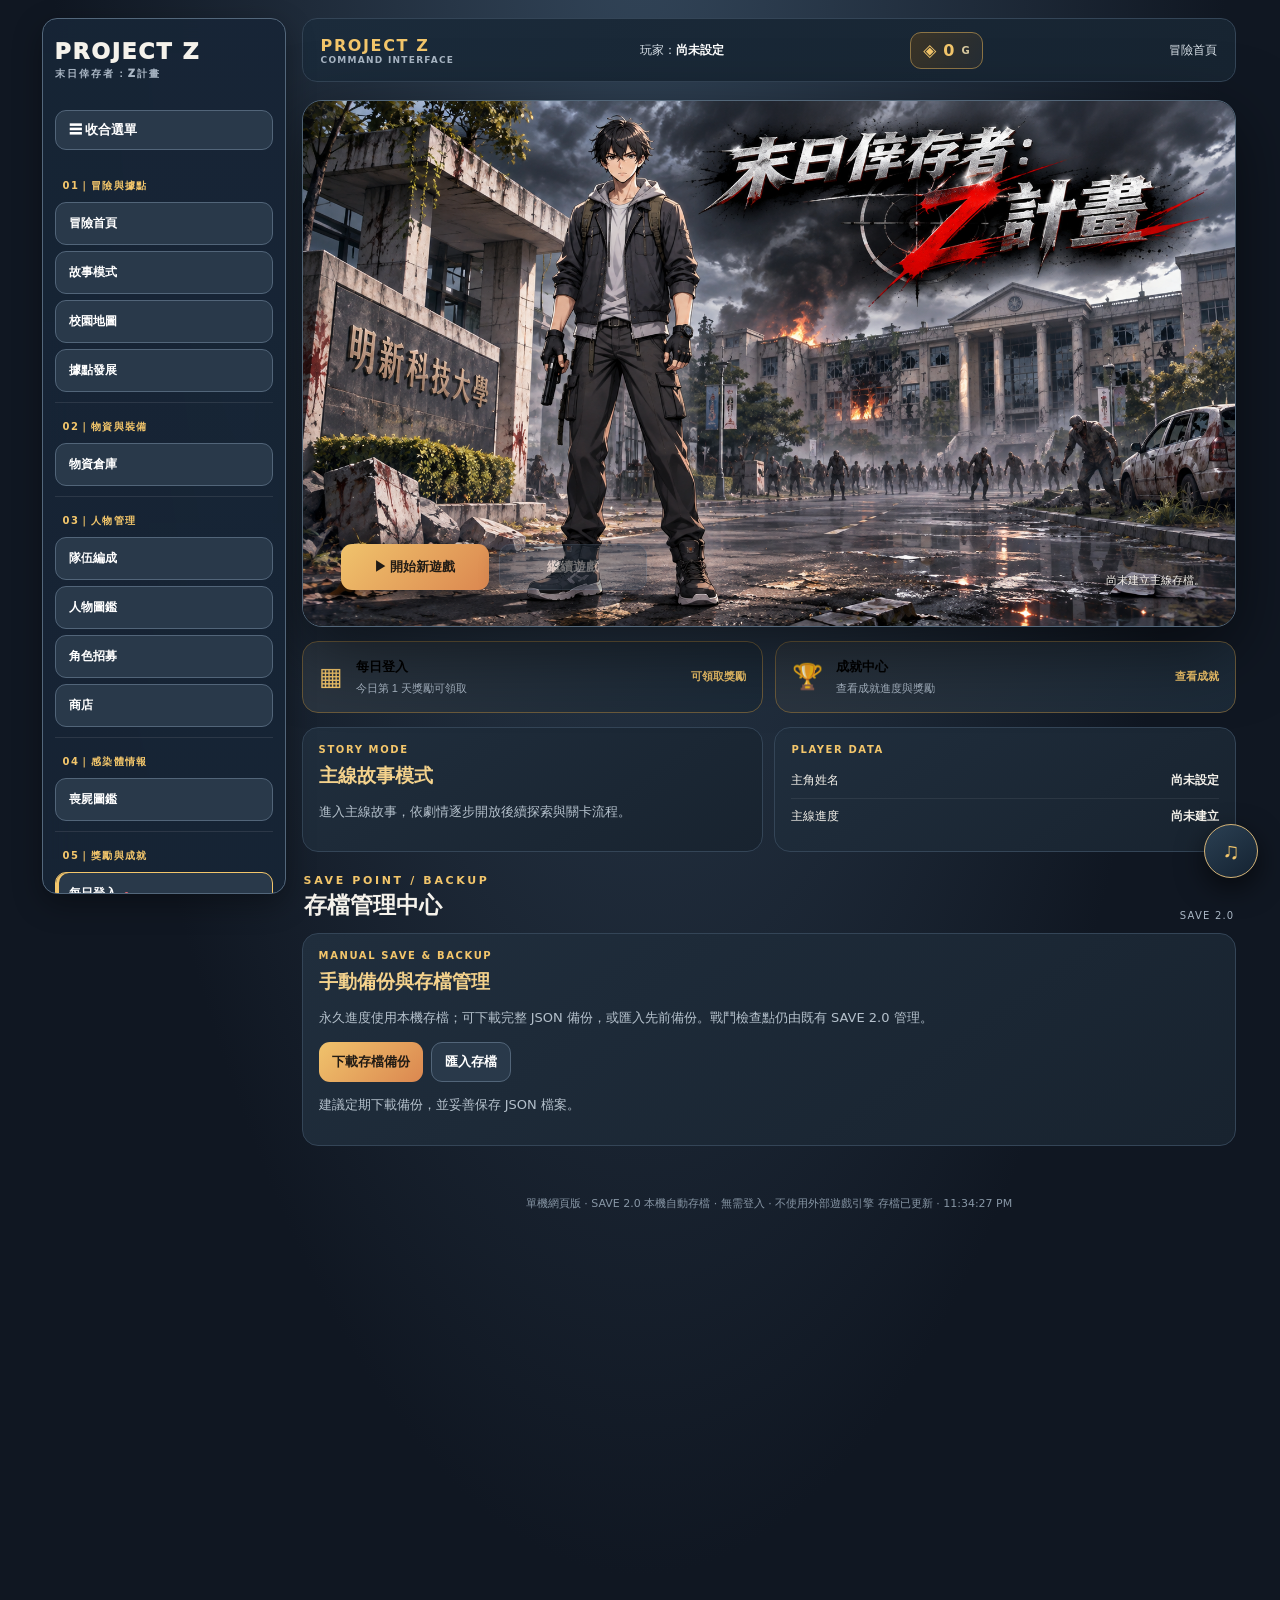
==== commit 3cdfb297: "Add isolated playable test build" ====
--- a/test/index.html
+++ b/test/index.html
@@ -1,5 +1,5 @@
 <!doctype html>
-<html lang="zh-Hant"><head><meta charset="utf-8"><meta name="viewport" content="width=device-width,initial-scale=1,maximum-scale=1,user-scalable=no"><meta name="theme-color" content="#101722"><base href="../"><title>末日倖存者：Z計畫｜獨立測試版</title>
+<html lang="zh-Hant"><head><meta charset="utf-8"><meta name="viewport" content="width=device-width,initial-scale=1,maximum-scale=1,user-scalable=no"><meta name="theme-color" content="#101722"><title>末日倖存者：Z計畫</title>
 <style>
 :root{--text:#f5f2eb}
 .top{position:sticky;top:0;z-index:100;padding:12px 14px;margin:0 -2px 16px;background:linear-gradient(180deg,#172536f5,#172536e8);border:1px solid #53677b;border-radius:15px;backdrop-filter:blur(14px);box-shadow:0 10px 30px #0005}
@@ -15,7 +15,10 @@
 :root{--bg:#101722;--panel:#1b2734;--line:#344557;--gold:#f3c66b;--red:#ef6872;--green:#83d7a0;--muted:#aab7c5}*{box-sizing:border-box}body{margin:0;background:radial-gradient(ellipse at 50% -10%,#33465a,#101722 65%);color:#f5f2eb;font-family:system-ui,"Noto Sans TC",sans-serif}.app{width:min(94vw,1600px);max-width:1600px;margin:0 auto;padding:clamp(10px,1.5vw,22px)}.top{display:flex;justify-content:space-between;align-items:center;gap:12px;margin-bottom:14px}.logo{font-weight:1000;letter-spacing:.08em;font-size:20px}.logo small{display:block;font-size:10px;color:#aab7c5;letter-spacing:.22em}.nav{display:flex;gap:7px;flex-wrap:wrap}.btn{border:1px solid #526579;border-radius:11px;background:#29394a;color:#fff;padding:10px 13px;font-weight:750;cursor:pointer}.btn.primary{background:linear-gradient(135deg,#f0c36c,#db8750);color:#211b15;border:0}.btn:disabled{opacity:.35}.btn.active{border-color:var(--gold);color:var(--gold)}.screen{display:none}.screen.active{display:block}.hero{border:1px solid #526579;border-radius:22px;overflow:hidden;min-height:520px;display:grid;grid-template-columns:1.1fr .9fr;background:linear-gradient(120deg,#202f3d,#17222e 60%,#3b3330);box-shadow:0 20px 70px #0006}.heroText{padding:clamp(24px,5vw,58px);display:flex;flex-direction:column;justify-content:center}.eyebrow{color:var(--gold);font-size:11px;letter-spacing:.24em;font-weight:900}.hero h1{font-size:clamp(38px,6vw,70px);line-height:1.05;margin:14px 0}.hero p{color:#c1cbd5;line-height:1.8;max-width:480px}.heroArt{position:relative;min-height:400px;background:radial-gradient(ellipse at 55% 48%,#69796a,#3c504e 35%,#222d36 70%);overflow:hidden}.heroArt:before{content:"";position:absolute;inset:0;background:repeating-linear-gradient(90deg,transparent 0 68px,#ffffff08 69px 71px),repeating-linear-gradient(0deg,transparent 0 68px,#ffffff08 69px 71px)}.sil{position:absolute;bottom:55px;width:82px;height:190px;border-radius:42px 42px 22px 22px;background:linear-gradient(90deg,#263340,#b8a18d 45%,#354454);box-shadow:0 15px 30px #0008}.sil:before{content:"";position:absolute;width:70px;height:70px;border-radius:50%;background:#e7c4a4;top:-48px;left:6px;border:7px solid #35414b}.sil:after{content:"";position:absolute;width:120px;height:15px;background:#202b35;top:62px;left:28px;transform:rotate(-18deg);border-radius:8px}.s1{left:18%;transform:scale(.85)}.s2{left:42%;z-index:2}.s3{left:67%;transform:scale(.92)}.zombie{position:absolute;width:42px;height:66px;border-radius:45% 45% 30% 30%;background:#758c75;box-shadow:inset 0 12px #a6b79a,0 10px 20px #0008;top:90px;left:15%}.zombie:after{content:"";position:absolute;width:6px;height:6px;background:#a62e3a;top:22px;left:12px;box-shadow:13px 0 #a62e3a}.z2{left:58%;top:45px;transform:scale(1.3)}.z3{left:80%;top:155px;transform:scale(.8)}.stats{display:flex;gap:9px;flex-wrap:wrap;margin:18px 0}.stat{background:#ffffff0d;border:1px solid #ffffff18;padding:9px 13px;border-radius:12px;color:#b9c5d0;font-size:12px}.stat b{color:var(--gold);font-size:17px;display:block}.sectionTitle{display:flex;justify-content:space-between;align-items:end;margin:8px 0 14px}.sectionTitle h2{margin:0;font-size:25px}.sectionTitle small{color:var(--muted)}.cards{display:grid;grid-template-columns:repeat(3,1fr);gap:12px}.card{background:linear-gradient(145deg,#202e3d,#18232f);border:1px solid var(--line);border-radius:16px;padding:16px}.card h3{margin:0 0 6px;color:#f4d28c}.card p{color:#b5c1cc;font-size:13px;line-height:1.6}.battleGrid{display:grid;grid-template-columns:minmax(0,1fr) minmax(270px,28%);gap:clamp(10px,1.2vw,18px);align-items:start}.arena{position:relative;width:100%;aspect-ratio:16/9;height:auto;min-height:0;border:2px solid #536779;border-radius:18px;overflow:hidden;background:#555d59}.arena canvas{width:100%;height:100%;display:block;touch-action:manipulation;cursor:crosshair}.skill:disabled{filter:saturate(.35);cursor:not-allowed}.unit.down .portrait{filter:grayscale(1);border-color:var(--red)}.unit.down .bar i{background:var(--red)}.hud{display:flex;gap:7px;flex-wrap:wrap;margin-bottom:10px;align-items:center}.hud span{white-space:nowrap}.hud span{background:#1b2937;border:1px solid var(--line);border-radius:9px;padding:7px 10px;font-size:12px}.side{display:flex;flex-direction:column;gap:10px;min-width:0}.panel{min-width:0}.panel{background:#1b2734;border:1px solid var(--line);border-radius:15px;padding:13px}.panel h3{margin:0 0 10px;color:var(--gold);font-size:14px}.unit{display:flex;align-items:center;gap:9px;margin:10px 0}.portrait{width:40px;height:44px;border-radius:11px;border:2px solid #d8bd8a;background:linear-gradient(145deg,#f0d0b0,#936f7b);display:grid;place-items:center;color:#302631;font-weight:900}.unitInfo{flex:1;font-size:12px}.unitInfo small{display:block;color:var(--muted);font-size:10px}.bar{height:5px;background:#43505d;border-radius:9px;margin-top:5px;overflow:hidden}.bar i{display:block;height:100%;background:var(--green)}.skills{display:grid;grid-template-columns:1fr 1fr;gap:7px}.skill{font-size:12px;padding:10px 4px}.skill small{display:block;color:#c8bda8;font-size:10px;margin-top:3px}.log{font-size:11px;color:#c1ccd6;line-height:1.55;max-height:120px;overflow:auto}.overlay{position:absolute;inset:0;display:flex;align-items:center;justify-content:center;background:#08111dcc;padding:18px;text-align:center}.overlay[hidden]{display:none}.dialog{max-width:370px;background:#1b2937;border:1px solid #607184;border-radius:18px;padding:24px;box-shadow:0 20px 60px #0009}.dialog h2{font-size:30px;margin:0 0 8px}.dialog p{color:#c0cbd5;line-height:1.65}.footer{color:#8796a5;text-align:center;font-size:11px;margin:14px}.mission{display:flex;gap:12px;align-items:center}.mission .badge{font-size:30px}.mission .btn{margin-left:auto}.notice{color:#9fb0bf;font-size:12px;line-height:1.6}@media(max-width:1050px){.app{width:96vw}.battleGrid{grid-template-columns:minmax(0,1fr) 250px}}@media(max-width:760px){.app{width:100%;padding:9px}.hero{grid-template-columns:1fr}.heroArt{min-height:260px;grid-row:1}.heroText{padding:24px}.battleGrid{grid-template-columns:1fr}.side{display:grid;grid-template-columns:1fr 1fr}.side .roster{grid-column:1/-1}.cards{grid-template-columns:1fr}.top{align-items:flex-start;flex-direction:column}.mission{align-items:flex-start}.mission .btn{margin-left:0}}
 
 .archivePortraitWrap{width:100%;height:250px;margin:0 0 12px;border:1px solid #53677b;border-radius:12px;background:radial-gradient(ellipse at center,#344657 0%,#172330 75%);display:flex;align-items:center;justify-content:center;overflow:hidden}.archivePortrait{display:block;width:100%;height:100%;object-fit:contain;object-position:center bottom}.archiveMainSlot{min-height:0}.archivePortraitDetail{height:min(560px,70vh);max-width:520px;margin:10px auto 16px}.archivePortraitDetail .archivePortrait{object-fit:contain}
-.archiveProfileTabs{display:flex;gap:8px;flex-wrap:wrap;margin:12px 0}.archiveProfileTabs .btn{flex:1;min-width:110px}.archiveProfilePane{min-width:0}.archiveSkillPanel{margin:0;padding:18px;border:1px solid #65788b;border-radius:15px;background:linear-gradient(145deg,#1b2a38,#121e29)}
+.archiveProfileTabs{display:flex;gap:8px;flex-wrap:wrap;margin:12px 0}.archiveProfileTabs .btn{flex:1;min-width:110px}.archiveProfilePane{min-width:0}
+/* Unified character profile rows; preserve the original two-column profile layout */
+#archiveSlots .archiveProfileData>p{margin:0 0 8px;padding:9px 11px;border:1px solid rgba(160,180,198,.16);border-radius:9px;background:rgba(255,255,255,.035);color:#c1cbd5;font-size:13px;line-height:1.75;overflow-wrap:anywhere}
+#archiveSlots .archiveProfileData>p b{color:#f3d18a;font-weight:800}.archiveSkillPanel{margin:0;padding:18px;border:1px solid #65788b;border-radius:15px;background:linear-gradient(145deg,#1b2a38,#121e29)}
 .unifiedSkillPanel{display:flex;flex-direction:column;gap:12px}.unifiedSkillSummary h4{margin:0 0 5px}.unifiedSkillSummary p{margin:0;color:#9eafbf;font-size:13px}.unifiedSkillPanel h5{margin:4px 0 0;font-size:14px;color:#f1c66f}.unifiedSkillTiers{display:grid;grid-template-columns:1fr;gap:8px}.unifiedSkillTier{padding:10px 12px;border:1px solid rgba(255,255,255,.10);border-radius:10px;background:rgba(255,255,255,.025)}.unifiedSkillTier.unlocked{border-color:rgba(94,190,145,.38);background:rgba(54,130,92,.09)}.unifiedSkillTier.current{box-shadow:inset 3px 0 #e7bd70;border-color:rgba(231,189,112,.55)}.unifiedSkillLevel{color:#f1c66f}.unifiedSkillBadge{font-size:12px;color:#f1c66f;border:1px solid rgba(241,198,111,.35);background:rgba(241,198,111,.08);border-radius:999px;padding:5px 10px;white-space:nowrap}.unifiedSkillProgress{height:7px;border-radius:99px;background:rgba(255,255,255,.1);overflow:hidden}.unifiedSkillProgress span{display:block;height:100%;border-radius:inherit;background:linear-gradient(90deg,#36b982,#e7bd70);transition:width .2s ease}.unifiedSkillTierHead{display:flex;justify-content:space-between;align-items:center;gap:10px;font-size:13px}.unifiedSkillTierHead span{font-size:11px;color:#9eafbf;white-space:nowrap}.unifiedSkillTier.unlocked .unifiedSkillTierHead span{color:#8bd5aa}.unifiedSkillTier p{margin:6px 0 0;color:#c5d0dc;font-size:13px;line-height:1.55}.unifiedSkillCurrent{padding:11px 13px;border-radius:10px;background:rgba(241,198,111,.08);border:1px solid rgba(241,198,111,.22)}.unifiedSkillCurrent h5{margin:0 0 7px}.unifiedSkillCurrent ul{margin:0;padding-left:19px;color:#d9e2eb;font-size:13px;line-height:1.65}.unifiedSkillRule{margin:0;color:#9eafbf;font-size:12px;line-height:1.6}.unifiedSkillUpgrade{display:flex;justify-content:space-between;align-items:center;gap:12px;padding-top:10px;border-top:1px solid rgba(255,255,255,.1)}.unifiedSkillUpgrade span{font-size:13px;font-weight:700}.unifiedSkillUpgrade small{display:block;margin-top:4px;color:#9eafbf;font-weight:400}.unifiedSkillNotice{margin:0;padding:10px 12px;border-radius:9px;background:rgba(255,255,255,.04);color:#c5d0dc;font-size:13px}@media(max-width:640px){.unifiedSkillUpgrade{align-items:stretch;flex-direction:column}.unifiedSkillUpgrade .btn{width:100%}}
 .skillDialog{position:fixed;inset:0;z-index:1600;display:flex;align-items:center;justify-content:center;padding:clamp(10px,3vw,30px);background:#050b12d9;backdrop-filter:blur(9px);animation:skillDialogFade .18s ease-out}
 .skillDialog[hidden]{display:none}
@@ -145,6 +148,7 @@
 #archiveSlots .archiveSkillPanel{margin:0}
 @media(max-width:1050px){#archiveSlots .archiveDetailCard{grid-template-columns:minmax(210px,34%) minmax(0,1fr);min-height:520px}#archiveSlots .archiveDetailVisual{height:min(62vh,540px);min-height:360px}}
 @media(max-width:760px){#archiveSlots .archiveDetailCard{grid-template-columns:1fr;min-height:0}#archiveSlots .archiveDetailVisual{position:relative;top:auto;height:300px;min-height:300px}#archiveSlots .archivePortraitDetail{height:100%;max-height:300px}#archiveSlots .archiveDetailInfo{min-height:0}#archiveSlots .archiveProfileTabs{position:sticky;top:0}#archiveSlots .archiveProfilePane{max-height:52vh;min-height:260px}}
+.rewardShortcutGrid{display:grid;grid-template-columns:repeat(2,minmax(0,1fr));gap:12px;margin:14px 0}.rewardShortcut{display:flex;align-items:center;gap:13px;text-align:left;min-width:0;cursor:pointer;border-color:#6a5a3b;background:linear-gradient(120deg,#2b3540,#1b2937)}.rewardShortcutIcon{font-size:25px;color:var(--gold)}.rewardShortcut span:nth-child(2){display:flex;flex:1;min-width:0;flex-direction:column;gap:5px}.rewardShortcut small{color:var(--muted);font-size:11px}.rewardShortcut strong{font-size:11px;color:var(--gold);white-space:nowrap}.nav .hasReward{border-color:var(--gold);box-shadow:inset 3px 0 var(--gold)}.nav .hasReward:after{content:'●';color:#ef6872;font-size:10px;margin-left:7px}.dailyLoginSummary,.dailyLoginAction,.achievementSummary{display:flex;justify-content:space-between;align-items:center;gap:14px;margin-bottom:14px}.dailyLoginSummary h3,.achievementSummary h3{margin:0 0 6px;color:var(--gold)}.dailyLoginCycle,.achievementSummaryCount{padding:10px 14px;border:1px solid #8c7445;border-radius:11px;background:#3b3426;color:var(--gold);font-weight:900;white-space:nowrap}.dailyRewardGrid{display:grid;grid-template-columns:repeat(4,minmax(0,1fr));gap:10px}.dailyRewardDay{padding:15px;border:1px solid var(--line);border-radius:13px;background:linear-gradient(145deg,#202e3d,#18232f);min-width:0}.dailyRewardDay.current{border-color:var(--gold);box-shadow:inset 0 0 0 1px #f3c66b55}.dailyRewardDay h3{margin:0 0 8px;color:#f3d28c;font-size:14px}.dailyRewardDay p{margin:4px 0;color:#c4cfda;font-size:12px}.dailyRewardDay small{color:var(--muted);font-size:10px}.achievementGroups{display:grid;gap:16px}.achievementGroup h3{margin:0 0 9px;color:var(--gold)}.achievementGrid{display:grid;grid-template-columns:repeat(2,minmax(0,1fr));gap:10px}.achievementCard{padding:14px;border:1px solid var(--line);border-radius:13px;background:linear-gradient(145deg,#202e3d,#18232f);min-width:0}.achievementCard.unlocked{border-color:#8b7041}.achievementCard.claimed{opacity:.72}.achievementCard h4{margin:0 0 6px;color:#f3d28c}.achievementCard p{margin:5px 0;color:#c1cbd5;font-size:12px;line-height:1.6}.achievementProgress{height:6px;margin:9px 0;background:#43505d;border-radius:99px;overflow:hidden}.achievementProgress span{display:block;height:100%;background:linear-gradient(90deg,#36b982,#e7bd70)}.achievementCardFooter{display:flex;align-items:center;justify-content:space-between;gap:8px;flex-wrap:wrap}.achievementCardFooter small{color:var(--muted);font-size:11px}@media(max-width:900px){.dailyRewardGrid{grid-template-columns:repeat(2,minmax(0,1fr))}}@media(max-width:560px){.rewardShortcutGrid,.achievementGrid{grid-template-columns:1fr}.dailyLoginSummary,.dailyLoginAction,.achievementSummary{align-items:flex-start;flex-direction:column}.dailyLoginAction .btn{width:100%}.dailyRewardGrid{grid-template-columns:repeat(2,minmax(0,1fr))}}
 .bgmDock{position:fixed;right:20px;bottom:20px;z-index:1200;pointer-events:none}.bgmDockToggle{pointer-events:auto;width:56px;height:56px;border-radius:50%;display:grid;place-items:center;padding:0;border:1px solid #d5b477;background:linear-gradient(145deg,#2b4053,#142231);color:#f3c66b;font-size:23px;box-shadow:0 10px 28px #0009;cursor:pointer}.bgmDockToggle:focus-visible,.bgmDockClose:focus-visible{outline:2px solid var(--gold);outline-offset:3px}.bgmDock.is-open .bgmDockToggle{display:none}.bgmControl{pointer-events:auto;position:absolute;right:0;bottom:72px;width:min(390px,calc(100vw - 28px));min-width:0;display:none;grid-template-columns:minmax(0,1fr) auto;gap:10px 14px;margin:0;padding:14px;border:1px solid #53677b;border-radius:15px;background:linear-gradient(145deg,#1b2b3bfa,#101b28fa);color:var(--text);font-size:12px;box-shadow:0 18px 48px #000b;backdrop-filter:blur(16px)}.bgmControl.is-open{display:grid}.bgmNow{display:flex;align-items:baseline;gap:10px;min-width:0;flex-wrap:wrap;padding-right:28px}.bgmEyebrow{color:#91a4b7;font-size:9px;letter-spacing:.16em;font-weight:800}.bgmNow strong{color:#f3d28f;font-size:14px;overflow:hidden;text-overflow:ellipsis;white-space:nowrap}.bgmNow small{color:#aab7c5;font-size:10px}.bgmDockClose{position:absolute;top:8px;right:8px;width:27px;height:27px;border:1px solid #53677b;border-radius:8px;background:#26384a;color:#fff;font-size:18px;line-height:1;cursor:pointer}.bgmTransport{display:flex;align-items:center;justify-content:flex-end;gap:6px}.bgmTransport button{min-width:34px;height:34px;padding:6px 9px;border:1px solid #74869a;background:#26384a;color:#fff;border-radius:8px;cursor:pointer;font-size:13px}.bgmTransport button:focus-visible,.bgmOptions select:focus-visible,.bgmTimeline input:focus-visible{outline:2px solid var(--gold);outline-offset:2px}.bgmTransport #bgmToggle{min-width:86px;background:#354b5e;font-weight:800}.bgmTransport button[aria-pressed=true]{border-color:var(--gold);color:var(--gold)}.bgmTimeline{display:grid;grid-template-columns:38px minmax(0,1fr) 38px;align-items:center;gap:8px;color:#aab7c5;font-size:10px;font-variant-numeric:tabular-nums}.bgmTimeline input{width:100%;accent-color:#d5b477}.bgmOptions{display:flex;align-items:center;justify-content:flex-end;gap:8px;flex-wrap:wrap}.bgmOptions label{color:#c9d4df;white-space:nowrap}.bgmOptions select{max-width:230px;min-width:145px;padding:6px 8px;border:1px solid #53677b;border-radius:7px;background:#1b2b3b;color:#fff}.bgmOptions input[type=range]{width:96px;accent-color:#d5b477}.bgmMode{color:#c9d4df;white-space:nowrap;border:1px solid #53677b;border-radius:7px;padding:4px 7px}@media(max-width:760px){.bgmDock{right:14px;bottom:calc(96px + env(safe-area-inset-bottom))}.bgmControl{bottom:68px;width:min(390px,calc(100vw - 28px));grid-template-columns:1fr;gap:9px;padding:13px}.bgmNow{justify-content:center}.bgmTransport{justify-content:center;flex-wrap:wrap}.bgmTimeline{grid-template-columns:36px minmax(0,1fr) 36px}.bgmOptions{justify-content:space-between}.bgmOptions select{flex:1;min-width:120px;max-width:none}}
 
 /* PROJECT Z floating music player layout correction */
@@ -246,7 +250,8 @@
 @media(max-width:760px){.homeCoverFrame{border-radius:13px}.homeCoverImage{aspect-ratio:4/5;object-fit:cover;object-position:37% center}.homeCoverActions{left:12px;right:12px;bottom:14px;gap:7px}.homeCoverActions .btn{min-width:0;flex:1;padding:11px 8px;font-size:12px}.homeCoverSaveStatus{left:12px;right:12px;bottom:58px;max-width:none;text-align:left;font-size:10px}}
 @media(min-width:761px) and (max-width:1050px){.homeCoverImage{aspect-ratio:16/9}.homeCoverActions .btn{min-width:130px}}
  .shopPurchaseRow{display:flex;align-items:center;gap:10px;flex-wrap:wrap;margin-top:12px}.shopPurchaseRow label{color:var(--muted);font-size:12px}.shopPurchaseRow select{min-width:110px;background:#29394a;color:#fff;padding:10px;border:1px solid #526579;border-radius:11px}
-\n.teamFormationIntro{display:flex;justify-content:space-between;align-items:center;gap:16px;padding:18px 20px;margin-bottom:12px;border:1px solid var(--line);border-radius:16px;background:linear-gradient(120deg,#243649,#182431)}.teamFormationIntro b{color:#f4d28c;font-size:17px}.teamFormationIntro p,.teamRosterHeading p{margin:5px 0 0;color:var(--muted);font-size:13px;line-height:1.6}.teamCount{font-size:28px;font-weight:800;color:#f4d28c;text-align:right;white-space:nowrap}.teamCount small{display:block;font-size:11px;color:var(--muted);font-weight:500}.teamSlots{display:grid;grid-template-columns:repeat(5,minmax(0,1fr));gap:10px;margin-bottom:22px}.teamSlot{min-width:0;min-height:104px;padding:12px 8px;border:1px solid var(--line);border-radius:14px;background:#1b2937;display:flex;flex-direction:column;align-items:center;justify-content:center;gap:6px;text-align:center}.teamSlot .portrait{width:42px;height:44px}.teamSlot.empty{border-style:dashed;color:var(--muted);background:#172330}.teamSlot strong{font-size:13px}.teamSlot small{font-size:11px;color:var(--muted)}.teamRosterHeading{display:flex;align-items:center;justify-content:space-between;gap:12px;margin:4px 0 12px}.teamRosterHeading h3,.teamResearchHeading h3{margin:0;color:#f4d28c}.teamCards{grid-template-columns:repeat(3,minmax(0,1fr))}.teamCharacterCard{display:flex;flex-direction:column;gap:8px}.teamCharacterCard .mission{margin-bottom:2px}.teamCharacterCard p{margin:0}.teamCharacterStatus{font-size:12px;font-weight:700;color:#f4d28c}.teamCharacterStatus.active{color:#8ed6a8}.teamCharacterStatus.locked{color:var(--muted)}.teamCharacterCard label{display:flex;align-items:center;gap:8px;margin-top:auto;padding-top:8px;font-size:13px;cursor:pointer}.teamCharacterCard input{width:17px;height:17px;accent-color:#d8ad5c}.teamCharacterCard input:disabled{cursor:not-allowed}.teamResearchHeading{display:flex;align-items:center;justify-content:space-between;margin:22px 0 10px}.teamResearchCard{max-width:520px}@media(max-width:900px){.teamCards{grid-template-columns:repeat(2,minmax(0,1fr))}}@media(max-width:600px){.teamSlots{grid-template-columns:repeat(5,minmax(58px,1fr));gap:5px}.teamSlot{padding:9px 3px;min-height:92px}.teamSlot strong{font-size:11px}.teamSlot small{font-size:9px}.teamCards{grid-template-columns:1fr}.teamFormationIntro{align-items:flex-start}.teamRosterHeading{align-items:flex-start;flex-direction:column}}\n
+
+.teamFormationIntro{display:flex;justify-content:space-between;align-items:center;gap:16px;padding:18px 20px;margin-bottom:12px;border:1px solid var(--line);border-radius:16px;background:linear-gradient(120deg,#243649,#182431)}.teamFormationIntro b{color:#f4d28c;font-size:17px}.teamFormationIntro p,.teamRosterHeading p{margin:5px 0 0;color:var(--muted);font-size:13px;line-height:1.6}.teamCount{font-size:28px;font-weight:800;color:#f4d28c;text-align:right;white-space:nowrap}.teamCount small{display:block;font-size:11px;color:var(--muted);font-weight:500}.teamSlots{display:grid;grid-template-columns:repeat(5,minmax(0,1fr));gap:10px;margin-bottom:22px}.teamSlot{min-width:0;min-height:104px;padding:12px 8px;border:1px solid var(--line);border-radius:14px;background:#1b2937;display:flex;flex-direction:column;align-items:center;justify-content:center;gap:6px;text-align:center}.teamSlot .portrait{width:42px;height:44px}.teamSlot.empty{border-style:dashed;color:var(--muted);background:#172330}.teamSlot strong{font-size:13px}.teamSlot small{font-size:11px;color:var(--muted)}.teamRosterHeading{display:flex;align-items:center;justify-content:space-between;gap:12px;margin:4px 0 12px}.teamRosterHeading h3{margin:0;color:#f4d28c}.teamCards{grid-template-columns:repeat(3,minmax(0,1fr))}.teamCharacterCard{display:flex;flex-direction:column;gap:8px}.teamCharacterCard .mission{margin-bottom:2px}.teamCharacterCard p{margin:0}.teamCharacterStatus{font-size:12px;font-weight:700;color:#f4d28c}.teamCharacterStatus.active{color:#8ed6a8}.teamCharacterStatus.locked{color:var(--muted)}.teamCharacterCard label{display:flex;align-items:center;gap:8px;margin-top:auto;padding-top:8px;font-size:13px;cursor:pointer}.teamCharacterCard input{width:17px;height:17px;accent-color:#d8ad5c}.teamCharacterCard input:disabled{cursor:not-allowed}@media(max-width:900px){.teamCards{grid-template-columns:repeat(2,minmax(0,1fr))}}@media(max-width:600px){.teamSlots{grid-template-columns:repeat(5,minmax(58px,1fr));gap:5px}.teamSlot{padding:9px 3px;min-height:92px}.teamSlot strong{font-size:11px}.teamSlot small{font-size:9px}.teamCards{grid-template-columns:1fr}.teamFormationIntro{align-items:flex-start}.teamRosterHeading{align-items:flex-start;flex-direction:column}}\n
 /* FINAL SKILL UI: LEFT CONTENT + FIXED RIGHT STATUS COLUMN */
 .unifiedSkillPanel{gap:9px}
 .unifiedSkillSummary{display:flex;align-items:center;justify-content:space-between;gap:12px}
@@ -358,29 +363,49 @@
 @media(max-width:760px){.tacticalSkill[data-tip]::after{left:66px;width:min(190px,52vw);font-size:11px}}
 .tacticalTutorial{position:absolute;z-index:40;left:50%;top:50%;transform:translate(-50%,-50%);width:min(390px,calc(100% - 32px));padding:18px 20px;border:1px solid #8196aa;border-radius:14px;background:#101c28f5;color:#edf3f8;box-shadow:0 16px 48px #000b;font:13px/1.65 system-ui}
 .tacticalTutorial h3{margin:0 0 8px;color:#f3c66b;font-size:17px}.tacticalTutorial p{margin:6px 0}.tacticalTutorial button{margin-top:10px;width:100%;min-height:38px;border:0;border-radius:8px;background:#e4b45f;color:#172333;font-weight:800;cursor:pointer}
-</style>
-<style id="battle-hud-refinement">
-.battleHud #members{display:grid;grid-template-columns:repeat(5,minmax(0,1fr));gap:7px;align-items:start;max-height:none;overflow:visible}
-.battleHud .battleRoster .unit{min-width:0;display:flex;flex-direction:column;align-items:center;justify-content:flex-start;gap:6px;margin:4px 0;padding:7px 3px;border:1px solid #405469;border-radius:11px;background:linear-gradient(160deg,#243647,#172431)}
-.battleHud .battleRoster .portrait{width:100%;max-width:54px;height:58px;flex:0 0 58px;overflow:hidden;border-radius:9px;background:#344657}
-.battleHud .battleRoster .portrait img{width:100%;height:100%;display:block;object-fit:cover;object-position:center top}
-.battleHud .battleRoster .unitInfo{width:100%;min-width:0;text-align:center;font-size:11px;font-weight:800}
-.battleHud .battleRoster .unitInfo small{display:block;color:#dce6ee;font-size:10px;white-space:nowrap}
-.battleHud .battleRoster .unitInfo small.ammo-low{color:#ff9b78}
-.battleHud .battleRoster .unitInfo small.ammo-empty{color:#ff6875}
-@media(max-width:760px){.battleHud #members{grid-template-columns:repeat(5,minmax(0,1fr));gap:5px}.battleHud .battleRoster .unit{padding:5px 2px}.battleHud .battleRoster .portrait{max-width:48px;height:52px;flex-basis:52px}}
-</style>
-</head><body><main class="app">
-<header class="top"><a class="logo" href="#" data-screen="home" aria-label="返回遊戲主介面">PROJECT Z <small>末日倖存者：Z計畫</small></a><button class="railToggle btn" id="railToggle" type="button" aria-label="收合導覽">☰ 收合選單</button><nav class="nav" aria-label="遊戲主選單"><div class="navGroup"><div class="navGroupTitle">01｜冒險與據點</div><button class="btn" data-screen="home">冒險首頁</button><button class="btn" data-screen="story">故事模式</button><button class="btn" data-screen="campusMap">校園地圖</button><button class="btn" data-screen="baseManagement">據點發展</button></div><div class="navGroup"><div class="navGroupTitle">02｜物資與裝備</div><button class="btn" data-screen="warehouse">物資倉庫</button></div><div class="navGroup"><div class="navGroupTitle">03｜人物管理</div><button class="btn" data-screen="team">隊伍編成</button><button class="btn" data-screen="archive">人物圖鑑</button><button class="btn" data-screen="recruitment">角色招募</button><button class="btn" data-screen="shop">商店</button></div><div class="navGroup"><div class="navGroupTitle">04｜感染體情報</div><button class="btn" data-screen="zombieArchive">喪屍圖鑑</button></div><div class="navGroup"><div class="navGroupTitle">05｜系統設定</div><button class="btn" id="goSettings" type="button">設定與存檔</button></div></nav></header><div class="globalStatus"><span class="statusBrand">PROJECT Z <small>COMMAND INTERFACE</small></span><span class="globalPlayer">玩家：<b id="globalPlayerName">尚未設定</b></span><span class="globalGold" role="status" aria-live="polite" aria-label="目前遊戲金幣餘額"><span class="goldIcon" aria-hidden="true">◈</span><span id="globalGoldBalance">0</span><small>G</small></span><span class="globalContext" id="globalContext">主基地總覽</span></div>
+
+/* STORY MISSION CAROUSEL + ENCOUNTER INTEL */
+.storyMissionSelector{display:block;max-width:100%}
+.storyMissionCarousel{display:grid;gap:12px}
+.storyMissionNav{display:grid;grid-template-columns:76px minmax(0,1fr) 76px;align-items:center;gap:12px}
+.storyArrow{height:88px;border:1px solid #60758a;border-radius:16px;background:linear-gradient(145deg,#34475a,#1b2938);color:#f3d18a;font-size:58px;line-height:1;cursor:pointer;box-shadow:inset 0 1px #ffffff20}
+.storyArrow:disabled{opacity:.28;cursor:not-allowed}
+.storyMissionCount{text-align:center;color:#f3c66b;font-size:clamp(25px,4vw,38px);font-weight:900;letter-spacing:1px}
+.storyMissionFocus{border:1px solid var(--line);border-radius:16px;padding:18px;background:linear-gradient(145deg,#202e3d,#172330);display:grid;gap:10px;min-width:0}
+.storyMissionFocus .storyMissionHead{display:flex;align-items:center;justify-content:space-between;gap:10px}
+.storyMissionFocus .storyMissionTitle{font-size:clamp(18px,2.4vw,25px)}
+.storyMissionFocus .storyMissionSummary{font-size:14px;line-height:1.75;margin:0;color:#c3ced8}
+.storyMissionFocus .storyMissionMeta{font-size:12px;color:#9eacba}
+.storyMissionState.available{color:#a8d8f2;border-color:#4b829f}
+.storyZombieSection{border:1px solid var(--line);border-radius:14px;padding:14px;background:#111c28;min-width:0}
+.storyZombieHeading{display:flex;justify-content:space-between;align-items:center;gap:10px;color:#f2d08b;font-size:16px}
+.storyZombieHeading span{font-size:12px;color:#f2c66c;white-space:nowrap}
+.storyZombieHint{margin:7px 0 12px;color:#aab8c6;font-size:12px;line-height:1.6}
+.storyZombieGrid{display:grid;grid-template-columns:repeat(3,minmax(0,1fr));gap:10px}
+.storyZombieCard{min-width:0;border:1px solid #52677b;border-radius:12px;overflow:hidden;background:linear-gradient(145deg,#202e3d,#101923);padding:8px;display:flex;flex-direction:column;align-items:center;gap:6px}
+.storyZombieArt{width:100%;height:170px;display:flex;align-items:center;justify-content:center;overflow:hidden;border-radius:8px;background:radial-gradient(ellipse at center,#405064,#111923 72%)}
+.storyZombieArt img{width:100%;height:100%;object-fit:contain;filter:drop-shadow(0 5px 8px #0009)}
+.storyZombieCard.undiscovered .storyZombieArt img{filter:brightness(0) drop-shadow(0 0 5px #7e8b9a);opacity:.95}
+.storyZombieName{font-size:12px;font-weight:800;text-align:center;color:#e5edf4;line-height:1.4;min-height:34px;display:flex;align-items:center}
+.storyZombieState{font-size:10px;border-radius:99px;padding:4px 9px;border:1px solid #53677b;color:#b4c1ce}
+.storyZombieState.known{color:#9de0b2;border-color:#47765b}
+.storyZombieEmpty{grid-column:1/-1;color:#aab8c6;font-size:12px}
+.storyMissionFocus .storyMissionActions{margin-top:2px}
+@media(max-width:760px){.storyMissionNav{grid-template-columns:56px minmax(0,1fr) 56px;gap:8px}.storyArrow{height:68px;font-size:46px;border-radius:13px}.storyMissionFocus{padding:12px}.storyMissionFocus .storyMissionSummary{font-size:13px}.storyZombieSection{padding:10px}.storyZombieGrid{grid-template-columns:repeat(2,minmax(0,1fr));gap:8px}.storyZombieArt{height:145px}.storyZombieHeading{font-size:14px}}
+@media(max-width:380px){.storyZombieGrid{grid-template-columns:repeat(2,minmax(0,1fr))}.storyZombieArt{height:125px}}
+</style></head><body><main class="app">
+<header class="top"><a class="logo" href="#" data-screen="home" aria-label="返回遊戲主介面">PROJECT Z <small>末日倖存者：Z計畫</small></a><button class="railToggle btn" id="railToggle" type="button" aria-label="收合導覽">☰ 收合選單</button><nav class="nav" aria-label="遊戲主選單"><div class="navGroup"><div class="navGroupTitle">01｜冒險與據點</div><button class="btn" data-screen="home">冒險首頁</button><button class="btn" data-screen="story">故事模式</button><button class="btn" data-screen="campusMap">校園地圖</button><button class="btn" data-screen="baseManagement">據點發展</button></div><div class="navGroup"><div class="navGroupTitle">02｜物資與裝備</div><button class="btn" data-screen="warehouse">物資倉庫</button></div><div class="navGroup"><div class="navGroupTitle">03｜人物管理</div><button class="btn" data-screen="team">隊伍編成</button><button class="btn" data-screen="archive">人物圖鑑</button><button class="btn" data-screen="recruitment">角色招募</button><button class="btn" data-screen="shop">商店</button></div><div class="navGroup"><div class="navGroupTitle">04｜感染體情報</div><button class="btn" data-screen="zombieArchive">喪屍圖鑑</button></div><div class="navGroup"><div class="navGroupTitle">05｜獎勵與成就</div><button class="btn" data-screen="dailyLogin">每日登入</button><button class="btn" data-screen="achievements">成就中心</button></div><div class="navGroup"><div class="navGroupTitle">06｜系統設定</div><button class="btn" id="goSettings" type="button">設定與存檔</button></div></nav></header><div class="globalStatus"><span class="statusBrand">PROJECT Z <small>COMMAND INTERFACE</small></span><span class="globalPlayer">玩家：<b id="globalPlayerName">尚未設定</b></span><span class="globalGold" role="status" aria-live="polite" aria-label="目前遊戲金幣餘額"><span class="goldIcon" aria-hidden="true">◈</span><span id="globalGoldBalance">0</span><small>G</small></span><span class="globalContext" id="globalContext">主基地總覽</span></div>
 <section id="home" class="screen active">
 <div class="homeCoverFrame" aria-label="末日校園電影封面">
- <img class="homeCoverImage" src="./末日校園：Z計畫倖存者.png" alt="末日倖存者：Z計畫電影風格封面，主角置身於明新科技大學喪屍末日校園">
+ <img class="homeCoverImage" src="../末日校園：Z計畫倖存者.png" alt="末日倖存者：Z計畫電影風格封面，主角置身於明新科技大學喪屍末日校園">
  <div class="homeCoverActions">
   <button class="btn primary" id="startNewGame" type="button">▶ 開始新遊戲</button>
   <button class="btn secondaryAction" id="continueGame" type="button">繼續遊戲</button>
  </div>
  <p class="homeCoverSaveStatus" id="homeSaveStatus">尚未建立主線存檔。</p>
 </div>
+
+<div class="rewardShortcutGrid"><button class="card rewardShortcut" type="button" data-screen="dailyLogin"><span class="rewardShortcutIcon">▦</span><span><b>每日登入</b><small id="homeDailyLoginStatus">查看今日簽到獎勵</small></span><strong id="homeDailyLoginBadge">前往簽到 →</strong></button><button class="card rewardShortcut" type="button" data-screen="achievements"><span class="rewardShortcutIcon">🏆</span><span><b>成就中心</b><small id="homeAchievementStatus">查看成就進度與獎勵</small></span><strong id="homeAchievementBadge">查看成就 →</strong></button></div>
 
 <div class="homeInfoGrid"><article class="card situationCard"><div class="panelEyebrow">STORY MODE</div><h3>主線故事模式</h3><p>進入主線故事，依劇情逐步開放後續探索與關卡流程。</p></article><article class="card statusCard"><div class="panelEyebrow">PLAYER DATA</div><div class="statusLine"><span>主角姓名</span><b id="homePlayerName">尚未設定</b></div><div class="statusLine"><span>主線進度</span><b id="homeStoryProgress">尚未建立</b></div></article></div><div class="homeSectionHead saveHeading" id="saveManagerCard"><div><div class="eyebrow">SAVE POINT / BACKUP</div><h2>存檔管理中心</h2></div><small>SAVE 2.0</small></div>
 <article class="card saveManager">
@@ -391,13 +416,13 @@
 </article>
 </section>
 <section id="baseManagement" class="screen"><div class="sectionTitle"><h2>據點發展</h2><small>SURVIVOR BASE MANAGEMENT</small></div><article class="storyPanel"><h3>據點管理中心</h3><p>據點功能將隨第一話劇情逐步開放。目前此頁作為管理入口與功能規劃總覽；尚未實作的設施建設、人員派遣及防禦數值不會顯示為可操作功能。</p><div class="infoTags"><span>依故事進度解鎖</span><span>不虛構物資數量</span><span>保留後續擴充</span></div></article><div class="baseFeatureGrid"><article class="card"><h3>據點總覽</h3><p>查看據點狀態與可用設施。</p><span class="baseState">規劃中</span></article><article class="card"><h3>防禦管理</h3><p>出入口、防線與警戒設施。</p><span class="baseState">規劃中</span></article><article class="card"><h3>資源管理</h3><p>食物、飲水、建材與消耗品。</p><button class="btn" data-screen="warehouse">前往物資倉庫</button></article><article class="card"><h3>設施建設</h3><p>修復、擴建與功能升級。</p><span class="baseState">規劃中</span></article><article class="card"><h3>人員配置</h3><p>人員安排與工作分配。</p><button class="btn" data-screen="team">前往隊伍編成</button></article><article class="card"><h3>據點紀錄</h3><p>事件、建設與資源變動紀錄。</p><span class="baseState">規劃中</span></article></div></section>
-<section id="team" class="screen"><div class="sectionTitle"><h2>隊伍編成</h2><small>TEAM FORMATION CENTER</small></div><div class="teamFormationIntro"><div><b>出戰陣容配置</b><p>主角固定出戰，可配置最多 4 名已取得夥伴。未編入角色保留於名冊，不會參與本次戰鬥。</p></div><div class="teamCount" id="teamCount">1／5 <small>出戰人數</small></div></div><div class="teamSlots" id="teamSlots" aria-label="目前出戰陣容"></div><div class="teamRosterHeading"><div><h3>角色名冊</h3><p>查看角色資料，選擇要加入本次戰鬥的夥伴。</p></div><button class="btn" data-screen="archive">開啟人物圖鑑</button></div><div class="cards teamCards" id="teamCards"></div><div class="teamResearchHeading"><h3>武器研究室</h3><small>WEAPON LAB</small></div><div id="teamResearch"></div></section>
-<section id="warehouse" class="screen"><div class="sectionTitle"><h2>物資倉庫</h2><small>SUPPLY DEPOT</small></div><div class="cards"><article class="card"><h3>遊戲金幣</h3><p>目前持有：<b id="warehouseCoins">0</b> G</p></article><article class="card"><h3>武器強化</h3><p>目前等級：<b id="warehouseWeaponLv">0</b></p></article><article class="card"><h3>補給資料</h3><p>彈藥與戰鬥消耗品依既有戰鬥系統管理。</p></article></div><p class="notice">只顯示目前遊戲已有資料；未開發的物資欄位不會顯示虛構庫存。</p></section>
+<section id="team" class="screen"><div class="sectionTitle"><h2>隊伍編成</h2><small>TEAM FORMATION CENTER</small></div><div class="teamFormationIntro"><div><b>出戰陣容配置</b><p>主角固定出戰，可配置最多 4 名已取得夥伴。未編入角色保留於名冊，不會參與本次戰鬥。</p></div><div class="teamCount" id="teamCount">1／5 <small>出戰人數</small></div></div><div class="teamSlots" id="teamSlots" aria-label="目前出戰陣容"></div><div class="teamRosterHeading"><div><h3>角色名冊</h3><p>查看角色資料，選擇要加入本次戰鬥的夥伴。</p></div><button class="btn" data-screen="archive">開啟人物圖鑑</button></div><div class="cards teamCards" id="teamCards"></div></section>
+<section id="warehouse" class="screen"><div class="sectionTitle"><h2>物資倉庫</h2><small>SUPPLY DEPOT</small></div><div class="cards"><article class="card"><h3>遊戲金幣</h3><p>目前持有：<b id="warehouseCoins">0</b> G</p></article><article class="card"><h3>補給資料</h3><p>彈藥與戰鬥消耗品依既有戰鬥系統管理。</p></article></div><p class="notice">只顯示目前遊戲已有資料；未開發的物資欄位不會顯示虛構庫存。</p></section>
 
 <section id="story" class="screen">
 <div class="sectionTitle"><h2>第一話｜末日開始的那一天</h2><small>劇情關卡 · 16 關</small></div>
 <div class="storyProgressBar"><div><b>劇情進度</b><span id="storyProgressText">已完成 0 / 16</span></div><div class="storyProgressTrack"><i id="storyProgressFill"></i></div></div>
-<div class="storyMissions" id="storyMissionList"></div>
+<div class="storyMissionSelector" id="storyMissionList" aria-live="polite"></div>
 </section>
 <section id="campusMap" class="screen">
 <div class="sectionTitle"><h2>明新混合校園地圖</h2><small>MINGHSIN UNIVERSITY × MINGHSIN HIGH SCHOOL · CONCEPT MAP</small></div>
@@ -422,6 +447,8 @@
 </div>
 <article class="card" style="margin-bottom:14px"><h3>角色招募券</h3><p>購買後立即加入角色招募券庫存，可返回「角色招募」頁面使用。</p><div class="shopPurchaseRow"><label for="shopPurchaseQty">購買數量</label><select id="shopPurchaseQty" class="btn" aria-label="選擇招募券購買數量"><option value="1">1 張</option><option value="2">2 張</option><option value="3">3 張</option><option value="4">4 張</option><option value="5">5 張</option><option value="6">6 張</option><option value="7">7 張</option><option value="8">8 張</option><option value="9">9 張</option><option value="10">10 張</option></select><button class="btn primary" id="buyRecruitTickets" type="button">購買招募券</button></div><p id="shopPurchaseHint" class="notice" aria-live="polite">每張500 G；每日最多購買10張。</p></article>
 </section>
+<section id="dailyLogin" class="screen"><div class="sectionTitle"><h2>每日登入獎勵</h2><small>DAILY SUPPLY CHECK-IN</small></div><article class="card dailyLoginSummary"><div><h3 id="dailyLoginHeadline">7 日補給循環</h3><p id="dailyLoginDescription" class="notice">每日台灣時間 00:00 更新；漏領會跳過該日獎勵，不會重置循環。</p></div><div class="dailyLoginCycle" id="dailyLoginCycle">第 1／7 天</div></article><div class="dailyRewardGrid" id="dailyRewardGrid"></div><article class="card dailyLoginAction"><div><b id="dailyLoginTodayStatus">今日獎勵可領取</b><p id="dailyLoginTodayReward" class="notice">100 G</p></div><button class="btn primary" id="claimDailyLogin" type="button">領取今日獎勵</button></article></section>
+<section id="achievements" class="screen"><div class="sectionTitle"><h2>成就中心</h2><small>ACHIEVEMENT HALL</small></div><article class="card achievementSummary"><div><h3>倖存者紀錄</h3><p class="notice" id="achievementSummaryText">完成戰鬥、推進劇情、收集圖鑑與招募角色，領取一次性獎勵。</p></div><div class="achievementSummaryCount"><b id="achievementClaimableCount">0</b><small>項可領取</small></div></article><div class="achievementGroups" id="achievementGroups"></div></section>
 <section id="recruitment" class="screen">
 <div class="sectionTitle"><h2>角色招募</h2><small>CHARACTER RECRUITMENT</small></div>
 <div class="cards" style="margin-bottom:14px">
@@ -437,29 +464,24 @@
 </section>
 <section id="battle" class="screen"><div class="hud"><span>劇情關卡：<b id="missionName">平凡的早晨</b></span><span>波次：<b id="wave">1/5</b></span><span>防護欄：<b id="base">100%</b></span><span>擊倒：<b id="kills">0</b></span><span>時間：<b id="clock">0:00</b></span><button class="btn" id="manualCheckpoint">儲存戰鬥點</button><button class="btn" id="speed">速度 1×</button><button class="btn" id="pause">Ⅱ 暫停</button></div><div class="battleGrid"><div class="arena battleArena"><canvas id="field" width="960" height="680"></canvas><div class="battleTacticalSkills" aria-label="戰術技能"><button class="tacticalSkill tacticalHeal" id="battleHealSkill" type="button" aria-label="防護修復" data-skill="heal"><span class="tacticalSkillCore"><span class="tacticalSkillIcon" aria-hidden="true">🛡️</span></span></button><button class="tacticalSkill tacticalFire" id="battleFireSkill" type="button" aria-label="燃燒彈" data-skill="fire"><span class="tacticalSkillCore"><span class="tacticalSkillIcon" aria-hidden="true">🔥</span></span></button></div><div class="overlay" id="battleOverlay"><div class="dialog resultDialog"><div class="resultEyebrow" id="resultEyebrow">MISSION READY</div><h2 id="overlayTitle">準備出擊</h2><p id="overlayText">主角已就位。點擊感染者指定目標，使用個人技能守住防線。</p><section class="resultReward" id="resultReward" hidden><div class="resultTotal"><span>本次獲得金幣</span><strong id="resultTotal">+0 G</strong></div><div class="resultBreakdown"><div><span>通關獎勵</span><b id="resultClearReward">+0 G</b></div><div id="resultMilestoneRow" hidden><span>劇情階段獎勵</span><b id="resultMilestoneReward">+0 G</b></div></div></section><div class="resultStats" id="resultStats" hidden><div><span>本場擊殺</span><b id="resultKills">0 隻</b></div><div><span>防護欄完整度</span><b id="resultBase">100%</b></div></div><p class="resultNotice" id="resultSaveWarning" hidden>存檔未成功，請檢查儲存空間並匯出備份。</p><p class="resultStoryNote" id="resultStoryNote" hidden></p><button class="btn primary resultAction" id="battleAction">開始戰鬥</button></div></div></div><aside class="side battleHud"><section class="panel roster battleRoster"><h3><button class="rosterToggle" id="rosterToggle" type="button" aria-expanded="true" aria-controls="members"><span id="memberHeading">◆ 作戰隊伍狀態</span><span id="rosterToggleLabel">收合 −</span></button></h3><div id="members"></div></section><div id="log" class="log" hidden>等待隊長下令……</div></aside></div></section>
 <div class="footer">單機網頁版 · SAVE 2.0 本機自動存檔 · 無需登入 · 不使用外部遊戲引擎 <span id="saveStatus" aria-live="polite">存檔系統初始化中</span></div></main><aside class="bgmDock" id="bgmDock" aria-label="音樂播放器"><button class="bgmDockToggle" id="bgmDockToggle" type="button" aria-label="展開音樂播放器" aria-expanded="false" title="音樂播放器">♫</button><div class="bgmControl" id="bgmControl" role="region" aria-label="背景音樂播放器"><div class="bgmNow"><button class="bgmDockClose" id="bgmDockClose" type="button" aria-label="收合音樂播放器">×</button><span class="bgmEyebrow">NOW PLAYING</span><strong id="bgmTrackTitle">鼓動の証明</strong><small id="bgmMode" class="bgmMode">主基地</small></div><div class="bgmTransport"><button id="bgmShuffle" type="button" aria-label="隨機播放" aria-pressed="false" title="隨機播放">⤨</button><button id="bgmPrev" type="button" aria-label="上一首" title="上一首">|◀</button><button id="bgmToggle" type="button" aria-label="播放音樂">▶ 播放</button><button id="bgmNext" type="button" aria-label="下一首" title="下一首">▶|</button><button id="bgmRepeat" type="button" aria-label="循環模式：播放清單循環" aria-pressed="true" title="切換循環模式">🔁</button></div><div class="bgmTimeline"><span id="bgmCurrentTime">0:00</span><input id="bgmSeek" type="range" min="0" max="1000" value="0" step="1" aria-label="歌曲播放進度"><span id="bgmDuration">0:00</span></div><div class="bgmOptions"><label for="bgmTrackSelect">播放清單</label><select id="bgmTrackSelect" aria-label="選擇背景音樂"><option value="japanese">鼓動の証明</option><option value="breach">Take the Breach</option><option value="lastclass">最後一堂課</option><option value="lastletter">最後一封未寄出的信</option><option value="dawn">越過末日的黎明</option><option value="hands">天亮之前，別放開手</option></select><label for="bgmVolume">音量</label><input id="bgmVolume" type="range" min="0" max="100" value="42" aria-label="背景音樂音量"></div></div></aside>
-<div id="newGameDialog" role="dialog" aria-modal="true" aria-labelledby="newGameTitle"><div class="newGameBox"><div class="panelEyebrow">NEW GAME · PLAYER SETUP</div><h2 id="newGameTitle">建立新遊戲</h2><p>請輸入主角姓名。建立新主線資料不會自動刪除既有 SAVE 2.0 戰鬥存檔。</p><label for="newGamePlayerName">主角姓名（必填）</label><input id="newGamePlayerName" type="text" maxlength="20" autocomplete="off" placeholder="請輸入主角姓名"><p id="newGameWarning" aria-live="polite">故事章節：第一話｜遊戲模式：主線故事模式</p><div class="newGameActions"><button class="btn" id="cancelNewGame" type="button">取消</button><button class="btn primary" id="confirmNewGame" type="button">確認設定並開始</button></div></div></div><div id="piercingSkillDialog" class="skillDialog" hidden></div><div id="missionDetailDialog" class="missionDetailDialog" hidden><section class="missionDetailWindow" role="dialog" aria-modal="true" aria-labelledby="missionDetailTitle"><div class="missionDetailTop"><div><small>PROJECT Z · STORY DETAIL</small><h2 id="missionDetailTitle"></h2></div><button class="missionDetailClose" id="missionDetailClose" type="button" aria-label="關閉故事詳情">×</button></div><div class="missionDetailStoryLabel">關卡故事</div><div id="missionDetailBody" class="missionDetailBody"></div><div class="missionDetailActions"><button class="btn" id="missionDetailBack" type="button">返回故事列表</button><button class="btn primary" id="missionDetailStart" type="button">進入關卡</button></div></section></div>
-<script>
-/* TEST-ONLY storage namespace: do not read or write production progress. */
-(()=>{const nativeStorage=window.localStorage,prefix='projectZTest:';const store={getItem:key=>nativeStorage.getItem(prefix+key),setItem:(key,value)=>nativeStorage.setItem(prefix+key,String(value)),removeItem:key=>nativeStorage.removeItem(prefix+key),clear:()=>{for(let i=nativeStorage.length-1;i>=0;i--){const key=nativeStorage.key(i);if(key&&key.startsWith(prefix))nativeStorage.removeItem(key);}},key:index=>{const keys=[];for(let i=0;i<nativeStorage.length;i++){const key=nativeStorage.key(i);if(key&&key.startsWith(prefix))keys.push(key.slice(prefix.length));}return keys[index]??null;}};Object.defineProperty(store,'length',{get(){let count=0;for(let i=0;i<nativeStorage.length;i++){const key=nativeStorage.key(i);if(key&&nativeStorage.key(i)?.startsWith(prefix))count++;}return count;}});Object.defineProperty(window,'localStorage',{configurable:true,value:store});})();
-</script>
-<script>
+<div id="newGameDialog" role="dialog" aria-modal="true" aria-labelledby="newGameTitle"><div class="newGameBox"><div class="panelEyebrow">NEW GAME · PLAYER SETUP</div><h2 id="newGameTitle">建立新遊戲</h2><p>請輸入主角姓名。建立新主線資料不會自動刪除既有 SAVE 2.0 戰鬥存檔。</p><label for="newGamePlayerName">主角姓名（必填）</label><input id="newGamePlayerName" type="text" maxlength="20" autocomplete="off" placeholder="請輸入主角姓名"><p id="newGameWarning" aria-live="polite">故事章節：第一話｜遊戲模式：主線故事模式</p><div class="newGameActions"><button class="btn" id="cancelNewGame" type="button">取消</button><button class="btn primary" id="confirmNewGame" type="button">確認設定並開始</button></div></div></div><div id="piercingSkillDialog" class="skillDialog" hidden></div><div id="missionDetailDialog" class="missionDetailDialog" hidden><section class="missionDetailWindow" role="dialog" aria-modal="true" aria-labelledby="missionDetailTitle"><div class="missionDetailTop"><div><small>PROJECT Z · STORY DETAIL</small><h2 id="missionDetailTitle"></h2></div><button class="missionDetailClose" id="missionDetailClose" type="button" aria-label="關閉故事詳情">×</button></div><div class="missionDetailStoryLabel">關卡故事</div><div id="missionDetailBody" class="missionDetailBody"></div><div class="missionDetailActions"><button class="btn" id="missionDetailBack" type="button">返回故事列表</button><button class="btn primary" id="missionDetailStart" type="button">進入關卡</button></div></section></div><script>
 (()=>{'use strict';
-const $=id=>document.getElementById(id),screens=['home','team','warehouse','archive','zombieArchive','recruitment','shop','story','campusMap','baseManagement','battle'];
+const $=id=>document.getElementById(id),screens=['home','team','warehouse','archive','zombieArchive','recruitment','shop','story','campusMap','baseManagement','dailyLogin','achievements','battle'];
 const SAVE_VERSION=2,PROFILE_KEY='zombieSurvivalSave',PROFILE_BACKUP='zombieSurvivalSave_backup',CHECKPOINT_DB='projectZTestSaveDB',CHECKPOINT_STORE='checkpoints';
 let profile=load();
 const roster=[{name:profile.playerName||'主角',role:'玩家主角／單人作戰',hp:120,damage:15,rate:.55,range:520,mag:18,color:'#e9c18e',x:480}];
-let huRapidActive=0,huHuntActive=0,huPierceActive=0,huUltimateActive=0,huFocus=0,huRage=0,huPierceShots=0;
-const protagonistSprite=new Image();protagonistSprite.src='./角色資料夾/00-仰視角.png?v=1167722';
-const linShuyuSprite=new Image();linShuyuSprite.src='./角色資料夾/01-仰視角.png';
-const liuMuqingSprite=new Image();liuMuqingSprite.src='./角色資料夾/02-仰視角.png';
-const huLingxiaoSprite=new Image();huLingxiaoSprite.src='./角色資料夾/03-仰視角.png';const tuYuerouSprite=new Image();tuYuerouSprite.src='./角色資料夾/04-仰視角.png';const dragonYinqiuSprite=new Image();dragonYinqiuSprite.src='./角色資料夾/05-仰視角.png';
-const armoredGuardSprite=new Image();armoredGuardSprite.src='./喪屍資料夾/裝甲喪屍-警衛.png';
-const bossTyrantSprite=new Image();bossTyrantSprite.src='./喪屍資料夾/暴君型.png';
-const runnerFemaleSprite=new Image();runnerFemaleSprite.src='./喪屍資料夾/快速喪屍-女學生.png';
-const specialZombieFemaleSprite=new Image();specialZombieFemaleSprite.src='./喪屍資料夾/特殊喪屍-重度變形女學生.png';
-const specialZombieMaleSprite=new Image();specialZombieMaleSprite.src='./喪屍資料夾/特殊喪屍-重度變形男學生.png';
-const normalZombieMaleSprite=new Image();normalZombieMaleSprite.src='./喪屍資料夾/普通喪屍-男學生.png';
-const normalZombieFemaleSprite=new Image();normalZombieFemaleSprite.src='./喪屍資料夾/普通喪屍-女學生.png';
+let huUltimateActive=0;
+const protagonistSprite=new Image();protagonistSprite.src='../角色資料夾/00-仰視角.png?v=1167722';
+const linShuyuSprite=new Image();linShuyuSprite.src='../角色資料夾/01-仰視角.png';
+const liuMuqingSprite=new Image();liuMuqingSprite.src='../角色資料夾/02-仰視角.png';
+const huLingxiaoSprite=new Image();huLingxiaoSprite.src='../角色資料夾/03-仰視角.png';const tuYuerouSprite=new Image();tuYuerouSprite.src='../角色資料夾/04-仰視角.png';const dragonYinqiuSprite=new Image();dragonYinqiuSprite.src='../角色資料夾/05-仰視角.png';
+const armoredGuardSprite=new Image();armoredGuardSprite.src='../喪屍資料夾/裝甲喪屍-警衛.png';
+const bossTyrantSprite=new Image();bossTyrantSprite.src='../喪屍資料夾/暴君型.png';
+const runnerFemaleSprite=new Image();runnerFemaleSprite.src='../喪屍資料夾/快速喪屍-女學生.png';
+const specialZombieFemaleSprite=new Image();specialZombieFemaleSprite.src='../喪屍資料夾/特殊喪屍-重度變形女學生.png';
+const specialZombieMaleSprite=new Image();specialZombieMaleSprite.src='../喪屍資料夾/特殊喪屍-重度變形男學生.png';
+const normalZombieMaleSprite=new Image();normalZombieMaleSprite.src='../喪屍資料夾/普通喪屍-男學生.png';
+const normalZombieFemaleSprite=new Image();normalZombieFemaleSprite.src='../喪屍資料夾/普通喪屍-女學生.png';
 const zombieSpriteAssets=[normalZombieMaleSprite,normalZombieFemaleSprite,runnerFemaleSprite,armoredGuardSprite,specialZombieMaleSprite,specialZombieFemaleSprite,bossTyrantSprite];
 function preloadZombieSprites(){const pending=Promise.allSettled(zombieSpriteAssets.map(img=>img.complete?Promise.resolve():new Promise(resolve=>{img.addEventListener('load',resolve,{once:true});img.addEventListener('error',resolve,{once:true});})));const timeout=new Promise(resolve=>setTimeout(resolve,2500));return Promise.race([pending,timeout]).then(()=>true);}
 const mainMissions=[
@@ -486,43 +508,63 @@
 
 let canvas=$('field'),ctx=canvas.getContext('2d'),W=960,H=680,RENDER_SCALE=1,SQUAD_Y=590,BASE_Y=610,BARRICADE_Y=465,baseHitFlash=0,zombies=[],bullets=[],particles=[],numbers=[],running=false,paused=false,ended=false,last=0,spawn=0,time=0,wave=1,kills=0,base=100,target=null,boss=false,speed=1,skillCD={heal:0,fire:0,focus:0,pierceUltimate:0,linWeakpoint:0,linPrecision:0,linUltimate:0,liuFreeze:0},buff=0,linSenseClock=0,liuMuqingFreezeActive=0,selected=0,mission=0,ammo=[],reloads=[],xp=0,rosterTick=0,checkpointClock=0,checkpointBusy=false,checkpointPending=false,saveStatus='';
 function resizeBattleCanvas(){const dpr=window.devicePixelRatio||1,memory=Number(navigator.deviceMemory)||4,cores=Number(navigator.hardwareConcurrency)||4,cap=memory<=2||cores<=2?1.25:memory<=4||cores<=4?1.75:2.5,scale=Math.max(1,Math.min(dpr,cap)),width=Math.round(W*scale),height=Math.round(H*scale);if(canvas.width!==width||canvas.height!==height){canvas.width=width;canvas.height=height;}RENDER_SCALE=width/W;ctx.setTransform(RENDER_SCALE,0,0,RENDER_SCALE,0,0);ctx.imageSmoothingEnabled=true;ctx.imageSmoothingQuality='high';ctx.lineJoin='round';ctx.lineCap='round';}resizeBattleCanvas();window.addEventListener('resize',resizeBattleCanvas,{passive:true});
-function cleanProfile(p){p=p&&typeof p==='object'?p:{};const zombieKeys=['normalMale','normalFemale','runnerFemale','armoredGuard','specialMale','specialFemale','tyrantBoss'];const zombieDiscoveries=Object.fromEntries(zombieKeys.filter(k=>p.zombieDiscoveries&&p.zombieDiscoveries[k]).map(k=>[k,true]));const hasZombieRewardClaims=p.zombieRewardClaims&&typeof p.zombieRewardClaims==='object';const zombieRewardClaims=Object.fromEntries(zombieKeys.filter(k=>hasZombieRewardClaims?!!p.zombieRewardClaims[k]:!!zombieDiscoveries[k]).map(k=>[k,true]));const milestoneKeys=['z04','z08','z12','z16'];const chapterMilestoneClaims=Object.fromEntries(milestoneKeys.filter(k=>p.chapterMilestoneClaims&&p.chapterMilestoneClaims[k]).map(k=>[k,true]));const migrated=p.missionIndexVersion===1;const completed=(Array.isArray(p.completed)?p.completed.filter(n=>Number.isInteger(n)):[]).map(n=>migrated?n:n-3).filter(n=>n>=0&&n<16);const unlocked=Number(p.unlocked)||0;const history=Array.isArray(p.recruitmentHistory)?p.recruitmentHistory.filter(x=>x&&typeof x.name==='string').slice(-100).map(x=>({name:x.name.slice(0,40),time:Number(x.time)||Date.now(),duplicate:!!x.duplicate})):[];return {zombieDiscoveries,zombieRewardClaims,chapterMilestoneClaims,playerName:typeof p.playerName==='string'?p.playerName.trim().slice(0,20):'',coins:Math.max(0,Number(p.coins)||0),recruitTickets:Math.max(0,Math.floor(Number(p.recruitTickets)||0)),ownedCharacters:(()=>{const owned=Array.isArray(p.ownedCharacters)?[...new Set(p.ownedCharacters.filter(x=>typeof x==='string').map(x=>x.slice(0,40)))]:[];const history=Array.isArray(p.recruitmentHistory)?p.recruitmentHistory:[];if(history.some(x=>x&&x.name==='涂月柔'&&x.duplicate===false)&&!owned.includes('tu-yuerou'))owned.push('tu-yuerou');if(history.some(x=>x&&x.name==='龍吟秋'&&x.duplicate===false)&&!owned.includes('dragon-yinqiu'))owned.push('dragon-yinqiu');return owned;})(),storyCharacters:Array.isArray(p.storyCharacters)?[...new Set(p.storyCharacters.filter(x=>x==='lin-shuyu'))]:[],recruitmentHistory:history,recruitCount:Math.max(0,Math.floor(Number(p.recruitCount)||0)),dailyExchangeDate:typeof p.dailyExchangeDate==='string'?p.dailyExchangeDate:'',dailyExchangeCount:Math.max(0,Math.min(10,Math.floor(Number(p.dailyExchangeCount)||0))),inventory:p.inventory&&typeof p.inventory==='object'&&!Array.isArray(p.inventory)?{...p.inventory,huToothAmmo:Math.max(0,Math.floor(p.inventory.huToothAmmo===undefined?24:Number(p.inventory.huToothAmmo)||0)),tuMoonAmmo:Math.max(0,Math.floor(p.inventory.tuMoonAmmo===undefined?24:Number(p.inventory.tuMoonAmmo)||0))}:{huToothAmmo:24,tuMoonAmmo:24},totalKills:Math.max(0,Number(p.totalKills)||0),level:Math.max(1,Number(p.level)||1),characterLevels:{'lin-shuyu':Math.max(1,Number(p.characterLevels&&p.characterLevels['lin-shuyu'])||1),'liu-muqing':Math.max(1,Number(p.characterLevels&&p.characterLevels['liu-muqing'])||1),'hu-lingxiao':Math.max(1,Number(p.characterLevels&&p.characterLevels['hu-lingxiao'])||1),'tu-yuerou':Math.max(1,Number(p.characterLevels&&p.characterLevels['tu-yuerou'])||1),'dragon-yinqiu':Math.max(1,Number(p.characterLevels&&p.characterLevels['dragon-yinqiu'])||1)},unlocked:Math.max(0,Math.min(15,migrated?unlocked:Math.max(0,unlocked-3))),weaponLv:Math.max(0,Number(p.weaponLv)||0),piercingSkillLevel:Math.max(0,Math.min(5,Math.floor(Number(p.piercingSkillLevel)||0))),linShuyuSkillLevel:Math.max(0,Math.min(5,Math.floor(Number(p.linShuyuSkillLevel)||0))),liuMuqingSkillLevel:Math.max(0,Math.min(5,Math.floor(Number(p.liuMuqingSkillLevel)||0))),huLingxiaoSkillLevel:Math.max(0,Math.min(5,Math.floor(Number(p.huLingxiaoSkillLevel)||0))),tuYuerouSkillLevel:Math.max(0,Math.min(5,Math.floor(Number(p.tuYuerouSkillLevel)||0))),dragonYinqiuSkillLevel:Math.max(0,Math.min(5,Math.floor(Number(p.dragonYinqiuSkillLevel)||0))),teamSelection:Array.isArray(p.teamSelection)?[...new Set(p.teamSelection.filter(x=>['lin-shuyu','liu-muqing','hu-lingxiao','tu-yuerou','dragon-yinqiu'].includes(x)))].slice(0,4):null,completed:Array.from(new Set(completed)),storyProgress:p.storyProgress&&typeof p.storyProgress==='object'?{version:1,playerName:typeof p.storyProgress.playerName==='string'?p.storyProgress.playerName.slice(0,20):'',chapter:1,mission:Math.max(0,Math.min(15,Math.floor(Number(p.storyProgress.mission)||0))),createdAt:Number(p.storyProgress.createdAt)||Date.now(),updatedAt:Number(p.storyProgress.updatedAt)||Date.now(),status:p.storyProgress.status==='completed'?'completed':'started'}:null,missionIndexVersion:1,saveVersion:SAVE_VERSION,updatedAt:Number(p.updatedAt)||Date.now()};}
-function load(){let p=null;try{p=JSON.parse(localStorage.getItem(PROFILE_KEY)||'null');}catch{}if(!p){try{p=JSON.parse(localStorage.getItem(PROFILE_BACKUP)||'null');}catch{}}const clean=cleanProfile(p);if(!clean.storyProgress){try{const legacy=JSON.parse(localStorage.getItem('projectZStoryProgress')||'null');if(legacy&&typeof legacy==='object'){clean.storyProgress={version:1,playerName:typeof legacy.playerName==='string'?legacy.playerName.slice(0,20):clean.playerName,chapter:1,mission:clean.unlocked,createdAt:Number(legacy.createdAt)||Date.now(),updatedAt:Date.now(),status:clean.completed.includes(15)?'completed':'started'};}}catch{}}return clean;}
+const spriteAlphaBounds=new WeakMap();
+function getSpriteAlphaBounds(sprite){
+ if(!sprite||!sprite.complete||!sprite.naturalWidth||!sprite.naturalHeight)return null;
+ if(spriteAlphaBounds.has(sprite))return spriteAlphaBounds.get(sprite);
+ let bounds={x:0,y:0,width:sprite.naturalWidth,height:sprite.naturalHeight};
+ try{
+  const scan=document.createElement('canvas'),scanScale=Math.min(1,128/Math.max(sprite.naturalWidth,sprite.naturalHeight));scan.width=Math.max(1,Math.round(sprite.naturalWidth*scanScale));scan.height=Math.max(1,Math.round(sprite.naturalHeight*scanScale));
+  const scanCtx=scan.getContext('2d',{willReadFrequently:true});scanCtx.drawImage(sprite,0,0,scan.width,scan.height);
+  const pixels=scanCtx.getImageData(0,0,scan.width,scan.height).data;let minX=scan.width,minY=scan.height,maxX=-1,maxY=-1;
+  for(let y=0;y<scan.height;y++)for(let x=0;x<scan.width;x++)if(pixels[(y*scan.width+x)*4+3]>12){if(x<minX)minX=x;if(x>maxX)maxX=x;if(y<minY)minY=y;if(y>maxY)maxY=y;}
+  if(maxX>=minX&&maxY>=minY)bounds={x:Math.floor(minX/scanScale),y:Math.floor(minY/scanScale),width:Math.min(sprite.naturalWidth-Math.floor(minX/scanScale),Math.ceil((maxX-minX+1)/scanScale)),height:Math.min(sprite.naturalHeight-Math.floor(minY/scanScale),Math.ceil((maxY-minY+1)/scanScale))};
+ }catch(error){console.warn('Sprite alpha-bound scan skipped; using full image bounds.',error);}
+ spriteAlphaBounds.set(sprite,bounds);return bounds;
+}
+function drawNormalizedSprite(sprite,targetHeight,bottomOffset){
+ const bounds=getSpriteAlphaBounds(sprite);if(!bounds)return false;
+ const drawWidth=targetHeight*bounds.width/bounds.height;
+ ctx.drawImage(sprite,bounds.x,bounds.y,bounds.width,bounds.height,-drawWidth/2,-targetHeight+bottomOffset,drawWidth,targetHeight);
+ return true;
+}
+function cleanProfile(p){p=p&&typeof p==='object'?p:{};const zombieKeys=['normalMale','normalFemale','runnerFemale','armoredGuard','specialMale','specialFemale','tyrantBoss'];const zombieDiscoveries=Object.fromEntries(zombieKeys.filter(k=>p.zombieDiscoveries&&p.zombieDiscoveries[k]).map(k=>[k,true]));const hasZombieRewardClaims=p.zombieRewardClaims&&typeof p.zombieRewardClaims==='object';const zombieRewardClaims=Object.fromEntries(zombieKeys.filter(k=>hasZombieRewardClaims?!!p.zombieRewardClaims[k]:!!zombieDiscoveries[k]).map(k=>[k,true]));const milestoneKeys=['z04','z08','z12','z16'];const chapterMilestoneClaims=Object.fromEntries(milestoneKeys.filter(k=>p.chapterMilestoneClaims&&p.chapterMilestoneClaims[k]).map(k=>[k,true]));const achievementKeys=['kills100','kills1000','story4','story16','zombie3','zombie7','chars3','charsAll','wins10'];const achievementClaims=Object.fromEntries(achievementKeys.filter(k=>p.achievementClaims&&p.achievementClaims[k]).map(k=>[k,true]));const dailyRaw=p.dailyLogin&&typeof p.dailyLogin==='object'?p.dailyLogin:{};const dailyLogin={lastClaimDate:typeof dailyRaw.lastClaimDate==='string'&&/^[0-9]{4}-[0-9]{2}-[0-9]{2}$/.test(dailyRaw.lastClaimDate)?dailyRaw.lastClaimDate:'',cycleDay:Math.max(1,Math.min(7,Math.floor(Number(dailyRaw.cycleDay)||1))),claimDates:Array.isArray(dailyRaw.claimDates)?[...new Set(dailyRaw.claimDates.filter(x=>typeof x==='string'&&/^[0-9]{4}-[0-9]{2}-[0-9]{2}$/.test(x)))].slice(-60):[]};const migrated=p.missionIndexVersion===1;const completed=(Array.isArray(p.completed)?p.completed.filter(n=>Number.isInteger(n)):[]).map(n=>migrated?n:n-3).filter(n=>n>=0&&n<16);const unlocked=Number(p.unlocked)||0;const history=Array.isArray(p.recruitmentHistory)?p.recruitmentHistory.filter(x=>x&&typeof x.name==='string').slice(-100).map(x=>({name:x.name.slice(0,40),time:Number(x.time)||Date.now(),duplicate:!!x.duplicate})):[];return {zombieDiscoveries,zombieRewardClaims,chapterMilestoneClaims,dailyLogin,achievementClaims,playerName:typeof p.playerName==='string'?p.playerName.trim().slice(0,20):'',coins:Math.max(0,Number(p.coins)||0),recruitTickets:Math.max(0,Math.floor(Number(p.recruitTickets)||0)),ownedCharacters:(()=>{const owned=Array.isArray(p.ownedCharacters)?[...new Set(p.ownedCharacters.filter(x=>typeof x==='string').map(x=>x.slice(0,40)))]:[];const history=Array.isArray(p.recruitmentHistory)?p.recruitmentHistory:[];if(history.some(x=>x&&x.name==='涂月柔'&&x.duplicate===false)&&!owned.includes('tu-yuerou'))owned.push('tu-yuerou');if(history.some(x=>x&&x.name==='龍吟秋'&&x.duplicate===false)&&!owned.includes('dragon-yinqiu'))owned.push('dragon-yinqiu');return owned;})(),storyCharacters:Array.isArray(p.storyCharacters)?[...new Set(p.storyCharacters.filter(x=>x==='lin-shuyu'))]:[],recruitmentHistory:history,recruitCount:Math.max(0,Math.floor(Number(p.recruitCount)||0)),dailyExchangeDate:typeof p.dailyExchangeDate==='string'?p.dailyExchangeDate:'',dailyExchangeCount:Math.max(0,Math.min(10,Math.floor(Number(p.dailyExchangeCount)||0))),inventory:p.inventory&&typeof p.inventory==='object'&&!Array.isArray(p.inventory)?{...p.inventory,huToothAmmo:Math.min(24,Math.max(0,Math.floor(p.inventory.huToothAmmo===undefined?24:Number(p.inventory.huToothAmmo)||0))),tuMoonAmmo:Math.max(0,Math.floor(p.inventory.tuMoonAmmo===undefined?24:Number(p.inventory.tuMoonAmmo)||0))}:{huToothAmmo:24,tuMoonAmmo:24},totalKills:Math.max(0,Number(p.totalKills)||0),totalWins:Math.max(Math.max(0,Math.floor(Number(p.totalWins)||0)),completed.length),level:Math.max(1,Number(p.level)||1),characterLevels:{'lin-shuyu':Math.max(1,Number(p.characterLevels&&p.characterLevels['lin-shuyu'])||1),'liu-muqing':Math.max(1,Number(p.characterLevels&&p.characterLevels['liu-muqing'])||1),'hu-lingxiao':Math.max(1,Number(p.characterLevels&&p.characterLevels['hu-lingxiao'])||1),'tu-yuerou':Math.max(1,Number(p.characterLevels&&p.characterLevels['tu-yuerou'])||1),'dragon-yinqiu':Math.max(1,Number(p.characterLevels&&p.characterLevels['dragon-yinqiu'])||1)},unlocked:Math.max(0,Math.min(15,migrated?unlocked:Math.max(0,unlocked-3))),piercingSkillLevel:Math.max(0,Math.min(5,Math.floor(Number(p.piercingSkillLevel)||0))),linShuyuSkillLevel:Math.max(0,Math.min(5,Math.floor(Number(p.linShuyuSkillLevel)||0))),liuMuqingSkillLevel:Math.max(0,Math.min(5,Math.floor(Number(p.liuMuqingSkillLevel)||0))),huLingxiaoSkillLevel:Math.max(0,Math.min(5,Math.floor(Number(p.huLingxiaoSkillLevel)||0))),tuYuerouSkillLevel:Math.max(0,Math.min(5,Math.floor(Number(p.tuYuerouSkillLevel)||0))),dragonYinqiuSkillLevel:Math.max(0,Math.min(5,Math.floor(Number(p.dragonYinqiuSkillLevel)||0))),teamSelection:Array.isArray(p.teamSelection)?[...new Set(p.teamSelection.filter(x=>['lin-shuyu','liu-muqing','hu-lingxiao','tu-yuerou','dragon-yinqiu'].includes(x)))].slice(0,4):null,completed:Array.from(new Set(completed)),storyProgress:p.storyProgress&&typeof p.storyProgress==='object'?{version:1,playerName:typeof p.storyProgress.playerName==='string'?p.storyProgress.playerName.slice(0,20):'',chapter:1,mission:Math.max(0,Math.min(15,Math.floor(Number(p.storyProgress.mission)||0))),createdAt:Number(p.storyProgress.createdAt)||Date.now(),updatedAt:Number(p.storyProgress.updatedAt)||Date.now(),status:p.storyProgress.status==='completed'?'completed':'started'}:null,missionIndexVersion:1,saveVersion:SAVE_VERSION,updatedAt:Number(p.updatedAt)||Date.now()};}
+function load(){let p=null;try{p=JSON.parse(localStorage.getItem(PROFILE_KEY)||'null');}catch{}if(!p){try{p=JSON.parse(localStorage.getItem(PROFILE_BACKUP)||'null');}catch{}}const clean=cleanProfile(p);if(!clean.storyProgress){try{const legacy=JSON.parse(localStorage.getItem('projectZTestStoryProgress')||'null');if(legacy&&typeof legacy==='object'){clean.storyProgress={version:1,playerName:typeof legacy.playerName==='string'?legacy.playerName.slice(0,20):clean.playerName,chapter:1,mission:clean.unlocked,createdAt:Number(legacy.createdAt)||Date.now(),updatedAt:Date.now(),status:clean.completed.includes(15)?'completed':'started'};}}catch{}}return clean;}
 function save(){try{profile=cleanProfile(profile);let data=JSON.stringify(profile);localStorage.setItem(PROFILE_BACKUP,localStorage.getItem(PROFILE_KEY)||data);localStorage.setItem(PROFILE_KEY,data);$('saveStatus')&&($('saveStatus').textContent='存檔已更新 · '+new Date().toLocaleTimeString());return true;}catch(e){console.warn('SAVE 2.0 profile save failed',e);$('saveStatus')&&($('saveStatus').textContent='儲存失敗：請匯出備份');return false;}}
 function openSaveDB(){return new Promise((resolve,reject)=>{if(!('indexedDB'in window)){reject(new Error('IndexedDB unavailable'));return;}let q=indexedDB.open(CHECKPOINT_DB,1);q.onupgradeneeded=()=>{let db=q.result;if(!db.objectStoreNames.contains(CHECKPOINT_STORE))db.createObjectStore(CHECKPOINT_STORE,{keyPath:'id'});};q.onsuccess=()=>resolve(q.result);q.onerror=()=>reject(q.error);});}
 async function putCheckpoint(data){let db=await openSaveDB();await new Promise((resolve,reject)=>{let tx=db.transaction(CHECKPOINT_STORE,'readwrite');tx.objectStore(CHECKPOINT_STORE).put(data);tx.oncomplete=resolve;tx.onerror=()=>reject(tx.error);tx.onabort=()=>reject(tx.error);});db.close();}
-async function getCheckpoint(){let value=null;try{let db=await openSaveDB();value=await new Promise((resolve,reject)=>{let q=db.transaction(CHECKPOINT_STORE,'readonly').objectStore(CHECKPOINT_STORE).get('active');q.onsuccess=()=>resolve(q.result||null);q.onerror=()=>reject(q.error);});db.close();}catch(e){console.warn('Checkpoint read failed',e);}if(!value){try{value=JSON.parse(localStorage.getItem('projectZEmergencyCheckpoint')||'null');}catch{}}if(value&&value.version===SAVE_VERSION&&value.missionIndexVersion!==1){if(value.mission<3){await clearCheckpoint();return null;}value={...value,mission:value.mission-3,missionIndexVersion:1};try{await putCheckpoint(value);localStorage.setItem('projectZEmergencyCheckpoint',JSON.stringify(value));}catch(e){console.warn('Checkpoint migration persistence failed',e);}}return value;}
-async function clearCheckpoint(){try{let db=await openSaveDB();await new Promise((resolve,reject)=>{let tx=db.transaction(CHECKPOINT_STORE,'readwrite');tx.objectStore(CHECKPOINT_STORE).delete('active');tx.oncomplete=resolve;tx.onerror=()=>reject(tx.error);});db.close();}catch(e){console.warn('Checkpoint clear failed',e);}try{localStorage.removeItem('projectZEmergencyCheckpoint');}catch{}}
-function makeCheckpoint(){return {id:'active',version:SAVE_VERSION,missionIndexVersion:1,savedAt:Date.now(),mission,wave,time,kills,base,spawn,boss,waveSpawned,waveRemaining,waveBreak,speed,skillCD:{...skillCD},buff,liuMuqingFreezeActive,huRapidActive,huHuntActive,huPierceActive,huUltimateActive,huFocus,huRage,huPierceShots,selected,roster:roster.map(s=>({id:s.id||'main',name:s.name,hp:s.hp,max:s.max,cool:s.cool||0})),ammo:[...ammo],reloads:[...reloads],zombies:zombies.map(z=>({...z})),bullets:bullets.map(b=>({...b})),targetIndex:target?zombies.indexOf(target):-1};}
+async function getCheckpoint(){let value=null;try{let db=await openSaveDB();value=await new Promise((resolve,reject)=>{let q=db.transaction(CHECKPOINT_STORE,'readonly').objectStore(CHECKPOINT_STORE).get('active');q.onsuccess=()=>resolve(q.result||null);q.onerror=()=>reject(q.error);});db.close();}catch(e){console.warn('Checkpoint read failed',e);}if(!value){try{value=JSON.parse(localStorage.getItem('projectZTestEmergencyCheckpoint')||'null');}catch{}}if(value&&value.version===SAVE_VERSION&&value.missionIndexVersion!==1){if(value.mission<3){await clearCheckpoint();return null;}value={...value,mission:value.mission-3,missionIndexVersion:1};try{await putCheckpoint(value);localStorage.setItem('projectZTestEmergencyCheckpoint',JSON.stringify(value));}catch(e){console.warn('Checkpoint migration persistence failed',e);}}return value;}
+async function clearCheckpoint(){try{let db=await openSaveDB();await new Promise((resolve,reject)=>{let tx=db.transaction(CHECKPOINT_STORE,'readwrite');tx.objectStore(CHECKPOINT_STORE).delete('active');tx.oncomplete=resolve;tx.onerror=()=>reject(tx.error);});db.close();}catch(e){console.warn('Checkpoint clear failed',e);}try{localStorage.removeItem('projectZTestEmergencyCheckpoint');}catch{}}
+function makeCheckpoint(){return {id:'active',version:SAVE_VERSION,missionIndexVersion:1,savedAt:Date.now(),mission,wave,time,kills,base,spawn,boss,waveSpawned,waveRemaining,waveBreak,speed,skillCD:{...skillCD},buff,liuMuqingFreezeActive,huUltimateActive,huToothAmmo:Number(profile.inventory.huToothAmmo)||0,selected,roster:roster.map(s=>({id:s.id||'main',name:s.name,hp:s.hp,max:s.max,cool:s.cool||0})),ammo:[...ammo],reloads:[...reloads],zombies:zombies.map(z=>({...z})),bullets:bullets.map(b=>({...b})),targetIndex:target?zombies.indexOf(target):-1};}
 async function saveCheckpoint(){if(!running||ended)return;if(checkpointBusy){checkpointPending=true;return;}checkpointBusy=true;try{let data=makeCheckpoint();await putCheckpoint(data);$('saveStatus')&&($('saveStatus').textContent='戰鬥檢查點已儲存 · '+new Date(data.savedAt).toLocaleTimeString());}catch(e){console.warn('SAVE 2.0 checkpoint write failed',e);$('saveStatus')&&($('saveStatus').textContent='戰鬥存檔失敗 · 請注意備份');}finally{checkpointBusy=false;if(checkpointPending){checkpointPending=false;saveCheckpoint();}}}
 function validCheckpoint(c){return !!c&&c.version===SAVE_VERSION&&Number.isInteger(c.mission)&&c.mission>=0&&c.mission<mainMissions.length&&Array.isArray(c.roster)&&c.roster.length>=1&&Array.isArray(c.zombies)&&Array.isArray(c.bullets)&&Number.isFinite(c.time)&&Number.isFinite(c.base)&&Array.isArray(c.ammo)&&c.ammo.length>=1;}
-function restoreCheckpoint(c){document.querySelector('#battleOverlay .btn:not(#battleAction)')?.remove();if(!validCheckpoint(c)){alert('戰鬥檢查點無效，已保留永久進度。');clearCheckpoint();return false;}mission=c.mission;wave=c.wave;time=c.time;kills=c.kills;base=c.base;spawn=c.spawn;boss=c.boss;waveSpawned=Number(c.waveSpawned)||0;waveRemaining=Number(c.waveRemaining)||c.zombies.length;waveBreak=Number(c.waveBreak)||0;speed=c.speed||1;skillCD={...c.skillCD};buff=c.buff;liuMuqingFreezeActive=Number(c.liuMuqingFreezeActive)||0;huRapidActive=Number(c.huRapidActive)||0;huHuntActive=Number(c.huHuntActive)||0;huPierceActive=Number(c.huPierceActive)||0;huUltimateActive=Number(c.huUltimateActive)||0;huFocus=Number(c.huFocus)||0;huRage=Number(c.huRage)||0;huPierceShots=Number(c.huPierceShots)||0;selected=0;syncCombatRoster();c.roster.forEach((saved,i)=>{const unit=saved.id?roster.find(x=>x.id===saved.id):roster[i];if(unit){unit.hp=Number(saved.hp)||0;unit.max=Number(saved.max)||unit.max;unit.cool=Number(saved.cool)||0;}});roster[0].hp=Number(c.roster[0].hp)||base*1.2;roster[0].max=Number(c.roster[0].max)||120;ammo=roster.map((unit,i)=>Number.isFinite(c.ammo[i])?c.ammo[i]:unit.mag);reloads=roster.map((unit,i)=>Array.isArray(c.reloads)?(Number(c.reloads[i])||0):0);zombies=c.zombies.map(z=>({...z}));bullets=c.bullets.map(b=>({...b}));particles=[];numbers=[];target=c.targetIndex>=0?zombies[c.targetIndex]||null:null;running=false;paused=true;ended=false;show('battle');$('missionName').textContent=mainMissions[mission].name;$('battleOverlay').hidden=false;resetBattleResultPanel();$('overlayTitle').textContent='恢復戰鬥';$('overlayText').textContent='已載入上次戰鬥檢查點。確認後繼續作戰。';$('battleAction').textContent='繼續戰鬥';$('battleAction').onclick=()=>{running=true;paused=false;$('battleOverlay').hidden=true;last=performance.now();log('已從檢查點恢復戰鬥！');hud();};updateRoster();hud();return true;}
-async function createManualCheckpoint(){if(!$('battle').classList.contains('active')||ended){alert('請先進入一場尚未結束的戰鬥，再建立戰鬥儲存點。');return;}try{let data=makeCheckpoint();data.id='active';await putCheckpoint(data);try{localStorage.setItem('projectZEmergencyCheckpoint',JSON.stringify(data));}catch{}$('saveManagerStatus').textContent='手動儲存點已建立 · '+new Date(data.savedAt).toLocaleString();$('saveStatus').textContent='手動戰鬥儲存點已更新';}catch(e){console.warn('Manual checkpoint failed',e);alert('建立儲存點失敗，請確認瀏覽器儲存空間。');}}
-async function downloadSavePackage(){try{let checkpoint=null;if($('battle').classList.contains('active')&&!ended)checkpoint=makeCheckpoint();else checkpoint=await getCheckpoint();let pack={format:'projectZSaveExport',version:SAVE_VERSION,exportedAt:new Date().toISOString(),profile:cleanProfile(profile),checkpoint:validCheckpoint(checkpoint)?{...checkpoint,id:'active'}:null};let blob=new Blob([JSON.stringify(pack,null,2)],{type:'application/json'}),url=URL.createObjectURL(blob),a=document.createElement('a'),stamp=new Date().toISOString().replace(/[:.]/g,'-');a.href=url;a.download='project-z-save-'+stamp+'.json';document.body.appendChild(a);a.click();a.remove();setTimeout(()=>URL.revokeObjectURL(url),1000);$('saveManagerStatus').textContent='存檔備份已下載 · '+new Date().toLocaleString();}catch(e){console.warn('Save export failed',e);alert('下載存檔失敗，請稍後再試。');}}
-async function importSaveFile(file){if(!file)return;let reader=new FileReader();reader.onload=async()=>{try{let pack=JSON.parse(String(reader.result||''));if(!pack||pack.format!=='projectZSaveExport'||!pack.profile||typeof pack.profile!=='object'||!Number.isFinite(Number(pack.profile.level))||!Number.isFinite(Number(pack.profile.coins)))throw new Error('Invalid save package');let imported=cleanProfile(pack.profile);if(pack.checkpoint&&pack.checkpoint.missionIndexVersion!==1){if(pack.checkpoint.mission<3)pack.checkpoint=null;else pack.checkpoint={...pack.checkpoint,mission:pack.checkpoint.mission-3,missionIndexVersion:1};}if(pack.checkpoint&&!validCheckpoint(pack.checkpoint))throw new Error('Invalid checkpoint');profile=imported;if(!save())throw new Error('Profile save failed');if(pack.checkpoint){let cp={...pack.checkpoint,id:'active'};await putCheckpoint(cp);try{localStorage.setItem('projectZEmergencyCheckpoint',JSON.stringify(cp));}catch{}}else{await clearCheckpoint();}$('saveManagerStatus').textContent='存檔匯入成功 · '+new Date().toLocaleString();renderHome();alert('存檔匯入成功！重新載入後即可套用完整進度；若備份含戰鬥儲存點，會詢問是否恢復。');}catch(e){console.warn('Save import failed',e);alert('匯入未完成：檔案格式不正確、資料損毀或瀏覽器儲存失敗。請檢查目前進度後再試。');}};reader.onerror=()=>alert('無法讀取所選存檔。');reader.readAsText(file);}
+function restoreCheckpoint(c){document.querySelector('#battleOverlay .btn:not(#battleAction)')?.remove();if(!validCheckpoint(c)){alert('戰鬥檢查點無效，已保留永久進度。');clearCheckpoint();return false;}mission=c.mission;wave=c.wave;time=c.time;kills=c.kills;base=c.base;spawn=c.spawn;boss=c.boss;waveSpawned=Number(c.waveSpawned)||0;waveRemaining=Number(c.waveRemaining)||c.zombies.length;waveBreak=Number(c.waveBreak)||0;speed=c.speed||1;skillCD={...c.skillCD};buff=c.buff;liuMuqingFreezeActive=Number(c.liuMuqingFreezeActive)||0;huUltimateActive=Number(c.huUltimateActive)||0;if(Number.isFinite(c.huToothAmmo))profile.inventory.huToothAmmo=Math.min(24,Math.max(0,Math.floor(c.huToothAmmo)));selected=0;syncCombatRoster();c.roster.forEach((saved,i)=>{const unit=saved.id?roster.find(x=>x.id===saved.id):roster[i];if(unit){unit.hp=Number(saved.hp)||0;unit.max=Number(saved.max)||unit.max;unit.cool=Number(saved.cool)||0;}});roster[0].hp=Number(c.roster[0].hp)||base*1.2;roster[0].max=Number(c.roster[0].max)||120;ammo=roster.map((unit,i)=>Number.isFinite(c.ammo[i])?c.ammo[i]:unit.mag);reloads=roster.map((unit,i)=>Array.isArray(c.reloads)?(Number(c.reloads[i])||0):0);zombies=c.zombies.map(z=>({...z}));bullets=c.bullets.map(b=>({...b}));particles=[];numbers=[];target=c.targetIndex>=0?zombies[c.targetIndex]||null:null;running=false;paused=true;ended=false;show('battle');$('missionName').textContent=mainMissions[mission].name;$('battleOverlay').hidden=false;resetBattleResultPanel();$('overlayTitle').textContent='恢復戰鬥';$('overlayText').textContent='已載入上次戰鬥檢查點。確認後繼續作戰。';$('battleAction').textContent='繼續戰鬥';$('battleAction').onclick=()=>{running=true;paused=false;$('battleOverlay').hidden=true;last=performance.now();log('已從檢查點恢復戰鬥！');hud();};updateRoster();hud();return true;}
+async function createManualCheckpoint(){if(!$('battle').classList.contains('active')||ended){alert('請先進入一場尚未結束的戰鬥，再建立戰鬥儲存點。');return;}try{let data=makeCheckpoint();data.id='active';await putCheckpoint(data);try{localStorage.setItem('projectZTestEmergencyCheckpoint',JSON.stringify(data));}catch{}$('saveManagerStatus').textContent='手動儲存點已建立 · '+new Date(data.savedAt).toLocaleString();$('saveStatus').textContent='手動戰鬥儲存點已更新';}catch(e){console.warn('Manual checkpoint failed',e);alert('建立儲存點失敗，請確認瀏覽器儲存空間。');}}
+async function downloadSavePackage(){try{let checkpoint=null;if($('battle').classList.contains('active')&&!ended)checkpoint=makeCheckpoint();else checkpoint=await getCheckpoint();let pack={format:'projectZTestSaveExport',version:SAVE_VERSION,exportedAt:new Date().toISOString(),profile:cleanProfile(profile),checkpoint:validCheckpoint(checkpoint)?{...checkpoint,id:'active'}:null};let blob=new Blob([JSON.stringify(pack,null,2)],{type:'application/json'}),url=URL.createObjectURL(blob),a=document.createElement('a'),stamp=new Date().toISOString().replace(/[:.]/g,'-');a.href=url;a.download='project-z-save-'+stamp+'.json';document.body.appendChild(a);a.click();a.remove();setTimeout(()=>URL.revokeObjectURL(url),1000);$('saveManagerStatus').textContent='存檔備份已下載 · '+new Date().toLocaleString();}catch(e){console.warn('Save export failed',e);alert('下載存檔失敗，請稍後再試。');}}
+async function importSaveFile(file){if(!file)return;let reader=new FileReader();reader.onload=async()=>{try{let pack=JSON.parse(String(reader.result||''));if(!pack||pack.format!=='projectZTestSaveExport'||!pack.profile||typeof pack.profile!=='object'||!Number.isFinite(Number(pack.profile.level))||!Number.isFinite(Number(pack.profile.coins)))throw new Error('Invalid save package');let imported=cleanProfile(pack.profile);if(pack.checkpoint&&pack.checkpoint.missionIndexVersion!==1){if(pack.checkpoint.mission<3)pack.checkpoint=null;else pack.checkpoint={...pack.checkpoint,mission:pack.checkpoint.mission-3,missionIndexVersion:1};}if(pack.checkpoint&&!validCheckpoint(pack.checkpoint))throw new Error('Invalid checkpoint');profile=imported;if(!save())throw new Error('Profile save failed');if(pack.checkpoint){let cp={...pack.checkpoint,id:'active'};await putCheckpoint(cp);try{localStorage.setItem('projectZTestEmergencyCheckpoint',JSON.stringify(cp));}catch{}}else{await clearCheckpoint();}$('saveManagerStatus').textContent='存檔匯入成功 · '+new Date().toLocaleString();renderHome();alert('存檔匯入成功！重新載入後即可套用完整進度；若備份含戰鬥儲存點，會詢問是否恢復。');}catch(e){console.warn('Save import failed',e);alert('匯入未完成：檔案格式不正確、資料損毀或瀏覽器儲存失敗。請檢查目前進度後再試。');}};reader.onerror=()=>alert('無法讀取所選存檔。');reader.readAsText(file);}
 async function offerResume(){let c=await getCheckpoint();if(!c)return;if(!validCheckpoint(c)){await clearCheckpoint();return;}let resume=confirm('發現尚未結束的劇情關卡：'+mainMissions[c.mission].name+'（第 '+c.wave+' 波）。\n\n按「確定」繼續戰鬥；按「取消」放棄本次戰鬥。永久進度會保留。');if(resume){restoreCheckpoint(c);}else{await clearCheckpoint();show('home');log('已離開未完成的劇情關卡，永久進度保留。');}}
 let bgmContext=null,bgmMaster=null,bgmTimer=null,bgmEnabled=false,bgmMode='home',bgmStep=0;
 const bgmVocalTracks={
- lastclass:{label:'最後一堂課',url:'./%E9%9F%B3%E6%A8%82/%E6%9C%80%E5%BE%8C%E4%B8%80%E5%A0%82%E8%AA%B2.mp3'},
- japanese:{label:'鼓動の証明',url:'./%E9%9F%B3%E6%A8%82/%E9%BC%93%E5%8B%95%E3%81%AE%E8%A8%BC%E6%98%8E.mp3'},
- lastletter:{label:'最後一封未寄出的信',url:'./%E9%9F%B3%E6%A8%82/%E6%9C%80%E5%BE%8C%E4%B8%80%E5%B0%81%E6%9C%AA%E5%AF%84%E5%87%BA%E7%9A%84%E4%BF%A1.mp3'},
- dawn:{label:'越過末日的黎明',url:'./%E9%9F%B3%E6%A8%82/%E8%B6%8A%E9%81%8E%E6%9C%AB%E6%97%A5%E7%9A%84%E9%BB%8E%E6%98%8E.mp3'},
- breach:{label:'Take the Breach',url:'./%E9%9F%B3%E6%A8%82/Take%20the%20Breach.mp3'},
- hands:{label:'天亮之前，別放開手',url:'./%E9%9F%B3%E6%A8%82/%E5%A4%A9%E4%BA%AE%E4%B9%8B%E5%89%8D%EF%BC%8C%E5%88%A5%E6%94%BE%E9%96%8B%E6%89%8B.mp3'}
+ lastclass:{label:'最後一堂課',url:'../%E9%9F%B3%E6%A8%82/%E6%9C%80%E5%BE%8C%E4%B8%80%E5%A0%82%E8%AA%B2.mp3'},
+ japanese:{label:'鼓動の証明',url:'../%E9%9F%B3%E6%A8%82/%E9%BC%93%E5%8B%95%E3%81%AE%E8%A8%BC%E6%98%8E.mp3'},
+ lastletter:{label:'最後一封未寄出的信',url:'../%E9%9F%B3%E6%A8%82/%E6%9C%80%E5%BE%8C%E4%B8%80%E5%B0%81%E6%9C%AA%E5%AF%84%E5%87%BA%E7%9A%84%E4%BF%A1.mp3'},
+ dawn:{label:'越過末日的黎明',url:'../%E9%9F%B3%E6%A8%82/%E8%B6%8A%E9%81%8E%E6%9C%AB%E6%97%A5%E7%9A%84%E9%BB%8E%E6%98%8E.mp3'},
+ breach:{label:'Take the Breach',url:'../%E9%9F%B3%E6%A8%82/Take%20the%20Breach.mp3'},
+ hands:{label:'天亮之前，別放開手',url:'../%E9%9F%B3%E6%A8%82/%E5%A4%A9%E4%BA%AE%E4%B9%8B%E5%89%8D%EF%BC%8C%E5%88%A5%E6%94%BE%E9%96%8B%E6%89%8B.mp3'}
 };
 const bgmTrackOrder=['japanese','breach','lastclass','lastletter','dawn','hands'];
-const bgmSavedTrack=localStorage.getItem('projectZBgmSelectedTrack');
-const bgmDefaultMigrated=localStorage.getItem('projectZBgmHandsDefaultMigrated')==='1';
+const bgmSavedTrack=localStorage.getItem('projectZTestBgmSelectedTrack');
+const bgmDefaultMigrated=localStorage.getItem('projectZTestBgmHandsDefaultMigrated')==='1';
 let bgmSelectedTrack=bgmVocalTracks[bgmSavedTrack]?(bgmDefaultMigrated?bgmSavedTrack:(bgmSavedTrack==='japanese'?'hands':bgmSavedTrack)):'hands';
 if(!bgmDefaultMigrated){
- localStorage.setItem('projectZBgmHandsDefaultMigrated','1');
- localStorage.setItem('projectZBgmSelectedTrack',bgmSelectedTrack);
-}
-let bgmVolume=Number(localStorage.getItem('projectZBgmVolume')||42);
+ localStorage.setItem('projectZTestBgmHandsDefaultMigrated','1');
+ localStorage.setItem('projectZTestBgmSelectedTrack',bgmSelectedTrack);
+}
+let bgmVolume=Number(localStorage.getItem('projectZTestBgmVolume')||42);
 if(!Number.isFinite(bgmVolume))bgmVolume=42;
 bgmVolume=Math.max(0,Math.min(100,bgmVolume));
-let bgmShuffle=localStorage.getItem('projectZBgmShuffle')==='1';
-let bgmRepeatMode=localStorage.getItem('projectZBgmRepeatMode')||'all';
+let bgmShuffle=localStorage.getItem('projectZTestBgmShuffle')==='1';
+let bgmRepeatMode=localStorage.getItem('projectZTestBgmRepeatMode')||'all';
 if(!['all','one','off'].includes(bgmRepeatMode))bgmRepeatMode='all';
 let bgmVocalFailed=false,bgmFadeTimer=null,bgmFadeResolve=null,bgmSwitchToken=0;
 let bgmVocalTrack=new Audio(bgmVocalTracks[bgmSelectedTrack].url);
@@ -599,14 +641,14 @@
  bgmVocalTrack.loop=bgmRepeatMode==='one';
  bgmVocalTrack.load();
  if(restart){try{bgmVocalTrack.currentTime=0;}catch(e){}}
- localStorage.setItem('projectZBgmSelectedTrack',id);
+ localStorage.setItem('projectZTestBgmSelectedTrack',id);
  bgmUpdatePlayer();
  if(shouldPlay){
   try{
    await bgmVocalTrack.play();
    if(token===bgmSwitchToken)await bgmFadeTo(bgmVolume/100*.72,220);
   }catch(err){
-   bgmVocalFailed=true;bgmEnabled=false;localStorage.setItem('projectZBgmEnabled','0');
+   bgmVocalFailed=true;bgmEnabled=false;localStorage.setItem('projectZTestBgmEnabled','0');
    bgmSetButton('音檔播放失敗');console.warn('歌曲播放失敗：',err);
   }
  }else bgmVocalTrack.volume=bgmVolume/100*.72;
@@ -614,7 +656,7 @@
 }
 function bgmNextTrack(automatic=false){
  if(automatic&&bgmRepeatMode==='off'){
-  bgmEnabled=false;localStorage.setItem('projectZBgmEnabled','0');bgmVocalTrack.pause();bgmUpdatePlayer();return;
+  bgmEnabled=false;localStorage.setItem('projectZTestBgmEnabled','0');bgmVocalTrack.pause();bgmUpdatePlayer();return;
  }
  let next;
  if(bgmShuffle&&bgmTrackOrder.length>1){
@@ -640,7 +682,7 @@
  bgmVocalTrack.volume=bgmVolume/100*.72;
  const p=bgmVocalTrack.play();
  if(p&&p.catch)p.catch(err=>{
-  bgmVocalFailed=true;bgmEnabled=false;localStorage.setItem('projectZBgmEnabled','0');
+  bgmVocalFailed=true;bgmEnabled=false;localStorage.setItem('projectZTestBgmEnabled','0');
   bgmSetButton('音檔播放失敗');console.warn('歌曲播放失敗：',err);bgmUpdatePlayer();
  });
 }
@@ -649,15 +691,15 @@
   bgmEnabled=false;++bgmSwitchToken;
   bgmCancelFade();
   bgmVocalTrack.pause();bgmVocalTrack.volume=bgmVolume/100*.72;
-  localStorage.setItem('projectZBgmEnabled','0');bgmUpdatePlayer();return;
+  localStorage.setItem('projectZTestBgmEnabled','0');bgmUpdatePlayer();return;
  }
- bgmEnabled=true;bgmVocalFailed=false;localStorage.setItem('projectZBgmEnabled','1');
+ bgmEnabled=true;bgmVocalFailed=false;localStorage.setItem('projectZTestBgmEnabled','1');
  bgmVocalTrack.volume=0;
  try{
   await bgmVocalTrack.play();
   await bgmFadeTo(bgmVolume/100*.72,240);
  }catch(err){
-  bgmEnabled=false;bgmVocalFailed=true;localStorage.setItem('projectZBgmEnabled','0');
+  bgmEnabled=false;bgmVocalFailed=true;localStorage.setItem('projectZTestBgmEnabled','0');
   bgmSetButton('音檔播放失敗');console.warn('BGM start failed:',err);
  }
  bgmUpdatePlayer();
@@ -678,17 +720,17 @@
 $('bgmPrev').addEventListener('click',bgmPrevTrack);
 $('bgmNext').addEventListener('click',()=>bgmNextTrack(false));
 $('bgmShuffle').addEventListener('click',()=>{
- bgmShuffle=!bgmShuffle;localStorage.setItem('projectZBgmShuffle',bgmShuffle?'1':'0');bgmUpdatePlayer();
+ bgmShuffle=!bgmShuffle;localStorage.setItem('projectZTestBgmShuffle',bgmShuffle?'1':'0');bgmUpdatePlayer();
 });
 $('bgmRepeat').addEventListener('click',()=>{
  bgmRepeatMode=bgmRepeatMode==='all'?'one':bgmRepeatMode==='one'?'off':'all';
  bgmVocalTrack.loop=bgmRepeatMode==='one';
- localStorage.setItem('projectZBgmRepeatMode',bgmRepeatMode);bgmUpdatePlayer();
+ localStorage.setItem('projectZTestBgmRepeatMode',bgmRepeatMode);bgmUpdatePlayer();
 });
 $('bgmVolume').value=bgmVolume;
 $('bgmVolume').addEventListener('input',e=>{
  bgmVolume=Math.max(0,Math.min(100,Number(e.target.value)||0));
- localStorage.setItem('projectZBgmVolume',String(bgmVolume));
+ localStorage.setItem('projectZTestBgmVolume',String(bgmVolume));
  if(!bgmFadeTimer)bgmVocalTrack.volume=bgmVolume/100*.72;
 });
 const bgmTrackSelect=$('bgmTrackSelect');
@@ -704,7 +746,7 @@
 bgmVocalTrack.addEventListener('durationchange',bgmUpdatePlayer);
 bgmVocalTrack.addEventListener('ended',()=>bgmNextTrack(true));
 bgmVocalTrack.addEventListener('error',()=>{
- bgmVocalFailed=true;bgmEnabled=false;localStorage.setItem('projectZBgmEnabled','0');
+ bgmVocalFailed=true;bgmEnabled=false;localStorage.setItem('projectZTestBgmEnabled','0');
  bgmSetButton('音檔載入失敗');console.warn('歌曲載入失敗，請檢查音檔路徑或重新上傳。');bgmUpdatePlayer();
 });
 bgmUpdatePlayer();
@@ -714,7 +756,7 @@
  bgmVocalTrack.load();
  bgmVocalTrack.loop=bgmRepeatMode==='one';
  try{bgmVocalTrack.currentTime=0;}catch(e){}
- localStorage.setItem('projectZBgmSelectedTrack',bgmSelectedTrack);
+ localStorage.setItem('projectZTestBgmSelectedTrack',bgmSelectedTrack);
  bgmEnabled=true;bgmVocalFailed=false;
  bgmVocalTrack.volume=bgmVolume/100*.72;
  bgmUpdatePlayer();
@@ -743,10 +785,10 @@
 }
 bgmAutoStartOnEntry();
 
-function show(id){screens.forEach(screenId=>{const screen=$(screenId);if(screen)screen.classList.toggle('active',screenId===id);});if(!screens.includes(id)||!$(id)){console.warn('找不到指定頁面：'+id);return;}document.querySelectorAll('[data-screen]').forEach(b=>b.classList.toggle('active',b.dataset.screen===id));if(id==='home')setBgmMode('home');else if(id==='story'||id==='campusMap')setBgmMode('explore');else if(id==='battle'&&bgmMode!=='boss')setBgmMode('battle');if(id==='team')renderTeam();if(id==='recruitment')renderRecruitment();if(id==='shop')renderShop();if(id==='home'||id==='warehouse')renderHome();if(id==='home')updateMainMenu();if(id==='archive'){profile=cleanProfile(profile);save();renderArchive();renderArchiveTargetNote();}if(id==='zombieArchive'){renderZombieArchive();}if(id==='story')renderStory();if(id==='campusMap')renderCampusMap();}
-function renderHome(){renderGlobalGold();if($('homeLevel'))$('homeLevel').textContent='LV.'+profile.level;if($('homeKills'))$('homeKills').textContent=profile.totalKills;if($('homeCoins'))$('homeCoins').textContent=profile.coins;if($('warehouseCoins'))$('warehouseCoins').textContent=profile.coins;if($('recruitGold'))$('recruitGold').textContent=profile.coins;if($('recruitTickets'))$('recruitTickets').textContent=profile.recruitTickets;if($('warehouseWeaponLv'))$('warehouseWeaponLv').textContent=profile.weaponLv;if($('playerNameInput'))$('playerNameInput').value=profile.playerName||'';if($('playerNameStatus'))$('playerNameStatus').textContent=profile.playerName?'目前主角姓名：'+profile.playerName+'（已儲存）':'尚未設定姓名。開始遊戲前可先輸入主角姓名。';}
+function show(id){screens.forEach(screenId=>{const screen=$(screenId);if(screen)screen.classList.toggle('active',screenId===id);});if(!screens.includes(id)||!$(id)){console.warn('找不到指定頁面：'+id);return;}document.querySelectorAll('[data-screen]').forEach(b=>b.classList.toggle('active',b.dataset.screen===id));if(id==='home')setBgmMode('home');else if(id==='story'||id==='campusMap')setBgmMode('explore');else if(id==='battle'&&bgmMode!=='boss')setBgmMode('battle');if(id==='team')renderTeam();if(id==='dailyLogin')renderDailyLogin();if(id==='achievements')renderAchievements();if(id==='recruitment')renderRecruitment();if(id==='shop')renderShop();if(id==='home'||id==='warehouse')renderHome();if(id==='home')updateMainMenu();if(id==='archive'){profile=cleanProfile(profile);save();renderArchive();renderArchiveTargetNote();}if(id==='zombieArchive'){renderZombieArchive();}if(id==='story')renderStory();if(id==='campusMap')renderCampusMap();renderRewardStatus();}
+function renderHome(){renderGlobalGold();renderRewardStatus();if($('homeLevel'))$('homeLevel').textContent='LV.'+profile.level;if($('homeKills'))$('homeKills').textContent=profile.totalKills;if($('homeCoins'))$('homeCoins').textContent=profile.coins;if($('warehouseCoins'))$('warehouseCoins').textContent=profile.coins;if($('recruitGold'))$('recruitGold').textContent=profile.coins;if($('recruitTickets'))$('recruitTickets').textContent=profile.recruitTickets;if($('playerNameInput'))$('playerNameInput').value=profile.playerName||'';if($('playerNameStatus'))$('playerNameStatus').textContent=profile.playerName?'目前主角姓名：'+profile.playerName+'（已儲存）':'尚未設定姓名。開始遊戲前可先輸入主角姓名。';}
 function savePlayerName(){let value=$('playerNameInput').value.trim();if(!value){$('playerNameStatus').textContent='請先輸入主角姓名。';$('playerNameInput').focus();return;}profile.playerName=value.slice(0,20);if(save()){$('playerNameStatus').textContent='主角姓名已儲存：'+profile.playerName;}else{$('playerNameStatus').textContent='儲存失敗，請檢查瀏覽器本機儲存空間。';}}
-function renderTeam(){syncCombatRoster();const s=roster[0],activeIds=getSelectedCompanionIds(),defs=[{id:'lin-shuyu',name:'林舒舒',mark:'舒',desc:'偵查與物資搜索',owned:profile.storyCharacters.includes('lin-shuyu'),stats:'沿用既有背面立繪與自動射擊規則。'},{id:'liu-muqing',name:'劉牧晴',mark:'牧',desc:'防守支援',owned:profile.ownedCharacters.includes('liu-muqing'),stats:'專屬技能沿用既有冰凍效果。'},{id:'hu-lingxiao',name:'胡凌霄',mark:'霄',desc:'高速突擊',owned:profile.ownedCharacters.includes('hu-lingxiao'),stats:'沿用虎牙穿透彈藥專精。'},{id:'tu-yuerou',name:'涂月柔',mark:'柔',desc:'高速精準射擊',owned:profile.ownedCharacters.includes('tu-yuerou'),stats:'沿用月兔彈與既有技能。'},{id:'dragon-yinqiu',name:'龍吟秋',mark:'龍',desc:'情報分析與電子支援',owned:profile.ownedCharacters.includes('dragon-yinqiu'),stats:'沿用現有自動射擊、彈匣及換彈規則。'}];$('teamCount').innerHTML=(activeIds.length+1)+'／5 <small>出戰人數</small>';$('teamSlots').innerHTML='<div class="teamSlot"><div class="portrait">主</div><strong>'+s.name+'</strong><small>固定出戰</small></div>'+Array.from({length:4},(_,i)=>{const d=defs.find(x=>x.id===activeIds[i]);return d?'<div class="teamSlot"><div class="portrait">'+d.mark+'</div><strong>'+d.name+'</strong><small>夥伴 '+(i+1)+'</small></div>':'<div class="teamSlot empty"><div class="portrait">＋</div><strong>空位</strong><small>待編入</small></div>';}).join('');$('teamCards').innerHTML=defs.map(d=>{const active=activeIds.includes(d.id);return '<article class="card teamCharacterCard"><div class="mission"><div class="portrait">'+d.mark+'</div><div><h3>'+d.name+'</h3><small>'+d.desc+'</small></div></div><div class="teamCharacterStatus '+(active?'active':!d.owned?'locked':'')+'">'+(!d.owned?'尚未取得':active?'出戰中':'已取得｜待編入')+'</div><p>'+d.stats+'</p><label><input type="checkbox" data-team-companion="'+d.id+'" '+(active?'checked':'')+(!d.owned||(!active&&activeIds.length>=4)?' disabled':'')+'> '+(active?'取消編入':'編入出戰隊伍')+'</label></article>';}).join('');$('teamResearch').innerHTML='<article class="card teamResearchCard"><h3>武器研究室</h3><p>目前強化等級：'+profile.weaponLv+'</p><p>主角攻擊加成：'+(profile.weaponLv*15)+'%</p><button class="btn primary" id="upgradeBtn" '+(profile.coins<30?'disabled':'')+'>花費 30 金幣升級</button></article>';$('teamCards').querySelectorAll('[data-team-companion]').forEach(c=>c.onchange=()=>setTeamCompanion(c.dataset.teamCompanion,c.checked));$('upgradeBtn').onclick=()=>{if(profile.coins>=30){profile.coins-=30;profile.weaponLv++;save();renderGlobalGold();renderTeam();}};}function showMissionReplayChoice(i){const old=$('missionReplayChoice');if(old)old.remove();const layer=document.createElement('div');layer.id='missionReplayChoice';layer.className='missionReplayChoice';layer.innerHTML='<section class="missionReplayWindow" role="dialog" aria-modal="true" aria-labelledby="missionReplayTitle"><h3 id="missionReplayTitle">再次進入｜'+mainMissions[i].name+'</h3><p>要重新觀看本關故事，還是直接進入戰鬥？</p><div class="missionReplayActions"><button type="button" class="replayWatch" data-replay-watch>重新觀看故事</button><button type="button" class="replaySkip" data-replay-skip>直接進入戰鬥</button></div></section>';document.body.appendChild(layer);const close=()=>layer.remove();layer.querySelector('[data-replay-watch]').onclick=()=>{close();mission=i;startMission(true);};layer.querySelector('[data-replay-skip]').onclick=()=>{close();mission=i;startMission(false);};layer.onclick=e=>{if(e.target===layer)close();};}function bindMissionButtons(root=document){root.querySelectorAll('[data-mission]').forEach(b=>{b.type='button';b.onclick=e=>{if(e){e.preventDefault();e.stopPropagation();}const i=Number(b.dataset.mission);if(!canStartMission(i)){alert('此劇情關卡尚未解鎖。請先完成前一關故事。');renderStory();return;}if(profile.completed.includes(i)){showMissionReplayChoice(i);return;}mission=i;startMission(true);};});}
+function renderTeam(){syncCombatRoster();const s=roster[0],activeIds=getSelectedCompanionIds(),defs=[{id:'lin-shuyu',name:'林舒舒',mark:'舒',desc:'偵查與物資搜索',owned:profile.storyCharacters.includes('lin-shuyu'),stats:'沿用既有背面立繪與自動射擊規則。'},{id:'liu-muqing',name:'劉牧晴',mark:'牧',desc:'防守支援',owned:profile.ownedCharacters.includes('liu-muqing'),stats:'專屬技能沿用既有冰凍效果。'},{id:'hu-lingxiao',name:'胡凌霄',mark:'霄',desc:'高速突擊',owned:profile.ownedCharacters.includes('hu-lingxiao'),stats:'使用虎牙特殊彈藥自動射擊，擊殺喪屍可機率回收彈藥。'},{id:'tu-yuerou',name:'涂月柔',mark:'柔',desc:'高速精準射擊',owned:profile.ownedCharacters.includes('tu-yuerou'),stats:'沿用月兔彈與既有技能。'},{id:'dragon-yinqiu',name:'龍吟秋',mark:'龍',desc:'情報分析與電子支援',owned:profile.ownedCharacters.includes('dragon-yinqiu'),stats:'沿用現有自動射擊、彈匣及換彈規則。'}];$('teamCount').innerHTML=(activeIds.length+1)+'／5 <small>出戰人數</small>';$('teamSlots').innerHTML='<div class="teamSlot"><div class="portrait">主</div><strong>'+s.name+'</strong><small>固定出戰</small></div>'+Array.from({length:4},(_,i)=>{const d=defs.find(x=>x.id===activeIds[i]);return d?'<div class="teamSlot"><div class="portrait">'+d.mark+'</div><strong>'+d.name+'</strong><small>夥伴 '+(i+1)+'</small></div>':'<div class="teamSlot empty"><div class="portrait">＋</div><strong>空位</strong><small>待編入</small></div>';}).join('');$('teamCards').innerHTML=defs.map(d=>{const active=activeIds.includes(d.id);return '<article class="card teamCharacterCard"><div class="mission"><div class="portrait">'+d.mark+'</div><div><h3>'+d.name+'</h3><small>'+d.desc+'</small></div></div><div class="teamCharacterStatus '+(active?'active':!d.owned?'locked':'')+'">'+(!d.owned?'尚未取得':active?'出戰中':'已取得｜待編入')+'</div><p>'+d.stats+'</p><label><input type="checkbox" data-team-companion="'+d.id+'" '+(active?'checked':'')+(!d.owned||(!active&&activeIds.length>=4)?' disabled':'')+'> '+(active?'取消編入':'編入出戰隊伍')+'</label></article>';}).join('');$('teamCards').querySelectorAll('[data-team-companion]').forEach(c=>c.onchange=()=>setTeamCompanion(c.dataset.teamCompanion,c.checked));}function showMissionReplayChoice(i){const old=$('missionReplayChoice');if(old)old.remove();const layer=document.createElement('div');layer.id='missionReplayChoice';layer.className='missionReplayChoice';layer.innerHTML='<section class="missionReplayWindow" role="dialog" aria-modal="true" aria-labelledby="missionReplayTitle"><h3 id="missionReplayTitle">再次進入｜'+mainMissions[i].name+'</h3><p>要重新觀看本關故事，還是直接進入戰鬥？</p><div class="missionReplayActions"><button type="button" class="replayWatch" data-replay-watch>重新觀看故事</button><button type="button" class="replaySkip" data-replay-skip>直接進入戰鬥</button></div></section>';document.body.appendChild(layer);const close=()=>layer.remove();layer.querySelector('[data-replay-watch]').onclick=()=>{close();mission=i;startMission(true);};layer.querySelector('[data-replay-skip]').onclick=()=>{close();mission=i;startMission(false);};layer.onclick=e=>{if(e.target===layer)close();};}function bindMissionButtons(root=document){root.querySelectorAll('[data-mission]').forEach(b=>{b.type='button';b.onclick=e=>{if(e){e.preventDefault();e.stopPropagation();}const i=Number(b.dataset.mission);if(!canStartMission(i)){alert('此劇情關卡尚未解鎖。請先完成前一關故事。');renderStory();return;}if(profile.completed.includes(i)){showMissionReplayChoice(i);return;}mission=i;startMission(true);};});}
 const storyAreasData=[
 ['A','大學部教學大樓','1～5F｜新生報到區、普通教室、電腦教室','故事起點；主角首次到校辦理大一新生入學'],
 ['B','校園行政中心','1～4F｜教務服務、行政辦公室、校園服務櫃台','尋找校園地圖、緊急聯絡與通訊資訊'],
@@ -763,9 +805,35 @@
 function closeMissionDetail(){const d=$('missionDetailDialog');if(d)d.hidden=true;document.body.classList.remove('missionDetailOpen');}
 function openMissionDetail(i){const m=mainMissions[i];if(!m)return;const d=$('missionDetailDialog'),open=canStartMission(i),done=profile.completed.includes(i);$('missionDetailTitle').textContent='第'+m.code+'關｜'+m.name;$('missionDetailBody').textContent=m.fullStory||m.story;$('missionDetailStart').textContent=done?'再次進入':'進入關卡';$('missionDetailStart').disabled=!open;$('missionDetailStart').type='button';$('missionDetailStart').onclick=e=>{if(e){e.preventDefault();e.stopPropagation();}closeMissionDetail();if(!canStartMission(i)){renderStory();return;}if(profile.completed.includes(i)){showMissionReplayChoice(i);return;}mission=i;startMission(true);};d.hidden=false;document.body.classList.add('missionDetailOpen');}
 $('missionDetailClose').onclick=closeMissionDetail;$('missionDetailBack').onclick=closeMissionDetail;$('missionDetailDialog').onclick=e=>{if(e.target===$('missionDetailDialog'))closeMissionDetail();};
-function renderStory(){const ml=$('storyMissionList');if(!ml)return;const doneCount=profile.completed.filter(n=>n>=0&&n<mainMissions.length).length,pt=$('storyProgressText'),pf=$('storyProgressFill');if(pt)pt.textContent='已完成 '+doneCount+' / '+mainMissions.length;if(pf)pf.style.width=(doneCount/mainMissions.length*100)+'%';ml.innerHTML=mainMissions.map((m,i)=>{const done=profile.completed.includes(i),open=canStartMission(i),state=done?'已完成':open?'可進入':'未解鎖',button=done?'再次進入':open?'進入關卡':'尚未解鎖';return '<article class="storyMission"><div class="storyMissionHead"><span class="storyMissionTitle">'+m.code+'｜'+m.name+'</span><span class="storyMissionState '+(done?'done':'')+'">'+state+'</span></div><p class="storyMissionSummary">'+m.story+'</p><div class="storyMissionMeta"><span>故事場景｜'+m.location.replace('明新科技大學・','').replace('明新科技大學','校園')+'</span></div><div class="storyMissionActions"><button class="btn" type="button" data-mission-details="'+i+'">故事詳情</button><button class="btn primary" type="button" data-mission="'+i+'" '+(open?'':'disabled')+'>'+button+'</button></div></article>';}).join('');bindMissionButtons(ml);ml.querySelectorAll('[data-mission-details]').forEach(b=>{b.type='button';b.onclick=e=>{if(e){e.preventDefault();e.stopPropagation();}openMissionDetail(Number(b.dataset.missionDetails));};});}
+let storySelectedMission=null;
+function renderStory(){
+ const ml=$('storyMissionList');if(!ml)return;
+ const doneCount=profile.completed.filter(n=>n>=0&&n<mainMissions.length).length,pt=$('storyProgressText'),pf=$('storyProgressFill');
+ if(pt)pt.textContent='已完成 '+doneCount+' / '+mainMissions.length;
+ if(pf)pf.style.width=(doneCount/mainMissions.length*100)+'%';
+ if(!Number.isInteger(storySelectedMission)||storySelectedMission<0||storySelectedMission>=mainMissions.length){
+  storySelectedMission=0;
+  for(let i=mainMissions.length-1;i>=0;i--)if(canStartMission(i)){storySelectedMission=i;break;}
+ }
+ const i=storySelectedMission,m=mainMissions[i],done=profile.completed.includes(i),open=canStartMission(i);
+ const state=done?'已完成':open?'可進入':'未解鎖',button=done?'再次進入':open?'進入關卡':'尚未解鎖';
+ const typeMap={normal:['normalMale','normalFemale'],runner:['runnerFemale'],armored:['armoredGuard'],special:['specialMale','specialFemale'],boss:['tyrantBoss']};
+ const presentTypes=new Set();
+ (m.waves||[]).forEach(w=>{for(let j=0;j<w.length;j+=2){const ids=typeMap[w[j]]||[];ids.forEach(id=>presentTypes.add(id));}});
+ const zombieCards=zombieArchiveEntries.filter(z=>presentTypes.has(z.id)).map(z=>{
+  const discovered=!!profile.zombieDiscoveries[z.id],visible=done&&discovered;
+  return '<article class="storyZombieCard '+(visible?'discovered':'undiscovered')+'"><div class="storyZombieArt"><img src="'+z.image+'" alt="'+(visible?z.name:'未知感染體')+'" loading="lazy"></div><div class="storyZombieName">'+(visible?z.name:'未知感染體')+'</div><span class="storyZombieState '+(visible?'known':'hidden')+'">'+(visible?'已遭遇':'尚未解密')+'</span></article>';
+ }).join('');
+ const prevDisabled=i===0,nextDisabled=i===mainMissions.length-1;
+ ml.innerHTML='<div class="storyMissionCarousel"><div class="storyMissionNav"><button type="button" class="storyArrow" data-story-prev '+(prevDisabled?'disabled':'')+' aria-label="上一關">‹</button><span class="storyMissionCount">'+m.code+' / '+String(mainMissions.length).padStart(2,'0')+'</span><button type="button" class="storyArrow" data-story-next '+(nextDisabled?'disabled':'')+' aria-label="下一關">›</button></div><div class="storyMissionFocus"><div class="storyMissionHead"><span class="storyMissionTitle">'+m.code+'｜'+m.name+'</span><span class="storyMissionState '+(done?'done':open?'available':'')+'">'+state+'</span></div><p class="storyMissionSummary">'+m.story+'</p><div class="storyMissionMeta"><span>故事場景｜'+m.location.replace('明新科技大學・','').replace('明新科技大學','校園')+'</span><span>'+(done?'已完成紀錄':open?'已解鎖':'尚未解鎖')+'</span></div></div><section class="storyZombieSection"><div class="storyZombieHeading"><b>☠ 本關出現喪屍情報</b><span>已解密 '+(done?zombieArchiveEntries.filter(z=>presentTypes.has(z.id)&&profile.zombieDiscoveries[z.id]).length:0)+' / '+presentTypes.size+'</span></div><p class="storyZombieHint">尚未完成本關，或尚未遭遇的喪屍，立繪會以黑影顯示。</p><div class="storyZombieGrid">'+(zombieCards||'<p class="storyZombieEmpty">本關尚未設定喪屍資料。</p>')+'</div></section><div class="storyMissionActions"><button class="btn" type="button" data-mission-details="'+i+'">故事詳情</button><button class="btn primary" type="button" data-mission="'+i+'" '+(open?'':'disabled')+'>'+button+'</button></div></div>';
+ const prev=ml.querySelector('[data-story-prev]'),next=ml.querySelector('[data-story-next]');
+ if(prev)prev.onclick=()=>{if(storySelectedMission>0){storySelectedMission--;renderStory();}};
+ if(next)next.onclick=()=>{if(storySelectedMission<mainMissions.length-1){storySelectedMission++;renderStory();}};
+ bindMissionButtons(ml);
+ ml.querySelectorAll('[data-mission-details]').forEach(b=>{b.type='button';b.onclick=e=>{if(e){e.preventDefault();e.stopPropagation();}openMissionDetail(Number(b.dataset.missionDetails));};});
+}
 function renderCampusMap(){const root=$('campusPlan'),detail=$('campusAreaDetail');if(!root||!detail)return;root.innerHTML=storyAreasData.map(a=>{const count=mainMissions.filter(m=>m.areaId===a[0]).length;return '<button type="button" class="campusZone" data-area="'+a[0]+'"><span>'+a[0]+'區｜關聯主線 '+count+' 關</span><b>'+a[1]+'</b><small>'+a[2]+'</small></button>';}).join('');const selectArea=(id)=>{const a=storyAreasData.find(x=>x[0]===id);if(!a)return;const linked=mainMissions.filter(m=>m.areaId===id);detail.innerHTML='<h3>'+a[0]+'｜'+a[1]+'</h3><p>'+a[2]+'</p><p>'+a[3]+'</p><p><b>相關劇情關卡：</b>'+(linked.length?linked.map(m=>'第'+m.code+'關 '+m.name).join('、'):'目前沒有直接對應的劇情關卡')+'</p>';root.querySelectorAll('[data-area]').forEach(b=>b.classList.toggle('selected',b.dataset.area===id));};root.querySelectorAll('[data-area]').forEach(b=>b.onclick=()=>selectArea(b.dataset.area));selectArea('A');}
-const ARCHIVE_KEY='projectZCharacterArchive';
+const ARCHIVE_KEY='projectZTestCharacterArchive';
 const archiveNames=['男性主角','林舒舒','劉牧晴','胡凌霄','涂月柔','龍吟秋'];
 // 固定圖鑑槽位：第5格（索引4）為涂月柔，第6格（索引5）保留未設定角色。避免舊版快取或草稿資料覆蓋正式角色排序。
 let archiveData=loadArchive();
@@ -783,7 +851,7 @@
    const unlocked=isMain||(isLin?profile.storyCharacters.includes('lin-shuyu'):isLiu?profile.ownedCharacters.includes('liu-muqing'):isHu?profile.ownedCharacters.includes('hu-lingxiao'):isTu?hasTuYuerou():isDragon?profile.ownedCharacters.includes('dragon-yinqiu'):!!d.storyUnlocked);
    const label=isMain?'主角':unlocked?'已取得':'尚未取得';
    const desc=isMain?'玩家操控角色':(isLin?'偵查與物資搜索':isLiu?'防守支援':isHu?'高速突擊':isTu?'高速精準射擊':isDragon?'情報分析／電子支援':(d.shortDescription||''));
-   const images=['./人物圖鑑/主角.png','./人物圖鑑/01-林舒妤.png','./人物圖鑑/02-劉牧晴.png','./人物圖鑑/胡凌霄-正面.png','./人物圖鑑/涂月柔.png','./人物圖鑑/05-龍吟秋.png'];
+   const images=['../人物圖鑑/主角.png','../人物圖鑑/01-林舒妤.png','../人物圖鑑/02-劉牧晴.png','../人物圖鑑/胡凌霄-正面.png','../人物圖鑑/涂月柔.png','../人物圖鑑/05-龍吟秋.png'];
    const alts=['主角全身人物立繪','林舒舒正面全身人物立繪','劉牧晴正面全身人物立繪','胡凌霄正面全身人物立繪','涂月柔正面全身人物立繪','龍吟秋正面全身人物立繪'];
    const visual=i<images.length?'<div class="archivePortraitWrap"><img class="archivePortrait" src="'+images[i]+'" alt="'+alts[i]+'" loading="eager"></div>':'<div class="archiveIcon">'+(unlocked?'♙':'🔒')+'</div>';
    return '<article class="archiveSlot '+(isMain||isLin?'archiveMainSlot':'')+'" data-archive-character="'+i+'">'+visual+'<div class="archiveSlotInfo"><h3>'+n+'</h3><span class="archiveTag">'+label+'</span><p>'+escArchive(desc)+'</p><button class="btn" type="button" data-archive-select="'+i+'">查看角色資料</button></div></article>';
@@ -791,7 +859,7 @@
   root.innerHTML=cards.join('');
   // 防止舊存檔或前端資料異常時，涂月柔卡片被整批渲染流程漏掉。
   if(!root.querySelector('[data-archive-character="4"]')){
-   root.insertAdjacentHTML('beforeend','<article class="archiveSlot" data-archive-character="4"><div class="archivePortraitWrap"><img class="archivePortrait" src="./人物圖鑑/涂月柔.png" alt="涂月柔正面全身人物立繪" loading="eager"></div><div class="archiveSlotInfo"><h3>涂月柔</h3><span class="archiveTag">'+(hasTuYuerou()?'已取得':'尚未取得')+'</span><p>高速精準射擊</p><button class="btn" type="button" data-archive-select="4">查看角色資料</button></div></article>');
+   root.insertAdjacentHTML('beforeend','<article class="archiveSlot" data-archive-character="4"><div class="archivePortraitWrap"><img class="archivePortrait" src="../人物圖鑑/涂月柔.png" alt="涂月柔正面全身人物立繪" loading="eager"></div><div class="archiveSlotInfo"><h3>涂月柔</h3><span class="archiveTag">'+(hasTuYuerou()?'已取得':'尚未取得')+'</span><p>高速精準射擊</p><button class="btn" type="button" data-archive-select="4">查看角色資料</button></div></article>');
   }
   root.querySelectorAll('[data-archive-select]').forEach(button=>button.onclick=()=>showArchiveProfile(Number(button.dataset.archiveSelect)));
   const tuPortrait=root.querySelector('[data-archive-character="4"] .archivePortrait');
@@ -831,7 +899,7 @@
  {name:'穿透彈',level:profile.piercingSkillLevel||0,roleLevel:profile.level,owned:true,costs:piercingSkillCosts,tiers:[['基礎穿透','一般射擊最多穿透3名喪屍。'],['強化彈芯','穿透傷害提高20%，最多穿透3名喪屍。'],['連續貫穿','一般射擊最多穿透5名喪屍。'],['弱點貫穿','每命中下一個目標，後續傷害提高10%，最高30%。'],['爆破穿透彈','最多命中2名喪屍；命中後引發爆炸，對周圍喪屍造成額外傷害。冷卻45秒。']]},
  {name:'偵查與弱點分析',level:profile.linShuyuSkillLevel||0,roleLevel:getCharacterLevel('lin-shuyu'),owned:profile.storyCharacters.includes('lin-shuyu'),costs:linShuyuSkillCosts,tiers:[['危險預感','每隔6秒警戒周圍180範圍內的喪屍；可在自身射程範圍內標記最多3隻，持續8秒。被標記目標受到隊伍攻擊時，傷害增加15%，標記冷卻20秒。'],['弱點彈道','被標記喪屍受到隊伍攻擊時，傷害提高至20%，取代原本15%效果，不重複疊加。'],['擴大標記','危險預感警戒範圍擴大至240；弱點標記上限提高至5隻。'],['精準點射','自動瞄準自身射程範圍內的優先目標，造成基礎攻擊力4倍傷害；消耗一般彈匣1發，冷卻15秒。'],['全域狙察','分析整個戰場，標記所有可見喪屍，持續10秒；被標記目標受到隊伍攻擊時，傷害增加20%，冷卻45秒。']]},
  {name:'極寒冰凍彈',level:profile.liuMuqingSkillLevel||0,roleLevel:getCharacterLevel('liu-muqing'),owned:profile.ownedCharacters.includes('liu-muqing'),costs:liuMuqingSkillCosts,tiers:[['冰霜彈體','冰凍彈模式持續8秒；喪屍移動速度降低30%，持續2.5秒。使用一般彈匣，冷卻28秒。'],['深寒彈芯','喪屍移動速度降低45%，持續3秒。'],['瞬間冰封','命中喪屍凍結1.2秒。'],['寒霜擴散','命中點70像素範圍內的喪屍凍結1.5秒。'],['極地領域','命中點100像素範圍內的喪屍凍結2.2秒。']]},
- {name:'高速突擊・虎牙穿透彈藥專精',level:profile.huLingxiaoSkillLevel||0,roleLevel:getCharacterLevel('hu-lingxiao'),owned:profile.ownedCharacters.includes('hu-lingxiao'),costs:huLingxiaoSkillCosts,tiers:[['虎之直覺','命中累積12點專注；達100點後歸零，射速提升3秒。命中另累積4點怒氣，擊殺增加10點。'],['虎牙穿透','消耗6發虎牙穿透彈；接下來最多6次射擊各穿透3名敵人。冷卻18秒。'],['疾風連射','射速提高至1.65倍，持續5秒；使用一般彈匣。冷卻16秒。'],['獵影追擊','持續4秒；命中追加追擊彈，造成原射擊傷害75%，額外消耗1發一般彈藥。冷卻20秒。'],['虎嘯彈幕','怒氣達100時發動，消耗全部怒氣；射速提高至2.15倍，持續6秒。冷卻35秒。']]},
+ {name:'虎牙特殊彈藥專精',level:profile.huLingxiaoSkillLevel||0,roleLevel:getCharacterLevel('hu-lingxiao'),owned:profile.ownedCharacters.includes('hu-lingxiao'),costs:huLingxiaoSkillCosts,tiers:[['虎牙彈芯','解鎖虎牙特殊彈。胡凌霄自動射擊時優先使用；每次射擊仍照常消耗一般彈匣1發，並額外消耗1發虎牙彈，命中傷害為一般子彈1.2倍。胡凌霄在隊伍中存活時，每擊殺1隻喪屍有20%機率回收1發，最多持有24發。虎牙彈不足時改用一般子彈。'],['強化彈頭','虎牙特殊彈命中傷害提高至一般子彈1.4倍，取代Lv.1的1.2倍。'],['節省裝藥','每次發射虎牙特殊彈有20%機率不消耗額外的虎牙彈；一般彈匣仍照常消耗1發，該次射擊仍正常發射並造成傷害。'],['精密彈芯','虎牙特殊彈命中傷害提高至一般子彈1.6倍，取代前階傷害倍率，不重複累加。'],['虎嘯極限彈','戰鬥中有目標且虎牙彈庫存大於0時自動啟動；持續6秒，虎牙特殊彈命中傷害提高至一般子彈2倍。冷卻35秒；不消耗怒氣。虎牙彈不足時仍改用一般子彈。']] },
  {name:'高速精準射擊・月影',level:profile.tuYuerouSkillLevel||0,roleLevel:getCharacterLevel('tu-yuerou'),owned:hasTuYuerou(),costs:tuYuerouSkillCosts,tiers:[['兔之直覺','一般射擊傷害提高8%。'],['月影標記','射擊傷害提高20%，持續8秒；不指定單一敵人。冷卻18秒。'],['兔躍速射','射速提高至1.8倍，持續5秒；使用一般彈匣。冷卻18秒。'],['破甲兔彈','消耗4發月兔彈；射擊最多穿透3名敵人，持續6秒。冷卻22秒。'],['月影追獵','消耗8發月兔彈；追擊彈造成基礎攻擊5倍傷害，最多穿透5名敵人。冷卻35秒。']]},
  {name:'龍脈電磁彈',level:profile.dragonYinqiuSkillLevel||0,roleLevel:getCharacterLevel('dragon-yinqiu'),owned:profile.ownedCharacters.includes('dragon-yinqiu'),costs:dragonYinqiuSkillCosts,tiers:[['電磁彈芯','命中觸發42像素電磁脈衝；造成主彈傷害25%的額外傷害，並減速20%，持續1秒。'],['高壓脈衝','脈衝額外傷害提高至主彈傷害30%；減速28%，持續1.4秒。'],['擴散電弧','脈衝範圍擴大至70像素；額外傷害提高至主彈傷害35%，減速28%，持續1.4秒。'],['神經干擾','脈衝範圍70像素；減速提高至32%，持續1.8秒，額外傷害維持主彈傷害35%。'],['龍脈共振','脈衝範圍擴大至100像素；額外傷害提高至主彈傷害45%，減速35%，持續2.2秒。']]}
  ];
@@ -864,15 +932,15 @@
  const d=archiveData[i]||{},isMain=i===0,isLin=i===1,isLiu=i===2,isHu=i===3,isTu=i===4,isDragon=i===5;
  const unlocked=isMain||(isLin?profile.storyCharacters.includes('lin-shuyu'):isLiu?profile.ownedCharacters.includes('liu-muqing'):isHu?profile.ownedCharacters.includes('hu-lingxiao'):isTu?hasTuYuerou():isDragon?profile.ownedCharacters.includes('dragon-yinqiu'):!!d.storyUnlocked);
  const title=isDragon?'龍吟秋':isTu?'涂月柔':(isLin?'林舒舒':(archiveNames[i]||'人物資料'));
- const image=isLin?'./人物圖鑑/01-林舒妤.png':isLiu?'./人物圖鑑/02-劉牧晴.png':isHu?'./人物圖鑑/胡凌霄-正面.png':isTu?'./人物圖鑑/涂月柔.png':isDragon?'./人物圖鑑/05-龍吟秋.png':'./人物圖鑑/主角.png';
+ const image=isLin?'../人物圖鑑/01-林舒妤.png':isLiu?'../人物圖鑑/02-劉牧晴.png':isHu?'../人物圖鑑/胡凌霄-正面.png':isTu?'../人物圖鑑/涂月柔.png':isDragon?'../人物圖鑑/05-龍吟秋.png':'../人物圖鑑/主角.png';
  const isKnown=isMain||isLin||isLiu||isHu||isTu||isDragon;
  const visual=isKnown?'<div class="archivePortraitWrap archivePortraitDetail"><img class="archivePortrait" src="'+image+'" alt="'+escArchive(title)+'全身人物立繪"></div>':'<div class="archiveDetailPlaceholder">'+(unlocked?'♙':'🔒')+'</div>';
- const linDetail='<p><b>角色編號：</b>女性角色01</p><p><b>姓名：</b>林舒舒（Lin Shu-Yu／小舒）</p><p><b>性別／年齡：</b>女性／18歲</p><p><b>生日：</b>2008年1月15日</p><p><b>生肖：</b>鼠</p><p><b>外貌特徵：</b>深棕近黑色中長髮、深棕色眼睛、淡妝。</p><p><b>服裝設定：</b>白色水手服、深海軍藍水手領與百褶裙、酒紅色領結、白色過膝襪、黑色學生皮鞋。</p><p><b>性格特質：</b>聰明、細心、謹慎、觀察敏銳。</p><p><b>生存專長：</b>環境觀察、物資搜索、路線規劃、危險察覺。</p><p><b>戰鬥定位：</b>偵查與支援。</p><p><b>初始武器：</b>精準型半自動手槍。</p><p><b>角色特色：</b>擅長尋找隱藏物資，並留意周遭環境的變化。</p><p><b>加入條件：</b>完成 Z01「平凡的早晨」後，於進入 Z02「教室異變」前觸發相遇事件。</p>';
- const liuDetail='<p><b>角色編號：</b>女性角色02</p><p><b>姓名：</b>劉牧晴（Liu Mu-Qing）</p><p><b>性別：</b>女性</p><p><b>生肖：</b>牛</p><p><b>外貌特徵：</b>深棕色長髮、深棕色眼睛、自然淡妝。</p><p><b>服裝設定：</b>深藍色連帽生存外套、白色內搭、深灰工裝長褲、黑色戰術靴、橄欖綠生存背包。</p><p><b>性格特質：</b>溫柔、沉穩、堅毅、有責任感。</p><p><b>生存專長：</b>防線支援、危機應變、團隊照應。</p><p><b>戰鬥定位：</b>防守支援型。</p><p><b>初始武器：</b>霰彈槍。</p><p><b>角色特色：</b>重視團隊安全，遇到危機時沉著應對。</p><p><b>加入條件：</b>透過角色招募系統取得；首次取得後加入角色名冊。</p>';
- const huDetail='<p><b>角色編號：</b>女性角色03</p><p><b>姓名：</b>胡凌霄（Hu Ling-Xiao／小霄）</p><p><b>性別：</b>女性</p><p><b>生肖：</b>虎</p><p><b>外貌特徵：</b>黑色高馬尾、琥珀色眼睛、虎紋髮飾。</p><p><b>服裝設定：</b>深色水手服、黑色外套、酒紅色領巾、深灰百褶裙、黑色長襪與厚底戰鬥靴。</p><p><b>性格特質：</b>果斷、勇敢、好勝，重視並保護同伴。</p><p><b>生存專長：</b>快速反應、威脅判斷、突破行動。</p><p><b>戰鬥定位：</b>高速突擊。</p><p><b>初始武器：</b>突擊步槍。</p><p><b>角色特色：</b>具有強烈競爭心，遇到危機時勇於挺身而出。</p><p><b>加入條件：</b>透過常駐角色招募取得；首次取得後加入戰鬥隊伍。</p>';
- const mainDetail='<p><b>角色編號：</b>主角00</p><p><b>姓名：</b>'+escArchive(profile.playerName||'主角')+'</p><p><b>性別：</b>男性</p><p><b>外貌特徵：</b>黑色蓬鬆短髮、深色眼睛。</p><p><b>服裝設定：</b>深色機能外套、灰色連帽上衣、黑色戰術工裝長褲。</p><p><b>配件：</b>戰術背包、黑色露指手套、腕錶及黑色運動戰術鞋。</p><p><b>性格特質：</b>冷靜、警覺、果斷，重視同伴安全。</p><p><b>生存專長：</b>環境觀察、資源管理、危機應變。</p><p><b>戰鬥定位：</b>玩家操控的核心生存者／全能型。</p><p><b>初始武器：</b>一般半自動手槍。</p><p><b>角色特色：</b>能依照現場狀況調整行動，帶領團隊尋找生存機會。</p><p><b>加入條件：</b>遊戲初始角色，直接由玩家操控。</p>';
- const tuDetail='<p><b>角色編號：</b>女性角色04</p><p><b>姓名：</b>涂月柔（Tu Yue-Rou）</p><p><b>性別／年齡：</b>女性／19歲</p><p><b>生肖：</b>兔</p><p><b>身高：</b>160公分</p><p><b>外貌特徵：</b>灰棕色短鮑伯髮、琥珀色眼睛、自然淡妝。</p><p><b>服裝設定：</b>白色與深藍機能外套、酒紅色領帶、深灰百褶裙、黑色過膝襪與戰術靴，搭配月兔飾品。</p><p><b>性格特質：</b>溫柔、細心、冷靜，反應敏捷。</p><p><b>生存專長：</b>危險察覺、精準射擊、快速移動。</p><p><b>戰鬥定位：</b>高速精準射手。</p><p><b>初始武器：</b>狙擊步槍。</p><p><b>加入條件：</b>透過常駐角色招募取得；首次取得後解鎖人物圖鑑並加入作戰隊伍。</p>';
- const dragonDetail='<p><b>角色編號：</b>女性角色05</p><p><b>姓名：</b>龍吟秋（Long Yin-Qiu）</p><p><b>性別／年齡：</b>女性／22歲</p><p><b>生日：</b>2004年9月18日</p><p><b>生肖：</b>龍</p><p><b>身高：</b>165公分</p><p><b>外貌特徵：</b>深棕色長髮、自然微捲、金棕色眼睛，佩戴金紅色龍形髮飾。</p><p><b>服裝設定：</b>深海軍藍校園機能外套（拉鍊閉合）、白色襯衫、酒紅色領帶、深灰百褶裙、黑色過膝襪與黑色機能靴，配備平板、學生證及電子工具包。</p><p><b>性格特質：</b>聰明、冷靜、細心、自主性強，重視同伴。</p><p><b>生存專長：</b>資訊分析、電腦系統、電子設備維修、通訊維護與監視設備操作。</p><p><b>戰鬥定位：</b>情報分析／電子支援。</p><p><b>角色特色：</b>龍眼解析；分析周遭資訊與電子設備，協助隊伍掌握敵情及環境。</p><p><b>初始武器：</b>一般制式突擊步槍，沿用現有自動射擊、彈匣及換彈規則。</p><p><b>專屬技能：</b>龍脈電磁彈，單一路線五階段，命中後造成電磁脈衝傷害與短暫減速。</p><p><b>加入條件：</b>透過常駐角色招募取得；首次取得後解鎖人物圖鑑並加入可編組角色。</p>';
+ const linDetail='<p><b>姓名：</b>林舒舒（Lin Shu-Yu／小舒）</p><p><b>性別／年齡：</b>女性／18歲</p><p><b>生日：</b>2008年1月15日</p><p><b>生肖：</b>鼠</p><p><b>外貌特徵：</b>深棕近黑色中長髮、深棕色眼睛、淡妝。</p><p><b>服裝設定：</b>白色水手服、深海軍藍水手領與百褶裙、酒紅色領結、白色過膝襪、黑色學生皮鞋。</p><p><b>性格特質：</b>聰明、細心、謹慎、觀察敏銳。</p><p><b>生存專長：</b>環境觀察、物資搜索、路線規劃、危險察覺。</p><p><b>戰鬥定位：</b>偵查與支援。</p><p><b>初始武器：</b>精準型半自動手槍。</p><p><b>角色特色：</b>擅長尋找隱藏物資，並留意周遭環境的變化。</p><p><b>加入條件：</b>完成 Z01「平凡的早晨」後，於進入 Z02「教室異變」前觸發相遇事件。</p>';
+ const liuDetail='<p><b>姓名：</b>劉牧晴（Liu Mu-Qing）</p><p><b>性別：</b>女性</p><p><b>生肖：</b>牛</p><p><b>外貌特徵：</b>深棕色長髮、深棕色眼睛、自然淡妝。</p><p><b>服裝設定：</b>深藍色連帽生存外套、白色內搭、深灰工裝長褲、黑色戰術靴、橄欖綠生存背包。</p><p><b>性格特質：</b>溫柔、沉穩、堅毅、有責任感。</p><p><b>生存專長：</b>防線支援、危機應變、團隊照應。</p><p><b>戰鬥定位：</b>防守支援型。</p><p><b>初始武器：</b>霰彈槍。</p><p><b>角色特色：</b>重視團隊安全，遇到危機時沉著應對。</p><p><b>加入條件：</b>透過角色招募系統取得；首次取得後加入角色名冊。</p>';
+ const huDetail='<p><b>姓名：</b>胡凌霄（Hu Ling-Xiao／小霄）</p><p><b>性別：</b>女性</p><p><b>生肖：</b>虎</p><p><b>外貌特徵：</b>黑色高馬尾、琥珀色眼睛、虎紋髮飾。</p><p><b>服裝設定：</b>深色水手服、黑色外套、酒紅色領巾、深灰百褶裙、黑色長襪與厚底戰鬥靴。</p><p><b>性格特質：</b>果斷、勇敢、好勝，重視並保護同伴。</p><p><b>生存專長：</b>快速反應、威脅判斷、突破行動。</p><p><b>戰鬥定位：</b>高速突擊。</p><p><b>初始武器：</b>突擊步槍。</p><p><b>角色特色：</b>具有強烈競爭心，遇到危機時勇於挺身而出。</p><p><b>加入條件：</b>透過常駐角色招募取得；首次取得後加入戰鬥隊伍。</p>';
+ const mainDetail='<p><b>姓名：</b>'+escArchive(profile.playerName||'主角')+'</p><p><b>性別：</b>男性</p><p><b>外貌特徵：</b>黑色蓬鬆短髮、深色眼睛。</p><p><b>服裝設定：</b>深色機能外套、灰色連帽上衣、黑色戰術工裝長褲。</p><p><b>配件：</b>戰術背包、黑色露指手套、腕錶及黑色運動戰術鞋。</p><p><b>性格特質：</b>冷靜、警覺、果斷，重視同伴安全。</p><p><b>生存專長：</b>環境觀察、資源管理、危機應變。</p><p><b>戰鬥定位：</b>玩家操控的核心生存者／全能型。</p><p><b>初始武器：</b>一般半自動手槍。</p><p><b>角色特色：</b>能依照現場狀況調整行動，帶領團隊尋找生存機會。</p><p><b>加入條件：</b>遊戲初始角色，直接由玩家操控。</p>';
+ const tuDetail='<p><b>姓名：</b>涂月柔（Tu Yue-Rou）</p><p><b>性別／年齡：</b>女性／19歲</p><p><b>生肖：</b>兔</p><p><b>身高：</b>160公分</p><p><b>外貌特徵：</b>灰棕色短鮑伯髮、琥珀色眼睛、自然淡妝。</p><p><b>服裝設定：</b>白色與深藍機能外套、酒紅色領帶、深灰百褶裙、黑色過膝襪與戰術靴，搭配月兔飾品。</p><p><b>性格特質：</b>溫柔、細心、冷靜，反應敏捷。</p><p><b>生存專長：</b>危險察覺、精準射擊、快速移動。</p><p><b>戰鬥定位：</b>高速精準射手。</p><p><b>初始武器：</b>狙擊步槍。</p><p><b>加入條件：</b>透過常駐角色招募取得；首次取得後解鎖人物圖鑑並加入作戰隊伍。</p>';
+ const dragonDetail='<p><b>姓名：</b>龍吟秋（Long Yin-Qiu）</p><p><b>性別／年齡：</b>女性／22歲</p><p><b>生日：</b>2004年9月18日</p><p><b>生肖：</b>龍</p><p><b>身高：</b>165公分</p><p><b>外貌特徵：</b>深棕色長髮、自然微捲、金棕色眼睛，佩戴金紅色龍形髮飾。</p><p><b>服裝設定：</b>深海軍藍校園機能外套（拉鍊閉合）、白色襯衫、酒紅色領帶、深灰百褶裙、黑色過膝襪與黑色機能靴，配備平板、學生證及電子工具包。</p><p><b>性格特質：</b>聰明、冷靜、細心、自主性強，重視同伴。</p><p><b>生存專長：</b>資訊分析、電腦系統、電子設備維修、通訊維護與監視設備操作。</p><p><b>戰鬥定位：</b>情報分析／電子支援。</p><p><b>角色特色：</b>龍眼解析；分析周遭資訊與電子設備，協助隊伍掌握敵情及環境。</p><p><b>初始武器：</b>一般制式突擊步槍，沿用現有自動射擊、彈匣及換彈規則。</p><p><b>專屬技能：</b>龍脈電磁彈，單一路線五階段，命中後造成電磁脈衝傷害與短暫減速。</p><p><b>加入條件：</b>透過常駐角色招募取得；首次取得後解鎖人物圖鑑並加入可編組角色。</p>';
  const detail=isDragon?dragonDetail:isTu?tuDetail:isHu?huDetail:isLiu?liuDetail:isLin?linDetail:isMain?mainDetail:(d.profileHtml||'');
  const levelId=isMain?'main':isLin?'lin-shuyu':isLiu?'liu-muqing':isHu?'hu-lingxiao':isTu?'tu-yuerou':isDragon?'dragon-yinqiu':null;
  const canLevel=!!levelId&&unlocked;
@@ -934,11 +1002,21 @@
 function syncProtagonist(){roster[0].name=profile.playerName||'主角';}
 function syncStoryRoster(){const joined=profile.storyCharacters.includes('lin-shuyu')&&getSelectedCompanionIds().includes('lin-shuyu');if(joined&&!roster.some(s=>s.id==='lin-shuyu'))roster.push({id:'lin-shuyu',name:'林舒舒',role:'偵查與物資搜索',hp:110,damage:12,rate:.72,range:460,mag:15,color:'#d7b2c8',x:500});if(!joined){const i=roster.findIndex(s=>s.id==='lin-shuyu');if(i>0)roster.splice(i,1);}}
 function syncSummonRoster(){const owned=profile.ownedCharacters.includes('liu-muqing')&&getSelectedCompanionIds().includes('liu-muqing');if(owned&&!roster.some(s=>s.id==='liu-muqing'))roster.push({id:'liu-muqing',name:'劉牧晴',role:'防守支援／召喚角色',hp:125,damage:17,rate:1.0,range:330,mag:6,color:'#8da6a0',x:620});if(!owned){const i=roster.findIndex(s=>s.id==='liu-muqing');if(i>0)roster.splice(i,1);}}
-function syncHuLingxiaoRoster(){const owned=profile.ownedCharacters.includes('hu-lingxiao')&&getSelectedCompanionIds().includes('hu-lingxiao');if(owned&&!roster.some(s=>s.id==='hu-lingxiao'))roster.push({id:'hu-lingxiao',name:'胡凌霄',role:'高速突擊／虎牙穿透彈藥專精・召喚角色',hp:115,damage:14,rate:.62,range:430,mag:30,color:'#d58a43',x:780});if(!owned){const i=roster.findIndex(s=>s.id==='hu-lingxiao');if(i>0)roster.splice(i,1);}}
+function syncHuLingxiaoRoster(){const owned=profile.ownedCharacters.includes('hu-lingxiao')&&getSelectedCompanionIds().includes('hu-lingxiao');if(owned&&!roster.some(s=>s.id==='hu-lingxiao'))roster.push({id:'hu-lingxiao',name:'胡凌霄',role:'虎牙特殊彈藥專精・召喚角色',hp:115,damage:14,rate:.62,range:430,mag:30,color:'#d58a43',x:780});if(!owned){const i=roster.findIndex(s=>s.id==='hu-lingxiao');if(i>0)roster.splice(i,1);}}
 function hasTuYuerou(){return !!(profile&&Array.isArray(profile.ownedCharacters)&&profile.ownedCharacters.includes('tu-yuerou'));}
 function syncTuYuerouRoster(){const owned=hasTuYuerou()&&getSelectedCompanionIds().includes('tu-yuerou');if(owned&&!roster.some(s=>s.id==='tu-yuerou'))roster.push({id:'tu-yuerou',name:'涂月柔',role:'高速精準射擊／月影狙擊',hp:108,damage:18,rate:.78,range:500,mag:18,color:'#d7bd86',x:850});if(!owned){const i=roster.findIndex(s=>s.id==='tu-yuerou');if(i>0)roster.splice(i,1);}}
 function getAvailableCompanionIds(){return ['lin-shuyu','liu-muqing','hu-lingxiao','tu-yuerou','dragon-yinqiu'].filter(id=>id==='lin-shuyu'?profile.storyCharacters.includes(id):profile.ownedCharacters.includes(id));}function getSelectedCompanionIds(){const a=getAvailableCompanionIds(),v=Array.isArray(profile.teamSelection)?profile.teamSelection:null;return (v===null?a.slice(0,4):v.filter(id=>a.includes(id))).slice(0,4);}function setTeamCompanion(id,checked){const a=getAvailableCompanionIds(),v=getSelectedCompanionIds();if(!a.includes(id))return;if(checked&&!v.includes(id)){if(v.length>=4){alert('隊伍最多五人（包含主角），請先移出一名夥伴。');renderTeam();return;}v.push(id);}else if(!checked){const n=v.indexOf(id);if(n>=0)v.splice(n,1);}profile.teamSelection=v;if(save()){syncCombatRoster();renderTeam();updateRoster();}}function syncDragonYinqiuRoster(){const owned=profile.ownedCharacters.includes('dragon-yinqiu')&&getSelectedCompanionIds().includes('dragon-yinqiu');if(owned&&!roster.some(s=>s.id==='dragon-yinqiu'))roster.push({id:'dragon-yinqiu',name:'龍吟秋',role:'情報分析／電子支援',hp:110,damage:12,rate:.72,range:460,mag:15,color:'#c6a15c',x:860});if(!owned){const i=roster.findIndex(s=>s.id==='dragon-yinqiu');if(i>0)roster.splice(i,1);}}function syncCombatRoster(){syncProtagonist();syncStoryRoster();syncSummonRoster();syncHuLingxiaoRoster();syncTuYuerouRoster();syncDragonYinqiuRoster();const n=roster.length;const positions=n===5?[100,290,480,670,860]:n===4?[150,370,590,810]:n===3?[300,480,660]:n===2?[420,545]:[480];roster.forEach((s,i)=>{s.x=positions[i]??480;});}
-function updateRoster(){syncCombatRoster();const portraits={'player':'./人物圖鑑/主角.png','lin-shuyu':'./人物圖鑑/01-林舒妤.png','liu-muqing':'./人物圖鑑/02-劉牧晴.png','hu-lingxiao':'./人物圖鑑/胡凌霄-正面.png','tu-yuerou':'./人物圖鑑/涂月柔.png','dragon-yinqiu':'./人物圖鑑/05-龍吟秋.png'};$('members').innerHTML=roster.map((s,i)=>{const src=portraits[s.id]||s.portrait||portraits.player,remaining=Math.max(0,Number(ammo[i]??s.mag)||0),capacity=Math.max(1,Number(s.mag)||1),ammoClass=remaining===0?'ammo-empty':remaining/capacity<=.2?'ammo-low':'';return '<div class="unit" data-character-id="'+s.id+'"><div class="portrait"><img src="'+src+'" alt="隊員頭像"></div><div class="unitInfo"><small class="'+ammoClass+'">彈藥 '+remaining+'/'+capacity+'</small></div></div>';}).join('');$('memberHeading')&&($('memberHeading').textContent='◆ 作戰隊伍狀態');}
+function updateRoster(){
+ syncCombatRoster();
+ const portraits={'player':'../人物圖鑑/主角.png','lin-shuyu':'../人物圖鑑/01-林舒妤.png','liu-muqing':'../人物圖鑑/02-劉牧晴.png','hu-lingxiao':'../人物圖鑑/胡凌霄-正面.png','tu-yuerou':'../人物圖鑑/涂月柔.png','dragon-yinqiu':'../人物圖鑑/05-龍吟秋.png'};
+ $('members').innerHTML=roster.map((s,i)=>{
+  const src=portraits[s.id]||s.portrait||portraits.player;
+  const huAmmoText=s.id==='hu-lingxiao'&&(profile.huLingxiaoSkillLevel||0)>=1?'｜虎牙彈 '+(Number(profile.inventory.huToothAmmo)||0)+'/24':'';
+  return '<div class="unit" data-character-id="'+s.id+'"><div class="portrait"><img src="'+src+'" alt="'+s.name+'頭部頭像"></div><div class="unitInfo"><small>彈匣 '+(ammo[i]??s.mag)+'/'+s.mag+huAmmoText+'</small></div></div>';
+ }).join('');
+ $('memberHeading')&&($('memberHeading').textContent='◆ 作戰隊伍狀態');
+}
+
 const rosterToggle=$('rosterToggle');if(rosterToggle)rosterToggle.addEventListener('click',()=>{const list=$('members'),label=$('rosterToggleLabel'),collapsed=!list.hidden;list.hidden=collapsed;rosterToggle.setAttribute('aria-expanded',String(!collapsed));if(label)label.textContent=collapsed?'展開 +':'收合 −';});
 function updateTacticalSkillButtons(){
  const defs=[['battleHealSkill','heal',18],['battleFireSkill','fire',24]];
@@ -951,7 +1029,7 @@
  });
 }
 function showTacticalTutorial(){
- const key='projectZTacticalTutorialSeenV1';
+ const key='projectZTestTacticalTutorialSeenV1';
  try{if(localStorage.getItem(key)==='1')return;}catch(e){}
  const arena=document.querySelector('.battleArena');if(!arena)return;
  const panel=document.createElement('section');panel.className='tacticalTutorial';panel.setAttribute('role','dialog');panel.setAttribute('aria-label','戰術技能操作教學');
@@ -966,10 +1044,10 @@
   b.addEventListener('blur',()=>b.classList.remove('tooltip-open'));
  });
 }
-function hud(){$('wave').textContent=wave+'/'+wavePlan().length;$('base').textContent=Math.ceil(base)+'%';$('kills').textContent=kills;$('clock').textContent=Math.floor(time/60)+':'+String(Math.floor(time%60)).padStart(2,'0');$('pause').textContent=paused?'▶ 繼續':'Ⅱ 暫停';updateTacticalSkillButtons();const lin=roster.find(s=>s.id==='lin-shuyu'),linReady=!!lin&&lin.hp>0;[['linWeakpoint','弱點標記','Y','linWeakpoint'],['linPrecision','精準點射','U','linPrecision'],['linUltimate','全域狙察','I','linUltimate']].forEach(([id,label,key,cdKey])=>{const b=$(id);if(!b)return;const cd=skillCD[cdKey]||0,skillLevel=profile.linShuyuSkillLevel||0,enabled=linReady&&(id==='linPrecision'?skillLevel>=4:skillLevel>=1)&&(id!=='linUltimate'||(skillLevel>=5));b.disabled=!running||paused||ended||!enabled||cd>0;b.innerHTML=label+'<small>'+(cd>0?'冷卻 '+cd.toFixed(1)+' 秒':!linReady?'需要林舒舒加入且存活':id==='linUltimate'&&!enabled?'需要專屬技能Lv.5':id==='linPrecision'&&skillLevel<4?'需要專屬技能Lv.4':'林舒舒專屬技能 · '+key)+'</small>';});const ultimate=$('pierceUltimate');if(ultimate){const cd=skillCD.pierceUltimate||0,ready=(profile.piercingSkillLevel||0)>=5;ultimate.disabled=!running||paused||ended||!ready||cd>0;ultimate.innerHTML='爆破穿透彈<small>'+(cd>0?'冷卻 '+cd.toFixed(1)+' 秒':ready?'自動爆破穿透':'需要專屬技能Lv.5')+'</small>';}const liu=roster.find(s=>s.id==='liu-muqing'),liuReady=!!liu&&liu.hp>0,liuLevel=profile.liuMuqingSkillLevel||0,liuCD=skillCD.liuFreeze||0,liuButton=$('liuFreeze');if(liuButton){const enabled=liuReady&&liuLevel>=1;liuButton.disabled=!running||paused||ended||!enabled||liuCD>0;liuButton.innerHTML='極寒冰凍彈<small>'+(liuMuqingFreezeActive>0?'啟動中 '+liuMuqingFreezeActive.toFixed(1)+' 秒':liuCD>0?'冷卻 '+liuCD.toFixed(1)+' 秒':!liuReady?'需要召喚劉牧晴並加入隊伍':liuLevel<1?'需要解鎖技能 Lv.1':'冰凍彈模式 · O')+'</small>';}const hu=roster.find(s=>s.id==='hu-lingxiao'&&s.hp>0),huAmmo=Number(profile.inventory.huToothAmmo)||0,huSkillLevel=profile.huLingxiaoSkillLevel||0;[['huPierce','虎牙穿透','G','huPierce'],['huRapid','疾風連射','H','huRapid'],['huHunt','獵影追擊','J','huHunt'],['huUltimate','虎嘯彈幕','K','huUltimate']].forEach(([id,label,key,ck])=>{const b=$(id);if(!b)return;const cd=skillCD[ck]||0,need=ck==='huPierce'?huAmmo<6:ck==='huUltimate'?huRage<100:false,requiredLevel={huPierce:2,huRapid:3,huHunt:4,huUltimate:5}[ck]||1,unlocked=huSkillLevel>=requiredLevel&&true;b.disabled=!running||paused||ended||!hu||!unlocked||cd>0||need;b.innerHTML=label+'<small>'+(cd>0?'冷卻 '+cd.toFixed(1)+' 秒':!hu?'需要胡凌霄加入且存活':huSkillLevel<requiredLevel?'需要技能 Lv.'+requiredLevel:ck==='huPierce'?'穿透彈 '+huAmmo+' 發 · G':ck==='huUltimate'?'怒氣 '+Math.floor(huRage)+' / 100 · K':'胡凌霄專屬技能 · '+key)+'</small>';});[['tuMark','月影標記','Z',2,'tuMark'],['tuRapid','兔躍速射','X',3,'tuRapid'],['tuPierce','破甲兔彈','C',4,'tuPierce'],['tuHunt','月影追獵','V',5,'tuHunt']].forEach(([id,label,key,required,ck])=>{const b=$(id);if(!b)return;const cd=skillCD[ck]||0,ammo=Number(profile.inventory.tuMoonAmmo)||0,need=ck==='tuPierce'?ammo<4:ck==='tuHunt'?ammo<8:false,member=roster.find(s=>s.id==='tu-yuerou'&&s.hp>0),lv=profile.tuYuerouSkillLevel||0;b.disabled=!running||paused||ended||!member||lv<required||cd>0||need;b.innerHTML=label+'<small>'+(cd>0?'冷卻 '+cd.toFixed(1)+' 秒':!member?'需要涂月柔加入且存活':lv<required?'需要技能 Lv.'+required:need?'月兔彈 '+ammo+' 發不足': '涂月柔專屬技能 · '+key)+'</small>';});updateTacticalSkillButtons();}
+function hud(){$('wave').textContent=wave+'/'+wavePlan().length;$('base').textContent=Math.ceil(base)+'%';$('kills').textContent=kills;$('clock').textContent=Math.floor(time/60)+':'+String(Math.floor(time%60)).padStart(2,'0');$('pause').textContent=paused?'▶ 繼續':'Ⅱ 暫停';updateTacticalSkillButtons();const lin=roster.find(s=>s.id==='lin-shuyu'),linReady=!!lin&&lin.hp>0;[['linWeakpoint','弱點標記','Y','linWeakpoint'],['linPrecision','精準點射','U','linPrecision'],['linUltimate','全域狙察','I','linUltimate']].forEach(([id,label,key,cdKey])=>{const b=$(id);if(!b)return;const cd=skillCD[cdKey]||0,skillLevel=profile.linShuyuSkillLevel||0,enabled=linReady&&(id==='linPrecision'?skillLevel>=4:skillLevel>=1)&&(id!=='linUltimate'||(skillLevel>=5));b.disabled=!running||paused||ended||!enabled||cd>0;b.innerHTML=label+'<small>'+(cd>0?'冷卻 '+cd.toFixed(1)+' 秒':!linReady?'需要林舒舒加入且存活':id==='linUltimate'&&!enabled?'需要專屬技能Lv.5':id==='linPrecision'&&skillLevel<4?'需要專屬技能Lv.4':'林舒舒專屬技能 · '+key)+'</small>';});const ultimate=$('pierceUltimate');if(ultimate){const cd=skillCD.pierceUltimate||0,ready=(profile.piercingSkillLevel||0)>=5;ultimate.disabled=!running||paused||ended||!ready||cd>0;ultimate.innerHTML='爆破穿透彈<small>'+(cd>0?'冷卻 '+cd.toFixed(1)+' 秒':ready?'自動爆破穿透':'需要專屬技能Lv.5')+'</small>';}const liu=roster.find(s=>s.id==='liu-muqing'),liuReady=!!liu&&liu.hp>0,liuLevel=profile.liuMuqingSkillLevel||0,liuCD=skillCD.liuFreeze||0,liuButton=$('liuFreeze');if(liuButton){const enabled=liuReady&&liuLevel>=1;liuButton.disabled=!running||paused||ended||!enabled||liuCD>0;liuButton.innerHTML='極寒冰凍彈<small>'+(liuMuqingFreezeActive>0?'啟動中 '+liuMuqingFreezeActive.toFixed(1)+' 秒':liuCD>0?'冷卻 '+liuCD.toFixed(1)+' 秒':!liuReady?'需要召喚劉牧晴並加入隊伍':liuLevel<1?'需要解鎖技能 Lv.1':'冰凍彈模式 · O')+'</small>';}[['tuMark','月影標記','Z',2,'tuMark'],['tuRapid','兔躍速射','X',3,'tuRapid'],['tuPierce','破甲兔彈','C',4,'tuPierce'],['tuHunt','月影追獵','V',5,'tuHunt']].forEach(([id,label,key,required,ck])=>{const b=$(id);if(!b)return;const cd=skillCD[ck]||0,ammo=Number(profile.inventory.tuMoonAmmo)||0,need=ck==='tuPierce'?ammo<4:ck==='tuHunt'?ammo<8:false,member=roster.find(s=>s.id==='tu-yuerou'&&s.hp>0),lv=profile.tuYuerouSkillLevel||0;b.disabled=!running||paused||ended||!member||lv<required||cd>0||need;b.innerHTML=label+'<small>'+(cd>0?'冷卻 '+cd.toFixed(1)+' 秒':!member?'需要涂月柔加入且存活':lv<required?'需要技能 Lv.'+required:need?'月兔彈 '+ammo+' 發不足': '涂月柔專屬技能 · '+key)+'</small>';});updateTacticalSkillButtons();}
 function spawnZ(type){if(type==='boss')setBgmMode('boss');let k=mainMissions[mission].enemy,cfg={normal:[38,39,23,'#849879'],runner:[26,75,17,'#c7a36e'],armored:[105,22,48,'#71828c'],special:[85,48,34,'#9b80b8'],boss:[900,14,120,'#a45e73']}[type];let hp=cfg[0]*k;const normalSprite=type==='normal'&&mission>=0&&mission<=15?(Math.random()<.5?normalZombieMaleSprite:normalZombieFemaleSprite):null;const specialSprite=type==='special'?(Math.random()<.5?specialZombieFemaleSprite:specialZombieMaleSprite):null;const enemySprite=type==='boss'?bossTyrantSprite:type==='special'?specialSprite:type==='armored'?armoredGuardSprite:type==='runner'&&((mission>=1&&mission<=9)||(mission>=11&&mission<=15))?runnerFemaleSprite:normalSprite;const codexId=type==='normal'?(normalSprite===normalZombieMaleSprite?'normalMale':normalSprite===normalZombieFemaleSprite?'normalFemale':null):type==='runner'?'runnerFemale':type==='armored'?'armoredGuard':type==='special'?(specialSprite===specialZombieMaleSprite?'specialMale':'specialFemale'):type==='boss'?'tyrantBoss':null;zombies.push({x:35+Math.random()*(W-70),y:-35,hp,max:hp,spd:cfg[1],dmg:cfg[2]*k,color:cfg[3],r:type==='boss'?39:type==='armored'?23:type==='special'?20:17,type,sprite:enemySprite,codexId,hit:0,attack:0,phase:1,frozenUntil:0,slowUntil:0,slowFactor:1});}
-const zombieArchiveEntries=[{id:'normalMale',name:'普通喪屍・男學生',type:'普通型',reward:20,hp:38,speed:39,damage:23,image:'./喪屍資料夾/普通喪屍-男學生.png',desc:'校園男性學生感染體，行動模式與一般感染者相同。'},{id:'normalFemale',name:'普通喪屍・女學生',type:'普通型',reward:20,hp:38,speed:39,damage:23,image:'./喪屍資料夾/普通喪屍-女學生.png',desc:'校園女性學生感染體，行動模式與一般感染者相同。'},{id:'runnerFemale',name:'快速喪屍・女學生',type:'快速型',reward:30,hp:26,speed:75,damage:17,image:'./喪屍資料夾/快速喪屍-女學生.png',desc:'以高速移動接近防線，威脅在於突進速度。'},{id:'armoredGuard',name:'裝甲喪屍・警衛',type:'裝甲型',reward:40,hp:105,speed:22,damage:48,image:'./喪屍資料夾/裝甲喪屍-警衛.png',desc:'身穿校園警衛制服的重裝感染體，生命值與攻擊力較高。'},{id:'specialMale',name:'特殊感染者・男學生',type:'特殊型',reward:60,hp:85,speed:48,damage:34,image:'./喪屍資料夾/特殊喪屍-重度變形男學生.png',desc:'男性學生重度變形感染體，具有更高威脅性。'},{id:'specialFemale',name:'特殊感染者・女學生',type:'特殊型',reward:60,hp:85,speed:48,damage:34,image:'./喪屍資料夾/特殊喪屍-重度變形女學生.png',desc:'女性學生重度變形感染體，具有更高威脅性。'},{id:'tyrantBoss',name:'Z-01 暴君型',type:'Boss',reward:150,hp:900,speed:14,damage:120,image:'./喪屍資料夾/暴君型.png',desc:'大型頭目感染體，擁有階段變化與高強度攻擊。'}];
-function registerZombieEncounter(z){if(!z||!z.codexId||profile.zombieDiscoveries[z.codexId])return;const entry=zombieArchiveEntries.find(x=>x.id===z.codexId);if(!entry)return;profile.zombieDiscoveries[z.codexId]=true;if(!save()){delete profile.zombieDiscoveries[z.codexId];return;}if($('zombieArchive').classList.contains('active'))renderZombieArchive();log('圖鑑解鎖：'+entry.name+'，首次遭遇獎勵 +'+entry.reward+' G，請至喪屍圖鑑領取。');}
+const zombieArchiveEntries=[{id:'normalMale',name:'普通喪屍・男學生',type:'普通型',reward:20,hp:38,speed:39,damage:23,image:'../喪屍資料夾/普通喪屍-男學生.png',desc:'校園男性學生感染體，行動模式與一般感染者相同。'},{id:'normalFemale',name:'普通喪屍・女學生',type:'普通型',reward:20,hp:38,speed:39,damage:23,image:'../喪屍資料夾/普通喪屍-女學生.png',desc:'校園女性學生感染體，行動模式與一般感染者相同。'},{id:'runnerFemale',name:'快速喪屍・女學生',type:'快速型',reward:30,hp:26,speed:75,damage:17,image:'../喪屍資料夾/快速喪屍-女學生.png',desc:'以高速移動接近防線，威脅在於突進速度。'},{id:'armoredGuard',name:'裝甲喪屍・警衛',type:'裝甲型',reward:40,hp:105,speed:22,damage:48,image:'../喪屍資料夾/裝甲喪屍-警衛.png',desc:'身穿校園警衛制服的重裝感染體，生命值與攻擊力較高。'},{id:'specialMale',name:'特殊感染者・男學生',type:'特殊型',reward:60,hp:85,speed:48,damage:34,image:'../喪屍資料夾/特殊喪屍-重度變形男學生.png',desc:'男性學生重度變形感染體，具有更高威脅性。'},{id:'specialFemale',name:'特殊感染者・女學生',type:'特殊型',reward:60,hp:85,speed:48,damage:34,image:'../喪屍資料夾/特殊喪屍-重度變形女學生.png',desc:'女性學生重度變形感染體，具有更高威脅性。'},{id:'tyrantBoss',name:'Z-01 暴君型',type:'Boss',reward:150,hp:900,speed:14,damage:120,image:'../喪屍資料夾/暴君型.png',desc:'大型頭目感染體，擁有階段變化與高強度攻擊。'}];
+function registerZombieEncounter(z){if(!z||!z.codexId||profile.zombieDiscoveries[z.codexId])return;const entry=zombieArchiveEntries.find(x=>x.id===z.codexId);if(!entry)return;profile.zombieDiscoveries[z.codexId]=true;if(!save()){delete profile.zombieDiscoveries[z.codexId];return;}renderRewardStatus();if($('zombieArchive').classList.contains('active'))renderZombieArchive();log('圖鑑解鎖：'+entry.name+'，首次遭遇獎勵 +'+entry.reward+' G，請至喪屍圖鑑領取。');}
 function claimZombieReward(id){const entry=zombieArchiveEntries.find(x=>x.id===id);if(!entry||!profile.zombieDiscoveries[id]||profile.zombieRewardClaims[id])return;const oldCoins=profile.coins;profile.zombieRewardClaims[id]=true;profile.coins+=entry.reward;if(!save()){delete profile.zombieRewardClaims[id];profile.coins=oldCoins;return;}renderGlobalGold();renderZombieArchive();log('已領取圖鑑獎勵：'+entry.name+'，+'+entry.reward+' G');}
 let zombieArchiveActiveType='全部';
 function renderZombieArchive(){
@@ -1007,7 +1085,23 @@
 }
 function pick(s){if(target&&target.hp>0)return target;let best=null,d=1e9;zombies.forEach(z=>{let n=Math.hypot(z.x-s.x,z.y-SQUAD_Y);if(n<s.range&&n<d){best=z;d=n;}});return best;}
 function getMuzzlePosition(s){return{x:s.x+(s.id?28:0),y:SQUAD_Y-150};}
-function fireShot(s,z,i){const muzzle=getMuzzlePosition(s),dx=z.x-muzzle.x,dy=z.y-muzzle.y,d=Math.hypot(dx,dy)||1,skillLevel=i===0?(profile.piercingSkillLevel||0):0,baseDamage=s.damage*(1+(i===0?profile.weaponLv:0)*.15)*(skillLevel>=2?1.2:1)*(s.id==='tu-yuerou'&&(profile.tuYuerouSkillLevel||0)>=1?1.08:1)*(s.id==='tu-yuerou'&&tuMoonMarkActive>0?1.2:1),piercing=skillLevel>=1,iceLevel=s.id==='liu-muqing'&&liuMuqingFreezeActive>0?(profile.liuMuqingSkillLevel||0):0,tuPierce=s.id==='tu-yuerou'&&tuPierceActive>0,huPierce=s.id==='hu-lingxiao'&&huPierceShots>0;bullets.push({x:muzzle.x,y:muzzle.y,vx:dx/d*500,vy:dy/d*500,damage:baseDamage,life:1.5,aoe:i===3,piercing:tuPierce||huPierce||piercing,maxHits:tuPierce||huPierce?3:(piercing?(skillLevel>=3?5:3):1),hitCount:0,hitTargets:[],weakPoint:skillLevel>=4,ice:iceLevel>0,iceLevel,huBullet:s.id==='hu-lingxiao',tuBullet:s.id==='tu-yuerou',dragonBullet:s.id==='dragon-yinqiu'&&(profile.dragonYinqiuSkillLevel||0)>=1,dragonLevel:s.id==='dragon-yinqiu'?(profile.dragonYinqiuSkillLevel||0):0});if(s.id==='hu-lingxiao'&&huPierceShots>0)huPierceShots--;if(s.id==='hu-lingxiao'&&huHuntActive>0&&ammo[i]>0){ammo[i]--;const next=zombies.filter(q=>q!==z&&q.hp>0).sort((a,b)=>Math.hypot(a.x-z.x,a.y-z.y)-Math.hypot(b.x-z.x,b.y-z.y))[0];if(next){const ndx=next.x-muzzle.x,ndy=next.y-muzzle.y,nd=Math.hypot(ndx,ndy)||1;bullets.push({x:muzzle.x,y:muzzle.y,vx:ndx/nd*720,vy:ndy/nd*720,damage:baseDamage*.75,life:1.5,aoe:false,piercing:false,maxHits:1,hitCount:0,hitTargets:[],huBullet:true});}}}
+function fireShot(s,z,i){
+ const muzzle=getMuzzlePosition(s),dx=z.x-muzzle.x,dy=z.y-muzzle.y,d=Math.hypot(dx,dy)||1;
+ const skillLevel=i===0?(profile.piercingSkillLevel||0):0;
+ const baseDamage=s.damage*(skillLevel>=2?1.2:1)*(s.id==='tu-yuerou'&&(profile.tuYuerouSkillLevel||0)>=1?1.08:1)*(s.id==='tu-yuerou'&&tuMoonMarkActive>0?1.2:1);
+ const huLevel=profile.huLingxiaoSkillLevel||0;
+ const huToothBullet=s.id==='hu-lingxiao'&&huLevel>=1&&(Number(profile.inventory.huToothAmmo)||0)>0;
+ let huDamageMultiplier=1;
+ if(huToothBullet){
+  huDamageMultiplier=huUltimateActive>0?2:huLevel>=4?1.6:huLevel>=2?1.4:1.2;
+  const conserve=huLevel>=3&&Math.random()<.20;
+  if(!conserve)profile.inventory.huToothAmmo=Math.max(0,(Number(profile.inventory.huToothAmmo)||0)-1);
+ }
+ const piercing=skillLevel>=1,iceLevel=s.id==='liu-muqing'&&liuMuqingFreezeActive>0?(profile.liuMuqingSkillLevel||0):0;
+ const tuPierce=s.id==='tu-yuerou'&&tuPierceActive>0;
+ bullets.push({x:muzzle.x,y:muzzle.y,vx:dx/d*500,vy:dy/d*500,damage:baseDamage*huDamageMultiplier,life:1.5,aoe:i===3,piercing:tuPierce||piercing,maxHits:tuPierce?3:(piercing?(skillLevel>=3?5:3):1),hitCount:0,hitTargets:[],weakPoint:skillLevel>=4,ice:iceLevel>0,iceLevel,huToothBullet,tuBullet:s.id==='tu-yuerou',dragonBullet:s.id==='dragon-yinqiu'&&(profile.dragonYinqiuSkillLevel||0)>=1,dragonLevel:s.id==='dragon-yinqiu'?(profile.dragonYinqiuSkillLevel||0):0});
+}
+
 let tuMoonMarkActive=0,tuPierceActive=0,tuRapidActive=0;function useTuYuerouSkill(kind){if(!running||paused||ended)return;const t=roster.find(s=>s.id==='tu-yuerou'&&s.hp>0),lv=profile.tuYuerouSkillLevel||0,req={mark:2,rapid:3,pierce:4,hunt:5}[kind]||1;if(!t){log('涂月柔尚未加入隊伍或已失去戰鬥能力。');return;}if(lv<req){log('此技能尚未解鎖，需要技能Lv.'+req+'。');return;}if(kind==='mark'){if(skillCD.tuMark>0)return;tuMoonMarkActive=8;skillCD.tuMark=18;log('月影標記啟動：8秒內射擊傷害提升。');}else if(kind==='rapid'){if(skillCD.tuRapid>0)return;tuRapidActive=5;skillCD.tuRapid=18;log('兔躍速射啟動：5秒射速提升，使用一般彈匣。');}else if(kind==='pierce'){if(skillCD.tuPierce>0)return;if((profile.inventory.tuMoonAmmo||0)<4){log('月兔彈不足，需要4發。');return;}profile.inventory.tuMoonAmmo-=4;if(!save()){profile.inventory.tuMoonAmmo+=4;return;}tuPierceActive=6;skillCD.tuPierce=22;log('破甲兔彈啟動：消耗4發，6秒貫穿最多3名敵人。');}else if(kind==='hunt'){if(skillCD.tuHunt>0)return;if((profile.inventory.tuMoonAmmo||0)<8){log('月兔彈不足，需要8發。');return;}const z=zombies.filter(q=>q.y>=0&&q.y<=H).sort((a,b)=>Math.hypot(a.x-t.x,a.y-SQUAD_Y)-Math.hypot(b.x-t.x,b.y-SQUAD_Y))[0];if(!z){log('目前沒有可追獵目標。');return;}profile.inventory.tuMoonAmmo-=8;if(!save()){profile.inventory.tuMoonAmmo+=8;return;}const m=getMuzzlePosition(t),dx=z.x-m.x,dy=z.y-m.y,d=Math.hypot(dx,dy)||1;bullets.push({x:m.x,y:m.y,vx:dx/d*850,vy:dy/d*850,damage:t.damage*5,life:1.5,piercing:true,maxHits:5,hitCount:0,hitTargets:[],tuBullet:true});skillCD.tuHunt=35;log('月影追獵：消耗8發月兔彈，發動高傷害追擊！');}hud();}
 function applyDragonYinqiuImpact(primary,b){const level=Math.max(1,Math.min(5,Number(b.dragonLevel)||1)),radius=level>=5?100:level>=3?70:42,ratio=level>=5?.45:level>=3?.35:level>=2?.30:.25,duration=level>=5?2.2:level>=4?1.8:level>=2?1.4:1.0,factor=level>=5?.65:level>=4?.68:level>=2?.72:.8;zombies.forEach(z=>{if(Math.hypot(z.x-primary.x,z.y-primary.y)>radius)return;if(z!==primary){const damage=b.damage*ratio;z.hp-=damage;numbers.push({x:z.x,y:z.y-10,t:Math.round(damage),life:.6});}const resistant=z.type==='armored'||z.type==='special'||z.type==='boss',actualDuration=resistant?duration*.5:duration,actualFactor=resistant?Math.max(.85,factor):factor;z.slowUntil=Math.max(z.slowUntil||0,time+actualDuration);z.slowFactor=Math.min(z.slowFactor||1,actualFactor);for(let n=0;n<(level>=5?8:4);n++)particles.push({x:z.x+(Math.random()-.5)*z.r*2,y:z.y+(Math.random()-.5)*z.r*2,vx:(Math.random()-.5)*45,vy:-25-Math.random()*35,life:.45,color:'#79dfff'});});}
 function applyLiuMuqingImpact(primary,b){const level=Math.max(1,Math.min(5,Number(b.iceLevel)||1)),radius=level>=5?100:level>=4?70:0,candidates=zombies.filter(z=>z===primary||(radius>0&&Math.hypot(z.x-primary.x,z.y-primary.y)<=radius));candidates.forEach(z=>{if(level>=3){const duration=level>=5?2.2:level>=4?1.5:1.2;z.frozenUntil=Math.max(z.frozenUntil||0,time+duration);z.slowUntil=0;z.slowFactor=1;}else{const duration=level>=2?3:2.5,factor=level>=2?.55:.7;z.slowUntil=Math.max(z.slowUntil||0,time+duration);z.slowFactor=Math.min(z.slowFactor||1,factor);}for(let n=0;n<(level>=5?12:level>=4?9:6);n++)particles.push({x:z.x+(Math.random()-.5)*z.r*2,y:z.y+(Math.random()-.5)*z.r*2,vx:(Math.random()-.5)*25,vy:-20-Math.random()*30,life:.55,color:'#9beaff'});});}
@@ -1027,7 +1121,7 @@
  if((skillCD.pierceUltimate||0)>0){log('爆破穿透彈冷卻中，剩餘 '+Math.ceil(skillCD.pierceUltimate)+' 秒。');return;}
  const s=roster[0],z=pick(s);if(!z){log('目前沒有可攻擊的喪屍目標。');return;}
  const muzzle=getMuzzlePosition(s),dx=z.x-muzzle.x,dy=z.y-muzzle.y,d=Math.hypot(dx,dy)||1;
- bullets.push({x:muzzle.x,y:muzzle.y,vx:dx/d*680,vy:dy/d*680,damage:s.damage*(1+profile.weaponLv*.15)*1.2*2.5,life:1.8,piercing:true,maxHits:2,hitCount:0,hitTargets:[],weakPoint:true,ultimate:true});
+ bullets.push({x:muzzle.x,y:muzzle.y,vx:dx/d*680,vy:dy/d*680,damage:s.damage*1.2*2.5,life:1.8,piercing:true,maxHits:2,hitCount:0,hitTargets:[],weakPoint:true,ultimate:true});
  skillCD.pierceUltimate=45;log('發動爆破穿透彈！強化彈體已發射。');hud();
 }
 const linShuyuSkillCosts=[2000,3000,5000,8000,12000];
@@ -1038,14 +1132,13 @@
 function renderLiuMuqingSkillPanel(){const level=profile.liuMuqingSkillLevel||0,roleLevel=getCharacterLevel('liu-muqing'),owned=profile.ownedCharacters.includes('liu-muqing'),tiers=[['冰霜彈體','命中普通型或快速型喪屍，造成30%減速2.5秒；淡藍彈體與短冰霜尾跡。'],['深寒彈芯','普通型或快速型喪屍改為45%減速3秒，取代前階效果；亮藍彈道與冰晶粒子。'],['瞬間冰封','普通型或快速型喪屍改為凍結1.2秒，取代減速效果；命中產生冰晶碎片及目標結霜。'],['寒霜擴散','命中點70像素內普通喪屍凍結1.5秒；產生冰霜衝擊波。'],['極地領域','命中點100像素內普通喪屍凍結2.2秒；藍白高亮冰晶彈、大型範圍冰封與短暫地面霜痕。']],cost=liuMuqingSkillCosts[level],requiredLevel=(level+1)*10,eligible=roleLevel>=requiredLevel,tierHtml=tiers.map((t,i)=>'<div class="skillTier '+(level>=i+1?'active':'')+'"><strong>Lv.'+(i+1)+'</strong>'+t[0]+'<br><small>'+(level>=i+1?'已解鎖':'尚未解鎖')+'</small></div>').join('');let action=level>=5?'<p class="notice">技能已培養完成。戰鬥中劉牧晴存活且在隊伍內即可啟動。</p>':!owned?'<p class="notice">劉牧晴尚未召喚；首次招募取得後才能升級專屬技能。</p>':!eligible?'<p class="notice">劉牧晴目前角色Lv.'+roleLevel+'；升級技能Lv.'+(level+1)+'需要角色達到Lv.'+requiredLevel+'。</p>':'<div class="skillUpgradeAction"><span>下一階段：<b>Lv.'+(level+1)+' '+tiers[level][0]+'</b><br>費用：<b>'+cost.toLocaleString('en-US')+' G</b></span><button class="btn primary" id="buyLiuMuqingSkill" '+(profile.coins<cost?'disabled':'')+'>金幣升級</button></div>';return '<section class="archiveSkillPanel"><h4>劉牧晴專屬技能｜極寒冰凍彈</h4><p>主動型唯一專屬彈種。啟動後8秒內，劉牧晴射出的普通子彈轉為冰凍彈；結束後恢復普通射擊，不額外消耗特殊彈藥，沿用原本彈匣。</p><p><b>角色等級：</b>Lv.'+roleLevel+'　<b>技能階級：</b>Lv.'+level+'/5</p><p><b>目前金幣：</b>'+profile.coins.toLocaleString('en-US')+' G</p><div class="skillProgress">'+tierHtml+'</div><p><b>啟動規則：</b>持續8秒；技能結束後冷卻28秒。戰鬥中按「極寒冰凍彈」或鍵盤 O 啟動。</p><p><b>控制規則：</b>普通與快速喪屍依技能階級減速或凍結；裝甲型、特殊感染者及Boss不會完全凍結，只受到短暫減速。控制時間不會疊加延長成永久效果。</p>'+action+'<small style="color:#9eafbf">升級費用依序為 2,000／3,000／5,000／8,000／12,000 G；各階技能依角色等級每10級逐階解鎖。</small></section>';}
 function buyLiuMuqingSkill(){const level=profile.liuMuqingSkillLevel||0;if(level>=5)return;if(!profile.ownedCharacters.includes('liu-muqing')){alert('請先召喚取得劉牧晴。');return;}if(!canUpgradeCharacterSkill(getCharacterLevel('liu-muqing'),level,'劉牧晴'))return;const cost=liuMuqingSkillCosts[level];if(profile.coins<cost){alert('金幣不足！需要 '+cost.toLocaleString('en-US')+' G。');return;}const oldCoins=profile.coins,oldLevel=level;profile.coins-=cost;profile.liuMuqingSkillLevel=level+1;if(!save()){profile.coins=oldCoins;profile.liuMuqingSkillLevel=oldLevel;alert('存檔失敗，技能升級未完成，金幣未扣除。');return;}renderGlobalGold();if(archiveProfileActiveIndex===2)showArchiveProfile(2,'技能');else renderLiuMuqingSkillDialog();}
 function renderLiuMuqingSkillDialog(){return renderUnifiedSkillDialog(2);const dialog=$('piercingSkillDialog');if(!dialog)return;dialog.innerHTML='<section class="skillDialogWindow" role="dialog" aria-modal="true" aria-labelledby="liuSkillDialogTitle"><header class="skillDialogHeader"><div><strong id="liuSkillDialogTitle">劉牧晴專屬技能</strong><small>LIU MU-QING · CRYO AMMUNITION</small></div><button class="skillDialogClose" type="button" data-close-skill-dialog aria-label="關閉技能視窗">×</button></header><div class="skillDialogBody">'+renderLiuMuqingSkillPanel()+'</div><footer class="skillDialogFooter"><button class="btn" type="button" data-close-skill-dialog>← 返回角色資料</button></footer></section>';dialog.hidden=false;document.body.classList.add('skillDialogOpen');dialog.querySelectorAll('[data-close-skill-dialog]').forEach(b=>b.onclick=closePiercingSkillDialog);const upgrade=$('buyLiuMuqingSkill');if(upgrade)upgrade.onclick=buyLiuMuqingSkill;dialog.onclick=e=>{if(e.target===dialog)closePiercingSkillDialog();};}
-function huUseSkill(kind){if(!running||paused||ended)return;const h=roster.find(s=>s.id==='hu-lingxiao'&&s.hp>0),level=profile.huLingxiaoSkillLevel||0;const required={pierce:2,rapid:3,hunt:4,ultimate:5}[kind]||1;if(level<required){log('此技能尚未解鎖，需先以金幣升級至技能Lv.'+required+'。');return;}if(!h){log('胡凌霄尚未加入隊伍或已失去戰鬥能力。');return;}if(kind==='pierce'){if(skillCD.huPierce>0)return;if((profile.inventory.huToothAmmo||0)<6){log('虎牙穿透彈不足，目前正式版尚未開放補充途徑。');return;}profile.inventory.huToothAmmo-=6;if(!save()){profile.inventory.huToothAmmo+=6;log('彈藥存檔失敗，未能裝填。');return;}huPierceActive=6;huPierceShots=6;skillCD.huPierce=18;log('虎牙穿透彈裝填完成：6秒內可貫穿最多3名敵人。');}else if(kind==='rapid'){if(skillCD.huRapid>0)return;huRapidActive=5;skillCD.huRapid=16;log('疾風連射啟動：5秒射速提升。');}else if(kind==='hunt'){if(skillCD.huHunt>0)return;huHuntActive=4;skillCD.huHunt=20;log('獵影追擊啟動：4秒內命中後追加追擊射擊。');}else if(kind==='ultimate'){if(skillCD.huUltimate>0||huRage<100)return;huRage=0;huUltimateActive=6;skillCD.huUltimate=35;log('虎嘯彈幕啟動：6秒高速連射，沿用目前彈藥類型。');}hud();}
 const tuYuerouSkillCosts=[2000,3000,5000,8000,12000];function renderTuYuerouSkillPanel(){const level=profile.tuYuerouSkillLevel||0,roleLevel=getCharacterLevel('tu-yuerou'),owned=profile.ownedCharacters.includes('tu-yuerou'),ammo=Number(profile.inventory.tuMoonAmmo)||0,tiers=[['兔之直覺','自動射擊傷害提高8%；不累積能量。'],['月影標記','啟動後8秒內涂月柔射擊傷害提高20%；不會標記單一敵人。'],['兔躍速射','短時間提升射速，使用一般彈匣。'],['破甲兔彈','消耗4發月兔彈，射擊貫穿最多3名敵人。'],['月影追獵','消耗8發月兔彈，造成基礎攻擊5倍傷害的追擊彈，最多貫穿5名敵人。']],cost=tuYuerouSkillCosts[level],requiredLevel=(level+1)*10,eligible=roleLevel>=requiredLevel,tiersHtml=tiers.map((t,i)=>'<div class="skillTier '+(level>=i+1?'active':'')+'"><strong>Lv.'+(i+1)+'</strong>'+t[0]+'<br><small>'+(level>=i+1?'已解鎖':'尚未解鎖')+'</small></div>').join('');let action=level>=5?'<p class="notice">專屬技能已全部解鎖；技能依冷卻與月兔彈數量使用。</p>':!owned?'<p class="notice">涂月柔尚未召喚；首次招募取得後才能升級專屬技能。</p>':!eligible?'<p class="notice">涂月柔目前角色Lv.'+roleLevel+'；升級技能Lv.'+(level+1)+'需要角色達到Lv.'+requiredLevel+'。</p>':'<div class="skillUpgradeAction"><span>下一階段：<b>Lv.'+(level+1)+' '+tiers[level][0]+'</b><br>費用：<b>'+cost.toLocaleString('en-US')+' G</b></span><button class="btn primary" id="buyTuYuerouSkill" '+(profile.coins<cost?'disabled':'')+'>金幣升級</button></div>';return '<section class="archiveSkillPanel"><h4>涂月柔專屬技能｜高速精準射擊・月影</h4><p><b>角色等級：</b>Lv.'+roleLevel+'　<b>技能階級：</b>Lv.'+level+'/5</p><p><b>目前金幣：</b>'+profile.coins.toLocaleString('en-US')+' G　<b>月兔彈：</b>'+ammo+' 發</p><div class="skillProgress">'+tiersHtml+'</div><p>技能依序解鎖：兔之直覺、月影標記、兔躍速射、破甲兔彈、月影追獵；各階技能依角色等級每10級逐階解鎖。月兔彈初始24發，獨立於一般彈匣；不使用怒氣、能量或充能機制。</p>'+action+'<small style="color:#9eafbf">升級費用依序為 2,000／3,000／5,000／8,000／12,000 G。</small></section>';}function buyTuYuerouSkill(){const level=profile.tuYuerouSkillLevel||0;if(level>=5)return;if(!profile.ownedCharacters.includes('tu-yuerou')){alert('請先召喚取得涂月柔。');return;}if(!canUpgradeCharacterSkill(getCharacterLevel('tu-yuerou'),level,'涂月柔'))return;const cost=tuYuerouSkillCosts[level];if(profile.coins<cost){alert('金幣不足！');return;}const old=profile.coins;profile.coins-=cost;profile.tuYuerouSkillLevel=level+1;if(!save()){profile.coins=old;profile.tuYuerouSkillLevel=level;alert('存檔失敗，升級未完成。');return;}renderGlobalGold();if(archiveProfileActiveIndex===4)showArchiveProfile(4,'技能');else renderTuYuerouSkillDialog();}function renderTuYuerouSkillDialog(){return renderUnifiedSkillDialog(4);const d=$('piercingSkillDialog');if(!d)return;d.innerHTML='<section class="skillDialogWindow" role="dialog" aria-modal="true"><header class="skillDialogHeader"><strong>涂月柔專屬技能</strong><button class="skillDialogClose" type="button" data-close-skill-dialog>×</button></header><div class="skillDialogBody">'+renderTuYuerouSkillPanel()+'</div><footer class="skillDialogFooter"><button class="btn" type="button" data-close-skill-dialog>← 返回角色資料</button></footer></section>';d.hidden=false;document.body.classList.add('skillDialogOpen');d.querySelectorAll('[data-close-skill-dialog]').forEach(b=>b.onclick=closePiercingSkillDialog);const u=$('buyTuYuerouSkill');if(u)u.onclick=buyTuYuerouSkill;d.onclick=e=>{if(e.target===d)closePiercingSkillDialog();};}const dragonYinqiuSkillCosts=[2000,3000,5000,8000,12000];function renderDragonYinqiuSkillPanel(){const level=profile.dragonYinqiuSkillLevel||0,roleLevel=getCharacterLevel('dragon-yinqiu'),owned=profile.ownedCharacters.includes('dragon-yinqiu'),tiers=[['電磁彈芯','解鎖龍脈電磁彈；一般自動射擊命中時觸發小範圍電磁脈衝與短暫減速。'],['高壓脈衝','提高電磁脈衝的附加傷害。'],['擴散電弧','擴大電磁脈衝影響範圍。'],['神經干擾','延長一般喪屍受到的移動減速時間；特殊與Boss敵人控制效果較弱。'],['龍脈共振','脈衝半徑提高至100像素；周圍敵人承受主彈傷害45%的附加傷害，減速35%持續2.2秒。']],cost=dragonYinqiuSkillCosts[level],requiredLevel=(level+1)*10,eligible=roleLevel>=requiredLevel,tiersHtml=tiers.map((t,i)=>'<div class="skillTier '+(level>=i+1?'active':'')+'"><strong>Lv.'+(i+1)+'</strong>'+t[0]+'<br><small>'+(level>=i+1?'已解鎖':'尚未解鎖')+'</small></div>').join('');let action=level>=5?'<p class="notice">龍脈電磁彈已達最高階；命中時自動觸發，不另設技能按鍵或特殊彈藥庫存。</p>':!owned?'<p class="notice">龍吟秋尚未召喚；首次招募取得後才能升級專屬技能。</p>':!eligible?'<p class="notice">龍吟秋目前角色Lv.'+roleLevel+'；升級技能Lv.'+(level+1)+'需要角色達到Lv.'+requiredLevel+'。</p>':'<div class="skillUpgradeAction"><span>下一階段：<b>Lv.'+(level+1)+' '+tiers[level][0]+'</b><br>費用：<b>'+cost.toLocaleString('en-US')+' G</b></span><button class="btn primary" id="buyDragonYinqiuSkill" '+(profile.coins<cost?'disabled':'')+'>金幣升級</button></div>';return '<section class="archiveSkillPanel"><h4>龍吟秋專屬技能｜龍脈電磁彈</h4><p><b>角色等級：</b>Lv.'+roleLevel+'　<b>技能階級：</b>Lv.'+level+'/5</p><p><b>目前金幣：</b>'+profile.coins.toLocaleString('en-US')+' G</p><div class="skillProgress">'+tiersHtml+'</div><p>技能依序解鎖：電磁彈芯、高壓脈衝、擴散電弧、神經干擾、龍脈共振。各階技能依角色等級每10級逐階解鎖；使用現有一般彈匣與自動射擊規則，不新增彈藥種類、射擊按鍵或換彈機制。</p>'+action+'<small style="color:#9eafbf">升級費用依序為 2,000／3,000／5,000／8,000／12,000 G，與現有角色技能升級制度一致。</small></section>';}function buyDragonYinqiuSkill(){const level=profile.dragonYinqiuSkillLevel||0;if(level>=5)return;if(!profile.ownedCharacters.includes('dragon-yinqiu')){alert('請先召喚取得龍吟秋。');return;}if(!canUpgradeCharacterSkill(getCharacterLevel('dragon-yinqiu'),level,'龍吟秋'))return;const cost=dragonYinqiuSkillCosts[level];if(profile.coins<cost){alert('金幣不足！');return;}const oldCoins=profile.coins;profile.coins-=cost;profile.dragonYinqiuSkillLevel=level+1;if(!save()){profile.coins=oldCoins;profile.dragonYinqiuSkillLevel=level;alert('存檔失敗，升級未完成，金幣未扣除。');return;}renderGlobalGold();if(archiveProfileActiveIndex===5)showArchiveProfile(5,'技能');else renderDragonYinqiuSkillDialog();}function renderDragonYinqiuSkillDialog(){return renderUnifiedSkillDialog(5);const d=$('piercingSkillDialog');if(!d)return;d.innerHTML='<section class="skillDialogWindow" role="dialog" aria-modal="true"><header class="skillDialogHeader"><strong>龍吟秋專屬技能</strong><button class="skillDialogClose" type="button" data-close-skill-dialog>×</button></header><div class="skillDialogBody">'+renderDragonYinqiuSkillPanel()+'</div><footer class="skillDialogFooter"><button class="btn" type="button" data-close-skill-dialog>← 返回角色資料</button></footer></section>';d.hidden=false;document.body.classList.add('skillDialogOpen');d.querySelectorAll('[data-close-skill-dialog]').forEach(b=>b.onclick=closePiercingSkillDialog);const u=$('buyDragonYinqiuSkill');if(u)u.onclick=buyDragonYinqiuSkill;d.onclick=e=>{if(e.target===d)closePiercingSkillDialog();};}const huLingxiaoSkillCosts=[2000,3000,5000,8000,12000];
-function renderHuLingxiaoSkillPanel(){const level=profile.huLingxiaoSkillLevel||0,roleLevel=getCharacterLevel('hu-lingxiao'),owned=profile.ownedCharacters.includes('hu-lingxiao'),ammo=Number(profile.inventory.huToothAmmo)||0,tiers=[['虎之直覺','解鎖連續命中專注累積；滿值觸發射速提升。'],['虎牙穿透','解鎖專屬穿透彈；消耗6發，最多貫穿3名敵人。'],['疾風連射','解鎖短時間高速射擊，仍消耗一般彈匣。'],['獵影追擊','解鎖命中後追加追擊射擊。'],['虎嘯彈幕','專屬技能Lv.5解鎖；消耗100怒氣，持續6秒高速連射，冷卻35秒。']],cost=huLingxiaoSkillCosts[level],requiredLevel=(level+1)*10,eligible=roleLevel>=requiredLevel,tiersHtml=tiers.map((t,i)=>'<div class="skillTier '+(level>=i+1?'active':'')+'"><strong>Lv.'+(i+1)+'</strong>'+t[0]+'<br><small>'+(level>=i+1?'已解鎖':'尚未解鎖')+'</small></div>').join('');let action=level>=5?'<p class="notice">技能已培養完成。虎嘯彈幕於專屬技能Lv.5解鎖，怒氣達100即可發動。</p>':!owned?'<p class="notice">胡凌霄尚未召喚；首次招募取得後才能升級專屬技能。</p>':!eligible?'<p class="notice">胡凌霄目前角色Lv.'+roleLevel+'；升級技能Lv.'+(level+1)+'需要角色達到Lv.'+requiredLevel+'。</p>':'<div class="skillUpgradeAction"><span>下一階段：<b>Lv.'+(level+1)+' '+tiers[level][0]+'</b><br>費用：<b>'+cost.toLocaleString('en-US')+' G</b></span><button class="btn primary" id="buyHuLingxiaoSkill" '+(profile.coins<cost?'disabled':'')+'>金幣升級</button></div>';return '<section class="archiveSkillPanel"><h4>胡凌霄專屬技能｜高速突擊・虎牙穿透彈藥專精</h4><p><b>角色等級：</b>Lv.'+roleLevel+'　<b>技能階級：</b>Lv.'+level+'/5</p><p><b>目前金幣：</b>'+profile.coins.toLocaleString('en-US')+' G　<b>虎牙穿透彈：</b>'+ammo+' 發</p><div class="skillProgress">'+tiersHtml+'</div><p>技能依序解鎖：Lv.1虎之直覺、Lv.2虎牙穿透、Lv.3疾風連射、Lv.4獵影追擊、Lv.5虎嘯彈幕。各階技能依角色等級每10級逐階解鎖；虎嘯彈幕於專屬技能Lv.5解鎖，怒氣達100即可發動。怒氣由命中與擊殺累積。</p>'+action+'<small style="color:#9eafbf">升級費用依序為 2,000／3,000／5,000／8,000／12,000 G，與其他角色專屬技能一致。</small></section>';}
+function renderHuLingxiaoSkillPanel(){return renderUnifiedCharacterSkillPanel(3);}
 function buyHuLingxiaoSkill(){const level=profile.huLingxiaoSkillLevel||0;if(level>=5)return;if(!profile.ownedCharacters.includes('hu-lingxiao')){alert('請先召喚取得胡凌霄。');return;}if(!canUpgradeCharacterSkill(getCharacterLevel('hu-lingxiao'),level,'胡凌霄'))return;const cost=huLingxiaoSkillCosts[level];if(profile.coins<cost){alert('金幣不足！目前持有 '+profile.coins.toLocaleString('en-US')+' G，需要 '+cost.toLocaleString('en-US')+' G。');return;}const oldCoins=profile.coins,oldLevel=level;profile.coins-=cost;profile.huLingxiaoSkillLevel=level+1;if(!save()){profile.coins=oldCoins;profile.huLingxiaoSkillLevel=oldLevel;alert('存檔失敗，技能升級未完成，金幣未扣除。');return;}renderGlobalGold();if(archiveProfileActiveIndex===3)showArchiveProfile(3,'技能');else renderHuLingxiaoSkillDialog();}
 function renderHuLingxiaoSkillDialog(){return renderUnifiedSkillDialog(3);const d=$('piercingSkillDialog');if(!d)return;d.innerHTML='<section class="skillDialogWindow" role="dialog" aria-modal="true"><header class="skillDialogHeader"><strong>胡凌霄專屬技能</strong><button class="skillDialogClose" type="button" data-close-skill-dialog>×</button></header><div class="skillDialogBody">'+renderHuLingxiaoSkillPanel()+'</div><footer class="skillDialogFooter"><button class="btn" type="button" data-close-skill-dialog>← 返回角色資料</button></footer></section>';d.hidden=false;document.body.classList.add('skillDialogOpen');d.querySelectorAll('[data-close-skill-dialog]').forEach(b=>b.onclick=closePiercingSkillDialog);const upgrade=$('buyHuLingxiaoSkill');if(upgrade)upgrade.onclick=buyHuLingxiaoSkill;d.onclick=e=>{if(e.target===d)closePiercingSkillDialog();};}
 function beginReload(i=0){const s=roster[i];if(!s||reloads[i]>0||ammo[i]>=s.mag)return;reloads[i]=1.7;log(s.name+' 開始換彈');}
 function skill(k){if(!running||paused||ended||skillCD[k]>0)return;const s=roster[0];if(k==='heal'){base=Math.min(100,base+20);s.hp=base*1.2;skillCD.heal=18;log('使用修復工具，防護欄耐久恢復 20%。');hud();}if(k==='fire'){let x=target&&target.hp>0?target.x:270,y=target&&target.hp>0?target.y:330;zombies.forEach(z=>{if(Math.hypot(z.x-x,z.y-y)<155)z.hp-=115;});for(let n=0;n<28;n++)particles.push({x:x+(Math.random()-.5)*170,y:y+(Math.random()-.5)*170,life:.5,color:'#ffad52'});skillCD.fire=24;log('燃燒彈投擲！');}if(k==='focus'){buff=7;skillCD.focus=26;log('主角進入專注射擊，攻速提升');}hud();}
-function startMission(withStory=false){if(!canStartMission(mission)){show('story');alert('此劇情關卡尚未解鎖。請先完成前一關故事。');return;}const spriteLoadPromise=preloadZombieSprites();paused=false;setBgmMode('battle');clearCheckpoint();checkpointClock=0;waveSpawned=0;waveRemaining=0;waveBreak=0;show('battle');$('missionName').textContent=mainMissions[mission].name;zombies=[];bullets=[];particles=[];numbers=[];time=0;wave=1;kills=0;base=100;target=null;boss=false;spawn=.5;skillCD={heal:0,fire:0,focus:0,pierceUltimate:0,linWeakpoint:0,linPrecision:0,linUltimate:0,liuFreeze:0,huPierce:0,huRapid:0,huHunt:0,huUltimate:0,tuMark:0,tuRapid:0,tuPierce:0,tuHunt:0};buff=0;linSenseClock=0;liuMuqingFreezeActive=0;huRapidActive=0;huHuntActive=0;huPierceActive=0;huUltimateActive=0;huFocus=0;huRage=0;tuMoonMarkActive=0;autoSkillClock=0;tuPierceActive=0;tuRapidActive=0;syncCombatRoster();roster.forEach(s=>{s.max=s.id==='lin-shuyu'?110:s.id==='liu-muqing'?125:s.id==='hu-lingxiao'?115:s.id==='tu-yuerou'?108:120;s.hp=s.max;});ammo=roster.map(s=>s.mag);reloads=roster.map(()=>0);running=false;paused=false;ended=false;$('battleOverlay').hidden=true;resetBattleResultPanel();rosterTick=0;updateRoster();hud();const beginBattle=async()=>{try{await spriteLoadPromise;}catch(err){alert('喪屍立繪載入失敗，請重新整理頁面後再試。');log(err.message);return;}running=true;paused=false;$('battleOverlay').hidden=true;wave=1;spawnWave();bindTacticalSkillHelp();showTacticalTutorial();saveCheckpoint();};if(!withStory)beginBattle();if(withStory){const scenes=mission===0?[{title:'第01關｜平凡的早晨',text:'2026年，上午 9:10。\n明新科技大學與明新高中共用同一個大型校園生活圈。主角是準大一新生，今天第一次到校辦理入學相關事務。報到區人來人往，一切看起來都很正常。'},{title:'日常出現裂縫',text:'辦理手續途中，手機突然跳出多則新聞快訊：附近地區發生嚴重攻擊事件，救護車與警車的聲音接連從校外傳來。報到人員仍試著維持秩序，學生們開始議論。'},{title:'校園異常',text:'大學部教學大樓外突然傳來尖叫與撞擊聲。一名滿身是血的人撲倒路人，受害者倒地後竟又搖搖晃晃地站起來，朝附近的人撲去。校園廣播只剩斷續雜音。'},{title:'關卡開始',text:'人群開始逃跑，幾名失去理智的人追著活人撕咬。主角這才明白，眼前不是普通的暴力事件，而是喪屍正在校園裡蔓延。\n報到已經不重要了。先活下去，找到離開這棟大樓的方法。'}]: [{title:'第'+mainMissions[mission].code+'關｜'+mainMissions[mission].name,text:mainMissions[mission].fullStory||mainMissions[mission].story}];let idx=0;let cut=document.getElementById('storyCutscene');if(!cut){cut=document.createElement('div');cut.id='storyCutscene';cut.className='storyCutscene';cut.hidden=true;cut.innerHTML='<div class="storyCutsceneBox"><div class="storyCutsceneEyebrow">PROJECT Z · STORY MODE</div><h2 id="storyCutsceneTitle"></h2><p id="storyCutsceneText"></p><div class="storyCutsceneFooter"><small id="storyCutsceneCount"></small><button class="btn primary" id="storyCutsceneNext">繼續 ▶</button></div></div>';document.body.appendChild(cut);}scenes[0].title='第'+String(mission+1).padStart(2,'0')+'關｜'+mainMissions[mission].name;const paint=()=>{const scene=scenes[idx];$('storyCutsceneTitle').textContent=scene.title;$('storyCutsceneText').textContent=scene.text;$('storyCutsceneCount').textContent='劇情 '+(idx+1)+' / '+scenes.length;$('storyCutsceneNext').textContent=idx===scenes.length-1?'進入關卡 ▶':'繼續 ▶';};cut.hidden=false;paint();$('storyCutsceneNext').onclick=async()=>{idx++;if(idx<scenes.length){paint();}else{cut.hidden=true;beginBattle();log('第'+String(mission+1).padStart(2,'0')+'關劇情結束，直接進入戰鬥。');}};}}function showLinShuyuRecruitment(){const scenes=[{title:'走廊盡頭的求救訊號',text:'防線暫時安靜下來。主角準備前往二樓時，走廊另一端傳來三下急促的敲門聲。'},{title:'教室門後的倖存者',text:'主角循聲找到一間反鎖的教室。門後傳來女孩壓低的聲音：「先等一下……外面還有感染者嗎？」'},{title:'林舒舒',text:'門後的女孩終於打開門。她穿著高中部制服，背著深色背包，手裡握著一件從校園器材室找到的防身工具。「我叫林舒舒，是高中部的學生。我躲在這裡一段時間了，知道附近哪條走廊比較安全。」'},{title:'一起離開',text:'主角：「一個人留在這裡太危險了，跟我走。」\n林舒舒：「好。我熟悉高中部和共用設施附近的路線，也能幫忙搜索物資、留意喪屍的動靜。」\n她確認手槍彈匣後，站到主角身旁。'}];let idx=0;let cut=document.getElementById('storyCutscene');if(!cut){cut=document.createElement('div');cut.id='storyCutscene';cut.className='storyCutscene';cut.hidden=true;cut.innerHTML='<div class="storyCutsceneBox"><div class="storyCutsceneEyebrow">PROJECT Z · STORY MODE</div><h2 id="storyCutsceneTitle"></h2><p id="storyCutsceneText"></p><div class="storyCutsceneFooter"><small id="storyCutsceneCount"></small><button class="btn primary" id="storyCutsceneNext">繼續 ▶</button></div></div>';document.body.appendChild(cut);}const paint=()=>{$('storyCutsceneTitle').textContent=scenes[idx].title;$('storyCutsceneText').textContent=scenes[idx].text;$('storyCutsceneCount').textContent='相遇劇情 '+(idx+1)+' / '+scenes.length;$('storyCutsceneNext').textContent=idx===scenes.length-1?'加入隊伍 ▶':'繼續 ▶';};cut.hidden=false;paint();$('storyCutsceneNext').onclick=()=>{idx++;if(idx<scenes.length){paint();return;}cut.hidden=true;if(!profile.storyCharacters.includes('lin-shuyu'))profile.storyCharacters.push('lin-shuyu');save();syncStoryRoster();updateRoster();renderTeam();log('林舒舒已加入隊伍。');show('story');};}
+function startMission(withStory=false){if(!canStartMission(mission)){show('story');alert('此劇情關卡尚未解鎖。請先完成前一關故事。');return;}const spriteLoadPromise=preloadZombieSprites();paused=false;setBgmMode('battle');clearCheckpoint();checkpointClock=0;waveSpawned=0;waveRemaining=0;waveBreak=0;show('battle');$('missionName').textContent=mainMissions[mission].name;zombies=[];bullets=[];particles=[];numbers=[];time=0;wave=1;kills=0;base=100;target=null;boss=false;spawn=.5;skillCD={heal:0,fire:0,focus:0,pierceUltimate:0,linWeakpoint:0,linPrecision:0,linUltimate:0,liuFreeze:0,huUltimate:0,tuMark:0,tuRapid:0,tuPierce:0,tuHunt:0};buff=0;linSenseClock=0;liuMuqingFreezeActive=0;huUltimateActive=0;tuMoonMarkActive=0;autoSkillClock=0;tuPierceActive=0;tuRapidActive=0;syncCombatRoster();roster.forEach(s=>{s.max=s.id==='lin-shuyu'?110:s.id==='liu-muqing'?125:s.id==='hu-lingxiao'?115:s.id==='tu-yuerou'?108:120;s.hp=s.max;});ammo=roster.map(s=>s.mag);reloads=roster.map(()=>0);running=false;paused=false;ended=false;$('battleOverlay').hidden=true;resetBattleResultPanel();rosterTick=0;updateRoster();hud();const beginBattle=async()=>{try{await spriteLoadPromise;}catch(err){alert('喪屍立繪載入失敗，請重新整理頁面後再試。');log(err.message);return;}running=true;paused=false;$('battleOverlay').hidden=true;wave=1;spawnWave();bindTacticalSkillHelp();showTacticalTutorial();saveCheckpoint();};if(!withStory)beginBattle();if(withStory){const scenes=mission===0?[{title:'第01關｜平凡的早晨',text:'2026年，上午 9:10。\n明新科技大學與明新高中共用同一個大型校園生活圈。主角是準大一新生，今天第一次到校辦理入學相關事務。報到區人來人往，一切看起來都很正常。'},{title:'日常出現裂縫',text:'辦理手續途中，手機突然跳出多則新聞快訊：附近地區發生嚴重攻擊事件，救護車與警車的聲音接連從校外傳來。報到人員仍試著維持秩序，學生們開始議論。'},{title:'校園異常',text:'大學部教學大樓外突然傳來尖叫與撞擊聲。一名滿身是血的人撲倒路人，受害者倒地後竟又搖搖晃晃地站起來，朝附近的人撲去。校園廣播只剩斷續雜音。'},{title:'關卡開始',text:'人群開始逃跑，幾名失去理智的人追著活人撕咬。主角這才明白，眼前不是普通的暴力事件，而是喪屍正在校園裡蔓延。\n報到已經不重要了。先活下去，找到離開這棟大樓的方法。'}]: [{title:'第'+mainMissions[mission].code+'關｜'+mainMissions[mission].name,text:mainMissions[mission].fullStory||mainMissions[mission].story}];let idx=0;let cut=document.getElementById('storyCutscene');if(!cut){cut=document.createElement('div');cut.id='storyCutscene';cut.className='storyCutscene';cut.hidden=true;cut.innerHTML='<div class="storyCutsceneBox"><div class="storyCutsceneEyebrow">PROJECT Z · STORY MODE</div><h2 id="storyCutsceneTitle"></h2><p id="storyCutsceneText"></p><div class="storyCutsceneFooter"><small id="storyCutsceneCount"></small><button class="btn primary" id="storyCutsceneNext">繼續 ▶</button></div></div>';document.body.appendChild(cut);}scenes[0].title='第'+String(mission+1).padStart(2,'0')+'關｜'+mainMissions[mission].name;const paint=()=>{const scene=scenes[idx];$('storyCutsceneTitle').textContent=scene.title;$('storyCutsceneText').textContent=scene.text;$('storyCutsceneCount').textContent='劇情 '+(idx+1)+' / '+scenes.length;$('storyCutsceneNext').textContent=idx===scenes.length-1?'進入關卡 ▶':'繼續 ▶';};cut.hidden=false;paint();$('storyCutsceneNext').onclick=async()=>{idx++;if(idx<scenes.length){paint();}else{cut.hidden=true;beginBattle();log('第'+String(mission+1).padStart(2,'0')+'關劇情結束，直接進入戰鬥。');}};}}function showLinShuyuRecruitment(){const scenes=[{title:'走廊盡頭的求救訊號',text:'防線暫時安靜下來。主角準備前往二樓時，走廊另一端傳來三下急促的敲門聲。'},{title:'教室門後的倖存者',text:'主角循聲找到一間反鎖的教室。門後傳來女孩壓低的聲音：「先等一下……外面還有感染者嗎？」'},{title:'林舒舒',text:'門後的女孩終於打開門。她穿著高中部制服，背著深色背包，手裡握著一件從校園器材室找到的防身工具。「我叫林舒舒，是高中部的學生。我躲在這裡一段時間了，知道附近哪條走廊比較安全。」'},{title:'一起離開',text:'主角：「一個人留在這裡太危險了，跟我走。」\n林舒舒：「好。我熟悉高中部和共用設施附近的路線，也能幫忙搜索物資、留意喪屍的動靜。」\n她確認手槍彈匣後，站到主角身旁。'}];let idx=0;let cut=document.getElementById('storyCutscene');if(!cut){cut=document.createElement('div');cut.id='storyCutscene';cut.className='storyCutscene';cut.hidden=true;cut.innerHTML='<div class="storyCutsceneBox"><div class="storyCutsceneEyebrow">PROJECT Z · STORY MODE</div><h2 id="storyCutsceneTitle"></h2><p id="storyCutsceneText"></p><div class="storyCutsceneFooter"><small id="storyCutsceneCount"></small><button class="btn primary" id="storyCutsceneNext">繼續 ▶</button></div></div>';document.body.appendChild(cut);}const paint=()=>{$('storyCutsceneTitle').textContent=scenes[idx].title;$('storyCutsceneText').textContent=scenes[idx].text;$('storyCutsceneCount').textContent='相遇劇情 '+(idx+1)+' / '+scenes.length;$('storyCutsceneNext').textContent=idx===scenes.length-1?'加入隊伍 ▶':'繼續 ▶';};cut.hidden=false;paint();$('storyCutsceneNext').onclick=()=>{idx++;if(idx<scenes.length){paint();return;}cut.hidden=true;if(!profile.storyCharacters.includes('lin-shuyu'))profile.storyCharacters.push('lin-shuyu');save();syncStoryRoster();updateRoster();renderTeam();log('林舒舒已加入隊伍。');show('story');};}
 function resetBattleResultPanel(){['resultReward','resultStats','resultMilestoneRow','resultSaveWarning','resultStoryNote'].forEach(id=>$(id).hidden=true);$('resultEyebrow').textContent='STORY MODE';}
 function finish(win){
  setBgmMode('home');running=false;ended=true;clearCheckpoint();$('battleOverlay').hidden=false;
@@ -1053,7 +1146,7 @@
  const milestoneDefs=[{id:'z04',mission:3},{id:'z08',mission:7},{id:'z12',mission:11},{id:'z16',mission:15}];
  let milestoneReward=0;
  profile.coins+=reward;profile.totalKills+=kills;
- if(win){
+ if(win){profile.totalWins++;
   profile.completed=Array.from(new Set([...profile.completed,mission]));
   for(const item of milestoneDefs){
    const cleared=Array.from({length:item.mission+1},(_,i)=>i).every(index=>profile.completed.includes(index));
@@ -1065,7 +1158,7 @@
   profile.unlocked=Math.min(mainMissions.length-1,Math.max(profile.unlocked,mission+1));
   const now=Date.now();profile.storyProgress={version:1,playerName:profile.playerName||'',chapter:1,mission:profile.unlocked,createdAt:profile.storyProgress?.createdAt||now,updatedAt:now,status:profile.completed.includes(15)?'completed':'started'};
  }
- const saveSucceeded=save();renderGlobalGold();
+ const saveSucceeded=save();renderGlobalGold();renderRewardStatus();
  const missionTitle=mainMissions[mission]?.name||'劇情關卡';
  $('resultEyebrow').textContent=win?'STORY CHAPTER CLEAR':'DEFENSE BREACHED';
  $('overlayTitle').textContent=win?'劇情關卡完成':'防線失守';
@@ -1102,19 +1195,19 @@
  const liu=roster.find(x=>x.id==='liu-muqing'&&x.hp>0);
  if(liu&&(profile.liuMuqingSkillLevel||0)>=1&&(skillCD.liuFreeze||0)<=0&&chooseAutoSkillTarget(liu))useLiuMuqingFreeze();
  const hu=roster.find(x=>x.id==='hu-lingxiao'&&x.hp>0),huLv=profile.huLingxiaoSkillLevel||0;
- if(hu){const z=chooseAutoSkillTarget(hu);if(z)target=z;if(huLv>=5&&huRage>=100&&(skillCD.huUltimate||0)<=0)huUseSkill('ultimate');if(huLv>=4&&(skillCD.huHunt||0)<=0&&z)huUseSkill('hunt');if(huLv>=3&&(skillCD.huRapid||0)<=0&&z)huUseSkill('rapid');if(huLv>=2&&(skillCD.huPierce||0)<=0&&(Number(profile.inventory.huToothAmmo)||0)>=6&&z)huUseSkill('pierce');}
+ if(hu){const z=chooseAutoSkillTarget(hu);if(z)target=z;if(huLv>=5&&(Number(profile.inventory.huToothAmmo)||0)>0&&(skillCD.huUltimate||0)<=0&&z){huUltimateActive=6;skillCD.huUltimate=35;log('胡凌霄發動虎嘯極限彈：6秒內虎牙特殊彈傷害提高至2倍。');}}
  const tu=roster.find(x=>x.id==='tu-yuerou'&&x.hp>0),tuLv=profile.tuYuerouSkillLevel||0;
  if(tu){const z=chooseAutoSkillTarget(tu);if(z)target=z;if(tuLv>=5&&(skillCD.tuHunt||0)<=0&&(Number(profile.inventory.tuMoonAmmo)||0)>=8&&z)useTuYuerouSkill('hunt');if(tuLv>=4&&(skillCD.tuPierce||0)<=0&&(Number(profile.inventory.tuMoonAmmo)||0)>=4&&z)useTuYuerouSkill('pierce');if(tuLv>=3&&(skillCD.tuRapid||0)<=0&&z)useTuYuerouSkill('rapid');if(tuLv>=2&&(skillCD.tuMark||0)<=0&&z)useTuYuerouSkill('mark');}
  target=previousTarget&&previousTarget.hp>0?previousTarget:null;
 }
-function update(dt){time+=dt;baseHitFlash=Math.max(0,baseHitFlash-dt);checkpointClock+=dt;if(checkpointClock>=15){checkpointClock=0;saveCheckpoint();}buff=Math.max(0,buff-dt);Object.keys(skillCD).forEach(k=>skillCD[k]=Math.max(0,skillCD[k]-dt));runAutomaticCharacterSkills(dt);liuMuqingFreezeActive=Math.max(0,liuMuqingFreezeActive-dt);huRapidActive=Math.max(0,huRapidActive-dt);huHuntActive=Math.max(0,huHuntActive-dt);huPierceActive=Math.max(0,huPierceActive-dt);huUltimateActive=Math.max(0,huUltimateActive-dt);tuRapidActive=Math.max(0,tuRapidActive-dt);tuPierceActive=Math.max(0,tuPierceActive-dt);tuMoonMarkActive=Math.max(0,tuMoonMarkActive-dt);const linSense=roster.find(s=>s.id==='lin-shuyu');if(linSense&&linSense.hp>0&&(profile.linShuyuSkillLevel||0)>=1){linSenseClock=Math.max(0,linSenseClock-dt);if(linSenseClock<=0){const warningRange=(profile.linShuyuSkillLevel||0)>=3?240:180;if(zombies.some(z=>z.hp>0&&Math.hypot(z.x-linSense.x,z.y-SQUAD_Y)<warningRange))log('林舒舒的危險預感：警戒範圍內發現喪屍！');linSenseClock=6;}}if(waveBreak>0){waveBreak-=dt;if(waveBreak<=0)spawnWave();}
-roster.forEach((s,i)=>{if(reloads[i]>0){reloads[i]-=dt;if(reloads[i]<=0){let n=Math.min(s.mag-ammo[i],s.mag*4);ammo[i]+=n;}}s.cool=(s.cool||Math.random()*.3)-dt*(buff>0?1.7:1)*(s.id==='hu-lingxiao'&&(huRapidActive>0||huUltimateActive>0)?(huUltimateActive>0?2.15:1.65):s.id==='tu-yuerou'&&tuRapidActive>0?1.8:1);if(s.cool<=0){let z=pick(s);if(z){if(ammo[i]>0){fireShot(s,z,i);ammo[i]--;s.cool=s.rate;}else beginReload(i);}}});
-for(let i=bullets.length-1;i>=0;i--){let b=bullets[i];b.x+=b.vx*dt;b.y+=b.vy*dt;b.life-=dt;let z=zombies.find(q=>!((b.hitTargets||[]).includes(q))&&Math.hypot(q.x-b.x,q.y-b.y)<q.r+5);if(z){b.hitTargets=b.hitTargets||[];b.hitTargets.push(z);if(b.linPrecision){for(let n=0;n<12;n++)particles.push({x:z.x,y:z.y,vx:(Math.random()-.5)*115,vy:(Math.random()-.5)*115,life:.38,color:'#fff0b5'});}const mult=b.weakPoint?1+Math.min(.3,Math.max(0,b.hitCount||0)*.1):1,marked=z.linMarkedUntil>time,markBonus=(profile.linShuyuSkillLevel||0)>=2?.20:.15,damage=b.damage*mult*(marked?1+markBonus:1);z.hp-=damage;z.hit=.1;numbers.push({x:z.x,y:z.y-10,t:Math.round(damage),life:.6});if(b.ice)applyLiuMuqingImpact(z,b);if(b.dragonBullet)applyDragonYinqiuImpact(z,b);z.lastHitByHu=!!b.huBullet;b.hitCount=(b.hitCount||0)+1;if(b.aoe)zombies.forEach(q=>{if(q!==z&&Math.hypot(q.x-z.x,q.y-z.y)<70)q.hp-=damage*.45;});if(b.huBullet){if((profile.huLingxiaoSkillLevel||0)>=1){huFocus=Math.min(100,huFocus+12);if(huFocus>=100){huFocus=0;huRapidActive=Math.max(huRapidActive,3);}}huRage=Math.min(100,huRage+4);}if(b.ultimate){
+function update(dt){time+=dt;baseHitFlash=Math.max(0,baseHitFlash-dt);checkpointClock+=dt;if(checkpointClock>=15){checkpointClock=0;saveCheckpoint();}buff=Math.max(0,buff-dt);Object.keys(skillCD).forEach(k=>skillCD[k]=Math.max(0,skillCD[k]-dt));runAutomaticCharacterSkills(dt);liuMuqingFreezeActive=Math.max(0,liuMuqingFreezeActive-dt);huUltimateActive=Math.max(0,huUltimateActive-dt);tuRapidActive=Math.max(0,tuRapidActive-dt);tuPierceActive=Math.max(0,tuPierceActive-dt);tuMoonMarkActive=Math.max(0,tuMoonMarkActive-dt);const linSense=roster.find(s=>s.id==='lin-shuyu');if(linSense&&linSense.hp>0&&(profile.linShuyuSkillLevel||0)>=1){linSenseClock=Math.max(0,linSenseClock-dt);if(linSenseClock<=0){const warningRange=(profile.linShuyuSkillLevel||0)>=3?240:180;if(zombies.some(z=>z.hp>0&&Math.hypot(z.x-linSense.x,z.y-SQUAD_Y)<warningRange))log('林舒舒的危險預感：警戒範圍內發現喪屍！');linSenseClock=6;}}if(waveBreak>0){waveBreak-=dt;if(waveBreak<=0)spawnWave();}
+roster.forEach((s,i)=>{if(reloads[i]>0){reloads[i]-=dt;if(reloads[i]<=0){let n=Math.min(s.mag-ammo[i],s.mag*4);ammo[i]+=n;}}s.cool=(s.cool||Math.random()*.3)-dt*(buff>0?1.7:1)*(s.id==='tu-yuerou'&&tuRapidActive>0?1.8:1);if(s.cool<=0){let z=pick(s);if(z){if(ammo[i]>0){fireShot(s,z,i);ammo[i]--;s.cool=s.rate;}else beginReload(i);}}});
+for(let i=bullets.length-1;i>=0;i--){let b=bullets[i];b.x+=b.vx*dt;b.y+=b.vy*dt;b.life-=dt;let z=zombies.find(q=>!((b.hitTargets||[]).includes(q))&&Math.hypot(q.x-b.x,q.y-b.y)<q.r+5);if(z){b.hitTargets=b.hitTargets||[];b.hitTargets.push(z);if(b.linPrecision){for(let n=0;n<12;n++)particles.push({x:z.x,y:z.y,vx:(Math.random()-.5)*115,vy:(Math.random()-.5)*115,life:.38,color:'#fff0b5'});}const mult=b.weakPoint?1+Math.min(.3,Math.max(0,b.hitCount||0)*.1):1,marked=z.linMarkedUntil>time,markBonus=(profile.linShuyuSkillLevel||0)>=2?.20:.15,damage=b.damage*mult*(marked?1+markBonus:1);z.hp-=damage;z.hit=.1;numbers.push({x:z.x,y:z.y-10,t:Math.round(damage),life:.6});if(b.ice)applyLiuMuqingImpact(z,b);if(b.dragonBullet)applyDragonYinqiuImpact(z,b);b.hitCount=(b.hitCount||0)+1;if(b.aoe)zombies.forEach(q=>{if(q!==z&&Math.hypot(q.x-z.x,q.y-z.y)<70)q.hp-=damage*.45;});if(b.ultimate){
  const speed=Math.hypot(b.vx,b.vy)||1,ux=b.vx/speed,uy=b.vy/speed,remaining=speed*Math.max(0,b.life);
  const hasNext=zombies.some(q=>{if(q===z||q.hp<=0||(b.hitTargets||[]).includes(q))return false;const rx=q.x-z.x,ry=q.y-z.y,along=rx*ux+ry*uy,perp=Math.abs(rx*uy-ry*ux);return along>0&&along<=remaining&&perp<q.r+7;});
  if(b.hitCount>=(b.maxHits||1)||!hasNext){applyPiercingUltimateBlast(z,b);bullets.splice(i,1);}
 }else if(!b.piercing||b.hitCount>=(b.maxHits||1))bullets.splice(i,1);}else if(b.life<=0||b.x<0||b.x>W||b.y<0||b.y>H)bullets.splice(i,1);}
-for(let i=zombies.length-1;i>=0;i--){let z=zombies[i];z.hit=Math.max(0,z.hit-dt);if(z.type==='boss'){let ratio=z.hp/z.max;if(ratio<=.3&&z.phase<3){z.phase=3;z.spd=24;z.dmg*=1.45;z.attack=.35;log('Z-01進入第三階段：狂暴衝擊！');}else if(ratio<=.7&&z.phase<2){z.phase=2;z.spd=19;z.dmg*=1.25;z.attack=.5;log('Z-01進入第二階段：衝撞模式！');}}if(z.y>=0)registerZombieEncounter(z);if(z.hp<=0){kills++;if(z.lastHitByHu)huRage=Math.min(100,huRage+10);waveRemaining=Math.max(0,waveRemaining-1);for(let n=0;n<7;n++)particles.push({x:z.x,y:z.y,vx:(Math.random()-.5)*120,vy:(Math.random()-.5)*130,life:.35,color:z.color});zombies.splice(i,1);continue;}if(z.frozenUntil>time)continue;const slowFactor=z.slowUntil>time?(z.slowFactor||.75):1;const barrierTargetY=BARRICADE_Y-22;let dx=480-z.x,dy=barrierTargetY-z.y,d=Math.hypot(dx,dy);if(d>z.r+16){z.x+=dx/d*z.spd*slowFactor*dt;z.y+=dy/d*z.spd*slowFactor*dt;}else{z.attack-=dt;if(z.attack<=0){const impact=({normal:2,runner:1,armored:4,special:3,boss:8}[z.type]??2);base=Math.max(0,base-impact);roster[0].hp=base*1.2;baseHitFlash=.24;z.attack=1;z.hit=.08;}}}
+for(let i=zombies.length-1;i>=0;i--){let z=zombies[i];z.hit=Math.max(0,z.hit-dt);if(z.type==='boss'){let ratio=z.hp/z.max;if(ratio<=.3&&z.phase<3){z.phase=3;z.spd=24;z.dmg*=1.45;z.attack=.35;log('Z-01進入第三階段：狂暴衝擊！');}else if(ratio<=.7&&z.phase<2){z.phase=2;z.spd=19;z.dmg*=1.25;z.attack=.5;log('Z-01進入第二階段：衝撞模式！');}}if(z.y>=0)registerZombieEncounter(z);if(z.hp<=0){kills++;if((profile.huLingxiaoSkillLevel||0)>=1&&roster.some(s=>s.id==='hu-lingxiao'&&s.hp>0)&&(Number(profile.inventory.huToothAmmo)||0)<24&&Math.random()<.20)profile.inventory.huToothAmmo=Math.min(24,(Number(profile.inventory.huToothAmmo)||0)+1);waveRemaining=Math.max(0,waveRemaining-1);for(let n=0;n<7;n++)particles.push({x:z.x,y:z.y,vx:(Math.random()-.5)*120,vy:(Math.random()-.5)*130,life:.35,color:z.color});zombies.splice(i,1);continue;}if(z.frozenUntil>time)continue;const slowFactor=z.slowUntil>time?(z.slowFactor||.75):1;const barrierTargetY=BARRICADE_Y-22;let dx=480-z.x,dy=barrierTargetY-z.y,d=Math.hypot(dx,dy);if(d>z.r+16){z.x+=dx/d*z.spd*slowFactor*dt;z.y+=dy/d*z.spd*slowFactor*dt;}else{z.attack-=dt;if(z.attack<=0){const impact=({normal:2,runner:1,armored:4,special:3,boss:8}[z.type]??2);base=Math.max(0,base-impact);roster[0].hp=base*1.2;baseHitFlash=.24;z.attack=1;z.hit=.08;}}}
 particles.forEach(p=>{p.x+=(p.vx||0)*dt;p.y+=(p.vy||0)*dt;p.life-=dt;});particles=particles.filter(p=>p.life>0);numbers.forEach(n=>{n.y-=30*dt;n.life-=dt;});numbers=numbers.filter(n=>n.life>0);if(base<=0){finish(false);return;}if(zombies.length===0&&waveSpawned>0&&waveRemaining===0){waveSpawned=0;if(wave>=wavePlan().length){finish(true);return;}wave++;waveBreak=3;log('第 '+(wave-1)+' 波清除，準備下一波');}rosterTick-=dt;if(rosterTick<=0){updateRoster();rosterTick=.2;}hud();}
 function drawBarricade(){
  const variants=[['classroom','教學大樓臨時防線'],['classroom','教學大樓臨時防線'],['classroom','教學大樓臨時防線'],['classroom','教學大樓臨時防線'],['classroom','教學大樓臨時防線'],['admin','行政大樓加固防線'],['library','圖書館書架防線'],['gym','活動中心器材防線'],['gym','體育館大型防線'],['cafeteria','學生餐廳桌椅防線'],['clinic','保健室醫療設備防線'],['dorm','學生宿舍家具防線'],['underground','地下設施鋼門防線'],['underground','地下設施鋼門防線'],['courtyard','中央操場大型防線'],['dorm','學生宿舍最後防線']];
@@ -1136,12 +1229,35 @@
 }
 function draw(){ctx.clearRect(0,0,W,H);const battlefieldGradient=ctx.createLinearGradient(0,0,0,H);battlefieldGradient.addColorStop(0,'#68756e');battlefieldGradient.addColorStop(.48,'#56645d');battlefieldGradient.addColorStop(1,'#414f49');ctx.fillStyle=battlefieldGradient;ctx.fillRect(0,0,W,H);const battlefieldVignette=ctx.createRadialGradient(W*.5,H*.42,90,W*.5,H*.42,650);battlefieldVignette.addColorStop(0,'rgba(190,202,185,.07)');battlefieldVignette.addColorStop(1,'rgba(8,17,20,.30)');ctx.fillStyle=battlefieldVignette;ctx.fillRect(0,0,W,H);ctx.fillStyle='#35443f';ctx.fillRect(0,0,24,H);ctx.fillRect(W-24,0,24,H);for(let y=0;y<H;y+=150){ctx.fillStyle='rgba(184,195,177,.22)';ctx.fillRect(25,y,W-50,2);ctx.fillStyle='rgba(20,35,34,.38)';ctx.fillRect(25,y+72,W-50,2);}for(let i=0;i<18;i++){ctx.fillStyle=i%2?'#9b9b89':'#59655e';ctx.beginPath();ctx.arc((i*91+38)%W,(i*139+60)%H,3+i%4,0,7);ctx.fill();}
 
-ctx.fillStyle='#202c36';ctx.fillRect(0,620,W,60);drawBarricade();const barX=144,barY=646,barW=672,barH=13,ratio=Math.max(0,Math.min(1,base/100)),barColor=base>69?'#35c77a':base>29?'#e8b44d':base>0?'#e45b5b':'#66717e';ctx.fillStyle='#101a24dd';ctx.fillRect(126,624,708,48);ctx.strokeStyle='#708293';ctx.lineWidth=1;ctx.strokeRect(126.5,624.5,707,47);ctx.textBaseline='middle';ctx.textAlign='left';ctx.fillStyle='#e8eef3';ctx.font='bold 14px system-ui';ctx.fillText('🛡 防護欄',barX,634);ctx.textAlign='right';ctx.fillStyle=barColor;ctx.font='bold 15px system-ui';ctx.fillText(Math.ceil(base)+'%',barX+barW,634);ctx.fillStyle='#101a24';ctx.fillRect(barX,barY,barW,barH);ctx.fillStyle=barColor;ctx.fillRect(barX,barY,barW*ratio,barH);ctx.strokeStyle=baseHitFlash>0?'#ff7777':'#8b9ba8';ctx.lineWidth=baseHitFlash>0?3:1;ctx.strokeRect(barX,barY,barW,barH);if(baseHitFlash>0){ctx.fillStyle='rgba(255,65,65,'+(baseHitFlash/.24*.22)+')';ctx.fillRect(barX,barY,barW,barH);}ctx.textAlign='left';ctx.textBaseline='alphabetic';zombies.forEach(z=>{const frozen=z.frozenUntil>time,slowed=z.slowUntil>time;ctx.save();ctx.translate(z.x,z.y+(frozen?0:Math.sin(time*7+z.x)*2));if(frozen){ctx.strokeStyle='#c8f6ff';ctx.lineWidth=4;ctx.shadowColor='#52d9ff';ctx.shadowBlur=15;ctx.beginPath();ctx.arc(0,0,z.r+12,0,Math.PI*2);ctx.stroke();ctx.lineWidth=2;for(let k=0;k<8;k++){const a=k*Math.PI/4;ctx.beginPath();ctx.moveTo(Math.cos(a)*(z.r+5),Math.sin(a)*(z.r+5));ctx.lineTo(Math.cos(a)*(z.r+21),Math.sin(a)*(z.r+21));ctx.stroke();}ctx.shadowBlur=0;}const zombieSpriteReady=z.sprite&&z.sprite.complete&&z.sprite.naturalWidth>0;let zombieBarY=-z.r-14;if(zombieSpriteReady){const spriteH=z.type==='boss'?210:z.type==='special'?136:z.type==='armored'?136:112,spriteW=spriteH*z.sprite.naturalWidth/z.sprite.naturalHeight;ctx.save();if(z.hit>0)ctx.globalAlpha=.72;ctx.shadowColor='rgba(8,13,18,.58)';ctx.shadowBlur=10;ctx.shadowOffsetY=5;ctx.drawImage(z.sprite,-spriteW/2,-spriteH+28,spriteW,spriteH);ctx.restore();zombieBarY=z.type==='boss'?-spriteH-18:-spriteH-14;}else{ctx.fillStyle=z.hit>0?'#fff':frozen?'#bdeeff':z.color;ctx.beginPath();ctx.ellipse(0,5,z.r*.7,z.r,0,0,7);ctx.fill();ctx.fillStyle=frozen?'#e8fbff':'#d9d1bf';ctx.beginPath();ctx.arc(0,-z.r*.55,z.r*.55,0,7);ctx.fill();ctx.fillStyle='#a52d3b';ctx.fillRect(-7,-z.r*.62,4,4);ctx.fillRect(4,-z.r*.62,4,4);ctx.strokeStyle=frozen?'#8beaff':'#393532';ctx.lineWidth=frozen?4:3;ctx.beginPath();ctx.moveTo(-8,8);ctx.lineTo(-z.r,22);ctx.moveTo(8,8);ctx.lineTo(z.r,22);ctx.stroke();}if(z.type!=='boss'){ctx.fillStyle='#26313a';ctx.fillRect(-z.r,zombieBarY,z.r*2,5);ctx.fillStyle='#80d69a';ctx.fillRect(-z.r,zombieBarY,z.r*2*Math.max(0,z.hp/z.max),5);}if(z.linMarkedUntil>time){const markedGold=(profile.linShuyuSkillLevel||0)>=2;ctx.save();ctx.strokeStyle=markedGold?'#f4c84a':'#62dfff';ctx.shadowColor=ctx.strokeStyle;ctx.shadowBlur=10;ctx.lineWidth=2.5;ctx.beginPath();ctx.arc(0,0,z.r+12,0,Math.PI*2);ctx.stroke();ctx.beginPath();ctx.moveTo(-z.r-17,0);ctx.lineTo(-z.r-7,0);ctx.moveTo(z.r+7,0);ctx.lineTo(z.r+17,0);ctx.moveTo(0,-z.r-17);ctx.lineTo(0,-z.r-7);ctx.moveTo(0,z.r+7);ctx.lineTo(0,z.r+17);ctx.stroke();ctx.restore();}if(z===target){ctx.strokeStyle='#ffe28c';ctx.lineWidth=3;ctx.beginPath();ctx.arc(0,0,z.r+9,0,7);ctx.stroke();}if(frozen){ctx.fillStyle='#e8fbff';ctx.font='900 13px system-ui';ctx.textAlign='center';ctx.shadowColor='#2dcfff';ctx.shadowBlur=10;ctx.fillText('❄ 凍結中 '+Math.max(0,z.frozenUntil-time).toFixed(1)+'s',0,-z.r-26);ctx.shadowBlur=0;}else if(slowed){ctx.fillStyle='#a9edff';ctx.font='bold 12px system-ui';ctx.textAlign='center';ctx.fillText('減速中',0,-z.r-24);}ctx.restore();});bullets.forEach(b=>{ctx.save();ctx.shadowBlur=b.linPrecision?20:b.ice||b.ultimate?18:0;ctx.shadowColor=b.linPrecision?'#fff2b0':b.ultimate?'#ff9b45':'#8cecff';ctx.strokeStyle=b.linPrecision?'#fff4cf':b.ultimate?'#ff9b45':b.ice?'#8cecff':b.piercing?'#69d7e8':b.aoe?'#ffb34d':'#ffe6a0';ctx.lineWidth=b.linPrecision?5:b.ultimate?8:b.ice?6:b.piercing?4:b.aoe?5:3;ctx.beginPath();ctx.moveTo(b.x,b.y);ctx.lineTo(b.x-b.vx*.025,b.y-b.vy*.025);ctx.stroke();ctx.restore();});let bossUnit=zombies.find(z=>z.type==='boss');if(bossUnit){const bossRatio=Math.max(0,Math.min(1,bossUnit.hp/bossUnit.max));ctx.fillStyle='#101a24e8';ctx.fillRect(280,5,400,29);ctx.strokeStyle='#a96b76';ctx.lineWidth=1;ctx.strokeRect(280.5,5.5,399,28);ctx.fillStyle='#fff';ctx.font='bold 11px system-ui';ctx.textAlign='center';ctx.textBaseline='middle';ctx.fillText('Z-01 暴君型 · '+Math.ceil(bossUnit.hp)+' HP',480,11);ctx.fillStyle='#3b252c';ctx.fillRect(300,19,360,8);ctx.fillStyle='#e66b79';ctx.fillRect(300,19,360*bossRatio,8);ctx.strokeStyle='#f2b2b9';ctx.strokeRect(300,19,360,8);ctx.fillStyle='#fff';ctx.font='bold 9px system-ui';ctx.textAlign='right';ctx.fillText(Math.ceil(bossRatio*100)+'%',674,11);ctx.textAlign='left';ctx.textBaseline='alphabetic';}roster.forEach((s,i)=>{ctx.save();ctx.translate(s.x,SQUAD_Y);if(s.hp<=0){ctx.globalAlpha=.62;ctx.rotate(-.12);ctx.fillStyle='#26313a';ctx.fillRect(-18,7,36,13);ctx.fillStyle=s.color;ctx.beginPath();ctx.arc(0,2,10,0,7);ctx.fill();ctx.fillStyle='#ff7b82';ctx.font='bold 10px system-ui';ctx.fillText('倒地',-12,39);ctx.restore();return;}let pulse=(Math.sin(time*5+i)*.5+.5);const activeSprite=s.id==='lin-shuyu'?linShuyuSprite:s.id==='liu-muqing'?liuMuqingSprite:s.id==='hu-lingxiao'?huLingxiaoSprite:s.id==='tu-yuerou'?tuYuerouSprite:s.id==='dragon-yinqiu'?dragonYinqiuSprite:protagonistSprite;if(activeSprite.complete&&activeSprite.naturalWidth>0){const spriteH=170,spriteW=spriteH*activeSprite.naturalWidth/activeSprite.naturalHeight;ctx.save();ctx.shadowColor='rgba(8,13,18,.62)';ctx.shadowBlur=12;ctx.shadowOffsetY=6;ctx.drawImage(activeSprite,-spriteW/2,-spriteH+12,spriteW,spriteH);ctx.restore();}else{ctx.fillStyle='#17232c';ctx.beginPath();ctx.ellipse(0,25,18,7,0,0,7);ctx.fill();ctx.fillStyle='#273745';ctx.fillRect(-12,5,9,22);ctx.fillRect(3,5,9,22);ctx.fillStyle=s.color;ctx.beginPath();ctx.roundRect(-13,-1,26,28,7);ctx.fill();ctx.fillStyle='#d8c4ad';ctx.beginPath();ctx.arc(0,-13,12,0,7);ctx.fill();ctx.fillStyle='#3a2f35';ctx.beginPath();ctx.arc(0,-17,12,Math.PI,Math.PI*2);ctx.fill();ctx.fillRect(-11,-17,4,8);ctx.fillRect(7,-17,4,8);}ctx.restore();});particles.forEach(p=>{ctx.globalAlpha=Math.max(0,p.life/.5);ctx.fillStyle=p.color;ctx.beginPath();ctx.arc(p.x,p.y,3,0,7);ctx.fill();ctx.globalAlpha=1;});numbers.forEach(n=>{const amount=Math.abs(Number(n.t)||0);ctx.save();ctx.font='900 '+(amount>=100?'20px':'17px')+' system-ui';ctx.textAlign='center';ctx.lineWidth=3;ctx.strokeStyle='#17212a';ctx.strokeText(n.t,n.x,n.y);ctx.fillStyle=amount>=100?'#ffd27a':'#fff0a5';ctx.shadowColor='rgba(0,0,0,.7)';ctx.shadowBlur=5;ctx.fillText(n.t,n.x,n.y);ctx.restore();});if(paused){ctx.fillStyle='#07101bbd';ctx.fillRect(0,0,W,H);ctx.fillStyle='#fff';ctx.font='bold 40px system-ui';ctx.fillText('PAUSED',185,450);}}
+ctx.fillStyle='#242e36';ctx.fillRect(0,620,W,60);drawBarricade();const barX=174,barY=645,barW=690,barH=16,ratio=Math.max(0,Math.min(1,base/100)),barColor=base>69?'#35c77a':base>29?'#e8b44d':base>0?'#e45b5b':'#66717e';ctx.fillStyle='#fff';ctx.font='bold 16px system-ui';ctx.textBaseline='middle';ctx.fillText('防護欄',18,barY+barH/2);ctx.fillStyle='#101a24';ctx.fillRect(barX,barY,barW,barH);ctx.fillStyle=barColor;ctx.fillRect(barX,barY,barW*ratio,barH);ctx.strokeStyle=baseHitFlash>0?'#ff7777':'#8b9ba8';ctx.lineWidth=baseHitFlash>0?3:1;ctx.strokeRect(barX,barY,barW,barH);ctx.fillStyle='#fff';ctx.textAlign='right';ctx.font='bold 17px system-ui';ctx.fillText(Math.ceil(base)+'%',W-18,barY+barH/2);ctx.textAlign='left';if(baseHitFlash>0){ctx.fillStyle='rgba(255,65,65,'+(baseHitFlash/.24*.22)+')';ctx.fillRect(barX,barY,barW,barH);}ctx.textBaseline='alphabetic';zombies.forEach(z=>{const frozen=z.frozenUntil>time,slowed=z.slowUntil>time;ctx.save();ctx.translate(z.x,z.y+(frozen?0:Math.sin(time*7+z.x)*2));if(frozen){ctx.strokeStyle='#c8f6ff';ctx.lineWidth=4;ctx.shadowColor='#52d9ff';ctx.shadowBlur=15;ctx.beginPath();ctx.arc(0,0,z.r+12,0,Math.PI*2);ctx.stroke();ctx.lineWidth=2;for(let k=0;k<8;k++){const a=k*Math.PI/4;ctx.beginPath();ctx.moveTo(Math.cos(a)*(z.r+5),Math.sin(a)*(z.r+5));ctx.lineTo(Math.cos(a)*(z.r+21),Math.sin(a)*(z.r+21));ctx.stroke();}ctx.shadowBlur=0;}const zombieSpriteReady=z.sprite&&z.sprite.complete&&z.sprite.naturalWidth>0;let zombieBarY=-z.r-14;if(zombieSpriteReady){const spriteH=136,spriteW=spriteH*z.sprite.naturalWidth/z.sprite.naturalHeight;ctx.save();if(z.hit>0)ctx.globalAlpha=.72;ctx.shadowColor='rgba(8,13,18,.58)';ctx.shadowBlur=10;ctx.shadowOffsetY=5;drawNormalizedSprite(z.sprite,spriteH,28);ctx.restore();zombieBarY=z.type==='boss'?-spriteH-18:-spriteH-14;}else{ctx.fillStyle=z.hit>0?'#fff':frozen?'#bdeeff':z.color;ctx.beginPath();ctx.ellipse(0,5,z.r*.7,z.r,0,0,7);ctx.fill();ctx.fillStyle=frozen?'#e8fbff':'#d9d1bf';ctx.beginPath();ctx.arc(0,-z.r*.55,z.r*.55,0,7);ctx.fill();ctx.fillStyle='#a52d3b';ctx.fillRect(-7,-z.r*.62,4,4);ctx.fillRect(4,-z.r*.62,4,4);ctx.strokeStyle=frozen?'#8beaff':'#393532';ctx.lineWidth=frozen?4:3;ctx.beginPath();ctx.moveTo(-8,8);ctx.lineTo(-z.r,22);ctx.moveTo(8,8);ctx.lineTo(z.r,22);ctx.stroke();}if(z.type!=='boss'){ctx.fillStyle='#26313a';ctx.fillRect(-z.r,zombieBarY,z.r*2,5);ctx.fillStyle='#80d69a';ctx.fillRect(-z.r,zombieBarY,z.r*2*Math.max(0,z.hp/z.max),5);}if(z.linMarkedUntil>time){const markedGold=(profile.linShuyuSkillLevel||0)>=2;ctx.save();ctx.strokeStyle=markedGold?'#f4c84a':'#62dfff';ctx.shadowColor=ctx.strokeStyle;ctx.shadowBlur=10;ctx.lineWidth=2.5;ctx.beginPath();ctx.arc(0,0,z.r+12,0,Math.PI*2);ctx.stroke();ctx.beginPath();ctx.moveTo(-z.r-17,0);ctx.lineTo(-z.r-7,0);ctx.moveTo(z.r+7,0);ctx.lineTo(z.r+17,0);ctx.moveTo(0,-z.r-17);ctx.lineTo(0,-z.r-7);ctx.moveTo(0,z.r+7);ctx.lineTo(0,z.r+17);ctx.stroke();ctx.restore();}if(z===target){ctx.strokeStyle='#ffe28c';ctx.lineWidth=3;ctx.beginPath();ctx.arc(0,0,z.r+9,0,7);ctx.stroke();}if(frozen){ctx.fillStyle='#e8fbff';ctx.font='900 13px system-ui';ctx.textAlign='center';ctx.shadowColor='#2dcfff';ctx.shadowBlur=10;ctx.fillText('❄ 凍結中 '+Math.max(0,z.frozenUntil-time).toFixed(1)+'s',0,-z.r-26);ctx.shadowBlur=0;}else if(slowed){ctx.fillStyle='#a9edff';ctx.font='bold 12px system-ui';ctx.textAlign='center';ctx.fillText('減速中',0,-z.r-24);}ctx.restore();});bullets.forEach(b=>{ctx.save();ctx.shadowBlur=b.linPrecision?20:b.ice||b.ultimate?18:0;ctx.shadowColor=b.linPrecision?'#fff2b0':b.ultimate?'#ff9b45':'#8cecff';ctx.strokeStyle=b.linPrecision?'#fff4cf':b.ultimate?'#ff9b45':b.ice?'#8cecff':b.piercing?'#69d7e8':b.aoe?'#ffb34d':'#ffe6a0';ctx.lineWidth=b.linPrecision?5:b.ultimate?8:b.ice?6:b.piercing?4:b.aoe?5:3;ctx.beginPath();ctx.moveTo(b.x,b.y);ctx.lineTo(b.x-b.vx*.025,b.y-b.vy*.025);ctx.stroke();ctx.restore();});let bossUnit=zombies.find(z=>z.type==='boss');if(bossUnit){ctx.fillStyle='#101a24cc';ctx.fillRect(300,14,360,13);ctx.fillStyle='#e66b79';ctx.fillRect(302,16,356*Math.max(0,bossUnit.hp/bossUnit.max),9);ctx.fillStyle='#fff';ctx.font='bold 10px system-ui';ctx.textAlign='center';ctx.fillText('Z-01 暴君型 · '+Math.ceil(bossUnit.hp)+' HP',480,11);}roster.forEach((s,i)=>{ctx.save();ctx.translate(s.x,SQUAD_Y);if(s.hp<=0){ctx.globalAlpha=.62;ctx.rotate(-.12);ctx.fillStyle='#26313a';ctx.fillRect(-18,7,36,13);ctx.fillStyle=s.color;ctx.beginPath();ctx.arc(0,2,10,0,7);ctx.fill();ctx.fillStyle='#ff7b82';ctx.font='bold 10px system-ui';ctx.fillText('倒地',-12,39);ctx.restore();return;}let pulse=(Math.sin(time*5+i)*.5+.5);const activeSprite=s.id==='lin-shuyu'?linShuyuSprite:s.id==='liu-muqing'?liuMuqingSprite:s.id==='hu-lingxiao'?huLingxiaoSprite:s.id==='tu-yuerou'?tuYuerouSprite:s.id==='dragon-yinqiu'?dragonYinqiuSprite:protagonistSprite;if(activeSprite.complete&&activeSprite.naturalWidth>0){const spriteH=170,spriteW=spriteH*activeSprite.naturalWidth/activeSprite.naturalHeight;ctx.save();ctx.shadowColor='rgba(8,13,18,.62)';ctx.shadowBlur=12;ctx.shadowOffsetY=6;drawNormalizedSprite(activeSprite,spriteH,12);ctx.restore();}else{ctx.fillStyle='#17232c';ctx.beginPath();ctx.ellipse(0,25,18,7,0,0,7);ctx.fill();ctx.fillStyle='#273745';ctx.fillRect(-12,5,9,22);ctx.fillRect(3,5,9,22);ctx.fillStyle=s.color;ctx.beginPath();ctx.roundRect(-13,-1,26,28,7);ctx.fill();ctx.fillStyle='#d8c4ad';ctx.beginPath();ctx.arc(0,-13,12,0,7);ctx.fill();ctx.fillStyle='#3a2f35';ctx.beginPath();ctx.arc(0,-17,12,Math.PI,Math.PI*2);ctx.fill();ctx.fillRect(-11,-17,4,8);ctx.fillRect(7,-17,4,8);}ctx.fillStyle='#fff';ctx.font='bold 11px system-ui';ctx.textAlign='center';ctx.fillText(s.name,0,30);ctx.restore();});particles.forEach(p=>{ctx.globalAlpha=Math.max(0,p.life/.5);ctx.fillStyle=p.color;ctx.beginPath();ctx.arc(p.x,p.y,3,0,7);ctx.fill();ctx.globalAlpha=1;});numbers.forEach(n=>{ctx.fillStyle='#fff0a5';ctx.font='bold 17px system-ui';ctx.fillText(n.t,n.x,n.y);});if(paused){ctx.fillStyle='#07101bbd';ctx.fillRect(0,0,W,H);ctx.fillStyle='#fff';ctx.font='bold 40px system-ui';ctx.fillText('PAUSED',185,450);}}
 function loop(t){let dt=Math.min(.04,(t-last)/1000||0);last=t;if(running&&!paused&&!ended)update(dt*speed);draw();requestAnimationFrame(loop);}
 function togglePause(){if(!running||ended)return;paused=!paused;hud();}
 document.querySelectorAll('[data-screen]').forEach(b=>b.onclick=()=>show(b.dataset.screen));$('goSettings').onclick=()=>{show('home');$('saveManagerCard').scrollIntoView({behavior:'smooth',block:'start'});};
 
 const recruitableCharacters=[{id:'liu-muqing',name:'劉牧晴'},{id:'hu-lingxiao',name:'胡凌霄'},{id:'tu-yuerou',name:'涂月柔'},{id:'dragon-yinqiu',name:'龍吟秋'}];
+const dailyLoginRewards=[{gold:100,tickets:0},{gold:200,tickets:0},{gold:0,tickets:1},{gold:250,tickets:0},{gold:300,tickets:0},{gold:0,tickets:2},{gold:500,tickets:3}];
+const achievementDefinitions=[
+{id:'kills100',group:'戰鬥成就',name:'初次獵殺',description:'累積擊殺 100 隻喪屍',target:100,reward:{gold:200,tickets:0},value:()=>profile.totalKills},
+{id:'kills1000',group:'戰鬥成就',name:'百戰老兵',description:'累積擊殺 1,000 隻喪屍',target:1000,reward:{gold:500,tickets:1},value:()=>profile.totalKills},
+{id:'story4',group:'劇情成就',name:'劇情探索者',description:'完成至少 4 個不同劇情任務',target:4,reward:{gold:300,tickets:0},value:()=>profile.completed.length},
+{id:'story16',group:'劇情成就',name:'末日征服者',description:'完成全部 16 個劇情任務',target:16,reward:{gold:1000,tickets:3},value:()=>profile.completed.length},
+{id:'zombie3',group:'喪屍圖鑑成就',name:'喪屍研究員',description:'解鎖 3 種喪屍圖鑑',target:3,reward:{gold:200,tickets:0},value:()=>zombieArchiveEntries.filter(x=>profile.zombieDiscoveries[x.id]).length},
+{id:'zombie7',group:'喪屍圖鑑成就',name:'喪屍百科',description:'解鎖全部 7 種喪屍圖鑑',target:7,reward:{gold:500,tickets:2},value:()=>zombieArchiveEntries.filter(x=>profile.zombieDiscoveries[x.id]).length},
+{id:'chars3',group:'角色收集成就',name:'倖存者招募',description:'擁有至少 3 名可招募角色',target:3,reward:{gold:300,tickets:0},value:()=>recruitableCharacters.filter(x=>profile.ownedCharacters.includes(x.id)).length},
+{id:'charsAll',group:'角色收集成就',name:'菁英集結',description:'擁有全部 4 名可招募角色',target:4,reward:{gold:1000,tickets:3},value:()=>recruitableCharacters.filter(x=>profile.ownedCharacters.includes(x.id)).length},
+{id:'wins10',group:'長期戰鬥成就',name:'戰場常勝軍',description:'累積勝利 10 場戰鬥',target:10,reward:{gold:500,tickets:1},value:()=>profile.totalWins}
+];
+function getTaiwanDateKey(date=new Date()){const parts=new Intl.DateTimeFormat('en-CA',{timeZone:'Asia/Taipei',year:'numeric',month:'2-digit',day:'2-digit'}).formatToParts(date);const part=Object.fromEntries(parts.map(x=>[x.type,x.value]));return part.year+'-'+part.month+'-'+part.day;}
+function dateKeyOrdinal(key){const [y,m,d]=key.split('-').map(Number);return Math.floor(Date.UTC(y,m-1,d)/86400000);}
+function getDailyLoginState(){const today=getTaiwanDateKey(),saved=profile.dailyLogin||{lastClaimDate:'',cycleDay:1};if(!saved.lastClaimDate)return {today,day:1,claimed:false};const elapsed=dateKeyOrdinal(today)-dateKeyOrdinal(saved.lastClaimDate);if(elapsed<=0)return {today,day:saved.cycleDay,claimed:true};return {today,day:((saved.cycleDay-1+elapsed)%7)+1,claimed:false};}
+function formatReward(reward){const parts=[];if(reward.gold)parts.push(reward.gold.toLocaleString('en-US')+' G');if(reward.tickets)parts.push(reward.tickets+' 張招募券');return parts.join(' + ');}
+function renderDailyLogin(){const state=getDailyLoginState(),grid=$('dailyRewardGrid');if(!grid)return;$('dailyLoginCycle').textContent='目前第 '+state.day+'／7 天';$('dailyLoginHeadline').textContent=state.claimed?'今日補給已領取':'第 '+state.day+' 天補給待領取';$('dailyLoginDescription').textContent='以台灣時間每日 00:00 更新；漏領會跳過當日獎勵並推進循環，不會重置進度。';grid.innerHTML=dailyLoginRewards.map((reward,i)=>{const day=i+1,status=day===state.day?(state.claimed?'今日已領取':'今日可領取'):day<state.day?'本輪已經過':'後續獎勵';return '<article class="dailyRewardDay '+(day===state.day?'current':'')+'"><h3>第 '+day+' 天</h3><p>'+formatReward(reward)+'</p><small>'+status+'</small></article>';}).join('');const reward=dailyLoginRewards[state.day-1];$('dailyLoginTodayStatus').textContent=state.claimed?'今日獎勵已領取':'今日可領取';$('dailyLoginTodayReward').textContent=formatReward(reward);$('claimDailyLogin').disabled=state.claimed;$('claimDailyLogin').textContent=state.claimed?'今日已領取':'領取今日獎勵';}
+function claimDailyLogin(){const state=getDailyLoginState();if(state.claimed)return;const reward=dailyLoginRewards[state.day-1],old={coins:profile.coins,tickets:profile.recruitTickets,dailyLogin:JSON.parse(JSON.stringify(profile.dailyLogin))};profile.coins+=reward.gold;profile.recruitTickets+=reward.tickets;profile.dailyLogin.lastClaimDate=state.today;profile.dailyLogin.cycleDay=state.day;profile.dailyLogin.claimDates=[...profile.dailyLogin.claimDates.filter(x=>x!==state.today),state.today].slice(-60);if(!save()){profile.coins=old.coins;profile.recruitTickets=old.tickets;profile.dailyLogin=old.dailyLogin;return;}renderDailyLogin();renderRewardStatus();renderGlobalGold();renderHome();renderShop();renderRecruitment();}
+function getAchievementState(item){const value=Math.max(0,Number(item.value())||0);return {value,unlocked:value>=item.target,claimed:!!profile.achievementClaims[item.id]};}
+function renderAchievements(){const root=$('achievementGroups');if(!root)return;const claimable=achievementDefinitions.filter(item=>{const state=getAchievementState(item);return state.unlocked&&!state.claimed;}).length;$('achievementClaimableCount').textContent=claimable;$('achievementSummaryText').textContent='已領取 '+Object.keys(profile.achievementClaims).filter(k=>profile.achievementClaims[k]).length+'／'+achievementDefinitions.length+' 項成就獎勵；達成後可手動領取。';const groups=[...new Set(achievementDefinitions.map(x=>x.group))];root.innerHTML=groups.map(group=>'<section class="achievementGroup"><h3>'+group+'</h3><div class="achievementGrid">'+achievementDefinitions.filter(x=>x.group===group).map(item=>{const state=getAchievementState(item),percent=Math.min(100,Math.floor(state.value/item.target*100)),status=state.claimed?'已領取':state.unlocked?'可領取':'進行中';return '<article class="achievementCard '+(state.unlocked?'unlocked ':'')+(state.claimed?'claimed':'')+'"><h4>'+item.name+'</h4><p>'+item.description+'</p><div class="achievementProgress"><span style="width:'+percent+'%"></span></div><div class="achievementCardFooter"><small>'+Math.min(state.value,item.target).toLocaleString('en-US')+'／'+item.target.toLocaleString('en-US')+' · '+status+'</small><button class="btn '+(state.unlocked&&!state.claimed?'primary':'')+'" type="button" data-achievement-claim="'+item.id+'" '+(!state.unlocked||state.claimed?'disabled':'')+'>'+(state.claimed?'已領取':state.unlocked?'領取獎勵':'未達成')+'</button></div><p>獎勵：'+formatReward(item.reward)+'</p></article>';}).join('')+'</div></section>').join('');root.querySelectorAll('[data-achievement-claim]').forEach(button=>button.addEventListener('click',()=>claimAchievement(button.dataset.achievementClaim)));}
+function claimAchievement(id){const item=achievementDefinitions.find(x=>x.id===id);if(!item)return;const state=getAchievementState(item);if(!state.unlocked||state.claimed)return;const old={coins:profile.coins,tickets:profile.recruitTickets,claims:{...profile.achievementClaims}};profile.achievementClaims[id]=true;profile.coins+=item.reward.gold;profile.recruitTickets+=item.reward.tickets;if(!save()){profile.coins=old.coins;profile.recruitTickets=old.tickets;profile.achievementClaims=old.claims;return;}renderAchievements();renderRewardStatus();renderGlobalGold();renderHome();renderShop();renderRecruitment();}
+function renderRewardStatus(){const daily=getDailyLoginState(),claimable=achievementDefinitions.filter(item=>{const state=getAchievementState(item);return state.unlocked&&!state.claimed;}).length;const dailyButton=document.querySelector('.nav [data-screen="dailyLogin"]'),achievementButton=document.querySelector('.nav [data-screen="achievements"]');if(dailyButton)dailyButton.classList.toggle('hasReward',!daily.claimed);if(achievementButton)achievementButton.classList.toggle('hasReward',claimable>0);if($('homeDailyLoginStatus'))$('homeDailyLoginStatus').textContent=daily.claimed?'今日獎勵已領取':'今日第 '+daily.day+' 天獎勵可領取';if($('homeDailyLoginBadge'))$('homeDailyLoginBadge').textContent=daily.claimed?'已完成簽到':'可領取獎勵';if($('homeAchievementStatus'))$('homeAchievementStatus').textContent=claimable?'目前有 '+claimable+' 項成就可領取':'查看成就進度與獎勵';if($('homeAchievementBadge'))$('homeAchievementBadge').textContent=claimable?'有獎勵待領取':'查看成就';}
+$('claimDailyLogin').onclick=claimDailyLogin;
 function renderRecruitment(){
  const poolReady=recruitableCharacters.length>0;
  $('recruitPoolStatus').textContent=poolReady?'目前常駐召喚池：'+recruitableCharacters.map(x=>x.name).join('、')+'；共 '+recruitableCharacters.length+' 位':'尚未設定可招募角色。';
@@ -1182,17 +1298,17 @@
   profile.recruitCount++;profile.recruitmentHistory.push({name:entry.name,time:Date.now(),duplicate});results.push(entry.name+(duplicate?'（重複補償 +100 G）':'（首次召喚成功）'));
  }
  profile.recruitTickets-=count;
- if(save()){syncCombatRoster();renderHome();renderTeam();renderArchive();renderRecruitment();alert('招募結果：\n'+results.join('\n'));}
+ if(save()){syncCombatRoster();renderHome();renderTeam();renderArchive();renderRecruitment();renderRewardStatus();alert('招募結果：\n'+results.join('\n'));}
 }
 $('buyRecruitTickets').onclick=buyRecruitTickets;$('shopPurchaseQty').onchange=renderShop;
 $('singleRecruit').onclick=()=>performRecruitment(1);
 $('tenRecruit').onclick=()=>performRecruitment(10);
-function readStorySave(){if(profile.storyProgress)return profile.storyProgress;try{return JSON.parse(localStorage.getItem('projectZStoryProgress')||'null');}catch{return null;}}
+function readStorySave(){if(profile.storyProgress)return profile.storyProgress;try{return JSON.parse(localStorage.getItem('projectZTestStoryProgress')||'null');}catch{return null;}}
 function updateMainMenu(){const p=readStorySave();const c=$('continueGame');if(c)c.disabled=!(p&&p.playerName);if($('homePlayerName'))$('homePlayerName').textContent=profile.playerName||'尚未設定';if($('homeStoryProgress'))$('homeStoryProgress').textContent=p?(p.status==='completed'?'第一話已完成':'第一話進度 '+String(Math.min(16,profile.unlocked+1)).padStart(2,'0')+'／16'):'尚未建立';if($('homeSaveStatus'))$('homeSaveStatus').textContent=p?'已找到主線存檔：'+(p.playerName||profile.playerName):'尚未建立主線存檔。';}
 function openNewGame(){const d=$('newGameDialog');$('newGamePlayerName').value=profile.playerName||'';$('newGameWarning').textContent=readStorySave()?'已有主線存檔；建立新遊戲前會保留舊資料備份。故事章節：第一話。':'故事章節：第一話｜遊戲模式：主線故事模式';d.classList.add('open');setTimeout(()=>$('newGamePlayerName').focus(),30);}
 function closeNewGame(){ $('newGameDialog').classList.remove('open');}
 $('startNewGame').onclick=openNewGame;$('cancelNewGame').onclick=closeNewGame;
-$('confirmNewGame').onclick=()=>{const name=$('newGamePlayerName').value.trim().slice(0,20);if(!name){$('newGameWarning').textContent='請先輸入主角姓名。';$('newGamePlayerName').focus();return;}const old=readStorySave();if(old){try{localStorage.setItem('projectZStoryProgressBackup',JSON.stringify(old));}catch{$('newGameWarning').textContent='無法建立舊進度備份，請先檢查瀏覽器儲存空間。';return;}}profile.playerName=name;if(!save()){$('newGameWarning').textContent='玩家資料儲存失敗，請檢查瀏覽器儲存空間。';return;}const now=Date.now();profile.storyProgress={version:1,playerName:name,chapter:1,mission:profile.unlocked,createdAt:now,updatedAt:now,status:profile.completed.includes(15)?'completed':'started'};if(!save()){$('newGameWarning').textContent='主線存檔建立失敗，請檢查瀏覽器儲存空間。';return;}closeNewGame();updateMainMenu();show('story');alert('主線資料已建立。第一話目前為故事設定頁；可玩式單人探索流程仍待後續開發。');};
+$('confirmNewGame').onclick=()=>{const name=$('newGamePlayerName').value.trim().slice(0,20);if(!name){$('newGameWarning').textContent='請先輸入主角姓名。';$('newGamePlayerName').focus();return;}const old=readStorySave();if(old){try{localStorage.setItem('projectZTestStoryProgressBackup',JSON.stringify(old));}catch{$('newGameWarning').textContent='無法建立舊進度備份，請先檢查瀏覽器儲存空間。';return;}}profile.playerName=name;if(!save()){$('newGameWarning').textContent='玩家資料儲存失敗，請檢查瀏覽器儲存空間。';return;}const now=Date.now();profile.storyProgress={version:1,playerName:name,chapter:1,mission:profile.unlocked,createdAt:now,updatedAt:now,status:profile.completed.includes(15)?'completed':'started'};if(!save()){$('newGameWarning').textContent='主線存檔建立失敗，請檢查瀏覽器儲存空間。';return;}closeNewGame();updateMainMenu();show('story');alert('主線資料已建立。第一話目前為故事設定頁；可玩式單人探索流程仍待後續開發。');};
 $('continueGame').onclick=()=>{const p=readStorySave();if(!p){updateMainMenu();return;}profile.playerName=p.playerName||profile.playerName;if(!profile.storyProgress)profile.storyProgress={version:1,playerName:profile.playerName||'',chapter:1,mission:profile.unlocked,createdAt:Number(p.createdAt)||Date.now(),updatedAt:Date.now(),status:profile.completed.includes(15)?'completed':'started'};save();updateMainMenu();show('story');};
 $('battleHealSkill').onclick=()=>{document.querySelectorAll('.tacticalSkill.tooltip-open').forEach(x=>x.classList.remove('tooltip-open'));skill('heal');};$('battleFireSkill').onclick=()=>{document.querySelectorAll('.tacticalSkill.tooltip-open').forEach(x=>x.classList.remove('tooltip-open'));skill('fire');};$('pause').onclick=togglePause;$('speed').onclick=()=>{speed=speed===1?1.5:speed===1.5?2:1;$('speed').textContent='速度 '+speed+'×';};
 canvas.addEventListener('pointerdown',e=>{if(!running||paused)return;let r=canvas.getBoundingClientRect(),x=(e.clientX-r.left)/r.width*W,y=(e.clientY-r.top)/r.height*H,best=null,d=48;zombies.forEach(z=>{let n=Math.hypot(z.x-x,z.y-y);if(n<d){d=n;best=z;}});if(best){target=best;log('集火目標已指定！');}});
@@ -1201,10 +1317,10 @@
 const railToggle=document.getElementById('railToggle');
 if(railToggle)railToggle.addEventListener('click',()=>{document.querySelector('.app').classList.toggle('rail-collapsed');railToggle.setAttribute('aria-label',document.querySelector('.app').classList.contains('rail-collapsed')?'展開導覽':'收合導覽');});
 function renderGlobalGold(){const el=document.getElementById('globalGoldBalance');if(el)el.textContent=Math.max(0,Number(profile&&profile.coins)||0).toLocaleString('en-US');}
-function updateGlobalStatus(){renderGlobalGold();const n=document.getElementById('globalPlayerName');if(n)n.textContent=(profile&&profile.playerName)||'尚未設定';const active=document.querySelector('.screen.active');const labels={home:'冒險首頁',baseManagement:'據點發展',team:'隊伍編成',warehouse:'物資倉庫',story:'故事模式',campusMap:'校園地圖',archive:'人物圖鑑',zombieArchive:'喪屍圖鑑',recruitment:'角色招募',shop:'商店',battle:'戰鬥現場'};const c=document.getElementById('globalContext');if(c&&active)c.textContent=labels[active.id]||'遊戲介面';}
+function updateGlobalStatus(){renderGlobalGold();const n=document.getElementById('globalPlayerName');if(n)n.textContent=(profile&&profile.playerName)||'尚未設定';const active=document.querySelector('.screen.active');const labels={home:'冒險首頁',baseManagement:'據點發展',dailyLogin:'每日登入',achievements:'成就中心',team:'隊伍編成',warehouse:'物資倉庫',story:'故事模式',campusMap:'校園地圖',archive:'人物圖鑑',zombieArchive:'喪屍圖鑑',recruitment:'角色招募',shop:'商店',battle:'戰鬥現場'};const c=document.getElementById('globalContext');if(c&&active)c.textContent=labels[active.id]||'遊戲介面';}
 const originalShow=show;
 show=function(id){originalShow(id);updateGlobalStatus();};
 
-renderHome();renderTeam();renderStory();renderCampusMap();renderArchive();renderRecruitment();renderShop();updateRoster();$('manualCheckpoint').onclick=createManualCheckpoint;$('downloadSave').onclick=downloadSavePackage;$('importSave').onclick=()=>$('importSaveFile').click();$('importSaveFile').addEventListener('change',e=>{let file=e.target.files&&e.target.files[0];if(file)importSaveFile(file);e.target.value='';});updateGlobalStatus();updateMainMenu();offerResume();document.addEventListener('visibilitychange',()=>{if(document.hidden&&running&&!paused)saveCheckpoint();});window.addEventListener('pagehide',()=>{if(running&&!paused){let c=makeCheckpoint();try{localStorage.setItem('projectZEmergencyCheckpoint',JSON.stringify(c));}catch{}}});requestAnimationFrame(loop);
+renderHome();renderTeam();renderStory();renderCampusMap();renderArchive();renderRecruitment();renderShop();updateRoster();$('manualCheckpoint').onclick=createManualCheckpoint;$('downloadSave').onclick=downloadSavePackage;$('importSave').onclick=()=>$('importSaveFile').click();$('importSaveFile').addEventListener('change',e=>{let file=e.target.files&&e.target.files[0];if(file)importSaveFile(file);e.target.value='';});updateGlobalStatus();updateMainMenu();offerResume();document.addEventListener('visibilitychange',()=>{if(document.hidden&&running&&!paused)saveCheckpoint();});window.addEventListener('pagehide',()=>{if(running&&!paused){let c=makeCheckpoint();try{localStorage.setItem('projectZTestEmergencyCheckpoint',JSON.stringify(c));}catch{}}});requestAnimationFrame(loop);
 })();
 </script></body></html>
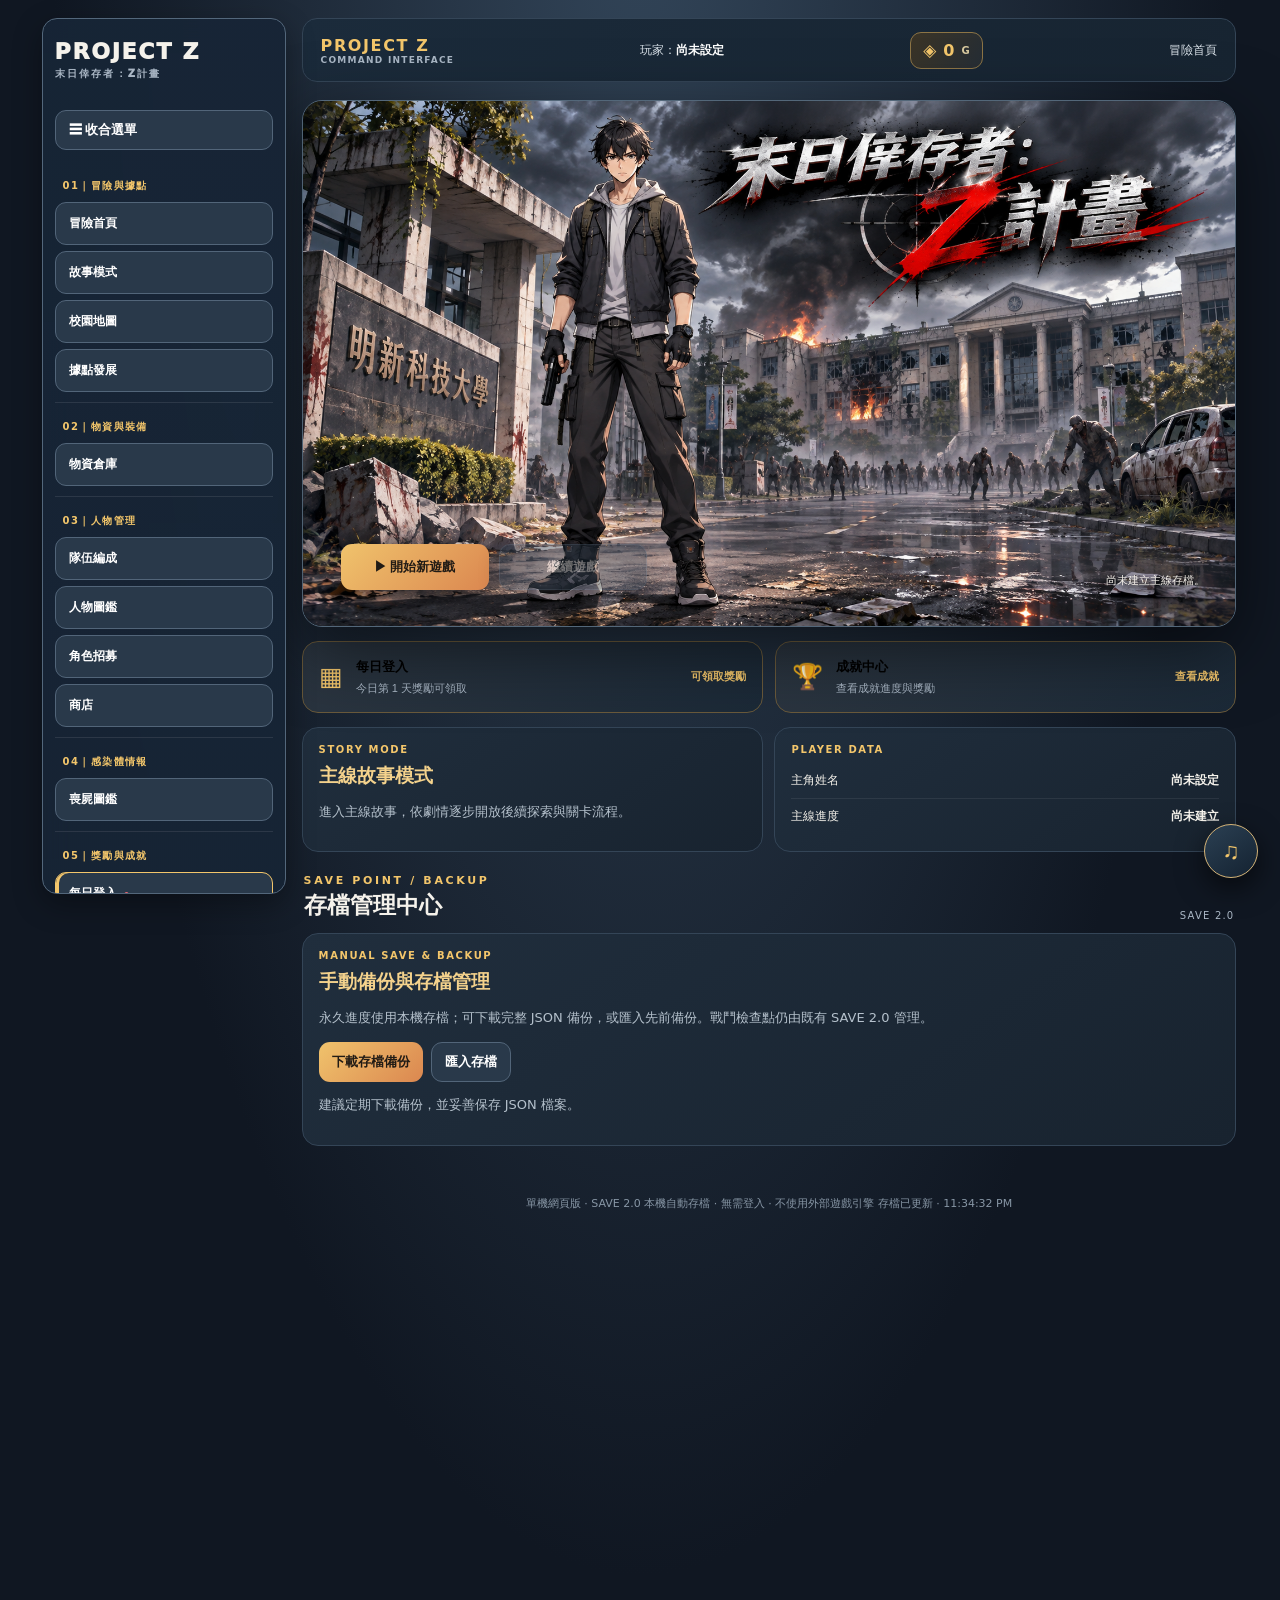
==== commit 567bb76f: "Refine test mission selector and zombie intel dialog" ====
--- a/test/index.html
+++ b/test/index.html
@@ -341,6 +341,19 @@
  .storyMissionActions{flex-direction:column!important}
  .storyMissionActions .btn{flex:1 1 auto!important}
 }
+/* COMPACT STORY SELECTOR + SEPARATE ZOMBIE INTEL DIALOG */
+.storyMissionCarousel{gap:9px}.storyMissionNav{grid-template-columns:48px minmax(0,1fr) 48px;gap:9px}.storyArrow{height:48px;font-size:34px;border-radius:11px}
+.storyMissionNavCenter{display:grid;grid-template-columns:auto minmax(150px,260px);align-items:center;justify-content:center;gap:8px}.storyMissionCount{font-size:clamp(20px,2.8vw,28px)}
+.storyMissionJumpLabel{font-size:11px;color:#aebdca;text-align:right}.storyMissionJump{width:100%;min-width:0;padding:9px 30px 9px 10px;border:1px solid #60758a;border-radius:9px;background:#172536;color:#f4f2eb;font-size:12px}
+.storyMissionFocus{padding:13px;gap:8px}.storyMissionFocus .storyMissionTitle{font-size:clamp(16px,2vw,21px)}.storyMissionFocus .storyMissionSummary{font-size:13px;line-height:1.55}
+.storyMissionFocus .storyMissionActions{justify-content:flex-start;flex-wrap:wrap;gap:8px}.storyMissionFocus .storyMissionActions .btn{padding:8px 12px;font-size:12px}
+.storyZombieDialog{position:fixed;inset:0;z-index:10030;display:grid;place-items:center;padding:18px;background:#050a10df;backdrop-filter:blur(8px)}
+.storyZombieWindow{width:min(860px,96vw);max-height:min(84vh,820px);overflow:auto;border:1px solid #596e82;border-radius:18px;background:linear-gradient(145deg,#202e3d,#111b27);box-shadow:0 24px 90px #000b;padding:clamp(14px,2.5vw,24px)}
+.storyZombieDialogTop{display:flex;align-items:flex-start;justify-content:space-between;gap:12px}.storyZombieDialogTop h3{margin:0;color:#f3d18a;font-size:20px}.storyZombieDialogTop p{margin:5px 0 0;color:#aebdca;font-size:12px}
+.storyZombieClose{flex:none;width:34px;height:34px;border:1px solid #63778b;border-radius:9px;background:#ffffff10;color:#fff;font-size:23px;cursor:pointer}
+.storyZombieDialog .storyZombieGrid{grid-template-columns:repeat(3,minmax(0,1fr))}.storyZombieDialog .storyZombieArt{height:190px}.storyZombieDialogActions{display:flex;justify-content:flex-end;margin-top:14px}
+@media(max-width:760px){.storyMissionNav{grid-template-columns:42px minmax(0,1fr) 42px;gap:6px}.storyArrow{height:44px;font-size:30px}.storyMissionNavCenter{grid-template-columns:1fr;gap:4px}.storyMissionCount{font-size:21px}.storyMissionJumpLabel{text-align:center}.storyMissionJump{font-size:12px}.storyMissionFocus{padding:11px}.storyMissionFocus .storyMissionActions{display:grid;grid-template-columns:1fr 1fr}.storyMissionFocus .storyMissionActions [data-story-zombie-info]{grid-column:1/-1;grid-row:1}.storyZombieDialog{padding:8px}.storyZombieWindow{width:100%;max-height:90vh;padding:12px}.storyZombieDialog .storyZombieGrid{grid-template-columns:repeat(2,minmax(0,1fr))}.storyZombieDialog .storyZombieArt{height:145px}}
+@media(max-width:380px){.storyZombieDialog .storyZombieArt{height:125px}}
 </style>
 <style id="mission-result-ui-polish">
 .resultDialog{width:min(100%,440px);max-width:440px;padding:24px 26px 22px;text-align:center}.resultEyebrow{margin:0 0 7px;color:#f3c66b;font-size:10px;font-weight:900;letter-spacing:.2em}.resultDialog h2{font-size:28px;margin:0 0 5px}.resultDialog>p#overlayText{margin:0 0 17px;color:#b9c6d2;font-size:13px;line-height:1.45}.resultReward{margin:0 0 12px;padding:14px 15px;border:1px solid #526579;border-radius:13px;background:linear-gradient(145deg,#26394a,#1b2937);text-align:left}.resultTotal{display:flex;align-items:center;justify-content:space-between;gap:12px;padding-bottom:11px;border-bottom:1px solid #ffffff20}.resultTotal span{color:#c6d1dc;font-size:12px}.resultTotal strong{color:#f3c66b;font-size:28px;font-variant-numeric:tabular-nums;white-space:nowrap}.resultBreakdown{display:grid;gap:7px;padding-top:10px}.resultBreakdown>div{display:flex;justify-content:space-between;gap:12px;color:#b9c6d2;font-size:12px}.resultBreakdown>div[hidden]{display:none!important}.resultBreakdown b{color:#f5f2eb;font-variant-numeric:tabular-nums}.resultStats{display:grid;grid-template-columns:1fr 1fr;gap:9px;margin:0 0 12px}.resultStats>div{display:flex;flex-direction:column;gap:4px;padding:10px;border-radius:10px;background:#263747;border:1px solid #40566b}.resultStats span{font-size:10px;color:#aebdca}.resultStats b{font-size:17px;color:#f5f2eb}.resultDialog .resultNotice,.resultDialog .resultStoryNote{margin:8px 0;padding:9px 11px;border-radius:9px;font-size:11px;line-height:1.5;text-align:left}.resultDialog .resultNotice{color:#ffd58a;background:#6b4a1d55;border:1px solid #a77b3b}.resultDialog .resultStoryNote{color:#bcd5eb;background:#29445b77;border:1px solid #45647f}.resultAction{width:100%;min-height:43px;margin-top:3px}@media(max-width:520px){.resultDialog{padding:19px 16px 16px}.resultDialog h2{font-size:25px}.resultTotal strong{font-size:25px}.resultStats b{font-size:15px}}
@@ -806,31 +819,34 @@
 function openMissionDetail(i){const m=mainMissions[i];if(!m)return;const d=$('missionDetailDialog'),open=canStartMission(i),done=profile.completed.includes(i);$('missionDetailTitle').textContent='第'+m.code+'關｜'+m.name;$('missionDetailBody').textContent=m.fullStory||m.story;$('missionDetailStart').textContent=done?'再次進入':'進入關卡';$('missionDetailStart').disabled=!open;$('missionDetailStart').type='button';$('missionDetailStart').onclick=e=>{if(e){e.preventDefault();e.stopPropagation();}closeMissionDetail();if(!canStartMission(i)){renderStory();return;}if(profile.completed.includes(i)){showMissionReplayChoice(i);return;}mission=i;startMission(true);};d.hidden=false;document.body.classList.add('missionDetailOpen');}
 $('missionDetailClose').onclick=closeMissionDetail;$('missionDetailBack').onclick=closeMissionDetail;$('missionDetailDialog').onclick=e=>{if(e.target===$('missionDetailDialog'))closeMissionDetail();};
 let storySelectedMission=null;
+function closeStoryZombieDialog(){const d=$('storyZombieDialog');if(d)d.remove();document.body.classList.remove('storyZombieDialogOpen');}
+function openStoryZombieDialog(missionIndex){
+ const m=mainMissions[missionIndex];if(!m)return;const old=$('storyZombieDialog');if(old)old.remove();
+ const typeMap={normal:['normalMale','normalFemale'],runner:['runnerFemale'],armored:['armoredGuard'],special:['specialMale','specialFemale'],boss:['tyrantBoss']},presentTypes=new Set();
+ (m.waves||[]).forEach(w=>{for(let j=0;j<w.length;j+=2)(typeMap[w[j]]||[]).forEach(id=>presentTypes.add(id));});
+ const entries=zombieArchiveEntries.filter(z=>presentTypes.has(z.id)),done=profile.completed.includes(missionIndex);
+ const cards=entries.map(z=>{const visible=done&&!!profile.zombieDiscoveries[z.id];return '<article class="storyZombieCard '+(visible?'discovered':'undiscovered')+'"><div class="storyZombieArt"><img src="'+z.image+'" alt="'+(visible?z.name:'未知感染體')+'" loading="lazy"></div><div class="storyZombieName">'+(visible?z.name:'未知感染體')+'</div><span class="storyZombieState '+(visible?'known':'hidden')+'">'+(visible?'已遭遇':'尚未解密')+'</span></article>';}).join('');
+ const d=document.createElement('div');d.id='storyZombieDialog';d.className='storyZombieDialog';d.innerHTML='<section class="storyZombieWindow" role="dialog" aria-modal="true" aria-labelledby="storyZombieDialogTitle"><header class="storyZombieDialogTop"><div><h3 id="storyZombieDialogTitle">本關喪屍情報</h3><p>第'+m.code+'關｜'+m.name+' · 已解密 '+entries.filter(z=>done&&profile.zombieDiscoveries[z.id]).length+' / '+entries.length+'</p></div><button type="button" class="storyZombieClose" aria-label="關閉情報視窗">×</button></header><p class="storyZombieHint">尚未完成本關，或尚未遭遇的喪屍，立繪會以黑影顯示。</p><div class="storyZombieGrid">'+(cards||'<p class="storyZombieEmpty">本關尚未設定喪屍資料。</p>')+'</div><footer class="storyZombieDialogActions"><button type="button" class="btn" data-zombie-dialog-close>關閉</button></footer></section>';
+ document.body.appendChild(d);const close=()=>closeStoryZombieDialog();d.querySelectorAll('.storyZombieClose,[data-zombie-dialog-close]').forEach(b=>b.onclick=close);d.onclick=e=>{if(e.target===d)close();};
+}
 function renderStory(){
  const ml=$('storyMissionList');if(!ml)return;
  const doneCount=profile.completed.filter(n=>n>=0&&n<mainMissions.length).length,pt=$('storyProgressText'),pf=$('storyProgressFill');
- if(pt)pt.textContent='已完成 '+doneCount+' / '+mainMissions.length;
- if(pf)pf.style.width=(doneCount/mainMissions.length*100)+'%';
- if(!Number.isInteger(storySelectedMission)||storySelectedMission<0||storySelectedMission>=mainMissions.length){
-  storySelectedMission=0;
-  for(let i=mainMissions.length-1;i>=0;i--)if(canStartMission(i)){storySelectedMission=i;break;}
- }
- const i=storySelectedMission,m=mainMissions[i],done=profile.completed.includes(i),open=canStartMission(i);
- const state=done?'已完成':open?'可進入':'未解鎖',button=done?'再次進入':open?'進入關卡':'尚未解鎖';
- const typeMap={normal:['normalMale','normalFemale'],runner:['runnerFemale'],armored:['armoredGuard'],special:['specialMale','specialFemale'],boss:['tyrantBoss']};
- const presentTypes=new Set();
- (m.waves||[]).forEach(w=>{for(let j=0;j<w.length;j+=2){const ids=typeMap[w[j]]||[];ids.forEach(id=>presentTypes.add(id));}});
- const zombieCards=zombieArchiveEntries.filter(z=>presentTypes.has(z.id)).map(z=>{
-  const discovered=!!profile.zombieDiscoveries[z.id],visible=done&&discovered;
-  return '<article class="storyZombieCard '+(visible?'discovered':'undiscovered')+'"><div class="storyZombieArt"><img src="'+z.image+'" alt="'+(visible?z.name:'未知感染體')+'" loading="lazy"></div><div class="storyZombieName">'+(visible?z.name:'未知感染體')+'</div><span class="storyZombieState '+(visible?'known':'hidden')+'">'+(visible?'已遭遇':'尚未解密')+'</span></article>';
- }).join('');
- const prevDisabled=i===0,nextDisabled=i===mainMissions.length-1;
- ml.innerHTML='<div class="storyMissionCarousel"><div class="storyMissionNav"><button type="button" class="storyArrow" data-story-prev '+(prevDisabled?'disabled':'')+' aria-label="上一關">‹</button><span class="storyMissionCount">'+m.code+' / '+String(mainMissions.length).padStart(2,'0')+'</span><button type="button" class="storyArrow" data-story-next '+(nextDisabled?'disabled':'')+' aria-label="下一關">›</button></div><div class="storyMissionFocus"><div class="storyMissionHead"><span class="storyMissionTitle">'+m.code+'｜'+m.name+'</span><span class="storyMissionState '+(done?'done':open?'available':'')+'">'+state+'</span></div><p class="storyMissionSummary">'+m.story+'</p><div class="storyMissionMeta"><span>故事場景｜'+m.location.replace('明新科技大學・','').replace('明新科技大學','校園')+'</span><span>'+(done?'已完成紀錄':open?'已解鎖':'尚未解鎖')+'</span></div></div><section class="storyZombieSection"><div class="storyZombieHeading"><b>☠ 本關出現喪屍情報</b><span>已解密 '+(done?zombieArchiveEntries.filter(z=>presentTypes.has(z.id)&&profile.zombieDiscoveries[z.id]).length:0)+' / '+presentTypes.size+'</span></div><p class="storyZombieHint">尚未完成本關，或尚未遭遇的喪屍，立繪會以黑影顯示。</p><div class="storyZombieGrid">'+(zombieCards||'<p class="storyZombieEmpty">本關尚未設定喪屍資料。</p>')+'</div></section><div class="storyMissionActions"><button class="btn" type="button" data-mission-details="'+i+'">故事詳情</button><button class="btn primary" type="button" data-mission="'+i+'" '+(open?'':'disabled')+'>'+button+'</button></div></div>';
- const prev=ml.querySelector('[data-story-prev]'),next=ml.querySelector('[data-story-next]');
- if(prev)prev.onclick=()=>{if(storySelectedMission>0){storySelectedMission--;renderStory();}};
- if(next)next.onclick=()=>{if(storySelectedMission<mainMissions.length-1){storySelectedMission++;renderStory();}};
- bindMissionButtons(ml);
- ml.querySelectorAll('[data-mission-details]').forEach(b=>{b.type='button';b.onclick=e=>{if(e){e.preventDefault();e.stopPropagation();}openMissionDetail(Number(b.dataset.missionDetails));};});
+ if(pt)pt.textContent='已完成 '+doneCount+' / '+mainMissions.length;if(pf)pf.style.width=(doneCount/mainMissions.length*100)+'%';
+ if(!Number.isInteger(storySelectedMission)||storySelectedMission<0||storySelectedMission>=mainMissions.length){storySelectedMission=0;for(let i=mainMissions.length-1;i>=0;i--)if(canStartMission(i)){storySelectedMission=i;break;}}
+ if(!canStartMission(storySelectedMission)){storySelectedMission=0;for(let i=mainMissions.length-1;i>=0;i--)if(canStartMission(i)){storySelectedMission=i;break;}}
+ const i=storySelectedMission,m=mainMissions[i],done=profile.completed.includes(i),open=canStartMission(i),state=done?'已完成':open?'可進入':'未解鎖',button=done?'再次進入':open?'進入關卡':'尚未解鎖';
+ const unlocked=mainMissions.map((mission,index)=>({mission,index})).filter(x=>canStartMission(x.index));
+ const options=unlocked.map(x=>'<option value="'+x.index+'" '+(x.index===i?'selected':'')+'>第'+x.mission.code+'關｜'+x.mission.name+(profile.completed.includes(x.index)?'（已完成）':'（已解鎖）')+'</option>').join('');
+ const typeMap={normal:['normalMale','normalFemale'],runner:['runnerFemale'],armored:['armoredGuard'],special:['specialMale','specialFemale'],boss:['tyrantBoss']},presentTypes=new Set();
+ (m.waves||[]).forEach(w=>{for(let j=0;j<w.length;j+=2)(typeMap[w[j]]||[]).forEach(id=>presentTypes.add(id));});
+ const discoveredCount=zombieArchiveEntries.filter(z=>presentTypes.has(z.id)&&done&&profile.zombieDiscoveries[z.id]).length,prevDisabled=i===0,nextDisabled=i===mainMissions.length-1;
+ ml.innerHTML='<div class="storyMissionCarousel"><div class="storyMissionNav"><button type="button" class="storyArrow" data-story-prev '+(prevDisabled?'disabled':'')+' aria-label="上一關">‹</button><div class="storyMissionNavCenter"><span class="storyMissionCount">'+m.code+' / '+String(mainMissions.length).padStart(2,'0')+'</span><label class="storyMissionJumpLabel" for="storyMissionJump">快速跳轉</label><select id="storyMissionJump" class="storyMissionJump" aria-label="選擇已解鎖關卡">'+options+'</select></div><button type="button" class="storyArrow" data-story-next '+(nextDisabled?'disabled':'')+' aria-label="下一關">›</button></div><div class="storyMissionFocus"><div class="storyMissionHead"><span class="storyMissionTitle">'+m.code+'｜'+m.name+'</span><span class="storyMissionState '+(done?'done':open?'available':'')+'">'+state+'</span></div><p class="storyMissionSummary">'+m.story+'</p><div class="storyMissionMeta"><span>故事場景｜'+m.location.replace('明新科技大學・','').replace('明新科技大學','校園')+'</span><span>'+(done?'已完成紀錄':open?'已解鎖':'尚未解鎖')+'</span></div><div class="storyMissionActions"><button class="btn" type="button" data-mission-details="'+i+'">故事詳情</button><button class="btn" type="button" data-story-zombie-info="'+i+'">☠ 本關喪屍情報（'+presentTypes.size+' 種 · 已解密 '+discoveredCount+'）</button><button class="btn primary" type="button" data-mission="'+i+'" '+(open?'':'disabled')+'>'+button+'</button></div></div></div>';
+ const prev=ml.querySelector('[data-story-prev]'),next=ml.querySelector('[data-story-next]'),jump=ml.querySelector('#storyMissionJump');
+ if(prev)prev.onclick=()=>{if(storySelectedMission>0){storySelectedMission--;renderStory();}};if(next)next.onclick=()=>{if(storySelectedMission<mainMissions.length-1){storySelectedMission++;renderStory();}};
+ if(jump)jump.onchange=()=>{const target=Number(jump.value);if(canStartMission(target)){storySelectedMission=target;renderStory();}};
+ const intel=ml.querySelector('[data-story-zombie-info]');if(intel)intel.onclick=()=>openStoryZombieDialog(Number(intel.dataset.storyZombieInfo));
+ bindMissionButtons(ml);ml.querySelectorAll('[data-mission-details]').forEach(b=>{b.type='button';b.onclick=e=>{if(e){e.preventDefault();e.stopPropagation();}openMissionDetail(Number(b.dataset.missionDetails));};});
 }
 function renderCampusMap(){const root=$('campusPlan'),detail=$('campusAreaDetail');if(!root||!detail)return;root.innerHTML=storyAreasData.map(a=>{const count=mainMissions.filter(m=>m.areaId===a[0]).length;return '<button type="button" class="campusZone" data-area="'+a[0]+'"><span>'+a[0]+'區｜關聯主線 '+count+' 關</span><b>'+a[1]+'</b><small>'+a[2]+'</small></button>';}).join('');const selectArea=(id)=>{const a=storyAreasData.find(x=>x[0]===id);if(!a)return;const linked=mainMissions.filter(m=>m.areaId===id);detail.innerHTML='<h3>'+a[0]+'｜'+a[1]+'</h3><p>'+a[2]+'</p><p>'+a[3]+'</p><p><b>相關劇情關卡：</b>'+(linked.length?linked.map(m=>'第'+m.code+'關 '+m.name).join('、'):'目前沒有直接對應的劇情關卡')+'</p>';root.querySelectorAll('[data-area]').forEach(b=>b.classList.toggle('selected',b.dataset.area===id));};root.querySelectorAll('[data-area]').forEach(b=>b.onclick=()=>selectArea(b.dataset.area));selectArea('A');}
 const ARCHIVE_KEY='projectZTestCharacterArchive';
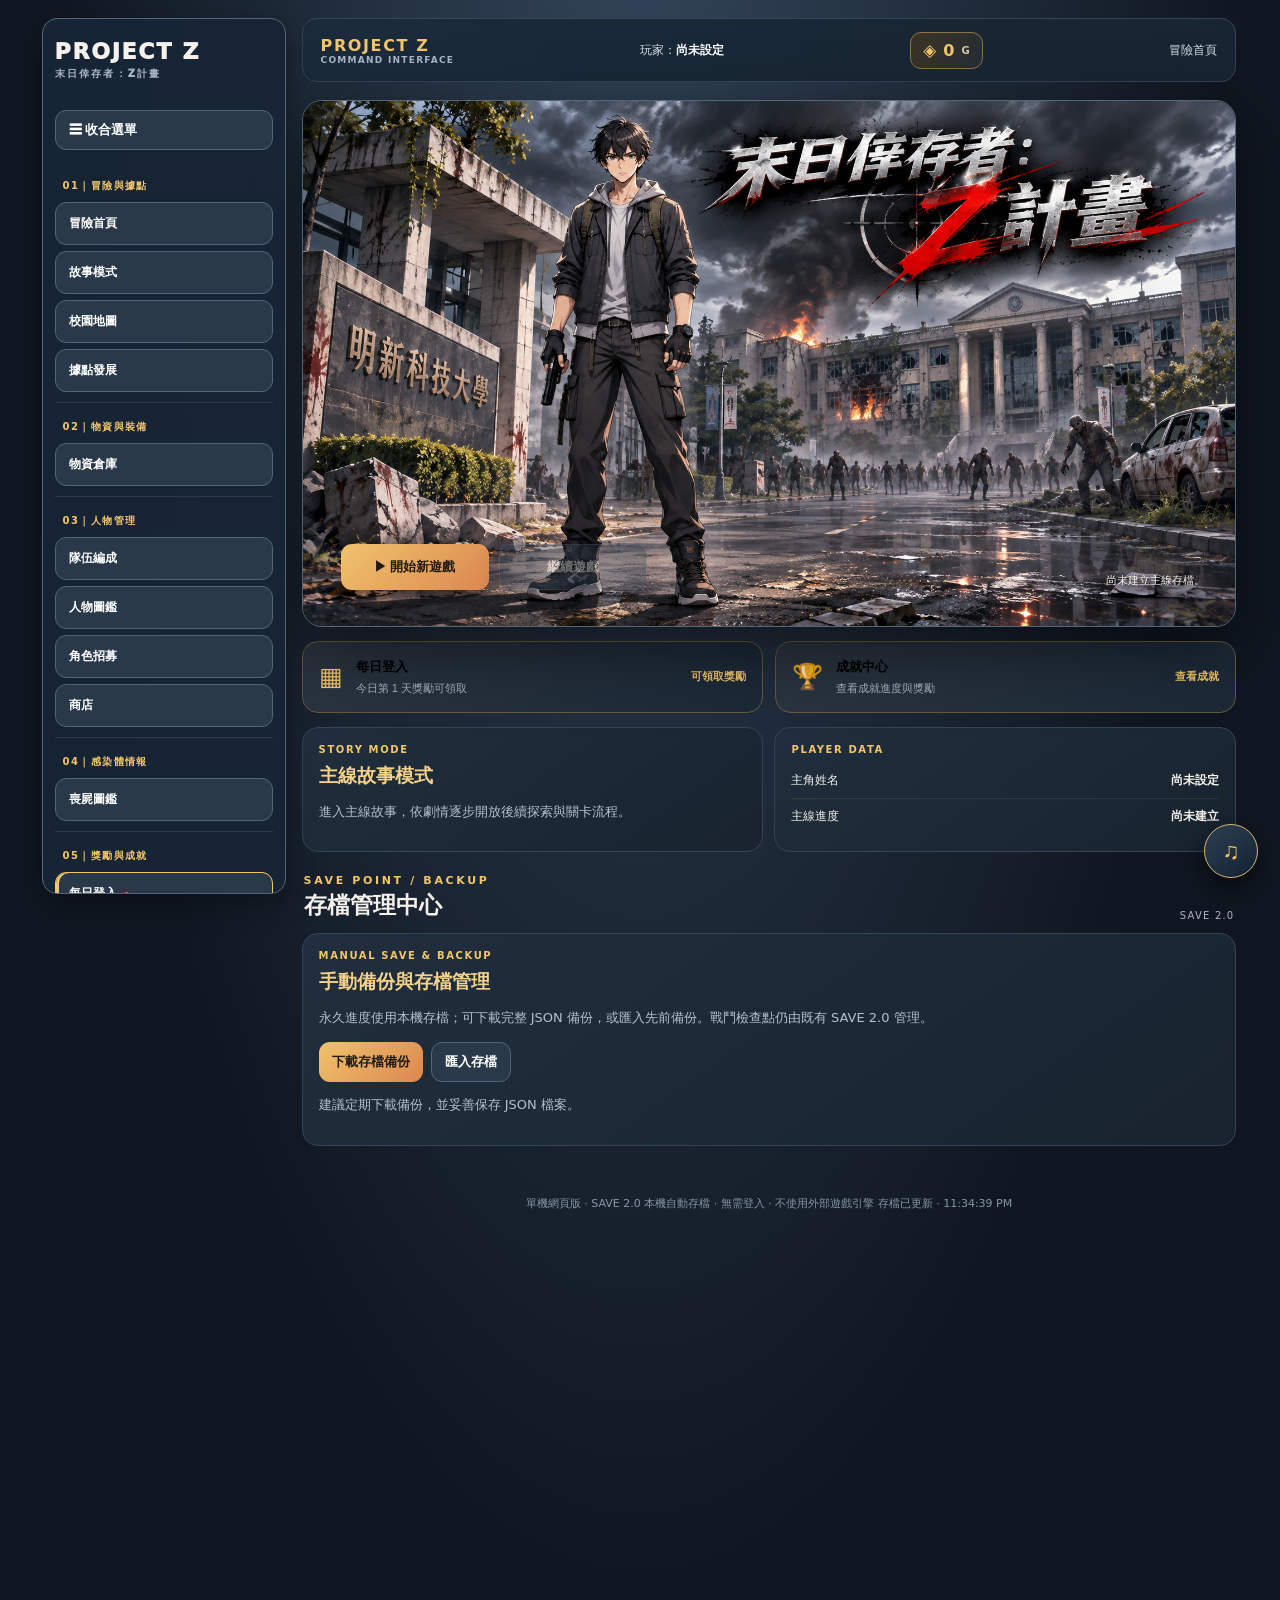
==== commit 0aa6086c: "Remove replay action from story detail dialog (test)" ====
--- a/test/index.html
+++ b/test/index.html
@@ -477,7 +477,7 @@
 </section>
 <section id="battle" class="screen"><div class="hud"><span>劇情關卡：<b id="missionName">平凡的早晨</b></span><span>波次：<b id="wave">1/5</b></span><span>防護欄：<b id="base">100%</b></span><span>擊倒：<b id="kills">0</b></span><span>時間：<b id="clock">0:00</b></span><button class="btn" id="manualCheckpoint">儲存戰鬥點</button><button class="btn" id="speed">速度 1×</button><button class="btn" id="pause">Ⅱ 暫停</button></div><div class="battleGrid"><div class="arena battleArena"><canvas id="field" width="960" height="680"></canvas><div class="battleTacticalSkills" aria-label="戰術技能"><button class="tacticalSkill tacticalHeal" id="battleHealSkill" type="button" aria-label="防護修復" data-skill="heal"><span class="tacticalSkillCore"><span class="tacticalSkillIcon" aria-hidden="true">🛡️</span></span></button><button class="tacticalSkill tacticalFire" id="battleFireSkill" type="button" aria-label="燃燒彈" data-skill="fire"><span class="tacticalSkillCore"><span class="tacticalSkillIcon" aria-hidden="true">🔥</span></span></button></div><div class="overlay" id="battleOverlay"><div class="dialog resultDialog"><div class="resultEyebrow" id="resultEyebrow">MISSION READY</div><h2 id="overlayTitle">準備出擊</h2><p id="overlayText">主角已就位。點擊感染者指定目標，使用個人技能守住防線。</p><section class="resultReward" id="resultReward" hidden><div class="resultTotal"><span>本次獲得金幣</span><strong id="resultTotal">+0 G</strong></div><div class="resultBreakdown"><div><span>通關獎勵</span><b id="resultClearReward">+0 G</b></div><div id="resultMilestoneRow" hidden><span>劇情階段獎勵</span><b id="resultMilestoneReward">+0 G</b></div></div></section><div class="resultStats" id="resultStats" hidden><div><span>本場擊殺</span><b id="resultKills">0 隻</b></div><div><span>防護欄完整度</span><b id="resultBase">100%</b></div></div><p class="resultNotice" id="resultSaveWarning" hidden>存檔未成功，請檢查儲存空間並匯出備份。</p><p class="resultStoryNote" id="resultStoryNote" hidden></p><button class="btn primary resultAction" id="battleAction">開始戰鬥</button></div></div></div><aside class="side battleHud"><section class="panel roster battleRoster"><h3><button class="rosterToggle" id="rosterToggle" type="button" aria-expanded="true" aria-controls="members"><span id="memberHeading">◆ 作戰隊伍狀態</span><span id="rosterToggleLabel">收合 −</span></button></h3><div id="members"></div></section><div id="log" class="log" hidden>等待隊長下令……</div></aside></div></section>
 <div class="footer">單機網頁版 · SAVE 2.0 本機自動存檔 · 無需登入 · 不使用外部遊戲引擎 <span id="saveStatus" aria-live="polite">存檔系統初始化中</span></div></main><aside class="bgmDock" id="bgmDock" aria-label="音樂播放器"><button class="bgmDockToggle" id="bgmDockToggle" type="button" aria-label="展開音樂播放器" aria-expanded="false" title="音樂播放器">♫</button><div class="bgmControl" id="bgmControl" role="region" aria-label="背景音樂播放器"><div class="bgmNow"><button class="bgmDockClose" id="bgmDockClose" type="button" aria-label="收合音樂播放器">×</button><span class="bgmEyebrow">NOW PLAYING</span><strong id="bgmTrackTitle">鼓動の証明</strong><small id="bgmMode" class="bgmMode">主基地</small></div><div class="bgmTransport"><button id="bgmShuffle" type="button" aria-label="隨機播放" aria-pressed="false" title="隨機播放">⤨</button><button id="bgmPrev" type="button" aria-label="上一首" title="上一首">|◀</button><button id="bgmToggle" type="button" aria-label="播放音樂">▶ 播放</button><button id="bgmNext" type="button" aria-label="下一首" title="下一首">▶|</button><button id="bgmRepeat" type="button" aria-label="循環模式：播放清單循環" aria-pressed="true" title="切換循環模式">🔁</button></div><div class="bgmTimeline"><span id="bgmCurrentTime">0:00</span><input id="bgmSeek" type="range" min="0" max="1000" value="0" step="1" aria-label="歌曲播放進度"><span id="bgmDuration">0:00</span></div><div class="bgmOptions"><label for="bgmTrackSelect">播放清單</label><select id="bgmTrackSelect" aria-label="選擇背景音樂"><option value="japanese">鼓動の証明</option><option value="breach">Take the Breach</option><option value="lastclass">最後一堂課</option><option value="lastletter">最後一封未寄出的信</option><option value="dawn">越過末日的黎明</option><option value="hands">天亮之前，別放開手</option></select><label for="bgmVolume">音量</label><input id="bgmVolume" type="range" min="0" max="100" value="42" aria-label="背景音樂音量"></div></div></aside>
-<div id="newGameDialog" role="dialog" aria-modal="true" aria-labelledby="newGameTitle"><div class="newGameBox"><div class="panelEyebrow">NEW GAME · PLAYER SETUP</div><h2 id="newGameTitle">建立新遊戲</h2><p>請輸入主角姓名。建立新主線資料不會自動刪除既有 SAVE 2.0 戰鬥存檔。</p><label for="newGamePlayerName">主角姓名（必填）</label><input id="newGamePlayerName" type="text" maxlength="20" autocomplete="off" placeholder="請輸入主角姓名"><p id="newGameWarning" aria-live="polite">故事章節：第一話｜遊戲模式：主線故事模式</p><div class="newGameActions"><button class="btn" id="cancelNewGame" type="button">取消</button><button class="btn primary" id="confirmNewGame" type="button">確認設定並開始</button></div></div></div><div id="piercingSkillDialog" class="skillDialog" hidden></div><div id="missionDetailDialog" class="missionDetailDialog" hidden><section class="missionDetailWindow" role="dialog" aria-modal="true" aria-labelledby="missionDetailTitle"><div class="missionDetailTop"><div><small>PROJECT Z · STORY DETAIL</small><h2 id="missionDetailTitle"></h2></div><button class="missionDetailClose" id="missionDetailClose" type="button" aria-label="關閉故事詳情">×</button></div><div class="missionDetailStoryLabel">關卡故事</div><div id="missionDetailBody" class="missionDetailBody"></div><div class="missionDetailActions"><button class="btn" id="missionDetailBack" type="button">返回故事列表</button><button class="btn primary" id="missionDetailStart" type="button">進入關卡</button></div></section></div><script>
+<div id="newGameDialog" role="dialog" aria-modal="true" aria-labelledby="newGameTitle"><div class="newGameBox"><div class="panelEyebrow">NEW GAME · PLAYER SETUP</div><h2 id="newGameTitle">建立新遊戲</h2><p>請輸入主角姓名。建立新主線資料不會自動刪除既有 SAVE 2.0 戰鬥存檔。</p><label for="newGamePlayerName">主角姓名（必填）</label><input id="newGamePlayerName" type="text" maxlength="20" autocomplete="off" placeholder="請輸入主角姓名"><p id="newGameWarning" aria-live="polite">故事章節：第一話｜遊戲模式：主線故事模式</p><div class="newGameActions"><button class="btn" id="cancelNewGame" type="button">取消</button><button class="btn primary" id="confirmNewGame" type="button">確認設定並開始</button></div></div></div><div id="piercingSkillDialog" class="skillDialog" hidden></div><div id="missionDetailDialog" class="missionDetailDialog" hidden><section class="missionDetailWindow" role="dialog" aria-modal="true" aria-labelledby="missionDetailTitle"><div class="missionDetailTop"><div><small>PROJECT Z · STORY DETAIL</small><h2 id="missionDetailTitle"></h2></div><button class="missionDetailClose" id="missionDetailClose" type="button" aria-label="關閉故事詳情">×</button></div><div class="missionDetailStoryLabel">關卡故事</div><div id="missionDetailBody" class="missionDetailBody"></div><div class="missionDetailActions"><button class="btn" id="missionDetailBack" type="button">返回故事列表</button></div></section></div><script>
 (()=>{'use strict';
 const $=id=>document.getElementById(id),screens=['home','team','warehouse','archive','zombieArchive','recruitment','shop','story','campusMap','baseManagement','dailyLogin','achievements','battle'];
 const SAVE_VERSION=2,PROFILE_KEY='zombieSurvivalSave',PROFILE_BACKUP='zombieSurvivalSave_backup',CHECKPOINT_DB='projectZTestSaveDB',CHECKPOINT_STORE='checkpoints';
@@ -816,7 +816,7 @@
 ];
 function canStartMission(i){return Number.isInteger(i)&&i>=0&&i<mainMissions.length&&(i<=profile.unlocked||profile.completed.includes(i));}
 function closeMissionDetail(){const d=$('missionDetailDialog');if(d)d.hidden=true;document.body.classList.remove('missionDetailOpen');}
-function openMissionDetail(i){const m=mainMissions[i];if(!m)return;const d=$('missionDetailDialog'),open=canStartMission(i),done=profile.completed.includes(i);$('missionDetailTitle').textContent='第'+m.code+'關｜'+m.name;$('missionDetailBody').textContent=m.fullStory||m.story;$('missionDetailStart').textContent=done?'再次進入':'進入關卡';$('missionDetailStart').disabled=!open;$('missionDetailStart').type='button';$('missionDetailStart').onclick=e=>{if(e){e.preventDefault();e.stopPropagation();}closeMissionDetail();if(!canStartMission(i)){renderStory();return;}if(profile.completed.includes(i)){showMissionReplayChoice(i);return;}mission=i;startMission(true);};d.hidden=false;document.body.classList.add('missionDetailOpen');}
+function openMissionDetail(i){const m=mainMissions[i];if(!m)return;const d=$('missionDetailDialog');$('missionDetailTitle').textContent='第'+m.code+'關｜'+m.name;$('missionDetailBody').textContent=m.fullStory||m.story;d.hidden=false;document.body.classList.add('missionDetailOpen');}
 $('missionDetailClose').onclick=closeMissionDetail;$('missionDetailBack').onclick=closeMissionDetail;$('missionDetailDialog').onclick=e=>{if(e.target===$('missionDetailDialog'))closeMissionDetail();};
 let storySelectedMission=null;
 function closeStoryZombieDialog(){const d=$('storyZombieDialog');if(d)d.remove();document.body.classList.remove('storyZombieDialogOpen');}
